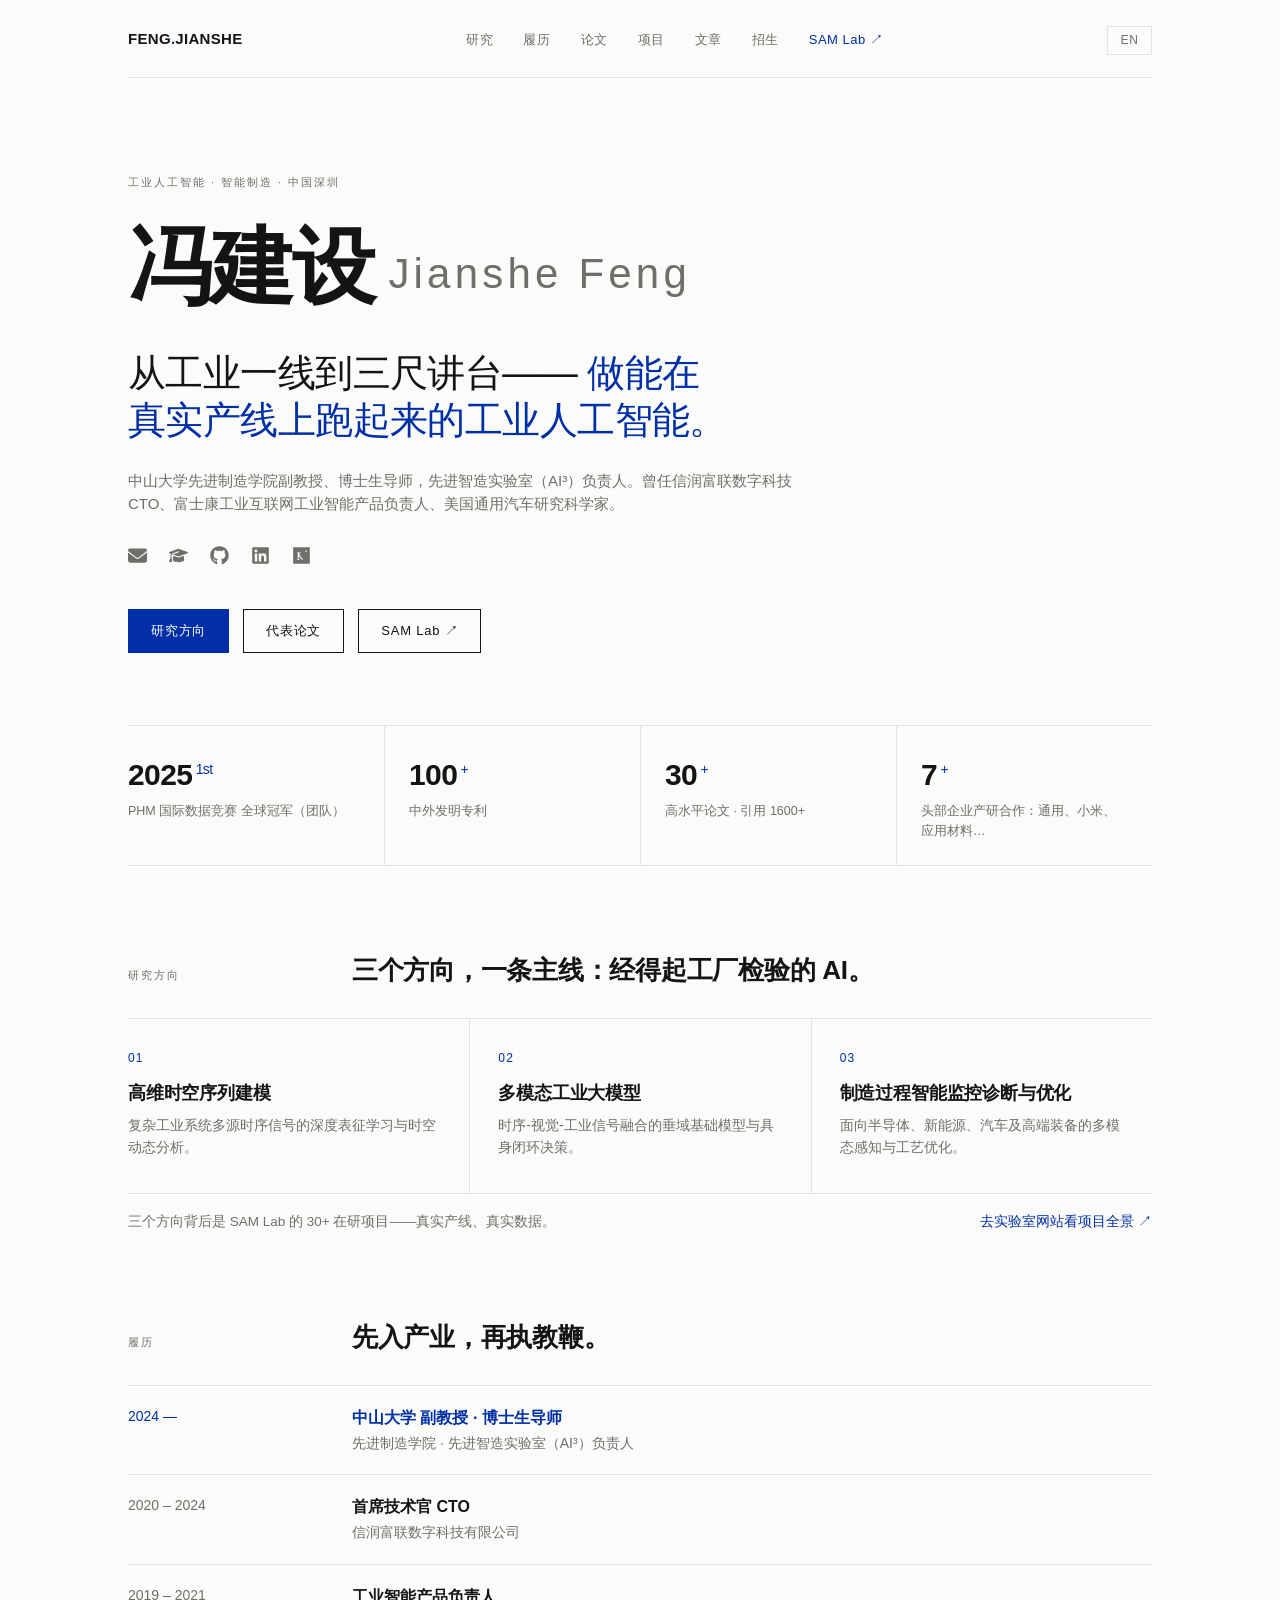
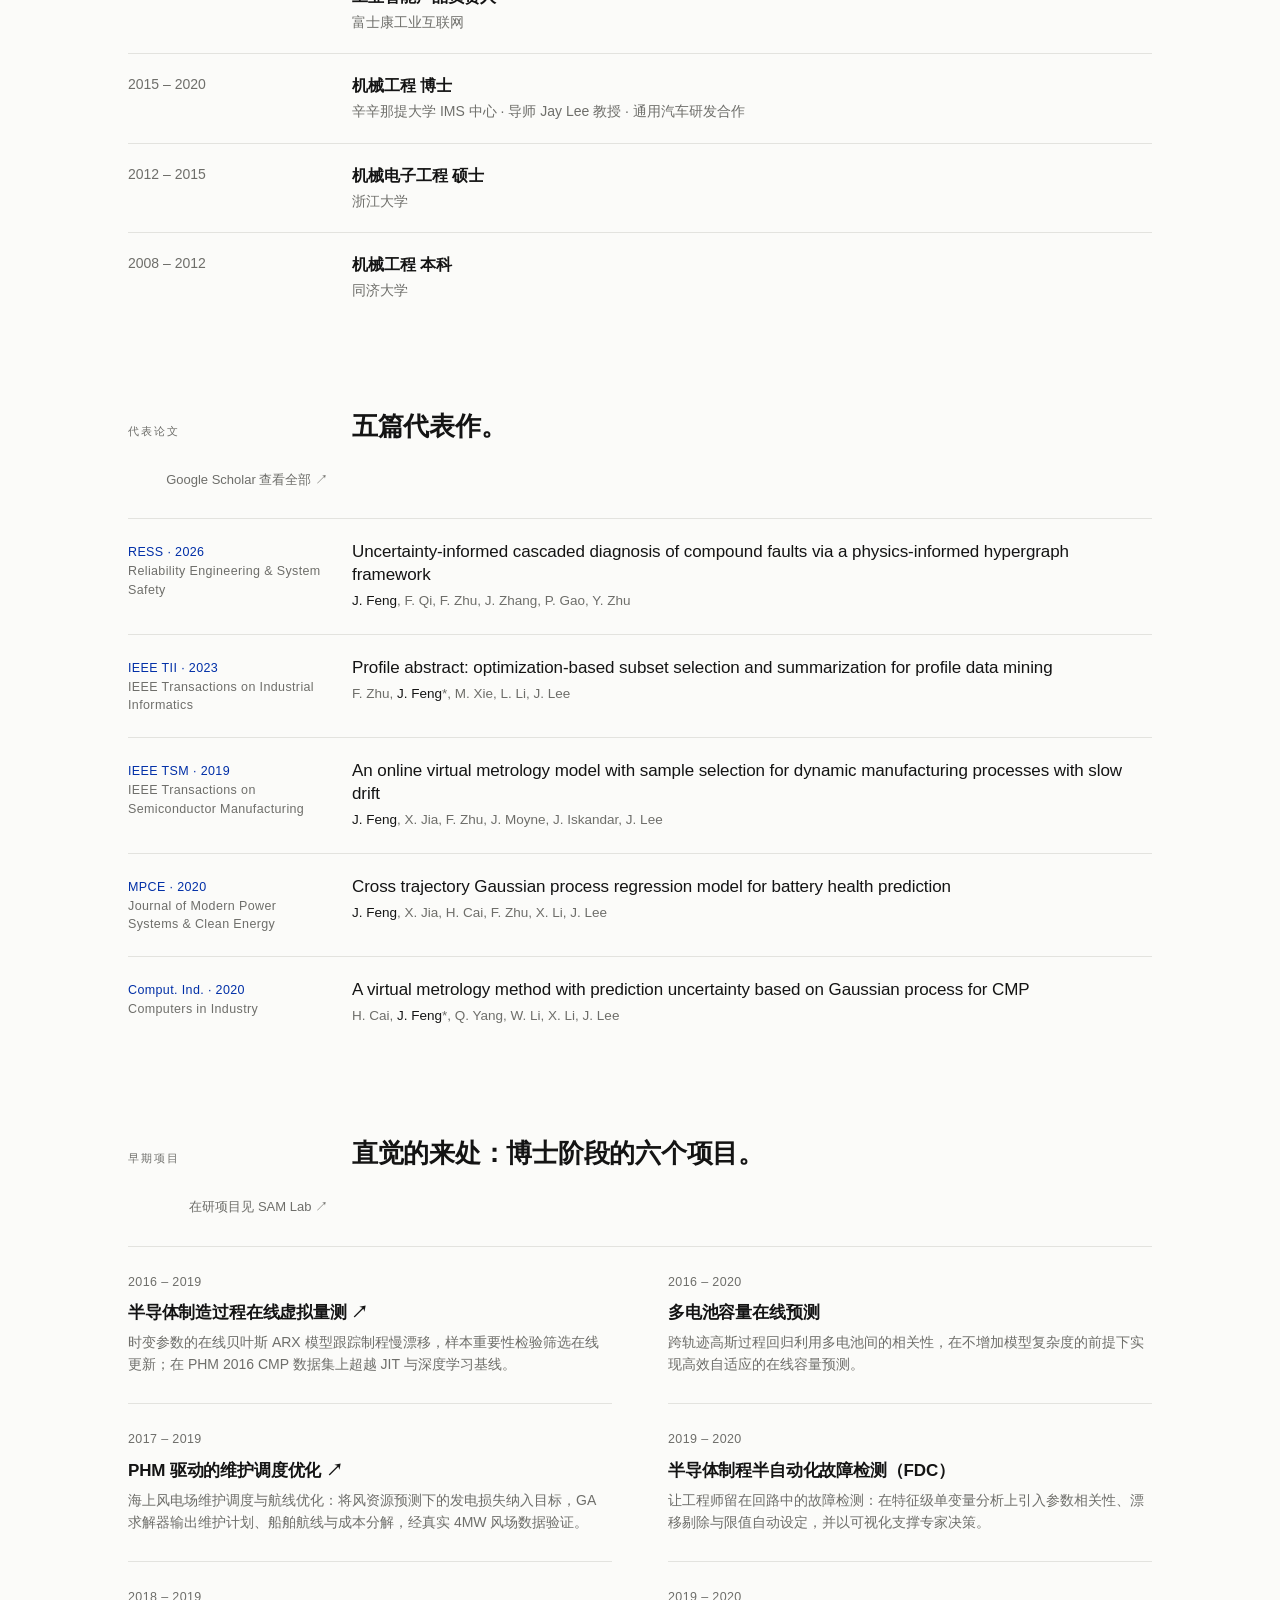
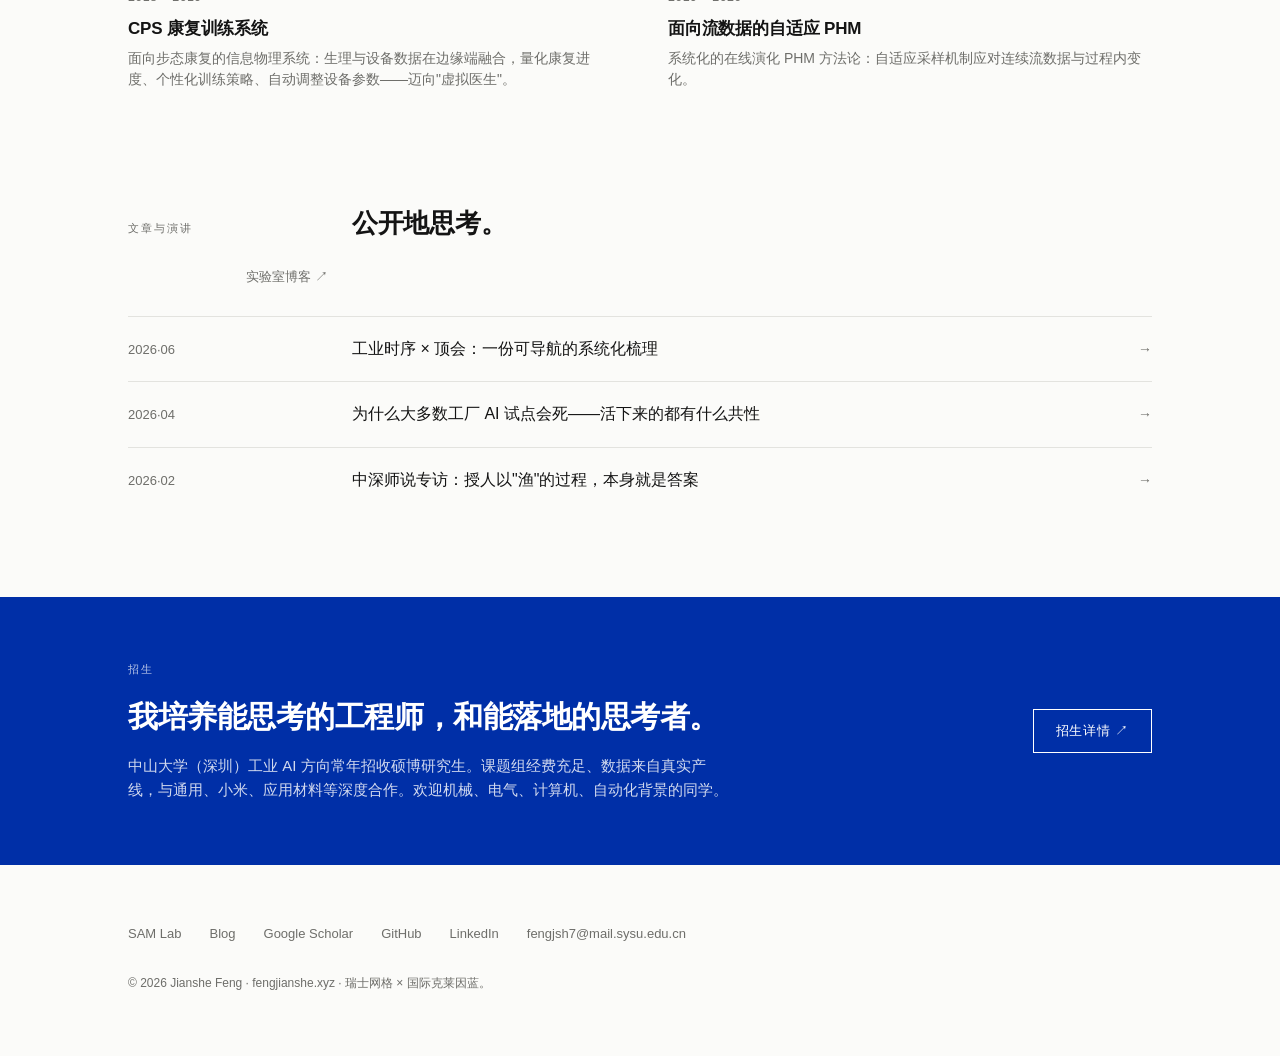
==== zh/index.html @ c840fd85 "deploy: JiansheFengRe/fengjianshe.xyz@a3668df6aca8c151411ede42d315ae31f72a05ec" ====
<!DOCTYPE html><html lang="zh-CN" data-astro-cid-5hce7sga> <head><meta charset="utf-8"><meta name="viewport" content="width=device-width, initial-scale=1"><title>冯建设 Jianshe Feng — 工业人工智能 · 中山大学</title><meta name="description" content="中山大学先进制造学院副教授、博士生导师，先进智造实验室（AI³）负责人。从工业一线到三尺讲台——做能在真实产线上跑起来的工业人工智能。"><meta name="author" content="Jianshe Feng"><link rel="alternate" hreflang="en" href="https://fengjianshe.xyz/"><link rel="alternate" hreflang="zh-CN" href="https://fengjianshe.xyz/zh/"><link rel="canonical" href="https://fengjianshe.xyz/zh/"><link rel="icon" href="/icon-32.png" type="image/png" sizes="32x32"><link rel="apple-touch-icon" href="/icon-192.png"><meta property="og:title" content="冯建设 Jianshe Feng — 工业人工智能 · 中山大学"><meta property="og:description" content="中山大学先进制造学院副教授、博士生导师，先进智造实验室（AI³）负责人。从工业一线到三尺讲台——做能在真实产线上跑起来的工业人工智能。"><meta property="og:type" content="profile"><link rel="stylesheet" href="/_astro/index.Cj0t_M-0.css"></head> <body data-astro-cid-5hce7sga> <div class="wrap" data-astro-cid-5hce7sga> <nav data-astro-cid-5hce7sga> <a class="logo" href="/zh/" data-astro-cid-5hce7sga>FENG<span data-astro-cid-5hce7sga>.</span>JIANSHE</a> <ul data-astro-cid-5hce7sga> <li data-astro-cid-5hce7sga><a href="#research" data-astro-cid-5hce7sga>研究</a></li> <li data-astro-cid-5hce7sga><a href="#path" data-astro-cid-5hce7sga>履历</a></li> <li data-astro-cid-5hce7sga><a href="#pubs" data-astro-cid-5hce7sga>论文</a></li> <li data-astro-cid-5hce7sga><a href="#projects" data-astro-cid-5hce7sga>项目</a></li> <li data-astro-cid-5hce7sga><a href="#writing" data-astro-cid-5hce7sga>文章</a></li> <li data-astro-cid-5hce7sga><a href="#students" data-astro-cid-5hce7sga>招生</a></li> <li data-astro-cid-5hce7sga><a class="lab" href="https://ai.sysu-sam.com/" data-astro-cid-5hce7sga>SAM Lab ↗</a></li> </ul> <a class="lang-btn" href="/" data-astro-cid-5hce7sga>EN</a> </nav> </div>  <div class="wrap" data-astro-cid-xhaoqxbd> <header class="hero" data-astro-cid-xhaoqxbd> <div class="kicker label" data-astro-cid-xhaoqxbd>工业人工智能 · 智能制造 · 中国深圳</div> <h1 data-astro-cid-xhaoqxbd> 冯建设<span class="cn" data-astro-cid-xhaoqxbd>Jianshe Feng</span> </h1> <p class="thesis" data-astro-cid-xhaoqxbd>从工业一线到三尺讲台—— <em data-astro-cid-xhaoqxbd>做能在真实产线上跑起来的工业人工智能。</em></p> <p class="sub" data-astro-cid-xhaoqxbd>中山大学先进制造学院副教授、博士生导师，先进智造实验室（AI³）负责人。曾任信润富联数字科技 CTO、富士康工业互联网工业智能产品负责人、美国通用汽车研究科学家。</p> <div class="social" data-astro-cid-dv46nlzh> <a href="mailto:fengjsh7@mail.sysu.edu.cn" title="Email" aria-label="Email" data-astro-cid-dv46nlzh> <svg viewBox="0 0 512 512" aria-hidden="true" data-astro-cid-dv46nlzh><path fill="currentColor" d="M48 64C21.5 64 0 85.5 0 112c0 15.1 7.1 29.3 19.2 38.4L236.8 313.6c11.4 8.5 27 8.5 38.4 0L492.8 150.4c12.1-9.1 19.2-23.3 19.2-38.4c0-26.5-21.5-48-48-48L48 64zM0 176L0 384c0 35.3 28.7 64 64 64l384 0c35.3 0 64-28.7 64-64l0-208L294.4 339.2c-22.8 17.1-54 17.1-76.8 0L0 176z" data-astro-cid-dv46nlzh></path></svg>     </a><a href="https://scholar.google.com/citations?hl=en&user=izHfXdgAAAAJ" title="Google Scholar" aria-label="Google Scholar" data-astro-cid-dv46nlzh>  <svg viewBox="0 0 640 512" aria-hidden="true" data-astro-cid-dv46nlzh><path fill="currentColor" d="M320 32c-8.1 0-16.1 1.4-23.7 4.1L15.8 137.4C6.3 140.9 0 149.9 0 160s6.3 19.1 15.8 22.6l57.9 20.9C57.3 229.3 48 259.8 48 291.9l0 28.1c0 28.4-10.8 57.7-22.3 80.8c-6.5 13-13.9 25.8-22.5 37.6C0 442.7-.9 448.3 .9 453.4s6 8.9 11.2 10.2l64 16c4.2 1.1 8.7 .3 12.4-2s6.3-6.1 7.1-10.4c8.6-42.8 4.3-81.2-2.1-108.7C90.3 344.3 86 329.8 80 316.5l0-24.6c0-30.2 10.2-58.7 27.9-81.5c12.9-15.5 29.6-28 49.2-35.7l157-61.7c8.2-3.2 17.5 .8 20.7 9s-.8 17.5-9 20.7l-157 61.7c-12.4 4.9-23.3 12.4-32.2 21.6l159.6 57.6c7.6 2.7 15.6 4.1 23.7 4.1s16.1-1.4 23.7-4.1L624.2 182.6c9.5-3.4 15.8-12.5 15.8-22.6s-6.3-19.1-15.8-22.6L343.7 36.1C336.1 33.4 328.1 32 320 32zM128 408c0 35.3 86 72 192 72s192-36.7 192-72L496.7 262.6 354.5 314c-11.1 4-22.8 6-34.5 6s-23.5-2-34.5-6L143.3 262.6 128 408z" data-astro-cid-dv46nlzh></path></svg>    </a><a href="https://github.com/fengjianshe" title="GitHub" aria-label="GitHub" data-astro-cid-dv46nlzh>   <svg viewBox="0 0 496 512" aria-hidden="true" data-astro-cid-dv46nlzh><path fill="currentColor" d="M165.9 397.4c0 2-2.3 3.6-5.2 3.6-3.3 .3-5.6-1.3-5.6-3.6 0-2 2.3-3.6 5.2-3.6 3-.3 5.6 1.3 5.6 3.6zm-31.1-4.5c-.7 2 1.3 4.3 4.3 4.9 2.6 1 5.6 0 6.2-2s-1.3-4.3-4.3-5.2c-2.6-.7-5.5 .3-6.2 2.3zm44.2-1.7c-2.9 .7-4.9 2.6-4.6 4.9 .3 2 2.9 3.3 5.9 2.6 2.9-.7 4.9-2.6 4.6-4.6-.3-1.9-3-3.2-5.9-2.9zM244.8 8C106.1 8 0 113.3 0 252c0 110.9 69.8 205.8 169.5 239.2 12.8 2.3 17.3-5.6 17.3-12.1 0-6.2-.3-40.4-.3-61.4 0 0-70 15-84.7-29.8 0 0-11.4-29.1-27.8-36.6 0 0-22.9-15.7 1.6-15.4 0 0 24.9 2 38.6 25.8 21.9 38.6 58.6 27.5 72.9 20.9 2.3-16 8.8-27.1 16-33.7-55.9-6.2-112.3-14.3-112.3-110.5 0-27.5 7.6-41.3 23.6-58.9-2.6-6.5-11.1-33.3 2.6-67.9 20.9-6.5 69 27 69 27 20-5.6 41.5-8.5 62.8-8.5s42.8 2.9 62.8 8.5c0 0 48.1-33.6 69-27 13.7 34.7 5.2 61.4 2.6 67.9 16 17.7 25.8 31.5 25.8 58.9 0 96.5-58.9 104.2-114.8 110.5 9.2 7.9 17 22.9 17 46.4 0 33.7-.3 75.4-.3 83.6 0 6.5 4.6 14.4 17.3 12.1C428.2 457.8 496 362.9 496 252 496 113.3 383.5 8 244.8 8z" data-astro-cid-dv46nlzh></path></svg>   </a><a href="https://www.linkedin.com/in/jianshe-feng-096644a1/" title="LinkedIn" aria-label="LinkedIn" data-astro-cid-dv46nlzh>    <svg viewBox="0 0 448 512" aria-hidden="true" data-astro-cid-dv46nlzh><path fill="currentColor" d="M416 32H31.9C14.3 32 0 46.5 0 64.3v383.4C0 465.5 14.3 480 31.9 480H416c17.6 0 32-14.5 32-32.3V64.3c0-17.8-14.4-32.3-32-32.3zM135.4 416H69V202.2h66.5V416zm-33.2-243c-21.3 0-38.5-17.3-38.5-38.5S80.9 96 102.2 96c21.2 0 38.5 17.3 38.5 38.5 0 21.3-17.2 38.5-38.5 38.5zm282.1 243h-66.4V312c0-24.8-.5-56.7-34.5-56.7-34.6 0-39.9 27-39.9 54.9V416h-66.4V202.2h63.7v29.2h.9c8.9-16.8 30.6-34.5 62.9-34.5 67.2 0 79.7 44.3 79.7 101.9V416z" data-astro-cid-dv46nlzh></path></svg>  </a><a href="https://www.researchgate.net/profile/Jianshe_Feng" title="ResearchGate" aria-label="ResearchGate" data-astro-cid-dv46nlzh>     <svg viewBox="0 0 448 512" aria-hidden="true" data-astro-cid-dv46nlzh><path fill="currentColor" d="M0 32v448h448V32H0zm262.2 334.4c-6.6 3-33.2 6-50-14.2-9.2-10.6-25.3-33.3-42.2-63.6-8.9 0-14.7 0-21.4-.6v46.4c0 23.5 2.8 27.1 23.1 29.6v11.9h-70.9v-11.9c17.5-2.5 21.1-5.5 21.1-29.6V213.9c0-24.2-2.8-25.7-21.1-28.2v-12.2h67.5c39.7 0 58.6 15.8 58.6 47.8 0 26.3-16.9 42.9-39.7 48.9 5.8 10.6 19.7 32.8 29.6 46.4 11.9 16.1 18.9 19.7 26.7 22.5l18.7-1.9zM227.6 224.2c0-25.6-16.4-36.4-41.9-36.4-3.9 0-8.3 .3-11.1 .8-3.1 .6-4.4 2.8-4.4 8.9v60.5c4.7 .6 8.9 .8 13.9 .8 28.3 0 43.5-12.5 43.5-34.6zm140.8-82.7c0 12.2-9.4 21.7-21.7 21.7s-21.7-9.4-21.7-21.7 9.4-21.7 21.7-21.7 21.7 9.5 21.7 21.7z" data-astro-cid-dv46nlzh></path></svg> </a> </div>  <div class="cta-row" data-astro-cid-xhaoqxbd> <a class="cta primary" href="#research" data-astro-cid-xhaoqxbd>研究方向</a> <a class="cta" href="#pubs" data-astro-cid-xhaoqxbd>代表论文</a> <a class="cta" href="https://ai.sysu-sam.com/" data-astro-cid-xhaoqxbd>SAM Lab ↗</a> </div> </header> <div class="proof" data-astro-cid-xhaoqxbd> <div data-astro-cid-xhaoqxbd> <div class="num" data-astro-cid-xhaoqxbd>2025<sup data-astro-cid-xhaoqxbd>&nbsp;1st</sup></div> <div class="cap" data-astro-cid-xhaoqxbd>PHM 国际数据竞赛 全球冠军（团队）</div> </div><div data-astro-cid-xhaoqxbd> <div class="num" data-astro-cid-xhaoqxbd>100<sup data-astro-cid-xhaoqxbd>&nbsp;+</sup></div> <div class="cap" data-astro-cid-xhaoqxbd>中外发明专利</div> </div><div data-astro-cid-xhaoqxbd> <div class="num" data-astro-cid-xhaoqxbd>30<sup data-astro-cid-xhaoqxbd>&nbsp;+</sup></div> <div class="cap" data-astro-cid-xhaoqxbd>高水平论文 · 引用 1600+</div> </div><div data-astro-cid-xhaoqxbd> <div class="num" data-astro-cid-xhaoqxbd>7<sup data-astro-cid-xhaoqxbd>&nbsp;+</sup></div> <div class="cap" data-astro-cid-xhaoqxbd>头部企业产研合作：通用、小米、应用材料…</div> </div> </div> <section id="research" data-astro-cid-xhaoqxbd> <div class="sec-head" data-astro-cid-xhaoqxbd> <div class="label" data-astro-cid-xhaoqxbd>研究方向</div> <h2 data-astro-cid-xhaoqxbd>三个方向，一条主线：经得起工厂检验的 AI。</h2> </div> <hr class="rule" data-astro-cid-xhaoqxbd> <div class="research" data-astro-cid-xhaoqxbd> <article data-astro-cid-xhaoqxbd> <div class="idx" data-astro-cid-xhaoqxbd>01</div> <h3 data-astro-cid-xhaoqxbd>高维时空序列建模</h3> <p data-astro-cid-xhaoqxbd>复杂工业系统多源时序信号的深度表征学习与时空动态分析。</p> </article><article data-astro-cid-xhaoqxbd> <div class="idx" data-astro-cid-xhaoqxbd>02</div> <h3 data-astro-cid-xhaoqxbd>多模态工业大模型</h3> <p data-astro-cid-xhaoqxbd>时序-视觉-工业信号融合的垂域基础模型与具身闭环决策。</p> </article><article data-astro-cid-xhaoqxbd> <div class="idx" data-astro-cid-xhaoqxbd>03</div> <h3 data-astro-cid-xhaoqxbd>制造过程智能监控诊断与优化</h3> <p data-astro-cid-xhaoqxbd>面向半导体、新能源、汽车及高端装备的多模态感知与工艺优化。</p> </article> </div> <div class="lab-note" data-astro-cid-xhaoqxbd> <p data-astro-cid-xhaoqxbd>三个方向背后是 SAM Lab 的 30+ 在研项目——真实产线、真实数据。</p> <a href="https://ai.sysu-sam.com/research/" data-astro-cid-xhaoqxbd>去实验室网站看项目全景 ↗</a> </div> </section> <section id="path" data-astro-cid-xhaoqxbd> <div class="sec-head" data-astro-cid-xhaoqxbd> <div class="label" data-astro-cid-xhaoqxbd>履历</div> <h2 data-astro-cid-xhaoqxbd>先入产业，再执教鞭。</h2> </div> <hr class="rule" data-astro-cid-xhaoqxbd> <ul class="timeline" data-astro-cid-xhaoqxbd> <li class="now" data-astro-cid-xhaoqxbd> <div class="yr" data-astro-cid-xhaoqxbd>2024 —</div> <div class="what" data-astro-cid-xhaoqxbd> <b data-astro-cid-xhaoqxbd>中山大学 副教授 · 博士生导师</b> <span class="org" data-astro-cid-xhaoqxbd>先进制造学院 · 先进智造实验室（AI³）负责人</span> </div> </li><li data-astro-cid-xhaoqxbd> <div class="yr" data-astro-cid-xhaoqxbd>2020 – 2024</div> <div class="what" data-astro-cid-xhaoqxbd> <b data-astro-cid-xhaoqxbd>首席技术官 CTO</b> <span class="org" data-astro-cid-xhaoqxbd>信润富联数字科技有限公司</span> </div> </li><li data-astro-cid-xhaoqxbd> <div class="yr" data-astro-cid-xhaoqxbd>2019 – 2021</div> <div class="what" data-astro-cid-xhaoqxbd> <b data-astro-cid-xhaoqxbd>工业智能产品负责人</b> <span class="org" data-astro-cid-xhaoqxbd>富士康工业互联网</span> </div> </li><li data-astro-cid-xhaoqxbd> <div class="yr" data-astro-cid-xhaoqxbd>2015 – 2020</div> <div class="what" data-astro-cid-xhaoqxbd> <b data-astro-cid-xhaoqxbd>机械工程 博士</b> <span class="org" data-astro-cid-xhaoqxbd>辛辛那提大学 IMS 中心 · 导师 Jay Lee 教授 · 通用汽车研发合作</span> </div> </li><li data-astro-cid-xhaoqxbd> <div class="yr" data-astro-cid-xhaoqxbd>2012 – 2015</div> <div class="what" data-astro-cid-xhaoqxbd> <b data-astro-cid-xhaoqxbd>机械电子工程 硕士</b> <span class="org" data-astro-cid-xhaoqxbd>浙江大学</span> </div> </li><li data-astro-cid-xhaoqxbd> <div class="yr" data-astro-cid-xhaoqxbd>2008 – 2012</div> <div class="what" data-astro-cid-xhaoqxbd> <b data-astro-cid-xhaoqxbd>机械工程 本科</b> <span class="org" data-astro-cid-xhaoqxbd>同济大学</span> </div> </li> </ul> </section> <section id="pubs" data-astro-cid-xhaoqxbd> <div class="sec-head" data-astro-cid-xhaoqxbd> <div class="label" data-astro-cid-xhaoqxbd>代表论文</div> <h2 data-astro-cid-xhaoqxbd>五篇代表作。</h2> <a class="more" href="https://scholar.google.com/citations?hl=en&user=izHfXdgAAAAJ" data-astro-cid-xhaoqxbd>Google Scholar 查看全部 ↗</a> </div> <hr class="rule" data-astro-cid-xhaoqxbd> <ul class="pubs" data-astro-cid-xhaoqxbd> <li data-astro-cid-xhaoqxbd> <div class="venue" data-astro-cid-xhaoqxbd><b data-astro-cid-xhaoqxbd>RESS · 2026</b>Reliability Engineering &amp; System Safety</div> <div data-astro-cid-xhaoqxbd> <h3 data-astro-cid-xhaoqxbd>Uncertainty-informed cascaded diagnosis of compound faults via a physics-informed hypergraph framework</h3> <div class="auth" data-astro-cid-xhaoqxbd><u>J. Feng</u>, F. Qi, F. Zhu, J. Zhang, P. Gao, Y. Zhu</div> </div> </li><li data-astro-cid-xhaoqxbd> <div class="venue" data-astro-cid-xhaoqxbd><b data-astro-cid-xhaoqxbd>IEEE TII · 2023</b>IEEE Transactions on Industrial Informatics</div> <div data-astro-cid-xhaoqxbd> <h3 data-astro-cid-xhaoqxbd>Profile abstract: optimization-based subset selection and summarization for profile data mining</h3> <div class="auth" data-astro-cid-xhaoqxbd>F. Zhu, <u>J. Feng</u>*, M. Xie, L. Li, J. Lee</div> </div> </li><li data-astro-cid-xhaoqxbd> <div class="venue" data-astro-cid-xhaoqxbd><b data-astro-cid-xhaoqxbd>IEEE TSM · 2019</b>IEEE Transactions on Semiconductor Manufacturing</div> <div data-astro-cid-xhaoqxbd> <h3 data-astro-cid-xhaoqxbd>An online virtual metrology model with sample selection for dynamic manufacturing processes with slow drift</h3> <div class="auth" data-astro-cid-xhaoqxbd><u>J. Feng</u>, X. Jia, F. Zhu, J. Moyne, J. Iskandar, J. Lee</div> </div> </li><li data-astro-cid-xhaoqxbd> <div class="venue" data-astro-cid-xhaoqxbd><b data-astro-cid-xhaoqxbd>MPCE · 2020</b>Journal of Modern Power Systems &amp; Clean Energy</div> <div data-astro-cid-xhaoqxbd> <h3 data-astro-cid-xhaoqxbd>Cross trajectory Gaussian process regression model for battery health prediction</h3> <div class="auth" data-astro-cid-xhaoqxbd><u>J. Feng</u>, X. Jia, H. Cai, F. Zhu, X. Li, J. Lee</div> </div> </li><li data-astro-cid-xhaoqxbd> <div class="venue" data-astro-cid-xhaoqxbd><b data-astro-cid-xhaoqxbd>Comput. Ind. · 2020</b>Computers in Industry</div> <div data-astro-cid-xhaoqxbd> <h3 data-astro-cid-xhaoqxbd>A virtual metrology method with prediction uncertainty based on Gaussian process for CMP</h3> <div class="auth" data-astro-cid-xhaoqxbd>H. Cai, <u>J. Feng</u>*, Q. Yang, W. Li, X. Li, J. Lee</div> </div> </li> </ul> </section> <section id="projects" data-astro-cid-xhaoqxbd> <div class="sec-head" data-astro-cid-xhaoqxbd> <div class="label" data-astro-cid-xhaoqxbd>早期项目</div> <h2 data-astro-cid-xhaoqxbd>直觉的来处：博士阶段的六个项目。</h2> <a class="more" href="https://ai.sysu-sam.com/research/" data-astro-cid-xhaoqxbd>在研项目见 SAM Lab ↗</a> </div> <hr class="rule" data-astro-cid-xhaoqxbd> <div class="projects" data-astro-cid-xhaoqxbd> <article data-astro-cid-xhaoqxbd> <div class="yr" data-astro-cid-xhaoqxbd>2016 – 2019</div> <h3 data-astro-cid-xhaoqxbd><a href="https://ieeexplore.ieee.org/document/8845673" data-astro-cid-xhaoqxbd>半导体制造过程在线虚拟量测 ↗</a></h3> <p data-astro-cid-xhaoqxbd>时变参数的在线贝叶斯 ARX 模型跟踪制程慢漂移，样本重要性检验筛选在线更新；在 PHM 2016 CMP 数据集上超越 JIT 与深度学习基线。</p> </article><article data-astro-cid-xhaoqxbd> <div class="yr" data-astro-cid-xhaoqxbd>2016 – 2020</div> <h3 data-astro-cid-xhaoqxbd>多电池容量在线预测</h3> <p data-astro-cid-xhaoqxbd>跨轨迹高斯过程回归利用多电池间的相关性，在不增加模型复杂度的前提下实现高效自适应的在线容量预测。</p> </article><article data-astro-cid-xhaoqxbd> <div class="yr" data-astro-cid-xhaoqxbd>2017 – 2019</div> <h3 data-astro-cid-xhaoqxbd><a href="https://www.researchgate.net/publication/336663228" data-astro-cid-xhaoqxbd>PHM 驱动的维护调度优化 ↗</a></h3> <p data-astro-cid-xhaoqxbd>海上风电场维护调度与航线优化：将风资源预测下的发电损失纳入目标，GA 求解器输出维护计划、船舶航线与成本分解，经真实 4MW 风场数据验证。</p> </article><article data-astro-cid-xhaoqxbd> <div class="yr" data-astro-cid-xhaoqxbd>2019 – 2020</div> <h3 data-astro-cid-xhaoqxbd>半导体制程半自动化故障检测（FDC）</h3> <p data-astro-cid-xhaoqxbd>让工程师留在回路中的故障检测：在特征级单变量分析上引入参数相关性、漂移剔除与限值自动设定，并以可视化支撑专家决策。</p> </article><article data-astro-cid-xhaoqxbd> <div class="yr" data-astro-cid-xhaoqxbd>2018 – 2019</div> <h3 data-astro-cid-xhaoqxbd>CPS 康复训练系统</h3> <p data-astro-cid-xhaoqxbd>面向步态康复的信息物理系统：生理与设备数据在边缘端融合，量化康复进度、个性化训练策略、自动调整设备参数——迈向&quot;虚拟医生&quot;。</p> </article><article data-astro-cid-xhaoqxbd> <div class="yr" data-astro-cid-xhaoqxbd>2019 – 2020</div> <h3 data-astro-cid-xhaoqxbd>面向流数据的自适应 PHM</h3> <p data-astro-cid-xhaoqxbd>系统化的在线演化 PHM 方法论：自适应采样机制应对连续流数据与过程内变化。</p> </article> </div> </section> <section id="writing" data-astro-cid-xhaoqxbd> <div class="sec-head" data-astro-cid-xhaoqxbd> <div class="label" data-astro-cid-xhaoqxbd>文章与演讲</div> <h2 data-astro-cid-xhaoqxbd>公开地思考。</h2> <a class="more" href="https://blog.sysu-sam.com/" data-astro-cid-xhaoqxbd>实验室博客 ↗</a> </div> <hr class="rule" data-astro-cid-xhaoqxbd> <ul class="writing" data-astro-cid-xhaoqxbd> <li data-astro-cid-xhaoqxbd> <a href="https://blog.sysu-sam.com/" data-astro-cid-xhaoqxbd> <span class="date" data-astro-cid-xhaoqxbd>2026·06</span> <span class="t" data-astro-cid-xhaoqxbd>工业时序 × 顶会：一份可导航的系统化梳理</span> <span class="arrow" data-astro-cid-xhaoqxbd>→</span> </a> </li><li data-astro-cid-xhaoqxbd> <a href="https://blog.sysu-sam.com/" data-astro-cid-xhaoqxbd> <span class="date" data-astro-cid-xhaoqxbd>2026·04</span> <span class="t" data-astro-cid-xhaoqxbd>为什么大多数工厂 AI 试点会死——活下来的都有什么共性</span> <span class="arrow" data-astro-cid-xhaoqxbd>→</span> </a> </li><li data-astro-cid-xhaoqxbd> <a href="https://blog.sysu-sam.com/" data-astro-cid-xhaoqxbd> <span class="date" data-astro-cid-xhaoqxbd>2026·02</span> <span class="t" data-astro-cid-xhaoqxbd>中深师说专访：授人以&quot;渔&quot;的过程，本身就是答案</span> <span class="arrow" data-astro-cid-xhaoqxbd>→</span> </a> </li> </ul> </section> </div> <div class="students-band" id="students" data-astro-cid-xhaoqxbd> <div class="wrap inner" data-astro-cid-xhaoqxbd> <div data-astro-cid-xhaoqxbd> <div class="label band-label" data-astro-cid-xhaoqxbd>招生</div> <h2 data-astro-cid-xhaoqxbd>我培养能思考的工程师，和能落地的思考者。</h2> <p data-astro-cid-xhaoqxbd>中山大学（深圳）工业 AI 方向常年招收硕博研究生。课题组经费充足、数据来自真实产线，与通用、小米、应用材料等深度合作。欢迎机械、电气、计算机、自动化背景的同学。</p> </div> <a class="cta band-cta" href="https://ai.sysu-sam.com/join/" data-astro-cid-xhaoqxbd>招生详情 ↗</a> </div> </div>   <div class="wrap" data-astro-cid-5hce7sga> <footer data-astro-cid-5hce7sga> <div class="cols" data-astro-cid-5hce7sga> <ul data-astro-cid-5hce7sga> <li data-astro-cid-5hce7sga><a href="https://ai.sysu-sam.com/" data-astro-cid-5hce7sga>SAM Lab</a></li> <li data-astro-cid-5hce7sga><a href="https://blog.sysu-sam.com/" data-astro-cid-5hce7sga>Blog</a></li> <li data-astro-cid-5hce7sga><a href="https://scholar.google.com/citations?hl=en&user=izHfXdgAAAAJ" data-astro-cid-5hce7sga>Google Scholar</a></li> <li data-astro-cid-5hce7sga><a href="https://github.com/fengjianshe" data-astro-cid-5hce7sga>GitHub</a></li> <li data-astro-cid-5hce7sga><a href="https://www.linkedin.com/in/jianshe-feng-096644a1/" data-astro-cid-5hce7sga>LinkedIn</a></li> <li data-astro-cid-5hce7sga><a href="mailto:fengjsh7@mail.sysu.edu.cn" data-astro-cid-5hce7sga>fengjsh7@mail.sysu.edu.cn</a></li> </ul> </div> <div class="fine" data-astro-cid-5hce7sga>© 2026 Jianshe Feng · fengjianshe.xyz · 瑞士网格 × 国际克莱因蓝。</div> </footer> </div> </body></html>
---- _astro/index.Cj0t_M-0.css ----
:root{--paper: #fbfbf9;--ink: #141414;--grey: #6e6e6a;--hairline: #e3e3df;--ikb: #002fa7;--ikb-ink: #ffffff}@media(prefers-color-scheme:dark){:root{--paper: #0d0d0f;--ink: #ececea;--grey: #9a9a94;--hairline: #26262a;--ikb: #4d79ff;--ikb-ink: #0d0d0f}}:root[data-theme=dark]{--paper: #0d0d0f;--ink: #ececea;--grey: #9a9a94;--hairline: #26262a;--ikb: #4d79ff;--ikb-ink: #0d0d0f}:root[data-theme=light]{--paper: #fbfbf9;--ink: #141414;--grey: #6e6e6a;--hairline: #e3e3df;--ikb: #002fa7;--ikb-ink: #ffffff}*{box-sizing:border-box}html,body{margin:0}html{scroll-behavior:smooth}@media(prefers-reduced-motion:reduce){html{scroll-behavior:auto}}body{background:var(--paper);color:var(--ink);font-family:Helvetica Neue,Helvetica,PingFang SC,Hiragino Sans GB,Arial,sans-serif;font-size:16px;line-height:1.55;-webkit-font-smoothing:antialiased}.wrap{max-width:1080px;margin:0 auto;padding:0 28px}a{color:inherit;text-decoration:none}a:hover{color:var(--ikb)}a:focus-visible{outline:2px solid var(--ikb);outline-offset:3px}.label{font-size:11px;font-weight:500;letter-spacing:.18em;text-transform:uppercase;color:var(--grey)}.cta{display:inline-block;font-size:13px;font-weight:500;letter-spacing:.06em;padding:11px 22px;border:1px solid var(--ink)}.cta.primary{background:var(--ikb);border-color:var(--ikb);color:var(--ikb-ink)}.cta.primary:hover{background:var(--ink);border-color:var(--ink);color:var(--paper)}.cta:hover{border-color:var(--ikb);color:var(--ikb)}section{padding:84px 0 0}.sec-head{display:grid;grid-template-columns:200px 1fr;gap:24px;align-items:baseline;padding-bottom:28px}.sec-head h2{margin:0;font-size:26px;letter-spacing:-.01em;font-weight:700;text-wrap:balance}.sec-head .more{justify-self:end;font-size:13px;color:var(--grey)}.sec-head .more:hover{color:var(--ikb)}.rule{border:0;border-top:1px solid var(--hairline);margin:0}@media(max-width:760px){.sec-head{grid-template-columns:1fr;gap:6px}.sec-head .more{justify-self:start}}nav[data-astro-cid-5hce7sga]{display:flex;align-items:baseline;justify-content:space-between;padding:26px 0 22px;border-bottom:1px solid var(--hairline)}nav[data-astro-cid-5hce7sga] .logo[data-astro-cid-5hce7sga]{font-weight:700;font-size:15px;letter-spacing:.02em}nav[data-astro-cid-5hce7sga] .logo[data-astro-cid-5hce7sga] span[data-astro-cid-5hce7sga]{color:var(--ikb)}nav[data-astro-cid-5hce7sga] ul[data-astro-cid-5hce7sga]{display:flex;gap:30px;list-style:none;margin:0;padding:0}nav[data-astro-cid-5hce7sga] ul[data-astro-cid-5hce7sga] a[data-astro-cid-5hce7sga]{font-size:13px;letter-spacing:.04em;color:var(--grey)}nav[data-astro-cid-5hce7sga] ul[data-astro-cid-5hce7sga] a[data-astro-cid-5hce7sga]:hover{color:var(--ikb)}nav[data-astro-cid-5hce7sga] ul[data-astro-cid-5hce7sga] a[data-astro-cid-5hce7sga].lab{color:var(--ikb);font-weight:500}.lang-btn[data-astro-cid-5hce7sga]{font-size:12px;letter-spacing:.08em;color:var(--grey);border:1px solid var(--hairline);padding:4px 12px}.lang-btn[data-astro-cid-5hce7sga]:hover{border-color:var(--ikb);color:var(--ikb)}footer[data-astro-cid-5hce7sga]{padding:56px 0 64px}footer[data-astro-cid-5hce7sga] .cols[data-astro-cid-5hce7sga]{display:flex;justify-content:space-between;align-items:baseline;flex-wrap:wrap;gap:20px}footer[data-astro-cid-5hce7sga] ul[data-astro-cid-5hce7sga]{display:flex;gap:28px;list-style:none;margin:0;padding:0;flex-wrap:wrap}footer[data-astro-cid-5hce7sga] a[data-astro-cid-5hce7sga]{font-size:13px;color:var(--grey)}footer[data-astro-cid-5hce7sga] .fine[data-astro-cid-5hce7sga]{font-size:12px;color:var(--grey);margin-top:28px}@media(max-width:760px){nav[data-astro-cid-5hce7sga] ul[data-astro-cid-5hce7sga]{display:none}}.social[data-astro-cid-dv46nlzh]{display:flex;gap:22px;margin-top:30px}.social[data-astro-cid-dv46nlzh] a[data-astro-cid-dv46nlzh]{color:var(--grey);display:inline-flex}.social[data-astro-cid-dv46nlzh] a[data-astro-cid-dv46nlzh]:hover{color:var(--ikb)}.social[data-astro-cid-dv46nlzh] svg[data-astro-cid-dv46nlzh]{width:19px;height:19px}.hero[data-astro-cid-xhaoqxbd]{padding:96px 0 72px}.hero[data-astro-cid-xhaoqxbd] .kicker[data-astro-cid-xhaoqxbd]{margin-bottom:34px}.hero[data-astro-cid-xhaoqxbd] h1[data-astro-cid-xhaoqxbd]{margin:0 0 12px;font-size:clamp(40px,7.2vw,84px);line-height:1.02;letter-spacing:-.025em;font-weight:700;text-wrap:balance}.hero[data-astro-cid-xhaoqxbd] h1[data-astro-cid-xhaoqxbd] .cn[data-astro-cid-xhaoqxbd]{font-weight:400;color:var(--grey);font-size:.5em;letter-spacing:.1em;vertical-align:18%;margin-left:.35em}.hero[data-astro-cid-xhaoqxbd] .thesis[data-astro-cid-xhaoqxbd]{margin:40px 0 0;font-size:clamp(22px,3.4vw,38px);line-height:1.22;letter-spacing:-.015em;font-weight:500;max-width:21em;text-wrap:balance}.hero[data-astro-cid-xhaoqxbd] .thesis[data-astro-cid-xhaoqxbd] em[data-astro-cid-xhaoqxbd]{font-style:normal;color:var(--ikb)}.hero[data-astro-cid-xhaoqxbd] .sub[data-astro-cid-xhaoqxbd]{margin:26px 0 0;color:var(--grey);font-size:15px;max-width:46em}.hero[data-astro-cid-xhaoqxbd] .cta-row[data-astro-cid-xhaoqxbd]{display:flex;gap:14px;margin-top:44px;flex-wrap:wrap}.proof[data-astro-cid-xhaoqxbd]{border-top:1px solid var(--hairline);border-bottom:1px solid var(--hairline);display:grid;grid-template-columns:repeat(4,1fr)}.proof[data-astro-cid-xhaoqxbd]>div[data-astro-cid-xhaoqxbd]{padding:26px 24px 24px;border-left:1px solid var(--hairline)}.proof[data-astro-cid-xhaoqxbd]>div[data-astro-cid-xhaoqxbd]:first-child{border-left:none;padding-left:0}.proof[data-astro-cid-xhaoqxbd] .num[data-astro-cid-xhaoqxbd]{font-size:30px;font-weight:700;letter-spacing:-.02em;font-variant-numeric:tabular-nums}.proof[data-astro-cid-xhaoqxbd] .num[data-astro-cid-xhaoqxbd] sup[data-astro-cid-xhaoqxbd]{font-size:14px;color:var(--ikb);font-weight:500}.proof[data-astro-cid-xhaoqxbd] .cap[data-astro-cid-xhaoqxbd]{font-size:12.5px;color:var(--grey);margin-top:4px}.research[data-astro-cid-xhaoqxbd]{display:grid;grid-template-columns:repeat(3,1fr)}.research[data-astro-cid-xhaoqxbd] article[data-astro-cid-xhaoqxbd]{padding:30px 28px 34px 0;border-left:1px solid var(--hairline)}.research[data-astro-cid-xhaoqxbd] article[data-astro-cid-xhaoqxbd]+article[data-astro-cid-xhaoqxbd]{padding-left:28px}.research[data-astro-cid-xhaoqxbd] article[data-astro-cid-xhaoqxbd]:first-child{border-left:none}.research[data-astro-cid-xhaoqxbd] .idx[data-astro-cid-xhaoqxbd]{font-size:12px;color:var(--ikb);font-variant-numeric:tabular-nums;letter-spacing:.1em}.research[data-astro-cid-xhaoqxbd] h3[data-astro-cid-xhaoqxbd]{margin:14px 0 10px;font-size:18px;line-height:1.3;letter-spacing:-.01em}.research[data-astro-cid-xhaoqxbd] p[data-astro-cid-xhaoqxbd]{margin:0;font-size:14px;color:var(--grey)}.lab-note[data-astro-cid-xhaoqxbd]{border-top:1px solid var(--hairline);padding:18px 0 0;display:flex;justify-content:space-between;align-items:baseline;gap:24px;flex-wrap:wrap}.lab-note[data-astro-cid-xhaoqxbd] p[data-astro-cid-xhaoqxbd]{margin:0;font-size:13.5px;color:var(--grey)}.lab-note[data-astro-cid-xhaoqxbd] a[data-astro-cid-xhaoqxbd]{font-size:13.5px;font-weight:500;color:var(--ikb);white-space:nowrap}.timeline[data-astro-cid-xhaoqxbd]{list-style:none;margin:0;padding:0}.timeline[data-astro-cid-xhaoqxbd] li[data-astro-cid-xhaoqxbd]{display:grid;grid-template-columns:200px 1fr;gap:24px;padding:20px 0;border-top:1px solid var(--hairline)}.timeline[data-astro-cid-xhaoqxbd] li[data-astro-cid-xhaoqxbd]:first-child{border-top:none}.timeline[data-astro-cid-xhaoqxbd] .yr[data-astro-cid-xhaoqxbd]{font-variant-numeric:tabular-nums;font-size:14px;color:var(--grey)}.timeline[data-astro-cid-xhaoqxbd] .what[data-astro-cid-xhaoqxbd]{font-size:16px}.timeline[data-astro-cid-xhaoqxbd] .what[data-astro-cid-xhaoqxbd] b[data-astro-cid-xhaoqxbd]{font-weight:600}.timeline[data-astro-cid-xhaoqxbd] .what[data-astro-cid-xhaoqxbd] .org[data-astro-cid-xhaoqxbd]{color:var(--grey);font-size:14px;display:block;margin-top:2px}.timeline[data-astro-cid-xhaoqxbd] li[data-astro-cid-xhaoqxbd].now .yr[data-astro-cid-xhaoqxbd],.timeline[data-astro-cid-xhaoqxbd] li[data-astro-cid-xhaoqxbd].now .what[data-astro-cid-xhaoqxbd] b[data-astro-cid-xhaoqxbd]{color:var(--ikb)}.pubs[data-astro-cid-xhaoqxbd]{list-style:none;margin:0;padding:0}.pubs[data-astro-cid-xhaoqxbd] li[data-astro-cid-xhaoqxbd]{display:grid;grid-template-columns:200px 1fr;gap:24px;padding:22px 0;border-top:1px solid var(--hairline)}.pubs[data-astro-cid-xhaoqxbd] li[data-astro-cid-xhaoqxbd]:first-child{border-top:none}.pubs[data-astro-cid-xhaoqxbd] .venue[data-astro-cid-xhaoqxbd]{font-size:12.5px;color:var(--grey);letter-spacing:.03em;line-height:1.5;padding-top:2px}.pubs[data-astro-cid-xhaoqxbd] .venue[data-astro-cid-xhaoqxbd] b[data-astro-cid-xhaoqxbd]{color:var(--ikb);font-weight:500;display:block}.pubs[data-astro-cid-xhaoqxbd] h3[data-astro-cid-xhaoqxbd]{margin:0 0 4px;font-size:17px;font-weight:500;line-height:1.35;letter-spacing:-.005em}.pubs[data-astro-cid-xhaoqxbd] .auth[data-astro-cid-xhaoqxbd]{font-size:13.5px;color:var(--grey)}.pubs[data-astro-cid-xhaoqxbd] .auth[data-astro-cid-xhaoqxbd] u{text-decoration:none;color:var(--ink);font-weight:500}.projects[data-astro-cid-xhaoqxbd]{display:grid;grid-template-columns:repeat(2,1fr);column-gap:56px}.projects[data-astro-cid-xhaoqxbd] article[data-astro-cid-xhaoqxbd]{padding:26px 0 28px;border-bottom:1px solid var(--hairline)}.projects[data-astro-cid-xhaoqxbd] article[data-astro-cid-xhaoqxbd]:nth-last-child(-n+2){border-bottom:none}.projects[data-astro-cid-xhaoqxbd] .yr[data-astro-cid-xhaoqxbd]{font-size:12.5px;color:var(--grey);font-variant-numeric:tabular-nums;letter-spacing:.03em}.projects[data-astro-cid-xhaoqxbd] h3[data-astro-cid-xhaoqxbd]{margin:10px 0 8px;font-size:17px;line-height:1.3;letter-spacing:-.01em;font-weight:600}.projects[data-astro-cid-xhaoqxbd] h3[data-astro-cid-xhaoqxbd] a[data-astro-cid-xhaoqxbd]:hover{color:var(--ikb)}.projects[data-astro-cid-xhaoqxbd] p[data-astro-cid-xhaoqxbd]{margin:0;font-size:14px;color:var(--grey)}.writing[data-astro-cid-xhaoqxbd]{list-style:none;margin:0;padding:0}.writing[data-astro-cid-xhaoqxbd] li[data-astro-cid-xhaoqxbd]{border-top:1px solid var(--hairline)}.writing[data-astro-cid-xhaoqxbd] li[data-astro-cid-xhaoqxbd]:first-child{border-top:none}.writing[data-astro-cid-xhaoqxbd] a[data-astro-cid-xhaoqxbd]{display:grid;grid-template-columns:200px 1fr auto;gap:24px;padding:20px 0;align-items:baseline}.writing[data-astro-cid-xhaoqxbd] .date[data-astro-cid-xhaoqxbd]{font-size:13px;color:var(--grey);font-variant-numeric:tabular-nums}.writing[data-astro-cid-xhaoqxbd] .t[data-astro-cid-xhaoqxbd]{font-size:16px;font-weight:500}.writing[data-astro-cid-xhaoqxbd] .arrow[data-astro-cid-xhaoqxbd]{color:var(--grey);font-size:14px;transition:transform .15s ease}.writing[data-astro-cid-xhaoqxbd] a[data-astro-cid-xhaoqxbd]:hover .arrow[data-astro-cid-xhaoqxbd]{color:var(--ikb);transform:translate(3px)}.students-band[data-astro-cid-xhaoqxbd]{margin-top:84px;background:var(--ikb);color:var(--ikb-ink);padding:64px 0}.students-band[data-astro-cid-xhaoqxbd] .inner[data-astro-cid-xhaoqxbd]{display:grid;grid-template-columns:1fr 320px;gap:40px;align-items:center}.students-band[data-astro-cid-xhaoqxbd] .band-label[data-astro-cid-xhaoqxbd]{color:inherit;opacity:.7;margin-bottom:16px}.students-band[data-astro-cid-xhaoqxbd] h2[data-astro-cid-xhaoqxbd]{margin:0 0 14px;font-size:30px;letter-spacing:-.015em;text-wrap:balance}.students-band[data-astro-cid-xhaoqxbd] p[data-astro-cid-xhaoqxbd]{margin:0;font-size:15px;opacity:.82;max-width:40em}.students-band[data-astro-cid-xhaoqxbd] .band-cta[data-astro-cid-xhaoqxbd]{border-color:var(--ikb-ink);color:var(--ikb-ink);justify-self:end}.students-band[data-astro-cid-xhaoqxbd] .band-cta[data-astro-cid-xhaoqxbd]:hover{background:var(--ikb-ink);color:var(--ikb)}@media(max-width:760px){.proof[data-astro-cid-xhaoqxbd]{grid-template-columns:repeat(2,1fr)}.proof[data-astro-cid-xhaoqxbd]>div[data-astro-cid-xhaoqxbd]:nth-child(3){border-left:none;padding-left:0}.proof[data-astro-cid-xhaoqxbd]>div[data-astro-cid-xhaoqxbd]{border-top:1px solid var(--hairline)}.proof[data-astro-cid-xhaoqxbd]>div[data-astro-cid-xhaoqxbd]:nth-child(-n+2){border-top:none}.research[data-astro-cid-xhaoqxbd]{grid-template-columns:1fr}.research[data-astro-cid-xhaoqxbd] article[data-astro-cid-xhaoqxbd]{border-left:none;padding-left:0!important;border-top:1px solid var(--hairline)}.research[data-astro-cid-xhaoqxbd] article[data-astro-cid-xhaoqxbd]:first-child{border-top:none}.timeline[data-astro-cid-xhaoqxbd] li[data-astro-cid-xhaoqxbd],.pubs[data-astro-cid-xhaoqxbd] li[data-astro-cid-xhaoqxbd]{grid-template-columns:1fr;gap:6px}.projects[data-astro-cid-xhaoqxbd]{grid-template-columns:1fr}.projects[data-astro-cid-xhaoqxbd] article[data-astro-cid-xhaoqxbd]:nth-last-child(2){border-bottom:1px solid var(--hairline)}.writing[data-astro-cid-xhaoqxbd] a[data-astro-cid-xhaoqxbd]{grid-template-columns:1fr auto}.writing[data-astro-cid-xhaoqxbd] .date[data-astro-cid-xhaoqxbd]{display:none}.students-band[data-astro-cid-xhaoqxbd] .inner[data-astro-cid-xhaoqxbd]{grid-template-columns:1fr}.students-band[data-astro-cid-xhaoqxbd] .band-cta[data-astro-cid-xhaoqxbd]{justify-self:start}}@media(prefers-reduced-motion:reduce){.writing[data-astro-cid-xhaoqxbd] .arrow[data-astro-cid-xhaoqxbd]{transition:none}}
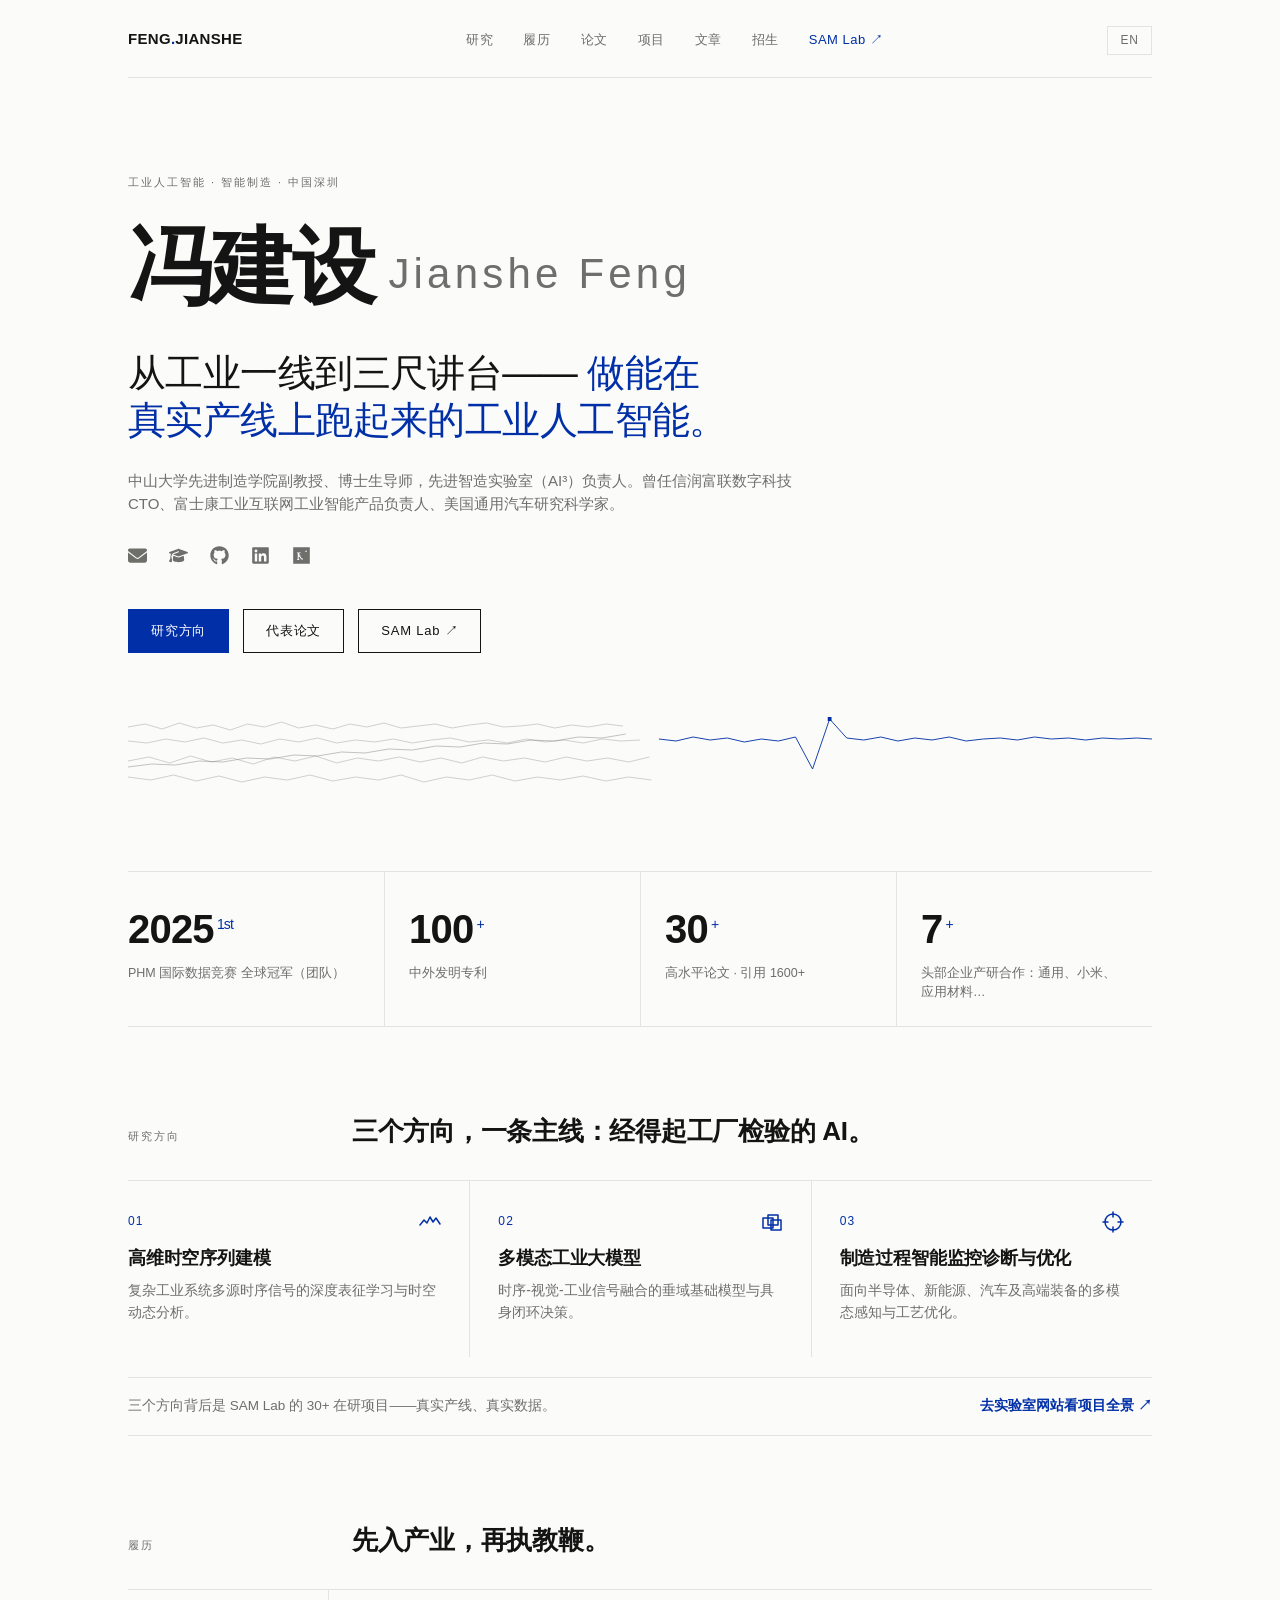
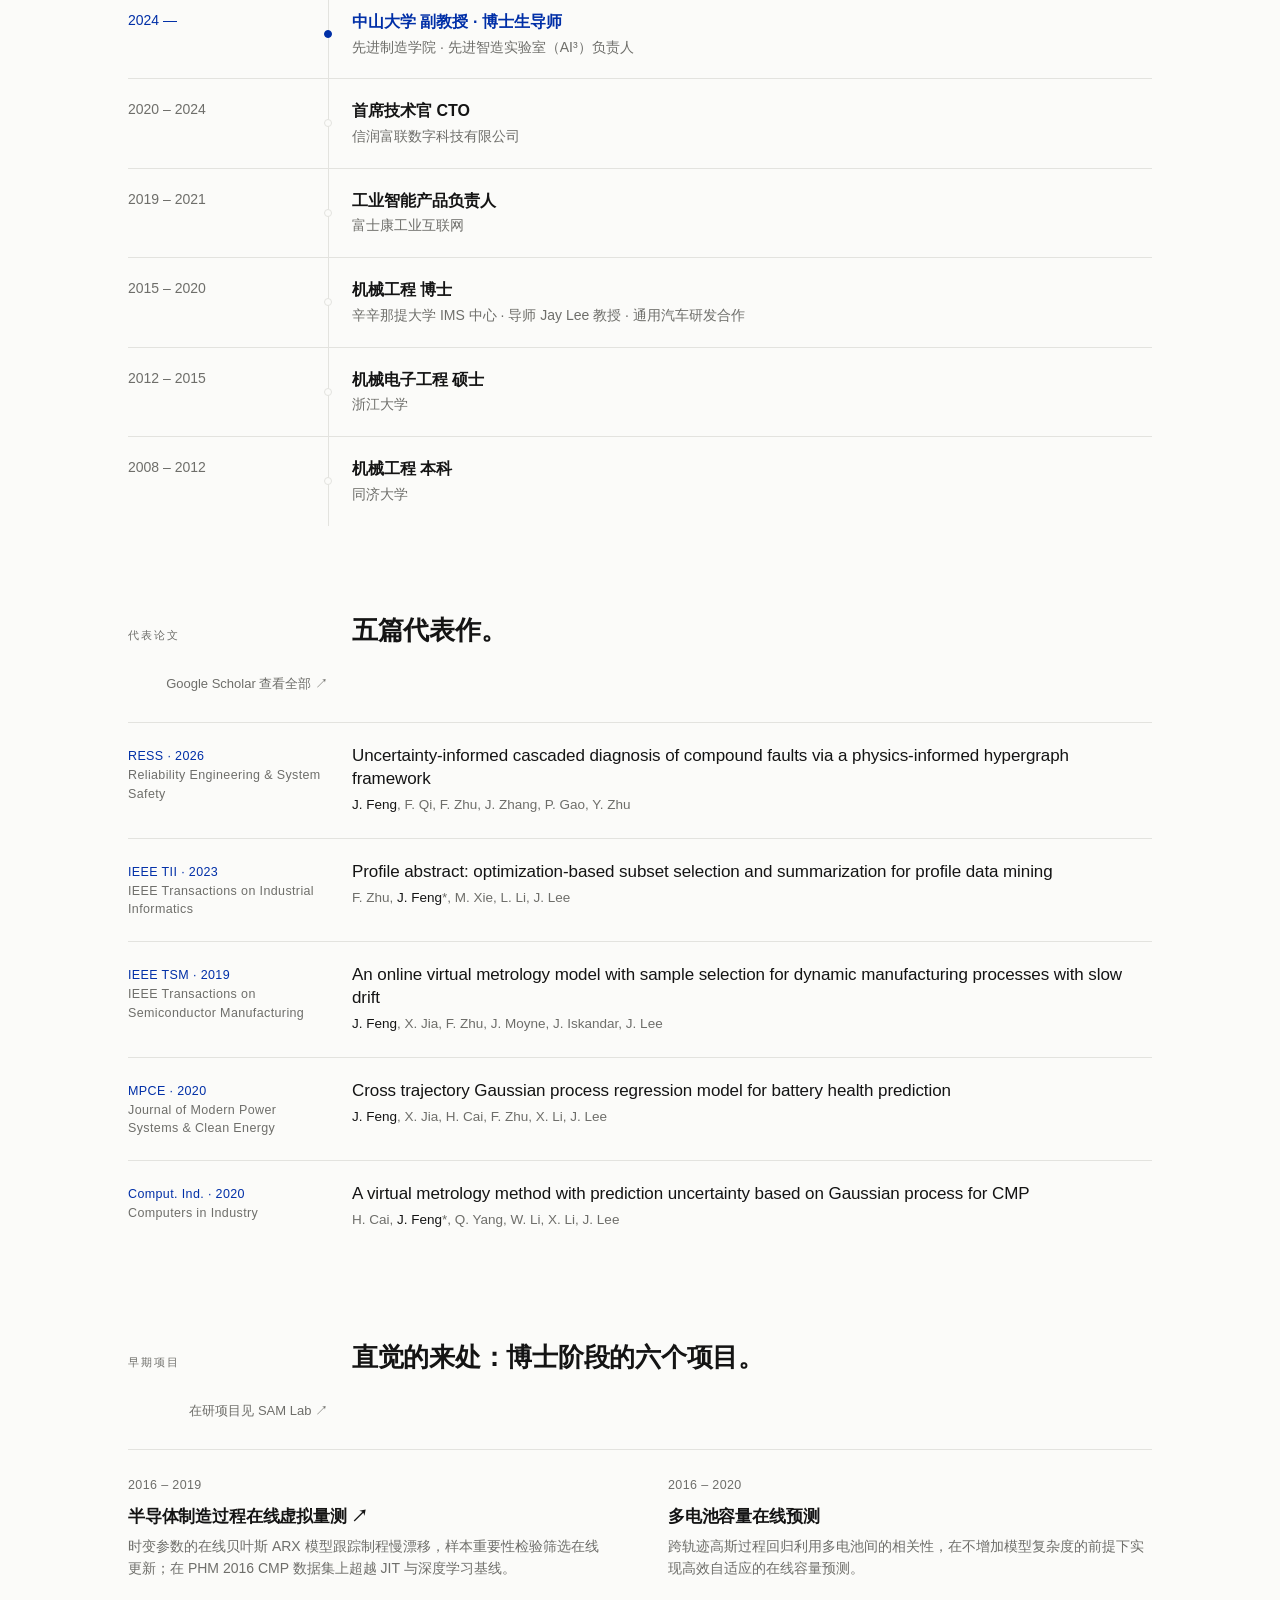
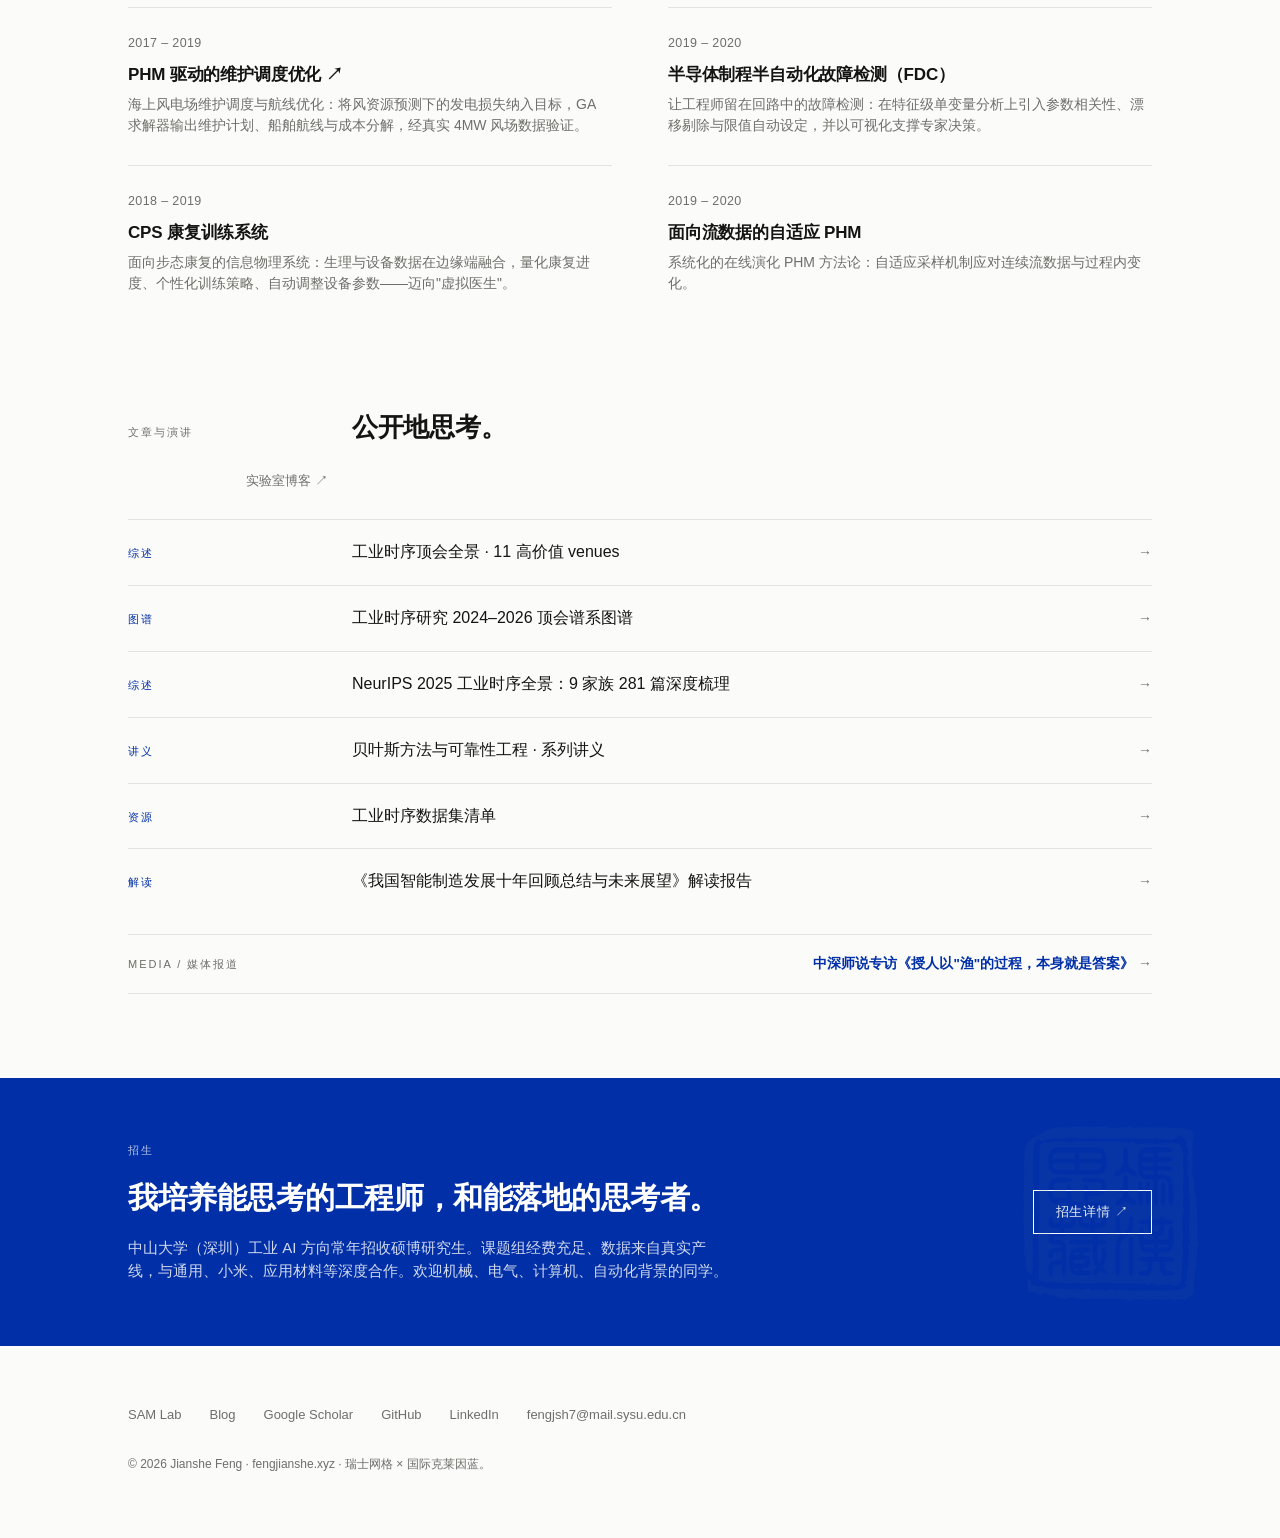
==== commit 47da27cd: "deploy: JiansheFengRe/fengjianshe.xyz@19f9d43770838e326226aa9c96d20ec6b88df391" ====
--- a/zh/index.html
+++ b/zh/index.html
@@ -1 +1 @@
-<!DOCTYPE html><html lang="zh-CN" data-astro-cid-5hce7sga> <head><meta charset="utf-8"><meta name="viewport" content="width=device-width, initial-scale=1"><title>冯建设 Jianshe Feng — 工业人工智能 · 中山大学</title><meta name="description" content="中山大学先进制造学院副教授、博士生导师，先进智造实验室（AI³）负责人。从工业一线到三尺讲台——做能在真实产线上跑起来的工业人工智能。"><meta name="author" content="Jianshe Feng"><link rel="alternate" hreflang="en" href="https://fengjianshe.xyz/"><link rel="alternate" hreflang="zh-CN" href="https://fengjianshe.xyz/zh/"><link rel="canonical" href="https://fengjianshe.xyz/zh/"><link rel="icon" href="/icon-32.png" type="image/png" sizes="32x32"><link rel="apple-touch-icon" href="/icon-192.png"><meta property="og:title" content="冯建设 Jianshe Feng — 工业人工智能 · 中山大学"><meta property="og:description" content="中山大学先进制造学院副教授、博士生导师，先进智造实验室（AI³）负责人。从工业一线到三尺讲台——做能在真实产线上跑起来的工业人工智能。"><meta property="og:type" content="profile"><link rel="stylesheet" href="/_astro/index.Cj0t_M-0.css"></head> <body data-astro-cid-5hce7sga> <div class="wrap" data-astro-cid-5hce7sga> <nav data-astro-cid-5hce7sga> <a class="logo" href="/zh/" data-astro-cid-5hce7sga>FENG<span data-astro-cid-5hce7sga>.</span>JIANSHE</a> <ul data-astro-cid-5hce7sga> <li data-astro-cid-5hce7sga><a href="#research" data-astro-cid-5hce7sga>研究</a></li> <li data-astro-cid-5hce7sga><a href="#path" data-astro-cid-5hce7sga>履历</a></li> <li data-astro-cid-5hce7sga><a href="#pubs" data-astro-cid-5hce7sga>论文</a></li> <li data-astro-cid-5hce7sga><a href="#projects" data-astro-cid-5hce7sga>项目</a></li> <li data-astro-cid-5hce7sga><a href="#writing" data-astro-cid-5hce7sga>文章</a></li> <li data-astro-cid-5hce7sga><a href="#students" data-astro-cid-5hce7sga>招生</a></li> <li data-astro-cid-5hce7sga><a class="lab" href="https://ai.sysu-sam.com/" data-astro-cid-5hce7sga>SAM Lab ↗</a></li> </ul> <a class="lang-btn" href="/" data-astro-cid-5hce7sga>EN</a> </nav> </div>  <div class="wrap" data-astro-cid-xhaoqxbd> <header class="hero" data-astro-cid-xhaoqxbd> <div class="kicker label" data-astro-cid-xhaoqxbd>工业人工智能 · 智能制造 · 中国深圳</div> <h1 data-astro-cid-xhaoqxbd> 冯建设<span class="cn" data-astro-cid-xhaoqxbd>Jianshe Feng</span> </h1> <p class="thesis" data-astro-cid-xhaoqxbd>从工业一线到三尺讲台—— <em data-astro-cid-xhaoqxbd>做能在真实产线上跑起来的工业人工智能。</em></p> <p class="sub" data-astro-cid-xhaoqxbd>中山大学先进制造学院副教授、博士生导师，先进智造实验室（AI³）负责人。曾任信润富联数字科技 CTO、富士康工业互联网工业智能产品负责人、美国通用汽车研究科学家。</p> <div class="social" data-astro-cid-dv46nlzh> <a href="mailto:fengjsh7@mail.sysu.edu.cn" title="Email" aria-label="Email" data-astro-cid-dv46nlzh> <svg viewBox="0 0 512 512" aria-hidden="true" data-astro-cid-dv46nlzh><path fill="currentColor" d="M48 64C21.5 64 0 85.5 0 112c0 15.1 7.1 29.3 19.2 38.4L236.8 313.6c11.4 8.5 27 8.5 38.4 0L492.8 150.4c12.1-9.1 19.2-23.3 19.2-38.4c0-26.5-21.5-48-48-48L48 64zM0 176L0 384c0 35.3 28.7 64 64 64l384 0c35.3 0 64-28.7 64-64l0-208L294.4 339.2c-22.8 17.1-54 17.1-76.8 0L0 176z" data-astro-cid-dv46nlzh></path></svg>     </a><a href="https://scholar.google.com/citations?hl=en&user=izHfXdgAAAAJ" title="Google Scholar" aria-label="Google Scholar" data-astro-cid-dv46nlzh>  <svg viewBox="0 0 640 512" aria-hidden="true" data-astro-cid-dv46nlzh><path fill="currentColor" d="M320 32c-8.1 0-16.1 1.4-23.7 4.1L15.8 137.4C6.3 140.9 0 149.9 0 160s6.3 19.1 15.8 22.6l57.9 20.9C57.3 229.3 48 259.8 48 291.9l0 28.1c0 28.4-10.8 57.7-22.3 80.8c-6.5 13-13.9 25.8-22.5 37.6C0 442.7-.9 448.3 .9 453.4s6 8.9 11.2 10.2l64 16c4.2 1.1 8.7 .3 12.4-2s6.3-6.1 7.1-10.4c8.6-42.8 4.3-81.2-2.1-108.7C90.3 344.3 86 329.8 80 316.5l0-24.6c0-30.2 10.2-58.7 27.9-81.5c12.9-15.5 29.6-28 49.2-35.7l157-61.7c8.2-3.2 17.5 .8 20.7 9s-.8 17.5-9 20.7l-157 61.7c-12.4 4.9-23.3 12.4-32.2 21.6l159.6 57.6c7.6 2.7 15.6 4.1 23.7 4.1s16.1-1.4 23.7-4.1L624.2 182.6c9.5-3.4 15.8-12.5 15.8-22.6s-6.3-19.1-15.8-22.6L343.7 36.1C336.1 33.4 328.1 32 320 32zM128 408c0 35.3 86 72 192 72s192-36.7 192-72L496.7 262.6 354.5 314c-11.1 4-22.8 6-34.5 6s-23.5-2-34.5-6L143.3 262.6 128 408z" data-astro-cid-dv46nlzh></path></svg>    </a><a href="https://github.com/fengjianshe" title="GitHub" aria-label="GitHub" data-astro-cid-dv46nlzh>   <svg viewBox="0 0 496 512" aria-hidden="true" data-astro-cid-dv46nlzh><path fill="currentColor" d="M165.9 397.4c0 2-2.3 3.6-5.2 3.6-3.3 .3-5.6-1.3-5.6-3.6 0-2 2.3-3.6 5.2-3.6 3-.3 5.6 1.3 5.6 3.6zm-31.1-4.5c-.7 2 1.3 4.3 4.3 4.9 2.6 1 5.6 0 6.2-2s-1.3-4.3-4.3-5.2c-2.6-.7-5.5 .3-6.2 2.3zm44.2-1.7c-2.9 .7-4.9 2.6-4.6 4.9 .3 2 2.9 3.3 5.9 2.6 2.9-.7 4.9-2.6 4.6-4.6-.3-1.9-3-3.2-5.9-2.9zM244.8 8C106.1 8 0 113.3 0 252c0 110.9 69.8 205.8 169.5 239.2 12.8 2.3 17.3-5.6 17.3-12.1 0-6.2-.3-40.4-.3-61.4 0 0-70 15-84.7-29.8 0 0-11.4-29.1-27.8-36.6 0 0-22.9-15.7 1.6-15.4 0 0 24.9 2 38.6 25.8 21.9 38.6 58.6 27.5 72.9 20.9 2.3-16 8.8-27.1 16-33.7-55.9-6.2-112.3-14.3-112.3-110.5 0-27.5 7.6-41.3 23.6-58.9-2.6-6.5-11.1-33.3 2.6-67.9 20.9-6.5 69 27 69 27 20-5.6 41.5-8.5 62.8-8.5s42.8 2.9 62.8 8.5c0 0 48.1-33.6 69-27 13.7 34.7 5.2 61.4 2.6 67.9 16 17.7 25.8 31.5 25.8 58.9 0 96.5-58.9 104.2-114.8 110.5 9.2 7.9 17 22.9 17 46.4 0 33.7-.3 75.4-.3 83.6 0 6.5 4.6 14.4 17.3 12.1C428.2 457.8 496 362.9 496 252 496 113.3 383.5 8 244.8 8z" data-astro-cid-dv46nlzh></path></svg>   </a><a href="https://www.linkedin.com/in/jianshe-feng-096644a1/" title="LinkedIn" aria-label="LinkedIn" data-astro-cid-dv46nlzh>    <svg viewBox="0 0 448 512" aria-hidden="true" data-astro-cid-dv46nlzh><path fill="currentColor" d="M416 32H31.9C14.3 32 0 46.5 0 64.3v383.4C0 465.5 14.3 480 31.9 480H416c17.6 0 32-14.5 32-32.3V64.3c0-17.8-14.4-32.3-32-32.3zM135.4 416H69V202.2h66.5V416zm-33.2-243c-21.3 0-38.5-17.3-38.5-38.5S80.9 96 102.2 96c21.2 0 38.5 17.3 38.5 38.5 0 21.3-17.2 38.5-38.5 38.5zm282.1 243h-66.4V312c0-24.8-.5-56.7-34.5-56.7-34.6 0-39.9 27-39.9 54.9V416h-66.4V202.2h63.7v29.2h.9c8.9-16.8 30.6-34.5 62.9-34.5 67.2 0 79.7 44.3 79.7 101.9V416z" data-astro-cid-dv46nlzh></path></svg>  </a><a href="https://www.researchgate.net/profile/Jianshe_Feng" title="ResearchGate" aria-label="ResearchGate" data-astro-cid-dv46nlzh>     <svg viewBox="0 0 448 512" aria-hidden="true" data-astro-cid-dv46nlzh><path fill="currentColor" d="M0 32v448h448V32H0zm262.2 334.4c-6.6 3-33.2 6-50-14.2-9.2-10.6-25.3-33.3-42.2-63.6-8.9 0-14.7 0-21.4-.6v46.4c0 23.5 2.8 27.1 23.1 29.6v11.9h-70.9v-11.9c17.5-2.5 21.1-5.5 21.1-29.6V213.9c0-24.2-2.8-25.7-21.1-28.2v-12.2h67.5c39.7 0 58.6 15.8 58.6 47.8 0 26.3-16.9 42.9-39.7 48.9 5.8 10.6 19.7 32.8 29.6 46.4 11.9 16.1 18.9 19.7 26.7 22.5l18.7-1.9zM227.6 224.2c0-25.6-16.4-36.4-41.9-36.4-3.9 0-8.3 .3-11.1 .8-3.1 .6-4.4 2.8-4.4 8.9v60.5c4.7 .6 8.9 .8 13.9 .8 28.3 0 43.5-12.5 43.5-34.6zm140.8-82.7c0 12.2-9.4 21.7-21.7 21.7s-21.7-9.4-21.7-21.7 9.4-21.7 21.7-21.7 21.7 9.5 21.7 21.7z" data-astro-cid-dv46nlzh></path></svg> </a> </div>  <div class="cta-row" data-astro-cid-xhaoqxbd> <a class="cta primary" href="#research" data-astro-cid-xhaoqxbd>研究方向</a> <a class="cta" href="#pubs" data-astro-cid-xhaoqxbd>代表论文</a> <a class="cta" href="https://ai.sysu-sam.com/" data-astro-cid-xhaoqxbd>SAM Lab ↗</a> </div> </header> <div class="proof" data-astro-cid-xhaoqxbd> <div data-astro-cid-xhaoqxbd> <div class="num" data-astro-cid-xhaoqxbd>2025<sup data-astro-cid-xhaoqxbd>&nbsp;1st</sup></div> <div class="cap" data-astro-cid-xhaoqxbd>PHM 国际数据竞赛 全球冠军（团队）</div> </div><div data-astro-cid-xhaoqxbd> <div class="num" data-astro-cid-xhaoqxbd>100<sup data-astro-cid-xhaoqxbd>&nbsp;+</sup></div> <div class="cap" data-astro-cid-xhaoqxbd>中外发明专利</div> </div><div data-astro-cid-xhaoqxbd> <div class="num" data-astro-cid-xhaoqxbd>30<sup data-astro-cid-xhaoqxbd>&nbsp;+</sup></div> <div class="cap" data-astro-cid-xhaoqxbd>高水平论文 · 引用 1600+</div> </div><div data-astro-cid-xhaoqxbd> <div class="num" data-astro-cid-xhaoqxbd>7<sup data-astro-cid-xhaoqxbd>&nbsp;+</sup></div> <div class="cap" data-astro-cid-xhaoqxbd>头部企业产研合作：通用、小米、应用材料…</div> </div> </div> <section id="research" data-astro-cid-xhaoqxbd> <div class="sec-head" data-astro-cid-xhaoqxbd> <div class="label" data-astro-cid-xhaoqxbd>研究方向</div> <h2 data-astro-cid-xhaoqxbd>三个方向，一条主线：经得起工厂检验的 AI。</h2> </div> <hr class="rule" data-astro-cid-xhaoqxbd> <div class="research" data-astro-cid-xhaoqxbd> <article data-astro-cid-xhaoqxbd> <div class="idx" data-astro-cid-xhaoqxbd>01</div> <h3 data-astro-cid-xhaoqxbd>高维时空序列建模</h3> <p data-astro-cid-xhaoqxbd>复杂工业系统多源时序信号的深度表征学习与时空动态分析。</p> </article><article data-astro-cid-xhaoqxbd> <div class="idx" data-astro-cid-xhaoqxbd>02</div> <h3 data-astro-cid-xhaoqxbd>多模态工业大模型</h3> <p data-astro-cid-xhaoqxbd>时序-视觉-工业信号融合的垂域基础模型与具身闭环决策。</p> </article><article data-astro-cid-xhaoqxbd> <div class="idx" data-astro-cid-xhaoqxbd>03</div> <h3 data-astro-cid-xhaoqxbd>制造过程智能监控诊断与优化</h3> <p data-astro-cid-xhaoqxbd>面向半导体、新能源、汽车及高端装备的多模态感知与工艺优化。</p> </article> </div> <div class="lab-note" data-astro-cid-xhaoqxbd> <p data-astro-cid-xhaoqxbd>三个方向背后是 SAM Lab 的 30+ 在研项目——真实产线、真实数据。</p> <a href="https://ai.sysu-sam.com/research/" data-astro-cid-xhaoqxbd>去实验室网站看项目全景 ↗</a> </div> </section> <section id="path" data-astro-cid-xhaoqxbd> <div class="sec-head" data-astro-cid-xhaoqxbd> <div class="label" data-astro-cid-xhaoqxbd>履历</div> <h2 data-astro-cid-xhaoqxbd>先入产业，再执教鞭。</h2> </div> <hr class="rule" data-astro-cid-xhaoqxbd> <ul class="timeline" data-astro-cid-xhaoqxbd> <li class="now" data-astro-cid-xhaoqxbd> <div class="yr" data-astro-cid-xhaoqxbd>2024 —</div> <div class="what" data-astro-cid-xhaoqxbd> <b data-astro-cid-xhaoqxbd>中山大学 副教授 · 博士生导师</b> <span class="org" data-astro-cid-xhaoqxbd>先进制造学院 · 先进智造实验室（AI³）负责人</span> </div> </li><li data-astro-cid-xhaoqxbd> <div class="yr" data-astro-cid-xhaoqxbd>2020 – 2024</div> <div class="what" data-astro-cid-xhaoqxbd> <b data-astro-cid-xhaoqxbd>首席技术官 CTO</b> <span class="org" data-astro-cid-xhaoqxbd>信润富联数字科技有限公司</span> </div> </li><li data-astro-cid-xhaoqxbd> <div class="yr" data-astro-cid-xhaoqxbd>2019 – 2021</div> <div class="what" data-astro-cid-xhaoqxbd> <b data-astro-cid-xhaoqxbd>工业智能产品负责人</b> <span class="org" data-astro-cid-xhaoqxbd>富士康工业互联网</span> </div> </li><li data-astro-cid-xhaoqxbd> <div class="yr" data-astro-cid-xhaoqxbd>2015 – 2020</div> <div class="what" data-astro-cid-xhaoqxbd> <b data-astro-cid-xhaoqxbd>机械工程 博士</b> <span class="org" data-astro-cid-xhaoqxbd>辛辛那提大学 IMS 中心 · 导师 Jay Lee 教授 · 通用汽车研发合作</span> </div> </li><li data-astro-cid-xhaoqxbd> <div class="yr" data-astro-cid-xhaoqxbd>2012 – 2015</div> <div class="what" data-astro-cid-xhaoqxbd> <b data-astro-cid-xhaoqxbd>机械电子工程 硕士</b> <span class="org" data-astro-cid-xhaoqxbd>浙江大学</span> </div> </li><li data-astro-cid-xhaoqxbd> <div class="yr" data-astro-cid-xhaoqxbd>2008 – 2012</div> <div class="what" data-astro-cid-xhaoqxbd> <b data-astro-cid-xhaoqxbd>机械工程 本科</b> <span class="org" data-astro-cid-xhaoqxbd>同济大学</span> </div> </li> </ul> </section> <section id="pubs" data-astro-cid-xhaoqxbd> <div class="sec-head" data-astro-cid-xhaoqxbd> <div class="label" data-astro-cid-xhaoqxbd>代表论文</div> <h2 data-astro-cid-xhaoqxbd>五篇代表作。</h2> <a class="more" href="https://scholar.google.com/citations?hl=en&user=izHfXdgAAAAJ" data-astro-cid-xhaoqxbd>Google Scholar 查看全部 ↗</a> </div> <hr class="rule" data-astro-cid-xhaoqxbd> <ul class="pubs" data-astro-cid-xhaoqxbd> <li data-astro-cid-xhaoqxbd> <div class="venue" data-astro-cid-xhaoqxbd><b data-astro-cid-xhaoqxbd>RESS · 2026</b>Reliability Engineering &amp; System Safety</div> <div data-astro-cid-xhaoqxbd> <h3 data-astro-cid-xhaoqxbd>Uncertainty-informed cascaded diagnosis of compound faults via a physics-informed hypergraph framework</h3> <div class="auth" data-astro-cid-xhaoqxbd><u>J. Feng</u>, F. Qi, F. Zhu, J. Zhang, P. Gao, Y. Zhu</div> </div> </li><li data-astro-cid-xhaoqxbd> <div class="venue" data-astro-cid-xhaoqxbd><b data-astro-cid-xhaoqxbd>IEEE TII · 2023</b>IEEE Transactions on Industrial Informatics</div> <div data-astro-cid-xhaoqxbd> <h3 data-astro-cid-xhaoqxbd>Profile abstract: optimization-based subset selection and summarization for profile data mining</h3> <div class="auth" data-astro-cid-xhaoqxbd>F. Zhu, <u>J. Feng</u>*, M. Xie, L. Li, J. Lee</div> </div> </li><li data-astro-cid-xhaoqxbd> <div class="venue" data-astro-cid-xhaoqxbd><b data-astro-cid-xhaoqxbd>IEEE TSM · 2019</b>IEEE Transactions on Semiconductor Manufacturing</div> <div data-astro-cid-xhaoqxbd> <h3 data-astro-cid-xhaoqxbd>An online virtual metrology model with sample selection for dynamic manufacturing processes with slow drift</h3> <div class="auth" data-astro-cid-xhaoqxbd><u>J. Feng</u>, X. Jia, F. Zhu, J. Moyne, J. Iskandar, J. Lee</div> </div> </li><li data-astro-cid-xhaoqxbd> <div class="venue" data-astro-cid-xhaoqxbd><b data-astro-cid-xhaoqxbd>MPCE · 2020</b>Journal of Modern Power Systems &amp; Clean Energy</div> <div data-astro-cid-xhaoqxbd> <h3 data-astro-cid-xhaoqxbd>Cross trajectory Gaussian process regression model for battery health prediction</h3> <div class="auth" data-astro-cid-xhaoqxbd><u>J. Feng</u>, X. Jia, H. Cai, F. Zhu, X. Li, J. Lee</div> </div> </li><li data-astro-cid-xhaoqxbd> <div class="venue" data-astro-cid-xhaoqxbd><b data-astro-cid-xhaoqxbd>Comput. Ind. · 2020</b>Computers in Industry</div> <div data-astro-cid-xhaoqxbd> <h3 data-astro-cid-xhaoqxbd>A virtual metrology method with prediction uncertainty based on Gaussian process for CMP</h3> <div class="auth" data-astro-cid-xhaoqxbd>H. Cai, <u>J. Feng</u>*, Q. Yang, W. Li, X. Li, J. Lee</div> </div> </li> </ul> </section> <section id="projects" data-astro-cid-xhaoqxbd> <div class="sec-head" data-astro-cid-xhaoqxbd> <div class="label" data-astro-cid-xhaoqxbd>早期项目</div> <h2 data-astro-cid-xhaoqxbd>直觉的来处：博士阶段的六个项目。</h2> <a class="more" href="https://ai.sysu-sam.com/research/" data-astro-cid-xhaoqxbd>在研项目见 SAM Lab ↗</a> </div> <hr class="rule" data-astro-cid-xhaoqxbd> <div class="projects" data-astro-cid-xhaoqxbd> <article data-astro-cid-xhaoqxbd> <div class="yr" data-astro-cid-xhaoqxbd>2016 – 2019</div> <h3 data-astro-cid-xhaoqxbd><a href="https://ieeexplore.ieee.org/document/8845673" data-astro-cid-xhaoqxbd>半导体制造过程在线虚拟量测 ↗</a></h3> <p data-astro-cid-xhaoqxbd>时变参数的在线贝叶斯 ARX 模型跟踪制程慢漂移，样本重要性检验筛选在线更新；在 PHM 2016 CMP 数据集上超越 JIT 与深度学习基线。</p> </article><article data-astro-cid-xhaoqxbd> <div class="yr" data-astro-cid-xhaoqxbd>2016 – 2020</div> <h3 data-astro-cid-xhaoqxbd>多电池容量在线预测</h3> <p data-astro-cid-xhaoqxbd>跨轨迹高斯过程回归利用多电池间的相关性，在不增加模型复杂度的前提下实现高效自适应的在线容量预测。</p> </article><article data-astro-cid-xhaoqxbd> <div class="yr" data-astro-cid-xhaoqxbd>2017 – 2019</div> <h3 data-astro-cid-xhaoqxbd><a href="https://www.researchgate.net/publication/336663228" data-astro-cid-xhaoqxbd>PHM 驱动的维护调度优化 ↗</a></h3> <p data-astro-cid-xhaoqxbd>海上风电场维护调度与航线优化：将风资源预测下的发电损失纳入目标，GA 求解器输出维护计划、船舶航线与成本分解，经真实 4MW 风场数据验证。</p> </article><article data-astro-cid-xhaoqxbd> <div class="yr" data-astro-cid-xhaoqxbd>2019 – 2020</div> <h3 data-astro-cid-xhaoqxbd>半导体制程半自动化故障检测（FDC）</h3> <p data-astro-cid-xhaoqxbd>让工程师留在回路中的故障检测：在特征级单变量分析上引入参数相关性、漂移剔除与限值自动设定，并以可视化支撑专家决策。</p> </article><article data-astro-cid-xhaoqxbd> <div class="yr" data-astro-cid-xhaoqxbd>2018 – 2019</div> <h3 data-astro-cid-xhaoqxbd>CPS 康复训练系统</h3> <p data-astro-cid-xhaoqxbd>面向步态康复的信息物理系统：生理与设备数据在边缘端融合，量化康复进度、个性化训练策略、自动调整设备参数——迈向&quot;虚拟医生&quot;。</p> </article><article data-astro-cid-xhaoqxbd> <div class="yr" data-astro-cid-xhaoqxbd>2019 – 2020</div> <h3 data-astro-cid-xhaoqxbd>面向流数据的自适应 PHM</h3> <p data-astro-cid-xhaoqxbd>系统化的在线演化 PHM 方法论：自适应采样机制应对连续流数据与过程内变化。</p> </article> </div> </section> <section id="writing" data-astro-cid-xhaoqxbd> <div class="sec-head" data-astro-cid-xhaoqxbd> <div class="label" data-astro-cid-xhaoqxbd>文章与演讲</div> <h2 data-astro-cid-xhaoqxbd>公开地思考。</h2> <a class="more" href="https://blog.sysu-sam.com/" data-astro-cid-xhaoqxbd>实验室博客 ↗</a> </div> <hr class="rule" data-astro-cid-xhaoqxbd> <ul class="writing" data-astro-cid-xhaoqxbd> <li data-astro-cid-xhaoqxbd> <a href="https://blog.sysu-sam.com/" data-astro-cid-xhaoqxbd> <span class="date" data-astro-cid-xhaoqxbd>2026·06</span> <span class="t" data-astro-cid-xhaoqxbd>工业时序 × 顶会：一份可导航的系统化梳理</span> <span class="arrow" data-astro-cid-xhaoqxbd>→</span> </a> </li><li data-astro-cid-xhaoqxbd> <a href="https://blog.sysu-sam.com/" data-astro-cid-xhaoqxbd> <span class="date" data-astro-cid-xhaoqxbd>2026·04</span> <span class="t" data-astro-cid-xhaoqxbd>为什么大多数工厂 AI 试点会死——活下来的都有什么共性</span> <span class="arrow" data-astro-cid-xhaoqxbd>→</span> </a> </li><li data-astro-cid-xhaoqxbd> <a href="https://blog.sysu-sam.com/" data-astro-cid-xhaoqxbd> <span class="date" data-astro-cid-xhaoqxbd>2026·02</span> <span class="t" data-astro-cid-xhaoqxbd>中深师说专访：授人以&quot;渔&quot;的过程，本身就是答案</span> <span class="arrow" data-astro-cid-xhaoqxbd>→</span> </a> </li> </ul> </section> </div> <div class="students-band" id="students" data-astro-cid-xhaoqxbd> <div class="wrap inner" data-astro-cid-xhaoqxbd> <div data-astro-cid-xhaoqxbd> <div class="label band-label" data-astro-cid-xhaoqxbd>招生</div> <h2 data-astro-cid-xhaoqxbd>我培养能思考的工程师，和能落地的思考者。</h2> <p data-astro-cid-xhaoqxbd>中山大学（深圳）工业 AI 方向常年招收硕博研究生。课题组经费充足、数据来自真实产线，与通用、小米、应用材料等深度合作。欢迎机械、电气、计算机、自动化背景的同学。</p> </div> <a class="cta band-cta" href="https://ai.sysu-sam.com/join/" data-astro-cid-xhaoqxbd>招生详情 ↗</a> </div> </div>   <div class="wrap" data-astro-cid-5hce7sga> <footer data-astro-cid-5hce7sga> <div class="cols" data-astro-cid-5hce7sga> <ul data-astro-cid-5hce7sga> <li data-astro-cid-5hce7sga><a href="https://ai.sysu-sam.com/" data-astro-cid-5hce7sga>SAM Lab</a></li> <li data-astro-cid-5hce7sga><a href="https://blog.sysu-sam.com/" data-astro-cid-5hce7sga>Blog</a></li> <li data-astro-cid-5hce7sga><a href="https://scholar.google.com/citations?hl=en&user=izHfXdgAAAAJ" data-astro-cid-5hce7sga>Google Scholar</a></li> <li data-astro-cid-5hce7sga><a href="https://github.com/fengjianshe" data-astro-cid-5hce7sga>GitHub</a></li> <li data-astro-cid-5hce7sga><a href="https://www.linkedin.com/in/jianshe-feng-096644a1/" data-astro-cid-5hce7sga>LinkedIn</a></li> <li data-astro-cid-5hce7sga><a href="mailto:fengjsh7@mail.sysu.edu.cn" data-astro-cid-5hce7sga>fengjsh7@mail.sysu.edu.cn</a></li> </ul> </div> <div class="fine" data-astro-cid-5hce7sga>© 2026 Jianshe Feng · fengjianshe.xyz · 瑞士网格 × 国际克莱因蓝。</div> </footer> </div> </body></html>+<!DOCTYPE html><html lang="zh-CN" data-astro-cid-5hce7sga> <head><meta charset="utf-8"><meta name="viewport" content="width=device-width, initial-scale=1"><title>冯建设 Jianshe Feng — 工业人工智能 · 中山大学</title><meta name="description" content="中山大学先进制造学院副教授、博士生导师，先进智造实验室（AI³）负责人。从工业一线到三尺讲台——做能在真实产线上跑起来的工业人工智能。"><meta name="author" content="Jianshe Feng"><link rel="alternate" hreflang="en" href="https://fengjianshe.xyz/"><link rel="alternate" hreflang="zh-CN" href="https://fengjianshe.xyz/zh/"><link rel="canonical" href="https://fengjianshe.xyz/zh/"><link rel="icon" href="/icon-32.png" type="image/png" sizes="32x32"><link rel="apple-touch-icon" href="/icon-192.png"><meta property="og:title" content="冯建设 Jianshe Feng — 工业人工智能 · 中山大学"><meta property="og:description" content="中山大学先进制造学院副教授、博士生导师，先进智造实验室（AI³）负责人。从工业一线到三尺讲台——做能在真实产线上跑起来的工业人工智能。"><meta property="og:type" content="profile"><link rel="stylesheet" href="/_astro/index.C3zvkpYN.css"></head> <body data-astro-cid-5hce7sga> <div class="wrap" data-astro-cid-5hce7sga> <nav data-astro-cid-5hce7sga> <a class="logo" href="/zh/" data-astro-cid-5hce7sga>FENG<span data-astro-cid-5hce7sga>.</span>JIANSHE</a> <ul data-astro-cid-5hce7sga> <li data-astro-cid-5hce7sga><a href="#research" data-astro-cid-5hce7sga>研究</a></li> <li data-astro-cid-5hce7sga><a href="#path" data-astro-cid-5hce7sga>履历</a></li> <li data-astro-cid-5hce7sga><a href="#pubs" data-astro-cid-5hce7sga>论文</a></li> <li data-astro-cid-5hce7sga><a href="#projects" data-astro-cid-5hce7sga>项目</a></li> <li data-astro-cid-5hce7sga><a href="#writing" data-astro-cid-5hce7sga>文章</a></li> <li data-astro-cid-5hce7sga><a href="#students" data-astro-cid-5hce7sga>招生</a></li> <li data-astro-cid-5hce7sga><a class="lab" href="https://ai.sysu-sam.com/" data-astro-cid-5hce7sga>SAM Lab ↗</a></li> </ul> <a class="lang-btn" href="/" data-astro-cid-5hce7sga>EN</a> </nav> </div>  <div class="wrap" data-astro-cid-xhaoqxbd> <header class="hero" data-astro-cid-xhaoqxbd> <div class="kicker label" data-astro-cid-xhaoqxbd>工业人工智能 · 智能制造 · 中国深圳</div> <h1 data-astro-cid-xhaoqxbd> 冯建设<span class="cn" data-astro-cid-xhaoqxbd>Jianshe Feng</span> </h1> <p class="thesis" data-astro-cid-xhaoqxbd>从工业一线到三尺讲台—— <em data-astro-cid-xhaoqxbd>做能在真实产线上跑起来的工业人工智能。</em></p> <p class="sub" data-astro-cid-xhaoqxbd>中山大学先进制造学院副教授、博士生导师，先进智造实验室（AI³）负责人。曾任信润富联数字科技 CTO、富士康工业互联网工业智能产品负责人、美国通用汽车研究科学家。</p> <div class="social" data-astro-cid-dv46nlzh> <a href="mailto:fengjsh7@mail.sysu.edu.cn" title="Email" aria-label="Email" data-astro-cid-dv46nlzh> <svg viewBox="0 0 512 512" aria-hidden="true" data-astro-cid-dv46nlzh><path fill="currentColor" d="M48 64C21.5 64 0 85.5 0 112c0 15.1 7.1 29.3 19.2 38.4L236.8 313.6c11.4 8.5 27 8.5 38.4 0L492.8 150.4c12.1-9.1 19.2-23.3 19.2-38.4c0-26.5-21.5-48-48-48L48 64zM0 176L0 384c0 35.3 28.7 64 64 64l384 0c35.3 0 64-28.7 64-64l0-208L294.4 339.2c-22.8 17.1-54 17.1-76.8 0L0 176z" data-astro-cid-dv46nlzh></path></svg>     </a><a href="https://scholar.google.com/citations?hl=en&user=izHfXdgAAAAJ" title="Google Scholar" aria-label="Google Scholar" data-astro-cid-dv46nlzh>  <svg viewBox="0 0 640 512" aria-hidden="true" data-astro-cid-dv46nlzh><path fill="currentColor" d="M320 32c-8.1 0-16.1 1.4-23.7 4.1L15.8 137.4C6.3 140.9 0 149.9 0 160s6.3 19.1 15.8 22.6l57.9 20.9C57.3 229.3 48 259.8 48 291.9l0 28.1c0 28.4-10.8 57.7-22.3 80.8c-6.5 13-13.9 25.8-22.5 37.6C0 442.7-.9 448.3 .9 453.4s6 8.9 11.2 10.2l64 16c4.2 1.1 8.7 .3 12.4-2s6.3-6.1 7.1-10.4c8.6-42.8 4.3-81.2-2.1-108.7C90.3 344.3 86 329.8 80 316.5l0-24.6c0-30.2 10.2-58.7 27.9-81.5c12.9-15.5 29.6-28 49.2-35.7l157-61.7c8.2-3.2 17.5 .8 20.7 9s-.8 17.5-9 20.7l-157 61.7c-12.4 4.9-23.3 12.4-32.2 21.6l159.6 57.6c7.6 2.7 15.6 4.1 23.7 4.1s16.1-1.4 23.7-4.1L624.2 182.6c9.5-3.4 15.8-12.5 15.8-22.6s-6.3-19.1-15.8-22.6L343.7 36.1C336.1 33.4 328.1 32 320 32zM128 408c0 35.3 86 72 192 72s192-36.7 192-72L496.7 262.6 354.5 314c-11.1 4-22.8 6-34.5 6s-23.5-2-34.5-6L143.3 262.6 128 408z" data-astro-cid-dv46nlzh></path></svg>    </a><a href="https://github.com/fengjianshe" title="GitHub" aria-label="GitHub" data-astro-cid-dv46nlzh>   <svg viewBox="0 0 496 512" aria-hidden="true" data-astro-cid-dv46nlzh><path fill="currentColor" d="M165.9 397.4c0 2-2.3 3.6-5.2 3.6-3.3 .3-5.6-1.3-5.6-3.6 0-2 2.3-3.6 5.2-3.6 3-.3 5.6 1.3 5.6 3.6zm-31.1-4.5c-.7 2 1.3 4.3 4.3 4.9 2.6 1 5.6 0 6.2-2s-1.3-4.3-4.3-5.2c-2.6-.7-5.5 .3-6.2 2.3zm44.2-1.7c-2.9 .7-4.9 2.6-4.6 4.9 .3 2 2.9 3.3 5.9 2.6 2.9-.7 4.9-2.6 4.6-4.6-.3-1.9-3-3.2-5.9-2.9zM244.8 8C106.1 8 0 113.3 0 252c0 110.9 69.8 205.8 169.5 239.2 12.8 2.3 17.3-5.6 17.3-12.1 0-6.2-.3-40.4-.3-61.4 0 0-70 15-84.7-29.8 0 0-11.4-29.1-27.8-36.6 0 0-22.9-15.7 1.6-15.4 0 0 24.9 2 38.6 25.8 21.9 38.6 58.6 27.5 72.9 20.9 2.3-16 8.8-27.1 16-33.7-55.9-6.2-112.3-14.3-112.3-110.5 0-27.5 7.6-41.3 23.6-58.9-2.6-6.5-11.1-33.3 2.6-67.9 20.9-6.5 69 27 69 27 20-5.6 41.5-8.5 62.8-8.5s42.8 2.9 62.8 8.5c0 0 48.1-33.6 69-27 13.7 34.7 5.2 61.4 2.6 67.9 16 17.7 25.8 31.5 25.8 58.9 0 96.5-58.9 104.2-114.8 110.5 9.2 7.9 17 22.9 17 46.4 0 33.7-.3 75.4-.3 83.6 0 6.5 4.6 14.4 17.3 12.1C428.2 457.8 496 362.9 496 252 496 113.3 383.5 8 244.8 8z" data-astro-cid-dv46nlzh></path></svg>   </a><a href="https://www.linkedin.com/in/jianshe-feng-096644a1/" title="LinkedIn" aria-label="LinkedIn" data-astro-cid-dv46nlzh>    <svg viewBox="0 0 448 512" aria-hidden="true" data-astro-cid-dv46nlzh><path fill="currentColor" d="M416 32H31.9C14.3 32 0 46.5 0 64.3v383.4C0 465.5 14.3 480 31.9 480H416c17.6 0 32-14.5 32-32.3V64.3c0-17.8-14.4-32.3-32-32.3zM135.4 416H69V202.2h66.5V416zm-33.2-243c-21.3 0-38.5-17.3-38.5-38.5S80.9 96 102.2 96c21.2 0 38.5 17.3 38.5 38.5 0 21.3-17.2 38.5-38.5 38.5zm282.1 243h-66.4V312c0-24.8-.5-56.7-34.5-56.7-34.6 0-39.9 27-39.9 54.9V416h-66.4V202.2h63.7v29.2h.9c8.9-16.8 30.6-34.5 62.9-34.5 67.2 0 79.7 44.3 79.7 101.9V416z" data-astro-cid-dv46nlzh></path></svg>  </a><a href="https://www.researchgate.net/profile/Jianshe_Feng" title="ResearchGate" aria-label="ResearchGate" data-astro-cid-dv46nlzh>     <svg viewBox="0 0 448 512" aria-hidden="true" data-astro-cid-dv46nlzh><path fill="currentColor" d="M0 32v448h448V32H0zm262.2 334.4c-6.6 3-33.2 6-50-14.2-9.2-10.6-25.3-33.3-42.2-63.6-8.9 0-14.7 0-21.4-.6v46.4c0 23.5 2.8 27.1 23.1 29.6v11.9h-70.9v-11.9c17.5-2.5 21.1-5.5 21.1-29.6V213.9c0-24.2-2.8-25.7-21.1-28.2v-12.2h67.5c39.7 0 58.6 15.8 58.6 47.8 0 26.3-16.9 42.9-39.7 48.9 5.8 10.6 19.7 32.8 29.6 46.4 11.9 16.1 18.9 19.7 26.7 22.5l18.7-1.9zM227.6 224.2c0-25.6-16.4-36.4-41.9-36.4-3.9 0-8.3 .3-11.1 .8-3.1 .6-4.4 2.8-4.4 8.9v60.5c4.7 .6 8.9 .8 13.9 .8 28.3 0 43.5-12.5 43.5-34.6zm140.8-82.7c0 12.2-9.4 21.7-21.7 21.7s-21.7-9.4-21.7-21.7 9.4-21.7 21.7-21.7 21.7 9.5 21.7 21.7z" data-astro-cid-dv46nlzh></path></svg> </a> </div>  <div class="cta-row" data-astro-cid-xhaoqxbd> <a class="cta primary" href="#research" data-astro-cid-xhaoqxbd>研究方向</a> <a class="cta" href="#pubs" data-astro-cid-xhaoqxbd>代表论文</a> <a class="cta" href="https://ai.sysu-sam.com/" data-astro-cid-xhaoqxbd>SAM Lab ↗</a> </div> <svg class="signal" viewBox="0 0 1080 90" preserveAspectRatio="none" aria-hidden="true" data-astro-cid-xhaoqxbd> <polyline class="ch" points="0,18 18,15 36,20 54,14 72,19 90,16 108,21 126,15 144,18 162,13 180,19 198,16 216,20 234,15 252,18 270,14 288,19 306,17 324,15 342,19 360,16 378,14 396,18 414,17 432,15 450,19 468,16 486,18 504,15 522,17" data-astro-cid-xhaoqxbd></polyline> <polyline class="ch" points="0,32 20,34 40,30 60,33 80,29 100,34 120,31 140,35 160,30 180,33 200,29 220,34 240,31 260,33 280,30 300,34 320,31 340,29 360,33 380,31 400,34 420,30 440,33 460,31 480,34 500,30 520,32 540,31" data-astro-cid-xhaoqxbd></polyline> <polyline class="ch" points="0,52 22,48 44,54 66,47 88,53 110,49 132,55 154,48 176,52 198,47 220,54 242,49 264,52 286,48 308,53 330,49 352,54 374,48 396,52 418,49 440,53 462,48 484,52 506,49 528,53 550,48" data-astro-cid-xhaoqxbd></polyline> <polyline class="ch" points="0,68 24,71 48,66 72,72 96,67 120,73 144,68 168,71 192,66 216,72 240,68 264,71 288,66 312,73 336,68 360,71 384,66 408,72 432,68 456,71 480,67 504,72 528,68 552,71" data-astro-cid-xhaoqxbd></polyline> <polyline class="ch trend" points="0,58 25,55 50,56 75,52 100,53 125,49 150,50 175,46 200,47 225,43 250,44 275,40 300,41 325,37 350,38 375,34 400,35 425,31 450,32 475,28 500,29 525,25" data-astro-cid-xhaoqxbd></polyline> <polyline class="ch ikb-ch" points="560,30 578,32 596,28 614,31 632,29 650,33 668,30 686,32 704,28 722,60 740,10 758,29 776,31 794,28 812,32 830,29 848,31 866,28 884,32 902,30 920,29 938,31 956,28 974,30 992,29 1010,31 1028,29 1046,30 1064,29 1080,30" data-astro-cid-xhaoqxbd></polyline> <rect class="spike" x="738" y="8" width="4" height="4" data-astro-cid-xhaoqxbd></rect> </svg> </header> <div class="proof" data-astro-cid-xhaoqxbd> <div data-astro-cid-xhaoqxbd> <div class="num" data-astro-cid-xhaoqxbd>2025<sup data-astro-cid-xhaoqxbd>&nbsp;1st</sup></div> <div class="cap" data-astro-cid-xhaoqxbd>PHM 国际数据竞赛 全球冠军（团队）</div> </div><div data-astro-cid-xhaoqxbd> <div class="num" data-astro-cid-xhaoqxbd>100<sup data-astro-cid-xhaoqxbd>&nbsp;+</sup></div> <div class="cap" data-astro-cid-xhaoqxbd>中外发明专利</div> </div><div data-astro-cid-xhaoqxbd> <div class="num" data-astro-cid-xhaoqxbd>30<sup data-astro-cid-xhaoqxbd>&nbsp;+</sup></div> <div class="cap" data-astro-cid-xhaoqxbd>高水平论文 · 引用 1600+</div> </div><div data-astro-cid-xhaoqxbd> <div class="num" data-astro-cid-xhaoqxbd>7<sup data-astro-cid-xhaoqxbd>&nbsp;+</sup></div> <div class="cap" data-astro-cid-xhaoqxbd>头部企业产研合作：通用、小米、应用材料…</div> </div> </div> <section id="research" data-astro-cid-xhaoqxbd> <div class="sec-head" data-astro-cid-xhaoqxbd> <div class="label" data-astro-cid-xhaoqxbd>研究方向</div> <h2 data-astro-cid-xhaoqxbd>三个方向，一条主线：经得起工厂检验的 AI。</h2> </div> <hr class="rule" data-astro-cid-xhaoqxbd> <div class="research" data-astro-cid-xhaoqxbd> <article data-astro-cid-xhaoqxbd> <div class="idx-row" data-astro-cid-xhaoqxbd> <div class="idx" data-astro-cid-xhaoqxbd>01</div> <svg class="ricon" viewBox="0 0 22 22" aria-hidden="true" data-astro-cid-xhaoqxbd> <polyline points="1,14 5,9 8,12 11,6 14,11 17,7 21,13" data-astro-cid-xhaoqxbd></polyline> </svg>   </div> <h3 data-astro-cid-xhaoqxbd>高维时空序列建模</h3> <p data-astro-cid-xhaoqxbd>复杂工业系统多源时序信号的深度表征学习与时空动态分析。</p> </article><article data-astro-cid-xhaoqxbd> <div class="idx-row" data-astro-cid-xhaoqxbd> <div class="idx" data-astro-cid-xhaoqxbd>02</div>  <svg class="ricon" viewBox="0 0 22 22" aria-hidden="true" data-astro-cid-xhaoqxbd> <rect x="2" y="7" width="10" height="10" data-astro-cid-xhaoqxbd></rect> <rect x="7" y="4" width="10" height="10" data-astro-cid-xhaoqxbd></rect> <rect x="10" y="9" width="10" height="10" data-astro-cid-xhaoqxbd></rect> </svg>  </div> <h3 data-astro-cid-xhaoqxbd>多模态工业大模型</h3> <p data-astro-cid-xhaoqxbd>时序-视觉-工业信号融合的垂域基础模型与具身闭环决策。</p> </article><article data-astro-cid-xhaoqxbd> <div class="idx-row" data-astro-cid-xhaoqxbd> <div class="idx" data-astro-cid-xhaoqxbd>03</div>   <svg class="ricon" viewBox="0 0 22 22" aria-hidden="true" data-astro-cid-xhaoqxbd> <circle cx="11" cy="11" r="8" data-astro-cid-xhaoqxbd></circle> <line x1="11" y1="1" x2="11" y2="6" data-astro-cid-xhaoqxbd></line> <line x1="11" y1="16" x2="11" y2="21" data-astro-cid-xhaoqxbd></line> <line x1="1" y1="11" x2="6" y2="11" data-astro-cid-xhaoqxbd></line> <line x1="16" y1="11" x2="21" y2="11" data-astro-cid-xhaoqxbd></line> </svg> </div> <h3 data-astro-cid-xhaoqxbd>制造过程智能监控诊断与优化</h3> <p data-astro-cid-xhaoqxbd>面向半导体、新能源、汽车及高端装备的多模态感知与工艺优化。</p> </article> </div> <div class="lab-note" data-astro-cid-xhaoqxbd> <p data-astro-cid-xhaoqxbd>三个方向背后是 SAM Lab 的 30+ 在研项目——真实产线、真实数据。</p> <a href="https://ai.sysu-sam.com/research/" data-astro-cid-xhaoqxbd>去实验室网站看项目全景 ↗</a> </div> </section> <section id="path" data-astro-cid-xhaoqxbd> <div class="sec-head" data-astro-cid-xhaoqxbd> <div class="label" data-astro-cid-xhaoqxbd>履历</div> <h2 data-astro-cid-xhaoqxbd>先入产业，再执教鞭。</h2> </div> <hr class="rule" data-astro-cid-xhaoqxbd> <ul class="timeline" data-astro-cid-xhaoqxbd> <li class="now" data-astro-cid-xhaoqxbd> <div class="yr" data-astro-cid-xhaoqxbd>2024 —</div> <div class="what" data-astro-cid-xhaoqxbd> <b data-astro-cid-xhaoqxbd>中山大学 副教授 · 博士生导师</b> <span class="org" data-astro-cid-xhaoqxbd>先进制造学院 · 先进智造实验室（AI³）负责人</span> </div> </li><li data-astro-cid-xhaoqxbd> <div class="yr" data-astro-cid-xhaoqxbd>2020 – 2024</div> <div class="what" data-astro-cid-xhaoqxbd> <b data-astro-cid-xhaoqxbd>首席技术官 CTO</b> <span class="org" data-astro-cid-xhaoqxbd>信润富联数字科技有限公司</span> </div> </li><li data-astro-cid-xhaoqxbd> <div class="yr" data-astro-cid-xhaoqxbd>2019 – 2021</div> <div class="what" data-astro-cid-xhaoqxbd> <b data-astro-cid-xhaoqxbd>工业智能产品负责人</b> <span class="org" data-astro-cid-xhaoqxbd>富士康工业互联网</span> </div> </li><li data-astro-cid-xhaoqxbd> <div class="yr" data-astro-cid-xhaoqxbd>2015 – 2020</div> <div class="what" data-astro-cid-xhaoqxbd> <b data-astro-cid-xhaoqxbd>机械工程 博士</b> <span class="org" data-astro-cid-xhaoqxbd>辛辛那提大学 IMS 中心 · 导师 Jay Lee 教授 · 通用汽车研发合作</span> </div> </li><li data-astro-cid-xhaoqxbd> <div class="yr" data-astro-cid-xhaoqxbd>2012 – 2015</div> <div class="what" data-astro-cid-xhaoqxbd> <b data-astro-cid-xhaoqxbd>机械电子工程 硕士</b> <span class="org" data-astro-cid-xhaoqxbd>浙江大学</span> </div> </li><li data-astro-cid-xhaoqxbd> <div class="yr" data-astro-cid-xhaoqxbd>2008 – 2012</div> <div class="what" data-astro-cid-xhaoqxbd> <b data-astro-cid-xhaoqxbd>机械工程 本科</b> <span class="org" data-astro-cid-xhaoqxbd>同济大学</span> </div> </li> </ul> </section> <section id="pubs" data-astro-cid-xhaoqxbd> <div class="sec-head" data-astro-cid-xhaoqxbd> <div class="label" data-astro-cid-xhaoqxbd>代表论文</div> <h2 data-astro-cid-xhaoqxbd>五篇代表作。</h2> <a class="more" href="https://scholar.google.com/citations?hl=en&user=izHfXdgAAAAJ" data-astro-cid-xhaoqxbd>Google Scholar 查看全部 ↗</a> </div> <hr class="rule" data-astro-cid-xhaoqxbd> <ul class="pubs" data-astro-cid-xhaoqxbd> <li data-astro-cid-xhaoqxbd> <div class="venue" data-astro-cid-xhaoqxbd><b data-astro-cid-xhaoqxbd>RESS · 2026</b>Reliability Engineering &amp; System Safety</div> <div data-astro-cid-xhaoqxbd> <h3 data-astro-cid-xhaoqxbd>Uncertainty-informed cascaded diagnosis of compound faults via a physics-informed hypergraph framework</h3> <div class="auth" data-astro-cid-xhaoqxbd><u>J. Feng</u>, F. Qi, F. Zhu, J. Zhang, P. Gao, Y. Zhu</div> </div> </li><li data-astro-cid-xhaoqxbd> <div class="venue" data-astro-cid-xhaoqxbd><b data-astro-cid-xhaoqxbd>IEEE TII · 2023</b>IEEE Transactions on Industrial Informatics</div> <div data-astro-cid-xhaoqxbd> <h3 data-astro-cid-xhaoqxbd>Profile abstract: optimization-based subset selection and summarization for profile data mining</h3> <div class="auth" data-astro-cid-xhaoqxbd>F. Zhu, <u>J. Feng</u>*, M. Xie, L. Li, J. Lee</div> </div> </li><li data-astro-cid-xhaoqxbd> <div class="venue" data-astro-cid-xhaoqxbd><b data-astro-cid-xhaoqxbd>IEEE TSM · 2019</b>IEEE Transactions on Semiconductor Manufacturing</div> <div data-astro-cid-xhaoqxbd> <h3 data-astro-cid-xhaoqxbd>An online virtual metrology model with sample selection for dynamic manufacturing processes with slow drift</h3> <div class="auth" data-astro-cid-xhaoqxbd><u>J. Feng</u>, X. Jia, F. Zhu, J. Moyne, J. Iskandar, J. Lee</div> </div> </li><li data-astro-cid-xhaoqxbd> <div class="venue" data-astro-cid-xhaoqxbd><b data-astro-cid-xhaoqxbd>MPCE · 2020</b>Journal of Modern Power Systems &amp; Clean Energy</div> <div data-astro-cid-xhaoqxbd> <h3 data-astro-cid-xhaoqxbd>Cross trajectory Gaussian process regression model for battery health prediction</h3> <div class="auth" data-astro-cid-xhaoqxbd><u>J. Feng</u>, X. Jia, H. Cai, F. Zhu, X. Li, J. Lee</div> </div> </li><li data-astro-cid-xhaoqxbd> <div class="venue" data-astro-cid-xhaoqxbd><b data-astro-cid-xhaoqxbd>Comput. Ind. · 2020</b>Computers in Industry</div> <div data-astro-cid-xhaoqxbd> <h3 data-astro-cid-xhaoqxbd>A virtual metrology method with prediction uncertainty based on Gaussian process for CMP</h3> <div class="auth" data-astro-cid-xhaoqxbd>H. Cai, <u>J. Feng</u>*, Q. Yang, W. Li, X. Li, J. Lee</div> </div> </li> </ul> </section> <section id="projects" data-astro-cid-xhaoqxbd> <div class="sec-head" data-astro-cid-xhaoqxbd> <div class="label" data-astro-cid-xhaoqxbd>早期项目</div> <h2 data-astro-cid-xhaoqxbd>直觉的来处：博士阶段的六个项目。</h2> <a class="more" href="https://ai.sysu-sam.com/research/" data-astro-cid-xhaoqxbd>在研项目见 SAM Lab ↗</a> </div> <hr class="rule" data-astro-cid-xhaoqxbd> <div class="projects" data-astro-cid-xhaoqxbd> <article data-astro-cid-xhaoqxbd> <div class="yr" data-astro-cid-xhaoqxbd>2016 – 2019</div> <h3 data-astro-cid-xhaoqxbd><a href="https://ieeexplore.ieee.org/document/8845673" data-astro-cid-xhaoqxbd>半导体制造过程在线虚拟量测 ↗</a></h3> <p data-astro-cid-xhaoqxbd>时变参数的在线贝叶斯 ARX 模型跟踪制程慢漂移，样本重要性检验筛选在线更新；在 PHM 2016 CMP 数据集上超越 JIT 与深度学习基线。</p> </article><article data-astro-cid-xhaoqxbd> <div class="yr" data-astro-cid-xhaoqxbd>2016 – 2020</div> <h3 data-astro-cid-xhaoqxbd>多电池容量在线预测</h3> <p data-astro-cid-xhaoqxbd>跨轨迹高斯过程回归利用多电池间的相关性，在不增加模型复杂度的前提下实现高效自适应的在线容量预测。</p> </article><article data-astro-cid-xhaoqxbd> <div class="yr" data-astro-cid-xhaoqxbd>2017 – 2019</div> <h3 data-astro-cid-xhaoqxbd><a href="https://www.researchgate.net/publication/336663228" data-astro-cid-xhaoqxbd>PHM 驱动的维护调度优化 ↗</a></h3> <p data-astro-cid-xhaoqxbd>海上风电场维护调度与航线优化：将风资源预测下的发电损失纳入目标，GA 求解器输出维护计划、船舶航线与成本分解，经真实 4MW 风场数据验证。</p> </article><article data-astro-cid-xhaoqxbd> <div class="yr" data-astro-cid-xhaoqxbd>2019 – 2020</div> <h3 data-astro-cid-xhaoqxbd>半导体制程半自动化故障检测（FDC）</h3> <p data-astro-cid-xhaoqxbd>让工程师留在回路中的故障检测：在特征级单变量分析上引入参数相关性、漂移剔除与限值自动设定，并以可视化支撑专家决策。</p> </article><article data-astro-cid-xhaoqxbd> <div class="yr" data-astro-cid-xhaoqxbd>2018 – 2019</div> <h3 data-astro-cid-xhaoqxbd>CPS 康复训练系统</h3> <p data-astro-cid-xhaoqxbd>面向步态康复的信息物理系统：生理与设备数据在边缘端融合，量化康复进度、个性化训练策略、自动调整设备参数——迈向&quot;虚拟医生&quot;。</p> </article><article data-astro-cid-xhaoqxbd> <div class="yr" data-astro-cid-xhaoqxbd>2019 – 2020</div> <h3 data-astro-cid-xhaoqxbd>面向流数据的自适应 PHM</h3> <p data-astro-cid-xhaoqxbd>系统化的在线演化 PHM 方法论：自适应采样机制应对连续流数据与过程内变化。</p> </article> </div> </section> <section id="writing" data-astro-cid-xhaoqxbd> <div class="sec-head" data-astro-cid-xhaoqxbd> <div class="label" data-astro-cid-xhaoqxbd>文章与演讲</div> <h2 data-astro-cid-xhaoqxbd>公开地思考。</h2> <a class="more" href="https://blog.sysu-sam.com/" data-astro-cid-xhaoqxbd>实验室博客 ↗</a> </div> <hr class="rule" data-astro-cid-xhaoqxbd> <ul class="writing" data-astro-cid-xhaoqxbd> <li data-astro-cid-xhaoqxbd> <a href="https://blog.sysu-sam.com/@fengjianshe/multi-venue-industrial-ts-overview" data-astro-cid-xhaoqxbd> <span class="kind label" data-astro-cid-xhaoqxbd>综述</span> <span class="t" data-astro-cid-xhaoqxbd>工业时序顶会全景 · 11 高价值 venues</span> <span class="arrow" data-astro-cid-xhaoqxbd>→</span> </a> </li><li data-astro-cid-xhaoqxbd> <a href="https://blog.sysu-sam.com/@fengjianshe/industrial-ts-genealogy-ebook-2024-2026" data-astro-cid-xhaoqxbd> <span class="kind label" data-astro-cid-xhaoqxbd>图谱</span> <span class="t" data-astro-cid-xhaoqxbd>工业时序研究 2024–2026 顶会谱系图谱</span> <span class="arrow" data-astro-cid-xhaoqxbd>→</span> </a> </li><li data-astro-cid-xhaoqxbd> <a href="https://blog.sysu-sam.com/@fengjianshe/neurips2025-industrial-ts-map" data-astro-cid-xhaoqxbd> <span class="kind label" data-astro-cid-xhaoqxbd>综述</span> <span class="t" data-astro-cid-xhaoqxbd>NeurIPS 2025 工业时序全景：9 家族 281 篇深度梳理</span> <span class="arrow" data-astro-cid-xhaoqxbd>→</span> </a> </li><li data-astro-cid-xhaoqxbd> <a href="https://blog.sysu-sam.com/@fengjianshe/bayesian-reliability-lectures" data-astro-cid-xhaoqxbd> <span class="kind label" data-astro-cid-xhaoqxbd>讲义</span> <span class="t" data-astro-cid-xhaoqxbd>贝叶斯方法与可靠性工程 · 系列讲义</span> <span class="arrow" data-astro-cid-xhaoqxbd>→</span> </a> </li><li data-astro-cid-xhaoqxbd> <a href="https://blog.sysu-sam.com/@fengjianshe/industrial-ts-datasets-catalog" data-astro-cid-xhaoqxbd> <span class="kind label" data-astro-cid-xhaoqxbd>资源</span> <span class="t" data-astro-cid-xhaoqxbd>工业时序数据集清单</span> <span class="arrow" data-astro-cid-xhaoqxbd>→</span> </a> </li><li data-astro-cid-xhaoqxbd> <a href="https://blog.sysu-sam.com/@fengjianshe/smart-manufacturing-china-decade-review-interpretation" data-astro-cid-xhaoqxbd> <span class="kind label" data-astro-cid-xhaoqxbd>解读</span> <span class="t" data-astro-cid-xhaoqxbd>《我国智能制造发展十年回顾总结与未来展望》解读报告</span> <span class="arrow" data-astro-cid-xhaoqxbd>→</span> </a> </li> </ul> <div class="media-bar" data-astro-cid-xhaoqxbd> <span class="label" data-astro-cid-xhaoqxbd>Media / 媒体报道</span> <div class="media-links" data-astro-cid-xhaoqxbd> <a href="https://ai.sysu-sam.com/news/feng-jianshe-sysu-shenzhen-interview-2025/" data-astro-cid-xhaoqxbd>中深师说专访《授人以&quot;渔&quot;的过程，本身就是答案》 <span class="arrow" data-astro-cid-xhaoqxbd>→</span></a> </div> </div> </section> </div> <div class="students-band" id="students" data-astro-cid-xhaoqxbd> <div class="wrap inner" data-astro-cid-xhaoqxbd> <div data-astro-cid-xhaoqxbd> <div class="label band-label" data-astro-cid-xhaoqxbd>招生</div> <h2 data-astro-cid-xhaoqxbd>我培养能思考的工程师，和能落地的思考者。</h2> <p data-astro-cid-xhaoqxbd>中山大学（深圳）工业 AI 方向常年招收硕博研究生。课题组经费充足、数据来自真实产线，与通用、小米、应用材料等深度合作。欢迎机械、电气、计算机、自动化背景的同学。</p> </div> <a class="cta band-cta" href="https://ai.sysu-sam.com/join/" data-astro-cid-xhaoqxbd>招生详情 ↗</a> <div class="band-stamp" aria-hidden="true" data-astro-cid-xhaoqxbd></div> </div> </div>   <div class="wrap" data-astro-cid-5hce7sga> <footer data-astro-cid-5hce7sga> <div class="cols" data-astro-cid-5hce7sga> <ul data-astro-cid-5hce7sga> <li data-astro-cid-5hce7sga><a href="https://ai.sysu-sam.com/" data-astro-cid-5hce7sga>SAM Lab</a></li> <li data-astro-cid-5hce7sga><a href="https://blog.sysu-sam.com/" data-astro-cid-5hce7sga>Blog</a></li> <li data-astro-cid-5hce7sga><a href="https://scholar.google.com/citations?hl=en&user=izHfXdgAAAAJ" data-astro-cid-5hce7sga>Google Scholar</a></li> <li data-astro-cid-5hce7sga><a href="https://github.com/fengjianshe" data-astro-cid-5hce7sga>GitHub</a></li> <li data-astro-cid-5hce7sga><a href="https://www.linkedin.com/in/jianshe-feng-096644a1/" data-astro-cid-5hce7sga>LinkedIn</a></li> <li data-astro-cid-5hce7sga><a href="mailto:fengjsh7@mail.sysu.edu.cn" data-astro-cid-5hce7sga>fengjsh7@mail.sysu.edu.cn</a></li> </ul> </div> <div class="fine" data-astro-cid-5hce7sga>© 2026 Jianshe Feng · fengjianshe.xyz · 瑞士网格 × 国际克莱因蓝。</div> </footer> </div> </body></html>
--- a/_astro/index.C3zvkpYN.css
+++ b/_astro/index.C3zvkpYN.css
@@ -0,0 +1 @@
+:root{--paper: #fbfbf9;--ink: #141414;--grey: #6e6e6a;--hairline: #e3e3df;--ikb: #002fa7;--ikb-ink: #ffffff}@media(prefers-color-scheme:dark){:root{--paper: #0d0d0f;--ink: #ececea;--grey: #9a9a94;--hairline: #26262a;--ikb: #4d79ff;--ikb-ink: #0d0d0f}}:root[data-theme=dark]{--paper: #0d0d0f;--ink: #ececea;--grey: #9a9a94;--hairline: #26262a;--ikb: #4d79ff;--ikb-ink: #0d0d0f}:root[data-theme=light]{--paper: #fbfbf9;--ink: #141414;--grey: #6e6e6a;--hairline: #e3e3df;--ikb: #002fa7;--ikb-ink: #ffffff}*{box-sizing:border-box}html,body{margin:0}html{scroll-behavior:smooth}@media(prefers-reduced-motion:reduce){html{scroll-behavior:auto}}body{background:var(--paper);color:var(--ink);font-family:Helvetica Neue,Helvetica,PingFang SC,Hiragino Sans GB,Arial,sans-serif;font-size:16px;line-height:1.55;-webkit-font-smoothing:antialiased}.wrap{max-width:1080px;margin:0 auto;padding:0 28px}a{color:inherit;text-decoration:none}a:hover{color:var(--ikb)}a:focus-visible{outline:2px solid var(--ikb);outline-offset:3px}.label{font-size:11px;font-weight:500;letter-spacing:.18em;text-transform:uppercase;color:var(--grey)}.cta{display:inline-block;font-size:13px;font-weight:500;letter-spacing:.06em;padding:11px 22px;border:1px solid var(--ink)}.cta.primary{background:var(--ikb);border-color:var(--ikb);color:var(--ikb-ink)}.cta.primary:hover{background:var(--ink);border-color:var(--ink);color:var(--paper)}.cta:hover{border-color:var(--ikb);color:var(--ikb)}section{padding:84px 0 0}.sec-head{display:grid;grid-template-columns:200px 1fr;gap:24px;align-items:baseline;padding-bottom:28px}.sec-head h2{margin:0;font-size:26px;letter-spacing:-.01em;font-weight:700;text-wrap:balance}.sec-head .more{justify-self:end;font-size:13px;color:var(--grey)}.sec-head .more:hover{color:var(--ikb)}.rule{border:0;border-top:1px solid var(--hairline);margin:0}@media(max-width:760px){.sec-head{grid-template-columns:1fr;gap:6px}.sec-head .more{justify-self:start}}nav[data-astro-cid-5hce7sga]{display:flex;align-items:baseline;justify-content:space-between;padding:26px 0 22px;border-bottom:1px solid var(--hairline)}nav[data-astro-cid-5hce7sga] .logo[data-astro-cid-5hce7sga]{font-weight:700;font-size:15px;letter-spacing:.02em}nav[data-astro-cid-5hce7sga] .logo[data-astro-cid-5hce7sga] span[data-astro-cid-5hce7sga]{color:var(--ikb)}nav[data-astro-cid-5hce7sga] ul[data-astro-cid-5hce7sga]{display:flex;gap:30px;list-style:none;margin:0;padding:0}nav[data-astro-cid-5hce7sga] ul[data-astro-cid-5hce7sga] a[data-astro-cid-5hce7sga]{font-size:13px;letter-spacing:.04em;color:var(--grey)}nav[data-astro-cid-5hce7sga] ul[data-astro-cid-5hce7sga] a[data-astro-cid-5hce7sga]:hover{color:var(--ikb)}nav[data-astro-cid-5hce7sga] ul[data-astro-cid-5hce7sga] a[data-astro-cid-5hce7sga].lab{color:var(--ikb);font-weight:500}.lang-btn[data-astro-cid-5hce7sga]{font-size:12px;letter-spacing:.08em;color:var(--grey);border:1px solid var(--hairline);padding:4px 12px}.lang-btn[data-astro-cid-5hce7sga]:hover{border-color:var(--ikb);color:var(--ikb)}footer[data-astro-cid-5hce7sga]{padding:56px 0 64px}footer[data-astro-cid-5hce7sga] .cols[data-astro-cid-5hce7sga]{display:flex;justify-content:space-between;align-items:baseline;flex-wrap:wrap;gap:20px}footer[data-astro-cid-5hce7sga] ul[data-astro-cid-5hce7sga]{display:flex;gap:28px;list-style:none;margin:0;padding:0;flex-wrap:wrap}footer[data-astro-cid-5hce7sga] a[data-astro-cid-5hce7sga]{font-size:13px;color:var(--grey)}footer[data-astro-cid-5hce7sga] .fine[data-astro-cid-5hce7sga]{font-size:12px;color:var(--grey);margin-top:28px}@media(max-width:760px){nav[data-astro-cid-5hce7sga] ul[data-astro-cid-5hce7sga]{display:none}}.social[data-astro-cid-dv46nlzh]{display:flex;gap:22px;margin-top:30px}.social[data-astro-cid-dv46nlzh] a[data-astro-cid-dv46nlzh]{color:var(--grey);display:inline-flex}.social[data-astro-cid-dv46nlzh] a[data-astro-cid-dv46nlzh]:hover{color:var(--ikb)}.social[data-astro-cid-dv46nlzh] svg[data-astro-cid-dv46nlzh]{width:19px;height:19px}.hero[data-astro-cid-xhaoqxbd]{padding:96px 0 72px}.hero[data-astro-cid-xhaoqxbd] .kicker[data-astro-cid-xhaoqxbd]{margin-bottom:34px}.hero[data-astro-cid-xhaoqxbd] h1[data-astro-cid-xhaoqxbd]{margin:0 0 12px;font-size:clamp(40px,7.2vw,84px);line-height:1.02;letter-spacing:-.025em;font-weight:700;text-wrap:balance}.hero[data-astro-cid-xhaoqxbd] h1[data-astro-cid-xhaoqxbd] .cn[data-astro-cid-xhaoqxbd]{font-weight:400;color:var(--grey);font-size:.5em;letter-spacing:.1em;vertical-align:18%;margin-left:.35em}.hero[data-astro-cid-xhaoqxbd] .thesis[data-astro-cid-xhaoqxbd]{margin:40px 0 0;font-size:clamp(22px,3.4vw,38px);line-height:1.22;letter-spacing:-.015em;font-weight:500;max-width:21em;text-wrap:balance}.hero[data-astro-cid-xhaoqxbd] .thesis[data-astro-cid-xhaoqxbd] em[data-astro-cid-xhaoqxbd]{font-style:normal;color:var(--ikb)}.hero[data-astro-cid-xhaoqxbd] .sub[data-astro-cid-xhaoqxbd]{margin:26px 0 0;color:var(--grey);font-size:15px;max-width:46em}.hero[data-astro-cid-xhaoqxbd] .cta-row[data-astro-cid-xhaoqxbd]{display:flex;gap:14px;margin-top:44px;flex-wrap:wrap}.hero[data-astro-cid-xhaoqxbd] .signal[data-astro-cid-xhaoqxbd]{display:block;width:100%;height:90px;margin-top:56px;overflow:visible}.hero[data-astro-cid-xhaoqxbd] .signal[data-astro-cid-xhaoqxbd] .ch[data-astro-cid-xhaoqxbd]{fill:none;stroke:var(--grey);stroke-width:1;opacity:.3;vector-effect:non-scaling-stroke}.hero[data-astro-cid-xhaoqxbd] .signal[data-astro-cid-xhaoqxbd] .ch[data-astro-cid-xhaoqxbd].trend{opacity:.4}.hero[data-astro-cid-xhaoqxbd] .signal[data-astro-cid-xhaoqxbd] .ikb-ch[data-astro-cid-xhaoqxbd]{stroke:var(--ikb);opacity:.9}.hero[data-astro-cid-xhaoqxbd] .signal[data-astro-cid-xhaoqxbd] .spike[data-astro-cid-xhaoqxbd]{fill:var(--ikb)}.proof[data-astro-cid-xhaoqxbd]{border-top:1px solid var(--hairline);border-bottom:1px solid var(--hairline);display:grid;grid-template-columns:repeat(4,1fr)}.proof[data-astro-cid-xhaoqxbd]>div[data-astro-cid-xhaoqxbd]{padding:26px 24px 24px;border-left:1px solid var(--hairline)}.proof[data-astro-cid-xhaoqxbd]>div[data-astro-cid-xhaoqxbd]:first-child{border-left:none;padding-left:0}.proof[data-astro-cid-xhaoqxbd] .num[data-astro-cid-xhaoqxbd]{font-size:40px;font-weight:700;letter-spacing:-.02em;font-variant-numeric:tabular-nums}.proof[data-astro-cid-xhaoqxbd] .num[data-astro-cid-xhaoqxbd] sup[data-astro-cid-xhaoqxbd]{font-size:14px;color:var(--ikb);font-weight:500}.proof[data-astro-cid-xhaoqxbd] .cap[data-astro-cid-xhaoqxbd]{font-size:12.5px;color:var(--grey);margin-top:4px}.research[data-astro-cid-xhaoqxbd]{display:grid;grid-template-columns:repeat(3,1fr)}.research[data-astro-cid-xhaoqxbd] article[data-astro-cid-xhaoqxbd]{padding:30px 28px 34px 0;border-left:1px solid var(--hairline)}.research[data-astro-cid-xhaoqxbd] article[data-astro-cid-xhaoqxbd]+article[data-astro-cid-xhaoqxbd]{padding-left:28px}.research[data-astro-cid-xhaoqxbd] article[data-astro-cid-xhaoqxbd]:first-child{border-left:none}.research[data-astro-cid-xhaoqxbd] .idx-row[data-astro-cid-xhaoqxbd]{display:flex;align-items:center;justify-content:space-between}.research[data-astro-cid-xhaoqxbd] .idx[data-astro-cid-xhaoqxbd]{font-size:12px;color:var(--ikb);font-variant-numeric:tabular-nums;letter-spacing:.1em}.research[data-astro-cid-xhaoqxbd] .ricon[data-astro-cid-xhaoqxbd]{width:22px;height:22px;fill:none;stroke:var(--ikb);stroke-width:1.5;stroke-linecap:round;stroke-linejoin:round}.research[data-astro-cid-xhaoqxbd] h3[data-astro-cid-xhaoqxbd]{margin:14px 0 10px;font-size:18px;line-height:1.3;letter-spacing:-.01em}.research[data-astro-cid-xhaoqxbd] p[data-astro-cid-xhaoqxbd]{margin:0;font-size:14px;color:var(--grey)}.lab-note[data-astro-cid-xhaoqxbd],.media-bar[data-astro-cid-xhaoqxbd]{border-top:1px solid var(--hairline);border-bottom:1px solid var(--hairline);margin-top:20px;padding:18px 0;display:flex;justify-content:space-between;align-items:baseline;gap:24px;flex-wrap:wrap}.lab-note[data-astro-cid-xhaoqxbd] p[data-astro-cid-xhaoqxbd]{margin:0;font-size:13.5px;color:var(--grey)}.lab-note[data-astro-cid-xhaoqxbd] a[data-astro-cid-xhaoqxbd],.media-links[data-astro-cid-xhaoqxbd] a[data-astro-cid-xhaoqxbd]{font-size:13.5px;font-weight:700;color:var(--ikb);white-space:nowrap}.media-links[data-astro-cid-xhaoqxbd]{display:flex;gap:8px;flex-wrap:wrap}.timeline[data-astro-cid-xhaoqxbd]{list-style:none;margin:0;padding:0;position:relative}.timeline[data-astro-cid-xhaoqxbd]:before{content:"";position:absolute;top:0;bottom:0;left:200px;width:1px;background:var(--hairline)}.timeline[data-astro-cid-xhaoqxbd] li[data-astro-cid-xhaoqxbd]{display:grid;grid-template-columns:200px 1fr;gap:24px;padding:20px 0;border-top:1px solid var(--hairline);position:relative}.timeline[data-astro-cid-xhaoqxbd] li[data-astro-cid-xhaoqxbd]:first-child{border-top:none}.timeline[data-astro-cid-xhaoqxbd] li[data-astro-cid-xhaoqxbd]:before{content:"";position:absolute;left:200px;top:50%;width:6px;height:6px;border-radius:50%;transform:translate(-50%,-50%);background:var(--paper);border:1px solid var(--hairline)}.timeline[data-astro-cid-xhaoqxbd] li[data-astro-cid-xhaoqxbd].now:before{background:var(--ikb);border-color:var(--ikb)}.timeline[data-astro-cid-xhaoqxbd] .yr[data-astro-cid-xhaoqxbd]{font-variant-numeric:tabular-nums;font-size:14px;color:var(--grey)}.timeline[data-astro-cid-xhaoqxbd] .what[data-astro-cid-xhaoqxbd]{font-size:16px}.timeline[data-astro-cid-xhaoqxbd] .what[data-astro-cid-xhaoqxbd] b[data-astro-cid-xhaoqxbd]{font-weight:600}.timeline[data-astro-cid-xhaoqxbd] .what[data-astro-cid-xhaoqxbd] .org[data-astro-cid-xhaoqxbd]{color:var(--grey);font-size:14px;display:block;margin-top:2px}.timeline[data-astro-cid-xhaoqxbd] li[data-astro-cid-xhaoqxbd].now .yr[data-astro-cid-xhaoqxbd],.timeline[data-astro-cid-xhaoqxbd] li[data-astro-cid-xhaoqxbd].now .what[data-astro-cid-xhaoqxbd] b[data-astro-cid-xhaoqxbd]{color:var(--ikb)}.pubs[data-astro-cid-xhaoqxbd]{list-style:none;margin:0;padding:0}.pubs[data-astro-cid-xhaoqxbd] li[data-astro-cid-xhaoqxbd]{display:grid;grid-template-columns:200px 1fr;gap:24px;padding:22px 0;border-top:1px solid var(--hairline)}.pubs[data-astro-cid-xhaoqxbd] li[data-astro-cid-xhaoqxbd]:first-child{border-top:none}.pubs[data-astro-cid-xhaoqxbd] .venue[data-astro-cid-xhaoqxbd]{font-size:12.5px;color:var(--grey);letter-spacing:.03em;line-height:1.5;padding-top:2px}.pubs[data-astro-cid-xhaoqxbd] .venue[data-astro-cid-xhaoqxbd] b[data-astro-cid-xhaoqxbd]{color:var(--ikb);font-weight:500;display:block}.pubs[data-astro-cid-xhaoqxbd] h3[data-astro-cid-xhaoqxbd]{margin:0 0 4px;font-size:17px;font-weight:500;line-height:1.35;letter-spacing:-.005em}.pubs[data-astro-cid-xhaoqxbd] .auth[data-astro-cid-xhaoqxbd]{font-size:13.5px;color:var(--grey)}.pubs[data-astro-cid-xhaoqxbd] .auth[data-astro-cid-xhaoqxbd] u{text-decoration:none;color:var(--ink);font-weight:500}.projects[data-astro-cid-xhaoqxbd]{display:grid;grid-template-columns:repeat(2,1fr);column-gap:56px}.projects[data-astro-cid-xhaoqxbd] article[data-astro-cid-xhaoqxbd]{padding:26px 0 28px;border-bottom:1px solid var(--hairline)}.projects[data-astro-cid-xhaoqxbd] article[data-astro-cid-xhaoqxbd]:nth-last-child(-n+2){border-bottom:none}.projects[data-astro-cid-xhaoqxbd] .yr[data-astro-cid-xhaoqxbd]{font-size:12.5px;color:var(--grey);font-variant-numeric:tabular-nums;letter-spacing:.03em}.projects[data-astro-cid-xhaoqxbd] h3[data-astro-cid-xhaoqxbd]{margin:10px 0 8px;font-size:17px;line-height:1.3;letter-spacing:-.01em;font-weight:600}.projects[data-astro-cid-xhaoqxbd] h3[data-astro-cid-xhaoqxbd] a[data-astro-cid-xhaoqxbd]:hover{color:var(--ikb)}.projects[data-astro-cid-xhaoqxbd] p[data-astro-cid-xhaoqxbd]{margin:0;font-size:14px;color:var(--grey)}.writing[data-astro-cid-xhaoqxbd]{list-style:none;margin:0;padding:0}.writing[data-astro-cid-xhaoqxbd] li[data-astro-cid-xhaoqxbd]{border-top:1px solid var(--hairline)}.writing[data-astro-cid-xhaoqxbd] li[data-astro-cid-xhaoqxbd]:first-child{border-top:none}.writing[data-astro-cid-xhaoqxbd] a[data-astro-cid-xhaoqxbd]{display:grid;grid-template-columns:200px 1fr auto;gap:24px;padding:20px 0;align-items:baseline}.writing[data-astro-cid-xhaoqxbd] .kind[data-astro-cid-xhaoqxbd]{font-size:11px;color:var(--ikb)}.writing[data-astro-cid-xhaoqxbd] .t[data-astro-cid-xhaoqxbd]{font-size:16px;font-weight:500}.writing[data-astro-cid-xhaoqxbd] .arrow[data-astro-cid-xhaoqxbd],.media-links[data-astro-cid-xhaoqxbd] .arrow[data-astro-cid-xhaoqxbd]{color:var(--grey);font-size:14px;transition:transform .15s ease}.writing[data-astro-cid-xhaoqxbd] a[data-astro-cid-xhaoqxbd]:hover .arrow[data-astro-cid-xhaoqxbd],.media-links[data-astro-cid-xhaoqxbd] a[data-astro-cid-xhaoqxbd]:hover .arrow[data-astro-cid-xhaoqxbd]{color:var(--ikb);transform:translate(3px)}.students-band[data-astro-cid-xhaoqxbd]{margin-top:84px;background:var(--ikb);color:var(--ikb-ink);padding:64px 0;position:relative;overflow:hidden}.students-band[data-astro-cid-xhaoqxbd] .inner[data-astro-cid-xhaoqxbd]{display:grid;grid-template-columns:1fr 320px;gap:40px;align-items:center;position:relative}.students-band[data-astro-cid-xhaoqxbd] .band-label[data-astro-cid-xhaoqxbd]{color:inherit;opacity:.7;margin-bottom:16px}.students-band[data-astro-cid-xhaoqxbd] h2[data-astro-cid-xhaoqxbd]{margin:0 0 14px;font-size:30px;letter-spacing:-.015em;text-wrap:balance}.students-band[data-astro-cid-xhaoqxbd] p[data-astro-cid-xhaoqxbd]{margin:0;font-size:15px;opacity:.82;max-width:40em}.students-band[data-astro-cid-xhaoqxbd] .band-cta[data-astro-cid-xhaoqxbd]{border-color:var(--ikb-ink);color:var(--ikb-ink);justify-self:end}.students-band[data-astro-cid-xhaoqxbd] .band-cta[data-astro-cid-xhaoqxbd]:hover{background:var(--ikb-ink);color:var(--ikb)}.students-band[data-astro-cid-xhaoqxbd] .band-stamp[data-astro-cid-xhaoqxbd]{position:absolute;top:50%;right:-20px;width:180px;height:180px;transform:translateY(-50%);background-image:url(/icon-192.png);background-size:contain;background-repeat:no-repeat;opacity:.12;pointer-events:none}@media(max-width:760px){.proof[data-astro-cid-xhaoqxbd]{grid-template-columns:repeat(2,1fr)}.proof[data-astro-cid-xhaoqxbd]>div[data-astro-cid-xhaoqxbd]:nth-child(3){border-left:none;padding-left:0}.proof[data-astro-cid-xhaoqxbd]>div[data-astro-cid-xhaoqxbd]{border-top:1px solid var(--hairline)}.proof[data-astro-cid-xhaoqxbd]>div[data-astro-cid-xhaoqxbd]:nth-child(-n+2){border-top:none}.research[data-astro-cid-xhaoqxbd]{grid-template-columns:1fr}.research[data-astro-cid-xhaoqxbd] article[data-astro-cid-xhaoqxbd]{border-left:none;padding-left:0!important;border-top:1px solid var(--hairline)}.research[data-astro-cid-xhaoqxbd] article[data-astro-cid-xhaoqxbd]:first-child{border-top:none}.timeline[data-astro-cid-xhaoqxbd] li[data-astro-cid-xhaoqxbd],.pubs[data-astro-cid-xhaoqxbd] li[data-astro-cid-xhaoqxbd]{grid-template-columns:1fr;gap:6px}.timeline[data-astro-cid-xhaoqxbd]:before,.timeline[data-astro-cid-xhaoqxbd] li[data-astro-cid-xhaoqxbd]:before{display:none}.projects[data-astro-cid-xhaoqxbd]{grid-template-columns:1fr}.projects[data-astro-cid-xhaoqxbd] article[data-astro-cid-xhaoqxbd]:nth-last-child(2){border-bottom:1px solid var(--hairline)}.writing[data-astro-cid-xhaoqxbd] a[data-astro-cid-xhaoqxbd]{grid-template-columns:1fr auto}.writing[data-astro-cid-xhaoqxbd] .kind[data-astro-cid-xhaoqxbd]{display:none}.media-bar[data-astro-cid-xhaoqxbd]{flex-direction:column;align-items:flex-start;gap:10px}.students-band[data-astro-cid-xhaoqxbd] .inner[data-astro-cid-xhaoqxbd]{grid-template-columns:1fr}.students-band[data-astro-cid-xhaoqxbd] .band-cta[data-astro-cid-xhaoqxbd]{justify-self:start}.students-band[data-astro-cid-xhaoqxbd] .band-stamp[data-astro-cid-xhaoqxbd]{display:none}.hero[data-astro-cid-xhaoqxbd] .signal[data-astro-cid-xhaoqxbd]{height:60px;margin-top:40px}}@media(prefers-reduced-motion:reduce){.writing[data-astro-cid-xhaoqxbd] .arrow[data-astro-cid-xhaoqxbd]{transition:none}}
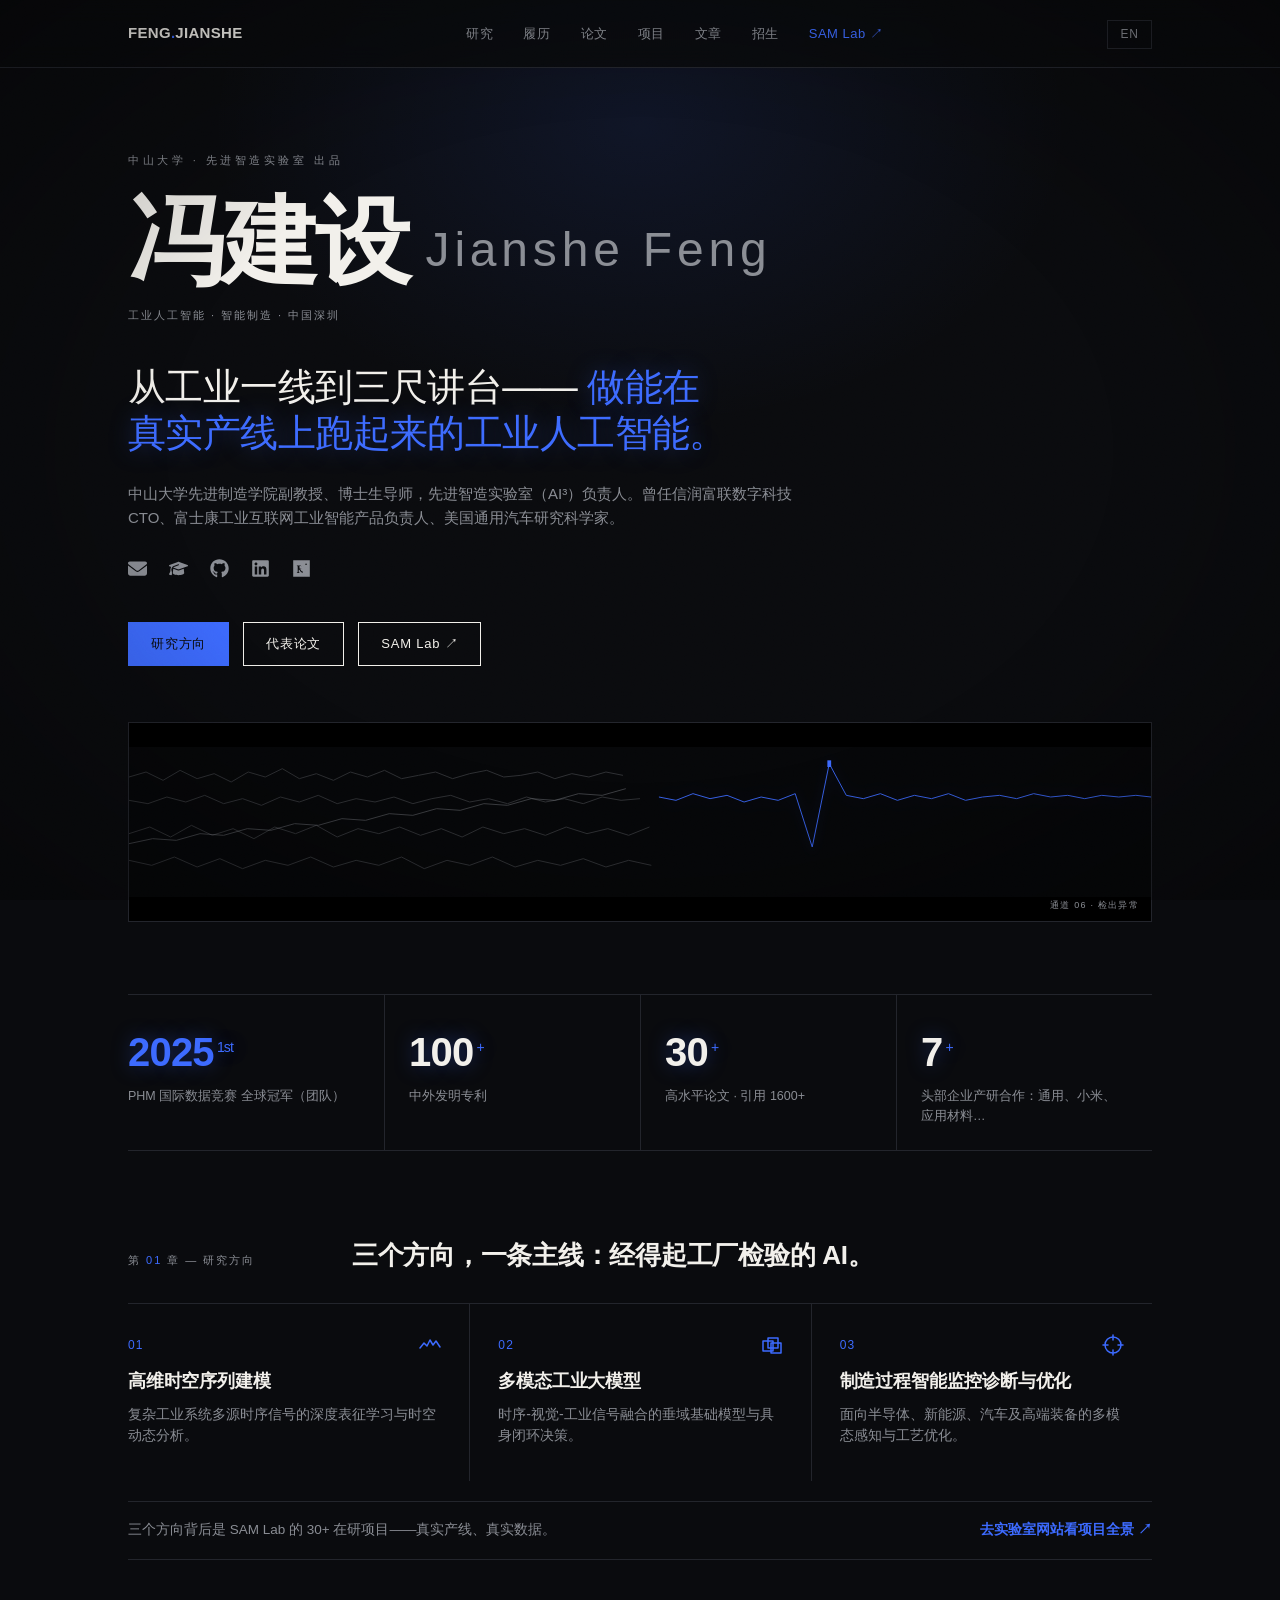
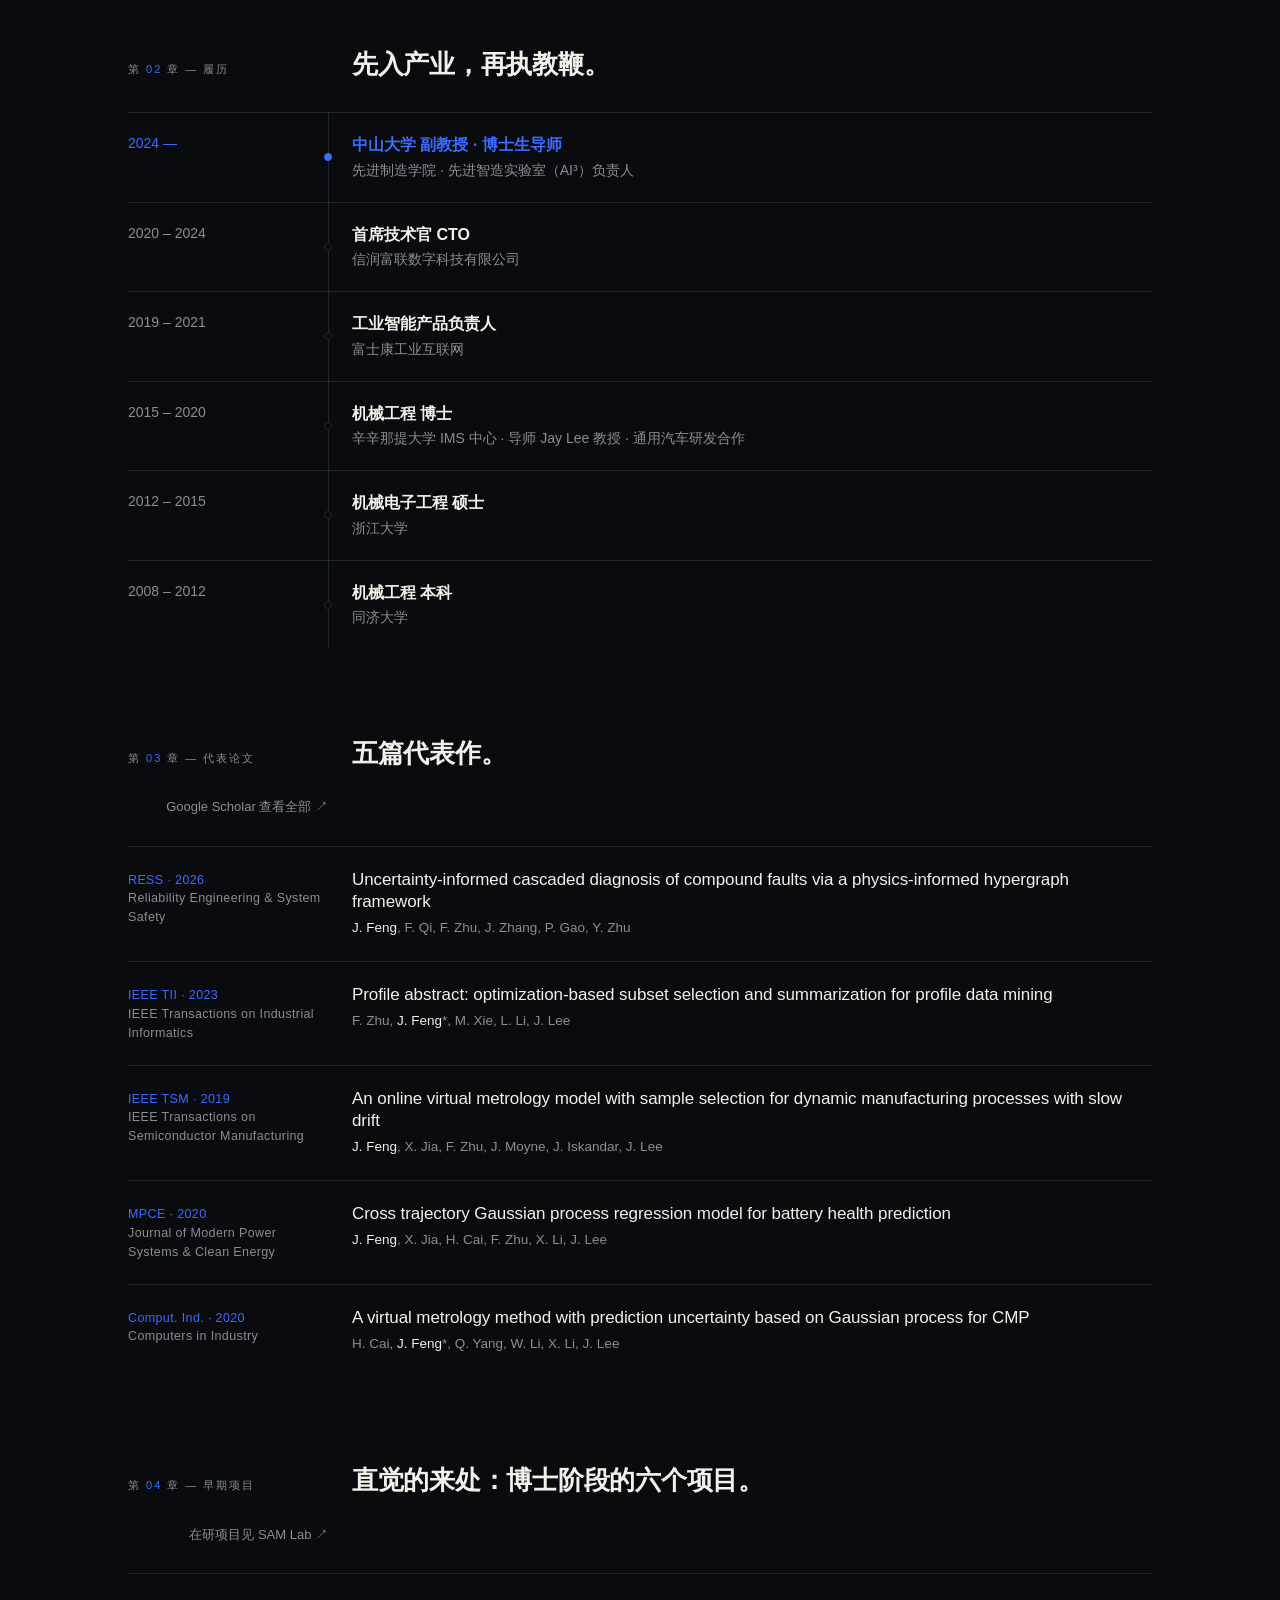
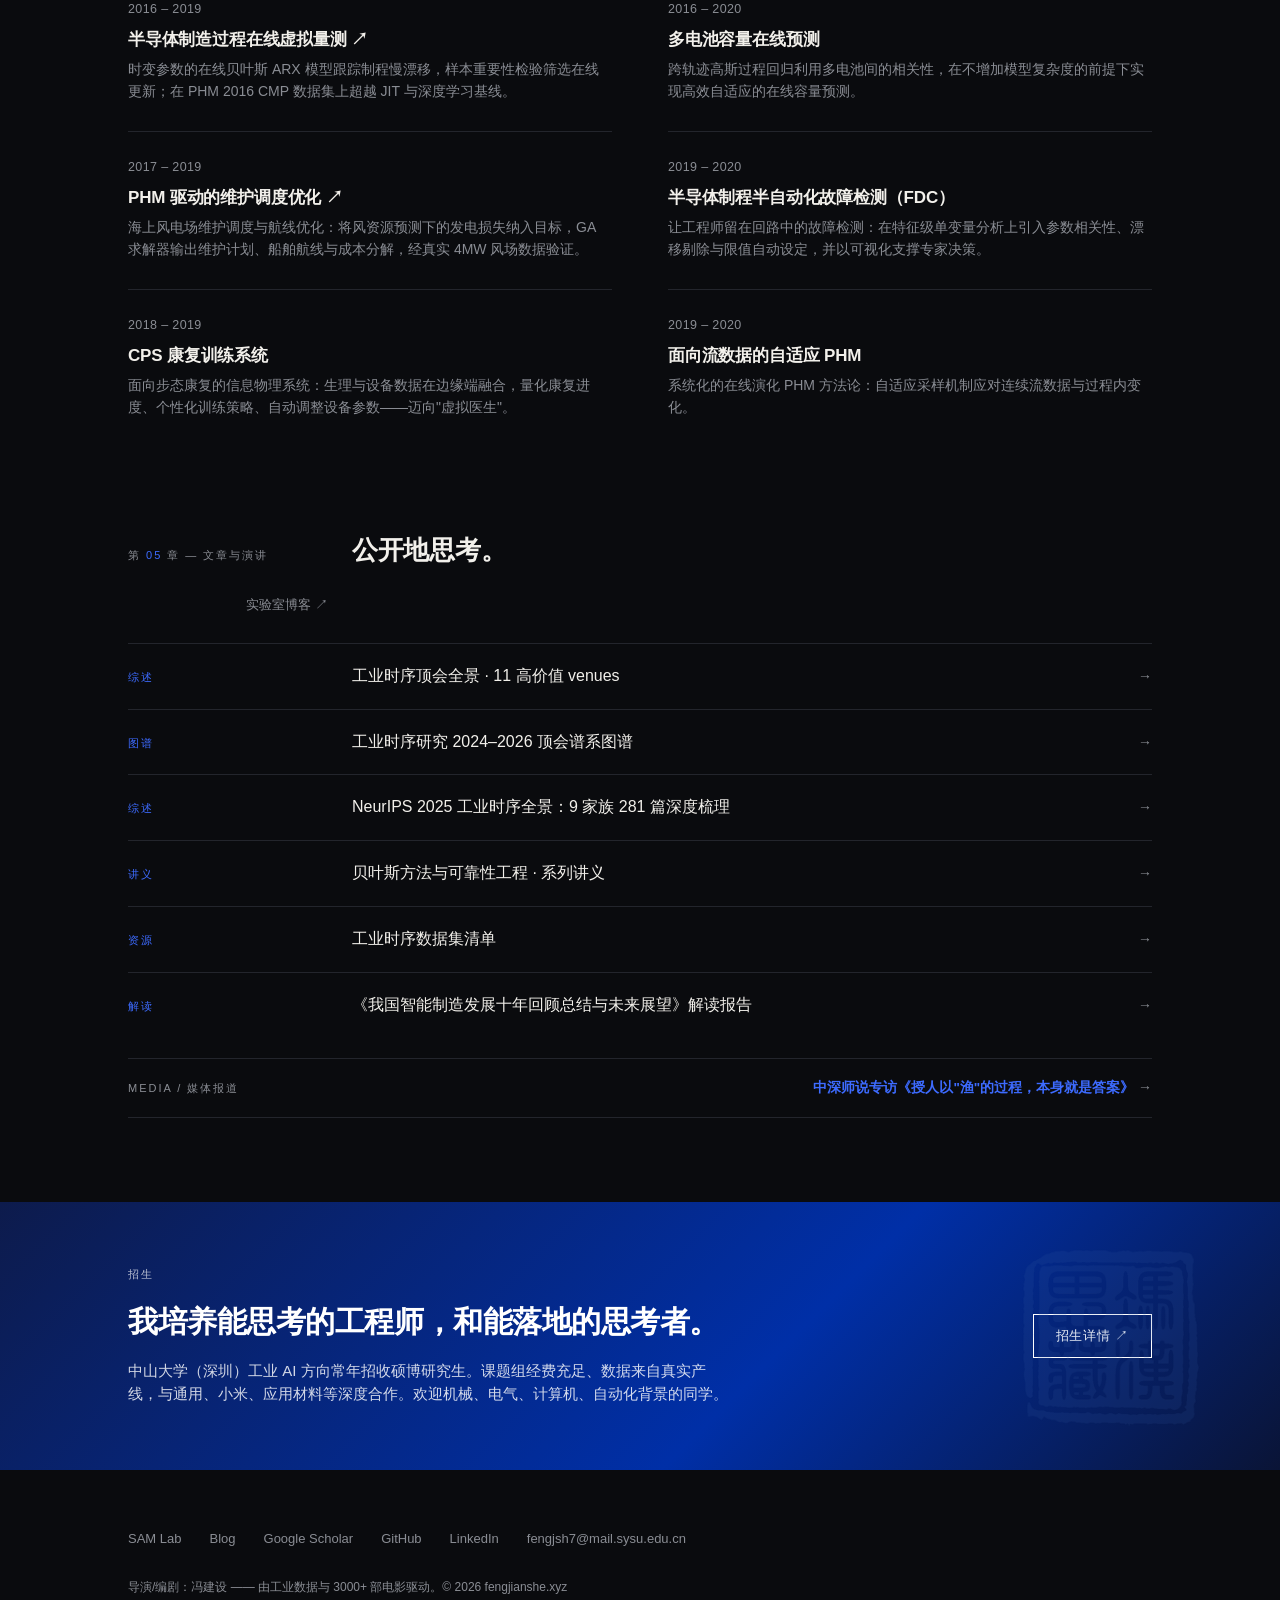
==== commit 7143497b: "deploy: JiansheFengRe/fengjianshe.xyz@253fd72d6d8a8b462a5abaf27dd3e5ab3d1ac1ff" ====
--- a/zh/index.html
+++ b/zh/index.html
@@ -1 +1 @@
-<!DOCTYPE html><html lang="zh-CN" data-astro-cid-5hce7sga> <head><meta charset="utf-8"><meta name="viewport" content="width=device-width, initial-scale=1"><title>冯建设 Jianshe Feng — 工业人工智能 · 中山大学</title><meta name="description" content="中山大学先进制造学院副教授、博士生导师，先进智造实验室（AI³）负责人。从工业一线到三尺讲台——做能在真实产线上跑起来的工业人工智能。"><meta name="author" content="Jianshe Feng"><link rel="alternate" hreflang="en" href="https://fengjianshe.xyz/"><link rel="alternate" hreflang="zh-CN" href="https://fengjianshe.xyz/zh/"><link rel="canonical" href="https://fengjianshe.xyz/zh/"><link rel="icon" href="/icon-32.png" type="image/png" sizes="32x32"><link rel="apple-touch-icon" href="/icon-192.png"><meta property="og:title" content="冯建设 Jianshe Feng — 工业人工智能 · 中山大学"><meta property="og:description" content="中山大学先进制造学院副教授、博士生导师，先进智造实验室（AI³）负责人。从工业一线到三尺讲台——做能在真实产线上跑起来的工业人工智能。"><meta property="og:type" content="profile"><link rel="stylesheet" href="/_astro/index.C3zvkpYN.css"></head> <body data-astro-cid-5hce7sga> <div class="wrap" data-astro-cid-5hce7sga> <nav data-astro-cid-5hce7sga> <a class="logo" href="/zh/" data-astro-cid-5hce7sga>FENG<span data-astro-cid-5hce7sga>.</span>JIANSHE</a> <ul data-astro-cid-5hce7sga> <li data-astro-cid-5hce7sga><a href="#research" data-astro-cid-5hce7sga>研究</a></li> <li data-astro-cid-5hce7sga><a href="#path" data-astro-cid-5hce7sga>履历</a></li> <li data-astro-cid-5hce7sga><a href="#pubs" data-astro-cid-5hce7sga>论文</a></li> <li data-astro-cid-5hce7sga><a href="#projects" data-astro-cid-5hce7sga>项目</a></li> <li data-astro-cid-5hce7sga><a href="#writing" data-astro-cid-5hce7sga>文章</a></li> <li data-astro-cid-5hce7sga><a href="#students" data-astro-cid-5hce7sga>招生</a></li> <li data-astro-cid-5hce7sga><a class="lab" href="https://ai.sysu-sam.com/" data-astro-cid-5hce7sga>SAM Lab ↗</a></li> </ul> <a class="lang-btn" href="/" data-astro-cid-5hce7sga>EN</a> </nav> </div>  <div class="wrap" data-astro-cid-xhaoqxbd> <header class="hero" data-astro-cid-xhaoqxbd> <div class="kicker label" data-astro-cid-xhaoqxbd>工业人工智能 · 智能制造 · 中国深圳</div> <h1 data-astro-cid-xhaoqxbd> 冯建设<span class="cn" data-astro-cid-xhaoqxbd>Jianshe Feng</span> </h1> <p class="thesis" data-astro-cid-xhaoqxbd>从工业一线到三尺讲台—— <em data-astro-cid-xhaoqxbd>做能在真实产线上跑起来的工业人工智能。</em></p> <p class="sub" data-astro-cid-xhaoqxbd>中山大学先进制造学院副教授、博士生导师，先进智造实验室（AI³）负责人。曾任信润富联数字科技 CTO、富士康工业互联网工业智能产品负责人、美国通用汽车研究科学家。</p> <div class="social" data-astro-cid-dv46nlzh> <a href="mailto:fengjsh7@mail.sysu.edu.cn" title="Email" aria-label="Email" data-astro-cid-dv46nlzh> <svg viewBox="0 0 512 512" aria-hidden="true" data-astro-cid-dv46nlzh><path fill="currentColor" d="M48 64C21.5 64 0 85.5 0 112c0 15.1 7.1 29.3 19.2 38.4L236.8 313.6c11.4 8.5 27 8.5 38.4 0L492.8 150.4c12.1-9.1 19.2-23.3 19.2-38.4c0-26.5-21.5-48-48-48L48 64zM0 176L0 384c0 35.3 28.7 64 64 64l384 0c35.3 0 64-28.7 64-64l0-208L294.4 339.2c-22.8 17.1-54 17.1-76.8 0L0 176z" data-astro-cid-dv46nlzh></path></svg>     </a><a href="https://scholar.google.com/citations?hl=en&user=izHfXdgAAAAJ" title="Google Scholar" aria-label="Google Scholar" data-astro-cid-dv46nlzh>  <svg viewBox="0 0 640 512" aria-hidden="true" data-astro-cid-dv46nlzh><path fill="currentColor" d="M320 32c-8.1 0-16.1 1.4-23.7 4.1L15.8 137.4C6.3 140.9 0 149.9 0 160s6.3 19.1 15.8 22.6l57.9 20.9C57.3 229.3 48 259.8 48 291.9l0 28.1c0 28.4-10.8 57.7-22.3 80.8c-6.5 13-13.9 25.8-22.5 37.6C0 442.7-.9 448.3 .9 453.4s6 8.9 11.2 10.2l64 16c4.2 1.1 8.7 .3 12.4-2s6.3-6.1 7.1-10.4c8.6-42.8 4.3-81.2-2.1-108.7C90.3 344.3 86 329.8 80 316.5l0-24.6c0-30.2 10.2-58.7 27.9-81.5c12.9-15.5 29.6-28 49.2-35.7l157-61.7c8.2-3.2 17.5 .8 20.7 9s-.8 17.5-9 20.7l-157 61.7c-12.4 4.9-23.3 12.4-32.2 21.6l159.6 57.6c7.6 2.7 15.6 4.1 23.7 4.1s16.1-1.4 23.7-4.1L624.2 182.6c9.5-3.4 15.8-12.5 15.8-22.6s-6.3-19.1-15.8-22.6L343.7 36.1C336.1 33.4 328.1 32 320 32zM128 408c0 35.3 86 72 192 72s192-36.7 192-72L496.7 262.6 354.5 314c-11.1 4-22.8 6-34.5 6s-23.5-2-34.5-6L143.3 262.6 128 408z" data-astro-cid-dv46nlzh></path></svg>    </a><a href="https://github.com/fengjianshe" title="GitHub" aria-label="GitHub" data-astro-cid-dv46nlzh>   <svg viewBox="0 0 496 512" aria-hidden="true" data-astro-cid-dv46nlzh><path fill="currentColor" d="M165.9 397.4c0 2-2.3 3.6-5.2 3.6-3.3 .3-5.6-1.3-5.6-3.6 0-2 2.3-3.6 5.2-3.6 3-.3 5.6 1.3 5.6 3.6zm-31.1-4.5c-.7 2 1.3 4.3 4.3 4.9 2.6 1 5.6 0 6.2-2s-1.3-4.3-4.3-5.2c-2.6-.7-5.5 .3-6.2 2.3zm44.2-1.7c-2.9 .7-4.9 2.6-4.6 4.9 .3 2 2.9 3.3 5.9 2.6 2.9-.7 4.9-2.6 4.6-4.6-.3-1.9-3-3.2-5.9-2.9zM244.8 8C106.1 8 0 113.3 0 252c0 110.9 69.8 205.8 169.5 239.2 12.8 2.3 17.3-5.6 17.3-12.1 0-6.2-.3-40.4-.3-61.4 0 0-70 15-84.7-29.8 0 0-11.4-29.1-27.8-36.6 0 0-22.9-15.7 1.6-15.4 0 0 24.9 2 38.6 25.8 21.9 38.6 58.6 27.5 72.9 20.9 2.3-16 8.8-27.1 16-33.7-55.9-6.2-112.3-14.3-112.3-110.5 0-27.5 7.6-41.3 23.6-58.9-2.6-6.5-11.1-33.3 2.6-67.9 20.9-6.5 69 27 69 27 20-5.6 41.5-8.5 62.8-8.5s42.8 2.9 62.8 8.5c0 0 48.1-33.6 69-27 13.7 34.7 5.2 61.4 2.6 67.9 16 17.7 25.8 31.5 25.8 58.9 0 96.5-58.9 104.2-114.8 110.5 9.2 7.9 17 22.9 17 46.4 0 33.7-.3 75.4-.3 83.6 0 6.5 4.6 14.4 17.3 12.1C428.2 457.8 496 362.9 496 252 496 113.3 383.5 8 244.8 8z" data-astro-cid-dv46nlzh></path></svg>   </a><a href="https://www.linkedin.com/in/jianshe-feng-096644a1/" title="LinkedIn" aria-label="LinkedIn" data-astro-cid-dv46nlzh>    <svg viewBox="0 0 448 512" aria-hidden="true" data-astro-cid-dv46nlzh><path fill="currentColor" d="M416 32H31.9C14.3 32 0 46.5 0 64.3v383.4C0 465.5 14.3 480 31.9 480H416c17.6 0 32-14.5 32-32.3V64.3c0-17.8-14.4-32.3-32-32.3zM135.4 416H69V202.2h66.5V416zm-33.2-243c-21.3 0-38.5-17.3-38.5-38.5S80.9 96 102.2 96c21.2 0 38.5 17.3 38.5 38.5 0 21.3-17.2 38.5-38.5 38.5zm282.1 243h-66.4V312c0-24.8-.5-56.7-34.5-56.7-34.6 0-39.9 27-39.9 54.9V416h-66.4V202.2h63.7v29.2h.9c8.9-16.8 30.6-34.5 62.9-34.5 67.2 0 79.7 44.3 79.7 101.9V416z" data-astro-cid-dv46nlzh></path></svg>  </a><a href="https://www.researchgate.net/profile/Jianshe_Feng" title="ResearchGate" aria-label="ResearchGate" data-astro-cid-dv46nlzh>     <svg viewBox="0 0 448 512" aria-hidden="true" data-astro-cid-dv46nlzh><path fill="currentColor" d="M0 32v448h448V32H0zm262.2 334.4c-6.6 3-33.2 6-50-14.2-9.2-10.6-25.3-33.3-42.2-63.6-8.9 0-14.7 0-21.4-.6v46.4c0 23.5 2.8 27.1 23.1 29.6v11.9h-70.9v-11.9c17.5-2.5 21.1-5.5 21.1-29.6V213.9c0-24.2-2.8-25.7-21.1-28.2v-12.2h67.5c39.7 0 58.6 15.8 58.6 47.8 0 26.3-16.9 42.9-39.7 48.9 5.8 10.6 19.7 32.8 29.6 46.4 11.9 16.1 18.9 19.7 26.7 22.5l18.7-1.9zM227.6 224.2c0-25.6-16.4-36.4-41.9-36.4-3.9 0-8.3 .3-11.1 .8-3.1 .6-4.4 2.8-4.4 8.9v60.5c4.7 .6 8.9 .8 13.9 .8 28.3 0 43.5-12.5 43.5-34.6zm140.8-82.7c0 12.2-9.4 21.7-21.7 21.7s-21.7-9.4-21.7-21.7 9.4-21.7 21.7-21.7 21.7 9.5 21.7 21.7z" data-astro-cid-dv46nlzh></path></svg> </a> </div>  <div class="cta-row" data-astro-cid-xhaoqxbd> <a class="cta primary" href="#research" data-astro-cid-xhaoqxbd>研究方向</a> <a class="cta" href="#pubs" data-astro-cid-xhaoqxbd>代表论文</a> <a class="cta" href="https://ai.sysu-sam.com/" data-astro-cid-xhaoqxbd>SAM Lab ↗</a> </div> <svg class="signal" viewBox="0 0 1080 90" preserveAspectRatio="none" aria-hidden="true" data-astro-cid-xhaoqxbd> <polyline class="ch" points="0,18 18,15 36,20 54,14 72,19 90,16 108,21 126,15 144,18 162,13 180,19 198,16 216,20 234,15 252,18 270,14 288,19 306,17 324,15 342,19 360,16 378,14 396,18 414,17 432,15 450,19 468,16 486,18 504,15 522,17" data-astro-cid-xhaoqxbd></polyline> <polyline class="ch" points="0,32 20,34 40,30 60,33 80,29 100,34 120,31 140,35 160,30 180,33 200,29 220,34 240,31 260,33 280,30 300,34 320,31 340,29 360,33 380,31 400,34 420,30 440,33 460,31 480,34 500,30 520,32 540,31" data-astro-cid-xhaoqxbd></polyline> <polyline class="ch" points="0,52 22,48 44,54 66,47 88,53 110,49 132,55 154,48 176,52 198,47 220,54 242,49 264,52 286,48 308,53 330,49 352,54 374,48 396,52 418,49 440,53 462,48 484,52 506,49 528,53 550,48" data-astro-cid-xhaoqxbd></polyline> <polyline class="ch" points="0,68 24,71 48,66 72,72 96,67 120,73 144,68 168,71 192,66 216,72 240,68 264,71 288,66 312,73 336,68 360,71 384,66 408,72 432,68 456,71 480,67 504,72 528,68 552,71" data-astro-cid-xhaoqxbd></polyline> <polyline class="ch trend" points="0,58 25,55 50,56 75,52 100,53 125,49 150,50 175,46 200,47 225,43 250,44 275,40 300,41 325,37 350,38 375,34 400,35 425,31 450,32 475,28 500,29 525,25" data-astro-cid-xhaoqxbd></polyline> <polyline class="ch ikb-ch" points="560,30 578,32 596,28 614,31 632,29 650,33 668,30 686,32 704,28 722,60 740,10 758,29 776,31 794,28 812,32 830,29 848,31 866,28 884,32 902,30 920,29 938,31 956,28 974,30 992,29 1010,31 1028,29 1046,30 1064,29 1080,30" data-astro-cid-xhaoqxbd></polyline> <rect class="spike" x="738" y="8" width="4" height="4" data-astro-cid-xhaoqxbd></rect> </svg> </header> <div class="proof" data-astro-cid-xhaoqxbd> <div data-astro-cid-xhaoqxbd> <div class="num" data-astro-cid-xhaoqxbd>2025<sup data-astro-cid-xhaoqxbd>&nbsp;1st</sup></div> <div class="cap" data-astro-cid-xhaoqxbd>PHM 国际数据竞赛 全球冠军（团队）</div> </div><div data-astro-cid-xhaoqxbd> <div class="num" data-astro-cid-xhaoqxbd>100<sup data-astro-cid-xhaoqxbd>&nbsp;+</sup></div> <div class="cap" data-astro-cid-xhaoqxbd>中外发明专利</div> </div><div data-astro-cid-xhaoqxbd> <div class="num" data-astro-cid-xhaoqxbd>30<sup data-astro-cid-xhaoqxbd>&nbsp;+</sup></div> <div class="cap" data-astro-cid-xhaoqxbd>高水平论文 · 引用 1600+</div> </div><div data-astro-cid-xhaoqxbd> <div class="num" data-astro-cid-xhaoqxbd>7<sup data-astro-cid-xhaoqxbd>&nbsp;+</sup></div> <div class="cap" data-astro-cid-xhaoqxbd>头部企业产研合作：通用、小米、应用材料…</div> </div> </div> <section id="research" data-astro-cid-xhaoqxbd> <div class="sec-head" data-astro-cid-xhaoqxbd> <div class="label" data-astro-cid-xhaoqxbd>研究方向</div> <h2 data-astro-cid-xhaoqxbd>三个方向，一条主线：经得起工厂检验的 AI。</h2> </div> <hr class="rule" data-astro-cid-xhaoqxbd> <div class="research" data-astro-cid-xhaoqxbd> <article data-astro-cid-xhaoqxbd> <div class="idx-row" data-astro-cid-xhaoqxbd> <div class="idx" data-astro-cid-xhaoqxbd>01</div> <svg class="ricon" viewBox="0 0 22 22" aria-hidden="true" data-astro-cid-xhaoqxbd> <polyline points="1,14 5,9 8,12 11,6 14,11 17,7 21,13" data-astro-cid-xhaoqxbd></polyline> </svg>   </div> <h3 data-astro-cid-xhaoqxbd>高维时空序列建模</h3> <p data-astro-cid-xhaoqxbd>复杂工业系统多源时序信号的深度表征学习与时空动态分析。</p> </article><article data-astro-cid-xhaoqxbd> <div class="idx-row" data-astro-cid-xhaoqxbd> <div class="idx" data-astro-cid-xhaoqxbd>02</div>  <svg class="ricon" viewBox="0 0 22 22" aria-hidden="true" data-astro-cid-xhaoqxbd> <rect x="2" y="7" width="10" height="10" data-astro-cid-xhaoqxbd></rect> <rect x="7" y="4" width="10" height="10" data-astro-cid-xhaoqxbd></rect> <rect x="10" y="9" width="10" height="10" data-astro-cid-xhaoqxbd></rect> </svg>  </div> <h3 data-astro-cid-xhaoqxbd>多模态工业大模型</h3> <p data-astro-cid-xhaoqxbd>时序-视觉-工业信号融合的垂域基础模型与具身闭环决策。</p> </article><article data-astro-cid-xhaoqxbd> <div class="idx-row" data-astro-cid-xhaoqxbd> <div class="idx" data-astro-cid-xhaoqxbd>03</div>   <svg class="ricon" viewBox="0 0 22 22" aria-hidden="true" data-astro-cid-xhaoqxbd> <circle cx="11" cy="11" r="8" data-astro-cid-xhaoqxbd></circle> <line x1="11" y1="1" x2="11" y2="6" data-astro-cid-xhaoqxbd></line> <line x1="11" y1="16" x2="11" y2="21" data-astro-cid-xhaoqxbd></line> <line x1="1" y1="11" x2="6" y2="11" data-astro-cid-xhaoqxbd></line> <line x1="16" y1="11" x2="21" y2="11" data-astro-cid-xhaoqxbd></line> </svg> </div> <h3 data-astro-cid-xhaoqxbd>制造过程智能监控诊断与优化</h3> <p data-astro-cid-xhaoqxbd>面向半导体、新能源、汽车及高端装备的多模态感知与工艺优化。</p> </article> </div> <div class="lab-note" data-astro-cid-xhaoqxbd> <p data-astro-cid-xhaoqxbd>三个方向背后是 SAM Lab 的 30+ 在研项目——真实产线、真实数据。</p> <a href="https://ai.sysu-sam.com/research/" data-astro-cid-xhaoqxbd>去实验室网站看项目全景 ↗</a> </div> </section> <section id="path" data-astro-cid-xhaoqxbd> <div class="sec-head" data-astro-cid-xhaoqxbd> <div class="label" data-astro-cid-xhaoqxbd>履历</div> <h2 data-astro-cid-xhaoqxbd>先入产业，再执教鞭。</h2> </div> <hr class="rule" data-astro-cid-xhaoqxbd> <ul class="timeline" data-astro-cid-xhaoqxbd> <li class="now" data-astro-cid-xhaoqxbd> <div class="yr" data-astro-cid-xhaoqxbd>2024 —</div> <div class="what" data-astro-cid-xhaoqxbd> <b data-astro-cid-xhaoqxbd>中山大学 副教授 · 博士生导师</b> <span class="org" data-astro-cid-xhaoqxbd>先进制造学院 · 先进智造实验室（AI³）负责人</span> </div> </li><li data-astro-cid-xhaoqxbd> <div class="yr" data-astro-cid-xhaoqxbd>2020 – 2024</div> <div class="what" data-astro-cid-xhaoqxbd> <b data-astro-cid-xhaoqxbd>首席技术官 CTO</b> <span class="org" data-astro-cid-xhaoqxbd>信润富联数字科技有限公司</span> </div> </li><li data-astro-cid-xhaoqxbd> <div class="yr" data-astro-cid-xhaoqxbd>2019 – 2021</div> <div class="what" data-astro-cid-xhaoqxbd> <b data-astro-cid-xhaoqxbd>工业智能产品负责人</b> <span class="org" data-astro-cid-xhaoqxbd>富士康工业互联网</span> </div> </li><li data-astro-cid-xhaoqxbd> <div class="yr" data-astro-cid-xhaoqxbd>2015 – 2020</div> <div class="what" data-astro-cid-xhaoqxbd> <b data-astro-cid-xhaoqxbd>机械工程 博士</b> <span class="org" data-astro-cid-xhaoqxbd>辛辛那提大学 IMS 中心 · 导师 Jay Lee 教授 · 通用汽车研发合作</span> </div> </li><li data-astro-cid-xhaoqxbd> <div class="yr" data-astro-cid-xhaoqxbd>2012 – 2015</div> <div class="what" data-astro-cid-xhaoqxbd> <b data-astro-cid-xhaoqxbd>机械电子工程 硕士</b> <span class="org" data-astro-cid-xhaoqxbd>浙江大学</span> </div> </li><li data-astro-cid-xhaoqxbd> <div class="yr" data-astro-cid-xhaoqxbd>2008 – 2012</div> <div class="what" data-astro-cid-xhaoqxbd> <b data-astro-cid-xhaoqxbd>机械工程 本科</b> <span class="org" data-astro-cid-xhaoqxbd>同济大学</span> </div> </li> </ul> </section> <section id="pubs" data-astro-cid-xhaoqxbd> <div class="sec-head" data-astro-cid-xhaoqxbd> <div class="label" data-astro-cid-xhaoqxbd>代表论文</div> <h2 data-astro-cid-xhaoqxbd>五篇代表作。</h2> <a class="more" href="https://scholar.google.com/citations?hl=en&user=izHfXdgAAAAJ" data-astro-cid-xhaoqxbd>Google Scholar 查看全部 ↗</a> </div> <hr class="rule" data-astro-cid-xhaoqxbd> <ul class="pubs" data-astro-cid-xhaoqxbd> <li data-astro-cid-xhaoqxbd> <div class="venue" data-astro-cid-xhaoqxbd><b data-astro-cid-xhaoqxbd>RESS · 2026</b>Reliability Engineering &amp; System Safety</div> <div data-astro-cid-xhaoqxbd> <h3 data-astro-cid-xhaoqxbd>Uncertainty-informed cascaded diagnosis of compound faults via a physics-informed hypergraph framework</h3> <div class="auth" data-astro-cid-xhaoqxbd><u>J. Feng</u>, F. Qi, F. Zhu, J. Zhang, P. Gao, Y. Zhu</div> </div> </li><li data-astro-cid-xhaoqxbd> <div class="venue" data-astro-cid-xhaoqxbd><b data-astro-cid-xhaoqxbd>IEEE TII · 2023</b>IEEE Transactions on Industrial Informatics</div> <div data-astro-cid-xhaoqxbd> <h3 data-astro-cid-xhaoqxbd>Profile abstract: optimization-based subset selection and summarization for profile data mining</h3> <div class="auth" data-astro-cid-xhaoqxbd>F. Zhu, <u>J. Feng</u>*, M. Xie, L. Li, J. Lee</div> </div> </li><li data-astro-cid-xhaoqxbd> <div class="venue" data-astro-cid-xhaoqxbd><b data-astro-cid-xhaoqxbd>IEEE TSM · 2019</b>IEEE Transactions on Semiconductor Manufacturing</div> <div data-astro-cid-xhaoqxbd> <h3 data-astro-cid-xhaoqxbd>An online virtual metrology model with sample selection for dynamic manufacturing processes with slow drift</h3> <div class="auth" data-astro-cid-xhaoqxbd><u>J. Feng</u>, X. Jia, F. Zhu, J. Moyne, J. Iskandar, J. Lee</div> </div> </li><li data-astro-cid-xhaoqxbd> <div class="venue" data-astro-cid-xhaoqxbd><b data-astro-cid-xhaoqxbd>MPCE · 2020</b>Journal of Modern Power Systems &amp; Clean Energy</div> <div data-astro-cid-xhaoqxbd> <h3 data-astro-cid-xhaoqxbd>Cross trajectory Gaussian process regression model for battery health prediction</h3> <div class="auth" data-astro-cid-xhaoqxbd><u>J. Feng</u>, X. Jia, H. Cai, F. Zhu, X. Li, J. Lee</div> </div> </li><li data-astro-cid-xhaoqxbd> <div class="venue" data-astro-cid-xhaoqxbd><b data-astro-cid-xhaoqxbd>Comput. Ind. · 2020</b>Computers in Industry</div> <div data-astro-cid-xhaoqxbd> <h3 data-astro-cid-xhaoqxbd>A virtual metrology method with prediction uncertainty based on Gaussian process for CMP</h3> <div class="auth" data-astro-cid-xhaoqxbd>H. Cai, <u>J. Feng</u>*, Q. Yang, W. Li, X. Li, J. Lee</div> </div> </li> </ul> </section> <section id="projects" data-astro-cid-xhaoqxbd> <div class="sec-head" data-astro-cid-xhaoqxbd> <div class="label" data-astro-cid-xhaoqxbd>早期项目</div> <h2 data-astro-cid-xhaoqxbd>直觉的来处：博士阶段的六个项目。</h2> <a class="more" href="https://ai.sysu-sam.com/research/" data-astro-cid-xhaoqxbd>在研项目见 SAM Lab ↗</a> </div> <hr class="rule" data-astro-cid-xhaoqxbd> <div class="projects" data-astro-cid-xhaoqxbd> <article data-astro-cid-xhaoqxbd> <div class="yr" data-astro-cid-xhaoqxbd>2016 – 2019</div> <h3 data-astro-cid-xhaoqxbd><a href="https://ieeexplore.ieee.org/document/8845673" data-astro-cid-xhaoqxbd>半导体制造过程在线虚拟量测 ↗</a></h3> <p data-astro-cid-xhaoqxbd>时变参数的在线贝叶斯 ARX 模型跟踪制程慢漂移，样本重要性检验筛选在线更新；在 PHM 2016 CMP 数据集上超越 JIT 与深度学习基线。</p> </article><article data-astro-cid-xhaoqxbd> <div class="yr" data-astro-cid-xhaoqxbd>2016 – 2020</div> <h3 data-astro-cid-xhaoqxbd>多电池容量在线预测</h3> <p data-astro-cid-xhaoqxbd>跨轨迹高斯过程回归利用多电池间的相关性，在不增加模型复杂度的前提下实现高效自适应的在线容量预测。</p> </article><article data-astro-cid-xhaoqxbd> <div class="yr" data-astro-cid-xhaoqxbd>2017 – 2019</div> <h3 data-astro-cid-xhaoqxbd><a href="https://www.researchgate.net/publication/336663228" data-astro-cid-xhaoqxbd>PHM 驱动的维护调度优化 ↗</a></h3> <p data-astro-cid-xhaoqxbd>海上风电场维护调度与航线优化：将风资源预测下的发电损失纳入目标，GA 求解器输出维护计划、船舶航线与成本分解，经真实 4MW 风场数据验证。</p> </article><article data-astro-cid-xhaoqxbd> <div class="yr" data-astro-cid-xhaoqxbd>2019 – 2020</div> <h3 data-astro-cid-xhaoqxbd>半导体制程半自动化故障检测（FDC）</h3> <p data-astro-cid-xhaoqxbd>让工程师留在回路中的故障检测：在特征级单变量分析上引入参数相关性、漂移剔除与限值自动设定，并以可视化支撑专家决策。</p> </article><article data-astro-cid-xhaoqxbd> <div class="yr" data-astro-cid-xhaoqxbd>2018 – 2019</div> <h3 data-astro-cid-xhaoqxbd>CPS 康复训练系统</h3> <p data-astro-cid-xhaoqxbd>面向步态康复的信息物理系统：生理与设备数据在边缘端融合，量化康复进度、个性化训练策略、自动调整设备参数——迈向&quot;虚拟医生&quot;。</p> </article><article data-astro-cid-xhaoqxbd> <div class="yr" data-astro-cid-xhaoqxbd>2019 – 2020</div> <h3 data-astro-cid-xhaoqxbd>面向流数据的自适应 PHM</h3> <p data-astro-cid-xhaoqxbd>系统化的在线演化 PHM 方法论：自适应采样机制应对连续流数据与过程内变化。</p> </article> </div> </section> <section id="writing" data-astro-cid-xhaoqxbd> <div class="sec-head" data-astro-cid-xhaoqxbd> <div class="label" data-astro-cid-xhaoqxbd>文章与演讲</div> <h2 data-astro-cid-xhaoqxbd>公开地思考。</h2> <a class="more" href="https://blog.sysu-sam.com/" data-astro-cid-xhaoqxbd>实验室博客 ↗</a> </div> <hr class="rule" data-astro-cid-xhaoqxbd> <ul class="writing" data-astro-cid-xhaoqxbd> <li data-astro-cid-xhaoqxbd> <a href="https://blog.sysu-sam.com/@fengjianshe/multi-venue-industrial-ts-overview" data-astro-cid-xhaoqxbd> <span class="kind label" data-astro-cid-xhaoqxbd>综述</span> <span class="t" data-astro-cid-xhaoqxbd>工业时序顶会全景 · 11 高价值 venues</span> <span class="arrow" data-astro-cid-xhaoqxbd>→</span> </a> </li><li data-astro-cid-xhaoqxbd> <a href="https://blog.sysu-sam.com/@fengjianshe/industrial-ts-genealogy-ebook-2024-2026" data-astro-cid-xhaoqxbd> <span class="kind label" data-astro-cid-xhaoqxbd>图谱</span> <span class="t" data-astro-cid-xhaoqxbd>工业时序研究 2024–2026 顶会谱系图谱</span> <span class="arrow" data-astro-cid-xhaoqxbd>→</span> </a> </li><li data-astro-cid-xhaoqxbd> <a href="https://blog.sysu-sam.com/@fengjianshe/neurips2025-industrial-ts-map" data-astro-cid-xhaoqxbd> <span class="kind label" data-astro-cid-xhaoqxbd>综述</span> <span class="t" data-astro-cid-xhaoqxbd>NeurIPS 2025 工业时序全景：9 家族 281 篇深度梳理</span> <span class="arrow" data-astro-cid-xhaoqxbd>→</span> </a> </li><li data-astro-cid-xhaoqxbd> <a href="https://blog.sysu-sam.com/@fengjianshe/bayesian-reliability-lectures" data-astro-cid-xhaoqxbd> <span class="kind label" data-astro-cid-xhaoqxbd>讲义</span> <span class="t" data-astro-cid-xhaoqxbd>贝叶斯方法与可靠性工程 · 系列讲义</span> <span class="arrow" data-astro-cid-xhaoqxbd>→</span> </a> </li><li data-astro-cid-xhaoqxbd> <a href="https://blog.sysu-sam.com/@fengjianshe/industrial-ts-datasets-catalog" data-astro-cid-xhaoqxbd> <span class="kind label" data-astro-cid-xhaoqxbd>资源</span> <span class="t" data-astro-cid-xhaoqxbd>工业时序数据集清单</span> <span class="arrow" data-astro-cid-xhaoqxbd>→</span> </a> </li><li data-astro-cid-xhaoqxbd> <a href="https://blog.sysu-sam.com/@fengjianshe/smart-manufacturing-china-decade-review-interpretation" data-astro-cid-xhaoqxbd> <span class="kind label" data-astro-cid-xhaoqxbd>解读</span> <span class="t" data-astro-cid-xhaoqxbd>《我国智能制造发展十年回顾总结与未来展望》解读报告</span> <span class="arrow" data-astro-cid-xhaoqxbd>→</span> </a> </li> </ul> <div class="media-bar" data-astro-cid-xhaoqxbd> <span class="label" data-astro-cid-xhaoqxbd>Media / 媒体报道</span> <div class="media-links" data-astro-cid-xhaoqxbd> <a href="https://ai.sysu-sam.com/news/feng-jianshe-sysu-shenzhen-interview-2025/" data-astro-cid-xhaoqxbd>中深师说专访《授人以&quot;渔&quot;的过程，本身就是答案》 <span class="arrow" data-astro-cid-xhaoqxbd>→</span></a> </div> </div> </section> </div> <div class="students-band" id="students" data-astro-cid-xhaoqxbd> <div class="wrap inner" data-astro-cid-xhaoqxbd> <div data-astro-cid-xhaoqxbd> <div class="label band-label" data-astro-cid-xhaoqxbd>招生</div> <h2 data-astro-cid-xhaoqxbd>我培养能思考的工程师，和能落地的思考者。</h2> <p data-astro-cid-xhaoqxbd>中山大学（深圳）工业 AI 方向常年招收硕博研究生。课题组经费充足、数据来自真实产线，与通用、小米、应用材料等深度合作。欢迎机械、电气、计算机、自动化背景的同学。</p> </div> <a class="cta band-cta" href="https://ai.sysu-sam.com/join/" data-astro-cid-xhaoqxbd>招生详情 ↗</a> <div class="band-stamp" aria-hidden="true" data-astro-cid-xhaoqxbd></div> </div> </div>   <div class="wrap" data-astro-cid-5hce7sga> <footer data-astro-cid-5hce7sga> <div class="cols" data-astro-cid-5hce7sga> <ul data-astro-cid-5hce7sga> <li data-astro-cid-5hce7sga><a href="https://ai.sysu-sam.com/" data-astro-cid-5hce7sga>SAM Lab</a></li> <li data-astro-cid-5hce7sga><a href="https://blog.sysu-sam.com/" data-astro-cid-5hce7sga>Blog</a></li> <li data-astro-cid-5hce7sga><a href="https://scholar.google.com/citations?hl=en&user=izHfXdgAAAAJ" data-astro-cid-5hce7sga>Google Scholar</a></li> <li data-astro-cid-5hce7sga><a href="https://github.com/fengjianshe" data-astro-cid-5hce7sga>GitHub</a></li> <li data-astro-cid-5hce7sga><a href="https://www.linkedin.com/in/jianshe-feng-096644a1/" data-astro-cid-5hce7sga>LinkedIn</a></li> <li data-astro-cid-5hce7sga><a href="mailto:fengjsh7@mail.sysu.edu.cn" data-astro-cid-5hce7sga>fengjsh7@mail.sysu.edu.cn</a></li> </ul> </div> <div class="fine" data-astro-cid-5hce7sga>© 2026 Jianshe Feng · fengjianshe.xyz · 瑞士网格 × 国际克莱因蓝。</div> </footer> </div> </body></html>+<!DOCTYPE html><html lang="zh-CN" data-astro-cid-5hce7sga> <head><meta charset="utf-8"><meta name="viewport" content="width=device-width, initial-scale=1"><meta name="theme-color" content="#0a0b0e"><link rel="preconnect" href="https://fonts.googleapis.com"><link rel="preconnect" href="https://fonts.gstatic.com" crossorigin><link href="https://fonts.googleapis.com/css2?family=Anton&display=swap" rel="stylesheet"><title>冯建设 Jianshe Feng — 工业人工智能 · 中山大学</title><meta name="description" content="中山大学先进制造学院副教授、博士生导师，先进智造实验室（AI³）负责人。从工业一线到三尺讲台——做能在真实产线上跑起来的工业人工智能。"><meta name="author" content="Jianshe Feng"><link rel="alternate" hreflang="en" href="https://fengjianshe.xyz/"><link rel="alternate" hreflang="zh-CN" href="https://fengjianshe.xyz/zh/"><link rel="canonical" href="https://fengjianshe.xyz/zh/"><link rel="icon" href="/icon-32.png" type="image/png" sizes="32x32"><link rel="apple-touch-icon" href="/icon-192.png"><meta property="og:title" content="冯建设 Jianshe Feng — 工业人工智能 · 中山大学"><meta property="og:description" content="中山大学先进制造学院副教授、博士生导师，先进智造实验室（AI³）负责人。从工业一线到三尺讲台——做能在真实产线上跑起来的工业人工智能。"><meta property="og:type" content="profile"><link rel="stylesheet" href="/_astro/index.IGFX12Kk.css"></head> <body data-astro-cid-5hce7sga> <div class="topbar" data-astro-cid-5hce7sga> <div class="wrap" data-astro-cid-5hce7sga> <nav data-astro-cid-5hce7sga> <a class="logo" href="/zh/" data-astro-cid-5hce7sga>FENG<span data-astro-cid-5hce7sga>.</span>JIANSHE</a> <ul data-astro-cid-5hce7sga> <li data-astro-cid-5hce7sga><a href="#research" data-astro-cid-5hce7sga>研究</a></li> <li data-astro-cid-5hce7sga><a href="#path" data-astro-cid-5hce7sga>履历</a></li> <li data-astro-cid-5hce7sga><a href="#pubs" data-astro-cid-5hce7sga>论文</a></li> <li data-astro-cid-5hce7sga><a href="#projects" data-astro-cid-5hce7sga>项目</a></li> <li data-astro-cid-5hce7sga><a href="#writing" data-astro-cid-5hce7sga>文章</a></li> <li data-astro-cid-5hce7sga><a href="#students" data-astro-cid-5hce7sga>招生</a></li> <li data-astro-cid-5hce7sga><a class="lab" href="https://ai.sysu-sam.com/" data-astro-cid-5hce7sga>SAM Lab ↗</a></li> </ul> <a class="lang-btn" href="/" data-astro-cid-5hce7sga>EN</a> </nav> </div> </div>  <div class="wrap" data-astro-cid-xhaoqxbd> <header class="hero" data-astro-cid-xhaoqxbd> <div class="presents" data-astro-cid-xhaoqxbd>中山大学 · 先进智造实验室 出品</div> <h1 data-astro-cid-xhaoqxbd> 冯建设<span class="cn" data-astro-cid-xhaoqxbd>Jianshe Feng</span> </h1> <div class="kicker label" data-astro-cid-xhaoqxbd>工业人工智能 · 智能制造 · 中国深圳</div> <p class="thesis" data-astro-cid-xhaoqxbd>从工业一线到三尺讲台—— <em data-astro-cid-xhaoqxbd>做能在真实产线上跑起来的工业人工智能。</em></p> <p class="sub" data-astro-cid-xhaoqxbd>中山大学先进制造学院副教授、博士生导师，先进智造实验室（AI³）负责人。曾任信润富联数字科技 CTO、富士康工业互联网工业智能产品负责人、美国通用汽车研究科学家。</p> <div class="social" data-astro-cid-dv46nlzh> <a href="mailto:fengjsh7@mail.sysu.edu.cn" title="Email" aria-label="Email" data-astro-cid-dv46nlzh> <svg viewBox="0 0 512 512" aria-hidden="true" data-astro-cid-dv46nlzh><path fill="currentColor" d="M48 64C21.5 64 0 85.5 0 112c0 15.1 7.1 29.3 19.2 38.4L236.8 313.6c11.4 8.5 27 8.5 38.4 0L492.8 150.4c12.1-9.1 19.2-23.3 19.2-38.4c0-26.5-21.5-48-48-48L48 64zM0 176L0 384c0 35.3 28.7 64 64 64l384 0c35.3 0 64-28.7 64-64l0-208L294.4 339.2c-22.8 17.1-54 17.1-76.8 0L0 176z" data-astro-cid-dv46nlzh></path></svg>     </a><a href="https://scholar.google.com/citations?hl=en&user=izHfXdgAAAAJ" title="Google Scholar" aria-label="Google Scholar" data-astro-cid-dv46nlzh>  <svg viewBox="0 0 640 512" aria-hidden="true" data-astro-cid-dv46nlzh><path fill="currentColor" d="M320 32c-8.1 0-16.1 1.4-23.7 4.1L15.8 137.4C6.3 140.9 0 149.9 0 160s6.3 19.1 15.8 22.6l57.9 20.9C57.3 229.3 48 259.8 48 291.9l0 28.1c0 28.4-10.8 57.7-22.3 80.8c-6.5 13-13.9 25.8-22.5 37.6C0 442.7-.9 448.3 .9 453.4s6 8.9 11.2 10.2l64 16c4.2 1.1 8.7 .3 12.4-2s6.3-6.1 7.1-10.4c8.6-42.8 4.3-81.2-2.1-108.7C90.3 344.3 86 329.8 80 316.5l0-24.6c0-30.2 10.2-58.7 27.9-81.5c12.9-15.5 29.6-28 49.2-35.7l157-61.7c8.2-3.2 17.5 .8 20.7 9s-.8 17.5-9 20.7l-157 61.7c-12.4 4.9-23.3 12.4-32.2 21.6l159.6 57.6c7.6 2.7 15.6 4.1 23.7 4.1s16.1-1.4 23.7-4.1L624.2 182.6c9.5-3.4 15.8-12.5 15.8-22.6s-6.3-19.1-15.8-22.6L343.7 36.1C336.1 33.4 328.1 32 320 32zM128 408c0 35.3 86 72 192 72s192-36.7 192-72L496.7 262.6 354.5 314c-11.1 4-22.8 6-34.5 6s-23.5-2-34.5-6L143.3 262.6 128 408z" data-astro-cid-dv46nlzh></path></svg>    </a><a href="https://github.com/fengjianshe" title="GitHub" aria-label="GitHub" data-astro-cid-dv46nlzh>   <svg viewBox="0 0 496 512" aria-hidden="true" data-astro-cid-dv46nlzh><path fill="currentColor" d="M165.9 397.4c0 2-2.3 3.6-5.2 3.6-3.3 .3-5.6-1.3-5.6-3.6 0-2 2.3-3.6 5.2-3.6 3-.3 5.6 1.3 5.6 3.6zm-31.1-4.5c-.7 2 1.3 4.3 4.3 4.9 2.6 1 5.6 0 6.2-2s-1.3-4.3-4.3-5.2c-2.6-.7-5.5 .3-6.2 2.3zm44.2-1.7c-2.9 .7-4.9 2.6-4.6 4.9 .3 2 2.9 3.3 5.9 2.6 2.9-.7 4.9-2.6 4.6-4.6-.3-1.9-3-3.2-5.9-2.9zM244.8 8C106.1 8 0 113.3 0 252c0 110.9 69.8 205.8 169.5 239.2 12.8 2.3 17.3-5.6 17.3-12.1 0-6.2-.3-40.4-.3-61.4 0 0-70 15-84.7-29.8 0 0-11.4-29.1-27.8-36.6 0 0-22.9-15.7 1.6-15.4 0 0 24.9 2 38.6 25.8 21.9 38.6 58.6 27.5 72.9 20.9 2.3-16 8.8-27.1 16-33.7-55.9-6.2-112.3-14.3-112.3-110.5 0-27.5 7.6-41.3 23.6-58.9-2.6-6.5-11.1-33.3 2.6-67.9 20.9-6.5 69 27 69 27 20-5.6 41.5-8.5 62.8-8.5s42.8 2.9 62.8 8.5c0 0 48.1-33.6 69-27 13.7 34.7 5.2 61.4 2.6 67.9 16 17.7 25.8 31.5 25.8 58.9 0 96.5-58.9 104.2-114.8 110.5 9.2 7.9 17 22.9 17 46.4 0 33.7-.3 75.4-.3 83.6 0 6.5 4.6 14.4 17.3 12.1C428.2 457.8 496 362.9 496 252 496 113.3 383.5 8 244.8 8z" data-astro-cid-dv46nlzh></path></svg>   </a><a href="https://www.linkedin.com/in/jianshe-feng-096644a1/" title="LinkedIn" aria-label="LinkedIn" data-astro-cid-dv46nlzh>    <svg viewBox="0 0 448 512" aria-hidden="true" data-astro-cid-dv46nlzh><path fill="currentColor" d="M416 32H31.9C14.3 32 0 46.5 0 64.3v383.4C0 465.5 14.3 480 31.9 480H416c17.6 0 32-14.5 32-32.3V64.3c0-17.8-14.4-32.3-32-32.3zM135.4 416H69V202.2h66.5V416zm-33.2-243c-21.3 0-38.5-17.3-38.5-38.5S80.9 96 102.2 96c21.2 0 38.5 17.3 38.5 38.5 0 21.3-17.2 38.5-38.5 38.5zm282.1 243h-66.4V312c0-24.8-.5-56.7-34.5-56.7-34.6 0-39.9 27-39.9 54.9V416h-66.4V202.2h63.7v29.2h.9c8.9-16.8 30.6-34.5 62.9-34.5 67.2 0 79.7 44.3 79.7 101.9V416z" data-astro-cid-dv46nlzh></path></svg>  </a><a href="https://www.researchgate.net/profile/Jianshe_Feng" title="ResearchGate" aria-label="ResearchGate" data-astro-cid-dv46nlzh>     <svg viewBox="0 0 448 512" aria-hidden="true" data-astro-cid-dv46nlzh><path fill="currentColor" d="M0 32v448h448V32H0zm262.2 334.4c-6.6 3-33.2 6-50-14.2-9.2-10.6-25.3-33.3-42.2-63.6-8.9 0-14.7 0-21.4-.6v46.4c0 23.5 2.8 27.1 23.1 29.6v11.9h-70.9v-11.9c17.5-2.5 21.1-5.5 21.1-29.6V213.9c0-24.2-2.8-25.7-21.1-28.2v-12.2h67.5c39.7 0 58.6 15.8 58.6 47.8 0 26.3-16.9 42.9-39.7 48.9 5.8 10.6 19.7 32.8 29.6 46.4 11.9 16.1 18.9 19.7 26.7 22.5l18.7-1.9zM227.6 224.2c0-25.6-16.4-36.4-41.9-36.4-3.9 0-8.3 .3-11.1 .8-3.1 .6-4.4 2.8-4.4 8.9v60.5c4.7 .6 8.9 .8 13.9 .8 28.3 0 43.5-12.5 43.5-34.6zm140.8-82.7c0 12.2-9.4 21.7-21.7 21.7s-21.7-9.4-21.7-21.7 9.4-21.7 21.7-21.7 21.7 9.5 21.7 21.7z" data-astro-cid-dv46nlzh></path></svg> </a> </div>  <div class="cta-row" data-astro-cid-xhaoqxbd> <a class="cta primary" href="#research" data-astro-cid-xhaoqxbd>研究方向</a> <a class="cta" href="#pubs" data-astro-cid-xhaoqxbd>代表论文</a> <a class="cta" href="https://ai.sysu-sam.com/" data-astro-cid-xhaoqxbd>SAM Lab ↗</a> </div> <div class="screen" data-astro-cid-xhaoqxbd> <svg class="signal" viewBox="0 0 1080 90" preserveAspectRatio="none" aria-hidden="true" data-astro-cid-xhaoqxbd> <polyline class="ch" points="0,18 18,15 36,20 54,14 72,19 90,16 108,21 126,15 144,18 162,13 180,19 198,16 216,20 234,15 252,18 270,14 288,19 306,17 324,15 342,19 360,16 378,14 396,18 414,17 432,15 450,19 468,16 486,18 504,15 522,17" data-astro-cid-xhaoqxbd></polyline> <polyline class="ch" points="0,32 20,34 40,30 60,33 80,29 100,34 120,31 140,35 160,30 180,33 200,29 220,34 240,31 260,33 280,30 300,34 320,31 340,29 360,33 380,31 400,34 420,30 440,33 460,31 480,34 500,30 520,32 540,31" data-astro-cid-xhaoqxbd></polyline> <polyline class="ch" points="0,52 22,48 44,54 66,47 88,53 110,49 132,55 154,48 176,52 198,47 220,54 242,49 264,52 286,48 308,53 330,49 352,54 374,48 396,52 418,49 440,53 462,48 484,52 506,49 528,53 550,48" data-astro-cid-xhaoqxbd></polyline> <polyline class="ch" points="0,68 24,71 48,66 72,72 96,67 120,73 144,68 168,71 192,66 216,72 240,68 264,71 288,66 312,73 336,68 360,71 384,66 408,72 432,68 456,71 480,67 504,72 528,68 552,71" data-astro-cid-xhaoqxbd></polyline> <polyline class="ch trend" points="0,58 25,55 50,56 75,52 100,53 125,49 150,50 175,46 200,47 225,43 250,44 275,40 300,41 325,37 350,38 375,34 400,35 425,31 450,32 475,28 500,29 525,25" data-astro-cid-xhaoqxbd></polyline> <polyline class="ch ikb-ch" points="560,30 578,32 596,28 614,31 632,29 650,33 668,30 686,32 704,28 722,60 740,10 758,29 776,31 794,28 812,32 830,29 848,31 866,28 884,32 902,30 920,29 938,31 956,28 974,30 992,29 1010,31 1028,29 1046,30 1064,29 1080,30" data-astro-cid-xhaoqxbd></polyline> <rect class="spike" x="738" y="8" width="4" height="4" data-astro-cid-xhaoqxbd></rect> </svg> <div class="screen-tag" data-astro-cid-xhaoqxbd>通道 06 · 检出异常</div> </div> </header> <div class="proof" data-astro-cid-xhaoqxbd> <div data-astro-cid-xhaoqxbd> <div class="num" data-astro-cid-xhaoqxbd>2025<sup data-astro-cid-xhaoqxbd>&nbsp;1st</sup></div> <div class="cap" data-astro-cid-xhaoqxbd>PHM 国际数据竞赛 全球冠军（团队）</div> </div><div data-astro-cid-xhaoqxbd> <div class="num" data-astro-cid-xhaoqxbd>100<sup data-astro-cid-xhaoqxbd>&nbsp;+</sup></div> <div class="cap" data-astro-cid-xhaoqxbd>中外发明专利</div> </div><div data-astro-cid-xhaoqxbd> <div class="num" data-astro-cid-xhaoqxbd>30<sup data-astro-cid-xhaoqxbd>&nbsp;+</sup></div> <div class="cap" data-astro-cid-xhaoqxbd>高水平论文 · 引用 1600+</div> </div><div data-astro-cid-xhaoqxbd> <div class="num" data-astro-cid-xhaoqxbd>7<sup data-astro-cid-xhaoqxbd>&nbsp;+</sup></div> <div class="cap" data-astro-cid-xhaoqxbd>头部企业产研合作：通用、小米、应用材料…</div> </div> </div> <section id="research" data-astro-cid-xhaoqxbd> <div class="sec-head" data-astro-cid-xhaoqxbd> <div class="label" data-astro-cid-xhaoqxbd>第 <span class="chno">01</span> 章 — 研究方向</div> <h2 data-astro-cid-xhaoqxbd>三个方向，一条主线：经得起工厂检验的 AI。</h2> </div> <hr class="rule" data-astro-cid-xhaoqxbd> <div class="research" data-astro-cid-xhaoqxbd> <article data-astro-cid-xhaoqxbd> <div class="idx-row" data-astro-cid-xhaoqxbd> <div class="idx" data-astro-cid-xhaoqxbd>01</div> <svg class="ricon" viewBox="0 0 22 22" aria-hidden="true" data-astro-cid-xhaoqxbd> <polyline points="1,14 5,9 8,12 11,6 14,11 17,7 21,13" data-astro-cid-xhaoqxbd></polyline> </svg>   </div> <h3 data-astro-cid-xhaoqxbd>高维时空序列建模</h3> <p data-astro-cid-xhaoqxbd>复杂工业系统多源时序信号的深度表征学习与时空动态分析。</p> </article><article data-astro-cid-xhaoqxbd> <div class="idx-row" data-astro-cid-xhaoqxbd> <div class="idx" data-astro-cid-xhaoqxbd>02</div>  <svg class="ricon" viewBox="0 0 22 22" aria-hidden="true" data-astro-cid-xhaoqxbd> <rect x="2" y="7" width="10" height="10" data-astro-cid-xhaoqxbd></rect> <rect x="7" y="4" width="10" height="10" data-astro-cid-xhaoqxbd></rect> <rect x="10" y="9" width="10" height="10" data-astro-cid-xhaoqxbd></rect> </svg>  </div> <h3 data-astro-cid-xhaoqxbd>多模态工业大模型</h3> <p data-astro-cid-xhaoqxbd>时序-视觉-工业信号融合的垂域基础模型与具身闭环决策。</p> </article><article data-astro-cid-xhaoqxbd> <div class="idx-row" data-astro-cid-xhaoqxbd> <div class="idx" data-astro-cid-xhaoqxbd>03</div>   <svg class="ricon" viewBox="0 0 22 22" aria-hidden="true" data-astro-cid-xhaoqxbd> <circle cx="11" cy="11" r="8" data-astro-cid-xhaoqxbd></circle> <line x1="11" y1="1" x2="11" y2="6" data-astro-cid-xhaoqxbd></line> <line x1="11" y1="16" x2="11" y2="21" data-astro-cid-xhaoqxbd></line> <line x1="1" y1="11" x2="6" y2="11" data-astro-cid-xhaoqxbd></line> <line x1="16" y1="11" x2="21" y2="11" data-astro-cid-xhaoqxbd></line> </svg> </div> <h3 data-astro-cid-xhaoqxbd>制造过程智能监控诊断与优化</h3> <p data-astro-cid-xhaoqxbd>面向半导体、新能源、汽车及高端装备的多模态感知与工艺优化。</p> </article> </div> <div class="lab-note" data-astro-cid-xhaoqxbd> <p data-astro-cid-xhaoqxbd>三个方向背后是 SAM Lab 的 30+ 在研项目——真实产线、真实数据。</p> <a href="https://ai.sysu-sam.com/research/" data-astro-cid-xhaoqxbd>去实验室网站看项目全景 ↗</a> </div> </section> <section id="path" data-astro-cid-xhaoqxbd> <div class="sec-head" data-astro-cid-xhaoqxbd> <div class="label" data-astro-cid-xhaoqxbd>第 <span class="chno">02</span> 章 — 履历</div> <h2 data-astro-cid-xhaoqxbd>先入产业，再执教鞭。</h2> </div> <hr class="rule" data-astro-cid-xhaoqxbd> <ul class="timeline" data-astro-cid-xhaoqxbd> <li class="now" data-astro-cid-xhaoqxbd> <div class="yr" data-astro-cid-xhaoqxbd>2024 —</div> <div class="what" data-astro-cid-xhaoqxbd> <b data-astro-cid-xhaoqxbd>中山大学 副教授 · 博士生导师</b> <span class="org" data-astro-cid-xhaoqxbd>先进制造学院 · 先进智造实验室（AI³）负责人</span> </div> </li><li data-astro-cid-xhaoqxbd> <div class="yr" data-astro-cid-xhaoqxbd>2020 – 2024</div> <div class="what" data-astro-cid-xhaoqxbd> <b data-astro-cid-xhaoqxbd>首席技术官 CTO</b> <span class="org" data-astro-cid-xhaoqxbd>信润富联数字科技有限公司</span> </div> </li><li data-astro-cid-xhaoqxbd> <div class="yr" data-astro-cid-xhaoqxbd>2019 – 2021</div> <div class="what" data-astro-cid-xhaoqxbd> <b data-astro-cid-xhaoqxbd>工业智能产品负责人</b> <span class="org" data-astro-cid-xhaoqxbd>富士康工业互联网</span> </div> </li><li data-astro-cid-xhaoqxbd> <div class="yr" data-astro-cid-xhaoqxbd>2015 – 2020</div> <div class="what" data-astro-cid-xhaoqxbd> <b data-astro-cid-xhaoqxbd>机械工程 博士</b> <span class="org" data-astro-cid-xhaoqxbd>辛辛那提大学 IMS 中心 · 导师 Jay Lee 教授 · 通用汽车研发合作</span> </div> </li><li data-astro-cid-xhaoqxbd> <div class="yr" data-astro-cid-xhaoqxbd>2012 – 2015</div> <div class="what" data-astro-cid-xhaoqxbd> <b data-astro-cid-xhaoqxbd>机械电子工程 硕士</b> <span class="org" data-astro-cid-xhaoqxbd>浙江大学</span> </div> </li><li data-astro-cid-xhaoqxbd> <div class="yr" data-astro-cid-xhaoqxbd>2008 – 2012</div> <div class="what" data-astro-cid-xhaoqxbd> <b data-astro-cid-xhaoqxbd>机械工程 本科</b> <span class="org" data-astro-cid-xhaoqxbd>同济大学</span> </div> </li> </ul> </section> <section id="pubs" data-astro-cid-xhaoqxbd> <div class="sec-head" data-astro-cid-xhaoqxbd> <div class="label" data-astro-cid-xhaoqxbd>第 <span class="chno">03</span> 章 — 代表论文</div> <h2 data-astro-cid-xhaoqxbd>五篇代表作。</h2> <a class="more" href="https://scholar.google.com/citations?hl=en&user=izHfXdgAAAAJ" data-astro-cid-xhaoqxbd>Google Scholar 查看全部 ↗</a> </div> <hr class="rule" data-astro-cid-xhaoqxbd> <ul class="pubs" data-astro-cid-xhaoqxbd> <li data-astro-cid-xhaoqxbd> <div class="venue" data-astro-cid-xhaoqxbd><b data-astro-cid-xhaoqxbd>RESS · 2026</b>Reliability Engineering &amp; System Safety</div> <div data-astro-cid-xhaoqxbd> <h3 data-astro-cid-xhaoqxbd>Uncertainty-informed cascaded diagnosis of compound faults via a physics-informed hypergraph framework</h3> <div class="auth" data-astro-cid-xhaoqxbd><u>J. Feng</u>, F. Qi, F. Zhu, J. Zhang, P. Gao, Y. Zhu</div> </div> </li><li data-astro-cid-xhaoqxbd> <div class="venue" data-astro-cid-xhaoqxbd><b data-astro-cid-xhaoqxbd>IEEE TII · 2023</b>IEEE Transactions on Industrial Informatics</div> <div data-astro-cid-xhaoqxbd> <h3 data-astro-cid-xhaoqxbd>Profile abstract: optimization-based subset selection and summarization for profile data mining</h3> <div class="auth" data-astro-cid-xhaoqxbd>F. Zhu, <u>J. Feng</u>*, M. Xie, L. Li, J. Lee</div> </div> </li><li data-astro-cid-xhaoqxbd> <div class="venue" data-astro-cid-xhaoqxbd><b data-astro-cid-xhaoqxbd>IEEE TSM · 2019</b>IEEE Transactions on Semiconductor Manufacturing</div> <div data-astro-cid-xhaoqxbd> <h3 data-astro-cid-xhaoqxbd>An online virtual metrology model with sample selection for dynamic manufacturing processes with slow drift</h3> <div class="auth" data-astro-cid-xhaoqxbd><u>J. Feng</u>, X. Jia, F. Zhu, J. Moyne, J. Iskandar, J. Lee</div> </div> </li><li data-astro-cid-xhaoqxbd> <div class="venue" data-astro-cid-xhaoqxbd><b data-astro-cid-xhaoqxbd>MPCE · 2020</b>Journal of Modern Power Systems &amp; Clean Energy</div> <div data-astro-cid-xhaoqxbd> <h3 data-astro-cid-xhaoqxbd>Cross trajectory Gaussian process regression model for battery health prediction</h3> <div class="auth" data-astro-cid-xhaoqxbd><u>J. Feng</u>, X. Jia, H. Cai, F. Zhu, X. Li, J. Lee</div> </div> </li><li data-astro-cid-xhaoqxbd> <div class="venue" data-astro-cid-xhaoqxbd><b data-astro-cid-xhaoqxbd>Comput. Ind. · 2020</b>Computers in Industry</div> <div data-astro-cid-xhaoqxbd> <h3 data-astro-cid-xhaoqxbd>A virtual metrology method with prediction uncertainty based on Gaussian process for CMP</h3> <div class="auth" data-astro-cid-xhaoqxbd>H. Cai, <u>J. Feng</u>*, Q. Yang, W. Li, X. Li, J. Lee</div> </div> </li> </ul> </section> <section id="projects" data-astro-cid-xhaoqxbd> <div class="sec-head" data-astro-cid-xhaoqxbd> <div class="label" data-astro-cid-xhaoqxbd>第 <span class="chno">04</span> 章 — 早期项目</div> <h2 data-astro-cid-xhaoqxbd>直觉的来处：博士阶段的六个项目。</h2> <a class="more" href="https://ai.sysu-sam.com/research/" data-astro-cid-xhaoqxbd>在研项目见 SAM Lab ↗</a> </div> <hr class="rule" data-astro-cid-xhaoqxbd> <div class="projects" data-astro-cid-xhaoqxbd> <article data-astro-cid-xhaoqxbd> <div class="yr" data-astro-cid-xhaoqxbd>2016 – 2019</div> <h3 data-astro-cid-xhaoqxbd><a href="https://ieeexplore.ieee.org/document/8845673" data-astro-cid-xhaoqxbd>半导体制造过程在线虚拟量测 ↗</a></h3> <p data-astro-cid-xhaoqxbd>时变参数的在线贝叶斯 ARX 模型跟踪制程慢漂移，样本重要性检验筛选在线更新；在 PHM 2016 CMP 数据集上超越 JIT 与深度学习基线。</p> </article><article data-astro-cid-xhaoqxbd> <div class="yr" data-astro-cid-xhaoqxbd>2016 – 2020</div> <h3 data-astro-cid-xhaoqxbd>多电池容量在线预测</h3> <p data-astro-cid-xhaoqxbd>跨轨迹高斯过程回归利用多电池间的相关性，在不增加模型复杂度的前提下实现高效自适应的在线容量预测。</p> </article><article data-astro-cid-xhaoqxbd> <div class="yr" data-astro-cid-xhaoqxbd>2017 – 2019</div> <h3 data-astro-cid-xhaoqxbd><a href="https://www.researchgate.net/publication/336663228" data-astro-cid-xhaoqxbd>PHM 驱动的维护调度优化 ↗</a></h3> <p data-astro-cid-xhaoqxbd>海上风电场维护调度与航线优化：将风资源预测下的发电损失纳入目标，GA 求解器输出维护计划、船舶航线与成本分解，经真实 4MW 风场数据验证。</p> </article><article data-astro-cid-xhaoqxbd> <div class="yr" data-astro-cid-xhaoqxbd>2019 – 2020</div> <h3 data-astro-cid-xhaoqxbd>半导体制程半自动化故障检测（FDC）</h3> <p data-astro-cid-xhaoqxbd>让工程师留在回路中的故障检测：在特征级单变量分析上引入参数相关性、漂移剔除与限值自动设定，并以可视化支撑专家决策。</p> </article><article data-astro-cid-xhaoqxbd> <div class="yr" data-astro-cid-xhaoqxbd>2018 – 2019</div> <h3 data-astro-cid-xhaoqxbd>CPS 康复训练系统</h3> <p data-astro-cid-xhaoqxbd>面向步态康复的信息物理系统：生理与设备数据在边缘端融合，量化康复进度、个性化训练策略、自动调整设备参数——迈向&quot;虚拟医生&quot;。</p> </article><article data-astro-cid-xhaoqxbd> <div class="yr" data-astro-cid-xhaoqxbd>2019 – 2020</div> <h3 data-astro-cid-xhaoqxbd>面向流数据的自适应 PHM</h3> <p data-astro-cid-xhaoqxbd>系统化的在线演化 PHM 方法论：自适应采样机制应对连续流数据与过程内变化。</p> </article> </div> </section> <section id="writing" data-astro-cid-xhaoqxbd> <div class="sec-head" data-astro-cid-xhaoqxbd> <div class="label" data-astro-cid-xhaoqxbd>第 <span class="chno">05</span> 章 — 文章与演讲</div> <h2 data-astro-cid-xhaoqxbd>公开地思考。</h2> <a class="more" href="https://blog.sysu-sam.com/" data-astro-cid-xhaoqxbd>实验室博客 ↗</a> </div> <hr class="rule" data-astro-cid-xhaoqxbd> <ul class="writing" data-astro-cid-xhaoqxbd> <li data-astro-cid-xhaoqxbd> <a href="https://blog.sysu-sam.com/@fengjianshe/multi-venue-industrial-ts-overview" data-astro-cid-xhaoqxbd> <span class="kind label" data-astro-cid-xhaoqxbd>综述</span> <span class="t" data-astro-cid-xhaoqxbd>工业时序顶会全景 · 11 高价值 venues</span> <span class="arrow" data-astro-cid-xhaoqxbd>→</span> </a> </li><li data-astro-cid-xhaoqxbd> <a href="https://blog.sysu-sam.com/@fengjianshe/industrial-ts-genealogy-ebook-2024-2026" data-astro-cid-xhaoqxbd> <span class="kind label" data-astro-cid-xhaoqxbd>图谱</span> <span class="t" data-astro-cid-xhaoqxbd>工业时序研究 2024–2026 顶会谱系图谱</span> <span class="arrow" data-astro-cid-xhaoqxbd>→</span> </a> </li><li data-astro-cid-xhaoqxbd> <a href="https://blog.sysu-sam.com/@fengjianshe/neurips2025-industrial-ts-map" data-astro-cid-xhaoqxbd> <span class="kind label" data-astro-cid-xhaoqxbd>综述</span> <span class="t" data-astro-cid-xhaoqxbd>NeurIPS 2025 工业时序全景：9 家族 281 篇深度梳理</span> <span class="arrow" data-astro-cid-xhaoqxbd>→</span> </a> </li><li data-astro-cid-xhaoqxbd> <a href="https://blog.sysu-sam.com/@fengjianshe/bayesian-reliability-lectures" data-astro-cid-xhaoqxbd> <span class="kind label" data-astro-cid-xhaoqxbd>讲义</span> <span class="t" data-astro-cid-xhaoqxbd>贝叶斯方法与可靠性工程 · 系列讲义</span> <span class="arrow" data-astro-cid-xhaoqxbd>→</span> </a> </li><li data-astro-cid-xhaoqxbd> <a href="https://blog.sysu-sam.com/@fengjianshe/industrial-ts-datasets-catalog" data-astro-cid-xhaoqxbd> <span class="kind label" data-astro-cid-xhaoqxbd>资源</span> <span class="t" data-astro-cid-xhaoqxbd>工业时序数据集清单</span> <span class="arrow" data-astro-cid-xhaoqxbd>→</span> </a> </li><li data-astro-cid-xhaoqxbd> <a href="https://blog.sysu-sam.com/@fengjianshe/smart-manufacturing-china-decade-review-interpretation" data-astro-cid-xhaoqxbd> <span class="kind label" data-astro-cid-xhaoqxbd>解读</span> <span class="t" data-astro-cid-xhaoqxbd>《我国智能制造发展十年回顾总结与未来展望》解读报告</span> <span class="arrow" data-astro-cid-xhaoqxbd>→</span> </a> </li> </ul> <div class="media-bar" data-astro-cid-xhaoqxbd> <span class="label" data-astro-cid-xhaoqxbd>Media / 媒体报道</span> <div class="media-links" data-astro-cid-xhaoqxbd> <a href="https://ai.sysu-sam.com/news/feng-jianshe-sysu-shenzhen-interview-2025/" data-astro-cid-xhaoqxbd>中深师说专访《授人以&quot;渔&quot;的过程，本身就是答案》 <span class="arrow" data-astro-cid-xhaoqxbd>→</span></a> </div> </div> </section> </div> <div class="students-band" id="students" data-astro-cid-xhaoqxbd> <div class="wrap inner" data-astro-cid-xhaoqxbd> <div data-astro-cid-xhaoqxbd> <div class="label band-label" data-astro-cid-xhaoqxbd>招生</div> <h2 data-astro-cid-xhaoqxbd>我培养能思考的工程师，和能落地的思考者。</h2> <p data-astro-cid-xhaoqxbd>中山大学（深圳）工业 AI 方向常年招收硕博研究生。课题组经费充足、数据来自真实产线，与通用、小米、应用材料等深度合作。欢迎机械、电气、计算机、自动化背景的同学。</p> </div> <a class="cta band-cta" href="https://ai.sysu-sam.com/join/" data-astro-cid-xhaoqxbd>招生详情 ↗</a> <div class="band-stamp" aria-hidden="true" data-astro-cid-xhaoqxbd></div> </div> </div>   <div class="wrap" data-astro-cid-5hce7sga> <footer data-astro-cid-5hce7sga> <div class="cols" data-astro-cid-5hce7sga> <ul data-astro-cid-5hce7sga> <li data-astro-cid-5hce7sga><a href="https://ai.sysu-sam.com/" data-astro-cid-5hce7sga>SAM Lab</a></li> <li data-astro-cid-5hce7sga><a href="https://blog.sysu-sam.com/" data-astro-cid-5hce7sga>Blog</a></li> <li data-astro-cid-5hce7sga><a href="https://scholar.google.com/citations?hl=en&user=izHfXdgAAAAJ" data-astro-cid-5hce7sga>Google Scholar</a></li> <li data-astro-cid-5hce7sga><a href="https://github.com/fengjianshe" data-astro-cid-5hce7sga>GitHub</a></li> <li data-astro-cid-5hce7sga><a href="https://www.linkedin.com/in/jianshe-feng-096644a1/" data-astro-cid-5hce7sga>LinkedIn</a></li> <li data-astro-cid-5hce7sga><a href="mailto:fengjsh7@mail.sysu.edu.cn" data-astro-cid-5hce7sga>fengjsh7@mail.sysu.edu.cn</a></li> </ul> </div> <div class="fine" data-astro-cid-5hce7sga>导演/编剧：冯建设 —— 由工业数据与 3000+ 部电影驱动。© 2026 fengjianshe.xyz</div> </footer> </div> </body></html>
--- a/_astro/index.IGFX12Kk.css
+++ b/_astro/index.IGFX12Kk.css
@@ -0,0 +1 @@
+:root{--paper: #0a0b0e;--ink: #f2f0eb;--grey: #8a8d94;--hairline: #23252c;--ikb: #3d6bff;--ikb-ink: #0a0b0e;--glow: rgba(61, 107, 255, .35)}*{box-sizing:border-box}html,body{margin:0}html{scroll-behavior:smooth}@media(prefers-reduced-motion:reduce){html{scroll-behavior:auto}}body{background:var(--paper);color:var(--ink);font-family:Helvetica Neue,Helvetica,PingFang SC,Hiragino Sans GB,Arial,sans-serif;font-size:16px;line-height:1.55;-webkit-font-smoothing:antialiased;position:relative}body:before{content:"";position:fixed;inset:0;z-index:9998;pointer-events:none;background:radial-gradient(ellipse at center,transparent 52%,rgba(0,0,0,.35) 100%)}body:after{content:"";position:fixed;inset:0;z-index:9999;pointer-events:none;opacity:.045;mix-blend-mode:overlay;background-image:url("data:image/svg+xml,%3Csvg xmlns='http://www.w3.org/2000/svg' width='140' height='140'%3E%3Cfilter id='n'%3E%3CfeTurbulence type='fractalNoise' baseFrequency='0.9' numOctaves='2' stitchTiles='stitch'/%3E%3C/filter%3E%3Crect width='100%25' height='100%25' filter='url(%23n)'/%3E%3C/svg%3E")}.wrap{max-width:1080px;margin:0 auto;padding:0 28px}a{color:inherit;text-decoration:none}a:hover{color:var(--ikb)}a:focus-visible{outline:2px solid var(--ikb);outline-offset:3px}.display{font-family:Anton,Helvetica Neue,Helvetica,PingFang SC,Hiragino Sans GB,Arial,sans-serif;font-weight:400}.label{font-size:11px;font-weight:500;letter-spacing:.18em;text-transform:uppercase;color:var(--grey)}.label .chno{color:var(--ikb)}.cta{display:inline-block;font-size:13px;font-weight:500;letter-spacing:.06em;padding:11px 22px;border:1px solid var(--ink)}.cta.primary{background:var(--ikb);border-color:var(--ikb);color:var(--ikb-ink)}.cta.primary:hover{background:var(--ink);border-color:var(--ink);color:var(--paper)}.cta:hover{border-color:var(--ikb);color:var(--ikb)}section{padding:84px 0 0}.sec-head{display:grid;grid-template-columns:200px 1fr;gap:24px;align-items:baseline;padding-bottom:28px}.sec-head h2{margin:0;font-size:26px;letter-spacing:-.01em;font-weight:700;text-wrap:balance}html[lang=en] .sec-head h2{font-family:Anton,Helvetica Neue,Helvetica,Arial,sans-serif;font-weight:400;text-transform:uppercase;letter-spacing:.01em;font-size:30px}html[lang=zh-CN] .sec-head h2{font-weight:800}.sec-head .more{justify-self:end;font-size:13px;color:var(--grey)}.sec-head .more:hover{color:var(--ikb)}.rule{border:0;border-top:1px solid var(--hairline);margin:0}@media(max-width:760px){.sec-head{grid-template-columns:1fr;gap:6px}.sec-head .more{justify-self:start}}.topbar[data-astro-cid-5hce7sga]{position:sticky;top:0;z-index:100;background:#0a0b0ed9;backdrop-filter:blur(12px);-webkit-backdrop-filter:blur(12px);border-bottom:1px solid var(--hairline)}nav[data-astro-cid-5hce7sga]{display:flex;align-items:baseline;justify-content:space-between;padding:20px 0 18px}nav[data-astro-cid-5hce7sga] .logo[data-astro-cid-5hce7sga]{font-weight:700;font-size:15px;letter-spacing:.02em}nav[data-astro-cid-5hce7sga] .logo[data-astro-cid-5hce7sga] span[data-astro-cid-5hce7sga]{color:var(--ikb)}nav[data-astro-cid-5hce7sga] ul[data-astro-cid-5hce7sga]{display:flex;gap:30px;list-style:none;margin:0;padding:0}nav[data-astro-cid-5hce7sga] ul[data-astro-cid-5hce7sga] a[data-astro-cid-5hce7sga]{font-size:13px;letter-spacing:.04em;color:var(--grey)}nav[data-astro-cid-5hce7sga] ul[data-astro-cid-5hce7sga] a[data-astro-cid-5hce7sga]:hover{color:var(--ikb)}nav[data-astro-cid-5hce7sga] ul[data-astro-cid-5hce7sga] a[data-astro-cid-5hce7sga].lab{color:var(--ikb);font-weight:500}.lang-btn[data-astro-cid-5hce7sga]{font-size:12px;letter-spacing:.08em;color:var(--grey);border:1px solid var(--hairline);padding:4px 12px}.lang-btn[data-astro-cid-5hce7sga]:hover{border-color:var(--ikb);color:var(--ikb)}footer[data-astro-cid-5hce7sga]{padding:56px 0 64px}footer[data-astro-cid-5hce7sga] .cols[data-astro-cid-5hce7sga]{display:flex;justify-content:space-between;align-items:baseline;flex-wrap:wrap;gap:20px}footer[data-astro-cid-5hce7sga] ul[data-astro-cid-5hce7sga]{display:flex;gap:28px;list-style:none;margin:0;padding:0;flex-wrap:wrap}footer[data-astro-cid-5hce7sga] a[data-astro-cid-5hce7sga]{font-size:13px;color:var(--grey)}footer[data-astro-cid-5hce7sga] .fine[data-astro-cid-5hce7sga]{font-size:12px;color:var(--grey);margin-top:28px}@media(max-width:760px){nav[data-astro-cid-5hce7sga] ul[data-astro-cid-5hce7sga]{display:none}}.social[data-astro-cid-dv46nlzh]{display:flex;gap:22px;margin-top:30px}.social[data-astro-cid-dv46nlzh] a[data-astro-cid-dv46nlzh]{color:var(--grey);display:inline-flex}.social[data-astro-cid-dv46nlzh] a[data-astro-cid-dv46nlzh]:hover{color:var(--ikb)}.social[data-astro-cid-dv46nlzh] svg[data-astro-cid-dv46nlzh]{width:19px;height:19px}.hero[data-astro-cid-xhaoqxbd]{padding:84px 0 72px;position:relative;isolation:isolate}.hero[data-astro-cid-xhaoqxbd]:before{content:"";position:absolute;inset:-12% 0 20%;z-index:-1;pointer-events:none;background:radial-gradient(ellipse 60% 50% at 50% 20%,rgba(61,107,255,.1),transparent 70%)}.hero[data-astro-cid-xhaoqxbd] .presents[data-astro-cid-xhaoqxbd]{margin-bottom:26px;font-size:11px;letter-spacing:.32em;text-transform:uppercase;color:var(--grey);font-weight:500}.hero[data-astro-cid-xhaoqxbd] .kicker[data-astro-cid-xhaoqxbd]{margin-top:18px}.hero[data-astro-cid-xhaoqxbd] h1[data-astro-cid-xhaoqxbd]{margin:0;font-size:clamp(40px,7.2vw,84px);line-height:1.02;letter-spacing:-.025em;font-weight:700;text-wrap:balance}.hero[data-astro-cid-xhaoqxbd] h1[data-astro-cid-xhaoqxbd] .cn[data-astro-cid-xhaoqxbd]{font-weight:400;color:var(--grey);font-size:.5em;letter-spacing:.1em;vertical-align:18%;margin-left:.35em}html[lang=en] .hero[data-astro-cid-xhaoqxbd] h1[data-astro-cid-xhaoqxbd]{font-family:Anton,Helvetica Neue,Helvetica,Arial,sans-serif;text-transform:uppercase;letter-spacing:.01em;font-weight:400;font-size:clamp(56px,9vw,120px);line-height:.95}html[lang=en] .hero[data-astro-cid-xhaoqxbd] h1[data-astro-cid-xhaoqxbd] .cn[data-astro-cid-xhaoqxbd]{text-transform:none}html[lang=zh-CN] .hero[data-astro-cid-xhaoqxbd] h1[data-astro-cid-xhaoqxbd]{font-size:clamp(48px,8vw,96px);font-weight:700;line-height:.98}.hero[data-astro-cid-xhaoqxbd] .thesis[data-astro-cid-xhaoqxbd]{margin:40px 0 0;font-size:clamp(22px,3.4vw,38px);line-height:1.22;letter-spacing:-.015em;font-weight:500;max-width:21em;text-wrap:balance}.hero[data-astro-cid-xhaoqxbd] .thesis[data-astro-cid-xhaoqxbd] em[data-astro-cid-xhaoqxbd]{font-style:normal;color:var(--ikb);text-shadow:0 0 24px var(--glow)}.hero[data-astro-cid-xhaoqxbd] .sub[data-astro-cid-xhaoqxbd]{margin:26px 0 0;color:var(--grey);font-size:15px;max-width:46em}.hero[data-astro-cid-xhaoqxbd] .cta-row[data-astro-cid-xhaoqxbd]{display:flex;gap:14px;margin-top:44px;flex-wrap:wrap}.screen[data-astro-cid-xhaoqxbd]{position:relative;margin-top:56px;overflow:hidden;height:clamp(160px,22vw,200px);border:1px solid var(--hairline);background:#060709}.screen[data-astro-cid-xhaoqxbd]:before,.screen[data-astro-cid-xhaoqxbd]:after{content:"";position:absolute;left:0;right:0;height:24px;background:#000;z-index:1}.screen[data-astro-cid-xhaoqxbd]:before{top:0}.screen[data-astro-cid-xhaoqxbd]:after{bottom:0}.screen[data-astro-cid-xhaoqxbd] .signal[data-astro-cid-xhaoqxbd]{position:absolute;top:24px;left:0;right:0;width:100%;height:calc(100% - 48px);display:block;overflow:visible}.screen[data-astro-cid-xhaoqxbd] .signal[data-astro-cid-xhaoqxbd] .ch[data-astro-cid-xhaoqxbd]{fill:none;stroke:var(--grey);stroke-width:1;opacity:.3;vector-effect:non-scaling-stroke}.screen[data-astro-cid-xhaoqxbd] .signal[data-astro-cid-xhaoqxbd] .ch[data-astro-cid-xhaoqxbd].trend{opacity:.4}.screen[data-astro-cid-xhaoqxbd] .signal[data-astro-cid-xhaoqxbd] .ikb-ch[data-astro-cid-xhaoqxbd]{stroke:var(--ikb);opacity:.9;filter:drop-shadow(0 0 6px var(--glow))}.screen[data-astro-cid-xhaoqxbd] .signal[data-astro-cid-xhaoqxbd] .spike[data-astro-cid-xhaoqxbd]{fill:var(--ikb)}.screen-tag[data-astro-cid-xhaoqxbd]{position:absolute;right:12px;bottom:8px;z-index:2;font-size:9px;letter-spacing:.14em;text-transform:uppercase;color:var(--grey)}.proof[data-astro-cid-xhaoqxbd]{border-top:1px solid var(--hairline);border-bottom:1px solid var(--hairline);display:grid;grid-template-columns:repeat(4,1fr)}.proof[data-astro-cid-xhaoqxbd]>div[data-astro-cid-xhaoqxbd]{padding:26px 24px 24px;border-left:1px solid var(--hairline)}.proof[data-astro-cid-xhaoqxbd]>div[data-astro-cid-xhaoqxbd]:first-child{border-left:none;padding-left:0}.proof[data-astro-cid-xhaoqxbd] .num[data-astro-cid-xhaoqxbd]{font-size:40px;font-weight:700;letter-spacing:-.02em;font-variant-numeric:tabular-nums;text-shadow:0 0 20px var(--glow)}.proof[data-astro-cid-xhaoqxbd]>div[data-astro-cid-xhaoqxbd]:first-child .num[data-astro-cid-xhaoqxbd]{color:var(--ikb)}.proof[data-astro-cid-xhaoqxbd] .num[data-astro-cid-xhaoqxbd] sup[data-astro-cid-xhaoqxbd]{font-size:14px;color:var(--ikb);font-weight:500}.proof[data-astro-cid-xhaoqxbd] .cap[data-astro-cid-xhaoqxbd]{font-size:12.5px;color:var(--grey);margin-top:4px}.research[data-astro-cid-xhaoqxbd]{display:grid;grid-template-columns:repeat(3,1fr)}.research[data-astro-cid-xhaoqxbd] article[data-astro-cid-xhaoqxbd]{padding:30px 28px 34px 0;border-left:1px solid var(--hairline)}.research[data-astro-cid-xhaoqxbd] article[data-astro-cid-xhaoqxbd]+article[data-astro-cid-xhaoqxbd]{padding-left:28px}.research[data-astro-cid-xhaoqxbd] article[data-astro-cid-xhaoqxbd]:first-child{border-left:none}.research[data-astro-cid-xhaoqxbd] .idx-row[data-astro-cid-xhaoqxbd]{display:flex;align-items:center;justify-content:space-between}.research[data-astro-cid-xhaoqxbd] .idx[data-astro-cid-xhaoqxbd]{font-size:12px;color:var(--ikb);font-variant-numeric:tabular-nums;letter-spacing:.1em}.research[data-astro-cid-xhaoqxbd] .ricon[data-astro-cid-xhaoqxbd]{width:22px;height:22px;fill:none;stroke:var(--ikb);stroke-width:1.5;stroke-linecap:round;stroke-linejoin:round}.research[data-astro-cid-xhaoqxbd] h3[data-astro-cid-xhaoqxbd]{margin:14px 0 10px;font-size:18px;line-height:1.3;letter-spacing:-.01em;transition:color .15s ease}.research[data-astro-cid-xhaoqxbd] article[data-astro-cid-xhaoqxbd]:hover h3[data-astro-cid-xhaoqxbd]{color:var(--ikb);text-shadow:0 0 14px var(--glow)}.research[data-astro-cid-xhaoqxbd] p[data-astro-cid-xhaoqxbd]{margin:0;font-size:14px;color:var(--grey)}.lab-note[data-astro-cid-xhaoqxbd],.media-bar[data-astro-cid-xhaoqxbd]{border-top:1px solid var(--hairline);border-bottom:1px solid var(--hairline);margin-top:20px;padding:18px 0;display:flex;justify-content:space-between;align-items:baseline;gap:24px;flex-wrap:wrap}.lab-note[data-astro-cid-xhaoqxbd] p[data-astro-cid-xhaoqxbd]{margin:0;font-size:13.5px;color:var(--grey)}.lab-note[data-astro-cid-xhaoqxbd] a[data-astro-cid-xhaoqxbd],.media-links[data-astro-cid-xhaoqxbd] a[data-astro-cid-xhaoqxbd]{font-size:13.5px;font-weight:700;color:var(--ikb);white-space:nowrap}.media-links[data-astro-cid-xhaoqxbd]{display:flex;gap:8px;flex-wrap:wrap}.timeline[data-astro-cid-xhaoqxbd]{list-style:none;margin:0;padding:0;position:relative}.timeline[data-astro-cid-xhaoqxbd]:before{content:"";position:absolute;top:0;bottom:0;left:200px;width:1px;background:var(--hairline)}.timeline[data-astro-cid-xhaoqxbd] li[data-astro-cid-xhaoqxbd]{display:grid;grid-template-columns:200px 1fr;gap:24px;padding:20px 0;border-top:1px solid var(--hairline);position:relative}.timeline[data-astro-cid-xhaoqxbd] li[data-astro-cid-xhaoqxbd]:first-child{border-top:none}.timeline[data-astro-cid-xhaoqxbd] li[data-astro-cid-xhaoqxbd]:before{content:"";position:absolute;left:200px;top:50%;width:6px;height:6px;border-radius:50%;transform:translate(-50%,-50%);background:var(--paper);border:1px solid var(--hairline)}.timeline[data-astro-cid-xhaoqxbd] li[data-astro-cid-xhaoqxbd].now:before{background:var(--ikb);border-color:var(--ikb)}.timeline[data-astro-cid-xhaoqxbd] .yr[data-astro-cid-xhaoqxbd]{font-variant-numeric:tabular-nums;font-size:14px;color:var(--grey)}.timeline[data-astro-cid-xhaoqxbd] .what[data-astro-cid-xhaoqxbd]{font-size:16px}.timeline[data-astro-cid-xhaoqxbd] .what[data-astro-cid-xhaoqxbd] b[data-astro-cid-xhaoqxbd]{font-weight:600}.timeline[data-astro-cid-xhaoqxbd] .what[data-astro-cid-xhaoqxbd] .org[data-astro-cid-xhaoqxbd]{color:var(--grey);font-size:14px;display:block;margin-top:2px}.timeline[data-astro-cid-xhaoqxbd] li[data-astro-cid-xhaoqxbd].now .yr[data-astro-cid-xhaoqxbd],.timeline[data-astro-cid-xhaoqxbd] li[data-astro-cid-xhaoqxbd].now .what[data-astro-cid-xhaoqxbd] b[data-astro-cid-xhaoqxbd]{color:var(--ikb)}.pubs[data-astro-cid-xhaoqxbd]{list-style:none;margin:0;padding:0}.pubs[data-astro-cid-xhaoqxbd] li[data-astro-cid-xhaoqxbd]{display:grid;grid-template-columns:200px 1fr;gap:24px;padding:22px 0;border-top:1px solid var(--hairline)}.pubs[data-astro-cid-xhaoqxbd] li[data-astro-cid-xhaoqxbd]:first-child{border-top:none}.pubs[data-astro-cid-xhaoqxbd] .venue[data-astro-cid-xhaoqxbd]{font-size:12.5px;color:var(--grey);letter-spacing:.03em;line-height:1.5;padding-top:2px}.pubs[data-astro-cid-xhaoqxbd] .venue[data-astro-cid-xhaoqxbd] b[data-astro-cid-xhaoqxbd]{color:var(--ikb);font-weight:500;display:block}.pubs[data-astro-cid-xhaoqxbd] h3[data-astro-cid-xhaoqxbd]{margin:0 0 4px;font-size:17px;font-weight:500;line-height:1.35;letter-spacing:-.005em}.pubs[data-astro-cid-xhaoqxbd] .auth[data-astro-cid-xhaoqxbd]{font-size:13.5px;color:var(--grey)}.pubs[data-astro-cid-xhaoqxbd] .auth[data-astro-cid-xhaoqxbd] u{text-decoration:none;color:var(--ink);font-weight:500}.projects[data-astro-cid-xhaoqxbd]{display:grid;grid-template-columns:repeat(2,1fr);column-gap:56px}.projects[data-astro-cid-xhaoqxbd] article[data-astro-cid-xhaoqxbd]{padding:26px 0 28px;border-bottom:1px solid var(--hairline)}.projects[data-astro-cid-xhaoqxbd] article[data-astro-cid-xhaoqxbd]:nth-last-child(-n+2){border-bottom:none}.projects[data-astro-cid-xhaoqxbd] .yr[data-astro-cid-xhaoqxbd]{font-size:12.5px;color:var(--grey);font-variant-numeric:tabular-nums;letter-spacing:.03em}.projects[data-astro-cid-xhaoqxbd] h3[data-astro-cid-xhaoqxbd]{margin:10px 0 8px;font-size:17px;line-height:1.3;letter-spacing:-.01em;font-weight:600}.projects[data-astro-cid-xhaoqxbd] h3[data-astro-cid-xhaoqxbd] a[data-astro-cid-xhaoqxbd]:hover{color:var(--ikb);text-shadow:0 0 14px var(--glow)}.projects[data-astro-cid-xhaoqxbd] p[data-astro-cid-xhaoqxbd]{margin:0;font-size:14px;color:var(--grey)}.writing[data-astro-cid-xhaoqxbd]{list-style:none;margin:0;padding:0}.writing[data-astro-cid-xhaoqxbd] li[data-astro-cid-xhaoqxbd]{border-top:1px solid var(--hairline)}.writing[data-astro-cid-xhaoqxbd] li[data-astro-cid-xhaoqxbd]:first-child{border-top:none}.writing[data-astro-cid-xhaoqxbd] a[data-astro-cid-xhaoqxbd]{display:grid;grid-template-columns:200px 1fr auto;gap:24px;padding:20px 0;align-items:baseline}.writing[data-astro-cid-xhaoqxbd] .kind[data-astro-cid-xhaoqxbd]{font-size:11px;color:var(--ikb)}.writing[data-astro-cid-xhaoqxbd] .t[data-astro-cid-xhaoqxbd]{font-size:16px;font-weight:500;transition:color .15s ease}.writing[data-astro-cid-xhaoqxbd] a[data-astro-cid-xhaoqxbd]:hover .t[data-astro-cid-xhaoqxbd]{color:var(--ikb);text-shadow:0 0 14px var(--glow)}.writing[data-astro-cid-xhaoqxbd] .arrow[data-astro-cid-xhaoqxbd],.media-links[data-astro-cid-xhaoqxbd] .arrow[data-astro-cid-xhaoqxbd]{color:var(--grey);font-size:14px;transition:transform .15s ease}.writing[data-astro-cid-xhaoqxbd] a[data-astro-cid-xhaoqxbd]:hover .arrow[data-astro-cid-xhaoqxbd],.media-links[data-astro-cid-xhaoqxbd] a[data-astro-cid-xhaoqxbd]:hover .arrow[data-astro-cid-xhaoqxbd]{color:var(--ikb);transform:translate(3px)}.students-band[data-astro-cid-xhaoqxbd]{margin-top:84px;background:linear-gradient(135deg,#0d1b4c,#002fa7 60%,#0a1436);color:#fff;padding:64px 0;position:relative;overflow:hidden}.students-band[data-astro-cid-xhaoqxbd] .inner[data-astro-cid-xhaoqxbd]{display:grid;grid-template-columns:1fr 320px;gap:40px;align-items:center;position:relative}.students-band[data-astro-cid-xhaoqxbd] .band-label[data-astro-cid-xhaoqxbd]{color:inherit;opacity:.7;margin-bottom:16px}.students-band[data-astro-cid-xhaoqxbd] h2[data-astro-cid-xhaoqxbd]{margin:0 0 14px;font-size:30px;letter-spacing:-.015em;text-wrap:balance}html[lang=en] .students-band[data-astro-cid-xhaoqxbd] h2[data-astro-cid-xhaoqxbd]{font-family:Anton,Helvetica Neue,Helvetica,Arial,sans-serif;font-weight:400;text-transform:uppercase;letter-spacing:.01em;font-size:34px}html[lang=zh-CN] .students-band[data-astro-cid-xhaoqxbd] h2[data-astro-cid-xhaoqxbd]{font-weight:800}.students-band[data-astro-cid-xhaoqxbd] p[data-astro-cid-xhaoqxbd]{margin:0;font-size:15px;opacity:.82;max-width:40em}.students-band[data-astro-cid-xhaoqxbd] .band-cta[data-astro-cid-xhaoqxbd]{border-color:#fff;color:#fff;justify-self:end}.students-band[data-astro-cid-xhaoqxbd] .band-cta[data-astro-cid-xhaoqxbd]:hover{background:#fff;color:#002fa7;border-color:#fff}.students-band[data-astro-cid-xhaoqxbd] .band-stamp[data-astro-cid-xhaoqxbd]{position:absolute;top:50%;right:-20px;width:180px;height:180px;transform:translateY(-50%);background-image:url(/icon-192.png);background-size:contain;background-repeat:no-repeat;opacity:.15;pointer-events:none}@media(max-width:760px){.proof[data-astro-cid-xhaoqxbd]{grid-template-columns:repeat(2,1fr)}.proof[data-astro-cid-xhaoqxbd]>div[data-astro-cid-xhaoqxbd]:nth-child(3){border-left:none;padding-left:0}.proof[data-astro-cid-xhaoqxbd]>div[data-astro-cid-xhaoqxbd]{border-top:1px solid var(--hairline)}.proof[data-astro-cid-xhaoqxbd]>div[data-astro-cid-xhaoqxbd]:nth-child(-n+2){border-top:none}.research[data-astro-cid-xhaoqxbd]{grid-template-columns:1fr}.research[data-astro-cid-xhaoqxbd] article[data-astro-cid-xhaoqxbd]{border-left:none;padding-left:0!important;border-top:1px solid var(--hairline)}.research[data-astro-cid-xhaoqxbd] article[data-astro-cid-xhaoqxbd]:first-child{border-top:none}.timeline[data-astro-cid-xhaoqxbd] li[data-astro-cid-xhaoqxbd],.pubs[data-astro-cid-xhaoqxbd] li[data-astro-cid-xhaoqxbd]{grid-template-columns:1fr;gap:6px}.timeline[data-astro-cid-xhaoqxbd]:before,.timeline[data-astro-cid-xhaoqxbd] li[data-astro-cid-xhaoqxbd]:before{display:none}.projects[data-astro-cid-xhaoqxbd]{grid-template-columns:1fr}.projects[data-astro-cid-xhaoqxbd] article[data-astro-cid-xhaoqxbd]:nth-last-child(2){border-bottom:1px solid var(--hairline)}.writing[data-astro-cid-xhaoqxbd] a[data-astro-cid-xhaoqxbd]{grid-template-columns:1fr auto}.writing[data-astro-cid-xhaoqxbd] .kind[data-astro-cid-xhaoqxbd]{display:none}.media-bar[data-astro-cid-xhaoqxbd]{flex-direction:column;align-items:flex-start;gap:10px}.students-band[data-astro-cid-xhaoqxbd] .inner[data-astro-cid-xhaoqxbd]{grid-template-columns:1fr}.students-band[data-astro-cid-xhaoqxbd] .band-cta[data-astro-cid-xhaoqxbd]{justify-self:start}.students-band[data-astro-cid-xhaoqxbd] .band-stamp[data-astro-cid-xhaoqxbd]{display:none}.screen[data-astro-cid-xhaoqxbd]{height:clamp(120px,34vw,160px);margin-top:40px}}@media(prefers-reduced-motion:reduce){.writing[data-astro-cid-xhaoqxbd] .arrow[data-astro-cid-xhaoqxbd]{transition:none}}
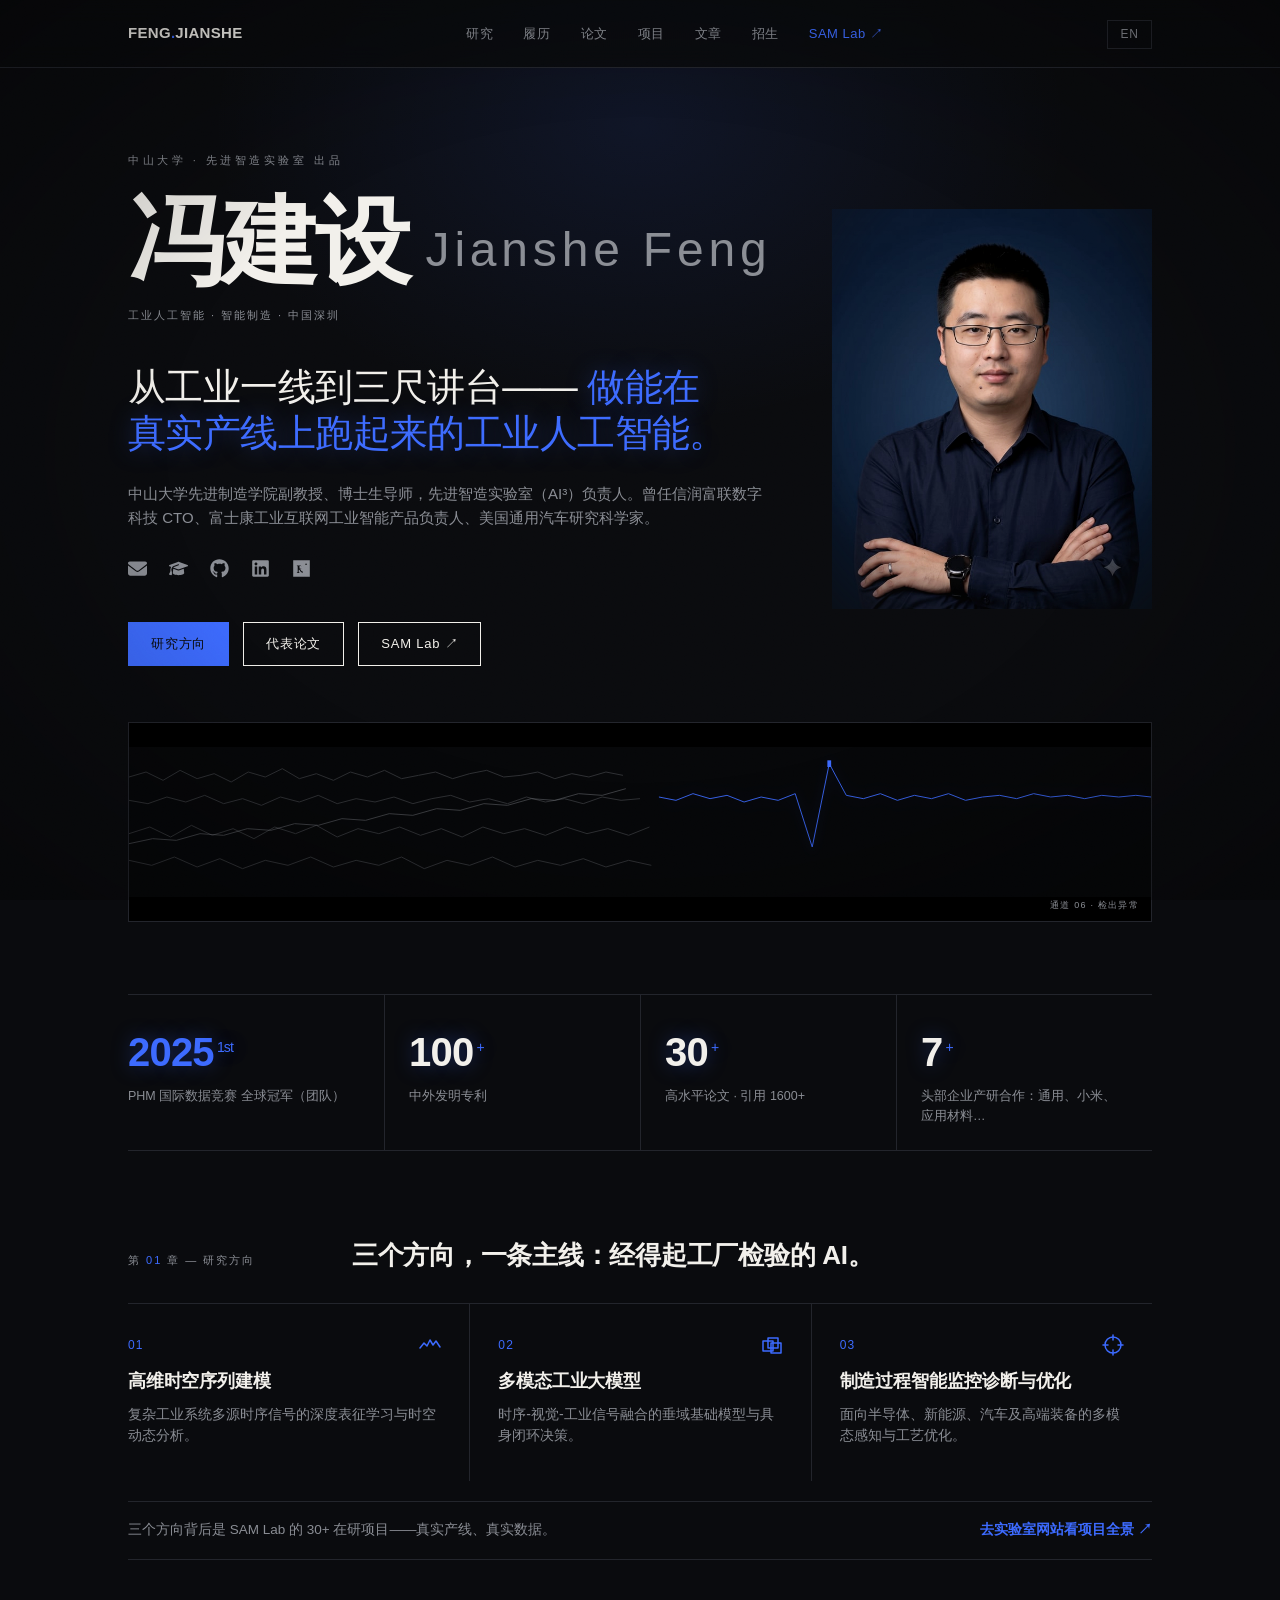
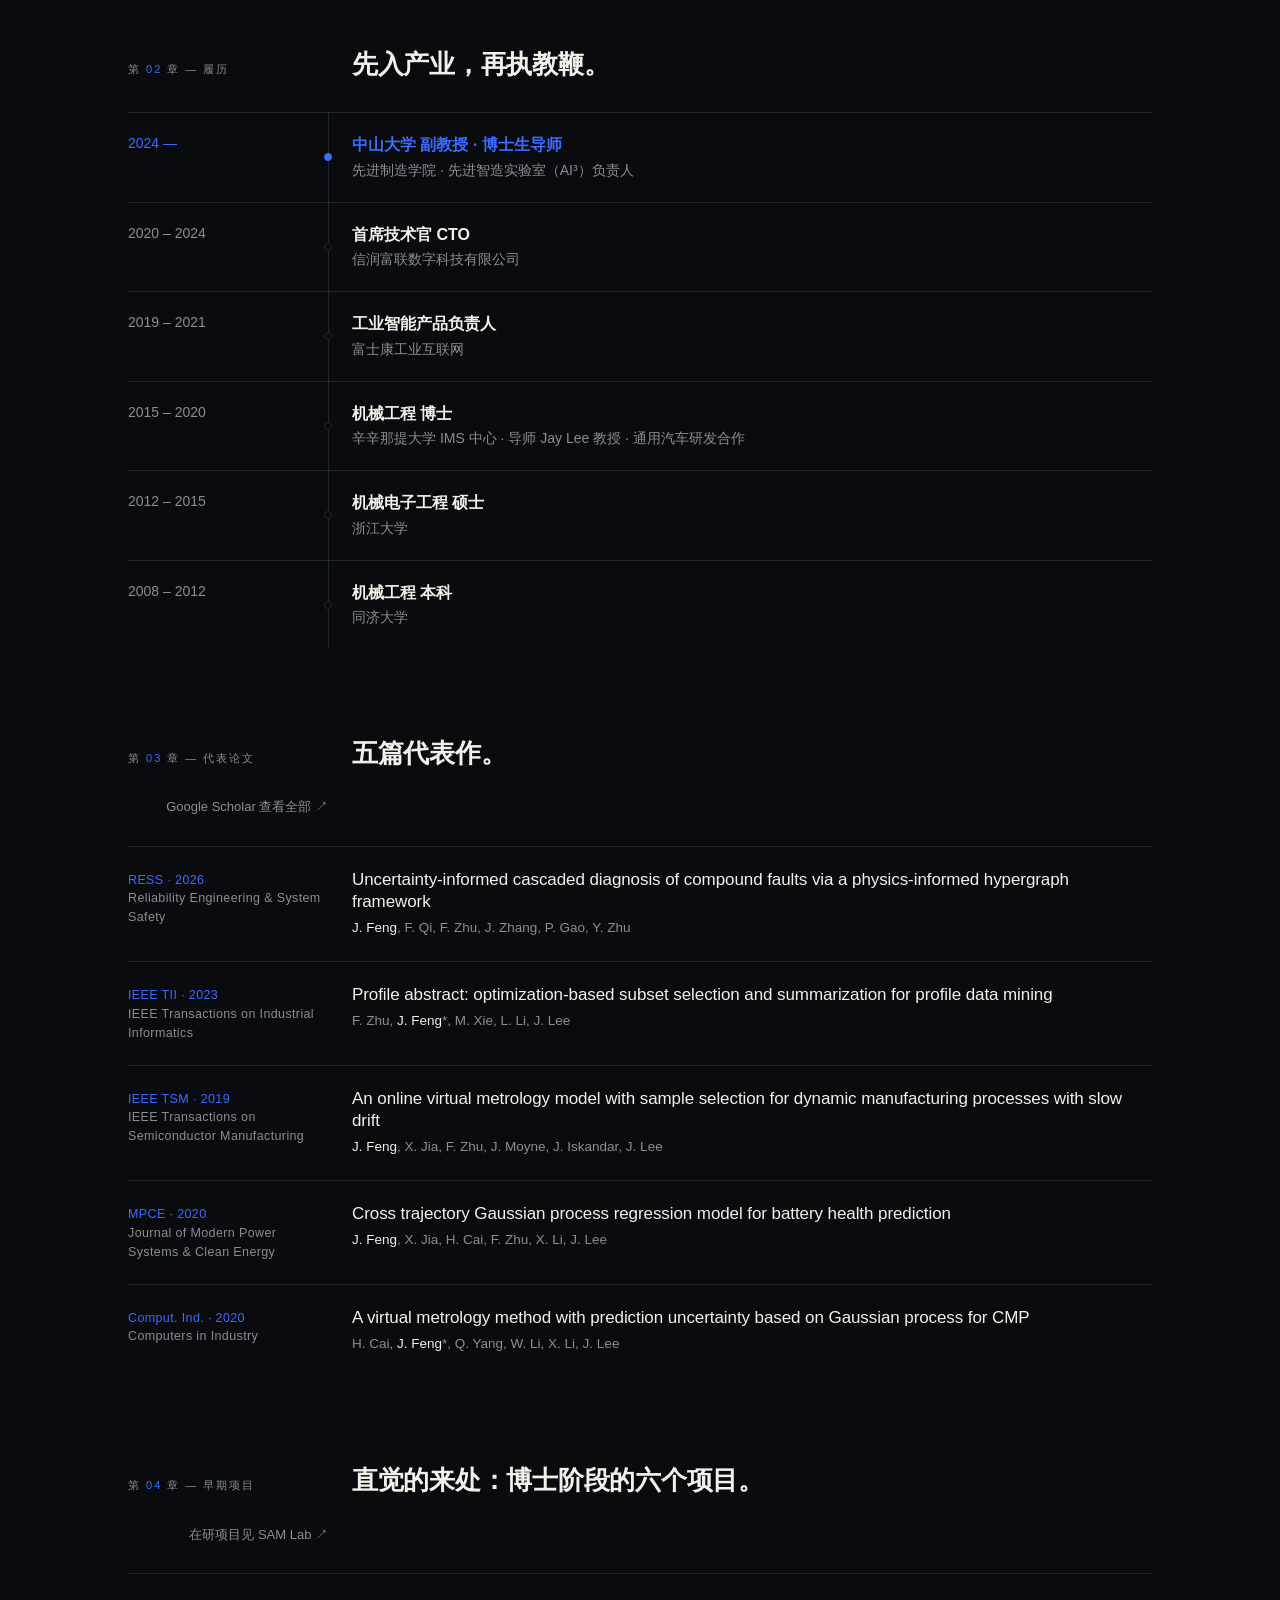
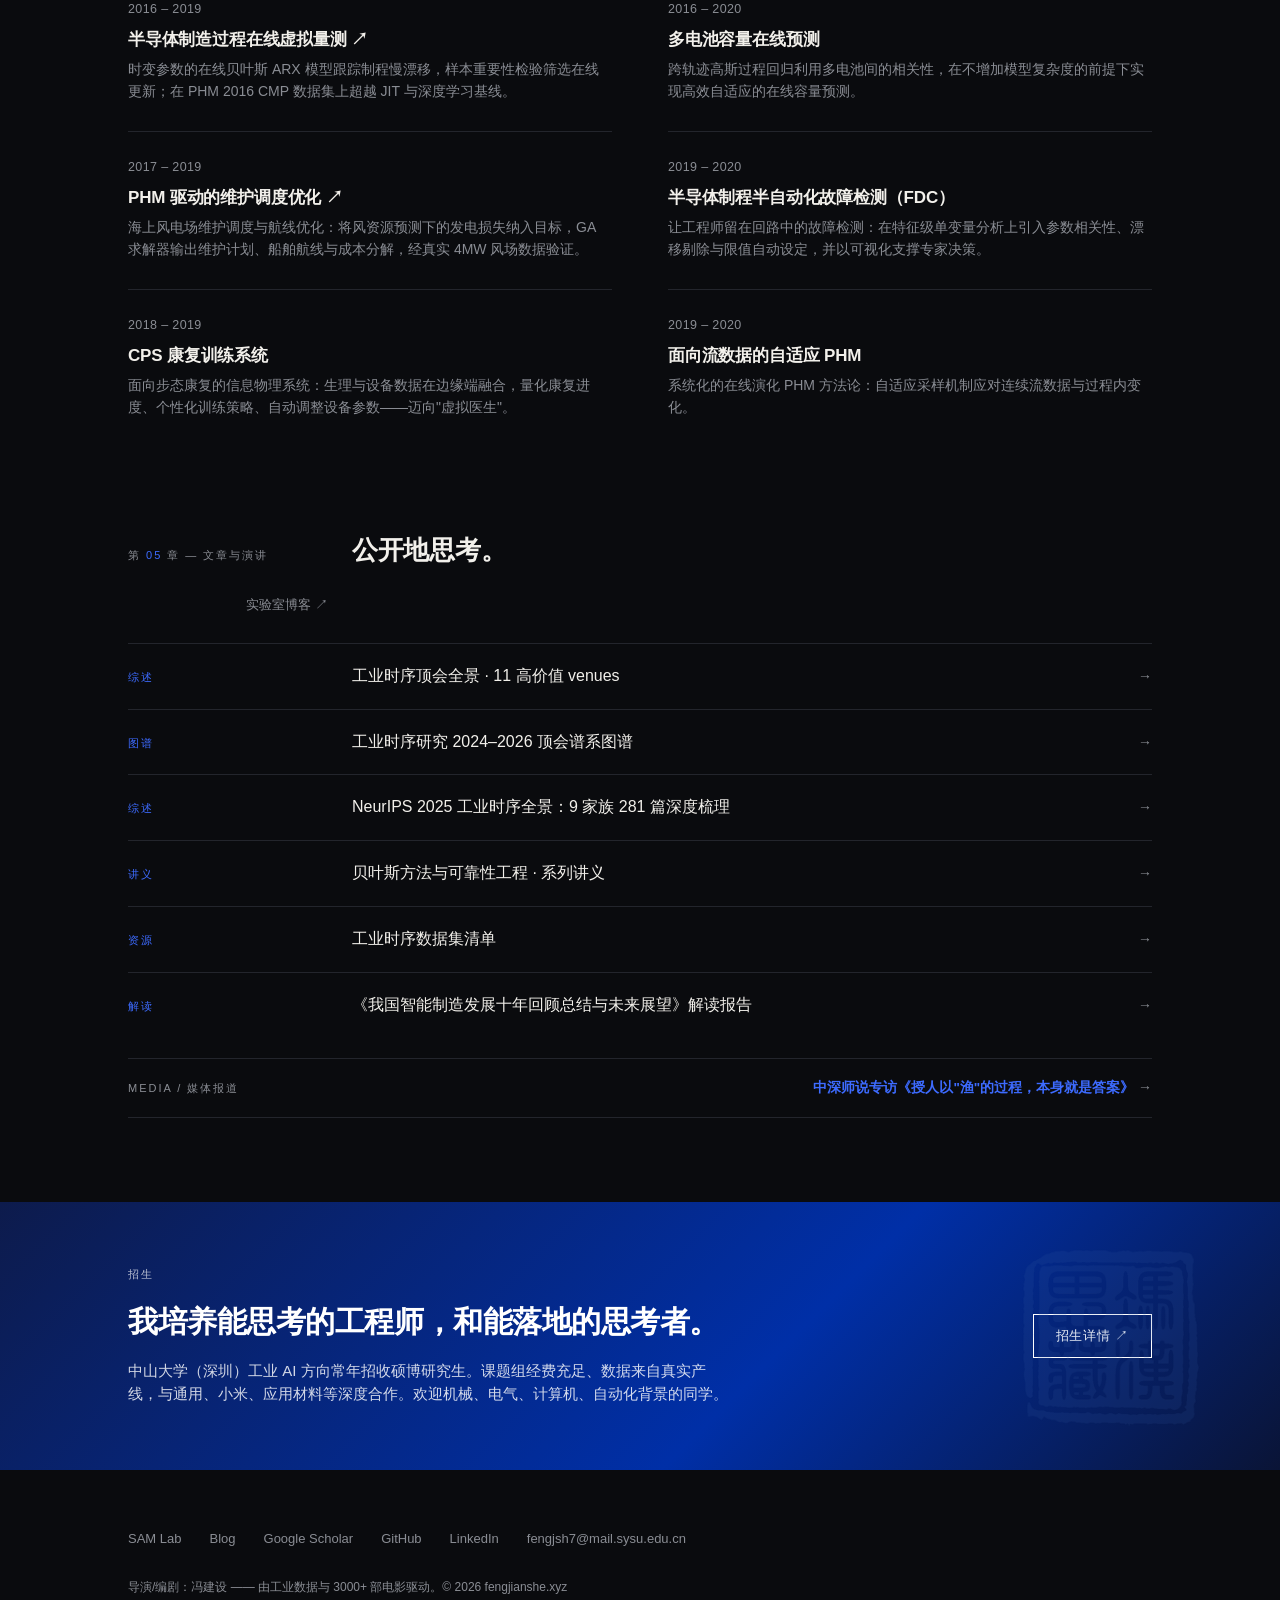
==== commit 1acd421f: "deploy: JiansheFengRe/fengjianshe.xyz@2ced1084b9e1a32445e02e263d0126efbe661501" ====
--- a/zh/index.html
+++ b/zh/index.html
@@ -1 +1 @@
-<!DOCTYPE html><html lang="zh-CN" data-astro-cid-5hce7sga> <head><meta charset="utf-8"><meta name="viewport" content="width=device-width, initial-scale=1"><meta name="theme-color" content="#0a0b0e"><link rel="preconnect" href="https://fonts.googleapis.com"><link rel="preconnect" href="https://fonts.gstatic.com" crossorigin><link href="https://fonts.googleapis.com/css2?family=Anton&display=swap" rel="stylesheet"><title>冯建设 Jianshe Feng — 工业人工智能 · 中山大学</title><meta name="description" content="中山大学先进制造学院副教授、博士生导师，先进智造实验室（AI³）负责人。从工业一线到三尺讲台——做能在真实产线上跑起来的工业人工智能。"><meta name="author" content="Jianshe Feng"><link rel="alternate" hreflang="en" href="https://fengjianshe.xyz/"><link rel="alternate" hreflang="zh-CN" href="https://fengjianshe.xyz/zh/"><link rel="canonical" href="https://fengjianshe.xyz/zh/"><link rel="icon" href="/icon-32.png" type="image/png" sizes="32x32"><link rel="apple-touch-icon" href="/icon-192.png"><meta property="og:title" content="冯建设 Jianshe Feng — 工业人工智能 · 中山大学"><meta property="og:description" content="中山大学先进制造学院副教授、博士生导师，先进智造实验室（AI³）负责人。从工业一线到三尺讲台——做能在真实产线上跑起来的工业人工智能。"><meta property="og:type" content="profile"><link rel="stylesheet" href="/_astro/index.IGFX12Kk.css"></head> <body data-astro-cid-5hce7sga> <div class="topbar" data-astro-cid-5hce7sga> <div class="wrap" data-astro-cid-5hce7sga> <nav data-astro-cid-5hce7sga> <a class="logo" href="/zh/" data-astro-cid-5hce7sga>FENG<span data-astro-cid-5hce7sga>.</span>JIANSHE</a> <ul data-astro-cid-5hce7sga> <li data-astro-cid-5hce7sga><a href="#research" data-astro-cid-5hce7sga>研究</a></li> <li data-astro-cid-5hce7sga><a href="#path" data-astro-cid-5hce7sga>履历</a></li> <li data-astro-cid-5hce7sga><a href="#pubs" data-astro-cid-5hce7sga>论文</a></li> <li data-astro-cid-5hce7sga><a href="#projects" data-astro-cid-5hce7sga>项目</a></li> <li data-astro-cid-5hce7sga><a href="#writing" data-astro-cid-5hce7sga>文章</a></li> <li data-astro-cid-5hce7sga><a href="#students" data-astro-cid-5hce7sga>招生</a></li> <li data-astro-cid-5hce7sga><a class="lab" href="https://ai.sysu-sam.com/" data-astro-cid-5hce7sga>SAM Lab ↗</a></li> </ul> <a class="lang-btn" href="/" data-astro-cid-5hce7sga>EN</a> </nav> </div> </div>  <div class="wrap" data-astro-cid-xhaoqxbd> <header class="hero" data-astro-cid-xhaoqxbd> <div class="presents" data-astro-cid-xhaoqxbd>中山大学 · 先进智造实验室 出品</div> <h1 data-astro-cid-xhaoqxbd> 冯建设<span class="cn" data-astro-cid-xhaoqxbd>Jianshe Feng</span> </h1> <div class="kicker label" data-astro-cid-xhaoqxbd>工业人工智能 · 智能制造 · 中国深圳</div> <p class="thesis" data-astro-cid-xhaoqxbd>从工业一线到三尺讲台—— <em data-astro-cid-xhaoqxbd>做能在真实产线上跑起来的工业人工智能。</em></p> <p class="sub" data-astro-cid-xhaoqxbd>中山大学先进制造学院副教授、博士生导师，先进智造实验室（AI³）负责人。曾任信润富联数字科技 CTO、富士康工业互联网工业智能产品负责人、美国通用汽车研究科学家。</p> <div class="social" data-astro-cid-dv46nlzh> <a href="mailto:fengjsh7@mail.sysu.edu.cn" title="Email" aria-label="Email" data-astro-cid-dv46nlzh> <svg viewBox="0 0 512 512" aria-hidden="true" data-astro-cid-dv46nlzh><path fill="currentColor" d="M48 64C21.5 64 0 85.5 0 112c0 15.1 7.1 29.3 19.2 38.4L236.8 313.6c11.4 8.5 27 8.5 38.4 0L492.8 150.4c12.1-9.1 19.2-23.3 19.2-38.4c0-26.5-21.5-48-48-48L48 64zM0 176L0 384c0 35.3 28.7 64 64 64l384 0c35.3 0 64-28.7 64-64l0-208L294.4 339.2c-22.8 17.1-54 17.1-76.8 0L0 176z" data-astro-cid-dv46nlzh></path></svg>     </a><a href="https://scholar.google.com/citations?hl=en&user=izHfXdgAAAAJ" title="Google Scholar" aria-label="Google Scholar" data-astro-cid-dv46nlzh>  <svg viewBox="0 0 640 512" aria-hidden="true" data-astro-cid-dv46nlzh><path fill="currentColor" d="M320 32c-8.1 0-16.1 1.4-23.7 4.1L15.8 137.4C6.3 140.9 0 149.9 0 160s6.3 19.1 15.8 22.6l57.9 20.9C57.3 229.3 48 259.8 48 291.9l0 28.1c0 28.4-10.8 57.7-22.3 80.8c-6.5 13-13.9 25.8-22.5 37.6C0 442.7-.9 448.3 .9 453.4s6 8.9 11.2 10.2l64 16c4.2 1.1 8.7 .3 12.4-2s6.3-6.1 7.1-10.4c8.6-42.8 4.3-81.2-2.1-108.7C90.3 344.3 86 329.8 80 316.5l0-24.6c0-30.2 10.2-58.7 27.9-81.5c12.9-15.5 29.6-28 49.2-35.7l157-61.7c8.2-3.2 17.5 .8 20.7 9s-.8 17.5-9 20.7l-157 61.7c-12.4 4.9-23.3 12.4-32.2 21.6l159.6 57.6c7.6 2.7 15.6 4.1 23.7 4.1s16.1-1.4 23.7-4.1L624.2 182.6c9.5-3.4 15.8-12.5 15.8-22.6s-6.3-19.1-15.8-22.6L343.7 36.1C336.1 33.4 328.1 32 320 32zM128 408c0 35.3 86 72 192 72s192-36.7 192-72L496.7 262.6 354.5 314c-11.1 4-22.8 6-34.5 6s-23.5-2-34.5-6L143.3 262.6 128 408z" data-astro-cid-dv46nlzh></path></svg>    </a><a href="https://github.com/fengjianshe" title="GitHub" aria-label="GitHub" data-astro-cid-dv46nlzh>   <svg viewBox="0 0 496 512" aria-hidden="true" data-astro-cid-dv46nlzh><path fill="currentColor" d="M165.9 397.4c0 2-2.3 3.6-5.2 3.6-3.3 .3-5.6-1.3-5.6-3.6 0-2 2.3-3.6 5.2-3.6 3-.3 5.6 1.3 5.6 3.6zm-31.1-4.5c-.7 2 1.3 4.3 4.3 4.9 2.6 1 5.6 0 6.2-2s-1.3-4.3-4.3-5.2c-2.6-.7-5.5 .3-6.2 2.3zm44.2-1.7c-2.9 .7-4.9 2.6-4.6 4.9 .3 2 2.9 3.3 5.9 2.6 2.9-.7 4.9-2.6 4.6-4.6-.3-1.9-3-3.2-5.9-2.9zM244.8 8C106.1 8 0 113.3 0 252c0 110.9 69.8 205.8 169.5 239.2 12.8 2.3 17.3-5.6 17.3-12.1 0-6.2-.3-40.4-.3-61.4 0 0-70 15-84.7-29.8 0 0-11.4-29.1-27.8-36.6 0 0-22.9-15.7 1.6-15.4 0 0 24.9 2 38.6 25.8 21.9 38.6 58.6 27.5 72.9 20.9 2.3-16 8.8-27.1 16-33.7-55.9-6.2-112.3-14.3-112.3-110.5 0-27.5 7.6-41.3 23.6-58.9-2.6-6.5-11.1-33.3 2.6-67.9 20.9-6.5 69 27 69 27 20-5.6 41.5-8.5 62.8-8.5s42.8 2.9 62.8 8.5c0 0 48.1-33.6 69-27 13.7 34.7 5.2 61.4 2.6 67.9 16 17.7 25.8 31.5 25.8 58.9 0 96.5-58.9 104.2-114.8 110.5 9.2 7.9 17 22.9 17 46.4 0 33.7-.3 75.4-.3 83.6 0 6.5 4.6 14.4 17.3 12.1C428.2 457.8 496 362.9 496 252 496 113.3 383.5 8 244.8 8z" data-astro-cid-dv46nlzh></path></svg>   </a><a href="https://www.linkedin.com/in/jianshe-feng-096644a1/" title="LinkedIn" aria-label="LinkedIn" data-astro-cid-dv46nlzh>    <svg viewBox="0 0 448 512" aria-hidden="true" data-astro-cid-dv46nlzh><path fill="currentColor" d="M416 32H31.9C14.3 32 0 46.5 0 64.3v383.4C0 465.5 14.3 480 31.9 480H416c17.6 0 32-14.5 32-32.3V64.3c0-17.8-14.4-32.3-32-32.3zM135.4 416H69V202.2h66.5V416zm-33.2-243c-21.3 0-38.5-17.3-38.5-38.5S80.9 96 102.2 96c21.2 0 38.5 17.3 38.5 38.5 0 21.3-17.2 38.5-38.5 38.5zm282.1 243h-66.4V312c0-24.8-.5-56.7-34.5-56.7-34.6 0-39.9 27-39.9 54.9V416h-66.4V202.2h63.7v29.2h.9c8.9-16.8 30.6-34.5 62.9-34.5 67.2 0 79.7 44.3 79.7 101.9V416z" data-astro-cid-dv46nlzh></path></svg>  </a><a href="https://www.researchgate.net/profile/Jianshe_Feng" title="ResearchGate" aria-label="ResearchGate" data-astro-cid-dv46nlzh>     <svg viewBox="0 0 448 512" aria-hidden="true" data-astro-cid-dv46nlzh><path fill="currentColor" d="M0 32v448h448V32H0zm262.2 334.4c-6.6 3-33.2 6-50-14.2-9.2-10.6-25.3-33.3-42.2-63.6-8.9 0-14.7 0-21.4-.6v46.4c0 23.5 2.8 27.1 23.1 29.6v11.9h-70.9v-11.9c17.5-2.5 21.1-5.5 21.1-29.6V213.9c0-24.2-2.8-25.7-21.1-28.2v-12.2h67.5c39.7 0 58.6 15.8 58.6 47.8 0 26.3-16.9 42.9-39.7 48.9 5.8 10.6 19.7 32.8 29.6 46.4 11.9 16.1 18.9 19.7 26.7 22.5l18.7-1.9zM227.6 224.2c0-25.6-16.4-36.4-41.9-36.4-3.9 0-8.3 .3-11.1 .8-3.1 .6-4.4 2.8-4.4 8.9v60.5c4.7 .6 8.9 .8 13.9 .8 28.3 0 43.5-12.5 43.5-34.6zm140.8-82.7c0 12.2-9.4 21.7-21.7 21.7s-21.7-9.4-21.7-21.7 9.4-21.7 21.7-21.7 21.7 9.5 21.7 21.7z" data-astro-cid-dv46nlzh></path></svg> </a> </div>  <div class="cta-row" data-astro-cid-xhaoqxbd> <a class="cta primary" href="#research" data-astro-cid-xhaoqxbd>研究方向</a> <a class="cta" href="#pubs" data-astro-cid-xhaoqxbd>代表论文</a> <a class="cta" href="https://ai.sysu-sam.com/" data-astro-cid-xhaoqxbd>SAM Lab ↗</a> </div> <div class="screen" data-astro-cid-xhaoqxbd> <svg class="signal" viewBox="0 0 1080 90" preserveAspectRatio="none" aria-hidden="true" data-astro-cid-xhaoqxbd> <polyline class="ch" points="0,18 18,15 36,20 54,14 72,19 90,16 108,21 126,15 144,18 162,13 180,19 198,16 216,20 234,15 252,18 270,14 288,19 306,17 324,15 342,19 360,16 378,14 396,18 414,17 432,15 450,19 468,16 486,18 504,15 522,17" data-astro-cid-xhaoqxbd></polyline> <polyline class="ch" points="0,32 20,34 40,30 60,33 80,29 100,34 120,31 140,35 160,30 180,33 200,29 220,34 240,31 260,33 280,30 300,34 320,31 340,29 360,33 380,31 400,34 420,30 440,33 460,31 480,34 500,30 520,32 540,31" data-astro-cid-xhaoqxbd></polyline> <polyline class="ch" points="0,52 22,48 44,54 66,47 88,53 110,49 132,55 154,48 176,52 198,47 220,54 242,49 264,52 286,48 308,53 330,49 352,54 374,48 396,52 418,49 440,53 462,48 484,52 506,49 528,53 550,48" data-astro-cid-xhaoqxbd></polyline> <polyline class="ch" points="0,68 24,71 48,66 72,72 96,67 120,73 144,68 168,71 192,66 216,72 240,68 264,71 288,66 312,73 336,68 360,71 384,66 408,72 432,68 456,71 480,67 504,72 528,68 552,71" data-astro-cid-xhaoqxbd></polyline> <polyline class="ch trend" points="0,58 25,55 50,56 75,52 100,53 125,49 150,50 175,46 200,47 225,43 250,44 275,40 300,41 325,37 350,38 375,34 400,35 425,31 450,32 475,28 500,29 525,25" data-astro-cid-xhaoqxbd></polyline> <polyline class="ch ikb-ch" points="560,30 578,32 596,28 614,31 632,29 650,33 668,30 686,32 704,28 722,60 740,10 758,29 776,31 794,28 812,32 830,29 848,31 866,28 884,32 902,30 920,29 938,31 956,28 974,30 992,29 1010,31 1028,29 1046,30 1064,29 1080,30" data-astro-cid-xhaoqxbd></polyline> <rect class="spike" x="738" y="8" width="4" height="4" data-astro-cid-xhaoqxbd></rect> </svg> <div class="screen-tag" data-astro-cid-xhaoqxbd>通道 06 · 检出异常</div> </div> </header> <div class="proof" data-astro-cid-xhaoqxbd> <div data-astro-cid-xhaoqxbd> <div class="num" data-astro-cid-xhaoqxbd>2025<sup data-astro-cid-xhaoqxbd>&nbsp;1st</sup></div> <div class="cap" data-astro-cid-xhaoqxbd>PHM 国际数据竞赛 全球冠军（团队）</div> </div><div data-astro-cid-xhaoqxbd> <div class="num" data-astro-cid-xhaoqxbd>100<sup data-astro-cid-xhaoqxbd>&nbsp;+</sup></div> <div class="cap" data-astro-cid-xhaoqxbd>中外发明专利</div> </div><div data-astro-cid-xhaoqxbd> <div class="num" data-astro-cid-xhaoqxbd>30<sup data-astro-cid-xhaoqxbd>&nbsp;+</sup></div> <div class="cap" data-astro-cid-xhaoqxbd>高水平论文 · 引用 1600+</div> </div><div data-astro-cid-xhaoqxbd> <div class="num" data-astro-cid-xhaoqxbd>7<sup data-astro-cid-xhaoqxbd>&nbsp;+</sup></div> <div class="cap" data-astro-cid-xhaoqxbd>头部企业产研合作：通用、小米、应用材料…</div> </div> </div> <section id="research" data-astro-cid-xhaoqxbd> <div class="sec-head" data-astro-cid-xhaoqxbd> <div class="label" data-astro-cid-xhaoqxbd>第 <span class="chno">01</span> 章 — 研究方向</div> <h2 data-astro-cid-xhaoqxbd>三个方向，一条主线：经得起工厂检验的 AI。</h2> </div> <hr class="rule" data-astro-cid-xhaoqxbd> <div class="research" data-astro-cid-xhaoqxbd> <article data-astro-cid-xhaoqxbd> <div class="idx-row" data-astro-cid-xhaoqxbd> <div class="idx" data-astro-cid-xhaoqxbd>01</div> <svg class="ricon" viewBox="0 0 22 22" aria-hidden="true" data-astro-cid-xhaoqxbd> <polyline points="1,14 5,9 8,12 11,6 14,11 17,7 21,13" data-astro-cid-xhaoqxbd></polyline> </svg>   </div> <h3 data-astro-cid-xhaoqxbd>高维时空序列建模</h3> <p data-astro-cid-xhaoqxbd>复杂工业系统多源时序信号的深度表征学习与时空动态分析。</p> </article><article data-astro-cid-xhaoqxbd> <div class="idx-row" data-astro-cid-xhaoqxbd> <div class="idx" data-astro-cid-xhaoqxbd>02</div>  <svg class="ricon" viewBox="0 0 22 22" aria-hidden="true" data-astro-cid-xhaoqxbd> <rect x="2" y="7" width="10" height="10" data-astro-cid-xhaoqxbd></rect> <rect x="7" y="4" width="10" height="10" data-astro-cid-xhaoqxbd></rect> <rect x="10" y="9" width="10" height="10" data-astro-cid-xhaoqxbd></rect> </svg>  </div> <h3 data-astro-cid-xhaoqxbd>多模态工业大模型</h3> <p data-astro-cid-xhaoqxbd>时序-视觉-工业信号融合的垂域基础模型与具身闭环决策。</p> </article><article data-astro-cid-xhaoqxbd> <div class="idx-row" data-astro-cid-xhaoqxbd> <div class="idx" data-astro-cid-xhaoqxbd>03</div>   <svg class="ricon" viewBox="0 0 22 22" aria-hidden="true" data-astro-cid-xhaoqxbd> <circle cx="11" cy="11" r="8" data-astro-cid-xhaoqxbd></circle> <line x1="11" y1="1" x2="11" y2="6" data-astro-cid-xhaoqxbd></line> <line x1="11" y1="16" x2="11" y2="21" data-astro-cid-xhaoqxbd></line> <line x1="1" y1="11" x2="6" y2="11" data-astro-cid-xhaoqxbd></line> <line x1="16" y1="11" x2="21" y2="11" data-astro-cid-xhaoqxbd></line> </svg> </div> <h3 data-astro-cid-xhaoqxbd>制造过程智能监控诊断与优化</h3> <p data-astro-cid-xhaoqxbd>面向半导体、新能源、汽车及高端装备的多模态感知与工艺优化。</p> </article> </div> <div class="lab-note" data-astro-cid-xhaoqxbd> <p data-astro-cid-xhaoqxbd>三个方向背后是 SAM Lab 的 30+ 在研项目——真实产线、真实数据。</p> <a href="https://ai.sysu-sam.com/research/" data-astro-cid-xhaoqxbd>去实验室网站看项目全景 ↗</a> </div> </section> <section id="path" data-astro-cid-xhaoqxbd> <div class="sec-head" data-astro-cid-xhaoqxbd> <div class="label" data-astro-cid-xhaoqxbd>第 <span class="chno">02</span> 章 — 履历</div> <h2 data-astro-cid-xhaoqxbd>先入产业，再执教鞭。</h2> </div> <hr class="rule" data-astro-cid-xhaoqxbd> <ul class="timeline" data-astro-cid-xhaoqxbd> <li class="now" data-astro-cid-xhaoqxbd> <div class="yr" data-astro-cid-xhaoqxbd>2024 —</div> <div class="what" data-astro-cid-xhaoqxbd> <b data-astro-cid-xhaoqxbd>中山大学 副教授 · 博士生导师</b> <span class="org" data-astro-cid-xhaoqxbd>先进制造学院 · 先进智造实验室（AI³）负责人</span> </div> </li><li data-astro-cid-xhaoqxbd> <div class="yr" data-astro-cid-xhaoqxbd>2020 – 2024</div> <div class="what" data-astro-cid-xhaoqxbd> <b data-astro-cid-xhaoqxbd>首席技术官 CTO</b> <span class="org" data-astro-cid-xhaoqxbd>信润富联数字科技有限公司</span> </div> </li><li data-astro-cid-xhaoqxbd> <div class="yr" data-astro-cid-xhaoqxbd>2019 – 2021</div> <div class="what" data-astro-cid-xhaoqxbd> <b data-astro-cid-xhaoqxbd>工业智能产品负责人</b> <span class="org" data-astro-cid-xhaoqxbd>富士康工业互联网</span> </div> </li><li data-astro-cid-xhaoqxbd> <div class="yr" data-astro-cid-xhaoqxbd>2015 – 2020</div> <div class="what" data-astro-cid-xhaoqxbd> <b data-astro-cid-xhaoqxbd>机械工程 博士</b> <span class="org" data-astro-cid-xhaoqxbd>辛辛那提大学 IMS 中心 · 导师 Jay Lee 教授 · 通用汽车研发合作</span> </div> </li><li data-astro-cid-xhaoqxbd> <div class="yr" data-astro-cid-xhaoqxbd>2012 – 2015</div> <div class="what" data-astro-cid-xhaoqxbd> <b data-astro-cid-xhaoqxbd>机械电子工程 硕士</b> <span class="org" data-astro-cid-xhaoqxbd>浙江大学</span> </div> </li><li data-astro-cid-xhaoqxbd> <div class="yr" data-astro-cid-xhaoqxbd>2008 – 2012</div> <div class="what" data-astro-cid-xhaoqxbd> <b data-astro-cid-xhaoqxbd>机械工程 本科</b> <span class="org" data-astro-cid-xhaoqxbd>同济大学</span> </div> </li> </ul> </section> <section id="pubs" data-astro-cid-xhaoqxbd> <div class="sec-head" data-astro-cid-xhaoqxbd> <div class="label" data-astro-cid-xhaoqxbd>第 <span class="chno">03</span> 章 — 代表论文</div> <h2 data-astro-cid-xhaoqxbd>五篇代表作。</h2> <a class="more" href="https://scholar.google.com/citations?hl=en&user=izHfXdgAAAAJ" data-astro-cid-xhaoqxbd>Google Scholar 查看全部 ↗</a> </div> <hr class="rule" data-astro-cid-xhaoqxbd> <ul class="pubs" data-astro-cid-xhaoqxbd> <li data-astro-cid-xhaoqxbd> <div class="venue" data-astro-cid-xhaoqxbd><b data-astro-cid-xhaoqxbd>RESS · 2026</b>Reliability Engineering &amp; System Safety</div> <div data-astro-cid-xhaoqxbd> <h3 data-astro-cid-xhaoqxbd>Uncertainty-informed cascaded diagnosis of compound faults via a physics-informed hypergraph framework</h3> <div class="auth" data-astro-cid-xhaoqxbd><u>J. Feng</u>, F. Qi, F. Zhu, J. Zhang, P. Gao, Y. Zhu</div> </div> </li><li data-astro-cid-xhaoqxbd> <div class="venue" data-astro-cid-xhaoqxbd><b data-astro-cid-xhaoqxbd>IEEE TII · 2023</b>IEEE Transactions on Industrial Informatics</div> <div data-astro-cid-xhaoqxbd> <h3 data-astro-cid-xhaoqxbd>Profile abstract: optimization-based subset selection and summarization for profile data mining</h3> <div class="auth" data-astro-cid-xhaoqxbd>F. Zhu, <u>J. Feng</u>*, M. Xie, L. Li, J. Lee</div> </div> </li><li data-astro-cid-xhaoqxbd> <div class="venue" data-astro-cid-xhaoqxbd><b data-astro-cid-xhaoqxbd>IEEE TSM · 2019</b>IEEE Transactions on Semiconductor Manufacturing</div> <div data-astro-cid-xhaoqxbd> <h3 data-astro-cid-xhaoqxbd>An online virtual metrology model with sample selection for dynamic manufacturing processes with slow drift</h3> <div class="auth" data-astro-cid-xhaoqxbd><u>J. Feng</u>, X. Jia, F. Zhu, J. Moyne, J. Iskandar, J. Lee</div> </div> </li><li data-astro-cid-xhaoqxbd> <div class="venue" data-astro-cid-xhaoqxbd><b data-astro-cid-xhaoqxbd>MPCE · 2020</b>Journal of Modern Power Systems &amp; Clean Energy</div> <div data-astro-cid-xhaoqxbd> <h3 data-astro-cid-xhaoqxbd>Cross trajectory Gaussian process regression model for battery health prediction</h3> <div class="auth" data-astro-cid-xhaoqxbd><u>J. Feng</u>, X. Jia, H. Cai, F. Zhu, X. Li, J. Lee</div> </div> </li><li data-astro-cid-xhaoqxbd> <div class="venue" data-astro-cid-xhaoqxbd><b data-astro-cid-xhaoqxbd>Comput. Ind. · 2020</b>Computers in Industry</div> <div data-astro-cid-xhaoqxbd> <h3 data-astro-cid-xhaoqxbd>A virtual metrology method with prediction uncertainty based on Gaussian process for CMP</h3> <div class="auth" data-astro-cid-xhaoqxbd>H. Cai, <u>J. Feng</u>*, Q. Yang, W. Li, X. Li, J. Lee</div> </div> </li> </ul> </section> <section id="projects" data-astro-cid-xhaoqxbd> <div class="sec-head" data-astro-cid-xhaoqxbd> <div class="label" data-astro-cid-xhaoqxbd>第 <span class="chno">04</span> 章 — 早期项目</div> <h2 data-astro-cid-xhaoqxbd>直觉的来处：博士阶段的六个项目。</h2> <a class="more" href="https://ai.sysu-sam.com/research/" data-astro-cid-xhaoqxbd>在研项目见 SAM Lab ↗</a> </div> <hr class="rule" data-astro-cid-xhaoqxbd> <div class="projects" data-astro-cid-xhaoqxbd> <article data-astro-cid-xhaoqxbd> <div class="yr" data-astro-cid-xhaoqxbd>2016 – 2019</div> <h3 data-astro-cid-xhaoqxbd><a href="https://ieeexplore.ieee.org/document/8845673" data-astro-cid-xhaoqxbd>半导体制造过程在线虚拟量测 ↗</a></h3> <p data-astro-cid-xhaoqxbd>时变参数的在线贝叶斯 ARX 模型跟踪制程慢漂移，样本重要性检验筛选在线更新；在 PHM 2016 CMP 数据集上超越 JIT 与深度学习基线。</p> </article><article data-astro-cid-xhaoqxbd> <div class="yr" data-astro-cid-xhaoqxbd>2016 – 2020</div> <h3 data-astro-cid-xhaoqxbd>多电池容量在线预测</h3> <p data-astro-cid-xhaoqxbd>跨轨迹高斯过程回归利用多电池间的相关性，在不增加模型复杂度的前提下实现高效自适应的在线容量预测。</p> </article><article data-astro-cid-xhaoqxbd> <div class="yr" data-astro-cid-xhaoqxbd>2017 – 2019</div> <h3 data-astro-cid-xhaoqxbd><a href="https://www.researchgate.net/publication/336663228" data-astro-cid-xhaoqxbd>PHM 驱动的维护调度优化 ↗</a></h3> <p data-astro-cid-xhaoqxbd>海上风电场维护调度与航线优化：将风资源预测下的发电损失纳入目标，GA 求解器输出维护计划、船舶航线与成本分解，经真实 4MW 风场数据验证。</p> </article><article data-astro-cid-xhaoqxbd> <div class="yr" data-astro-cid-xhaoqxbd>2019 – 2020</div> <h3 data-astro-cid-xhaoqxbd>半导体制程半自动化故障检测（FDC）</h3> <p data-astro-cid-xhaoqxbd>让工程师留在回路中的故障检测：在特征级单变量分析上引入参数相关性、漂移剔除与限值自动设定，并以可视化支撑专家决策。</p> </article><article data-astro-cid-xhaoqxbd> <div class="yr" data-astro-cid-xhaoqxbd>2018 – 2019</div> <h3 data-astro-cid-xhaoqxbd>CPS 康复训练系统</h3> <p data-astro-cid-xhaoqxbd>面向步态康复的信息物理系统：生理与设备数据在边缘端融合，量化康复进度、个性化训练策略、自动调整设备参数——迈向&quot;虚拟医生&quot;。</p> </article><article data-astro-cid-xhaoqxbd> <div class="yr" data-astro-cid-xhaoqxbd>2019 – 2020</div> <h3 data-astro-cid-xhaoqxbd>面向流数据的自适应 PHM</h3> <p data-astro-cid-xhaoqxbd>系统化的在线演化 PHM 方法论：自适应采样机制应对连续流数据与过程内变化。</p> </article> </div> </section> <section id="writing" data-astro-cid-xhaoqxbd> <div class="sec-head" data-astro-cid-xhaoqxbd> <div class="label" data-astro-cid-xhaoqxbd>第 <span class="chno">05</span> 章 — 文章与演讲</div> <h2 data-astro-cid-xhaoqxbd>公开地思考。</h2> <a class="more" href="https://blog.sysu-sam.com/" data-astro-cid-xhaoqxbd>实验室博客 ↗</a> </div> <hr class="rule" data-astro-cid-xhaoqxbd> <ul class="writing" data-astro-cid-xhaoqxbd> <li data-astro-cid-xhaoqxbd> <a href="https://blog.sysu-sam.com/@fengjianshe/multi-venue-industrial-ts-overview" data-astro-cid-xhaoqxbd> <span class="kind label" data-astro-cid-xhaoqxbd>综述</span> <span class="t" data-astro-cid-xhaoqxbd>工业时序顶会全景 · 11 高价值 venues</span> <span class="arrow" data-astro-cid-xhaoqxbd>→</span> </a> </li><li data-astro-cid-xhaoqxbd> <a href="https://blog.sysu-sam.com/@fengjianshe/industrial-ts-genealogy-ebook-2024-2026" data-astro-cid-xhaoqxbd> <span class="kind label" data-astro-cid-xhaoqxbd>图谱</span> <span class="t" data-astro-cid-xhaoqxbd>工业时序研究 2024–2026 顶会谱系图谱</span> <span class="arrow" data-astro-cid-xhaoqxbd>→</span> </a> </li><li data-astro-cid-xhaoqxbd> <a href="https://blog.sysu-sam.com/@fengjianshe/neurips2025-industrial-ts-map" data-astro-cid-xhaoqxbd> <span class="kind label" data-astro-cid-xhaoqxbd>综述</span> <span class="t" data-astro-cid-xhaoqxbd>NeurIPS 2025 工业时序全景：9 家族 281 篇深度梳理</span> <span class="arrow" data-astro-cid-xhaoqxbd>→</span> </a> </li><li data-astro-cid-xhaoqxbd> <a href="https://blog.sysu-sam.com/@fengjianshe/bayesian-reliability-lectures" data-astro-cid-xhaoqxbd> <span class="kind label" data-astro-cid-xhaoqxbd>讲义</span> <span class="t" data-astro-cid-xhaoqxbd>贝叶斯方法与可靠性工程 · 系列讲义</span> <span class="arrow" data-astro-cid-xhaoqxbd>→</span> </a> </li><li data-astro-cid-xhaoqxbd> <a href="https://blog.sysu-sam.com/@fengjianshe/industrial-ts-datasets-catalog" data-astro-cid-xhaoqxbd> <span class="kind label" data-astro-cid-xhaoqxbd>资源</span> <span class="t" data-astro-cid-xhaoqxbd>工业时序数据集清单</span> <span class="arrow" data-astro-cid-xhaoqxbd>→</span> </a> </li><li data-astro-cid-xhaoqxbd> <a href="https://blog.sysu-sam.com/@fengjianshe/smart-manufacturing-china-decade-review-interpretation" data-astro-cid-xhaoqxbd> <span class="kind label" data-astro-cid-xhaoqxbd>解读</span> <span class="t" data-astro-cid-xhaoqxbd>《我国智能制造发展十年回顾总结与未来展望》解读报告</span> <span class="arrow" data-astro-cid-xhaoqxbd>→</span> </a> </li> </ul> <div class="media-bar" data-astro-cid-xhaoqxbd> <span class="label" data-astro-cid-xhaoqxbd>Media / 媒体报道</span> <div class="media-links" data-astro-cid-xhaoqxbd> <a href="https://ai.sysu-sam.com/news/feng-jianshe-sysu-shenzhen-interview-2025/" data-astro-cid-xhaoqxbd>中深师说专访《授人以&quot;渔&quot;的过程，本身就是答案》 <span class="arrow" data-astro-cid-xhaoqxbd>→</span></a> </div> </div> </section> </div> <div class="students-band" id="students" data-astro-cid-xhaoqxbd> <div class="wrap inner" data-astro-cid-xhaoqxbd> <div data-astro-cid-xhaoqxbd> <div class="label band-label" data-astro-cid-xhaoqxbd>招生</div> <h2 data-astro-cid-xhaoqxbd>我培养能思考的工程师，和能落地的思考者。</h2> <p data-astro-cid-xhaoqxbd>中山大学（深圳）工业 AI 方向常年招收硕博研究生。课题组经费充足、数据来自真实产线，与通用、小米、应用材料等深度合作。欢迎机械、电气、计算机、自动化背景的同学。</p> </div> <a class="cta band-cta" href="https://ai.sysu-sam.com/join/" data-astro-cid-xhaoqxbd>招生详情 ↗</a> <div class="band-stamp" aria-hidden="true" data-astro-cid-xhaoqxbd></div> </div> </div>   <div class="wrap" data-astro-cid-5hce7sga> <footer data-astro-cid-5hce7sga> <div class="cols" data-astro-cid-5hce7sga> <ul data-astro-cid-5hce7sga> <li data-astro-cid-5hce7sga><a href="https://ai.sysu-sam.com/" data-astro-cid-5hce7sga>SAM Lab</a></li> <li data-astro-cid-5hce7sga><a href="https://blog.sysu-sam.com/" data-astro-cid-5hce7sga>Blog</a></li> <li data-astro-cid-5hce7sga><a href="https://scholar.google.com/citations?hl=en&user=izHfXdgAAAAJ" data-astro-cid-5hce7sga>Google Scholar</a></li> <li data-astro-cid-5hce7sga><a href="https://github.com/fengjianshe" data-astro-cid-5hce7sga>GitHub</a></li> <li data-astro-cid-5hce7sga><a href="https://www.linkedin.com/in/jianshe-feng-096644a1/" data-astro-cid-5hce7sga>LinkedIn</a></li> <li data-astro-cid-5hce7sga><a href="mailto:fengjsh7@mail.sysu.edu.cn" data-astro-cid-5hce7sga>fengjsh7@mail.sysu.edu.cn</a></li> </ul> </div> <div class="fine" data-astro-cid-5hce7sga>导演/编剧：冯建设 —— 由工业数据与 3000+ 部电影驱动。© 2026 fengjianshe.xyz</div> </footer> </div> </body></html>+<!DOCTYPE html><html lang="zh-CN" data-astro-cid-5hce7sga> <head><meta charset="utf-8"><meta name="viewport" content="width=device-width, initial-scale=1"><meta name="theme-color" content="#0a0b0e"><link rel="preconnect" href="https://fonts.googleapis.com"><link rel="preconnect" href="https://fonts.gstatic.com" crossorigin><link href="https://fonts.googleapis.com/css2?family=Anton&display=swap" rel="stylesheet"><title>冯建设 Jianshe Feng — 工业人工智能 · 中山大学</title><meta name="description" content="中山大学先进制造学院副教授、博士生导师，先进智造实验室（AI³）负责人。从工业一线到三尺讲台——做能在真实产线上跑起来的工业人工智能。"><meta name="author" content="Jianshe Feng"><link rel="alternate" hreflang="en" href="https://fengjianshe.xyz/"><link rel="alternate" hreflang="zh-CN" href="https://fengjianshe.xyz/zh/"><link rel="canonical" href="https://fengjianshe.xyz/zh/"><link rel="icon" href="/icon-32.png" type="image/png" sizes="32x32"><link rel="apple-touch-icon" href="/icon-192.png"><meta property="og:title" content="冯建设 Jianshe Feng — 工业人工智能 · 中山大学"><meta property="og:description" content="中山大学先进制造学院副教授、博士生导师，先进智造实验室（AI³）负责人。从工业一线到三尺讲台——做能在真实产线上跑起来的工业人工智能。"><meta property="og:type" content="profile"><link rel="stylesheet" href="/_astro/index.vmsCVomZ.css"></head> <body data-astro-cid-5hce7sga> <div class="topbar" data-astro-cid-5hce7sga> <div class="wrap" data-astro-cid-5hce7sga> <nav data-astro-cid-5hce7sga> <a class="logo" href="/zh/" data-astro-cid-5hce7sga>FENG<span data-astro-cid-5hce7sga>.</span>JIANSHE</a> <ul data-astro-cid-5hce7sga> <li data-astro-cid-5hce7sga><a href="#research" data-astro-cid-5hce7sga>研究</a></li> <li data-astro-cid-5hce7sga><a href="#path" data-astro-cid-5hce7sga>履历</a></li> <li data-astro-cid-5hce7sga><a href="#pubs" data-astro-cid-5hce7sga>论文</a></li> <li data-astro-cid-5hce7sga><a href="#projects" data-astro-cid-5hce7sga>项目</a></li> <li data-astro-cid-5hce7sga><a href="#writing" data-astro-cid-5hce7sga>文章</a></li> <li data-astro-cid-5hce7sga><a href="#students" data-astro-cid-5hce7sga>招生</a></li> <li data-astro-cid-5hce7sga><a class="lab" href="https://ai.sysu-sam.com/" data-astro-cid-5hce7sga>SAM Lab ↗</a></li> </ul> <a class="lang-btn" href="/" data-astro-cid-5hce7sga>EN</a> </nav> </div> </div>  <div class="wrap" data-astro-cid-xhaoqxbd> <header class="hero" data-astro-cid-xhaoqxbd> <div class="hero-grid" data-astro-cid-xhaoqxbd> <div class="hero-main" data-astro-cid-xhaoqxbd> <div class="presents" data-astro-cid-xhaoqxbd>中山大学 · 先进智造实验室 出品</div> <h1 data-astro-cid-xhaoqxbd> 冯建设<span class="cn" data-astro-cid-xhaoqxbd>Jianshe Feng</span> </h1> <div class="kicker label" data-astro-cid-xhaoqxbd>工业人工智能 · 智能制造 · 中国深圳</div> <p class="thesis" data-astro-cid-xhaoqxbd>从工业一线到三尺讲台—— <em data-astro-cid-xhaoqxbd>做能在真实产线上跑起来的工业人工智能。</em></p> <p class="sub" data-astro-cid-xhaoqxbd>中山大学先进制造学院副教授、博士生导师，先进智造实验室（AI³）负责人。曾任信润富联数字科技 CTO、富士康工业互联网工业智能产品负责人、美国通用汽车研究科学家。</p> <div class="social" data-astro-cid-dv46nlzh> <a href="mailto:fengjsh7@mail.sysu.edu.cn" title="Email" aria-label="Email" data-astro-cid-dv46nlzh> <svg viewBox="0 0 512 512" aria-hidden="true" data-astro-cid-dv46nlzh><path fill="currentColor" d="M48 64C21.5 64 0 85.5 0 112c0 15.1 7.1 29.3 19.2 38.4L236.8 313.6c11.4 8.5 27 8.5 38.4 0L492.8 150.4c12.1-9.1 19.2-23.3 19.2-38.4c0-26.5-21.5-48-48-48L48 64zM0 176L0 384c0 35.3 28.7 64 64 64l384 0c35.3 0 64-28.7 64-64l0-208L294.4 339.2c-22.8 17.1-54 17.1-76.8 0L0 176z" data-astro-cid-dv46nlzh></path></svg>     </a><a href="https://scholar.google.com/citations?hl=en&user=izHfXdgAAAAJ" title="Google Scholar" aria-label="Google Scholar" data-astro-cid-dv46nlzh>  <svg viewBox="0 0 640 512" aria-hidden="true" data-astro-cid-dv46nlzh><path fill="currentColor" d="M320 32c-8.1 0-16.1 1.4-23.7 4.1L15.8 137.4C6.3 140.9 0 149.9 0 160s6.3 19.1 15.8 22.6l57.9 20.9C57.3 229.3 48 259.8 48 291.9l0 28.1c0 28.4-10.8 57.7-22.3 80.8c-6.5 13-13.9 25.8-22.5 37.6C0 442.7-.9 448.3 .9 453.4s6 8.9 11.2 10.2l64 16c4.2 1.1 8.7 .3 12.4-2s6.3-6.1 7.1-10.4c8.6-42.8 4.3-81.2-2.1-108.7C90.3 344.3 86 329.8 80 316.5l0-24.6c0-30.2 10.2-58.7 27.9-81.5c12.9-15.5 29.6-28 49.2-35.7l157-61.7c8.2-3.2 17.5 .8 20.7 9s-.8 17.5-9 20.7l-157 61.7c-12.4 4.9-23.3 12.4-32.2 21.6l159.6 57.6c7.6 2.7 15.6 4.1 23.7 4.1s16.1-1.4 23.7-4.1L624.2 182.6c9.5-3.4 15.8-12.5 15.8-22.6s-6.3-19.1-15.8-22.6L343.7 36.1C336.1 33.4 328.1 32 320 32zM128 408c0 35.3 86 72 192 72s192-36.7 192-72L496.7 262.6 354.5 314c-11.1 4-22.8 6-34.5 6s-23.5-2-34.5-6L143.3 262.6 128 408z" data-astro-cid-dv46nlzh></path></svg>    </a><a href="https://github.com/fengjianshe" title="GitHub" aria-label="GitHub" data-astro-cid-dv46nlzh>   <svg viewBox="0 0 496 512" aria-hidden="true" data-astro-cid-dv46nlzh><path fill="currentColor" d="M165.9 397.4c0 2-2.3 3.6-5.2 3.6-3.3 .3-5.6-1.3-5.6-3.6 0-2 2.3-3.6 5.2-3.6 3-.3 5.6 1.3 5.6 3.6zm-31.1-4.5c-.7 2 1.3 4.3 4.3 4.9 2.6 1 5.6 0 6.2-2s-1.3-4.3-4.3-5.2c-2.6-.7-5.5 .3-6.2 2.3zm44.2-1.7c-2.9 .7-4.9 2.6-4.6 4.9 .3 2 2.9 3.3 5.9 2.6 2.9-.7 4.9-2.6 4.6-4.6-.3-1.9-3-3.2-5.9-2.9zM244.8 8C106.1 8 0 113.3 0 252c0 110.9 69.8 205.8 169.5 239.2 12.8 2.3 17.3-5.6 17.3-12.1 0-6.2-.3-40.4-.3-61.4 0 0-70 15-84.7-29.8 0 0-11.4-29.1-27.8-36.6 0 0-22.9-15.7 1.6-15.4 0 0 24.9 2 38.6 25.8 21.9 38.6 58.6 27.5 72.9 20.9 2.3-16 8.8-27.1 16-33.7-55.9-6.2-112.3-14.3-112.3-110.5 0-27.5 7.6-41.3 23.6-58.9-2.6-6.5-11.1-33.3 2.6-67.9 20.9-6.5 69 27 69 27 20-5.6 41.5-8.5 62.8-8.5s42.8 2.9 62.8 8.5c0 0 48.1-33.6 69-27 13.7 34.7 5.2 61.4 2.6 67.9 16 17.7 25.8 31.5 25.8 58.9 0 96.5-58.9 104.2-114.8 110.5 9.2 7.9 17 22.9 17 46.4 0 33.7-.3 75.4-.3 83.6 0 6.5 4.6 14.4 17.3 12.1C428.2 457.8 496 362.9 496 252 496 113.3 383.5 8 244.8 8z" data-astro-cid-dv46nlzh></path></svg>   </a><a href="https://www.linkedin.com/in/jianshe-feng-096644a1/" title="LinkedIn" aria-label="LinkedIn" data-astro-cid-dv46nlzh>    <svg viewBox="0 0 448 512" aria-hidden="true" data-astro-cid-dv46nlzh><path fill="currentColor" d="M416 32H31.9C14.3 32 0 46.5 0 64.3v383.4C0 465.5 14.3 480 31.9 480H416c17.6 0 32-14.5 32-32.3V64.3c0-17.8-14.4-32.3-32-32.3zM135.4 416H69V202.2h66.5V416zm-33.2-243c-21.3 0-38.5-17.3-38.5-38.5S80.9 96 102.2 96c21.2 0 38.5 17.3 38.5 38.5 0 21.3-17.2 38.5-38.5 38.5zm282.1 243h-66.4V312c0-24.8-.5-56.7-34.5-56.7-34.6 0-39.9 27-39.9 54.9V416h-66.4V202.2h63.7v29.2h.9c8.9-16.8 30.6-34.5 62.9-34.5 67.2 0 79.7 44.3 79.7 101.9V416z" data-astro-cid-dv46nlzh></path></svg>  </a><a href="https://www.researchgate.net/profile/Jianshe_Feng" title="ResearchGate" aria-label="ResearchGate" data-astro-cid-dv46nlzh>     <svg viewBox="0 0 448 512" aria-hidden="true" data-astro-cid-dv46nlzh><path fill="currentColor" d="M0 32v448h448V32H0zm262.2 334.4c-6.6 3-33.2 6-50-14.2-9.2-10.6-25.3-33.3-42.2-63.6-8.9 0-14.7 0-21.4-.6v46.4c0 23.5 2.8 27.1 23.1 29.6v11.9h-70.9v-11.9c17.5-2.5 21.1-5.5 21.1-29.6V213.9c0-24.2-2.8-25.7-21.1-28.2v-12.2h67.5c39.7 0 58.6 15.8 58.6 47.8 0 26.3-16.9 42.9-39.7 48.9 5.8 10.6 19.7 32.8 29.6 46.4 11.9 16.1 18.9 19.7 26.7 22.5l18.7-1.9zM227.6 224.2c0-25.6-16.4-36.4-41.9-36.4-3.9 0-8.3 .3-11.1 .8-3.1 .6-4.4 2.8-4.4 8.9v60.5c4.7 .6 8.9 .8 13.9 .8 28.3 0 43.5-12.5 43.5-34.6zm140.8-82.7c0 12.2-9.4 21.7-21.7 21.7s-21.7-9.4-21.7-21.7 9.4-21.7 21.7-21.7 21.7 9.5 21.7 21.7z" data-astro-cid-dv46nlzh></path></svg> </a> </div>  <div class="cta-row" data-astro-cid-xhaoqxbd> <a class="cta primary" href="#research" data-astro-cid-xhaoqxbd>研究方向</a> <a class="cta" href="#pubs" data-astro-cid-xhaoqxbd>代表论文</a> <a class="cta" href="https://ai.sysu-sam.com/" data-astro-cid-xhaoqxbd>SAM Lab ↗</a> </div> </div> <div class="portrait" data-astro-cid-xhaoqxbd> <img src="/portrait.jpg" width="600" height="750" alt="冯建设肖像照" data-astro-cid-xhaoqxbd> </div> </div> <div class="screen" data-astro-cid-xhaoqxbd> <svg class="signal" viewBox="0 0 1080 90" preserveAspectRatio="none" aria-hidden="true" data-astro-cid-xhaoqxbd> <polyline class="ch" points="0,18 18,15 36,20 54,14 72,19 90,16 108,21 126,15 144,18 162,13 180,19 198,16 216,20 234,15 252,18 270,14 288,19 306,17 324,15 342,19 360,16 378,14 396,18 414,17 432,15 450,19 468,16 486,18 504,15 522,17" data-astro-cid-xhaoqxbd></polyline> <polyline class="ch" points="0,32 20,34 40,30 60,33 80,29 100,34 120,31 140,35 160,30 180,33 200,29 220,34 240,31 260,33 280,30 300,34 320,31 340,29 360,33 380,31 400,34 420,30 440,33 460,31 480,34 500,30 520,32 540,31" data-astro-cid-xhaoqxbd></polyline> <polyline class="ch" points="0,52 22,48 44,54 66,47 88,53 110,49 132,55 154,48 176,52 198,47 220,54 242,49 264,52 286,48 308,53 330,49 352,54 374,48 396,52 418,49 440,53 462,48 484,52 506,49 528,53 550,48" data-astro-cid-xhaoqxbd></polyline> <polyline class="ch" points="0,68 24,71 48,66 72,72 96,67 120,73 144,68 168,71 192,66 216,72 240,68 264,71 288,66 312,73 336,68 360,71 384,66 408,72 432,68 456,71 480,67 504,72 528,68 552,71" data-astro-cid-xhaoqxbd></polyline> <polyline class="ch trend" points="0,58 25,55 50,56 75,52 100,53 125,49 150,50 175,46 200,47 225,43 250,44 275,40 300,41 325,37 350,38 375,34 400,35 425,31 450,32 475,28 500,29 525,25" data-astro-cid-xhaoqxbd></polyline> <polyline class="ch ikb-ch" points="560,30 578,32 596,28 614,31 632,29 650,33 668,30 686,32 704,28 722,60 740,10 758,29 776,31 794,28 812,32 830,29 848,31 866,28 884,32 902,30 920,29 938,31 956,28 974,30 992,29 1010,31 1028,29 1046,30 1064,29 1080,30" data-astro-cid-xhaoqxbd></polyline> <rect class="spike" x="738" y="8" width="4" height="4" data-astro-cid-xhaoqxbd></rect> </svg> <div class="screen-tag" data-astro-cid-xhaoqxbd>通道 06 · 检出异常</div> </div> </header> <div class="proof" data-astro-cid-xhaoqxbd> <div data-astro-cid-xhaoqxbd> <div class="num" data-astro-cid-xhaoqxbd>2025<sup data-astro-cid-xhaoqxbd>&nbsp;1st</sup></div> <div class="cap" data-astro-cid-xhaoqxbd>PHM 国际数据竞赛 全球冠军（团队）</div> </div><div data-astro-cid-xhaoqxbd> <div class="num" data-astro-cid-xhaoqxbd>100<sup data-astro-cid-xhaoqxbd>&nbsp;+</sup></div> <div class="cap" data-astro-cid-xhaoqxbd>中外发明专利</div> </div><div data-astro-cid-xhaoqxbd> <div class="num" data-astro-cid-xhaoqxbd>30<sup data-astro-cid-xhaoqxbd>&nbsp;+</sup></div> <div class="cap" data-astro-cid-xhaoqxbd>高水平论文 · 引用 1600+</div> </div><div data-astro-cid-xhaoqxbd> <div class="num" data-astro-cid-xhaoqxbd>7<sup data-astro-cid-xhaoqxbd>&nbsp;+</sup></div> <div class="cap" data-astro-cid-xhaoqxbd>头部企业产研合作：通用、小米、应用材料…</div> </div> </div> <section id="research" data-astro-cid-xhaoqxbd> <div class="sec-head" data-astro-cid-xhaoqxbd> <div class="label" data-astro-cid-xhaoqxbd>第 <span class="chno">01</span> 章 — 研究方向</div> <h2 data-astro-cid-xhaoqxbd>三个方向，一条主线：经得起工厂检验的 AI。</h2> </div> <hr class="rule" data-astro-cid-xhaoqxbd> <div class="research" data-astro-cid-xhaoqxbd> <article data-astro-cid-xhaoqxbd> <div class="idx-row" data-astro-cid-xhaoqxbd> <div class="idx" data-astro-cid-xhaoqxbd>01</div> <svg class="ricon" viewBox="0 0 22 22" aria-hidden="true" data-astro-cid-xhaoqxbd> <polyline points="1,14 5,9 8,12 11,6 14,11 17,7 21,13" data-astro-cid-xhaoqxbd></polyline> </svg>   </div> <h3 data-astro-cid-xhaoqxbd>高维时空序列建模</h3> <p data-astro-cid-xhaoqxbd>复杂工业系统多源时序信号的深度表征学习与时空动态分析。</p> </article><article data-astro-cid-xhaoqxbd> <div class="idx-row" data-astro-cid-xhaoqxbd> <div class="idx" data-astro-cid-xhaoqxbd>02</div>  <svg class="ricon" viewBox="0 0 22 22" aria-hidden="true" data-astro-cid-xhaoqxbd> <rect x="2" y="7" width="10" height="10" data-astro-cid-xhaoqxbd></rect> <rect x="7" y="4" width="10" height="10" data-astro-cid-xhaoqxbd></rect> <rect x="10" y="9" width="10" height="10" data-astro-cid-xhaoqxbd></rect> </svg>  </div> <h3 data-astro-cid-xhaoqxbd>多模态工业大模型</h3> <p data-astro-cid-xhaoqxbd>时序-视觉-工业信号融合的垂域基础模型与具身闭环决策。</p> </article><article data-astro-cid-xhaoqxbd> <div class="idx-row" data-astro-cid-xhaoqxbd> <div class="idx" data-astro-cid-xhaoqxbd>03</div>   <svg class="ricon" viewBox="0 0 22 22" aria-hidden="true" data-astro-cid-xhaoqxbd> <circle cx="11" cy="11" r="8" data-astro-cid-xhaoqxbd></circle> <line x1="11" y1="1" x2="11" y2="6" data-astro-cid-xhaoqxbd></line> <line x1="11" y1="16" x2="11" y2="21" data-astro-cid-xhaoqxbd></line> <line x1="1" y1="11" x2="6" y2="11" data-astro-cid-xhaoqxbd></line> <line x1="16" y1="11" x2="21" y2="11" data-astro-cid-xhaoqxbd></line> </svg> </div> <h3 data-astro-cid-xhaoqxbd>制造过程智能监控诊断与优化</h3> <p data-astro-cid-xhaoqxbd>面向半导体、新能源、汽车及高端装备的多模态感知与工艺优化。</p> </article> </div> <div class="lab-note" data-astro-cid-xhaoqxbd> <p data-astro-cid-xhaoqxbd>三个方向背后是 SAM Lab 的 30+ 在研项目——真实产线、真实数据。</p> <a href="https://ai.sysu-sam.com/research/" data-astro-cid-xhaoqxbd>去实验室网站看项目全景 ↗</a> </div> </section> <section id="path" data-astro-cid-xhaoqxbd> <div class="sec-head" data-astro-cid-xhaoqxbd> <div class="label" data-astro-cid-xhaoqxbd>第 <span class="chno">02</span> 章 — 履历</div> <h2 data-astro-cid-xhaoqxbd>先入产业，再执教鞭。</h2> </div> <hr class="rule" data-astro-cid-xhaoqxbd> <ul class="timeline" data-astro-cid-xhaoqxbd> <li class="now" data-astro-cid-xhaoqxbd> <div class="yr" data-astro-cid-xhaoqxbd>2024 —</div> <div class="what" data-astro-cid-xhaoqxbd> <b data-astro-cid-xhaoqxbd>中山大学 副教授 · 博士生导师</b> <span class="org" data-astro-cid-xhaoqxbd>先进制造学院 · 先进智造实验室（AI³）负责人</span> </div> </li><li data-astro-cid-xhaoqxbd> <div class="yr" data-astro-cid-xhaoqxbd>2020 – 2024</div> <div class="what" data-astro-cid-xhaoqxbd> <b data-astro-cid-xhaoqxbd>首席技术官 CTO</b> <span class="org" data-astro-cid-xhaoqxbd>信润富联数字科技有限公司</span> </div> </li><li data-astro-cid-xhaoqxbd> <div class="yr" data-astro-cid-xhaoqxbd>2019 – 2021</div> <div class="what" data-astro-cid-xhaoqxbd> <b data-astro-cid-xhaoqxbd>工业智能产品负责人</b> <span class="org" data-astro-cid-xhaoqxbd>富士康工业互联网</span> </div> </li><li data-astro-cid-xhaoqxbd> <div class="yr" data-astro-cid-xhaoqxbd>2015 – 2020</div> <div class="what" data-astro-cid-xhaoqxbd> <b data-astro-cid-xhaoqxbd>机械工程 博士</b> <span class="org" data-astro-cid-xhaoqxbd>辛辛那提大学 IMS 中心 · 导师 Jay Lee 教授 · 通用汽车研发合作</span> </div> </li><li data-astro-cid-xhaoqxbd> <div class="yr" data-astro-cid-xhaoqxbd>2012 – 2015</div> <div class="what" data-astro-cid-xhaoqxbd> <b data-astro-cid-xhaoqxbd>机械电子工程 硕士</b> <span class="org" data-astro-cid-xhaoqxbd>浙江大学</span> </div> </li><li data-astro-cid-xhaoqxbd> <div class="yr" data-astro-cid-xhaoqxbd>2008 – 2012</div> <div class="what" data-astro-cid-xhaoqxbd> <b data-astro-cid-xhaoqxbd>机械工程 本科</b> <span class="org" data-astro-cid-xhaoqxbd>同济大学</span> </div> </li> </ul> </section> <section id="pubs" data-astro-cid-xhaoqxbd> <div class="sec-head" data-astro-cid-xhaoqxbd> <div class="label" data-astro-cid-xhaoqxbd>第 <span class="chno">03</span> 章 — 代表论文</div> <h2 data-astro-cid-xhaoqxbd>五篇代表作。</h2> <a class="more" href="https://scholar.google.com/citations?hl=en&user=izHfXdgAAAAJ" data-astro-cid-xhaoqxbd>Google Scholar 查看全部 ↗</a> </div> <hr class="rule" data-astro-cid-xhaoqxbd> <ul class="pubs" data-astro-cid-xhaoqxbd> <li data-astro-cid-xhaoqxbd> <div class="venue" data-astro-cid-xhaoqxbd><b data-astro-cid-xhaoqxbd>RESS · 2026</b>Reliability Engineering &amp; System Safety</div> <div data-astro-cid-xhaoqxbd> <h3 data-astro-cid-xhaoqxbd>Uncertainty-informed cascaded diagnosis of compound faults via a physics-informed hypergraph framework</h3> <div class="auth" data-astro-cid-xhaoqxbd><u>J. Feng</u>, F. Qi, F. Zhu, J. Zhang, P. Gao, Y. Zhu</div> </div> </li><li data-astro-cid-xhaoqxbd> <div class="venue" data-astro-cid-xhaoqxbd><b data-astro-cid-xhaoqxbd>IEEE TII · 2023</b>IEEE Transactions on Industrial Informatics</div> <div data-astro-cid-xhaoqxbd> <h3 data-astro-cid-xhaoqxbd>Profile abstract: optimization-based subset selection and summarization for profile data mining</h3> <div class="auth" data-astro-cid-xhaoqxbd>F. Zhu, <u>J. Feng</u>*, M. Xie, L. Li, J. Lee</div> </div> </li><li data-astro-cid-xhaoqxbd> <div class="venue" data-astro-cid-xhaoqxbd><b data-astro-cid-xhaoqxbd>IEEE TSM · 2019</b>IEEE Transactions on Semiconductor Manufacturing</div> <div data-astro-cid-xhaoqxbd> <h3 data-astro-cid-xhaoqxbd>An online virtual metrology model with sample selection for dynamic manufacturing processes with slow drift</h3> <div class="auth" data-astro-cid-xhaoqxbd><u>J. Feng</u>, X. Jia, F. Zhu, J. Moyne, J. Iskandar, J. Lee</div> </div> </li><li data-astro-cid-xhaoqxbd> <div class="venue" data-astro-cid-xhaoqxbd><b data-astro-cid-xhaoqxbd>MPCE · 2020</b>Journal of Modern Power Systems &amp; Clean Energy</div> <div data-astro-cid-xhaoqxbd> <h3 data-astro-cid-xhaoqxbd>Cross trajectory Gaussian process regression model for battery health prediction</h3> <div class="auth" data-astro-cid-xhaoqxbd><u>J. Feng</u>, X. Jia, H. Cai, F. Zhu, X. Li, J. Lee</div> </div> </li><li data-astro-cid-xhaoqxbd> <div class="venue" data-astro-cid-xhaoqxbd><b data-astro-cid-xhaoqxbd>Comput. Ind. · 2020</b>Computers in Industry</div> <div data-astro-cid-xhaoqxbd> <h3 data-astro-cid-xhaoqxbd>A virtual metrology method with prediction uncertainty based on Gaussian process for CMP</h3> <div class="auth" data-astro-cid-xhaoqxbd>H. Cai, <u>J. Feng</u>*, Q. Yang, W. Li, X. Li, J. Lee</div> </div> </li> </ul> </section> <section id="projects" data-astro-cid-xhaoqxbd> <div class="sec-head" data-astro-cid-xhaoqxbd> <div class="label" data-astro-cid-xhaoqxbd>第 <span class="chno">04</span> 章 — 早期项目</div> <h2 data-astro-cid-xhaoqxbd>直觉的来处：博士阶段的六个项目。</h2> <a class="more" href="https://ai.sysu-sam.com/research/" data-astro-cid-xhaoqxbd>在研项目见 SAM Lab ↗</a> </div> <hr class="rule" data-astro-cid-xhaoqxbd> <div class="projects" data-astro-cid-xhaoqxbd> <article data-astro-cid-xhaoqxbd> <div class="yr" data-astro-cid-xhaoqxbd>2016 – 2019</div> <h3 data-astro-cid-xhaoqxbd><a href="https://ieeexplore.ieee.org/document/8845673" data-astro-cid-xhaoqxbd>半导体制造过程在线虚拟量测 ↗</a></h3> <p data-astro-cid-xhaoqxbd>时变参数的在线贝叶斯 ARX 模型跟踪制程慢漂移，样本重要性检验筛选在线更新；在 PHM 2016 CMP 数据集上超越 JIT 与深度学习基线。</p> </article><article data-astro-cid-xhaoqxbd> <div class="yr" data-astro-cid-xhaoqxbd>2016 – 2020</div> <h3 data-astro-cid-xhaoqxbd>多电池容量在线预测</h3> <p data-astro-cid-xhaoqxbd>跨轨迹高斯过程回归利用多电池间的相关性，在不增加模型复杂度的前提下实现高效自适应的在线容量预测。</p> </article><article data-astro-cid-xhaoqxbd> <div class="yr" data-astro-cid-xhaoqxbd>2017 – 2019</div> <h3 data-astro-cid-xhaoqxbd><a href="https://www.researchgate.net/publication/336663228" data-astro-cid-xhaoqxbd>PHM 驱动的维护调度优化 ↗</a></h3> <p data-astro-cid-xhaoqxbd>海上风电场维护调度与航线优化：将风资源预测下的发电损失纳入目标，GA 求解器输出维护计划、船舶航线与成本分解，经真实 4MW 风场数据验证。</p> </article><article data-astro-cid-xhaoqxbd> <div class="yr" data-astro-cid-xhaoqxbd>2019 – 2020</div> <h3 data-astro-cid-xhaoqxbd>半导体制程半自动化故障检测（FDC）</h3> <p data-astro-cid-xhaoqxbd>让工程师留在回路中的故障检测：在特征级单变量分析上引入参数相关性、漂移剔除与限值自动设定，并以可视化支撑专家决策。</p> </article><article data-astro-cid-xhaoqxbd> <div class="yr" data-astro-cid-xhaoqxbd>2018 – 2019</div> <h3 data-astro-cid-xhaoqxbd>CPS 康复训练系统</h3> <p data-astro-cid-xhaoqxbd>面向步态康复的信息物理系统：生理与设备数据在边缘端融合，量化康复进度、个性化训练策略、自动调整设备参数——迈向&quot;虚拟医生&quot;。</p> </article><article data-astro-cid-xhaoqxbd> <div class="yr" data-astro-cid-xhaoqxbd>2019 – 2020</div> <h3 data-astro-cid-xhaoqxbd>面向流数据的自适应 PHM</h3> <p data-astro-cid-xhaoqxbd>系统化的在线演化 PHM 方法论：自适应采样机制应对连续流数据与过程内变化。</p> </article> </div> </section> <section id="writing" data-astro-cid-xhaoqxbd> <div class="sec-head" data-astro-cid-xhaoqxbd> <div class="label" data-astro-cid-xhaoqxbd>第 <span class="chno">05</span> 章 — 文章与演讲</div> <h2 data-astro-cid-xhaoqxbd>公开地思考。</h2> <a class="more" href="https://blog.sysu-sam.com/" data-astro-cid-xhaoqxbd>实验室博客 ↗</a> </div> <hr class="rule" data-astro-cid-xhaoqxbd> <ul class="writing" data-astro-cid-xhaoqxbd> <li data-astro-cid-xhaoqxbd> <a href="https://blog.sysu-sam.com/@fengjianshe/multi-venue-industrial-ts-overview" data-astro-cid-xhaoqxbd> <span class="kind label" data-astro-cid-xhaoqxbd>综述</span> <span class="t" data-astro-cid-xhaoqxbd>工业时序顶会全景 · 11 高价值 venues</span> <span class="arrow" data-astro-cid-xhaoqxbd>→</span> </a> </li><li data-astro-cid-xhaoqxbd> <a href="https://blog.sysu-sam.com/@fengjianshe/industrial-ts-genealogy-ebook-2024-2026" data-astro-cid-xhaoqxbd> <span class="kind label" data-astro-cid-xhaoqxbd>图谱</span> <span class="t" data-astro-cid-xhaoqxbd>工业时序研究 2024–2026 顶会谱系图谱</span> <span class="arrow" data-astro-cid-xhaoqxbd>→</span> </a> </li><li data-astro-cid-xhaoqxbd> <a href="https://blog.sysu-sam.com/@fengjianshe/neurips2025-industrial-ts-map" data-astro-cid-xhaoqxbd> <span class="kind label" data-astro-cid-xhaoqxbd>综述</span> <span class="t" data-astro-cid-xhaoqxbd>NeurIPS 2025 工业时序全景：9 家族 281 篇深度梳理</span> <span class="arrow" data-astro-cid-xhaoqxbd>→</span> </a> </li><li data-astro-cid-xhaoqxbd> <a href="https://blog.sysu-sam.com/@fengjianshe/bayesian-reliability-lectures" data-astro-cid-xhaoqxbd> <span class="kind label" data-astro-cid-xhaoqxbd>讲义</span> <span class="t" data-astro-cid-xhaoqxbd>贝叶斯方法与可靠性工程 · 系列讲义</span> <span class="arrow" data-astro-cid-xhaoqxbd>→</span> </a> </li><li data-astro-cid-xhaoqxbd> <a href="https://blog.sysu-sam.com/@fengjianshe/industrial-ts-datasets-catalog" data-astro-cid-xhaoqxbd> <span class="kind label" data-astro-cid-xhaoqxbd>资源</span> <span class="t" data-astro-cid-xhaoqxbd>工业时序数据集清单</span> <span class="arrow" data-astro-cid-xhaoqxbd>→</span> </a> </li><li data-astro-cid-xhaoqxbd> <a href="https://blog.sysu-sam.com/@fengjianshe/smart-manufacturing-china-decade-review-interpretation" data-astro-cid-xhaoqxbd> <span class="kind label" data-astro-cid-xhaoqxbd>解读</span> <span class="t" data-astro-cid-xhaoqxbd>《我国智能制造发展十年回顾总结与未来展望》解读报告</span> <span class="arrow" data-astro-cid-xhaoqxbd>→</span> </a> </li> </ul> <div class="media-bar" data-astro-cid-xhaoqxbd> <span class="label" data-astro-cid-xhaoqxbd>Media / 媒体报道</span> <div class="media-links" data-astro-cid-xhaoqxbd> <a href="https://ai.sysu-sam.com/news/feng-jianshe-sysu-shenzhen-interview-2025/" data-astro-cid-xhaoqxbd>中深师说专访《授人以&quot;渔&quot;的过程，本身就是答案》 <span class="arrow" data-astro-cid-xhaoqxbd>→</span></a> </div> </div> </section> </div> <div class="students-band" id="students" data-astro-cid-xhaoqxbd> <div class="wrap inner" data-astro-cid-xhaoqxbd> <div data-astro-cid-xhaoqxbd> <div class="label band-label" data-astro-cid-xhaoqxbd>招生</div> <h2 data-astro-cid-xhaoqxbd>我培养能思考的工程师，和能落地的思考者。</h2> <p data-astro-cid-xhaoqxbd>中山大学（深圳）工业 AI 方向常年招收硕博研究生。课题组经费充足、数据来自真实产线，与通用、小米、应用材料等深度合作。欢迎机械、电气、计算机、自动化背景的同学。</p> </div> <a class="cta band-cta" href="https://ai.sysu-sam.com/join/" data-astro-cid-xhaoqxbd>招生详情 ↗</a> <div class="band-stamp" aria-hidden="true" data-astro-cid-xhaoqxbd></div> </div> </div>   <div class="wrap" data-astro-cid-5hce7sga> <footer data-astro-cid-5hce7sga> <div class="cols" data-astro-cid-5hce7sga> <ul data-astro-cid-5hce7sga> <li data-astro-cid-5hce7sga><a href="https://ai.sysu-sam.com/" data-astro-cid-5hce7sga>SAM Lab</a></li> <li data-astro-cid-5hce7sga><a href="https://blog.sysu-sam.com/" data-astro-cid-5hce7sga>Blog</a></li> <li data-astro-cid-5hce7sga><a href="https://scholar.google.com/citations?hl=en&user=izHfXdgAAAAJ" data-astro-cid-5hce7sga>Google Scholar</a></li> <li data-astro-cid-5hce7sga><a href="https://github.com/fengjianshe" data-astro-cid-5hce7sga>GitHub</a></li> <li data-astro-cid-5hce7sga><a href="https://www.linkedin.com/in/jianshe-feng-096644a1/" data-astro-cid-5hce7sga>LinkedIn</a></li> <li data-astro-cid-5hce7sga><a href="mailto:fengjsh7@mail.sysu.edu.cn" data-astro-cid-5hce7sga>fengjsh7@mail.sysu.edu.cn</a></li> </ul> </div> <div class="fine" data-astro-cid-5hce7sga>导演/编剧：冯建设 —— 由工业数据与 3000+ 部电影驱动。© 2026 fengjianshe.xyz</div> </footer> </div> </body></html>
--- a/_astro/index.vmsCVomZ.css
+++ b/_astro/index.vmsCVomZ.css
@@ -0,0 +1 @@
+:root{--paper: #0a0b0e;--ink: #f2f0eb;--grey: #8a8d94;--hairline: #23252c;--ikb: #3d6bff;--ikb-ink: #0a0b0e;--glow: rgba(61, 107, 255, .35)}*{box-sizing:border-box}html,body{margin:0}html{scroll-behavior:smooth}@media(prefers-reduced-motion:reduce){html{scroll-behavior:auto}}body{background:var(--paper);color:var(--ink);font-family:Helvetica Neue,Helvetica,PingFang SC,Hiragino Sans GB,Arial,sans-serif;font-size:16px;line-height:1.55;-webkit-font-smoothing:antialiased;position:relative}body:before{content:"";position:fixed;inset:0;z-index:9998;pointer-events:none;background:radial-gradient(ellipse at center,transparent 52%,rgba(0,0,0,.35) 100%)}body:after{content:"";position:fixed;inset:0;z-index:9999;pointer-events:none;opacity:.045;mix-blend-mode:overlay;background-image:url("data:image/svg+xml,%3Csvg xmlns='http://www.w3.org/2000/svg' width='140' height='140'%3E%3Cfilter id='n'%3E%3CfeTurbulence type='fractalNoise' baseFrequency='0.9' numOctaves='2' stitchTiles='stitch'/%3E%3C/filter%3E%3Crect width='100%25' height='100%25' filter='url(%23n)'/%3E%3C/svg%3E")}.wrap{max-width:1080px;margin:0 auto;padding:0 28px}a{color:inherit;text-decoration:none}a:hover{color:var(--ikb)}a:focus-visible{outline:2px solid var(--ikb);outline-offset:3px}.display{font-family:Anton,Helvetica Neue,Helvetica,PingFang SC,Hiragino Sans GB,Arial,sans-serif;font-weight:400}.label{font-size:11px;font-weight:500;letter-spacing:.18em;text-transform:uppercase;color:var(--grey)}.label .chno{color:var(--ikb)}.cta{display:inline-block;font-size:13px;font-weight:500;letter-spacing:.06em;padding:11px 22px;border:1px solid var(--ink)}.cta.primary{background:var(--ikb);border-color:var(--ikb);color:var(--ikb-ink)}.cta.primary:hover{background:var(--ink);border-color:var(--ink);color:var(--paper)}.cta:hover{border-color:var(--ikb);color:var(--ikb)}section{padding:84px 0 0}.sec-head{display:grid;grid-template-columns:200px 1fr;gap:24px;align-items:baseline;padding-bottom:28px}.sec-head h2{margin:0;font-size:26px;letter-spacing:-.01em;font-weight:700;text-wrap:balance}html[lang=en] .sec-head h2{font-family:Anton,Helvetica Neue,Helvetica,Arial,sans-serif;font-weight:400;text-transform:uppercase;letter-spacing:.01em;font-size:30px}html[lang=zh-CN] .sec-head h2{font-weight:800}.sec-head .more{justify-self:end;font-size:13px;color:var(--grey)}.sec-head .more:hover{color:var(--ikb)}.rule{border:0;border-top:1px solid var(--hairline);margin:0}@media(max-width:760px){.sec-head{grid-template-columns:1fr;gap:6px}.sec-head .more{justify-self:start}}.topbar[data-astro-cid-5hce7sga]{position:sticky;top:0;z-index:100;background:#0a0b0ed9;backdrop-filter:blur(12px);-webkit-backdrop-filter:blur(12px);border-bottom:1px solid var(--hairline)}nav[data-astro-cid-5hce7sga]{display:flex;align-items:baseline;justify-content:space-between;padding:20px 0 18px}nav[data-astro-cid-5hce7sga] .logo[data-astro-cid-5hce7sga]{font-weight:700;font-size:15px;letter-spacing:.02em}nav[data-astro-cid-5hce7sga] .logo[data-astro-cid-5hce7sga] span[data-astro-cid-5hce7sga]{color:var(--ikb)}nav[data-astro-cid-5hce7sga] ul[data-astro-cid-5hce7sga]{display:flex;gap:30px;list-style:none;margin:0;padding:0}nav[data-astro-cid-5hce7sga] ul[data-astro-cid-5hce7sga] a[data-astro-cid-5hce7sga]{font-size:13px;letter-spacing:.04em;color:var(--grey)}nav[data-astro-cid-5hce7sga] ul[data-astro-cid-5hce7sga] a[data-astro-cid-5hce7sga]:hover{color:var(--ikb)}nav[data-astro-cid-5hce7sga] ul[data-astro-cid-5hce7sga] a[data-astro-cid-5hce7sga].lab{color:var(--ikb);font-weight:500}.lang-btn[data-astro-cid-5hce7sga]{font-size:12px;letter-spacing:.08em;color:var(--grey);border:1px solid var(--hairline);padding:4px 12px}.lang-btn[data-astro-cid-5hce7sga]:hover{border-color:var(--ikb);color:var(--ikb)}footer[data-astro-cid-5hce7sga]{padding:56px 0 64px}footer[data-astro-cid-5hce7sga] .cols[data-astro-cid-5hce7sga]{display:flex;justify-content:space-between;align-items:baseline;flex-wrap:wrap;gap:20px}footer[data-astro-cid-5hce7sga] ul[data-astro-cid-5hce7sga]{display:flex;gap:28px;list-style:none;margin:0;padding:0;flex-wrap:wrap}footer[data-astro-cid-5hce7sga] a[data-astro-cid-5hce7sga]{font-size:13px;color:var(--grey)}footer[data-astro-cid-5hce7sga] .fine[data-astro-cid-5hce7sga]{font-size:12px;color:var(--grey);margin-top:28px}@media(max-width:760px){nav[data-astro-cid-5hce7sga] ul[data-astro-cid-5hce7sga]{display:none}}.social[data-astro-cid-dv46nlzh]{display:flex;gap:22px;margin-top:30px}.social[data-astro-cid-dv46nlzh] a[data-astro-cid-dv46nlzh]{color:var(--grey);display:inline-flex}.social[data-astro-cid-dv46nlzh] a[data-astro-cid-dv46nlzh]:hover{color:var(--ikb)}.social[data-astro-cid-dv46nlzh] svg[data-astro-cid-dv46nlzh]{width:19px;height:19px}.hero[data-astro-cid-xhaoqxbd]{padding:84px 0 72px;position:relative;isolation:isolate}.hero-grid[data-astro-cid-xhaoqxbd]{display:grid;grid-template-columns:1fr 320px;gap:56px;align-items:center}.portrait[data-astro-cid-xhaoqxbd] img[data-astro-cid-xhaoqxbd]{display:block;width:100%;height:auto;filter:saturate(.92) contrast(1.06) brightness(.96);-webkit-mask-image:radial-gradient(ellipse 92% 88% at 50% 42%,black 55%,transparent 98%);mask-image:radial-gradient(ellipse 92% 88% at 50% 42%,black 55%,transparent 98%)}.hero[data-astro-cid-xhaoqxbd]:before{content:"";position:absolute;inset:-12% 0 20%;z-index:-1;pointer-events:none;background:radial-gradient(ellipse 60% 50% at 50% 20%,rgba(61,107,255,.1),transparent 70%)}.hero[data-astro-cid-xhaoqxbd] .presents[data-astro-cid-xhaoqxbd]{margin-bottom:26px;font-size:11px;letter-spacing:.32em;text-transform:uppercase;color:var(--grey);font-weight:500}.hero[data-astro-cid-xhaoqxbd] .kicker[data-astro-cid-xhaoqxbd]{margin-top:18px}.hero[data-astro-cid-xhaoqxbd] h1[data-astro-cid-xhaoqxbd]{margin:0;font-size:clamp(40px,7.2vw,84px);line-height:1.02;letter-spacing:-.025em;font-weight:700;text-wrap:balance}.hero[data-astro-cid-xhaoqxbd] h1[data-astro-cid-xhaoqxbd] .cn[data-astro-cid-xhaoqxbd]{font-weight:400;color:var(--grey);font-size:.5em;letter-spacing:.1em;vertical-align:18%;margin-left:.35em}html[lang=en] .hero[data-astro-cid-xhaoqxbd] h1[data-astro-cid-xhaoqxbd]{font-family:Anton,Helvetica Neue,Helvetica,Arial,sans-serif;text-transform:uppercase;letter-spacing:.01em;font-weight:400;font-size:clamp(56px,9vw,120px);line-height:.95}html[lang=en] .hero[data-astro-cid-xhaoqxbd] h1[data-astro-cid-xhaoqxbd] .cn[data-astro-cid-xhaoqxbd]{text-transform:none}html[lang=zh-CN] .hero[data-astro-cid-xhaoqxbd] h1[data-astro-cid-xhaoqxbd]{font-size:clamp(48px,8vw,96px);font-weight:700;line-height:.98}.hero[data-astro-cid-xhaoqxbd] .thesis[data-astro-cid-xhaoqxbd]{margin:40px 0 0;font-size:clamp(22px,3.4vw,38px);line-height:1.22;letter-spacing:-.015em;font-weight:500;max-width:21em;text-wrap:balance}.hero[data-astro-cid-xhaoqxbd] .thesis[data-astro-cid-xhaoqxbd] em[data-astro-cid-xhaoqxbd]{font-style:normal;color:var(--ikb);text-shadow:0 0 24px var(--glow)}.hero[data-astro-cid-xhaoqxbd] .sub[data-astro-cid-xhaoqxbd]{margin:26px 0 0;color:var(--grey);font-size:15px;max-width:46em}.hero[data-astro-cid-xhaoqxbd] .cta-row[data-astro-cid-xhaoqxbd]{display:flex;gap:14px;margin-top:44px;flex-wrap:wrap}.screen[data-astro-cid-xhaoqxbd]{position:relative;margin-top:56px;overflow:hidden;height:clamp(160px,22vw,200px);border:1px solid var(--hairline);background:#060709}.screen[data-astro-cid-xhaoqxbd]:before,.screen[data-astro-cid-xhaoqxbd]:after{content:"";position:absolute;left:0;right:0;height:24px;background:#000;z-index:1}.screen[data-astro-cid-xhaoqxbd]:before{top:0}.screen[data-astro-cid-xhaoqxbd]:after{bottom:0}.screen[data-astro-cid-xhaoqxbd] .signal[data-astro-cid-xhaoqxbd]{position:absolute;top:24px;left:0;right:0;width:100%;height:calc(100% - 48px);display:block;overflow:visible}.screen[data-astro-cid-xhaoqxbd] .signal[data-astro-cid-xhaoqxbd] .ch[data-astro-cid-xhaoqxbd]{fill:none;stroke:var(--grey);stroke-width:1;opacity:.3;vector-effect:non-scaling-stroke}.screen[data-astro-cid-xhaoqxbd] .signal[data-astro-cid-xhaoqxbd] .ch[data-astro-cid-xhaoqxbd].trend{opacity:.4}.screen[data-astro-cid-xhaoqxbd] .signal[data-astro-cid-xhaoqxbd] .ikb-ch[data-astro-cid-xhaoqxbd]{stroke:var(--ikb);opacity:.9;filter:drop-shadow(0 0 6px var(--glow))}.screen[data-astro-cid-xhaoqxbd] .signal[data-astro-cid-xhaoqxbd] .spike[data-astro-cid-xhaoqxbd]{fill:var(--ikb)}.screen-tag[data-astro-cid-xhaoqxbd]{position:absolute;right:12px;bottom:8px;z-index:2;font-size:9px;letter-spacing:.14em;text-transform:uppercase;color:var(--grey)}.proof[data-astro-cid-xhaoqxbd]{border-top:1px solid var(--hairline);border-bottom:1px solid var(--hairline);display:grid;grid-template-columns:repeat(4,1fr)}.proof[data-astro-cid-xhaoqxbd]>div[data-astro-cid-xhaoqxbd]{padding:26px 24px 24px;border-left:1px solid var(--hairline)}.proof[data-astro-cid-xhaoqxbd]>div[data-astro-cid-xhaoqxbd]:first-child{border-left:none;padding-left:0}.proof[data-astro-cid-xhaoqxbd] .num[data-astro-cid-xhaoqxbd]{font-size:40px;font-weight:700;letter-spacing:-.02em;font-variant-numeric:tabular-nums;text-shadow:0 0 20px var(--glow)}.proof[data-astro-cid-xhaoqxbd]>div[data-astro-cid-xhaoqxbd]:first-child .num[data-astro-cid-xhaoqxbd]{color:var(--ikb)}.proof[data-astro-cid-xhaoqxbd] .num[data-astro-cid-xhaoqxbd] sup[data-astro-cid-xhaoqxbd]{font-size:14px;color:var(--ikb);font-weight:500}.proof[data-astro-cid-xhaoqxbd] .cap[data-astro-cid-xhaoqxbd]{font-size:12.5px;color:var(--grey);margin-top:4px}.research[data-astro-cid-xhaoqxbd]{display:grid;grid-template-columns:repeat(3,1fr)}.research[data-astro-cid-xhaoqxbd] article[data-astro-cid-xhaoqxbd]{padding:30px 28px 34px 0;border-left:1px solid var(--hairline)}.research[data-astro-cid-xhaoqxbd] article[data-astro-cid-xhaoqxbd]+article[data-astro-cid-xhaoqxbd]{padding-left:28px}.research[data-astro-cid-xhaoqxbd] article[data-astro-cid-xhaoqxbd]:first-child{border-left:none}.research[data-astro-cid-xhaoqxbd] .idx-row[data-astro-cid-xhaoqxbd]{display:flex;align-items:center;justify-content:space-between}.research[data-astro-cid-xhaoqxbd] .idx[data-astro-cid-xhaoqxbd]{font-size:12px;color:var(--ikb);font-variant-numeric:tabular-nums;letter-spacing:.1em}.research[data-astro-cid-xhaoqxbd] .ricon[data-astro-cid-xhaoqxbd]{width:22px;height:22px;fill:none;stroke:var(--ikb);stroke-width:1.5;stroke-linecap:round;stroke-linejoin:round}.research[data-astro-cid-xhaoqxbd] h3[data-astro-cid-xhaoqxbd]{margin:14px 0 10px;font-size:18px;line-height:1.3;letter-spacing:-.01em;transition:color .15s ease}.research[data-astro-cid-xhaoqxbd] article[data-astro-cid-xhaoqxbd]:hover h3[data-astro-cid-xhaoqxbd]{color:var(--ikb);text-shadow:0 0 14px var(--glow)}.research[data-astro-cid-xhaoqxbd] p[data-astro-cid-xhaoqxbd]{margin:0;font-size:14px;color:var(--grey)}.lab-note[data-astro-cid-xhaoqxbd],.media-bar[data-astro-cid-xhaoqxbd]{border-top:1px solid var(--hairline);border-bottom:1px solid var(--hairline);margin-top:20px;padding:18px 0;display:flex;justify-content:space-between;align-items:baseline;gap:24px;flex-wrap:wrap}.lab-note[data-astro-cid-xhaoqxbd] p[data-astro-cid-xhaoqxbd]{margin:0;font-size:13.5px;color:var(--grey)}.lab-note[data-astro-cid-xhaoqxbd] a[data-astro-cid-xhaoqxbd],.media-links[data-astro-cid-xhaoqxbd] a[data-astro-cid-xhaoqxbd]{font-size:13.5px;font-weight:700;color:var(--ikb);white-space:nowrap}.media-links[data-astro-cid-xhaoqxbd]{display:flex;gap:8px;flex-wrap:wrap}.timeline[data-astro-cid-xhaoqxbd]{list-style:none;margin:0;padding:0;position:relative}.timeline[data-astro-cid-xhaoqxbd]:before{content:"";position:absolute;top:0;bottom:0;left:200px;width:1px;background:var(--hairline)}.timeline[data-astro-cid-xhaoqxbd] li[data-astro-cid-xhaoqxbd]{display:grid;grid-template-columns:200px 1fr;gap:24px;padding:20px 0;border-top:1px solid var(--hairline);position:relative}.timeline[data-astro-cid-xhaoqxbd] li[data-astro-cid-xhaoqxbd]:first-child{border-top:none}.timeline[data-astro-cid-xhaoqxbd] li[data-astro-cid-xhaoqxbd]:before{content:"";position:absolute;left:200px;top:50%;width:6px;height:6px;border-radius:50%;transform:translate(-50%,-50%);background:var(--paper);border:1px solid var(--hairline)}.timeline[data-astro-cid-xhaoqxbd] li[data-astro-cid-xhaoqxbd].now:before{background:var(--ikb);border-color:var(--ikb)}.timeline[data-astro-cid-xhaoqxbd] .yr[data-astro-cid-xhaoqxbd]{font-variant-numeric:tabular-nums;font-size:14px;color:var(--grey)}.timeline[data-astro-cid-xhaoqxbd] .what[data-astro-cid-xhaoqxbd]{font-size:16px}.timeline[data-astro-cid-xhaoqxbd] .what[data-astro-cid-xhaoqxbd] b[data-astro-cid-xhaoqxbd]{font-weight:600}.timeline[data-astro-cid-xhaoqxbd] .what[data-astro-cid-xhaoqxbd] .org[data-astro-cid-xhaoqxbd]{color:var(--grey);font-size:14px;display:block;margin-top:2px}.timeline[data-astro-cid-xhaoqxbd] li[data-astro-cid-xhaoqxbd].now .yr[data-astro-cid-xhaoqxbd],.timeline[data-astro-cid-xhaoqxbd] li[data-astro-cid-xhaoqxbd].now .what[data-astro-cid-xhaoqxbd] b[data-astro-cid-xhaoqxbd]{color:var(--ikb)}.pubs[data-astro-cid-xhaoqxbd]{list-style:none;margin:0;padding:0}.pubs[data-astro-cid-xhaoqxbd] li[data-astro-cid-xhaoqxbd]{display:grid;grid-template-columns:200px 1fr;gap:24px;padding:22px 0;border-top:1px solid var(--hairline)}.pubs[data-astro-cid-xhaoqxbd] li[data-astro-cid-xhaoqxbd]:first-child{border-top:none}.pubs[data-astro-cid-xhaoqxbd] .venue[data-astro-cid-xhaoqxbd]{font-size:12.5px;color:var(--grey);letter-spacing:.03em;line-height:1.5;padding-top:2px}.pubs[data-astro-cid-xhaoqxbd] .venue[data-astro-cid-xhaoqxbd] b[data-astro-cid-xhaoqxbd]{color:var(--ikb);font-weight:500;display:block}.pubs[data-astro-cid-xhaoqxbd] h3[data-astro-cid-xhaoqxbd]{margin:0 0 4px;font-size:17px;font-weight:500;line-height:1.35;letter-spacing:-.005em}.pubs[data-astro-cid-xhaoqxbd] .auth[data-astro-cid-xhaoqxbd]{font-size:13.5px;color:var(--grey)}.pubs[data-astro-cid-xhaoqxbd] .auth[data-astro-cid-xhaoqxbd] u{text-decoration:none;color:var(--ink);font-weight:500}.projects[data-astro-cid-xhaoqxbd]{display:grid;grid-template-columns:repeat(2,1fr);column-gap:56px}.projects[data-astro-cid-xhaoqxbd] article[data-astro-cid-xhaoqxbd]{padding:26px 0 28px;border-bottom:1px solid var(--hairline)}.projects[data-astro-cid-xhaoqxbd] article[data-astro-cid-xhaoqxbd]:nth-last-child(-n+2){border-bottom:none}.projects[data-astro-cid-xhaoqxbd] .yr[data-astro-cid-xhaoqxbd]{font-size:12.5px;color:var(--grey);font-variant-numeric:tabular-nums;letter-spacing:.03em}.projects[data-astro-cid-xhaoqxbd] h3[data-astro-cid-xhaoqxbd]{margin:10px 0 8px;font-size:17px;line-height:1.3;letter-spacing:-.01em;font-weight:600}.projects[data-astro-cid-xhaoqxbd] h3[data-astro-cid-xhaoqxbd] a[data-astro-cid-xhaoqxbd]:hover{color:var(--ikb);text-shadow:0 0 14px var(--glow)}.projects[data-astro-cid-xhaoqxbd] p[data-astro-cid-xhaoqxbd]{margin:0;font-size:14px;color:var(--grey)}.writing[data-astro-cid-xhaoqxbd]{list-style:none;margin:0;padding:0}.writing[data-astro-cid-xhaoqxbd] li[data-astro-cid-xhaoqxbd]{border-top:1px solid var(--hairline)}.writing[data-astro-cid-xhaoqxbd] li[data-astro-cid-xhaoqxbd]:first-child{border-top:none}.writing[data-astro-cid-xhaoqxbd] a[data-astro-cid-xhaoqxbd]{display:grid;grid-template-columns:200px 1fr auto;gap:24px;padding:20px 0;align-items:baseline}.writing[data-astro-cid-xhaoqxbd] .kind[data-astro-cid-xhaoqxbd]{font-size:11px;color:var(--ikb)}.writing[data-astro-cid-xhaoqxbd] .t[data-astro-cid-xhaoqxbd]{font-size:16px;font-weight:500;transition:color .15s ease}.writing[data-astro-cid-xhaoqxbd] a[data-astro-cid-xhaoqxbd]:hover .t[data-astro-cid-xhaoqxbd]{color:var(--ikb);text-shadow:0 0 14px var(--glow)}.writing[data-astro-cid-xhaoqxbd] .arrow[data-astro-cid-xhaoqxbd],.media-links[data-astro-cid-xhaoqxbd] .arrow[data-astro-cid-xhaoqxbd]{color:var(--grey);font-size:14px;transition:transform .15s ease}.writing[data-astro-cid-xhaoqxbd] a[data-astro-cid-xhaoqxbd]:hover .arrow[data-astro-cid-xhaoqxbd],.media-links[data-astro-cid-xhaoqxbd] a[data-astro-cid-xhaoqxbd]:hover .arrow[data-astro-cid-xhaoqxbd]{color:var(--ikb);transform:translate(3px)}.students-band[data-astro-cid-xhaoqxbd]{margin-top:84px;background:linear-gradient(135deg,#0d1b4c,#002fa7 60%,#0a1436);color:#fff;padding:64px 0;position:relative;overflow:hidden}.students-band[data-astro-cid-xhaoqxbd] .inner[data-astro-cid-xhaoqxbd]{display:grid;grid-template-columns:1fr 320px;gap:40px;align-items:center;position:relative}.students-band[data-astro-cid-xhaoqxbd] .band-label[data-astro-cid-xhaoqxbd]{color:inherit;opacity:.7;margin-bottom:16px}.students-band[data-astro-cid-xhaoqxbd] h2[data-astro-cid-xhaoqxbd]{margin:0 0 14px;font-size:30px;letter-spacing:-.015em;text-wrap:balance}html[lang=en] .students-band[data-astro-cid-xhaoqxbd] h2[data-astro-cid-xhaoqxbd]{font-family:Anton,Helvetica Neue,Helvetica,Arial,sans-serif;font-weight:400;text-transform:uppercase;letter-spacing:.01em;font-size:34px}html[lang=zh-CN] .students-band[data-astro-cid-xhaoqxbd] h2[data-astro-cid-xhaoqxbd]{font-weight:800}.students-band[data-astro-cid-xhaoqxbd] p[data-astro-cid-xhaoqxbd]{margin:0;font-size:15px;opacity:.82;max-width:40em}.students-band[data-astro-cid-xhaoqxbd] .band-cta[data-astro-cid-xhaoqxbd]{border-color:#fff;color:#fff;justify-self:end}.students-band[data-astro-cid-xhaoqxbd] .band-cta[data-astro-cid-xhaoqxbd]:hover{background:#fff;color:#002fa7;border-color:#fff}.students-band[data-astro-cid-xhaoqxbd] .band-stamp[data-astro-cid-xhaoqxbd]{position:absolute;top:50%;right:-20px;width:180px;height:180px;transform:translateY(-50%);background-image:url(/icon-192.png);background-size:contain;background-repeat:no-repeat;opacity:.15;pointer-events:none}@media(max-width:760px){.hero-grid[data-astro-cid-xhaoqxbd]{grid-template-columns:1fr;gap:8px}.portrait[data-astro-cid-xhaoqxbd]{order:-1;max-width:240px}.proof[data-astro-cid-xhaoqxbd]{grid-template-columns:repeat(2,1fr)}.proof[data-astro-cid-xhaoqxbd]>div[data-astro-cid-xhaoqxbd]:nth-child(3){border-left:none;padding-left:0}.proof[data-astro-cid-xhaoqxbd]>div[data-astro-cid-xhaoqxbd]{border-top:1px solid var(--hairline)}.proof[data-astro-cid-xhaoqxbd]>div[data-astro-cid-xhaoqxbd]:nth-child(-n+2){border-top:none}.research[data-astro-cid-xhaoqxbd]{grid-template-columns:1fr}.research[data-astro-cid-xhaoqxbd] article[data-astro-cid-xhaoqxbd]{border-left:none;padding-left:0!important;border-top:1px solid var(--hairline)}.research[data-astro-cid-xhaoqxbd] article[data-astro-cid-xhaoqxbd]:first-child{border-top:none}.timeline[data-astro-cid-xhaoqxbd] li[data-astro-cid-xhaoqxbd],.pubs[data-astro-cid-xhaoqxbd] li[data-astro-cid-xhaoqxbd]{grid-template-columns:1fr;gap:6px}.timeline[data-astro-cid-xhaoqxbd]:before,.timeline[data-astro-cid-xhaoqxbd] li[data-astro-cid-xhaoqxbd]:before{display:none}.projects[data-astro-cid-xhaoqxbd]{grid-template-columns:1fr}.projects[data-astro-cid-xhaoqxbd] article[data-astro-cid-xhaoqxbd]:nth-last-child(2){border-bottom:1px solid var(--hairline)}.writing[data-astro-cid-xhaoqxbd] a[data-astro-cid-xhaoqxbd]{grid-template-columns:1fr auto}.writing[data-astro-cid-xhaoqxbd] .kind[data-astro-cid-xhaoqxbd]{display:none}.media-bar[data-astro-cid-xhaoqxbd]{flex-direction:column;align-items:flex-start;gap:10px}.students-band[data-astro-cid-xhaoqxbd] .inner[data-astro-cid-xhaoqxbd]{grid-template-columns:1fr}.students-band[data-astro-cid-xhaoqxbd] .band-cta[data-astro-cid-xhaoqxbd]{justify-self:start}.students-band[data-astro-cid-xhaoqxbd] .band-stamp[data-astro-cid-xhaoqxbd]{display:none}.screen[data-astro-cid-xhaoqxbd]{height:clamp(120px,34vw,160px);margin-top:40px}}@media(prefers-reduced-motion:reduce){.writing[data-astro-cid-xhaoqxbd] .arrow[data-astro-cid-xhaoqxbd]{transition:none}}
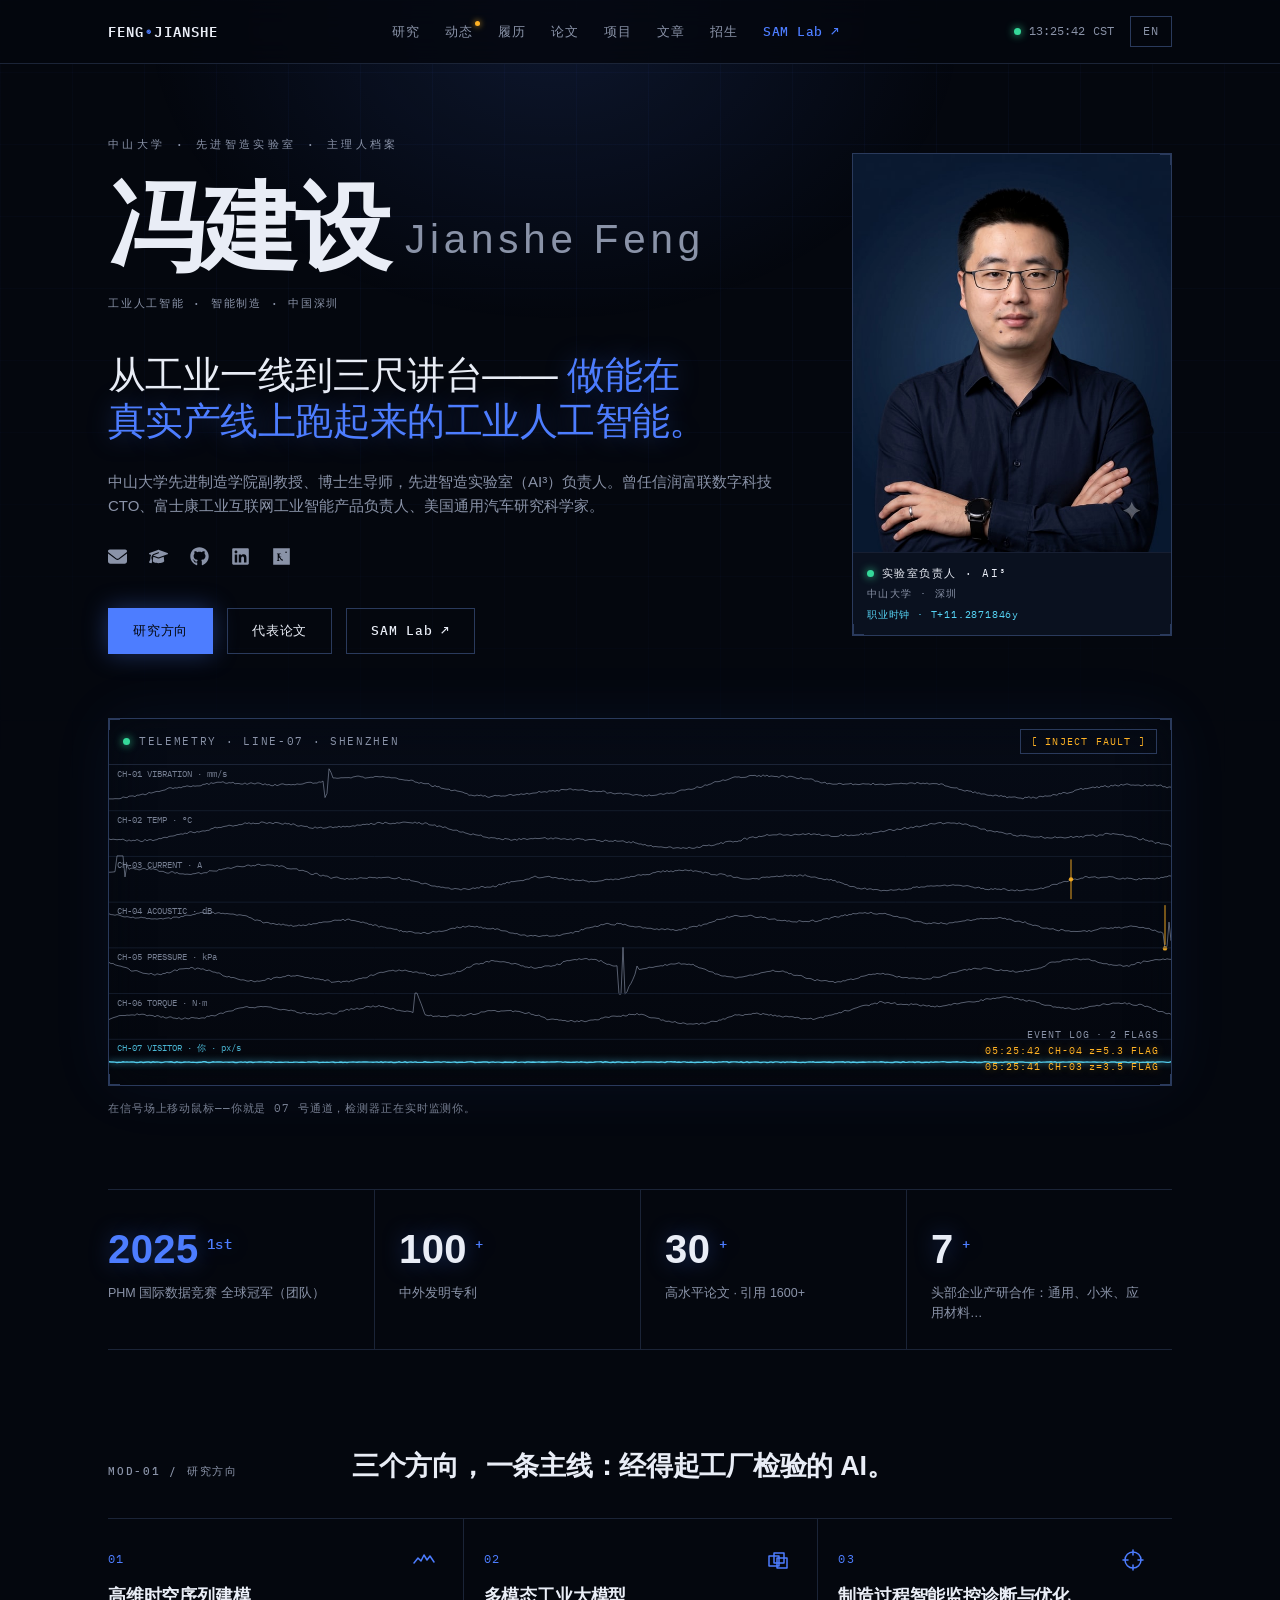
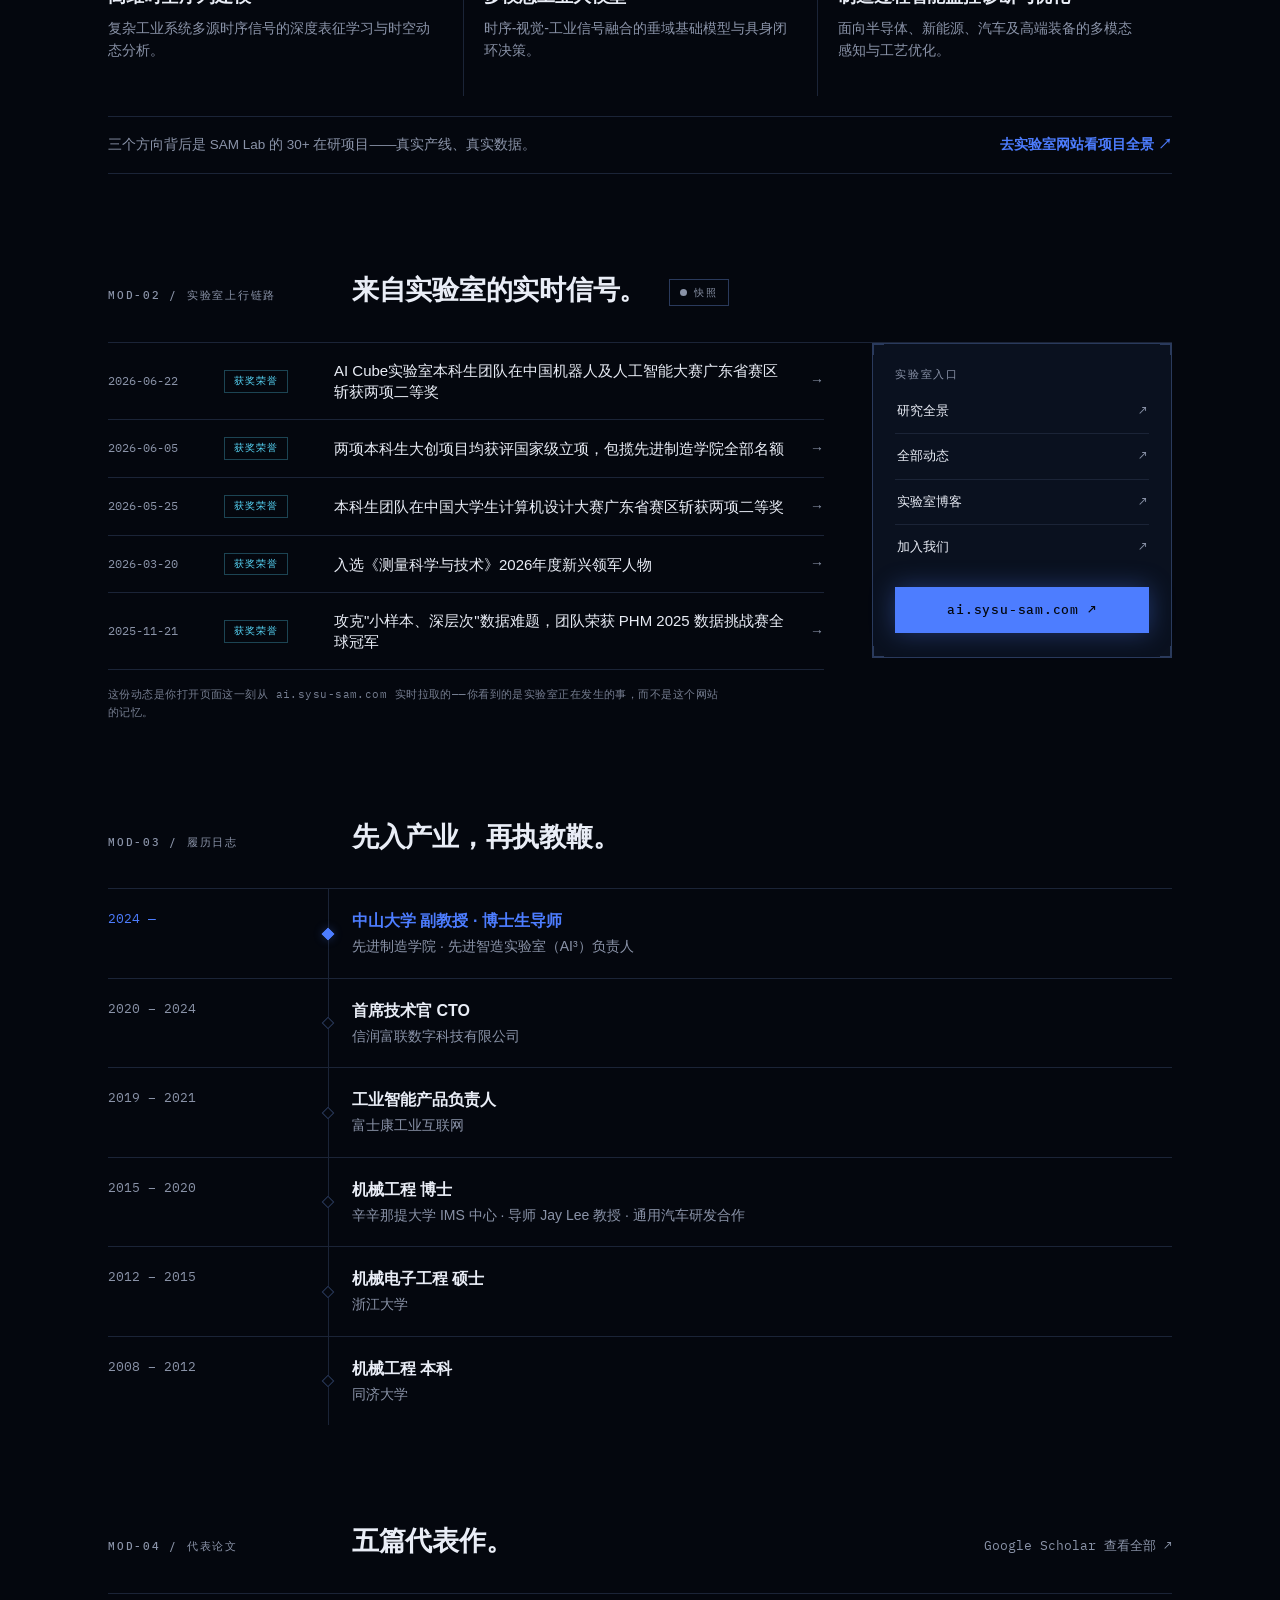
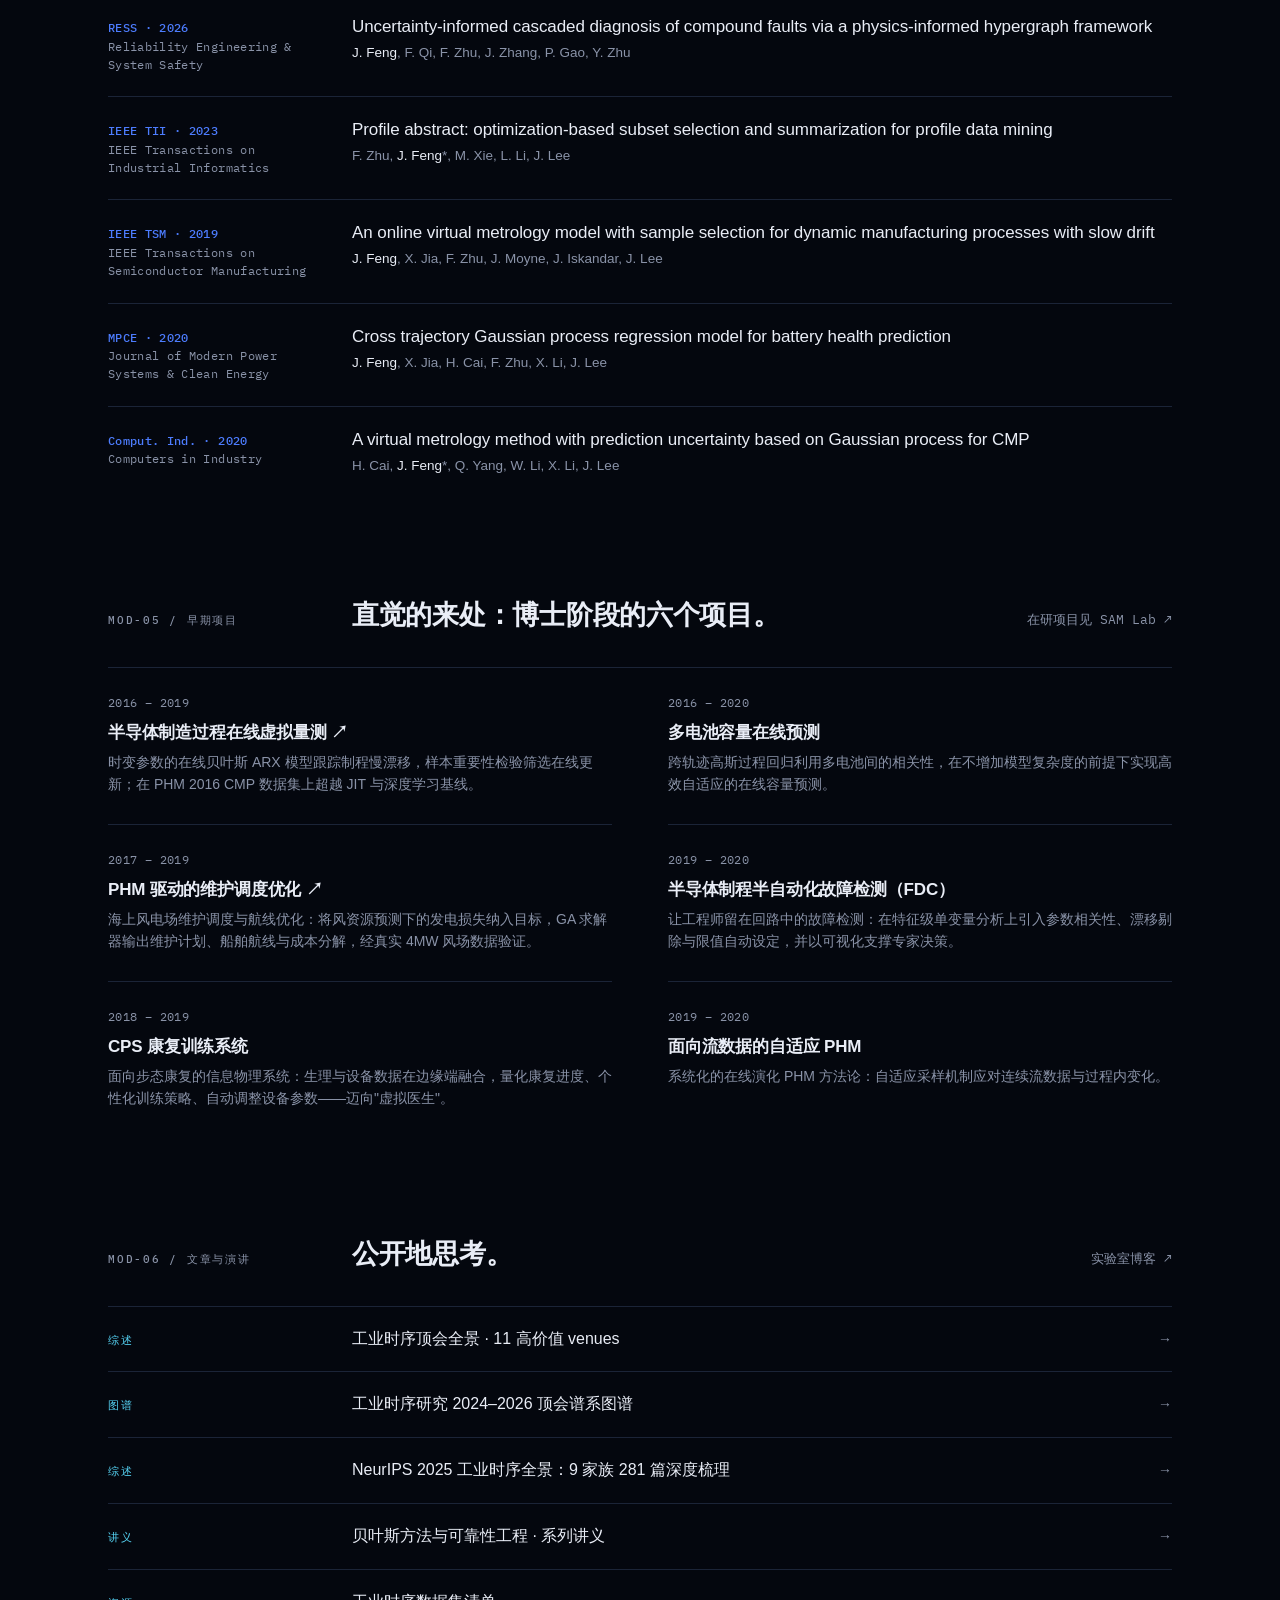
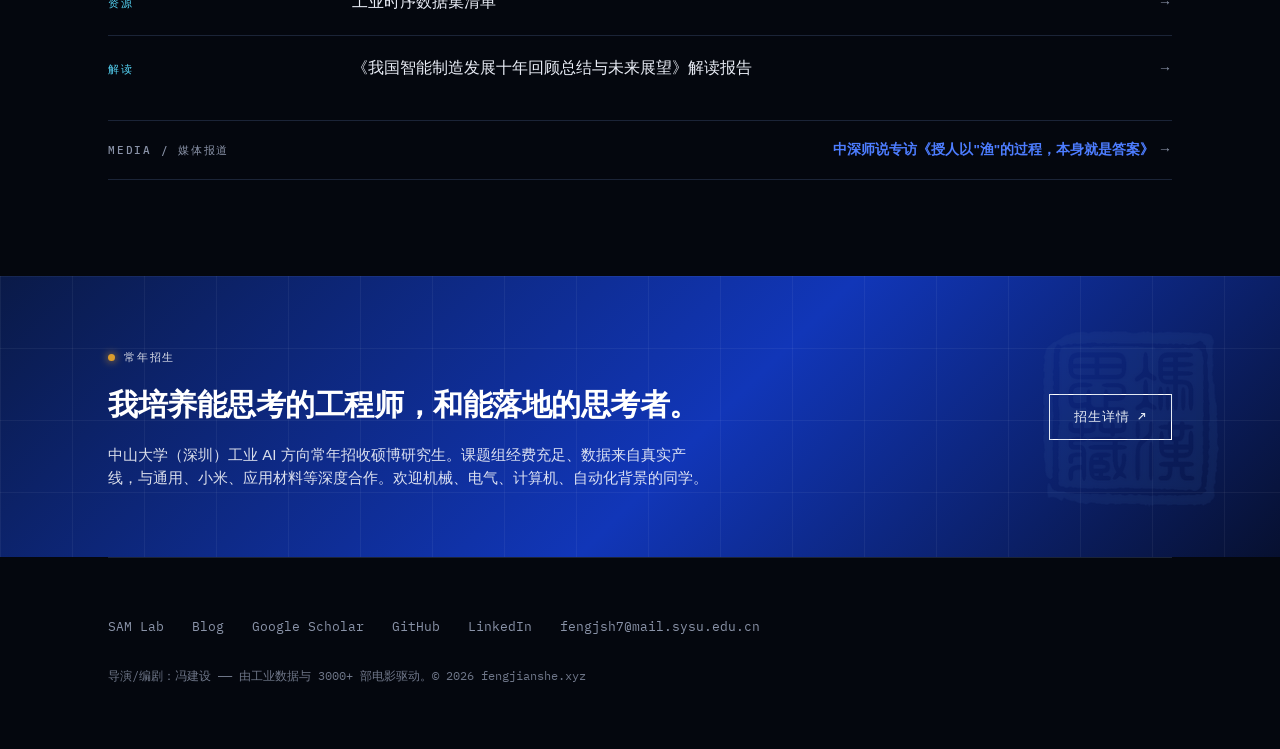
==== commit a249a934: "deploy: JiansheFengRe/fengjianshe.xyz@38a962acbdde6445f11f45a31451dca744276458" ====
--- a/zh/index.html
+++ b/zh/index.html
@@ -1 +1,4 @@
-<!DOCTYPE html><html lang="zh-CN" data-astro-cid-5hce7sga> <head><meta charset="utf-8"><meta name="viewport" content="width=device-width, initial-scale=1"><meta name="theme-color" content="#0a0b0e"><link rel="preconnect" href="https://fonts.googleapis.com"><link rel="preconnect" href="https://fonts.gstatic.com" crossorigin><link href="https://fonts.googleapis.com/css2?family=Anton&display=swap" rel="stylesheet"><title>冯建设 Jianshe Feng — 工业人工智能 · 中山大学</title><meta name="description" content="中山大学先进制造学院副教授、博士生导师，先进智造实验室（AI³）负责人。从工业一线到三尺讲台——做能在真实产线上跑起来的工业人工智能。"><meta name="author" content="Jianshe Feng"><link rel="alternate" hreflang="en" href="https://fengjianshe.xyz/"><link rel="alternate" hreflang="zh-CN" href="https://fengjianshe.xyz/zh/"><link rel="canonical" href="https://fengjianshe.xyz/zh/"><link rel="icon" href="/icon-32.png" type="image/png" sizes="32x32"><link rel="apple-touch-icon" href="/icon-192.png"><meta property="og:title" content="冯建设 Jianshe Feng — 工业人工智能 · 中山大学"><meta property="og:description" content="中山大学先进制造学院副教授、博士生导师，先进智造实验室（AI³）负责人。从工业一线到三尺讲台——做能在真实产线上跑起来的工业人工智能。"><meta property="og:type" content="profile"><link rel="stylesheet" href="/_astro/index.vmsCVomZ.css"></head> <body data-astro-cid-5hce7sga> <div class="topbar" data-astro-cid-5hce7sga> <div class="wrap" data-astro-cid-5hce7sga> <nav data-astro-cid-5hce7sga> <a class="logo" href="/zh/" data-astro-cid-5hce7sga>FENG<span data-astro-cid-5hce7sga>.</span>JIANSHE</a> <ul data-astro-cid-5hce7sga> <li data-astro-cid-5hce7sga><a href="#research" data-astro-cid-5hce7sga>研究</a></li> <li data-astro-cid-5hce7sga><a href="#path" data-astro-cid-5hce7sga>履历</a></li> <li data-astro-cid-5hce7sga><a href="#pubs" data-astro-cid-5hce7sga>论文</a></li> <li data-astro-cid-5hce7sga><a href="#projects" data-astro-cid-5hce7sga>项目</a></li> <li data-astro-cid-5hce7sga><a href="#writing" data-astro-cid-5hce7sga>文章</a></li> <li data-astro-cid-5hce7sga><a href="#students" data-astro-cid-5hce7sga>招生</a></li> <li data-astro-cid-5hce7sga><a class="lab" href="https://ai.sysu-sam.com/" data-astro-cid-5hce7sga>SAM Lab ↗</a></li> </ul> <a class="lang-btn" href="/" data-astro-cid-5hce7sga>EN</a> </nav> </div> </div>  <div class="wrap" data-astro-cid-xhaoqxbd> <header class="hero" data-astro-cid-xhaoqxbd> <div class="hero-grid" data-astro-cid-xhaoqxbd> <div class="hero-main" data-astro-cid-xhaoqxbd> <div class="presents" data-astro-cid-xhaoqxbd>中山大学 · 先进智造实验室 出品</div> <h1 data-astro-cid-xhaoqxbd> 冯建设<span class="cn" data-astro-cid-xhaoqxbd>Jianshe Feng</span> </h1> <div class="kicker label" data-astro-cid-xhaoqxbd>工业人工智能 · 智能制造 · 中国深圳</div> <p class="thesis" data-astro-cid-xhaoqxbd>从工业一线到三尺讲台—— <em data-astro-cid-xhaoqxbd>做能在真实产线上跑起来的工业人工智能。</em></p> <p class="sub" data-astro-cid-xhaoqxbd>中山大学先进制造学院副教授、博士生导师，先进智造实验室（AI³）负责人。曾任信润富联数字科技 CTO、富士康工业互联网工业智能产品负责人、美国通用汽车研究科学家。</p> <div class="social" data-astro-cid-dv46nlzh> <a href="mailto:fengjsh7@mail.sysu.edu.cn" title="Email" aria-label="Email" data-astro-cid-dv46nlzh> <svg viewBox="0 0 512 512" aria-hidden="true" data-astro-cid-dv46nlzh><path fill="currentColor" d="M48 64C21.5 64 0 85.5 0 112c0 15.1 7.1 29.3 19.2 38.4L236.8 313.6c11.4 8.5 27 8.5 38.4 0L492.8 150.4c12.1-9.1 19.2-23.3 19.2-38.4c0-26.5-21.5-48-48-48L48 64zM0 176L0 384c0 35.3 28.7 64 64 64l384 0c35.3 0 64-28.7 64-64l0-208L294.4 339.2c-22.8 17.1-54 17.1-76.8 0L0 176z" data-astro-cid-dv46nlzh></path></svg>     </a><a href="https://scholar.google.com/citations?hl=en&user=izHfXdgAAAAJ" title="Google Scholar" aria-label="Google Scholar" data-astro-cid-dv46nlzh>  <svg viewBox="0 0 640 512" aria-hidden="true" data-astro-cid-dv46nlzh><path fill="currentColor" d="M320 32c-8.1 0-16.1 1.4-23.7 4.1L15.8 137.4C6.3 140.9 0 149.9 0 160s6.3 19.1 15.8 22.6l57.9 20.9C57.3 229.3 48 259.8 48 291.9l0 28.1c0 28.4-10.8 57.7-22.3 80.8c-6.5 13-13.9 25.8-22.5 37.6C0 442.7-.9 448.3 .9 453.4s6 8.9 11.2 10.2l64 16c4.2 1.1 8.7 .3 12.4-2s6.3-6.1 7.1-10.4c8.6-42.8 4.3-81.2-2.1-108.7C90.3 344.3 86 329.8 80 316.5l0-24.6c0-30.2 10.2-58.7 27.9-81.5c12.9-15.5 29.6-28 49.2-35.7l157-61.7c8.2-3.2 17.5 .8 20.7 9s-.8 17.5-9 20.7l-157 61.7c-12.4 4.9-23.3 12.4-32.2 21.6l159.6 57.6c7.6 2.7 15.6 4.1 23.7 4.1s16.1-1.4 23.7-4.1L624.2 182.6c9.5-3.4 15.8-12.5 15.8-22.6s-6.3-19.1-15.8-22.6L343.7 36.1C336.1 33.4 328.1 32 320 32zM128 408c0 35.3 86 72 192 72s192-36.7 192-72L496.7 262.6 354.5 314c-11.1 4-22.8 6-34.5 6s-23.5-2-34.5-6L143.3 262.6 128 408z" data-astro-cid-dv46nlzh></path></svg>    </a><a href="https://github.com/fengjianshe" title="GitHub" aria-label="GitHub" data-astro-cid-dv46nlzh>   <svg viewBox="0 0 496 512" aria-hidden="true" data-astro-cid-dv46nlzh><path fill="currentColor" d="M165.9 397.4c0 2-2.3 3.6-5.2 3.6-3.3 .3-5.6-1.3-5.6-3.6 0-2 2.3-3.6 5.2-3.6 3-.3 5.6 1.3 5.6 3.6zm-31.1-4.5c-.7 2 1.3 4.3 4.3 4.9 2.6 1 5.6 0 6.2-2s-1.3-4.3-4.3-5.2c-2.6-.7-5.5 .3-6.2 2.3zm44.2-1.7c-2.9 .7-4.9 2.6-4.6 4.9 .3 2 2.9 3.3 5.9 2.6 2.9-.7 4.9-2.6 4.6-4.6-.3-1.9-3-3.2-5.9-2.9zM244.8 8C106.1 8 0 113.3 0 252c0 110.9 69.8 205.8 169.5 239.2 12.8 2.3 17.3-5.6 17.3-12.1 0-6.2-.3-40.4-.3-61.4 0 0-70 15-84.7-29.8 0 0-11.4-29.1-27.8-36.6 0 0-22.9-15.7 1.6-15.4 0 0 24.9 2 38.6 25.8 21.9 38.6 58.6 27.5 72.9 20.9 2.3-16 8.8-27.1 16-33.7-55.9-6.2-112.3-14.3-112.3-110.5 0-27.5 7.6-41.3 23.6-58.9-2.6-6.5-11.1-33.3 2.6-67.9 20.9-6.5 69 27 69 27 20-5.6 41.5-8.5 62.8-8.5s42.8 2.9 62.8 8.5c0 0 48.1-33.6 69-27 13.7 34.7 5.2 61.4 2.6 67.9 16 17.7 25.8 31.5 25.8 58.9 0 96.5-58.9 104.2-114.8 110.5 9.2 7.9 17 22.9 17 46.4 0 33.7-.3 75.4-.3 83.6 0 6.5 4.6 14.4 17.3 12.1C428.2 457.8 496 362.9 496 252 496 113.3 383.5 8 244.8 8z" data-astro-cid-dv46nlzh></path></svg>   </a><a href="https://www.linkedin.com/in/jianshe-feng-096644a1/" title="LinkedIn" aria-label="LinkedIn" data-astro-cid-dv46nlzh>    <svg viewBox="0 0 448 512" aria-hidden="true" data-astro-cid-dv46nlzh><path fill="currentColor" d="M416 32H31.9C14.3 32 0 46.5 0 64.3v383.4C0 465.5 14.3 480 31.9 480H416c17.6 0 32-14.5 32-32.3V64.3c0-17.8-14.4-32.3-32-32.3zM135.4 416H69V202.2h66.5V416zm-33.2-243c-21.3 0-38.5-17.3-38.5-38.5S80.9 96 102.2 96c21.2 0 38.5 17.3 38.5 38.5 0 21.3-17.2 38.5-38.5 38.5zm282.1 243h-66.4V312c0-24.8-.5-56.7-34.5-56.7-34.6 0-39.9 27-39.9 54.9V416h-66.4V202.2h63.7v29.2h.9c8.9-16.8 30.6-34.5 62.9-34.5 67.2 0 79.7 44.3 79.7 101.9V416z" data-astro-cid-dv46nlzh></path></svg>  </a><a href="https://www.researchgate.net/profile/Jianshe_Feng" title="ResearchGate" aria-label="ResearchGate" data-astro-cid-dv46nlzh>     <svg viewBox="0 0 448 512" aria-hidden="true" data-astro-cid-dv46nlzh><path fill="currentColor" d="M0 32v448h448V32H0zm262.2 334.4c-6.6 3-33.2 6-50-14.2-9.2-10.6-25.3-33.3-42.2-63.6-8.9 0-14.7 0-21.4-.6v46.4c0 23.5 2.8 27.1 23.1 29.6v11.9h-70.9v-11.9c17.5-2.5 21.1-5.5 21.1-29.6V213.9c0-24.2-2.8-25.7-21.1-28.2v-12.2h67.5c39.7 0 58.6 15.8 58.6 47.8 0 26.3-16.9 42.9-39.7 48.9 5.8 10.6 19.7 32.8 29.6 46.4 11.9 16.1 18.9 19.7 26.7 22.5l18.7-1.9zM227.6 224.2c0-25.6-16.4-36.4-41.9-36.4-3.9 0-8.3 .3-11.1 .8-3.1 .6-4.4 2.8-4.4 8.9v60.5c4.7 .6 8.9 .8 13.9 .8 28.3 0 43.5-12.5 43.5-34.6zm140.8-82.7c0 12.2-9.4 21.7-21.7 21.7s-21.7-9.4-21.7-21.7 9.4-21.7 21.7-21.7 21.7 9.5 21.7 21.7z" data-astro-cid-dv46nlzh></path></svg> </a> </div>  <div class="cta-row" data-astro-cid-xhaoqxbd> <a class="cta primary" href="#research" data-astro-cid-xhaoqxbd>研究方向</a> <a class="cta" href="#pubs" data-astro-cid-xhaoqxbd>代表论文</a> <a class="cta" href="https://ai.sysu-sam.com/" data-astro-cid-xhaoqxbd>SAM Lab ↗</a> </div> </div> <div class="portrait" data-astro-cid-xhaoqxbd> <img src="/portrait.jpg" width="600" height="750" alt="冯建设肖像照" data-astro-cid-xhaoqxbd> </div> </div> <div class="screen" data-astro-cid-xhaoqxbd> <svg class="signal" viewBox="0 0 1080 90" preserveAspectRatio="none" aria-hidden="true" data-astro-cid-xhaoqxbd> <polyline class="ch" points="0,18 18,15 36,20 54,14 72,19 90,16 108,21 126,15 144,18 162,13 180,19 198,16 216,20 234,15 252,18 270,14 288,19 306,17 324,15 342,19 360,16 378,14 396,18 414,17 432,15 450,19 468,16 486,18 504,15 522,17" data-astro-cid-xhaoqxbd></polyline> <polyline class="ch" points="0,32 20,34 40,30 60,33 80,29 100,34 120,31 140,35 160,30 180,33 200,29 220,34 240,31 260,33 280,30 300,34 320,31 340,29 360,33 380,31 400,34 420,30 440,33 460,31 480,34 500,30 520,32 540,31" data-astro-cid-xhaoqxbd></polyline> <polyline class="ch" points="0,52 22,48 44,54 66,47 88,53 110,49 132,55 154,48 176,52 198,47 220,54 242,49 264,52 286,48 308,53 330,49 352,54 374,48 396,52 418,49 440,53 462,48 484,52 506,49 528,53 550,48" data-astro-cid-xhaoqxbd></polyline> <polyline class="ch" points="0,68 24,71 48,66 72,72 96,67 120,73 144,68 168,71 192,66 216,72 240,68 264,71 288,66 312,73 336,68 360,71 384,66 408,72 432,68 456,71 480,67 504,72 528,68 552,71" data-astro-cid-xhaoqxbd></polyline> <polyline class="ch trend" points="0,58 25,55 50,56 75,52 100,53 125,49 150,50 175,46 200,47 225,43 250,44 275,40 300,41 325,37 350,38 375,34 400,35 425,31 450,32 475,28 500,29 525,25" data-astro-cid-xhaoqxbd></polyline> <polyline class="ch ikb-ch" points="560,30 578,32 596,28 614,31 632,29 650,33 668,30 686,32 704,28 722,60 740,10 758,29 776,31 794,28 812,32 830,29 848,31 866,28 884,32 902,30 920,29 938,31 956,28 974,30 992,29 1010,31 1028,29 1046,30 1064,29 1080,30" data-astro-cid-xhaoqxbd></polyline> <rect class="spike" x="738" y="8" width="4" height="4" data-astro-cid-xhaoqxbd></rect> </svg> <div class="screen-tag" data-astro-cid-xhaoqxbd>通道 06 · 检出异常</div> </div> </header> <div class="proof" data-astro-cid-xhaoqxbd> <div data-astro-cid-xhaoqxbd> <div class="num" data-astro-cid-xhaoqxbd>2025<sup data-astro-cid-xhaoqxbd>&nbsp;1st</sup></div> <div class="cap" data-astro-cid-xhaoqxbd>PHM 国际数据竞赛 全球冠军（团队）</div> </div><div data-astro-cid-xhaoqxbd> <div class="num" data-astro-cid-xhaoqxbd>100<sup data-astro-cid-xhaoqxbd>&nbsp;+</sup></div> <div class="cap" data-astro-cid-xhaoqxbd>中外发明专利</div> </div><div data-astro-cid-xhaoqxbd> <div class="num" data-astro-cid-xhaoqxbd>30<sup data-astro-cid-xhaoqxbd>&nbsp;+</sup></div> <div class="cap" data-astro-cid-xhaoqxbd>高水平论文 · 引用 1600+</div> </div><div data-astro-cid-xhaoqxbd> <div class="num" data-astro-cid-xhaoqxbd>7<sup data-astro-cid-xhaoqxbd>&nbsp;+</sup></div> <div class="cap" data-astro-cid-xhaoqxbd>头部企业产研合作：通用、小米、应用材料…</div> </div> </div> <section id="research" data-astro-cid-xhaoqxbd> <div class="sec-head" data-astro-cid-xhaoqxbd> <div class="label" data-astro-cid-xhaoqxbd>第 <span class="chno">01</span> 章 — 研究方向</div> <h2 data-astro-cid-xhaoqxbd>三个方向，一条主线：经得起工厂检验的 AI。</h2> </div> <hr class="rule" data-astro-cid-xhaoqxbd> <div class="research" data-astro-cid-xhaoqxbd> <article data-astro-cid-xhaoqxbd> <div class="idx-row" data-astro-cid-xhaoqxbd> <div class="idx" data-astro-cid-xhaoqxbd>01</div> <svg class="ricon" viewBox="0 0 22 22" aria-hidden="true" data-astro-cid-xhaoqxbd> <polyline points="1,14 5,9 8,12 11,6 14,11 17,7 21,13" data-astro-cid-xhaoqxbd></polyline> </svg>   </div> <h3 data-astro-cid-xhaoqxbd>高维时空序列建模</h3> <p data-astro-cid-xhaoqxbd>复杂工业系统多源时序信号的深度表征学习与时空动态分析。</p> </article><article data-astro-cid-xhaoqxbd> <div class="idx-row" data-astro-cid-xhaoqxbd> <div class="idx" data-astro-cid-xhaoqxbd>02</div>  <svg class="ricon" viewBox="0 0 22 22" aria-hidden="true" data-astro-cid-xhaoqxbd> <rect x="2" y="7" width="10" height="10" data-astro-cid-xhaoqxbd></rect> <rect x="7" y="4" width="10" height="10" data-astro-cid-xhaoqxbd></rect> <rect x="10" y="9" width="10" height="10" data-astro-cid-xhaoqxbd></rect> </svg>  </div> <h3 data-astro-cid-xhaoqxbd>多模态工业大模型</h3> <p data-astro-cid-xhaoqxbd>时序-视觉-工业信号融合的垂域基础模型与具身闭环决策。</p> </article><article data-astro-cid-xhaoqxbd> <div class="idx-row" data-astro-cid-xhaoqxbd> <div class="idx" data-astro-cid-xhaoqxbd>03</div>   <svg class="ricon" viewBox="0 0 22 22" aria-hidden="true" data-astro-cid-xhaoqxbd> <circle cx="11" cy="11" r="8" data-astro-cid-xhaoqxbd></circle> <line x1="11" y1="1" x2="11" y2="6" data-astro-cid-xhaoqxbd></line> <line x1="11" y1="16" x2="11" y2="21" data-astro-cid-xhaoqxbd></line> <line x1="1" y1="11" x2="6" y2="11" data-astro-cid-xhaoqxbd></line> <line x1="16" y1="11" x2="21" y2="11" data-astro-cid-xhaoqxbd></line> </svg> </div> <h3 data-astro-cid-xhaoqxbd>制造过程智能监控诊断与优化</h3> <p data-astro-cid-xhaoqxbd>面向半导体、新能源、汽车及高端装备的多模态感知与工艺优化。</p> </article> </div> <div class="lab-note" data-astro-cid-xhaoqxbd> <p data-astro-cid-xhaoqxbd>三个方向背后是 SAM Lab 的 30+ 在研项目——真实产线、真实数据。</p> <a href="https://ai.sysu-sam.com/research/" data-astro-cid-xhaoqxbd>去实验室网站看项目全景 ↗</a> </div> </section> <section id="path" data-astro-cid-xhaoqxbd> <div class="sec-head" data-astro-cid-xhaoqxbd> <div class="label" data-astro-cid-xhaoqxbd>第 <span class="chno">02</span> 章 — 履历</div> <h2 data-astro-cid-xhaoqxbd>先入产业，再执教鞭。</h2> </div> <hr class="rule" data-astro-cid-xhaoqxbd> <ul class="timeline" data-astro-cid-xhaoqxbd> <li class="now" data-astro-cid-xhaoqxbd> <div class="yr" data-astro-cid-xhaoqxbd>2024 —</div> <div class="what" data-astro-cid-xhaoqxbd> <b data-astro-cid-xhaoqxbd>中山大学 副教授 · 博士生导师</b> <span class="org" data-astro-cid-xhaoqxbd>先进制造学院 · 先进智造实验室（AI³）负责人</span> </div> </li><li data-astro-cid-xhaoqxbd> <div class="yr" data-astro-cid-xhaoqxbd>2020 – 2024</div> <div class="what" data-astro-cid-xhaoqxbd> <b data-astro-cid-xhaoqxbd>首席技术官 CTO</b> <span class="org" data-astro-cid-xhaoqxbd>信润富联数字科技有限公司</span> </div> </li><li data-astro-cid-xhaoqxbd> <div class="yr" data-astro-cid-xhaoqxbd>2019 – 2021</div> <div class="what" data-astro-cid-xhaoqxbd> <b data-astro-cid-xhaoqxbd>工业智能产品负责人</b> <span class="org" data-astro-cid-xhaoqxbd>富士康工业互联网</span> </div> </li><li data-astro-cid-xhaoqxbd> <div class="yr" data-astro-cid-xhaoqxbd>2015 – 2020</div> <div class="what" data-astro-cid-xhaoqxbd> <b data-astro-cid-xhaoqxbd>机械工程 博士</b> <span class="org" data-astro-cid-xhaoqxbd>辛辛那提大学 IMS 中心 · 导师 Jay Lee 教授 · 通用汽车研发合作</span> </div> </li><li data-astro-cid-xhaoqxbd> <div class="yr" data-astro-cid-xhaoqxbd>2012 – 2015</div> <div class="what" data-astro-cid-xhaoqxbd> <b data-astro-cid-xhaoqxbd>机械电子工程 硕士</b> <span class="org" data-astro-cid-xhaoqxbd>浙江大学</span> </div> </li><li data-astro-cid-xhaoqxbd> <div class="yr" data-astro-cid-xhaoqxbd>2008 – 2012</div> <div class="what" data-astro-cid-xhaoqxbd> <b data-astro-cid-xhaoqxbd>机械工程 本科</b> <span class="org" data-astro-cid-xhaoqxbd>同济大学</span> </div> </li> </ul> </section> <section id="pubs" data-astro-cid-xhaoqxbd> <div class="sec-head" data-astro-cid-xhaoqxbd> <div class="label" data-astro-cid-xhaoqxbd>第 <span class="chno">03</span> 章 — 代表论文</div> <h2 data-astro-cid-xhaoqxbd>五篇代表作。</h2> <a class="more" href="https://scholar.google.com/citations?hl=en&user=izHfXdgAAAAJ" data-astro-cid-xhaoqxbd>Google Scholar 查看全部 ↗</a> </div> <hr class="rule" data-astro-cid-xhaoqxbd> <ul class="pubs" data-astro-cid-xhaoqxbd> <li data-astro-cid-xhaoqxbd> <div class="venue" data-astro-cid-xhaoqxbd><b data-astro-cid-xhaoqxbd>RESS · 2026</b>Reliability Engineering &amp; System Safety</div> <div data-astro-cid-xhaoqxbd> <h3 data-astro-cid-xhaoqxbd>Uncertainty-informed cascaded diagnosis of compound faults via a physics-informed hypergraph framework</h3> <div class="auth" data-astro-cid-xhaoqxbd><u>J. Feng</u>, F. Qi, F. Zhu, J. Zhang, P. Gao, Y. Zhu</div> </div> </li><li data-astro-cid-xhaoqxbd> <div class="venue" data-astro-cid-xhaoqxbd><b data-astro-cid-xhaoqxbd>IEEE TII · 2023</b>IEEE Transactions on Industrial Informatics</div> <div data-astro-cid-xhaoqxbd> <h3 data-astro-cid-xhaoqxbd>Profile abstract: optimization-based subset selection and summarization for profile data mining</h3> <div class="auth" data-astro-cid-xhaoqxbd>F. Zhu, <u>J. Feng</u>*, M. Xie, L. Li, J. Lee</div> </div> </li><li data-astro-cid-xhaoqxbd> <div class="venue" data-astro-cid-xhaoqxbd><b data-astro-cid-xhaoqxbd>IEEE TSM · 2019</b>IEEE Transactions on Semiconductor Manufacturing</div> <div data-astro-cid-xhaoqxbd> <h3 data-astro-cid-xhaoqxbd>An online virtual metrology model with sample selection for dynamic manufacturing processes with slow drift</h3> <div class="auth" data-astro-cid-xhaoqxbd><u>J. Feng</u>, X. Jia, F. Zhu, J. Moyne, J. Iskandar, J. Lee</div> </div> </li><li data-astro-cid-xhaoqxbd> <div class="venue" data-astro-cid-xhaoqxbd><b data-astro-cid-xhaoqxbd>MPCE · 2020</b>Journal of Modern Power Systems &amp; Clean Energy</div> <div data-astro-cid-xhaoqxbd> <h3 data-astro-cid-xhaoqxbd>Cross trajectory Gaussian process regression model for battery health prediction</h3> <div class="auth" data-astro-cid-xhaoqxbd><u>J. Feng</u>, X. Jia, H. Cai, F. Zhu, X. Li, J. Lee</div> </div> </li><li data-astro-cid-xhaoqxbd> <div class="venue" data-astro-cid-xhaoqxbd><b data-astro-cid-xhaoqxbd>Comput. Ind. · 2020</b>Computers in Industry</div> <div data-astro-cid-xhaoqxbd> <h3 data-astro-cid-xhaoqxbd>A virtual metrology method with prediction uncertainty based on Gaussian process for CMP</h3> <div class="auth" data-astro-cid-xhaoqxbd>H. Cai, <u>J. Feng</u>*, Q. Yang, W. Li, X. Li, J. Lee</div> </div> </li> </ul> </section> <section id="projects" data-astro-cid-xhaoqxbd> <div class="sec-head" data-astro-cid-xhaoqxbd> <div class="label" data-astro-cid-xhaoqxbd>第 <span class="chno">04</span> 章 — 早期项目</div> <h2 data-astro-cid-xhaoqxbd>直觉的来处：博士阶段的六个项目。</h2> <a class="more" href="https://ai.sysu-sam.com/research/" data-astro-cid-xhaoqxbd>在研项目见 SAM Lab ↗</a> </div> <hr class="rule" data-astro-cid-xhaoqxbd> <div class="projects" data-astro-cid-xhaoqxbd> <article data-astro-cid-xhaoqxbd> <div class="yr" data-astro-cid-xhaoqxbd>2016 – 2019</div> <h3 data-astro-cid-xhaoqxbd><a href="https://ieeexplore.ieee.org/document/8845673" data-astro-cid-xhaoqxbd>半导体制造过程在线虚拟量测 ↗</a></h3> <p data-astro-cid-xhaoqxbd>时变参数的在线贝叶斯 ARX 模型跟踪制程慢漂移，样本重要性检验筛选在线更新；在 PHM 2016 CMP 数据集上超越 JIT 与深度学习基线。</p> </article><article data-astro-cid-xhaoqxbd> <div class="yr" data-astro-cid-xhaoqxbd>2016 – 2020</div> <h3 data-astro-cid-xhaoqxbd>多电池容量在线预测</h3> <p data-astro-cid-xhaoqxbd>跨轨迹高斯过程回归利用多电池间的相关性，在不增加模型复杂度的前提下实现高效自适应的在线容量预测。</p> </article><article data-astro-cid-xhaoqxbd> <div class="yr" data-astro-cid-xhaoqxbd>2017 – 2019</div> <h3 data-astro-cid-xhaoqxbd><a href="https://www.researchgate.net/publication/336663228" data-astro-cid-xhaoqxbd>PHM 驱动的维护调度优化 ↗</a></h3> <p data-astro-cid-xhaoqxbd>海上风电场维护调度与航线优化：将风资源预测下的发电损失纳入目标，GA 求解器输出维护计划、船舶航线与成本分解，经真实 4MW 风场数据验证。</p> </article><article data-astro-cid-xhaoqxbd> <div class="yr" data-astro-cid-xhaoqxbd>2019 – 2020</div> <h3 data-astro-cid-xhaoqxbd>半导体制程半自动化故障检测（FDC）</h3> <p data-astro-cid-xhaoqxbd>让工程师留在回路中的故障检测：在特征级单变量分析上引入参数相关性、漂移剔除与限值自动设定，并以可视化支撑专家决策。</p> </article><article data-astro-cid-xhaoqxbd> <div class="yr" data-astro-cid-xhaoqxbd>2018 – 2019</div> <h3 data-astro-cid-xhaoqxbd>CPS 康复训练系统</h3> <p data-astro-cid-xhaoqxbd>面向步态康复的信息物理系统：生理与设备数据在边缘端融合，量化康复进度、个性化训练策略、自动调整设备参数——迈向&quot;虚拟医生&quot;。</p> </article><article data-astro-cid-xhaoqxbd> <div class="yr" data-astro-cid-xhaoqxbd>2019 – 2020</div> <h3 data-astro-cid-xhaoqxbd>面向流数据的自适应 PHM</h3> <p data-astro-cid-xhaoqxbd>系统化的在线演化 PHM 方法论：自适应采样机制应对连续流数据与过程内变化。</p> </article> </div> </section> <section id="writing" data-astro-cid-xhaoqxbd> <div class="sec-head" data-astro-cid-xhaoqxbd> <div class="label" data-astro-cid-xhaoqxbd>第 <span class="chno">05</span> 章 — 文章与演讲</div> <h2 data-astro-cid-xhaoqxbd>公开地思考。</h2> <a class="more" href="https://blog.sysu-sam.com/" data-astro-cid-xhaoqxbd>实验室博客 ↗</a> </div> <hr class="rule" data-astro-cid-xhaoqxbd> <ul class="writing" data-astro-cid-xhaoqxbd> <li data-astro-cid-xhaoqxbd> <a href="https://blog.sysu-sam.com/@fengjianshe/multi-venue-industrial-ts-overview" data-astro-cid-xhaoqxbd> <span class="kind label" data-astro-cid-xhaoqxbd>综述</span> <span class="t" data-astro-cid-xhaoqxbd>工业时序顶会全景 · 11 高价值 venues</span> <span class="arrow" data-astro-cid-xhaoqxbd>→</span> </a> </li><li data-astro-cid-xhaoqxbd> <a href="https://blog.sysu-sam.com/@fengjianshe/industrial-ts-genealogy-ebook-2024-2026" data-astro-cid-xhaoqxbd> <span class="kind label" data-astro-cid-xhaoqxbd>图谱</span> <span class="t" data-astro-cid-xhaoqxbd>工业时序研究 2024–2026 顶会谱系图谱</span> <span class="arrow" data-astro-cid-xhaoqxbd>→</span> </a> </li><li data-astro-cid-xhaoqxbd> <a href="https://blog.sysu-sam.com/@fengjianshe/neurips2025-industrial-ts-map" data-astro-cid-xhaoqxbd> <span class="kind label" data-astro-cid-xhaoqxbd>综述</span> <span class="t" data-astro-cid-xhaoqxbd>NeurIPS 2025 工业时序全景：9 家族 281 篇深度梳理</span> <span class="arrow" data-astro-cid-xhaoqxbd>→</span> </a> </li><li data-astro-cid-xhaoqxbd> <a href="https://blog.sysu-sam.com/@fengjianshe/bayesian-reliability-lectures" data-astro-cid-xhaoqxbd> <span class="kind label" data-astro-cid-xhaoqxbd>讲义</span> <span class="t" data-astro-cid-xhaoqxbd>贝叶斯方法与可靠性工程 · 系列讲义</span> <span class="arrow" data-astro-cid-xhaoqxbd>→</span> </a> </li><li data-astro-cid-xhaoqxbd> <a href="https://blog.sysu-sam.com/@fengjianshe/industrial-ts-datasets-catalog" data-astro-cid-xhaoqxbd> <span class="kind label" data-astro-cid-xhaoqxbd>资源</span> <span class="t" data-astro-cid-xhaoqxbd>工业时序数据集清单</span> <span class="arrow" data-astro-cid-xhaoqxbd>→</span> </a> </li><li data-astro-cid-xhaoqxbd> <a href="https://blog.sysu-sam.com/@fengjianshe/smart-manufacturing-china-decade-review-interpretation" data-astro-cid-xhaoqxbd> <span class="kind label" data-astro-cid-xhaoqxbd>解读</span> <span class="t" data-astro-cid-xhaoqxbd>《我国智能制造发展十年回顾总结与未来展望》解读报告</span> <span class="arrow" data-astro-cid-xhaoqxbd>→</span> </a> </li> </ul> <div class="media-bar" data-astro-cid-xhaoqxbd> <span class="label" data-astro-cid-xhaoqxbd>Media / 媒体报道</span> <div class="media-links" data-astro-cid-xhaoqxbd> <a href="https://ai.sysu-sam.com/news/feng-jianshe-sysu-shenzhen-interview-2025/" data-astro-cid-xhaoqxbd>中深师说专访《授人以&quot;渔&quot;的过程，本身就是答案》 <span class="arrow" data-astro-cid-xhaoqxbd>→</span></a> </div> </div> </section> </div> <div class="students-band" id="students" data-astro-cid-xhaoqxbd> <div class="wrap inner" data-astro-cid-xhaoqxbd> <div data-astro-cid-xhaoqxbd> <div class="label band-label" data-astro-cid-xhaoqxbd>招生</div> <h2 data-astro-cid-xhaoqxbd>我培养能思考的工程师，和能落地的思考者。</h2> <p data-astro-cid-xhaoqxbd>中山大学（深圳）工业 AI 方向常年招收硕博研究生。课题组经费充足、数据来自真实产线，与通用、小米、应用材料等深度合作。欢迎机械、电气、计算机、自动化背景的同学。</p> </div> <a class="cta band-cta" href="https://ai.sysu-sam.com/join/" data-astro-cid-xhaoqxbd>招生详情 ↗</a> <div class="band-stamp" aria-hidden="true" data-astro-cid-xhaoqxbd></div> </div> </div>   <div class="wrap" data-astro-cid-5hce7sga> <footer data-astro-cid-5hce7sga> <div class="cols" data-astro-cid-5hce7sga> <ul data-astro-cid-5hce7sga> <li data-astro-cid-5hce7sga><a href="https://ai.sysu-sam.com/" data-astro-cid-5hce7sga>SAM Lab</a></li> <li data-astro-cid-5hce7sga><a href="https://blog.sysu-sam.com/" data-astro-cid-5hce7sga>Blog</a></li> <li data-astro-cid-5hce7sga><a href="https://scholar.google.com/citations?hl=en&user=izHfXdgAAAAJ" data-astro-cid-5hce7sga>Google Scholar</a></li> <li data-astro-cid-5hce7sga><a href="https://github.com/fengjianshe" data-astro-cid-5hce7sga>GitHub</a></li> <li data-astro-cid-5hce7sga><a href="https://www.linkedin.com/in/jianshe-feng-096644a1/" data-astro-cid-5hce7sga>LinkedIn</a></li> <li data-astro-cid-5hce7sga><a href="mailto:fengjsh7@mail.sysu.edu.cn" data-astro-cid-5hce7sga>fengjsh7@mail.sysu.edu.cn</a></li> </ul> </div> <div class="fine" data-astro-cid-5hce7sga>导演/编剧：冯建设 —— 由工业数据与 3000+ 部电影驱动。© 2026 fengjianshe.xyz</div> </footer> </div> </body></html>+<!DOCTYPE html><html lang="zh-CN" data-astro-cid-5hce7sga> <head><meta charset="utf-8"><meta name="viewport" content="width=device-width, initial-scale=1"><meta name="theme-color" content="#04070e"><link rel="preconnect" href="https://fonts.googleapis.com"><link rel="preconnect" href="https://fonts.gstatic.com" crossorigin><link href="https://fonts.googleapis.com/css2?family=Big+Shoulders+Display:wght@600;700;800&family=IBM+Plex+Mono:wght@400;500;600&display=swap" rel="stylesheet"><title>冯建设 Jianshe Feng — 工业人工智能 · 中山大学</title><meta name="description" content="中山大学先进制造学院副教授、博士生导师，先进智造实验室（AI³）负责人。从工业一线到三尺讲台——做能在真实产线上跑起来的工业人工智能。"><meta name="author" content="Jianshe Feng"><link rel="alternate" hreflang="en" href="https://fengjianshe.xyz/"><link rel="alternate" hreflang="zh-CN" href="https://fengjianshe.xyz/zh/"><link rel="canonical" href="https://fengjianshe.xyz/zh/"><link rel="icon" href="/icon-32.png" type="image/png" sizes="32x32"><link rel="apple-touch-icon" href="/icon-192.png"><meta property="og:title" content="冯建设 Jianshe Feng — 工业人工智能 · 中山大学"><meta property="og:description" content="中山大学先进制造学院副教授、博士生导师，先进智造实验室（AI³）负责人。从工业一线到三尺讲台——做能在真实产线上跑起来的工业人工智能。"><meta property="og:type" content="profile"><meta property="og:image" content="https://fengjianshe.xyz/portrait.jpg"><link rel="stylesheet" href="/_astro/index.CDlIMSaj.css"></head> <body data-astro-cid-5hce7sga> <div class="topbar" data-astro-cid-5hce7sga> <div class="wrap" data-astro-cid-5hce7sga> <nav data-astro-cid-5hce7sga> <a class="logo mono" href="/zh/" data-astro-cid-5hce7sga>FENG<span class="dot" data-astro-cid-5hce7sga>◉</span>JIANSHE</a> <ul data-astro-cid-5hce7sga> <li data-astro-cid-5hce7sga><a href="#research" data-astro-cid-5hce7sga>研究</a></li> <li data-astro-cid-5hce7sga><a href="#uplink" data-astro-cid-5hce7sga>动态<span class="live-dot" aria-hidden="true" data-astro-cid-5hce7sga></span></a></li> <li data-astro-cid-5hce7sga><a href="#path" data-astro-cid-5hce7sga>履历</a></li> <li data-astro-cid-5hce7sga><a href="#pubs" data-astro-cid-5hce7sga>论文</a></li> <li data-astro-cid-5hce7sga><a href="#projects" data-astro-cid-5hce7sga>项目</a></li> <li data-astro-cid-5hce7sga><a href="#writing" data-astro-cid-5hce7sga>文章</a></li> <li data-astro-cid-5hce7sga><a href="#students" data-astro-cid-5hce7sga>招生</a></li> <li data-astro-cid-5hce7sga><a class="lab" href="https://ai.sysu-sam.com/" data-astro-cid-5hce7sga>SAM Lab ↗</a></li> </ul> <div class="right" data-astro-cid-5hce7sga> <span class="clock mono" id="sz-clock" title="深圳时间" data-astro-cid-5hce7sga> <span class="led pulse" data-astro-cid-5hce7sga></span> <span id="sz-clock-t" data-astro-cid-5hce7sga>--:--:--</span> CST
+</span> <a class="lang-btn mono" href="/" data-astro-cid-5hce7sga>EN</a> </div> </nav> </div> </div>  <div class="wrap" data-astro-cid-xhaoqxbd> <header class="hero" data-astro-cid-xhaoqxbd> <div class="hero-grid" data-astro-cid-xhaoqxbd> <div class="hero-main" data-astro-cid-xhaoqxbd> <div class="presents mono" data-astro-cid-xhaoqxbd>中山大学 · 先进智造实验室 · 主理人档案</div> <h1 data-astro-cid-xhaoqxbd> 冯建设<span class="cn" data-astro-cid-xhaoqxbd>Jianshe Feng</span> </h1> <div class="kicker label" data-astro-cid-xhaoqxbd>工业人工智能 · 智能制造 · 中国深圳</div> <p class="thesis" data-astro-cid-xhaoqxbd>从工业一线到三尺讲台—— <em data-astro-cid-xhaoqxbd>做能在真实产线上跑起来的工业人工智能。</em></p> <p class="sub" data-astro-cid-xhaoqxbd>中山大学先进制造学院副教授、博士生导师，先进智造实验室（AI³）负责人。曾任信润富联数字科技 CTO、富士康工业互联网工业智能产品负责人、美国通用汽车研究科学家。</p> <div class="social" data-astro-cid-dv46nlzh> <a href="mailto:fengjsh7@mail.sysu.edu.cn" title="Email" aria-label="Email" data-astro-cid-dv46nlzh> <svg viewBox="0 0 512 512" aria-hidden="true" data-astro-cid-dv46nlzh><path fill="currentColor" d="M48 64C21.5 64 0 85.5 0 112c0 15.1 7.1 29.3 19.2 38.4L236.8 313.6c11.4 8.5 27 8.5 38.4 0L492.8 150.4c12.1-9.1 19.2-23.3 19.2-38.4c0-26.5-21.5-48-48-48L48 64zM0 176L0 384c0 35.3 28.7 64 64 64l384 0c35.3 0 64-28.7 64-64l0-208L294.4 339.2c-22.8 17.1-54 17.1-76.8 0L0 176z" data-astro-cid-dv46nlzh></path></svg>     </a><a href="https://scholar.google.com/citations?hl=en&user=izHfXdgAAAAJ" title="Google Scholar" aria-label="Google Scholar" data-astro-cid-dv46nlzh>  <svg viewBox="0 0 640 512" aria-hidden="true" data-astro-cid-dv46nlzh><path fill="currentColor" d="M320 32c-8.1 0-16.1 1.4-23.7 4.1L15.8 137.4C6.3 140.9 0 149.9 0 160s6.3 19.1 15.8 22.6l57.9 20.9C57.3 229.3 48 259.8 48 291.9l0 28.1c0 28.4-10.8 57.7-22.3 80.8c-6.5 13-13.9 25.8-22.5 37.6C0 442.7-.9 448.3 .9 453.4s6 8.9 11.2 10.2l64 16c4.2 1.1 8.7 .3 12.4-2s6.3-6.1 7.1-10.4c8.6-42.8 4.3-81.2-2.1-108.7C90.3 344.3 86 329.8 80 316.5l0-24.6c0-30.2 10.2-58.7 27.9-81.5c12.9-15.5 29.6-28 49.2-35.7l157-61.7c8.2-3.2 17.5 .8 20.7 9s-.8 17.5-9 20.7l-157 61.7c-12.4 4.9-23.3 12.4-32.2 21.6l159.6 57.6c7.6 2.7 15.6 4.1 23.7 4.1s16.1-1.4 23.7-4.1L624.2 182.6c9.5-3.4 15.8-12.5 15.8-22.6s-6.3-19.1-15.8-22.6L343.7 36.1C336.1 33.4 328.1 32 320 32zM128 408c0 35.3 86 72 192 72s192-36.7 192-72L496.7 262.6 354.5 314c-11.1 4-22.8 6-34.5 6s-23.5-2-34.5-6L143.3 262.6 128 408z" data-astro-cid-dv46nlzh></path></svg>    </a><a href="https://github.com/fengjianshe" title="GitHub" aria-label="GitHub" data-astro-cid-dv46nlzh>   <svg viewBox="0 0 496 512" aria-hidden="true" data-astro-cid-dv46nlzh><path fill="currentColor" d="M165.9 397.4c0 2-2.3 3.6-5.2 3.6-3.3 .3-5.6-1.3-5.6-3.6 0-2 2.3-3.6 5.2-3.6 3-.3 5.6 1.3 5.6 3.6zm-31.1-4.5c-.7 2 1.3 4.3 4.3 4.9 2.6 1 5.6 0 6.2-2s-1.3-4.3-4.3-5.2c-2.6-.7-5.5 .3-6.2 2.3zm44.2-1.7c-2.9 .7-4.9 2.6-4.6 4.9 .3 2 2.9 3.3 5.9 2.6 2.9-.7 4.9-2.6 4.6-4.6-.3-1.9-3-3.2-5.9-2.9zM244.8 8C106.1 8 0 113.3 0 252c0 110.9 69.8 205.8 169.5 239.2 12.8 2.3 17.3-5.6 17.3-12.1 0-6.2-.3-40.4-.3-61.4 0 0-70 15-84.7-29.8 0 0-11.4-29.1-27.8-36.6 0 0-22.9-15.7 1.6-15.4 0 0 24.9 2 38.6 25.8 21.9 38.6 58.6 27.5 72.9 20.9 2.3-16 8.8-27.1 16-33.7-55.9-6.2-112.3-14.3-112.3-110.5 0-27.5 7.6-41.3 23.6-58.9-2.6-6.5-11.1-33.3 2.6-67.9 20.9-6.5 69 27 69 27 20-5.6 41.5-8.5 62.8-8.5s42.8 2.9 62.8 8.5c0 0 48.1-33.6 69-27 13.7 34.7 5.2 61.4 2.6 67.9 16 17.7 25.8 31.5 25.8 58.9 0 96.5-58.9 104.2-114.8 110.5 9.2 7.9 17 22.9 17 46.4 0 33.7-.3 75.4-.3 83.6 0 6.5 4.6 14.4 17.3 12.1C428.2 457.8 496 362.9 496 252 496 113.3 383.5 8 244.8 8z" data-astro-cid-dv46nlzh></path></svg>   </a><a href="https://www.linkedin.com/in/jianshe-feng-096644a1/" title="LinkedIn" aria-label="LinkedIn" data-astro-cid-dv46nlzh>    <svg viewBox="0 0 448 512" aria-hidden="true" data-astro-cid-dv46nlzh><path fill="currentColor" d="M416 32H31.9C14.3 32 0 46.5 0 64.3v383.4C0 465.5 14.3 480 31.9 480H416c17.6 0 32-14.5 32-32.3V64.3c0-17.8-14.4-32.3-32-32.3zM135.4 416H69V202.2h66.5V416zm-33.2-243c-21.3 0-38.5-17.3-38.5-38.5S80.9 96 102.2 96c21.2 0 38.5 17.3 38.5 38.5 0 21.3-17.2 38.5-38.5 38.5zm282.1 243h-66.4V312c0-24.8-.5-56.7-34.5-56.7-34.6 0-39.9 27-39.9 54.9V416h-66.4V202.2h63.7v29.2h.9c8.9-16.8 30.6-34.5 62.9-34.5 67.2 0 79.7 44.3 79.7 101.9V416z" data-astro-cid-dv46nlzh></path></svg>  </a><a href="https://www.researchgate.net/profile/Jianshe_Feng" title="ResearchGate" aria-label="ResearchGate" data-astro-cid-dv46nlzh>     <svg viewBox="0 0 448 512" aria-hidden="true" data-astro-cid-dv46nlzh><path fill="currentColor" d="M0 32v448h448V32H0zm262.2 334.4c-6.6 3-33.2 6-50-14.2-9.2-10.6-25.3-33.3-42.2-63.6-8.9 0-14.7 0-21.4-.6v46.4c0 23.5 2.8 27.1 23.1 29.6v11.9h-70.9v-11.9c17.5-2.5 21.1-5.5 21.1-29.6V213.9c0-24.2-2.8-25.7-21.1-28.2v-12.2h67.5c39.7 0 58.6 15.8 58.6 47.8 0 26.3-16.9 42.9-39.7 48.9 5.8 10.6 19.7 32.8 29.6 46.4 11.9 16.1 18.9 19.7 26.7 22.5l18.7-1.9zM227.6 224.2c0-25.6-16.4-36.4-41.9-36.4-3.9 0-8.3 .3-11.1 .8-3.1 .6-4.4 2.8-4.4 8.9v60.5c4.7 .6 8.9 .8 13.9 .8 28.3 0 43.5-12.5 43.5-34.6zm140.8-82.7c0 12.2-9.4 21.7-21.7 21.7s-21.7-9.4-21.7-21.7 9.4-21.7 21.7-21.7 21.7 9.5 21.7 21.7z" data-astro-cid-dv46nlzh></path></svg> </a> </div>  <div class="cta-row" data-astro-cid-xhaoqxbd> <a class="cta primary" href="#research" data-astro-cid-xhaoqxbd>研究方向</a> <a class="cta" href="#pubs" data-astro-cid-xhaoqxbd>代表论文</a> <a class="cta" href="https://ai.sysu-sam.com/" data-astro-cid-xhaoqxbd>SAM Lab ↗</a> </div> </div> <figure class="operator ticked" data-astro-cid-xhaoqxbd> <span class="tick-b" data-astro-cid-xhaoqxbd></span> <img src="/portrait.jpg" width="600" height="750" alt="冯建设肖像照" data-astro-cid-xhaoqxbd> <figcaption class="mono" data-astro-cid-xhaoqxbd> <span class="op-role" data-astro-cid-xhaoqxbd><span class="led pulse" data-astro-cid-xhaoqxbd></span>实验室负责人 · AI³</span> <span class="op-id" data-astro-cid-xhaoqxbd>中山大学 · 深圳</span> <span class="op-clock" data-epoch="2015-08-24T00:00:00+08:00" data-astro-cid-xhaoqxbd> 职业时钟 · T+<span id="career-y" data-astro-cid-xhaoqxbd>--.-------</span>y
+</span> </figcaption> </figure> </div> <!-- The instrument: a live multichannel telemetry field. The visitor's
+         cursor is CH-07 and gets the same anomaly detector as the rest. --> <div class="telemetry ticked" id="telemetry" data-astro-cid-xhaoqxbd> <span class="tick-b" data-astro-cid-xhaoqxbd></span> <div class="tele-head mono" data-astro-cid-xhaoqxbd> <span class="tele-title" data-astro-cid-xhaoqxbd><span class="led pulse" data-astro-cid-xhaoqxbd></span>TELEMETRY · LINE-07 · SHENZHEN</span> <button class="inject mono" id="inject" type="button" data-astro-cid-xhaoqxbd>[ INJECT FAULT ]</button> </div> <canvas id="tele-canvas" aria-hidden="true" data-astro-cid-xhaoqxbd></canvas> <div class="tele-log mono" id="tele-log" aria-hidden="true" data-astro-cid-xhaoqxbd> <div class="log-head" data-astro-cid-xhaoqxbd>EVENT LOG · <span id="flag-count" data-astro-cid-xhaoqxbd>0</span> FLAGS</div> </div> </div> <p class="probe-hint mono" data-astro-cid-xhaoqxbd>在信号场上移动鼠标——你就是 07 号通道，检测器正在实时监测你。</p> </header> <div class="proof" data-astro-cid-xhaoqxbd> <div class="rv" data-astro-cid-xhaoqxbd> <div class="num" data-target="2025" data-astro-cid-xhaoqxbd>2025<sup data-astro-cid-xhaoqxbd>&nbsp;1st</sup></div> <div class="cap" data-astro-cid-xhaoqxbd>PHM 国际数据竞赛 全球冠军（团队）</div> </div><div class="rv" data-astro-cid-xhaoqxbd> <div class="num" data-target="100" data-astro-cid-xhaoqxbd>100<sup data-astro-cid-xhaoqxbd>&nbsp;+</sup></div> <div class="cap" data-astro-cid-xhaoqxbd>中外发明专利</div> </div><div class="rv" data-astro-cid-xhaoqxbd> <div class="num" data-target="30" data-astro-cid-xhaoqxbd>30<sup data-astro-cid-xhaoqxbd>&nbsp;+</sup></div> <div class="cap" data-astro-cid-xhaoqxbd>高水平论文 · 引用 1600+</div> </div><div class="rv" data-astro-cid-xhaoqxbd> <div class="num" data-target="7" data-astro-cid-xhaoqxbd>7<sup data-astro-cid-xhaoqxbd>&nbsp;+</sup></div> <div class="cap" data-astro-cid-xhaoqxbd>头部企业产研合作：通用、小米、应用材料…</div> </div> </div> <section id="research" data-astro-cid-xhaoqxbd> <div class="sec-head rv" data-astro-cid-xhaoqxbd> <div class="label" data-astro-cid-xhaoqxbd>MOD-01 / 研究方向</div> <h2 data-astro-cid-xhaoqxbd>三个方向，一条主线：经得起工厂检验的 AI。</h2> </div> <hr class="rule" data-astro-cid-xhaoqxbd> <div class="research" data-astro-cid-xhaoqxbd> <article class="rv" data-astro-cid-xhaoqxbd> <div class="idx-row" data-astro-cid-xhaoqxbd> <div class="idx mono" data-astro-cid-xhaoqxbd>01</div> <svg class="ricon" viewBox="0 0 22 22" aria-hidden="true" data-astro-cid-xhaoqxbd> <polyline points="1,14 5,9 8,12 11,6 14,11 17,7 21,13" data-astro-cid-xhaoqxbd></polyline> </svg>   </div> <h3 data-astro-cid-xhaoqxbd>高维时空序列建模</h3> <p data-astro-cid-xhaoqxbd>复杂工业系统多源时序信号的深度表征学习与时空动态分析。</p> </article><article class="rv" data-astro-cid-xhaoqxbd> <div class="idx-row" data-astro-cid-xhaoqxbd> <div class="idx mono" data-astro-cid-xhaoqxbd>02</div>  <svg class="ricon" viewBox="0 0 22 22" aria-hidden="true" data-astro-cid-xhaoqxbd> <rect x="2" y="7" width="10" height="10" data-astro-cid-xhaoqxbd></rect> <rect x="7" y="4" width="10" height="10" data-astro-cid-xhaoqxbd></rect> <rect x="10" y="9" width="10" height="10" data-astro-cid-xhaoqxbd></rect> </svg>  </div> <h3 data-astro-cid-xhaoqxbd>多模态工业大模型</h3> <p data-astro-cid-xhaoqxbd>时序-视觉-工业信号融合的垂域基础模型与具身闭环决策。</p> </article><article class="rv" data-astro-cid-xhaoqxbd> <div class="idx-row" data-astro-cid-xhaoqxbd> <div class="idx mono" data-astro-cid-xhaoqxbd>03</div>   <svg class="ricon" viewBox="0 0 22 22" aria-hidden="true" data-astro-cid-xhaoqxbd> <circle cx="11" cy="11" r="8" data-astro-cid-xhaoqxbd></circle> <line x1="11" y1="1" x2="11" y2="6" data-astro-cid-xhaoqxbd></line> <line x1="11" y1="16" x2="11" y2="21" data-astro-cid-xhaoqxbd></line> <line x1="1" y1="11" x2="6" y2="11" data-astro-cid-xhaoqxbd></line> <line x1="16" y1="11" x2="21" y2="11" data-astro-cid-xhaoqxbd></line> </svg> </div> <h3 data-astro-cid-xhaoqxbd>制造过程智能监控诊断与优化</h3> <p data-astro-cid-xhaoqxbd>面向半导体、新能源、汽车及高端装备的多模态感知与工艺优化。</p> </article> </div> <div class="lab-note" data-astro-cid-xhaoqxbd> <p data-astro-cid-xhaoqxbd>三个方向背后是 SAM Lab 的 30+ 在研项目——真实产线、真实数据。</p> <a href="https://ai.sysu-sam.com/research/" data-astro-cid-xhaoqxbd>去实验室网站看项目全景 ↗</a> </div> </section> <section id="uplink" data-astro-cid-xhaoqxbd> <div class="sec-head rv" data-astro-cid-xhaoqxbd> <div class="label" data-astro-cid-xhaoqxbd>MOD-02 / 实验室上行链路</div> <h2 data-astro-cid-xhaoqxbd>来自实验室的实时信号。 <span class="badge mono" id="uplink-badge" data-live="实时" data-archive="快照" data-astro-cid-xhaoqxbd> <span class="led" id="uplink-led" data-astro-cid-xhaoqxbd></span><span id="uplink-badge-t" data-astro-cid-xhaoqxbd>快照</span> </span> </h2> </div> <hr class="rule" data-astro-cid-xhaoqxbd> <div class="uplink-grid" data-astro-cid-xhaoqxbd> <div data-astro-cid-xhaoqxbd> <ol class="feed" id="uplink-list" data-rss="https://ai.sysu-sam.com/rss.xml" data-astro-cid-xhaoqxbd> <li data-astro-cid-xhaoqxbd> <a href="https://ai.sysu-sam.com/news/robotics-ai-competition-guangdong-2026/" data-astro-cid-xhaoqxbd> <span class="f-date mono" data-astro-cid-xhaoqxbd>2026-06-22</span> <span class="f-tag mono" data-astro-cid-xhaoqxbd>获奖荣誉</span> <span class="f-title" data-astro-cid-xhaoqxbd>AI Cube实验室本科生团队在中国机器人及人工智能大赛广东省赛区斩获两项二等奖</span> <span class="arrow" data-astro-cid-xhaoqxbd>→</span> </a> </li><li data-astro-cid-xhaoqxbd> <a href="https://ai.sysu-sam.com/news/undergraduate-national-innovation-projects-2026/" data-astro-cid-xhaoqxbd> <span class="f-date mono" data-astro-cid-xhaoqxbd>2026-06-05</span> <span class="f-tag mono" data-astro-cid-xhaoqxbd>获奖荣誉</span> <span class="f-title" data-astro-cid-xhaoqxbd>两项本科生大创项目均获评国家级立项，包揽先进制造学院全部名额</span> <span class="arrow" data-astro-cid-xhaoqxbd>→</span> </a> </li><li data-astro-cid-xhaoqxbd> <a href="https://ai.sysu-sam.com/news/computer-design-competition-2026/" data-astro-cid-xhaoqxbd> <span class="f-date mono" data-astro-cid-xhaoqxbd>2026-05-25</span> <span class="f-tag mono" data-astro-cid-xhaoqxbd>获奖荣誉</span> <span class="f-title" data-astro-cid-xhaoqxbd>本科生团队在中国大学生计算机设计大赛广东省赛区斩获两项二等奖</span> <span class="arrow" data-astro-cid-xhaoqxbd>→</span> </a> </li><li data-astro-cid-xhaoqxbd> <a href="https://ai.sysu-sam.com/news/feng-jianshe-emerging-leader-2026/" data-astro-cid-xhaoqxbd> <span class="f-date mono" data-astro-cid-xhaoqxbd>2026-03-20</span> <span class="f-tag mono" data-astro-cid-xhaoqxbd>获奖荣誉</span> <span class="f-title" data-astro-cid-xhaoqxbd>入选《测量科学与技术》2026年度新兴领军人物</span> <span class="arrow" data-astro-cid-xhaoqxbd>→</span> </a> </li><li data-astro-cid-xhaoqxbd> <a href="https://ai.sysu-sam.com/news/phm-2025-data-challenge-championship/" data-astro-cid-xhaoqxbd> <span class="f-date mono" data-astro-cid-xhaoqxbd>2025-11-21</span> <span class="f-tag mono" data-astro-cid-xhaoqxbd>获奖荣誉</span> <span class="f-title" data-astro-cid-xhaoqxbd>攻克&quot;小样本、深层次&quot;数据难题，团队荣获 PHM 2025 数据挑战赛全球冠军</span> <span class="arrow" data-astro-cid-xhaoqxbd>→</span> </a> </li> </ol> <p class="uplink-desc mono" data-astro-cid-xhaoqxbd>这份动态是你打开页面这一刻从 ai.sysu-sam.com 实时拉取的——你看到的是实验室正在发生的事，而不是这个网站的记忆。</p> </div> <aside class="console ticked" data-astro-cid-xhaoqxbd> <span class="tick-b" data-astro-cid-xhaoqxbd></span> <div class="label" data-astro-cid-xhaoqxbd>实验室入口</div> <ul data-astro-cid-xhaoqxbd> <li data-astro-cid-xhaoqxbd><a class="mono" href="https://ai.sysu-sam.com/research/" data-astro-cid-xhaoqxbd>研究全景 <span class="arrow" data-astro-cid-xhaoqxbd>↗</span></a></li><li data-astro-cid-xhaoqxbd><a class="mono" href="https://ai.sysu-sam.com/news/" data-astro-cid-xhaoqxbd>全部动态 <span class="arrow" data-astro-cid-xhaoqxbd>↗</span></a></li><li data-astro-cid-xhaoqxbd><a class="mono" href="https://blog.sysu-sam.com/" data-astro-cid-xhaoqxbd>实验室博客 <span class="arrow" data-astro-cid-xhaoqxbd>↗</span></a></li><li data-astro-cid-xhaoqxbd><a class="mono" href="https://ai.sysu-sam.com/join/" data-astro-cid-xhaoqxbd>加入我们 <span class="arrow" data-astro-cid-xhaoqxbd>↗</span></a></li> </ul> <a class="cta primary console-cta" href="https://ai.sysu-sam.com/" data-astro-cid-xhaoqxbd>ai.sysu-sam.com ↗</a> </aside> </div> </section> <section id="path" data-astro-cid-xhaoqxbd> <div class="sec-head rv" data-astro-cid-xhaoqxbd> <div class="label" data-astro-cid-xhaoqxbd>MOD-03 / 履历日志</div> <h2 data-astro-cid-xhaoqxbd>先入产业，再执教鞭。</h2> </div> <hr class="rule" data-astro-cid-xhaoqxbd> <ul class="timeline" data-astro-cid-xhaoqxbd> <li class="rv now" data-astro-cid-xhaoqxbd> <div class="yr mono" data-astro-cid-xhaoqxbd>2024 —</div> <div class="what" data-astro-cid-xhaoqxbd> <b data-astro-cid-xhaoqxbd>中山大学 副教授 · 博士生导师</b> <span class="org" data-astro-cid-xhaoqxbd>先进制造学院 · 先进智造实验室（AI³）负责人</span> </div> </li><li class="rv" data-astro-cid-xhaoqxbd> <div class="yr mono" data-astro-cid-xhaoqxbd>2020 – 2024</div> <div class="what" data-astro-cid-xhaoqxbd> <b data-astro-cid-xhaoqxbd>首席技术官 CTO</b> <span class="org" data-astro-cid-xhaoqxbd>信润富联数字科技有限公司</span> </div> </li><li class="rv" data-astro-cid-xhaoqxbd> <div class="yr mono" data-astro-cid-xhaoqxbd>2019 – 2021</div> <div class="what" data-astro-cid-xhaoqxbd> <b data-astro-cid-xhaoqxbd>工业智能产品负责人</b> <span class="org" data-astro-cid-xhaoqxbd>富士康工业互联网</span> </div> </li><li class="rv" data-astro-cid-xhaoqxbd> <div class="yr mono" data-astro-cid-xhaoqxbd>2015 – 2020</div> <div class="what" data-astro-cid-xhaoqxbd> <b data-astro-cid-xhaoqxbd>机械工程 博士</b> <span class="org" data-astro-cid-xhaoqxbd>辛辛那提大学 IMS 中心 · 导师 Jay Lee 教授 · 通用汽车研发合作</span> </div> </li><li class="rv" data-astro-cid-xhaoqxbd> <div class="yr mono" data-astro-cid-xhaoqxbd>2012 – 2015</div> <div class="what" data-astro-cid-xhaoqxbd> <b data-astro-cid-xhaoqxbd>机械电子工程 硕士</b> <span class="org" data-astro-cid-xhaoqxbd>浙江大学</span> </div> </li><li class="rv" data-astro-cid-xhaoqxbd> <div class="yr mono" data-astro-cid-xhaoqxbd>2008 – 2012</div> <div class="what" data-astro-cid-xhaoqxbd> <b data-astro-cid-xhaoqxbd>机械工程 本科</b> <span class="org" data-astro-cid-xhaoqxbd>同济大学</span> </div> </li> </ul> </section> <section id="pubs" data-astro-cid-xhaoqxbd> <div class="sec-head rv" data-astro-cid-xhaoqxbd> <div class="label" data-astro-cid-xhaoqxbd>MOD-04 / 代表论文</div> <h2 data-astro-cid-xhaoqxbd>五篇代表作。</h2> <a class="more" href="https://scholar.google.com/citations?hl=en&user=izHfXdgAAAAJ" data-astro-cid-xhaoqxbd>Google Scholar 查看全部 ↗</a> </div> <hr class="rule" data-astro-cid-xhaoqxbd> <ul class="pubs" data-astro-cid-xhaoqxbd> <li class="rv" data-astro-cid-xhaoqxbd> <div class="venue mono" data-astro-cid-xhaoqxbd><b data-astro-cid-xhaoqxbd>RESS · 2026</b>Reliability Engineering &amp; System Safety</div> <div data-astro-cid-xhaoqxbd> <h3 data-astro-cid-xhaoqxbd>Uncertainty-informed cascaded diagnosis of compound faults via a physics-informed hypergraph framework</h3> <div class="auth" data-astro-cid-xhaoqxbd><u>J. Feng</u>, F. Qi, F. Zhu, J. Zhang, P. Gao, Y. Zhu</div> </div> </li><li class="rv" data-astro-cid-xhaoqxbd> <div class="venue mono" data-astro-cid-xhaoqxbd><b data-astro-cid-xhaoqxbd>IEEE TII · 2023</b>IEEE Transactions on Industrial Informatics</div> <div data-astro-cid-xhaoqxbd> <h3 data-astro-cid-xhaoqxbd>Profile abstract: optimization-based subset selection and summarization for profile data mining</h3> <div class="auth" data-astro-cid-xhaoqxbd>F. Zhu, <u>J. Feng</u>*, M. Xie, L. Li, J. Lee</div> </div> </li><li class="rv" data-astro-cid-xhaoqxbd> <div class="venue mono" data-astro-cid-xhaoqxbd><b data-astro-cid-xhaoqxbd>IEEE TSM · 2019</b>IEEE Transactions on Semiconductor Manufacturing</div> <div data-astro-cid-xhaoqxbd> <h3 data-astro-cid-xhaoqxbd>An online virtual metrology model with sample selection for dynamic manufacturing processes with slow drift</h3> <div class="auth" data-astro-cid-xhaoqxbd><u>J. Feng</u>, X. Jia, F. Zhu, J. Moyne, J. Iskandar, J. Lee</div> </div> </li><li class="rv" data-astro-cid-xhaoqxbd> <div class="venue mono" data-astro-cid-xhaoqxbd><b data-astro-cid-xhaoqxbd>MPCE · 2020</b>Journal of Modern Power Systems &amp; Clean Energy</div> <div data-astro-cid-xhaoqxbd> <h3 data-astro-cid-xhaoqxbd>Cross trajectory Gaussian process regression model for battery health prediction</h3> <div class="auth" data-astro-cid-xhaoqxbd><u>J. Feng</u>, X. Jia, H. Cai, F. Zhu, X. Li, J. Lee</div> </div> </li><li class="rv" data-astro-cid-xhaoqxbd> <div class="venue mono" data-astro-cid-xhaoqxbd><b data-astro-cid-xhaoqxbd>Comput. Ind. · 2020</b>Computers in Industry</div> <div data-astro-cid-xhaoqxbd> <h3 data-astro-cid-xhaoqxbd>A virtual metrology method with prediction uncertainty based on Gaussian process for CMP</h3> <div class="auth" data-astro-cid-xhaoqxbd>H. Cai, <u>J. Feng</u>*, Q. Yang, W. Li, X. Li, J. Lee</div> </div> </li> </ul> </section> <section id="projects" data-astro-cid-xhaoqxbd> <div class="sec-head rv" data-astro-cid-xhaoqxbd> <div class="label" data-astro-cid-xhaoqxbd>MOD-05 / 早期项目</div> <h2 data-astro-cid-xhaoqxbd>直觉的来处：博士阶段的六个项目。</h2> <a class="more" href="https://ai.sysu-sam.com/research/" data-astro-cid-xhaoqxbd>在研项目见 SAM Lab ↗</a> </div> <hr class="rule" data-astro-cid-xhaoqxbd> <div class="projects" data-astro-cid-xhaoqxbd> <article class="rv" data-astro-cid-xhaoqxbd> <div class="yr mono" data-astro-cid-xhaoqxbd>2016 – 2019</div> <h3 data-astro-cid-xhaoqxbd><a href="https://ieeexplore.ieee.org/document/8845673" data-astro-cid-xhaoqxbd>半导体制造过程在线虚拟量测 ↗</a></h3> <p data-astro-cid-xhaoqxbd>时变参数的在线贝叶斯 ARX 模型跟踪制程慢漂移，样本重要性检验筛选在线更新；在 PHM 2016 CMP 数据集上超越 JIT 与深度学习基线。</p> </article><article class="rv" data-astro-cid-xhaoqxbd> <div class="yr mono" data-astro-cid-xhaoqxbd>2016 – 2020</div> <h3 data-astro-cid-xhaoqxbd>多电池容量在线预测</h3> <p data-astro-cid-xhaoqxbd>跨轨迹高斯过程回归利用多电池间的相关性，在不增加模型复杂度的前提下实现高效自适应的在线容量预测。</p> </article><article class="rv" data-astro-cid-xhaoqxbd> <div class="yr mono" data-astro-cid-xhaoqxbd>2017 – 2019</div> <h3 data-astro-cid-xhaoqxbd><a href="https://www.researchgate.net/publication/336663228" data-astro-cid-xhaoqxbd>PHM 驱动的维护调度优化 ↗</a></h3> <p data-astro-cid-xhaoqxbd>海上风电场维护调度与航线优化：将风资源预测下的发电损失纳入目标，GA 求解器输出维护计划、船舶航线与成本分解，经真实 4MW 风场数据验证。</p> </article><article class="rv" data-astro-cid-xhaoqxbd> <div class="yr mono" data-astro-cid-xhaoqxbd>2019 – 2020</div> <h3 data-astro-cid-xhaoqxbd>半导体制程半自动化故障检测（FDC）</h3> <p data-astro-cid-xhaoqxbd>让工程师留在回路中的故障检测：在特征级单变量分析上引入参数相关性、漂移剔除与限值自动设定，并以可视化支撑专家决策。</p> </article><article class="rv" data-astro-cid-xhaoqxbd> <div class="yr mono" data-astro-cid-xhaoqxbd>2018 – 2019</div> <h3 data-astro-cid-xhaoqxbd>CPS 康复训练系统</h3> <p data-astro-cid-xhaoqxbd>面向步态康复的信息物理系统：生理与设备数据在边缘端融合，量化康复进度、个性化训练策略、自动调整设备参数——迈向&quot;虚拟医生&quot;。</p> </article><article class="rv" data-astro-cid-xhaoqxbd> <div class="yr mono" data-astro-cid-xhaoqxbd>2019 – 2020</div> <h3 data-astro-cid-xhaoqxbd>面向流数据的自适应 PHM</h3> <p data-astro-cid-xhaoqxbd>系统化的在线演化 PHM 方法论：自适应采样机制应对连续流数据与过程内变化。</p> </article> </div> </section> <section id="writing" data-astro-cid-xhaoqxbd> <div class="sec-head rv" data-astro-cid-xhaoqxbd> <div class="label" data-astro-cid-xhaoqxbd>MOD-06 / 文章与演讲</div> <h2 data-astro-cid-xhaoqxbd>公开地思考。</h2> <a class="more" href="https://blog.sysu-sam.com/" data-astro-cid-xhaoqxbd>实验室博客 ↗</a> </div> <hr class="rule" data-astro-cid-xhaoqxbd> <ul class="writing" data-astro-cid-xhaoqxbd> <li class="rv" data-astro-cid-xhaoqxbd> <a href="https://blog.sysu-sam.com/@fengjianshe/multi-venue-industrial-ts-overview" data-astro-cid-xhaoqxbd> <span class="kind label" data-astro-cid-xhaoqxbd>综述</span> <span class="t" data-astro-cid-xhaoqxbd>工业时序顶会全景 · 11 高价值 venues</span> <span class="arrow" data-astro-cid-xhaoqxbd>→</span> </a> </li><li class="rv" data-astro-cid-xhaoqxbd> <a href="https://blog.sysu-sam.com/@fengjianshe/industrial-ts-genealogy-ebook-2024-2026" data-astro-cid-xhaoqxbd> <span class="kind label" data-astro-cid-xhaoqxbd>图谱</span> <span class="t" data-astro-cid-xhaoqxbd>工业时序研究 2024–2026 顶会谱系图谱</span> <span class="arrow" data-astro-cid-xhaoqxbd>→</span> </a> </li><li class="rv" data-astro-cid-xhaoqxbd> <a href="https://blog.sysu-sam.com/@fengjianshe/neurips2025-industrial-ts-map" data-astro-cid-xhaoqxbd> <span class="kind label" data-astro-cid-xhaoqxbd>综述</span> <span class="t" data-astro-cid-xhaoqxbd>NeurIPS 2025 工业时序全景：9 家族 281 篇深度梳理</span> <span class="arrow" data-astro-cid-xhaoqxbd>→</span> </a> </li><li class="rv" data-astro-cid-xhaoqxbd> <a href="https://blog.sysu-sam.com/@fengjianshe/bayesian-reliability-lectures" data-astro-cid-xhaoqxbd> <span class="kind label" data-astro-cid-xhaoqxbd>讲义</span> <span class="t" data-astro-cid-xhaoqxbd>贝叶斯方法与可靠性工程 · 系列讲义</span> <span class="arrow" data-astro-cid-xhaoqxbd>→</span> </a> </li><li class="rv" data-astro-cid-xhaoqxbd> <a href="https://blog.sysu-sam.com/@fengjianshe/industrial-ts-datasets-catalog" data-astro-cid-xhaoqxbd> <span class="kind label" data-astro-cid-xhaoqxbd>资源</span> <span class="t" data-astro-cid-xhaoqxbd>工业时序数据集清单</span> <span class="arrow" data-astro-cid-xhaoqxbd>→</span> </a> </li><li class="rv" data-astro-cid-xhaoqxbd> <a href="https://blog.sysu-sam.com/@fengjianshe/smart-manufacturing-china-decade-review-interpretation" data-astro-cid-xhaoqxbd> <span class="kind label" data-astro-cid-xhaoqxbd>解读</span> <span class="t" data-astro-cid-xhaoqxbd>《我国智能制造发展十年回顾总结与未来展望》解读报告</span> <span class="arrow" data-astro-cid-xhaoqxbd>→</span> </a> </li> </ul> <div class="media-bar" data-astro-cid-xhaoqxbd> <span class="label" data-astro-cid-xhaoqxbd>Media / 媒体报道</span> <div class="media-links" data-astro-cid-xhaoqxbd> <a href="https://ai.sysu-sam.com/news/feng-jianshe-sysu-shenzhen-interview-2025/" data-astro-cid-xhaoqxbd>中深师说专访《授人以&quot;渔&quot;的过程，本身就是答案》 <span class="arrow" data-astro-cid-xhaoqxbd>→</span></a> </div> </div> </section> </div> <div class="students-band" id="students" data-astro-cid-xhaoqxbd> <div class="wrap inner" data-astro-cid-xhaoqxbd> <div data-astro-cid-xhaoqxbd> <div class="label band-label" data-astro-cid-xhaoqxbd><span class="led amber pulse" data-astro-cid-xhaoqxbd></span> 常年招生</div> <h2 data-astro-cid-xhaoqxbd>我培养能思考的工程师，和能落地的思考者。</h2> <p data-astro-cid-xhaoqxbd>中山大学（深圳）工业 AI 方向常年招收硕博研究生。课题组经费充足、数据来自真实产线，与通用、小米、应用材料等深度合作。欢迎机械、电气、计算机、自动化背景的同学。</p> </div> <a class="cta band-cta" href="https://ai.sysu-sam.com/join/" data-astro-cid-xhaoqxbd>招生详情 ↗</a> <div class="band-stamp" aria-hidden="true" data-astro-cid-xhaoqxbd></div> </div> </div> <script type="module" src="/_astro/Home.astro_astro_type_script_index_0_lang.D_LHY3ed.js"></script>   <div class="wrap" data-astro-cid-5hce7sga> <footer data-astro-cid-5hce7sga> <div class="cols" data-astro-cid-5hce7sga> <ul data-astro-cid-5hce7sga> <li data-astro-cid-5hce7sga><a href="https://ai.sysu-sam.com/" data-astro-cid-5hce7sga>SAM Lab</a></li> <li data-astro-cid-5hce7sga><a href="https://blog.sysu-sam.com/" data-astro-cid-5hce7sga>Blog</a></li> <li data-astro-cid-5hce7sga><a href="https://scholar.google.com/citations?hl=en&user=izHfXdgAAAAJ" data-astro-cid-5hce7sga>Google Scholar</a></li> <li data-astro-cid-5hce7sga><a href="https://github.com/fengjianshe" data-astro-cid-5hce7sga>GitHub</a></li> <li data-astro-cid-5hce7sga><a href="https://www.linkedin.com/in/jianshe-feng-096644a1/" data-astro-cid-5hce7sga>LinkedIn</a></li> <li data-astro-cid-5hce7sga><a href="mailto:fengjsh7@mail.sysu.edu.cn" data-astro-cid-5hce7sga>fengjsh7@mail.sysu.edu.cn</a></li> </ul> </div> <div class="fine mono" data-astro-cid-5hce7sga>导演/编剧：冯建设 —— 由工业数据与 3000+ 部电影驱动。© 2026 fengjianshe.xyz</div> </footer> </div> <script type="module">const e=document.getElementById("sz-clock-t");if(e){const n=new Intl.DateTimeFormat("en-GB",{timeZone:"Asia/Shanghai",hour12:!1,hour:"2-digit",minute:"2-digit",second:"2-digit"}),t=()=>{e.textContent=n.format(new Date)};t(),setInterval(t,1e3)}</script> </body> </html> 
--- a/_astro/index.CDlIMSaj.css
+++ b/_astro/index.CDlIMSaj.css
@@ -0,0 +1 @@
+:root{--bg: #04070e;--panel: #0a111f;--panel-2: #0d1526;--ink: #e9edf6;--grey: #8a93a8;--line: #1b2437;--line-lit: #2a3a5c;--blue: #4d7dff;--cyan: #56d4f5;--amber: #ffb224;--green: #35d99a;--blue-ink: #04070e;--glow: rgba(77, 125, 255, .35);--glow-cyan: rgba(86, 212, 245, .25);--ikb: var(--blue);--paper: var(--bg);--hairline: var(--line);--mono: "IBM Plex Mono", ui-monospace, "SF Mono", Menlo, monospace;--display: "Big Shoulders Display", "Helvetica Neue", "PingFang SC", sans-serif;--body: "Helvetica Neue", Helvetica, "PingFang SC", "Hiragino Sans GB", Arial, sans-serif}*{box-sizing:border-box}html,body{margin:0}html{scroll-behavior:smooth}@media(prefers-reduced-motion:reduce){html{scroll-behavior:auto}}body{background:var(--bg);color:var(--ink);font-family:var(--body);font-size:16px;line-height:1.55;-webkit-font-smoothing:antialiased;position:relative;overflow-x:clip}body:before{content:"";position:fixed;inset:0;z-index:-1;pointer-events:none;background-image:linear-gradient(rgba(77,125,255,.04) 1px,transparent 1px),linear-gradient(90deg,rgba(77,125,255,.04) 1px,transparent 1px);background-size:72px 72px;mask-image:radial-gradient(ellipse 90% 80% at 50% 20%,black 30%,transparent 100%);-webkit-mask-image:radial-gradient(ellipse 90% 80% at 50% 20%,black 30%,transparent 100%)}.wrap{max-width:1120px;margin:0 auto;padding:0 28px}a{color:inherit;text-decoration:none}a:hover{color:var(--blue)}a:focus-visible{outline:2px solid var(--blue);outline-offset:3px}::selection{background:var(--blue);color:var(--blue-ink)}.mono{font-family:var(--mono)}.label{font-family:var(--mono);font-size:11px;font-weight:500;letter-spacing:.16em;text-transform:uppercase;color:var(--grey)}.led{display:inline-block;width:7px;height:7px;border-radius:50%;background:var(--green);box-shadow:0 0 8px var(--green)}.led.pulse{animation:led-pulse 2s ease-in-out infinite}@keyframes led-pulse{0%,to{opacity:1;box-shadow:0 0 8px var(--green)}50%{opacity:.45;box-shadow:0 0 2px var(--green)}}.led.amber{background:var(--amber);box-shadow:0 0 8px var(--amber)}.cta{display:inline-block;font-family:var(--mono);font-size:13px;font-weight:500;letter-spacing:.06em;padding:12px 24px;border:1px solid var(--line-lit);position:relative;transition:border-color .2s ease,color .2s ease,background .2s ease,box-shadow .2s ease}.cta.primary{background:var(--blue);border-color:var(--blue);color:var(--blue-ink);box-shadow:0 0 24px var(--glow)}.cta.primary:hover{background:var(--ink);border-color:var(--ink);color:var(--bg);box-shadow:none}.cta:hover{border-color:var(--blue);color:var(--blue);box-shadow:0 0 18px var(--glow)}.ticked{position:relative}.ticked:before,.ticked:after,.ticked>.tick-b:before,.ticked>.tick-b:after{content:"";position:absolute;width:10px;height:10px;border:0 solid var(--line-lit);pointer-events:none}.ticked:before{top:-1px;left:-1px;border-top-width:2px;border-left-width:2px}.ticked:after{top:-1px;right:-1px;border-top-width:2px;border-right-width:2px}.ticked>.tick-b:before{bottom:-1px;left:-1px;border-bottom-width:2px;border-left-width:2px}.ticked>.tick-b:after{bottom:-1px;right:-1px;border-bottom-width:2px;border-right-width:2px}section{padding:96px 0 0}.sec-head{display:grid;grid-template-columns:220px 1fr auto;gap:24px;align-items:baseline;padding-bottom:30px}.sec-head h2{margin:0;font-size:27px;letter-spacing:-.01em;font-weight:700;text-wrap:balance}html[lang=en] .sec-head h2{font-family:var(--display);font-weight:700;text-transform:uppercase;letter-spacing:.02em;font-size:34px}html[lang=zh-CN] .sec-head h2{font-weight:800}.sec-head .more{justify-self:end;font-family:var(--mono);font-size:12.5px;color:var(--grey)}.sec-head .more:hover{color:var(--blue)}.rule{border:0;border-top:1px solid var(--line);margin:0;position:relative}.rule:before{content:"";position:absolute;left:0;top:-1px;width:56px;height:1px;background:var(--blue)}.rv{opacity:0;transform:translateY(18px);transition:opacity .7s ease,transform .7s cubic-bezier(.16,1,.3,1)}.rv.on{opacity:1;transform:none}@media(prefers-reduced-motion:reduce){.rv{opacity:1;transform:none;transition:none}.led.pulse{animation:none}}@media(max-width:760px){.sec-head{grid-template-columns:1fr;gap:8px}.sec-head .more{justify-self:start}section{padding-top:72px}}.topbar[data-astro-cid-5hce7sga]{position:sticky;top:0;z-index:100;background:#04070ed1;backdrop-filter:blur(14px);-webkit-backdrop-filter:blur(14px);border-bottom:1px solid var(--line)}nav[data-astro-cid-5hce7sga]{display:flex;align-items:center;justify-content:space-between;padding:16px 0;gap:20px}nav[data-astro-cid-5hce7sga] .logo[data-astro-cid-5hce7sga]{font-weight:600;font-size:13.5px;letter-spacing:.08em}nav[data-astro-cid-5hce7sga] .logo[data-astro-cid-5hce7sga] .dot[data-astro-cid-5hce7sga]{color:var(--blue);font-size:9px;vertical-align:2px;padding:0 2px}nav[data-astro-cid-5hce7sga] ul[data-astro-cid-5hce7sga]{display:flex;gap:26px;list-style:none;margin:0;padding:0}nav[data-astro-cid-5hce7sga] ul[data-astro-cid-5hce7sga] a[data-astro-cid-5hce7sga]{font-family:var(--mono);font-size:12.5px;letter-spacing:.04em;color:var(--grey);position:relative}nav[data-astro-cid-5hce7sga] ul[data-astro-cid-5hce7sga] a[data-astro-cid-5hce7sga]:hover{color:var(--blue)}nav[data-astro-cid-5hce7sga] ul[data-astro-cid-5hce7sga] a[data-astro-cid-5hce7sga].lab{color:var(--blue);font-weight:500}nav[data-astro-cid-5hce7sga] ul[data-astro-cid-5hce7sga] a[data-astro-cid-5hce7sga] .live-dot[data-astro-cid-5hce7sga]{position:absolute;top:-2px;right:-8px;width:5px;height:5px;border-radius:50%;background:var(--amber);box-shadow:0 0 6px var(--amber)}nav[data-astro-cid-5hce7sga] .right[data-astro-cid-5hce7sga]{display:flex;align-items:center;gap:16px}.clock[data-astro-cid-5hce7sga]{font-size:12px;color:var(--grey);display:inline-flex;align-items:center;gap:8px;font-variant-numeric:tabular-nums}.lang-btn[data-astro-cid-5hce7sga]{font-size:12px;letter-spacing:.08em;color:var(--grey);border:1px solid var(--line-lit);padding:5px 12px}.lang-btn[data-astro-cid-5hce7sga]:hover{border-color:var(--blue);color:var(--blue)}footer[data-astro-cid-5hce7sga]{padding:56px 0 64px;border-top:1px solid var(--line);margin-top:0}footer[data-astro-cid-5hce7sga] .cols[data-astro-cid-5hce7sga]{display:flex;justify-content:space-between;align-items:baseline;flex-wrap:wrap;gap:20px}footer[data-astro-cid-5hce7sga] ul[data-astro-cid-5hce7sga]{display:flex;gap:28px;list-style:none;margin:0;padding:0;flex-wrap:wrap}footer[data-astro-cid-5hce7sga] a[data-astro-cid-5hce7sga]{font-family:var(--mono);font-size:12.5px;color:var(--grey)}footer[data-astro-cid-5hce7sga] .fine[data-astro-cid-5hce7sga]{font-size:11.5px;color:var(--grey);margin-top:28px;opacity:.8}@media(max-width:980px){nav[data-astro-cid-5hce7sga] ul[data-astro-cid-5hce7sga]{display:none}}@media(max-width:560px){.clock[data-astro-cid-5hce7sga]{display:none}}.social[data-astro-cid-dv46nlzh]{display:flex;gap:22px;margin-top:30px}.social[data-astro-cid-dv46nlzh] a[data-astro-cid-dv46nlzh]{color:var(--grey);display:inline-flex}.social[data-astro-cid-dv46nlzh] a[data-astro-cid-dv46nlzh]:hover{color:var(--ikb)}.social[data-astro-cid-dv46nlzh] svg[data-astro-cid-dv46nlzh]{width:19px;height:19px}.hero[data-astro-cid-xhaoqxbd]{padding:72px 0 0;position:relative;isolation:isolate}.hero-grid[data-astro-cid-xhaoqxbd]{display:grid;grid-template-columns:1fr 320px;gap:64px;align-items:center}.hero[data-astro-cid-xhaoqxbd]:before{content:"";position:absolute;inset:-20% 0 30%;z-index:-1;pointer-events:none;background:radial-gradient(ellipse 55% 45% at 42% 18%,rgba(77,125,255,.13),transparent 70%)}.hero[data-astro-cid-xhaoqxbd] .presents[data-astro-cid-xhaoqxbd]{margin-bottom:28px;font-size:11px;letter-spacing:.3em;text-transform:uppercase;color:var(--grey);font-weight:500}.hero[data-astro-cid-xhaoqxbd] .kicker[data-astro-cid-xhaoqxbd]{margin-top:20px}.hero[data-astro-cid-xhaoqxbd] h1[data-astro-cid-xhaoqxbd]{margin:0;font-size:clamp(40px,7.2vw,84px);line-height:1.02;letter-spacing:-.025em;font-weight:700;text-wrap:balance}.hero[data-astro-cid-xhaoqxbd] h1[data-astro-cid-xhaoqxbd] .cn[data-astro-cid-xhaoqxbd]{font-weight:400;color:var(--grey);font-size:.42em;letter-spacing:.12em;vertical-align:20%;margin-left:.4em}html[lang=en] .hero[data-astro-cid-xhaoqxbd] h1[data-astro-cid-xhaoqxbd]{font-family:var(--display);text-transform:uppercase;letter-spacing:.015em;font-weight:800;font-size:clamp(60px,9.6vw,132px);line-height:.92}html[lang=en] .hero[data-astro-cid-xhaoqxbd] h1[data-astro-cid-xhaoqxbd] .cn[data-astro-cid-xhaoqxbd]{text-transform:none;font-family:var(--body)}html[lang=zh-CN] .hero[data-astro-cid-xhaoqxbd] h1[data-astro-cid-xhaoqxbd]{font-size:clamp(48px,8vw,96px);font-weight:900;line-height:.98}.hero[data-astro-cid-xhaoqxbd] .thesis[data-astro-cid-xhaoqxbd]{margin:40px 0 0;font-size:clamp(22px,3.4vw,38px);line-height:1.22;letter-spacing:-.015em;font-weight:500;max-width:21em;text-wrap:balance}.hero[data-astro-cid-xhaoqxbd] .thesis[data-astro-cid-xhaoqxbd] em[data-astro-cid-xhaoqxbd]{font-style:normal;color:var(--blue);text-shadow:0 0 26px var(--glow)}.hero[data-astro-cid-xhaoqxbd] .sub[data-astro-cid-xhaoqxbd]{margin:26px 0 0;color:var(--grey);font-size:15px;max-width:46em}.hero[data-astro-cid-xhaoqxbd] .cta-row[data-astro-cid-xhaoqxbd]{display:flex;gap:14px;margin-top:42px;flex-wrap:wrap}.operator[data-astro-cid-xhaoqxbd]{margin:0;border:1px solid var(--line-lit);background:var(--panel)}.operator[data-astro-cid-xhaoqxbd] img[data-astro-cid-xhaoqxbd]{display:block;width:100%;height:auto;filter:saturate(.94) contrast(1.05);border-bottom:1px solid var(--line)}.operator[data-astro-cid-xhaoqxbd] figcaption[data-astro-cid-xhaoqxbd]{padding:12px 14px 13px;display:grid;gap:5px}.operator[data-astro-cid-xhaoqxbd] .op-role[data-astro-cid-xhaoqxbd]{font-size:10.5px;letter-spacing:.14em;color:var(--ink);display:flex;align-items:center;gap:8px}.operator[data-astro-cid-xhaoqxbd] .op-id[data-astro-cid-xhaoqxbd]{font-size:10px;letter-spacing:.14em;color:var(--grey)}.operator[data-astro-cid-xhaoqxbd] .op-clock[data-astro-cid-xhaoqxbd]{font-size:10px;letter-spacing:.08em;color:var(--cyan);font-variant-numeric:tabular-nums}.telemetry[data-astro-cid-xhaoqxbd]{position:relative;margin-top:64px;border:1px solid var(--line-lit);background:linear-gradient(180deg,#060b16,#04070e);box-shadow:0 0 60px #4d7dff12,inset 0 0 40px #04070ecc}.tele-head[data-astro-cid-xhaoqxbd]{display:flex;justify-content:space-between;align-items:center;padding:10px 14px;border-bottom:1px solid var(--line);font-size:10.5px;letter-spacing:.16em;color:var(--grey)}.tele-title[data-astro-cid-xhaoqxbd]{display:inline-flex;align-items:center;gap:9px}.inject[data-astro-cid-xhaoqxbd]{background:none;border:1px solid var(--line-lit);color:var(--amber);font-size:10px;letter-spacing:.12em;padding:5px 10px;cursor:pointer;transition:background .15s ease,box-shadow .15s ease}.inject[data-astro-cid-xhaoqxbd]:hover{background:#ffb2241f;box-shadow:0 0 14px #ffb22440}.inject[data-astro-cid-xhaoqxbd]:active{background:#ffb22440}#tele-canvas[data-astro-cid-xhaoqxbd]{display:block;width:100%;height:clamp(240px,30vw,320px);cursor:crosshair}.tele-log[data-astro-cid-xhaoqxbd]{position:absolute;right:12px;bottom:10px;text-align:right;font-size:9.5px;line-height:1.7;letter-spacing:.1em;color:var(--amber);pointer-events:none;text-shadow:0 0 8px rgba(255,178,36,.4)}.tele-log[data-astro-cid-xhaoqxbd] .log-head[data-astro-cid-xhaoqxbd]{color:var(--grey);text-shadow:none}.probe-hint[data-astro-cid-xhaoqxbd]{margin:14px 0 0;font-size:11px;letter-spacing:.08em;color:var(--grey);opacity:.85}.proof[data-astro-cid-xhaoqxbd]{border-top:1px solid var(--line);border-bottom:1px solid var(--line);display:grid;grid-template-columns:repeat(4,1fr);margin-top:72px}.proof[data-astro-cid-xhaoqxbd]>div[data-astro-cid-xhaoqxbd]{padding:28px 24px 26px;border-left:1px solid var(--line)}.proof[data-astro-cid-xhaoqxbd]>div[data-astro-cid-xhaoqxbd]:first-child{border-left:none;padding-left:0}.proof[data-astro-cid-xhaoqxbd] .num[data-astro-cid-xhaoqxbd]{font-family:var(--display);font-size:46px;font-weight:700;letter-spacing:.01em;font-variant-numeric:tabular-nums;text-shadow:0 0 22px var(--glow)}html[lang=zh-CN] .proof[data-astro-cid-xhaoqxbd] .num[data-astro-cid-xhaoqxbd]{font-family:var(--body);font-weight:800;font-size:40px}.proof[data-astro-cid-xhaoqxbd]>div[data-astro-cid-xhaoqxbd]:first-child .num[data-astro-cid-xhaoqxbd]{color:var(--blue)}.proof[data-astro-cid-xhaoqxbd] .num[data-astro-cid-xhaoqxbd] sup[data-astro-cid-xhaoqxbd]{font-family:var(--mono);font-size:14px;color:var(--blue);font-weight:500}.proof[data-astro-cid-xhaoqxbd] .cap[data-astro-cid-xhaoqxbd]{font-size:12.5px;color:var(--grey);margin-top:4px}.research[data-astro-cid-xhaoqxbd]{display:grid;grid-template-columns:repeat(3,1fr)}.research[data-astro-cid-xhaoqxbd] article[data-astro-cid-xhaoqxbd]{padding:30px 28px 34px 20px;border-left:1px solid var(--line);transition:background .25s ease}.research[data-astro-cid-xhaoqxbd] article[data-astro-cid-xhaoqxbd]:first-child{border-left:none;padding-left:0}.research[data-astro-cid-xhaoqxbd] article[data-astro-cid-xhaoqxbd]:hover{background:linear-gradient(180deg,rgba(77,125,255,.05),transparent)}.research[data-astro-cid-xhaoqxbd] .idx-row[data-astro-cid-xhaoqxbd]{display:flex;align-items:center;justify-content:space-between}.research[data-astro-cid-xhaoqxbd] .idx[data-astro-cid-xhaoqxbd]{font-size:12px;color:var(--blue);font-variant-numeric:tabular-nums;letter-spacing:.1em}.research[data-astro-cid-xhaoqxbd] .ricon[data-astro-cid-xhaoqxbd]{width:22px;height:22px;fill:none;stroke:var(--blue);stroke-width:1.5;stroke-linecap:round;stroke-linejoin:round}.research[data-astro-cid-xhaoqxbd] h3[data-astro-cid-xhaoqxbd]{margin:14px 0 10px;font-size:18px;line-height:1.3;letter-spacing:-.01em;transition:color .15s ease}.research[data-astro-cid-xhaoqxbd] article[data-astro-cid-xhaoqxbd]:hover h3[data-astro-cid-xhaoqxbd]{color:var(--blue);text-shadow:0 0 14px var(--glow)}.research[data-astro-cid-xhaoqxbd] p[data-astro-cid-xhaoqxbd]{margin:0;font-size:14px;color:var(--grey)}.lab-note[data-astro-cid-xhaoqxbd],.media-bar[data-astro-cid-xhaoqxbd]{border-top:1px solid var(--line);border-bottom:1px solid var(--line);margin-top:20px;padding:18px 0;display:flex;justify-content:space-between;align-items:baseline;gap:24px;flex-wrap:wrap}.lab-note[data-astro-cid-xhaoqxbd] p[data-astro-cid-xhaoqxbd]{margin:0;font-size:13.5px;color:var(--grey)}.lab-note[data-astro-cid-xhaoqxbd] a[data-astro-cid-xhaoqxbd]{white-space:nowrap}.lab-note[data-astro-cid-xhaoqxbd] a[data-astro-cid-xhaoqxbd],.media-links[data-astro-cid-xhaoqxbd] a[data-astro-cid-xhaoqxbd]{font-size:13.5px;font-weight:700;color:var(--blue)}.media-links[data-astro-cid-xhaoqxbd]{display:flex;gap:8px;flex-wrap:wrap}.sec-head[data-astro-cid-xhaoqxbd] h2[data-astro-cid-xhaoqxbd] .badge[data-astro-cid-xhaoqxbd]{display:inline-flex;align-items:center;gap:7px;font-size:10px;letter-spacing:.18em;font-weight:500;color:var(--grey);border:1px solid var(--line-lit);padding:5px 10px;margin-left:16px;vertical-align:middle;text-transform:uppercase}.sec-head[data-astro-cid-xhaoqxbd] h2[data-astro-cid-xhaoqxbd] .badge[data-astro-cid-xhaoqxbd] .led[data-astro-cid-xhaoqxbd]{background:var(--grey);box-shadow:none}.sec-head[data-astro-cid-xhaoqxbd] h2[data-astro-cid-xhaoqxbd] .badge[data-astro-cid-xhaoqxbd].is-live{color:var(--green);border-color:#35d99a66}.sec-head[data-astro-cid-xhaoqxbd] h2[data-astro-cid-xhaoqxbd] .badge[data-astro-cid-xhaoqxbd].is-live .led[data-astro-cid-xhaoqxbd]{background:var(--green);box-shadow:0 0 8px var(--green)}.uplink-grid[data-astro-cid-xhaoqxbd]{display:grid;grid-template-columns:1fr 300px;gap:48px;align-items:start}.feed[data-astro-cid-xhaoqxbd]{list-style:none;margin:0;padding:0}.feed[data-astro-cid-xhaoqxbd] li[data-astro-cid-xhaoqxbd]{border-bottom:1px solid var(--line)}.feed[data-astro-cid-xhaoqxbd] a[data-astro-cid-xhaoqxbd]{display:grid;grid-template-columns:96px minmax(90px,auto) 1fr auto;gap:20px;padding:17px 0;align-items:center}.feed[data-astro-cid-xhaoqxbd] .f-date[data-astro-cid-xhaoqxbd]{font-size:12px;color:var(--grey);font-variant-numeric:tabular-nums;white-space:nowrap}.feed[data-astro-cid-xhaoqxbd] .f-tag[data-astro-cid-xhaoqxbd]{font-size:9.5px;letter-spacing:.1em;color:var(--cyan);text-transform:uppercase;border:1px solid rgba(86,212,245,.3);padding:3px 9px;text-align:center;white-space:nowrap;justify-self:start}.feed[data-astro-cid-xhaoqxbd] .f-title[data-astro-cid-xhaoqxbd]{font-size:15px;font-weight:500;line-height:1.4;transition:color .15s ease;min-width:0}.feed[data-astro-cid-xhaoqxbd] a[data-astro-cid-xhaoqxbd]:hover .f-title[data-astro-cid-xhaoqxbd]{color:var(--blue)}.feed[data-astro-cid-xhaoqxbd] .arrow[data-astro-cid-xhaoqxbd]{color:var(--grey);font-size:14px;transition:transform .15s ease,color .15s ease}.feed[data-astro-cid-xhaoqxbd] a[data-astro-cid-xhaoqxbd]:hover .arrow[data-astro-cid-xhaoqxbd]{color:var(--blue);transform:translate(3px)}.uplink-desc[data-astro-cid-xhaoqxbd]{margin:16px 0 0;font-size:11px;letter-spacing:.04em;color:var(--grey);opacity:.85;max-width:56em}.console[data-astro-cid-xhaoqxbd]{border:1px solid var(--line-lit);background:var(--panel);padding:22px 22px 24px;position:sticky;top:92px}.console[data-astro-cid-xhaoqxbd] .label[data-astro-cid-xhaoqxbd]{margin-bottom:6px}.console[data-astro-cid-xhaoqxbd] ul[data-astro-cid-xhaoqxbd]{list-style:none;margin:0;padding:0}.console[data-astro-cid-xhaoqxbd] li[data-astro-cid-xhaoqxbd]{border-bottom:1px solid var(--line)}.console[data-astro-cid-xhaoqxbd] li[data-astro-cid-xhaoqxbd]:last-child{border-bottom:none}.console[data-astro-cid-xhaoqxbd] li[data-astro-cid-xhaoqxbd] a[data-astro-cid-xhaoqxbd]{display:flex;justify-content:space-between;padding:12px 2px;font-size:13px;color:var(--ink)}.console[data-astro-cid-xhaoqxbd] li[data-astro-cid-xhaoqxbd] a[data-astro-cid-xhaoqxbd]:hover{color:var(--blue)}.console[data-astro-cid-xhaoqxbd] .arrow[data-astro-cid-xhaoqxbd]{color:var(--grey)}.console-cta[data-astro-cid-xhaoqxbd]{display:block;text-align:center;margin-top:18px}.timeline[data-astro-cid-xhaoqxbd]{list-style:none;margin:0;padding:0;position:relative}.timeline[data-astro-cid-xhaoqxbd]:before{content:"";position:absolute;top:0;bottom:0;left:220px;width:1px;background:var(--line)}.timeline[data-astro-cid-xhaoqxbd] li[data-astro-cid-xhaoqxbd]{display:grid;grid-template-columns:220px 1fr;gap:24px;padding:20px 0;border-top:1px solid var(--line);position:relative}.timeline[data-astro-cid-xhaoqxbd] li[data-astro-cid-xhaoqxbd]:first-child{border-top:none}.timeline[data-astro-cid-xhaoqxbd] li[data-astro-cid-xhaoqxbd]:before{content:"";position:absolute;left:220px;top:50%;width:7px;height:7px;transform:translate(-50%,-50%) rotate(45deg);background:var(--bg);border:1px solid var(--line-lit)}.timeline[data-astro-cid-xhaoqxbd] li[data-astro-cid-xhaoqxbd].now:before{background:var(--blue);border-color:var(--blue);box-shadow:0 0 10px var(--glow)}.timeline[data-astro-cid-xhaoqxbd] .yr[data-astro-cid-xhaoqxbd]{font-size:13px;color:var(--grey);font-variant-numeric:tabular-nums}.timeline[data-astro-cid-xhaoqxbd] .what[data-astro-cid-xhaoqxbd]{font-size:16px}.timeline[data-astro-cid-xhaoqxbd] .what[data-astro-cid-xhaoqxbd] b[data-astro-cid-xhaoqxbd]{font-weight:600}.timeline[data-astro-cid-xhaoqxbd] .what[data-astro-cid-xhaoqxbd] .org[data-astro-cid-xhaoqxbd]{color:var(--grey);font-size:14px;display:block;margin-top:2px}.timeline[data-astro-cid-xhaoqxbd] li[data-astro-cid-xhaoqxbd].now .yr[data-astro-cid-xhaoqxbd],.timeline[data-astro-cid-xhaoqxbd] li[data-astro-cid-xhaoqxbd].now .what[data-astro-cid-xhaoqxbd] b[data-astro-cid-xhaoqxbd]{color:var(--blue)}.pubs[data-astro-cid-xhaoqxbd]{list-style:none;margin:0;padding:0}.pubs[data-astro-cid-xhaoqxbd] li[data-astro-cid-xhaoqxbd]{display:grid;grid-template-columns:220px 1fr;gap:24px;padding:22px 0;border-top:1px solid var(--line)}.pubs[data-astro-cid-xhaoqxbd] li[data-astro-cid-xhaoqxbd]:first-child{border-top:none}.pubs[data-astro-cid-xhaoqxbd] .venue[data-astro-cid-xhaoqxbd]{font-size:11.5px;color:var(--grey);letter-spacing:.03em;line-height:1.6;padding-top:3px}.pubs[data-astro-cid-xhaoqxbd] .venue[data-astro-cid-xhaoqxbd] b[data-astro-cid-xhaoqxbd]{color:var(--blue);font-weight:500;display:block}.pubs[data-astro-cid-xhaoqxbd] h3[data-astro-cid-xhaoqxbd]{margin:0 0 4px;font-size:17px;font-weight:500;line-height:1.35;letter-spacing:-.005em}.pubs[data-astro-cid-xhaoqxbd] .auth[data-astro-cid-xhaoqxbd]{font-size:13.5px;color:var(--grey)}.pubs[data-astro-cid-xhaoqxbd] .auth[data-astro-cid-xhaoqxbd] u{text-decoration:none;color:var(--ink);font-weight:500}.projects[data-astro-cid-xhaoqxbd]{display:grid;grid-template-columns:repeat(2,1fr);column-gap:56px}.projects[data-astro-cid-xhaoqxbd] article[data-astro-cid-xhaoqxbd]{padding:26px 0 28px;border-bottom:1px solid var(--line)}.projects[data-astro-cid-xhaoqxbd] article[data-astro-cid-xhaoqxbd]:nth-last-child(-n+2){border-bottom:none}.projects[data-astro-cid-xhaoqxbd] .yr[data-astro-cid-xhaoqxbd]{font-size:12px;color:var(--grey);font-variant-numeric:tabular-nums;letter-spacing:.03em}.projects[data-astro-cid-xhaoqxbd] h3[data-astro-cid-xhaoqxbd]{margin:10px 0 8px;font-size:17px;line-height:1.3;letter-spacing:-.01em;font-weight:600}.projects[data-astro-cid-xhaoqxbd] h3[data-astro-cid-xhaoqxbd] a[data-astro-cid-xhaoqxbd]:hover{color:var(--blue);text-shadow:0 0 14px var(--glow)}.projects[data-astro-cid-xhaoqxbd] p[data-astro-cid-xhaoqxbd]{margin:0;font-size:14px;color:var(--grey)}.writing[data-astro-cid-xhaoqxbd]{list-style:none;margin:0;padding:0}.writing[data-astro-cid-xhaoqxbd] li[data-astro-cid-xhaoqxbd]{border-top:1px solid var(--line)}.writing[data-astro-cid-xhaoqxbd] li[data-astro-cid-xhaoqxbd]:first-child{border-top:none}.writing[data-astro-cid-xhaoqxbd] a[data-astro-cid-xhaoqxbd]{display:grid;grid-template-columns:220px 1fr auto;gap:24px;padding:20px 0;align-items:baseline}.writing[data-astro-cid-xhaoqxbd] .kind[data-astro-cid-xhaoqxbd]{font-size:11px;color:var(--cyan)}.writing[data-astro-cid-xhaoqxbd] .t[data-astro-cid-xhaoqxbd]{font-size:16px;font-weight:500;transition:color .15s ease}.writing[data-astro-cid-xhaoqxbd] a[data-astro-cid-xhaoqxbd]:hover .t[data-astro-cid-xhaoqxbd]{color:var(--blue);text-shadow:0 0 14px var(--glow)}.writing[data-astro-cid-xhaoqxbd] .arrow[data-astro-cid-xhaoqxbd],.media-links[data-astro-cid-xhaoqxbd] .arrow[data-astro-cid-xhaoqxbd]{color:var(--grey);font-size:14px;transition:transform .15s ease}.writing[data-astro-cid-xhaoqxbd] a[data-astro-cid-xhaoqxbd]:hover .arrow[data-astro-cid-xhaoqxbd],.media-links[data-astro-cid-xhaoqxbd] a[data-astro-cid-xhaoqxbd]:hover .arrow[data-astro-cid-xhaoqxbd]{color:var(--blue);transform:translate(3px)}.students-band[data-astro-cid-xhaoqxbd]{margin-top:96px;background:linear-gradient(135deg,#0a1a48,#1136b8 55%,#071030);color:#fff;padding:68px 0;position:relative;overflow:hidden}.students-band[data-astro-cid-xhaoqxbd]:before{content:"";position:absolute;inset:0;pointer-events:none;background-image:linear-gradient(rgba(255,255,255,.05) 1px,transparent 1px),linear-gradient(90deg,rgba(255,255,255,.05) 1px,transparent 1px);background-size:72px 72px}.students-band[data-astro-cid-xhaoqxbd] .inner[data-astro-cid-xhaoqxbd]{display:grid;grid-template-columns:1fr 320px;gap:40px;align-items:center;position:relative}.students-band[data-astro-cid-xhaoqxbd] .band-label[data-astro-cid-xhaoqxbd]{color:inherit;opacity:.85;margin-bottom:16px;display:inline-flex;align-items:center;gap:9px}.students-band[data-astro-cid-xhaoqxbd] h2[data-astro-cid-xhaoqxbd]{margin:0 0 14px;font-size:30px;letter-spacing:-.015em;text-wrap:balance}html[lang=en] .students-band[data-astro-cid-xhaoqxbd] h2[data-astro-cid-xhaoqxbd]{font-family:var(--display);font-weight:700;text-transform:uppercase;letter-spacing:.02em;font-size:38px}html[lang=zh-CN] .students-band[data-astro-cid-xhaoqxbd] h2[data-astro-cid-xhaoqxbd]{font-weight:800}.students-band[data-astro-cid-xhaoqxbd] p[data-astro-cid-xhaoqxbd]{margin:0;font-size:15px;opacity:.85;max-width:40em}.students-band[data-astro-cid-xhaoqxbd] .band-cta[data-astro-cid-xhaoqxbd]{border-color:#fff;color:#fff;justify-self:end}.students-band[data-astro-cid-xhaoqxbd] .band-cta[data-astro-cid-xhaoqxbd]:hover{background:#fff;color:#1136b8;border-color:#fff;box-shadow:none}.students-band[data-astro-cid-xhaoqxbd] .band-stamp[data-astro-cid-xhaoqxbd]{position:absolute;top:50%;right:-20px;width:180px;height:180px;transform:translateY(-50%);background-image:url(/icon-192.png);background-size:contain;background-repeat:no-repeat;opacity:.14;pointer-events:none}@media(max-width:900px){.uplink-grid[data-astro-cid-xhaoqxbd]{grid-template-columns:1fr}.console[data-astro-cid-xhaoqxbd]{position:static}}@media(max-width:760px){.hero[data-astro-cid-xhaoqxbd]{padding-top:48px}.hero-grid[data-astro-cid-xhaoqxbd]{grid-template-columns:1fr;gap:28px}.operator[data-astro-cid-xhaoqxbd]{order:-1;max-width:260px}.hero[data-astro-cid-xhaoqxbd] .presents[data-astro-cid-xhaoqxbd]{font-size:10px;letter-spacing:.18em}.hero[data-astro-cid-xhaoqxbd] h1[data-astro-cid-xhaoqxbd] .cn[data-astro-cid-xhaoqxbd]{display:block;margin-left:0;margin-top:10px;font-size:.3em;letter-spacing:.2em}.telemetry[data-astro-cid-xhaoqxbd]{margin-top:44px}#tele-canvas[data-astro-cid-xhaoqxbd]{height:240px}.proof[data-astro-cid-xhaoqxbd]{grid-template-columns:repeat(2,1fr);margin-top:56px}.proof[data-astro-cid-xhaoqxbd]>div[data-astro-cid-xhaoqxbd]:nth-child(3){border-left:none;padding-left:0}.proof[data-astro-cid-xhaoqxbd]>div[data-astro-cid-xhaoqxbd]{border-top:1px solid var(--line)}.proof[data-astro-cid-xhaoqxbd]>div[data-astro-cid-xhaoqxbd]:nth-child(-n+2){border-top:none}.research[data-astro-cid-xhaoqxbd]{grid-template-columns:1fr}.research[data-astro-cid-xhaoqxbd] article[data-astro-cid-xhaoqxbd]{border-left:none;padding-left:0!important;border-top:1px solid var(--line)}.research[data-astro-cid-xhaoqxbd] article[data-astro-cid-xhaoqxbd]:first-child{border-top:none}.feed[data-astro-cid-xhaoqxbd] a[data-astro-cid-xhaoqxbd]{grid-template-columns:1fr auto;row-gap:4px}.feed[data-astro-cid-xhaoqxbd] .f-tag[data-astro-cid-xhaoqxbd]{display:none}.feed[data-astro-cid-xhaoqxbd] .f-title[data-astro-cid-xhaoqxbd]{grid-column:1 / -1;grid-row:2}.feed[data-astro-cid-xhaoqxbd] .f-date[data-astro-cid-xhaoqxbd]{grid-row:1;grid-column:1}.feed[data-astro-cid-xhaoqxbd] .arrow[data-astro-cid-xhaoqxbd]{grid-row:1;grid-column:2}.timeline[data-astro-cid-xhaoqxbd] li[data-astro-cid-xhaoqxbd],.pubs[data-astro-cid-xhaoqxbd] li[data-astro-cid-xhaoqxbd]{grid-template-columns:1fr;gap:6px}.timeline[data-astro-cid-xhaoqxbd]:before,.timeline[data-astro-cid-xhaoqxbd] li[data-astro-cid-xhaoqxbd]:before{display:none}.projects[data-astro-cid-xhaoqxbd]{grid-template-columns:1fr}.projects[data-astro-cid-xhaoqxbd] article[data-astro-cid-xhaoqxbd]:nth-last-child(2){border-bottom:1px solid var(--line)}.writing[data-astro-cid-xhaoqxbd] a[data-astro-cid-xhaoqxbd]{grid-template-columns:1fr auto}.writing[data-astro-cid-xhaoqxbd] .kind[data-astro-cid-xhaoqxbd]{display:none}.media-bar[data-astro-cid-xhaoqxbd]{flex-direction:column;align-items:flex-start;gap:10px}.students-band[data-astro-cid-xhaoqxbd] .inner[data-astro-cid-xhaoqxbd]{grid-template-columns:1fr}.students-band[data-astro-cid-xhaoqxbd] .band-cta[data-astro-cid-xhaoqxbd]{justify-self:start}.students-band[data-astro-cid-xhaoqxbd] .band-stamp[data-astro-cid-xhaoqxbd]{display:none}}
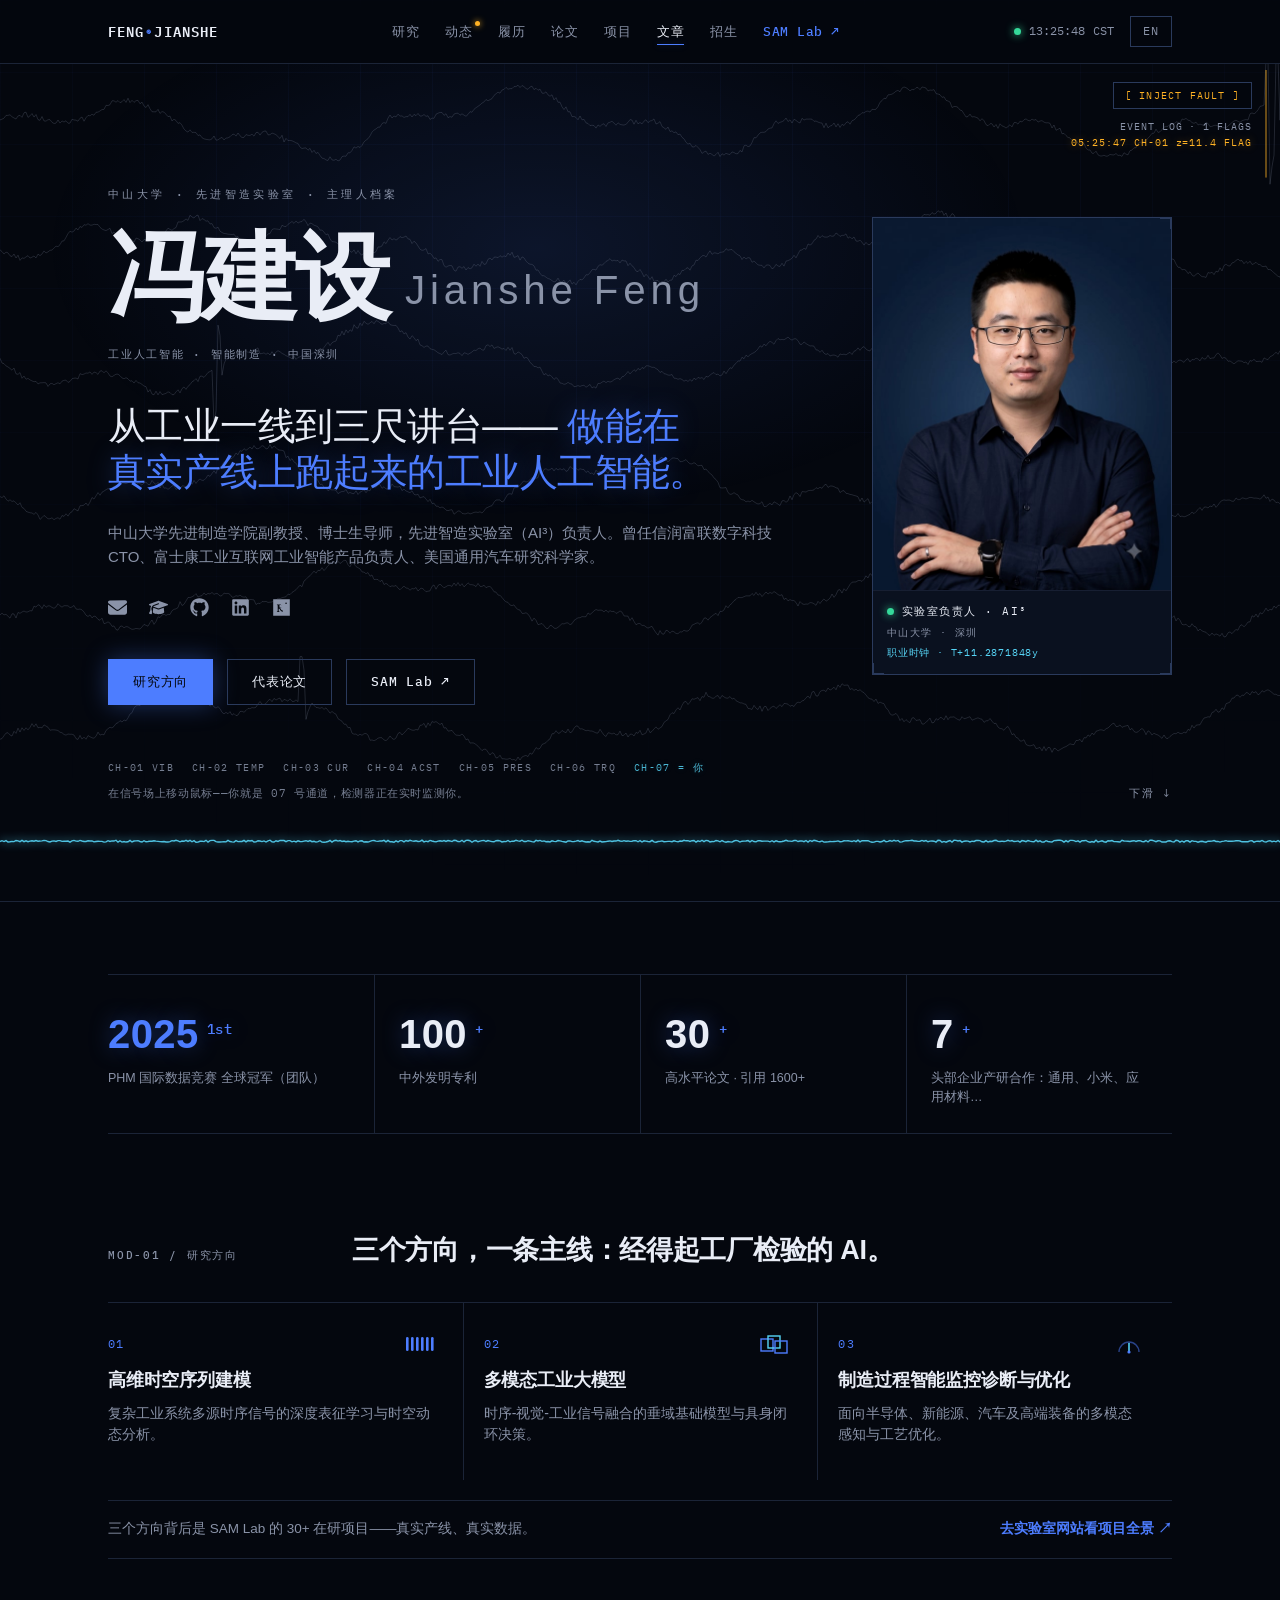
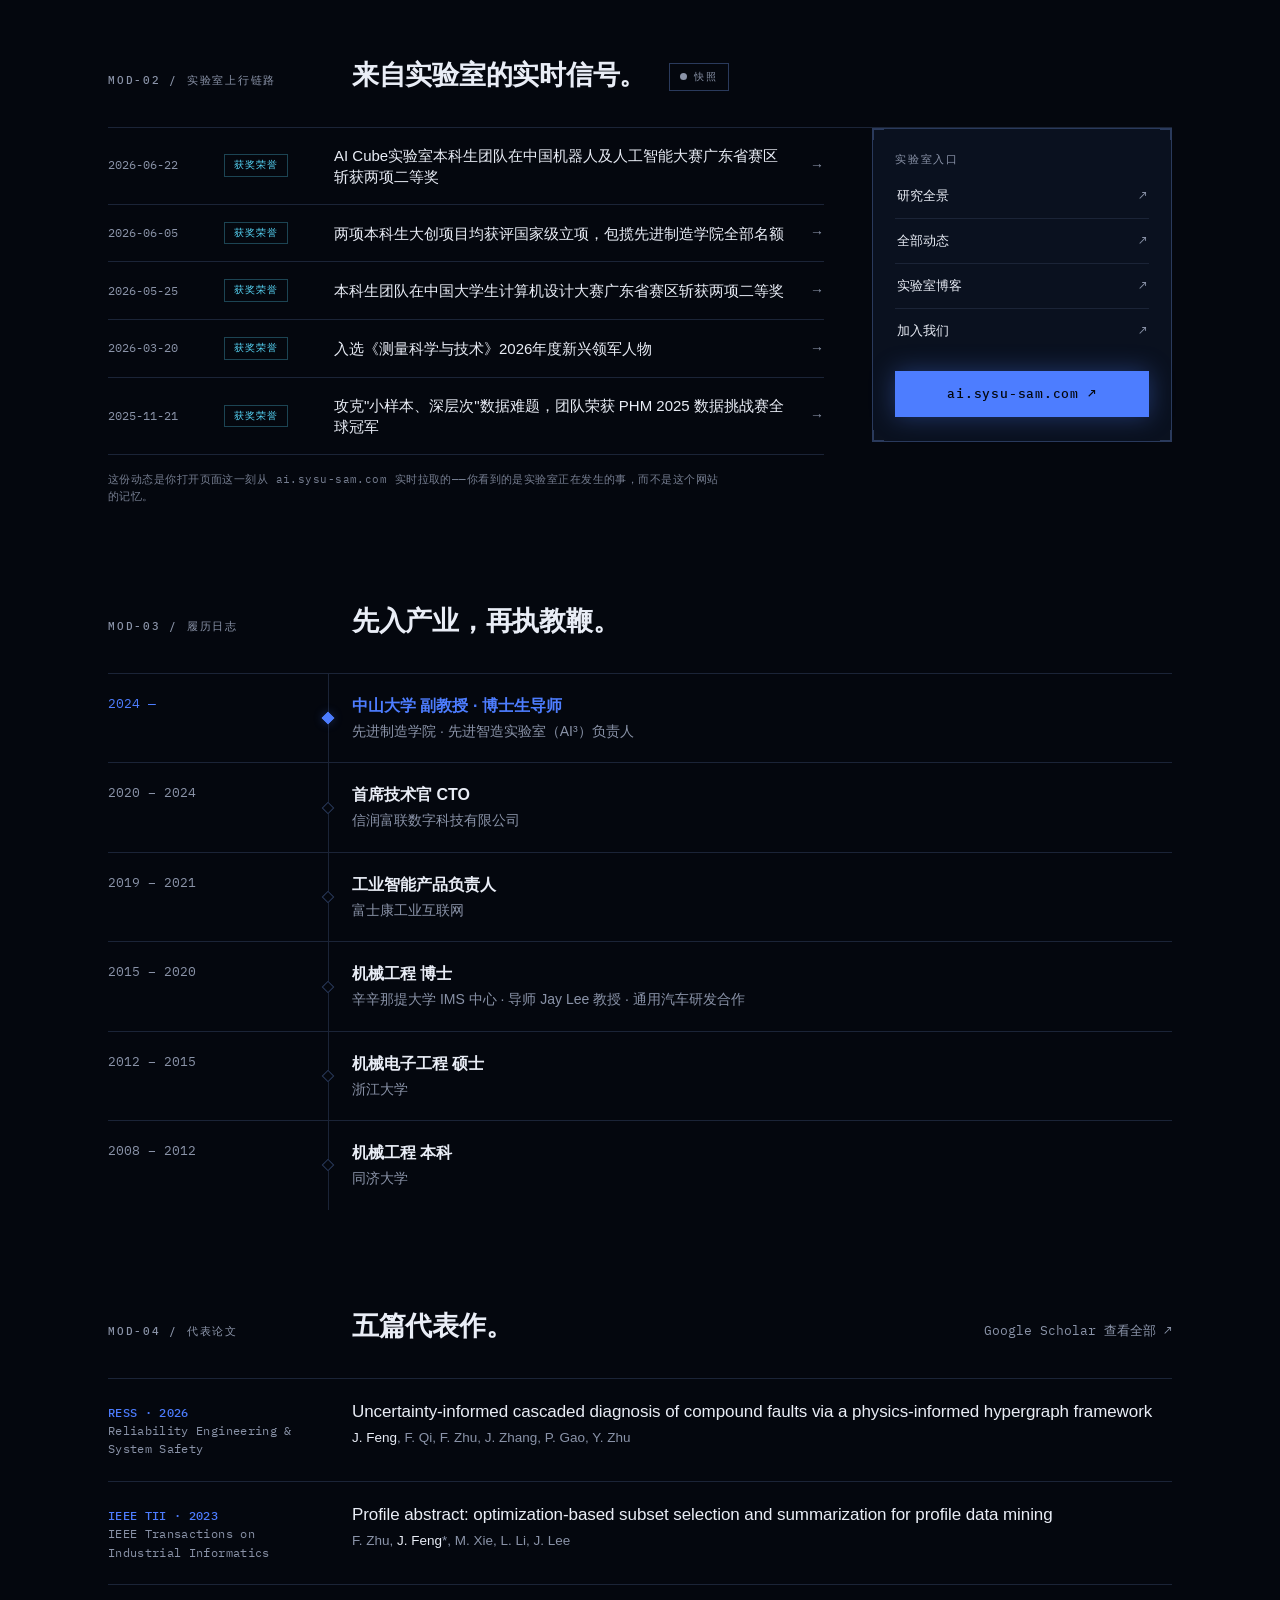
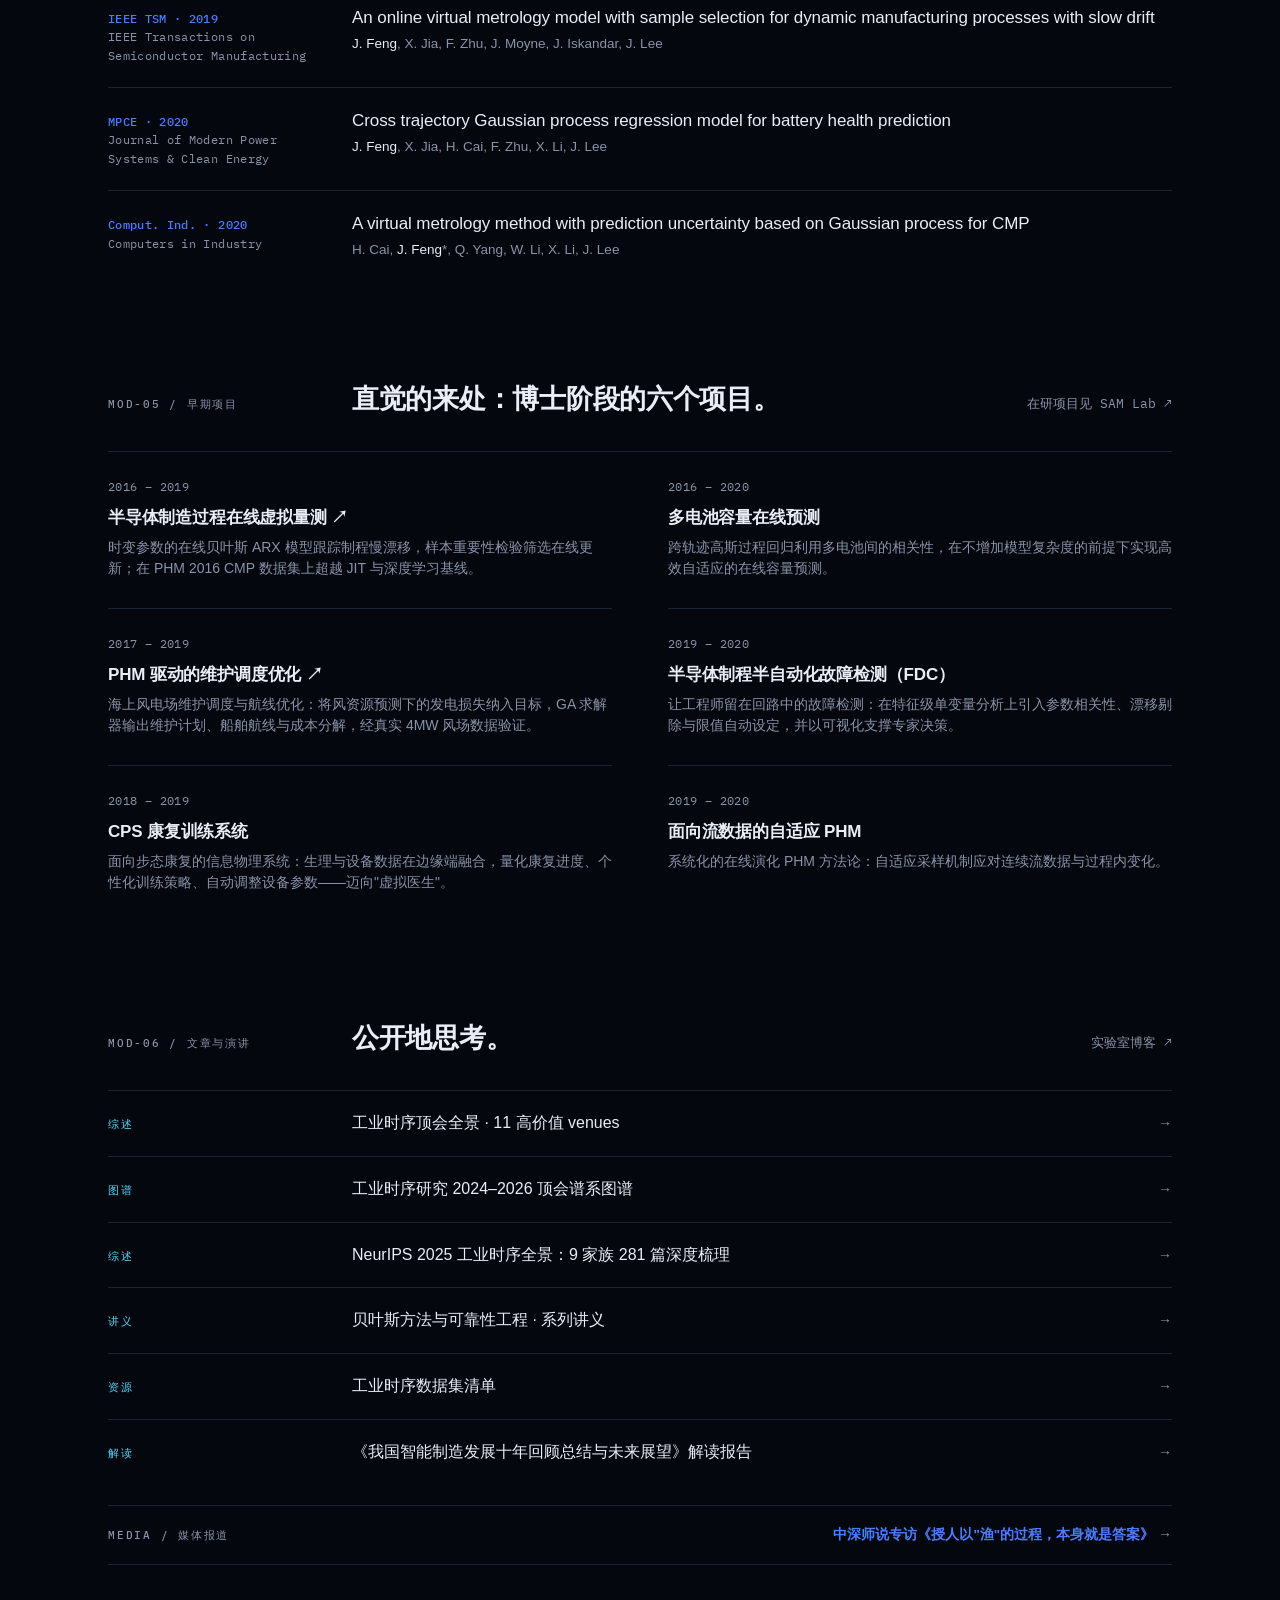
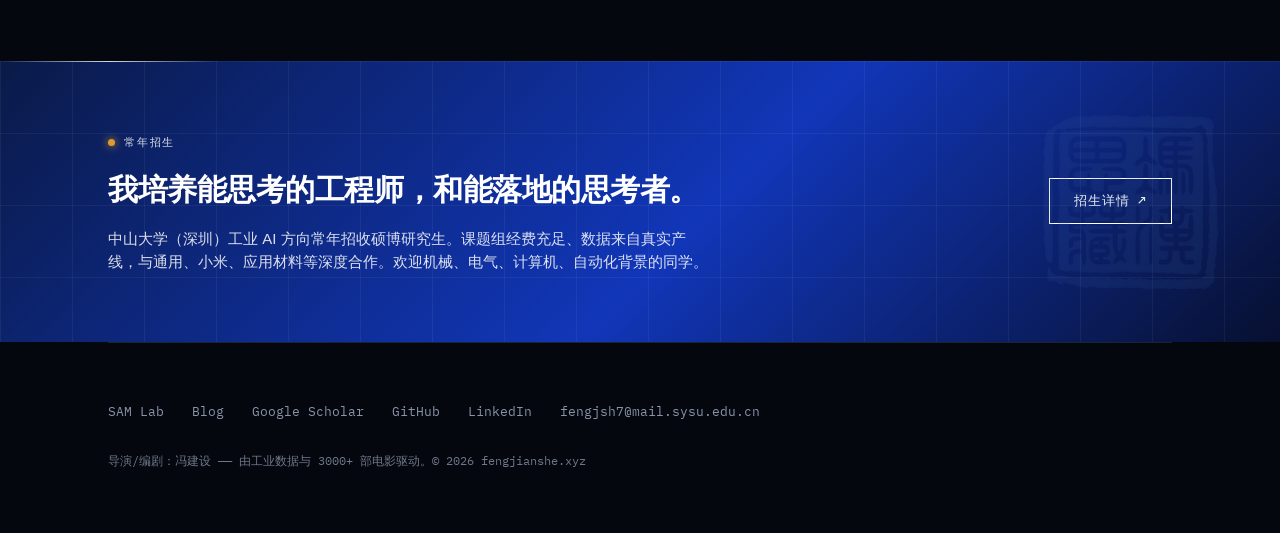
==== commit 0356dbc5: "deploy: JiansheFengRe/fengjianshe.xyz@9dc3cd1baf0b7997ef40ed11e29eef7ccf3e368d" ====
--- a/zh/index.html
+++ b/zh/index.html
@@ -1,4 +1,5 @@
-<!DOCTYPE html><html lang="zh-CN" data-astro-cid-5hce7sga> <head><meta charset="utf-8"><meta name="viewport" content="width=device-width, initial-scale=1"><meta name="theme-color" content="#04070e"><link rel="preconnect" href="https://fonts.googleapis.com"><link rel="preconnect" href="https://fonts.gstatic.com" crossorigin><link href="https://fonts.googleapis.com/css2?family=Big+Shoulders+Display:wght@600;700;800&family=IBM+Plex+Mono:wght@400;500;600&display=swap" rel="stylesheet"><title>冯建设 Jianshe Feng — 工业人工智能 · 中山大学</title><meta name="description" content="中山大学先进制造学院副教授、博士生导师，先进智造实验室（AI³）负责人。从工业一线到三尺讲台——做能在真实产线上跑起来的工业人工智能。"><meta name="author" content="Jianshe Feng"><link rel="alternate" hreflang="en" href="https://fengjianshe.xyz/"><link rel="alternate" hreflang="zh-CN" href="https://fengjianshe.xyz/zh/"><link rel="canonical" href="https://fengjianshe.xyz/zh/"><link rel="icon" href="/icon-32.png" type="image/png" sizes="32x32"><link rel="apple-touch-icon" href="/icon-192.png"><meta property="og:title" content="冯建设 Jianshe Feng — 工业人工智能 · 中山大学"><meta property="og:description" content="中山大学先进制造学院副教授、博士生导师，先进智造实验室（AI³）负责人。从工业一线到三尺讲台——做能在真实产线上跑起来的工业人工智能。"><meta property="og:type" content="profile"><meta property="og:image" content="https://fengjianshe.xyz/portrait.jpg"><link rel="stylesheet" href="/_astro/index.CDlIMSaj.css"></head> <body data-astro-cid-5hce7sga> <div class="topbar" data-astro-cid-5hce7sga> <div class="wrap" data-astro-cid-5hce7sga> <nav data-astro-cid-5hce7sga> <a class="logo mono" href="/zh/" data-astro-cid-5hce7sga>FENG<span class="dot" data-astro-cid-5hce7sga>◉</span>JIANSHE</a> <ul data-astro-cid-5hce7sga> <li data-astro-cid-5hce7sga><a href="#research" data-astro-cid-5hce7sga>研究</a></li> <li data-astro-cid-5hce7sga><a href="#uplink" data-astro-cid-5hce7sga>动态<span class="live-dot" aria-hidden="true" data-astro-cid-5hce7sga></span></a></li> <li data-astro-cid-5hce7sga><a href="#path" data-astro-cid-5hce7sga>履历</a></li> <li data-astro-cid-5hce7sga><a href="#pubs" data-astro-cid-5hce7sga>论文</a></li> <li data-astro-cid-5hce7sga><a href="#projects" data-astro-cid-5hce7sga>项目</a></li> <li data-astro-cid-5hce7sga><a href="#writing" data-astro-cid-5hce7sga>文章</a></li> <li data-astro-cid-5hce7sga><a href="#students" data-astro-cid-5hce7sga>招生</a></li> <li data-astro-cid-5hce7sga><a class="lab" href="https://ai.sysu-sam.com/" data-astro-cid-5hce7sga>SAM Lab ↗</a></li> </ul> <div class="right" data-astro-cid-5hce7sga> <span class="clock mono" id="sz-clock" title="深圳时间" data-astro-cid-5hce7sga> <span class="led pulse" data-astro-cid-5hce7sga></span> <span id="sz-clock-t" data-astro-cid-5hce7sga>--:--:--</span> CST
-</span> <a class="lang-btn mono" href="/" data-astro-cid-5hce7sga>EN</a> </div> </nav> </div> </div>  <div class="wrap" data-astro-cid-xhaoqxbd> <header class="hero" data-astro-cid-xhaoqxbd> <div class="hero-grid" data-astro-cid-xhaoqxbd> <div class="hero-main" data-astro-cid-xhaoqxbd> <div class="presents mono" data-astro-cid-xhaoqxbd>中山大学 · 先进智造实验室 · 主理人档案</div> <h1 data-astro-cid-xhaoqxbd> 冯建设<span class="cn" data-astro-cid-xhaoqxbd>Jianshe Feng</span> </h1> <div class="kicker label" data-astro-cid-xhaoqxbd>工业人工智能 · 智能制造 · 中国深圳</div> <p class="thesis" data-astro-cid-xhaoqxbd>从工业一线到三尺讲台—— <em data-astro-cid-xhaoqxbd>做能在真实产线上跑起来的工业人工智能。</em></p> <p class="sub" data-astro-cid-xhaoqxbd>中山大学先进制造学院副教授、博士生导师，先进智造实验室（AI³）负责人。曾任信润富联数字科技 CTO、富士康工业互联网工业智能产品负责人、美国通用汽车研究科学家。</p> <div class="social" data-astro-cid-dv46nlzh> <a href="mailto:fengjsh7@mail.sysu.edu.cn" title="Email" aria-label="Email" data-astro-cid-dv46nlzh> <svg viewBox="0 0 512 512" aria-hidden="true" data-astro-cid-dv46nlzh><path fill="currentColor" d="M48 64C21.5 64 0 85.5 0 112c0 15.1 7.1 29.3 19.2 38.4L236.8 313.6c11.4 8.5 27 8.5 38.4 0L492.8 150.4c12.1-9.1 19.2-23.3 19.2-38.4c0-26.5-21.5-48-48-48L48 64zM0 176L0 384c0 35.3 28.7 64 64 64l384 0c35.3 0 64-28.7 64-64l0-208L294.4 339.2c-22.8 17.1-54 17.1-76.8 0L0 176z" data-astro-cid-dv46nlzh></path></svg>     </a><a href="https://scholar.google.com/citations?hl=en&user=izHfXdgAAAAJ" title="Google Scholar" aria-label="Google Scholar" data-astro-cid-dv46nlzh>  <svg viewBox="0 0 640 512" aria-hidden="true" data-astro-cid-dv46nlzh><path fill="currentColor" d="M320 32c-8.1 0-16.1 1.4-23.7 4.1L15.8 137.4C6.3 140.9 0 149.9 0 160s6.3 19.1 15.8 22.6l57.9 20.9C57.3 229.3 48 259.8 48 291.9l0 28.1c0 28.4-10.8 57.7-22.3 80.8c-6.5 13-13.9 25.8-22.5 37.6C0 442.7-.9 448.3 .9 453.4s6 8.9 11.2 10.2l64 16c4.2 1.1 8.7 .3 12.4-2s6.3-6.1 7.1-10.4c8.6-42.8 4.3-81.2-2.1-108.7C90.3 344.3 86 329.8 80 316.5l0-24.6c0-30.2 10.2-58.7 27.9-81.5c12.9-15.5 29.6-28 49.2-35.7l157-61.7c8.2-3.2 17.5 .8 20.7 9s-.8 17.5-9 20.7l-157 61.7c-12.4 4.9-23.3 12.4-32.2 21.6l159.6 57.6c7.6 2.7 15.6 4.1 23.7 4.1s16.1-1.4 23.7-4.1L624.2 182.6c9.5-3.4 15.8-12.5 15.8-22.6s-6.3-19.1-15.8-22.6L343.7 36.1C336.1 33.4 328.1 32 320 32zM128 408c0 35.3 86 72 192 72s192-36.7 192-72L496.7 262.6 354.5 314c-11.1 4-22.8 6-34.5 6s-23.5-2-34.5-6L143.3 262.6 128 408z" data-astro-cid-dv46nlzh></path></svg>    </a><a href="https://github.com/fengjianshe" title="GitHub" aria-label="GitHub" data-astro-cid-dv46nlzh>   <svg viewBox="0 0 496 512" aria-hidden="true" data-astro-cid-dv46nlzh><path fill="currentColor" d="M165.9 397.4c0 2-2.3 3.6-5.2 3.6-3.3 .3-5.6-1.3-5.6-3.6 0-2 2.3-3.6 5.2-3.6 3-.3 5.6 1.3 5.6 3.6zm-31.1-4.5c-.7 2 1.3 4.3 4.3 4.9 2.6 1 5.6 0 6.2-2s-1.3-4.3-4.3-5.2c-2.6-.7-5.5 .3-6.2 2.3zm44.2-1.7c-2.9 .7-4.9 2.6-4.6 4.9 .3 2 2.9 3.3 5.9 2.6 2.9-.7 4.9-2.6 4.6-4.6-.3-1.9-3-3.2-5.9-2.9zM244.8 8C106.1 8 0 113.3 0 252c0 110.9 69.8 205.8 169.5 239.2 12.8 2.3 17.3-5.6 17.3-12.1 0-6.2-.3-40.4-.3-61.4 0 0-70 15-84.7-29.8 0 0-11.4-29.1-27.8-36.6 0 0-22.9-15.7 1.6-15.4 0 0 24.9 2 38.6 25.8 21.9 38.6 58.6 27.5 72.9 20.9 2.3-16 8.8-27.1 16-33.7-55.9-6.2-112.3-14.3-112.3-110.5 0-27.5 7.6-41.3 23.6-58.9-2.6-6.5-11.1-33.3 2.6-67.9 20.9-6.5 69 27 69 27 20-5.6 41.5-8.5 62.8-8.5s42.8 2.9 62.8 8.5c0 0 48.1-33.6 69-27 13.7 34.7 5.2 61.4 2.6 67.9 16 17.7 25.8 31.5 25.8 58.9 0 96.5-58.9 104.2-114.8 110.5 9.2 7.9 17 22.9 17 46.4 0 33.7-.3 75.4-.3 83.6 0 6.5 4.6 14.4 17.3 12.1C428.2 457.8 496 362.9 496 252 496 113.3 383.5 8 244.8 8z" data-astro-cid-dv46nlzh></path></svg>   </a><a href="https://www.linkedin.com/in/jianshe-feng-096644a1/" title="LinkedIn" aria-label="LinkedIn" data-astro-cid-dv46nlzh>    <svg viewBox="0 0 448 512" aria-hidden="true" data-astro-cid-dv46nlzh><path fill="currentColor" d="M416 32H31.9C14.3 32 0 46.5 0 64.3v383.4C0 465.5 14.3 480 31.9 480H416c17.6 0 32-14.5 32-32.3V64.3c0-17.8-14.4-32.3-32-32.3zM135.4 416H69V202.2h66.5V416zm-33.2-243c-21.3 0-38.5-17.3-38.5-38.5S80.9 96 102.2 96c21.2 0 38.5 17.3 38.5 38.5 0 21.3-17.2 38.5-38.5 38.5zm282.1 243h-66.4V312c0-24.8-.5-56.7-34.5-56.7-34.6 0-39.9 27-39.9 54.9V416h-66.4V202.2h63.7v29.2h.9c8.9-16.8 30.6-34.5 62.9-34.5 67.2 0 79.7 44.3 79.7 101.9V416z" data-astro-cid-dv46nlzh></path></svg>  </a><a href="https://www.researchgate.net/profile/Jianshe_Feng" title="ResearchGate" aria-label="ResearchGate" data-astro-cid-dv46nlzh>     <svg viewBox="0 0 448 512" aria-hidden="true" data-astro-cid-dv46nlzh><path fill="currentColor" d="M0 32v448h448V32H0zm262.2 334.4c-6.6 3-33.2 6-50-14.2-9.2-10.6-25.3-33.3-42.2-63.6-8.9 0-14.7 0-21.4-.6v46.4c0 23.5 2.8 27.1 23.1 29.6v11.9h-70.9v-11.9c17.5-2.5 21.1-5.5 21.1-29.6V213.9c0-24.2-2.8-25.7-21.1-28.2v-12.2h67.5c39.7 0 58.6 15.8 58.6 47.8 0 26.3-16.9 42.9-39.7 48.9 5.8 10.6 19.7 32.8 29.6 46.4 11.9 16.1 18.9 19.7 26.7 22.5l18.7-1.9zM227.6 224.2c0-25.6-16.4-36.4-41.9-36.4-3.9 0-8.3 .3-11.1 .8-3.1 .6-4.4 2.8-4.4 8.9v60.5c4.7 .6 8.9 .8 13.9 .8 28.3 0 43.5-12.5 43.5-34.6zm140.8-82.7c0 12.2-9.4 21.7-21.7 21.7s-21.7-9.4-21.7-21.7 9.4-21.7 21.7-21.7 21.7 9.5 21.7 21.7z" data-astro-cid-dv46nlzh></path></svg> </a> </div>  <div class="cta-row" data-astro-cid-xhaoqxbd> <a class="cta primary" href="#research" data-astro-cid-xhaoqxbd>研究方向</a> <a class="cta" href="#pubs" data-astro-cid-xhaoqxbd>代表论文</a> <a class="cta" href="https://ai.sysu-sam.com/" data-astro-cid-xhaoqxbd>SAM Lab ↗</a> </div> </div> <figure class="operator ticked" data-astro-cid-xhaoqxbd> <span class="tick-b" data-astro-cid-xhaoqxbd></span> <img src="/portrait.jpg" width="600" height="750" alt="冯建设肖像照" data-astro-cid-xhaoqxbd> <figcaption class="mono" data-astro-cid-xhaoqxbd> <span class="op-role" data-astro-cid-xhaoqxbd><span class="led pulse" data-astro-cid-xhaoqxbd></span>实验室负责人 · AI³</span> <span class="op-id" data-astro-cid-xhaoqxbd>中山大学 · 深圳</span> <span class="op-clock" data-epoch="2015-08-24T00:00:00+08:00" data-astro-cid-xhaoqxbd> 职业时钟 · T+<span id="career-y" data-astro-cid-xhaoqxbd>--.-------</span>y
-</span> </figcaption> </figure> </div> <!-- The instrument: a live multichannel telemetry field. The visitor's
-         cursor is CH-07 and gets the same anomaly detector as the rest. --> <div class="telemetry ticked" id="telemetry" data-astro-cid-xhaoqxbd> <span class="tick-b" data-astro-cid-xhaoqxbd></span> <div class="tele-head mono" data-astro-cid-xhaoqxbd> <span class="tele-title" data-astro-cid-xhaoqxbd><span class="led pulse" data-astro-cid-xhaoqxbd></span>TELEMETRY · LINE-07 · SHENZHEN</span> <button class="inject mono" id="inject" type="button" data-astro-cid-xhaoqxbd>[ INJECT FAULT ]</button> </div> <canvas id="tele-canvas" aria-hidden="true" data-astro-cid-xhaoqxbd></canvas> <div class="tele-log mono" id="tele-log" aria-hidden="true" data-astro-cid-xhaoqxbd> <div class="log-head" data-astro-cid-xhaoqxbd>EVENT LOG · <span id="flag-count" data-astro-cid-xhaoqxbd>0</span> FLAGS</div> </div> </div> <p class="probe-hint mono" data-astro-cid-xhaoqxbd>在信号场上移动鼠标——你就是 07 号通道，检测器正在实时监测你。</p> </header> <div class="proof" data-astro-cid-xhaoqxbd> <div class="rv" data-astro-cid-xhaoqxbd> <div class="num" data-target="2025" data-astro-cid-xhaoqxbd>2025<sup data-astro-cid-xhaoqxbd>&nbsp;1st</sup></div> <div class="cap" data-astro-cid-xhaoqxbd>PHM 国际数据竞赛 全球冠军（团队）</div> </div><div class="rv" data-astro-cid-xhaoqxbd> <div class="num" data-target="100" data-astro-cid-xhaoqxbd>100<sup data-astro-cid-xhaoqxbd>&nbsp;+</sup></div> <div class="cap" data-astro-cid-xhaoqxbd>中外发明专利</div> </div><div class="rv" data-astro-cid-xhaoqxbd> <div class="num" data-target="30" data-astro-cid-xhaoqxbd>30<sup data-astro-cid-xhaoqxbd>&nbsp;+</sup></div> <div class="cap" data-astro-cid-xhaoqxbd>高水平论文 · 引用 1600+</div> </div><div class="rv" data-astro-cid-xhaoqxbd> <div class="num" data-target="7" data-astro-cid-xhaoqxbd>7<sup data-astro-cid-xhaoqxbd>&nbsp;+</sup></div> <div class="cap" data-astro-cid-xhaoqxbd>头部企业产研合作：通用、小米、应用材料…</div> </div> </div> <section id="research" data-astro-cid-xhaoqxbd> <div class="sec-head rv" data-astro-cid-xhaoqxbd> <div class="label" data-astro-cid-xhaoqxbd>MOD-01 / 研究方向</div> <h2 data-astro-cid-xhaoqxbd>三个方向，一条主线：经得起工厂检验的 AI。</h2> </div> <hr class="rule" data-astro-cid-xhaoqxbd> <div class="research" data-astro-cid-xhaoqxbd> <article class="rv" data-astro-cid-xhaoqxbd> <div class="idx-row" data-astro-cid-xhaoqxbd> <div class="idx mono" data-astro-cid-xhaoqxbd>01</div> <svg class="ricon" viewBox="0 0 22 22" aria-hidden="true" data-astro-cid-xhaoqxbd> <polyline points="1,14 5,9 8,12 11,6 14,11 17,7 21,13" data-astro-cid-xhaoqxbd></polyline> </svg>   </div> <h3 data-astro-cid-xhaoqxbd>高维时空序列建模</h3> <p data-astro-cid-xhaoqxbd>复杂工业系统多源时序信号的深度表征学习与时空动态分析。</p> </article><article class="rv" data-astro-cid-xhaoqxbd> <div class="idx-row" data-astro-cid-xhaoqxbd> <div class="idx mono" data-astro-cid-xhaoqxbd>02</div>  <svg class="ricon" viewBox="0 0 22 22" aria-hidden="true" data-astro-cid-xhaoqxbd> <rect x="2" y="7" width="10" height="10" data-astro-cid-xhaoqxbd></rect> <rect x="7" y="4" width="10" height="10" data-astro-cid-xhaoqxbd></rect> <rect x="10" y="9" width="10" height="10" data-astro-cid-xhaoqxbd></rect> </svg>  </div> <h3 data-astro-cid-xhaoqxbd>多模态工业大模型</h3> <p data-astro-cid-xhaoqxbd>时序-视觉-工业信号融合的垂域基础模型与具身闭环决策。</p> </article><article class="rv" data-astro-cid-xhaoqxbd> <div class="idx-row" data-astro-cid-xhaoqxbd> <div class="idx mono" data-astro-cid-xhaoqxbd>03</div>   <svg class="ricon" viewBox="0 0 22 22" aria-hidden="true" data-astro-cid-xhaoqxbd> <circle cx="11" cy="11" r="8" data-astro-cid-xhaoqxbd></circle> <line x1="11" y1="1" x2="11" y2="6" data-astro-cid-xhaoqxbd></line> <line x1="11" y1="16" x2="11" y2="21" data-astro-cid-xhaoqxbd></line> <line x1="1" y1="11" x2="6" y2="11" data-astro-cid-xhaoqxbd></line> <line x1="16" y1="11" x2="21" y2="11" data-astro-cid-xhaoqxbd></line> </svg> </div> <h3 data-astro-cid-xhaoqxbd>制造过程智能监控诊断与优化</h3> <p data-astro-cid-xhaoqxbd>面向半导体、新能源、汽车及高端装备的多模态感知与工艺优化。</p> </article> </div> <div class="lab-note" data-astro-cid-xhaoqxbd> <p data-astro-cid-xhaoqxbd>三个方向背后是 SAM Lab 的 30+ 在研项目——真实产线、真实数据。</p> <a href="https://ai.sysu-sam.com/research/" data-astro-cid-xhaoqxbd>去实验室网站看项目全景 ↗</a> </div> </section> <section id="uplink" data-astro-cid-xhaoqxbd> <div class="sec-head rv" data-astro-cid-xhaoqxbd> <div class="label" data-astro-cid-xhaoqxbd>MOD-02 / 实验室上行链路</div> <h2 data-astro-cid-xhaoqxbd>来自实验室的实时信号。 <span class="badge mono" id="uplink-badge" data-live="实时" data-archive="快照" data-astro-cid-xhaoqxbd> <span class="led" id="uplink-led" data-astro-cid-xhaoqxbd></span><span id="uplink-badge-t" data-astro-cid-xhaoqxbd>快照</span> </span> </h2> </div> <hr class="rule" data-astro-cid-xhaoqxbd> <div class="uplink-grid" data-astro-cid-xhaoqxbd> <div data-astro-cid-xhaoqxbd> <ol class="feed" id="uplink-list" data-rss="https://ai.sysu-sam.com/rss.xml" data-astro-cid-xhaoqxbd> <li data-astro-cid-xhaoqxbd> <a href="https://ai.sysu-sam.com/news/robotics-ai-competition-guangdong-2026/" data-astro-cid-xhaoqxbd> <span class="f-date mono" data-astro-cid-xhaoqxbd>2026-06-22</span> <span class="f-tag mono" data-astro-cid-xhaoqxbd>获奖荣誉</span> <span class="f-title" data-astro-cid-xhaoqxbd>AI Cube实验室本科生团队在中国机器人及人工智能大赛广东省赛区斩获两项二等奖</span> <span class="arrow" data-astro-cid-xhaoqxbd>→</span> </a> </li><li data-astro-cid-xhaoqxbd> <a href="https://ai.sysu-sam.com/news/undergraduate-national-innovation-projects-2026/" data-astro-cid-xhaoqxbd> <span class="f-date mono" data-astro-cid-xhaoqxbd>2026-06-05</span> <span class="f-tag mono" data-astro-cid-xhaoqxbd>获奖荣誉</span> <span class="f-title" data-astro-cid-xhaoqxbd>两项本科生大创项目均获评国家级立项，包揽先进制造学院全部名额</span> <span class="arrow" data-astro-cid-xhaoqxbd>→</span> </a> </li><li data-astro-cid-xhaoqxbd> <a href="https://ai.sysu-sam.com/news/computer-design-competition-2026/" data-astro-cid-xhaoqxbd> <span class="f-date mono" data-astro-cid-xhaoqxbd>2026-05-25</span> <span class="f-tag mono" data-astro-cid-xhaoqxbd>获奖荣誉</span> <span class="f-title" data-astro-cid-xhaoqxbd>本科生团队在中国大学生计算机设计大赛广东省赛区斩获两项二等奖</span> <span class="arrow" data-astro-cid-xhaoqxbd>→</span> </a> </li><li data-astro-cid-xhaoqxbd> <a href="https://ai.sysu-sam.com/news/feng-jianshe-emerging-leader-2026/" data-astro-cid-xhaoqxbd> <span class="f-date mono" data-astro-cid-xhaoqxbd>2026-03-20</span> <span class="f-tag mono" data-astro-cid-xhaoqxbd>获奖荣誉</span> <span class="f-title" data-astro-cid-xhaoqxbd>入选《测量科学与技术》2026年度新兴领军人物</span> <span class="arrow" data-astro-cid-xhaoqxbd>→</span> </a> </li><li data-astro-cid-xhaoqxbd> <a href="https://ai.sysu-sam.com/news/phm-2025-data-challenge-championship/" data-astro-cid-xhaoqxbd> <span class="f-date mono" data-astro-cid-xhaoqxbd>2025-11-21</span> <span class="f-tag mono" data-astro-cid-xhaoqxbd>获奖荣誉</span> <span class="f-title" data-astro-cid-xhaoqxbd>攻克&quot;小样本、深层次&quot;数据难题，团队荣获 PHM 2025 数据挑战赛全球冠军</span> <span class="arrow" data-astro-cid-xhaoqxbd>→</span> </a> </li> </ol> <p class="uplink-desc mono" data-astro-cid-xhaoqxbd>这份动态是你打开页面这一刻从 ai.sysu-sam.com 实时拉取的——你看到的是实验室正在发生的事，而不是这个网站的记忆。</p> </div> <aside class="console ticked" data-astro-cid-xhaoqxbd> <span class="tick-b" data-astro-cid-xhaoqxbd></span> <div class="label" data-astro-cid-xhaoqxbd>实验室入口</div> <ul data-astro-cid-xhaoqxbd> <li data-astro-cid-xhaoqxbd><a class="mono" href="https://ai.sysu-sam.com/research/" data-astro-cid-xhaoqxbd>研究全景 <span class="arrow" data-astro-cid-xhaoqxbd>↗</span></a></li><li data-astro-cid-xhaoqxbd><a class="mono" href="https://ai.sysu-sam.com/news/" data-astro-cid-xhaoqxbd>全部动态 <span class="arrow" data-astro-cid-xhaoqxbd>↗</span></a></li><li data-astro-cid-xhaoqxbd><a class="mono" href="https://blog.sysu-sam.com/" data-astro-cid-xhaoqxbd>实验室博客 <span class="arrow" data-astro-cid-xhaoqxbd>↗</span></a></li><li data-astro-cid-xhaoqxbd><a class="mono" href="https://ai.sysu-sam.com/join/" data-astro-cid-xhaoqxbd>加入我们 <span class="arrow" data-astro-cid-xhaoqxbd>↗</span></a></li> </ul> <a class="cta primary console-cta" href="https://ai.sysu-sam.com/" data-astro-cid-xhaoqxbd>ai.sysu-sam.com ↗</a> </aside> </div> </section> <section id="path" data-astro-cid-xhaoqxbd> <div class="sec-head rv" data-astro-cid-xhaoqxbd> <div class="label" data-astro-cid-xhaoqxbd>MOD-03 / 履历日志</div> <h2 data-astro-cid-xhaoqxbd>先入产业，再执教鞭。</h2> </div> <hr class="rule" data-astro-cid-xhaoqxbd> <ul class="timeline" data-astro-cid-xhaoqxbd> <li class="rv now" data-astro-cid-xhaoqxbd> <div class="yr mono" data-astro-cid-xhaoqxbd>2024 —</div> <div class="what" data-astro-cid-xhaoqxbd> <b data-astro-cid-xhaoqxbd>中山大学 副教授 · 博士生导师</b> <span class="org" data-astro-cid-xhaoqxbd>先进制造学院 · 先进智造实验室（AI³）负责人</span> </div> </li><li class="rv" data-astro-cid-xhaoqxbd> <div class="yr mono" data-astro-cid-xhaoqxbd>2020 – 2024</div> <div class="what" data-astro-cid-xhaoqxbd> <b data-astro-cid-xhaoqxbd>首席技术官 CTO</b> <span class="org" data-astro-cid-xhaoqxbd>信润富联数字科技有限公司</span> </div> </li><li class="rv" data-astro-cid-xhaoqxbd> <div class="yr mono" data-astro-cid-xhaoqxbd>2019 – 2021</div> <div class="what" data-astro-cid-xhaoqxbd> <b data-astro-cid-xhaoqxbd>工业智能产品负责人</b> <span class="org" data-astro-cid-xhaoqxbd>富士康工业互联网</span> </div> </li><li class="rv" data-astro-cid-xhaoqxbd> <div class="yr mono" data-astro-cid-xhaoqxbd>2015 – 2020</div> <div class="what" data-astro-cid-xhaoqxbd> <b data-astro-cid-xhaoqxbd>机械工程 博士</b> <span class="org" data-astro-cid-xhaoqxbd>辛辛那提大学 IMS 中心 · 导师 Jay Lee 教授 · 通用汽车研发合作</span> </div> </li><li class="rv" data-astro-cid-xhaoqxbd> <div class="yr mono" data-astro-cid-xhaoqxbd>2012 – 2015</div> <div class="what" data-astro-cid-xhaoqxbd> <b data-astro-cid-xhaoqxbd>机械电子工程 硕士</b> <span class="org" data-astro-cid-xhaoqxbd>浙江大学</span> </div> </li><li class="rv" data-astro-cid-xhaoqxbd> <div class="yr mono" data-astro-cid-xhaoqxbd>2008 – 2012</div> <div class="what" data-astro-cid-xhaoqxbd> <b data-astro-cid-xhaoqxbd>机械工程 本科</b> <span class="org" data-astro-cid-xhaoqxbd>同济大学</span> </div> </li> </ul> </section> <section id="pubs" data-astro-cid-xhaoqxbd> <div class="sec-head rv" data-astro-cid-xhaoqxbd> <div class="label" data-astro-cid-xhaoqxbd>MOD-04 / 代表论文</div> <h2 data-astro-cid-xhaoqxbd>五篇代表作。</h2> <a class="more" href="https://scholar.google.com/citations?hl=en&user=izHfXdgAAAAJ" data-astro-cid-xhaoqxbd>Google Scholar 查看全部 ↗</a> </div> <hr class="rule" data-astro-cid-xhaoqxbd> <ul class="pubs" data-astro-cid-xhaoqxbd> <li class="rv" data-astro-cid-xhaoqxbd> <div class="venue mono" data-astro-cid-xhaoqxbd><b data-astro-cid-xhaoqxbd>RESS · 2026</b>Reliability Engineering &amp; System Safety</div> <div data-astro-cid-xhaoqxbd> <h3 data-astro-cid-xhaoqxbd>Uncertainty-informed cascaded diagnosis of compound faults via a physics-informed hypergraph framework</h3> <div class="auth" data-astro-cid-xhaoqxbd><u>J. Feng</u>, F. Qi, F. Zhu, J. Zhang, P. Gao, Y. Zhu</div> </div> </li><li class="rv" data-astro-cid-xhaoqxbd> <div class="venue mono" data-astro-cid-xhaoqxbd><b data-astro-cid-xhaoqxbd>IEEE TII · 2023</b>IEEE Transactions on Industrial Informatics</div> <div data-astro-cid-xhaoqxbd> <h3 data-astro-cid-xhaoqxbd>Profile abstract: optimization-based subset selection and summarization for profile data mining</h3> <div class="auth" data-astro-cid-xhaoqxbd>F. Zhu, <u>J. Feng</u>*, M. Xie, L. Li, J. Lee</div> </div> </li><li class="rv" data-astro-cid-xhaoqxbd> <div class="venue mono" data-astro-cid-xhaoqxbd><b data-astro-cid-xhaoqxbd>IEEE TSM · 2019</b>IEEE Transactions on Semiconductor Manufacturing</div> <div data-astro-cid-xhaoqxbd> <h3 data-astro-cid-xhaoqxbd>An online virtual metrology model with sample selection for dynamic manufacturing processes with slow drift</h3> <div class="auth" data-astro-cid-xhaoqxbd><u>J. Feng</u>, X. Jia, F. Zhu, J. Moyne, J. Iskandar, J. Lee</div> </div> </li><li class="rv" data-astro-cid-xhaoqxbd> <div class="venue mono" data-astro-cid-xhaoqxbd><b data-astro-cid-xhaoqxbd>MPCE · 2020</b>Journal of Modern Power Systems &amp; Clean Energy</div> <div data-astro-cid-xhaoqxbd> <h3 data-astro-cid-xhaoqxbd>Cross trajectory Gaussian process regression model for battery health prediction</h3> <div class="auth" data-astro-cid-xhaoqxbd><u>J. Feng</u>, X. Jia, H. Cai, F. Zhu, X. Li, J. Lee</div> </div> </li><li class="rv" data-astro-cid-xhaoqxbd> <div class="venue mono" data-astro-cid-xhaoqxbd><b data-astro-cid-xhaoqxbd>Comput. Ind. · 2020</b>Computers in Industry</div> <div data-astro-cid-xhaoqxbd> <h3 data-astro-cid-xhaoqxbd>A virtual metrology method with prediction uncertainty based on Gaussian process for CMP</h3> <div class="auth" data-astro-cid-xhaoqxbd>H. Cai, <u>J. Feng</u>*, Q. Yang, W. Li, X. Li, J. Lee</div> </div> </li> </ul> </section> <section id="projects" data-astro-cid-xhaoqxbd> <div class="sec-head rv" data-astro-cid-xhaoqxbd> <div class="label" data-astro-cid-xhaoqxbd>MOD-05 / 早期项目</div> <h2 data-astro-cid-xhaoqxbd>直觉的来处：博士阶段的六个项目。</h2> <a class="more" href="https://ai.sysu-sam.com/research/" data-astro-cid-xhaoqxbd>在研项目见 SAM Lab ↗</a> </div> <hr class="rule" data-astro-cid-xhaoqxbd> <div class="projects" data-astro-cid-xhaoqxbd> <article class="rv" data-astro-cid-xhaoqxbd> <div class="yr mono" data-astro-cid-xhaoqxbd>2016 – 2019</div> <h3 data-astro-cid-xhaoqxbd><a href="https://ieeexplore.ieee.org/document/8845673" data-astro-cid-xhaoqxbd>半导体制造过程在线虚拟量测 ↗</a></h3> <p data-astro-cid-xhaoqxbd>时变参数的在线贝叶斯 ARX 模型跟踪制程慢漂移，样本重要性检验筛选在线更新；在 PHM 2016 CMP 数据集上超越 JIT 与深度学习基线。</p> </article><article class="rv" data-astro-cid-xhaoqxbd> <div class="yr mono" data-astro-cid-xhaoqxbd>2016 – 2020</div> <h3 data-astro-cid-xhaoqxbd>多电池容量在线预测</h3> <p data-astro-cid-xhaoqxbd>跨轨迹高斯过程回归利用多电池间的相关性，在不增加模型复杂度的前提下实现高效自适应的在线容量预测。</p> </article><article class="rv" data-astro-cid-xhaoqxbd> <div class="yr mono" data-astro-cid-xhaoqxbd>2017 – 2019</div> <h3 data-astro-cid-xhaoqxbd><a href="https://www.researchgate.net/publication/336663228" data-astro-cid-xhaoqxbd>PHM 驱动的维护调度优化 ↗</a></h3> <p data-astro-cid-xhaoqxbd>海上风电场维护调度与航线优化：将风资源预测下的发电损失纳入目标，GA 求解器输出维护计划、船舶航线与成本分解，经真实 4MW 风场数据验证。</p> </article><article class="rv" data-astro-cid-xhaoqxbd> <div class="yr mono" data-astro-cid-xhaoqxbd>2019 – 2020</div> <h3 data-astro-cid-xhaoqxbd>半导体制程半自动化故障检测（FDC）</h3> <p data-astro-cid-xhaoqxbd>让工程师留在回路中的故障检测：在特征级单变量分析上引入参数相关性、漂移剔除与限值自动设定，并以可视化支撑专家决策。</p> </article><article class="rv" data-astro-cid-xhaoqxbd> <div class="yr mono" data-astro-cid-xhaoqxbd>2018 – 2019</div> <h3 data-astro-cid-xhaoqxbd>CPS 康复训练系统</h3> <p data-astro-cid-xhaoqxbd>面向步态康复的信息物理系统：生理与设备数据在边缘端融合，量化康复进度、个性化训练策略、自动调整设备参数——迈向&quot;虚拟医生&quot;。</p> </article><article class="rv" data-astro-cid-xhaoqxbd> <div class="yr mono" data-astro-cid-xhaoqxbd>2019 – 2020</div> <h3 data-astro-cid-xhaoqxbd>面向流数据的自适应 PHM</h3> <p data-astro-cid-xhaoqxbd>系统化的在线演化 PHM 方法论：自适应采样机制应对连续流数据与过程内变化。</p> </article> </div> </section> <section id="writing" data-astro-cid-xhaoqxbd> <div class="sec-head rv" data-astro-cid-xhaoqxbd> <div class="label" data-astro-cid-xhaoqxbd>MOD-06 / 文章与演讲</div> <h2 data-astro-cid-xhaoqxbd>公开地思考。</h2> <a class="more" href="https://blog.sysu-sam.com/" data-astro-cid-xhaoqxbd>实验室博客 ↗</a> </div> <hr class="rule" data-astro-cid-xhaoqxbd> <ul class="writing" data-astro-cid-xhaoqxbd> <li class="rv" data-astro-cid-xhaoqxbd> <a href="https://blog.sysu-sam.com/@fengjianshe/multi-venue-industrial-ts-overview" data-astro-cid-xhaoqxbd> <span class="kind label" data-astro-cid-xhaoqxbd>综述</span> <span class="t" data-astro-cid-xhaoqxbd>工业时序顶会全景 · 11 高价值 venues</span> <span class="arrow" data-astro-cid-xhaoqxbd>→</span> </a> </li><li class="rv" data-astro-cid-xhaoqxbd> <a href="https://blog.sysu-sam.com/@fengjianshe/industrial-ts-genealogy-ebook-2024-2026" data-astro-cid-xhaoqxbd> <span class="kind label" data-astro-cid-xhaoqxbd>图谱</span> <span class="t" data-astro-cid-xhaoqxbd>工业时序研究 2024–2026 顶会谱系图谱</span> <span class="arrow" data-astro-cid-xhaoqxbd>→</span> </a> </li><li class="rv" data-astro-cid-xhaoqxbd> <a href="https://blog.sysu-sam.com/@fengjianshe/neurips2025-industrial-ts-map" data-astro-cid-xhaoqxbd> <span class="kind label" data-astro-cid-xhaoqxbd>综述</span> <span class="t" data-astro-cid-xhaoqxbd>NeurIPS 2025 工业时序全景：9 家族 281 篇深度梳理</span> <span class="arrow" data-astro-cid-xhaoqxbd>→</span> </a> </li><li class="rv" data-astro-cid-xhaoqxbd> <a href="https://blog.sysu-sam.com/@fengjianshe/bayesian-reliability-lectures" data-astro-cid-xhaoqxbd> <span class="kind label" data-astro-cid-xhaoqxbd>讲义</span> <span class="t" data-astro-cid-xhaoqxbd>贝叶斯方法与可靠性工程 · 系列讲义</span> <span class="arrow" data-astro-cid-xhaoqxbd>→</span> </a> </li><li class="rv" data-astro-cid-xhaoqxbd> <a href="https://blog.sysu-sam.com/@fengjianshe/industrial-ts-datasets-catalog" data-astro-cid-xhaoqxbd> <span class="kind label" data-astro-cid-xhaoqxbd>资源</span> <span class="t" data-astro-cid-xhaoqxbd>工业时序数据集清单</span> <span class="arrow" data-astro-cid-xhaoqxbd>→</span> </a> </li><li class="rv" data-astro-cid-xhaoqxbd> <a href="https://blog.sysu-sam.com/@fengjianshe/smart-manufacturing-china-decade-review-interpretation" data-astro-cid-xhaoqxbd> <span class="kind label" data-astro-cid-xhaoqxbd>解读</span> <span class="t" data-astro-cid-xhaoqxbd>《我国智能制造发展十年回顾总结与未来展望》解读报告</span> <span class="arrow" data-astro-cid-xhaoqxbd>→</span> </a> </li> </ul> <div class="media-bar" data-astro-cid-xhaoqxbd> <span class="label" data-astro-cid-xhaoqxbd>Media / 媒体报道</span> <div class="media-links" data-astro-cid-xhaoqxbd> <a href="https://ai.sysu-sam.com/news/feng-jianshe-sysu-shenzhen-interview-2025/" data-astro-cid-xhaoqxbd>中深师说专访《授人以&quot;渔&quot;的过程，本身就是答案》 <span class="arrow" data-astro-cid-xhaoqxbd>→</span></a> </div> </div> </section> </div> <div class="students-band" id="students" data-astro-cid-xhaoqxbd> <div class="wrap inner" data-astro-cid-xhaoqxbd> <div data-astro-cid-xhaoqxbd> <div class="label band-label" data-astro-cid-xhaoqxbd><span class="led amber pulse" data-astro-cid-xhaoqxbd></span> 常年招生</div> <h2 data-astro-cid-xhaoqxbd>我培养能思考的工程师，和能落地的思考者。</h2> <p data-astro-cid-xhaoqxbd>中山大学（深圳）工业 AI 方向常年招收硕博研究生。课题组经费充足、数据来自真实产线，与通用、小米、应用材料等深度合作。欢迎机械、电气、计算机、自动化背景的同学。</p> </div> <a class="cta band-cta" href="https://ai.sysu-sam.com/join/" data-astro-cid-xhaoqxbd>招生详情 ↗</a> <div class="band-stamp" aria-hidden="true" data-astro-cid-xhaoqxbd></div> </div> </div> <script type="module" src="/_astro/Home.astro_astro_type_script_index_0_lang.D_LHY3ed.js"></script>   <div class="wrap" data-astro-cid-5hce7sga> <footer data-astro-cid-5hce7sga> <div class="cols" data-astro-cid-5hce7sga> <ul data-astro-cid-5hce7sga> <li data-astro-cid-5hce7sga><a href="https://ai.sysu-sam.com/" data-astro-cid-5hce7sga>SAM Lab</a></li> <li data-astro-cid-5hce7sga><a href="https://blog.sysu-sam.com/" data-astro-cid-5hce7sga>Blog</a></li> <li data-astro-cid-5hce7sga><a href="https://scholar.google.com/citations?hl=en&user=izHfXdgAAAAJ" data-astro-cid-5hce7sga>Google Scholar</a></li> <li data-astro-cid-5hce7sga><a href="https://github.com/fengjianshe" data-astro-cid-5hce7sga>GitHub</a></li> <li data-astro-cid-5hce7sga><a href="https://www.linkedin.com/in/jianshe-feng-096644a1/" data-astro-cid-5hce7sga>LinkedIn</a></li> <li data-astro-cid-5hce7sga><a href="mailto:fengjsh7@mail.sysu.edu.cn" data-astro-cid-5hce7sga>fengjsh7@mail.sysu.edu.cn</a></li> </ul> </div> <div class="fine mono" data-astro-cid-5hce7sga>导演/编剧：冯建设 —— 由工业数据与 3000+ 部电影驱动。© 2026 fengjianshe.xyz</div> </footer> </div> <script type="module">const e=document.getElementById("sz-clock-t");if(e){const n=new Intl.DateTimeFormat("en-GB",{timeZone:"Asia/Shanghai",hour12:!1,hour:"2-digit",minute:"2-digit",second:"2-digit"}),t=()=>{e.textContent=n.format(new Date)};t(),setInterval(t,1e3)}</script> </body> </html> +<!DOCTYPE html><html lang="zh-CN" data-astro-cid-5hce7sga> <head><meta charset="utf-8"><meta name="viewport" content="width=device-width, initial-scale=1"><meta name="theme-color" content="#04070e"><script>document.documentElement.classList.add('js');</script><link rel="preconnect" href="https://fonts.googleapis.com"><link rel="preconnect" href="https://fonts.gstatic.com" crossorigin><link href="https://fonts.googleapis.com/css2?family=Big+Shoulders+Display:wght@600;700;800&family=IBM+Plex+Mono:wght@400;500;600&display=swap" rel="stylesheet"><title>冯建设 Jianshe Feng — 工业人工智能 · 中山大学</title><meta name="description" content="中山大学先进制造学院副教授、博士生导师，先进智造实验室（AI³）负责人。从工业一线到三尺讲台——做能在真实产线上跑起来的工业人工智能。"><meta name="author" content="Jianshe Feng"><link rel="alternate" hreflang="en" href="https://fengjianshe.xyz/"><link rel="alternate" hreflang="zh-CN" href="https://fengjianshe.xyz/zh/"><link rel="canonical" href="https://fengjianshe.xyz/zh/"><link rel="icon" href="/favicon.svg" type="image/svg+xml"><link rel="icon" href="/icon-32.png" type="image/png" sizes="32x32"><link rel="apple-touch-icon" href="/icon-192.png"><meta property="og:title" content="冯建设 Jianshe Feng — 工业人工智能 · 中山大学"><meta property="og:description" content="中山大学先进制造学院副教授、博士生导师，先进智造实验室（AI³）负责人。从工业一线到三尺讲台——做能在真实产线上跑起来的工业人工智能。"><meta property="og:type" content="profile"><meta property="og:image" content="https://fengjianshe.xyz/og.png"><meta property="og:image:width" content="1200"><meta property="og:image:height" content="630"><meta name="twitter:card" content="summary_large_image"><meta name="twitter:image" content="https://fengjianshe.xyz/og.png"><link rel="stylesheet" href="/_astro/index.DG2waT3X.css"></head> <body data-astro-cid-5hce7sga> <div class="topbar" data-astro-cid-5hce7sga> <div class="wrap" data-astro-cid-5hce7sga> <nav data-astro-cid-5hce7sga> <a class="logo mono" href="/zh/" data-astro-cid-5hce7sga>FENG<span class="dot" data-astro-cid-5hce7sga>◉</span>JIANSHE</a> <ul data-astro-cid-5hce7sga> <li data-astro-cid-5hce7sga><a href="#research" data-astro-cid-5hce7sga>研究</a></li> <li data-astro-cid-5hce7sga><a href="#uplink" data-astro-cid-5hce7sga>动态<span class="live-dot" aria-hidden="true" data-astro-cid-5hce7sga></span></a></li> <li data-astro-cid-5hce7sga><a href="#path" data-astro-cid-5hce7sga>履历</a></li> <li data-astro-cid-5hce7sga><a href="#pubs" data-astro-cid-5hce7sga>论文</a></li> <li data-astro-cid-5hce7sga><a href="#projects" data-astro-cid-5hce7sga>项目</a></li> <li data-astro-cid-5hce7sga><a href="#writing" data-astro-cid-5hce7sga>文章</a></li> <li data-astro-cid-5hce7sga><a href="#students" data-astro-cid-5hce7sga>招生</a></li> <li data-astro-cid-5hce7sga><a class="lab" href="https://ai.sysu-sam.com/" data-astro-cid-5hce7sga>SAM Lab ↗</a></li> </ul> <div class="right" data-astro-cid-5hce7sga> <span class="clock mono" id="sz-clock" title="深圳时间" data-astro-cid-5hce7sga> <span class="led pulse" data-astro-cid-5hce7sga></span> <span id="sz-clock-t" data-astro-cid-5hce7sga>--:--:--</span> CST
+</span> <a class="lang-btn mono" href="/" data-astro-cid-5hce7sga>EN</a> <button class="menu-btn mono" id="menu-btn" type="button" aria-expanded="false" aria-controls="m-menu" aria-label="菜单" data-astro-cid-5hce7sga>☰</button> </div> </nav> </div> </div> <div class="m-menu" id="m-menu" hidden data-astro-cid-5hce7sga> <ul class="mono" data-astro-cid-5hce7sga> <li data-astro-cid-5hce7sga><a href="#research" data-astro-cid-5hce7sga>研究</a></li> <li data-astro-cid-5hce7sga><a href="#uplink" data-astro-cid-5hce7sga>动态</a></li> <li data-astro-cid-5hce7sga><a href="#path" data-astro-cid-5hce7sga>履历</a></li> <li data-astro-cid-5hce7sga><a href="#pubs" data-astro-cid-5hce7sga>论文</a></li> <li data-astro-cid-5hce7sga><a href="#projects" data-astro-cid-5hce7sga>项目</a></li> <li data-astro-cid-5hce7sga><a href="#writing" data-astro-cid-5hce7sga>文章</a></li> <li data-astro-cid-5hce7sga><a href="#students" data-astro-cid-5hce7sga>招生</a></li> <li data-astro-cid-5hce7sga><a class="lab" href="https://ai.sysu-sam.com/" data-astro-cid-5hce7sga>SAM Lab ↗</a></li> </ul> </div>  <!-- The hero IS the instrument: a full-viewport multichannel telemetry
+     field runs behind everything, and the visitor's cursor is CH-07 —
+     monitored by the same anomaly detector as the machine channels. --><header class="hero" id="hero" data-astro-cid-xhaoqxbd> <canvas id="tele-canvas" aria-hidden="true" data-astro-cid-xhaoqxbd></canvas> <div class="hud mono bt" style="--bi:7" data-astro-cid-xhaoqxbd> <button class="inject" id="inject" type="button" data-astro-cid-xhaoqxbd>[ INJECT FAULT ]</button> <div class="tele-log" id="tele-log" aria-hidden="true" data-astro-cid-xhaoqxbd> <div class="log-head" data-astro-cid-xhaoqxbd>EVENT LOG · <span id="flag-count" data-astro-cid-xhaoqxbd>0</span> FLAGS</div> </div> </div> <div class="wrap hero-inner" data-astro-cid-xhaoqxbd> <div class="hero-grid" data-astro-cid-xhaoqxbd> <div class="hero-main" data-astro-cid-xhaoqxbd> <div class="presents mono bt" style="--bi:0" data-astro-cid-xhaoqxbd>中山大学 · 先进智造实验室 · 主理人档案</div> <h1 class="bt" style="--bi:1" data-astro-cid-xhaoqxbd> 冯建设<span class="cn" data-astro-cid-xhaoqxbd>Jianshe Feng</span> </h1> <div class="kicker label bt" style="--bi:2" data-astro-cid-xhaoqxbd>工业人工智能 · 智能制造 · 中国深圳</div> <p class="thesis bt" style="--bi:3" data-astro-cid-xhaoqxbd>从工业一线到三尺讲台—— <em data-astro-cid-xhaoqxbd>做能在真实产线上跑起来的工业人工智能。</em></p> <p class="sub bt" style="--bi:4" data-astro-cid-xhaoqxbd>中山大学先进制造学院副教授、博士生导师，先进智造实验室（AI³）负责人。曾任信润富联数字科技 CTO、富士康工业互联网工业智能产品负责人、美国通用汽车研究科学家。</p> <div class="bt" style="--bi:5" data-astro-cid-xhaoqxbd><div class="social" data-astro-cid-dv46nlzh> <a href="mailto:fengjsh7@mail.sysu.edu.cn" title="Email" aria-label="Email" data-astro-cid-dv46nlzh> <svg viewBox="0 0 512 512" aria-hidden="true" data-astro-cid-dv46nlzh><path fill="currentColor" d="M48 64C21.5 64 0 85.5 0 112c0 15.1 7.1 29.3 19.2 38.4L236.8 313.6c11.4 8.5 27 8.5 38.4 0L492.8 150.4c12.1-9.1 19.2-23.3 19.2-38.4c0-26.5-21.5-48-48-48L48 64zM0 176L0 384c0 35.3 28.7 64 64 64l384 0c35.3 0 64-28.7 64-64l0-208L294.4 339.2c-22.8 17.1-54 17.1-76.8 0L0 176z" data-astro-cid-dv46nlzh></path></svg>     </a><a href="https://scholar.google.com/citations?hl=en&user=izHfXdgAAAAJ" title="Google Scholar" aria-label="Google Scholar" data-astro-cid-dv46nlzh>  <svg viewBox="0 0 640 512" aria-hidden="true" data-astro-cid-dv46nlzh><path fill="currentColor" d="M320 32c-8.1 0-16.1 1.4-23.7 4.1L15.8 137.4C6.3 140.9 0 149.9 0 160s6.3 19.1 15.8 22.6l57.9 20.9C57.3 229.3 48 259.8 48 291.9l0 28.1c0 28.4-10.8 57.7-22.3 80.8c-6.5 13-13.9 25.8-22.5 37.6C0 442.7-.9 448.3 .9 453.4s6 8.9 11.2 10.2l64 16c4.2 1.1 8.7 .3 12.4-2s6.3-6.1 7.1-10.4c8.6-42.8 4.3-81.2-2.1-108.7C90.3 344.3 86 329.8 80 316.5l0-24.6c0-30.2 10.2-58.7 27.9-81.5c12.9-15.5 29.6-28 49.2-35.7l157-61.7c8.2-3.2 17.5 .8 20.7 9s-.8 17.5-9 20.7l-157 61.7c-12.4 4.9-23.3 12.4-32.2 21.6l159.6 57.6c7.6 2.7 15.6 4.1 23.7 4.1s16.1-1.4 23.7-4.1L624.2 182.6c9.5-3.4 15.8-12.5 15.8-22.6s-6.3-19.1-15.8-22.6L343.7 36.1C336.1 33.4 328.1 32 320 32zM128 408c0 35.3 86 72 192 72s192-36.7 192-72L496.7 262.6 354.5 314c-11.1 4-22.8 6-34.5 6s-23.5-2-34.5-6L143.3 262.6 128 408z" data-astro-cid-dv46nlzh></path></svg>    </a><a href="https://github.com/fengjianshe" title="GitHub" aria-label="GitHub" data-astro-cid-dv46nlzh>   <svg viewBox="0 0 496 512" aria-hidden="true" data-astro-cid-dv46nlzh><path fill="currentColor" d="M165.9 397.4c0 2-2.3 3.6-5.2 3.6-3.3 .3-5.6-1.3-5.6-3.6 0-2 2.3-3.6 5.2-3.6 3-.3 5.6 1.3 5.6 3.6zm-31.1-4.5c-.7 2 1.3 4.3 4.3 4.9 2.6 1 5.6 0 6.2-2s-1.3-4.3-4.3-5.2c-2.6-.7-5.5 .3-6.2 2.3zm44.2-1.7c-2.9 .7-4.9 2.6-4.6 4.9 .3 2 2.9 3.3 5.9 2.6 2.9-.7 4.9-2.6 4.6-4.6-.3-1.9-3-3.2-5.9-2.9zM244.8 8C106.1 8 0 113.3 0 252c0 110.9 69.8 205.8 169.5 239.2 12.8 2.3 17.3-5.6 17.3-12.1 0-6.2-.3-40.4-.3-61.4 0 0-70 15-84.7-29.8 0 0-11.4-29.1-27.8-36.6 0 0-22.9-15.7 1.6-15.4 0 0 24.9 2 38.6 25.8 21.9 38.6 58.6 27.5 72.9 20.9 2.3-16 8.8-27.1 16-33.7-55.9-6.2-112.3-14.3-112.3-110.5 0-27.5 7.6-41.3 23.6-58.9-2.6-6.5-11.1-33.3 2.6-67.9 20.9-6.5 69 27 69 27 20-5.6 41.5-8.5 62.8-8.5s42.8 2.9 62.8 8.5c0 0 48.1-33.6 69-27 13.7 34.7 5.2 61.4 2.6 67.9 16 17.7 25.8 31.5 25.8 58.9 0 96.5-58.9 104.2-114.8 110.5 9.2 7.9 17 22.9 17 46.4 0 33.7-.3 75.4-.3 83.6 0 6.5 4.6 14.4 17.3 12.1C428.2 457.8 496 362.9 496 252 496 113.3 383.5 8 244.8 8z" data-astro-cid-dv46nlzh></path></svg>   </a><a href="https://www.linkedin.com/in/jianshe-feng-096644a1/" title="LinkedIn" aria-label="LinkedIn" data-astro-cid-dv46nlzh>    <svg viewBox="0 0 448 512" aria-hidden="true" data-astro-cid-dv46nlzh><path fill="currentColor" d="M416 32H31.9C14.3 32 0 46.5 0 64.3v383.4C0 465.5 14.3 480 31.9 480H416c17.6 0 32-14.5 32-32.3V64.3c0-17.8-14.4-32.3-32-32.3zM135.4 416H69V202.2h66.5V416zm-33.2-243c-21.3 0-38.5-17.3-38.5-38.5S80.9 96 102.2 96c21.2 0 38.5 17.3 38.5 38.5 0 21.3-17.2 38.5-38.5 38.5zm282.1 243h-66.4V312c0-24.8-.5-56.7-34.5-56.7-34.6 0-39.9 27-39.9 54.9V416h-66.4V202.2h63.7v29.2h.9c8.9-16.8 30.6-34.5 62.9-34.5 67.2 0 79.7 44.3 79.7 101.9V416z" data-astro-cid-dv46nlzh></path></svg>  </a><a href="https://www.researchgate.net/profile/Jianshe_Feng" title="ResearchGate" aria-label="ResearchGate" data-astro-cid-dv46nlzh>     <svg viewBox="0 0 448 512" aria-hidden="true" data-astro-cid-dv46nlzh><path fill="currentColor" d="M0 32v448h448V32H0zm262.2 334.4c-6.6 3-33.2 6-50-14.2-9.2-10.6-25.3-33.3-42.2-63.6-8.9 0-14.7 0-21.4-.6v46.4c0 23.5 2.8 27.1 23.1 29.6v11.9h-70.9v-11.9c17.5-2.5 21.1-5.5 21.1-29.6V213.9c0-24.2-2.8-25.7-21.1-28.2v-12.2h67.5c39.7 0 58.6 15.8 58.6 47.8 0 26.3-16.9 42.9-39.7 48.9 5.8 10.6 19.7 32.8 29.6 46.4 11.9 16.1 18.9 19.7 26.7 22.5l18.7-1.9zM227.6 224.2c0-25.6-16.4-36.4-41.9-36.4-3.9 0-8.3 .3-11.1 .8-3.1 .6-4.4 2.8-4.4 8.9v60.5c4.7 .6 8.9 .8 13.9 .8 28.3 0 43.5-12.5 43.5-34.6zm140.8-82.7c0 12.2-9.4 21.7-21.7 21.7s-21.7-9.4-21.7-21.7 9.4-21.7 21.7-21.7 21.7 9.5 21.7 21.7z" data-astro-cid-dv46nlzh></path></svg> </a> </div> </div> <div class="cta-row bt" style="--bi:6" data-astro-cid-xhaoqxbd> <a class="cta primary" href="#research" data-astro-cid-xhaoqxbd>研究方向</a> <a class="cta" href="#pubs" data-astro-cid-xhaoqxbd>代表论文</a> <a class="cta" href="https://ai.sysu-sam.com/" data-astro-cid-xhaoqxbd>SAM Lab ↗</a> </div> </div> <figure class="operator ticked bt" style="--bi:3" data-astro-cid-xhaoqxbd> <span class="tick-b" data-astro-cid-xhaoqxbd></span> <img src="/portrait.jpg" width="600" height="750" alt="冯建设肖像照" data-astro-cid-xhaoqxbd> <figcaption class="mono" data-astro-cid-xhaoqxbd> <span class="op-role" data-astro-cid-xhaoqxbd><span class="led pulse" data-astro-cid-xhaoqxbd></span>实验室负责人 · AI³</span> <span class="op-id" data-astro-cid-xhaoqxbd>中山大学 · 深圳</span> <span class="op-clock" data-epoch="2015-08-24T00:00:00+08:00" data-astro-cid-xhaoqxbd> 职业时钟 · T+<span id="career-y" data-astro-cid-xhaoqxbd>--.-------</span>y
+</span> </figcaption> </figure> </div> <div class="hero-foot bt" style="--bi:8" data-astro-cid-xhaoqxbd> <div class="legend mono" aria-hidden="true" data-astro-cid-xhaoqxbd> <span data-astro-cid-xhaoqxbd>CH-01 VIB</span><span data-astro-cid-xhaoqxbd>CH-02 TEMP</span><span data-astro-cid-xhaoqxbd>CH-03 CUR</span> <span data-astro-cid-xhaoqxbd>CH-04 ACST</span><span data-astro-cid-xhaoqxbd>CH-05 PRES</span><span data-astro-cid-xhaoqxbd>CH-06 TRQ</span> <span class="you" data-astro-cid-xhaoqxbd>CH-07 = 你</span> </div> <div class="foot-row mono" data-astro-cid-xhaoqxbd> <p class="probe-hint" data-astro-cid-xhaoqxbd>在信号场上移动鼠标——你就是 07 号通道，检测器正在实时监测你。</p> <a class="scroll-cue" href="#research" data-astro-cid-xhaoqxbd>下滑 ↓</a> </div> </div> </div> </header> <div class="wrap" data-astro-cid-xhaoqxbd> <div class="proof" data-astro-cid-xhaoqxbd> <div class="rv" data-astro-cid-xhaoqxbd> <div class="num" data-target="2025" data-astro-cid-xhaoqxbd>2025<sup data-astro-cid-xhaoqxbd>&nbsp;1st</sup></div> <div class="cap" data-astro-cid-xhaoqxbd>PHM 国际数据竞赛 全球冠军（团队）</div> </div><div class="rv" data-astro-cid-xhaoqxbd> <div class="num" data-target="100" data-astro-cid-xhaoqxbd>100<sup data-astro-cid-xhaoqxbd>&nbsp;+</sup></div> <div class="cap" data-astro-cid-xhaoqxbd>中外发明专利</div> </div><div class="rv" data-astro-cid-xhaoqxbd> <div class="num" data-target="30" data-astro-cid-xhaoqxbd>30<sup data-astro-cid-xhaoqxbd>&nbsp;+</sup></div> <div class="cap" data-astro-cid-xhaoqxbd>高水平论文 · 引用 1600+</div> </div><div class="rv" data-astro-cid-xhaoqxbd> <div class="num" data-target="7" data-astro-cid-xhaoqxbd>7<sup data-astro-cid-xhaoqxbd>&nbsp;+</sup></div> <div class="cap" data-astro-cid-xhaoqxbd>头部企业产研合作：通用、小米、应用材料…</div> </div> </div> <section id="research" data-astro-cid-xhaoqxbd> <div class="sec-head rv" data-astro-cid-xhaoqxbd> <div class="label" data-astro-cid-xhaoqxbd>MOD-01 / 研究方向</div> <h2 data-astro-cid-xhaoqxbd>三个方向，一条主线：经得起工厂检验的 AI。</h2> </div> <hr class="rule" data-astro-cid-xhaoqxbd> <div class="research" data-astro-cid-xhaoqxbd> <article class="rv" data-astro-cid-xhaoqxbd> <div class="idx-row" data-astro-cid-xhaoqxbd> <div class="idx mono" data-astro-cid-xhaoqxbd>01</div> <svg class="viz" viewBox="0 0 30 22" aria-hidden="true" data-astro-cid-xhaoqxbd> <rect x="1" y="4" width="2.6" height="14" rx="1.3" style="--d:0s" data-astro-cid-xhaoqxbd></rect><rect x="6" y="4" width="2.6" height="14" rx="1.3" style="--d:0.16s" data-astro-cid-xhaoqxbd></rect><rect x="11" y="4" width="2.6" height="14" rx="1.3" style="--d:0.32s" data-astro-cid-xhaoqxbd></rect><rect x="16" y="4" width="2.6" height="14" rx="1.3" style="--d:0.48s" data-astro-cid-xhaoqxbd></rect><rect x="21" y="4" width="2.6" height="14" rx="1.3" style="--d:0.64s" data-astro-cid-xhaoqxbd></rect><rect x="26" y="4" width="2.6" height="14" rx="1.3" style="--d:0.8s" data-astro-cid-xhaoqxbd></rect> </svg>   </div> <h3 data-astro-cid-xhaoqxbd>高维时空序列建模</h3> <p data-astro-cid-xhaoqxbd>复杂工业系统多源时序信号的深度表征学习与时空动态分析。</p> </article><article class="rv" data-astro-cid-xhaoqxbd> <div class="idx-row" data-astro-cid-xhaoqxbd> <div class="idx mono" data-astro-cid-xhaoqxbd>02</div>  <svg class="viz viz-fuse" viewBox="0 0 30 22" aria-hidden="true" data-astro-cid-xhaoqxbd> <rect class="l1" x="2" y="6" width="12" height="12" data-astro-cid-xhaoqxbd></rect> <rect class="l2" x="9" y="3" width="12" height="12" data-astro-cid-xhaoqxbd></rect> <rect class="l3" x="16" y="8" width="12" height="12" data-astro-cid-xhaoqxbd></rect> </svg>  </div> <h3 data-astro-cid-xhaoqxbd>多模态工业大模型</h3> <p data-astro-cid-xhaoqxbd>时序-视觉-工业信号融合的垂域基础模型与具身闭环决策。</p> </article><article class="rv" data-astro-cid-xhaoqxbd> <div class="idx-row" data-astro-cid-xhaoqxbd> <div class="idx mono" data-astro-cid-xhaoqxbd>03</div>   <svg class="viz viz-gauge" viewBox="0 0 30 22" aria-hidden="true" data-astro-cid-xhaoqxbd> <path d="M5 19 A 10 10 0 0 1 25 19" data-astro-cid-xhaoqxbd></path> <line class="needle" x1="15" y1="19" x2="15" y2="10.5" data-astro-cid-xhaoqxbd></line> <circle cx="15" cy="19" r="1.6" data-astro-cid-xhaoqxbd></circle> </svg> </div> <h3 data-astro-cid-xhaoqxbd>制造过程智能监控诊断与优化</h3> <p data-astro-cid-xhaoqxbd>面向半导体、新能源、汽车及高端装备的多模态感知与工艺优化。</p> </article> </div> <div class="lab-note" data-astro-cid-xhaoqxbd> <p data-astro-cid-xhaoqxbd>三个方向背后是 SAM Lab 的 30+ 在研项目——真实产线、真实数据。</p> <a href="https://ai.sysu-sam.com/research/" data-astro-cid-xhaoqxbd>去实验室网站看项目全景 ↗</a> </div> </section> <section id="uplink" data-astro-cid-xhaoqxbd> <div class="sec-head rv" data-astro-cid-xhaoqxbd> <div class="label" data-astro-cid-xhaoqxbd>MOD-02 / 实验室上行链路</div> <h2 data-astro-cid-xhaoqxbd>来自实验室的实时信号。 <span class="badge mono" id="uplink-badge" data-live="实时" data-archive="快照" data-astro-cid-xhaoqxbd> <span class="led" id="uplink-led" data-astro-cid-xhaoqxbd></span><span id="uplink-badge-t" data-astro-cid-xhaoqxbd>快照</span> </span> </h2> </div> <hr class="rule" data-astro-cid-xhaoqxbd> <div class="uplink-grid" data-astro-cid-xhaoqxbd> <div data-astro-cid-xhaoqxbd> <ol class="feed" id="uplink-list" data-rss="https://ai.sysu-sam.com/rss.xml" data-astro-cid-xhaoqxbd> <li data-astro-cid-xhaoqxbd> <a href="https://ai.sysu-sam.com/news/robotics-ai-competition-guangdong-2026/" data-astro-cid-xhaoqxbd> <span class="f-date mono" data-astro-cid-xhaoqxbd>2026-06-22</span> <span class="f-tag mono" data-astro-cid-xhaoqxbd>获奖荣誉</span> <span class="f-title" data-astro-cid-xhaoqxbd>AI Cube实验室本科生团队在中国机器人及人工智能大赛广东省赛区斩获两项二等奖</span> <span class="arrow" data-astro-cid-xhaoqxbd>→</span> </a> </li><li data-astro-cid-xhaoqxbd> <a href="https://ai.sysu-sam.com/news/undergraduate-national-innovation-projects-2026/" data-astro-cid-xhaoqxbd> <span class="f-date mono" data-astro-cid-xhaoqxbd>2026-06-05</span> <span class="f-tag mono" data-astro-cid-xhaoqxbd>获奖荣誉</span> <span class="f-title" data-astro-cid-xhaoqxbd>两项本科生大创项目均获评国家级立项，包揽先进制造学院全部名额</span> <span class="arrow" data-astro-cid-xhaoqxbd>→</span> </a> </li><li data-astro-cid-xhaoqxbd> <a href="https://ai.sysu-sam.com/news/computer-design-competition-2026/" data-astro-cid-xhaoqxbd> <span class="f-date mono" data-astro-cid-xhaoqxbd>2026-05-25</span> <span class="f-tag mono" data-astro-cid-xhaoqxbd>获奖荣誉</span> <span class="f-title" data-astro-cid-xhaoqxbd>本科生团队在中国大学生计算机设计大赛广东省赛区斩获两项二等奖</span> <span class="arrow" data-astro-cid-xhaoqxbd>→</span> </a> </li><li data-astro-cid-xhaoqxbd> <a href="https://ai.sysu-sam.com/news/feng-jianshe-emerging-leader-2026/" data-astro-cid-xhaoqxbd> <span class="f-date mono" data-astro-cid-xhaoqxbd>2026-03-20</span> <span class="f-tag mono" data-astro-cid-xhaoqxbd>获奖荣誉</span> <span class="f-title" data-astro-cid-xhaoqxbd>入选《测量科学与技术》2026年度新兴领军人物</span> <span class="arrow" data-astro-cid-xhaoqxbd>→</span> </a> </li><li data-astro-cid-xhaoqxbd> <a href="https://ai.sysu-sam.com/news/phm-2025-data-challenge-championship/" data-astro-cid-xhaoqxbd> <span class="f-date mono" data-astro-cid-xhaoqxbd>2025-11-21</span> <span class="f-tag mono" data-astro-cid-xhaoqxbd>获奖荣誉</span> <span class="f-title" data-astro-cid-xhaoqxbd>攻克&quot;小样本、深层次&quot;数据难题，团队荣获 PHM 2025 数据挑战赛全球冠军</span> <span class="arrow" data-astro-cid-xhaoqxbd>→</span> </a> </li> </ol> <p class="uplink-desc mono" data-astro-cid-xhaoqxbd>这份动态是你打开页面这一刻从 ai.sysu-sam.com 实时拉取的——你看到的是实验室正在发生的事，而不是这个网站的记忆。</p> </div> <aside class="console ticked" data-astro-cid-xhaoqxbd> <span class="tick-b" data-astro-cid-xhaoqxbd></span> <div class="label" data-astro-cid-xhaoqxbd>实验室入口</div> <ul data-astro-cid-xhaoqxbd> <li data-astro-cid-xhaoqxbd><a class="mono" href="https://ai.sysu-sam.com/research/" data-astro-cid-xhaoqxbd>研究全景 <span class="arrow" data-astro-cid-xhaoqxbd>↗</span></a></li><li data-astro-cid-xhaoqxbd><a class="mono" href="https://ai.sysu-sam.com/news/" data-astro-cid-xhaoqxbd>全部动态 <span class="arrow" data-astro-cid-xhaoqxbd>↗</span></a></li><li data-astro-cid-xhaoqxbd><a class="mono" href="https://blog.sysu-sam.com/" data-astro-cid-xhaoqxbd>实验室博客 <span class="arrow" data-astro-cid-xhaoqxbd>↗</span></a></li><li data-astro-cid-xhaoqxbd><a class="mono" href="https://ai.sysu-sam.com/join/" data-astro-cid-xhaoqxbd>加入我们 <span class="arrow" data-astro-cid-xhaoqxbd>↗</span></a></li> </ul> <a class="cta primary console-cta" href="https://ai.sysu-sam.com/" data-astro-cid-xhaoqxbd>ai.sysu-sam.com ↗</a> </aside> </div> </section> <section id="path" data-astro-cid-xhaoqxbd> <div class="sec-head rv" data-astro-cid-xhaoqxbd> <div class="label" data-astro-cid-xhaoqxbd>MOD-03 / 履历日志</div> <h2 data-astro-cid-xhaoqxbd>先入产业，再执教鞭。</h2> </div> <hr class="rule" data-astro-cid-xhaoqxbd> <ul class="timeline" data-astro-cid-xhaoqxbd> <li class="rv now" data-astro-cid-xhaoqxbd> <div class="yr mono" data-astro-cid-xhaoqxbd>2024 —</div> <div class="what" data-astro-cid-xhaoqxbd> <b data-astro-cid-xhaoqxbd>中山大学 副教授 · 博士生导师</b> <span class="org" data-astro-cid-xhaoqxbd>先进制造学院 · 先进智造实验室（AI³）负责人</span> </div> </li><li class="rv" data-astro-cid-xhaoqxbd> <div class="yr mono" data-astro-cid-xhaoqxbd>2020 – 2024</div> <div class="what" data-astro-cid-xhaoqxbd> <b data-astro-cid-xhaoqxbd>首席技术官 CTO</b> <span class="org" data-astro-cid-xhaoqxbd>信润富联数字科技有限公司</span> </div> </li><li class="rv" data-astro-cid-xhaoqxbd> <div class="yr mono" data-astro-cid-xhaoqxbd>2019 – 2021</div> <div class="what" data-astro-cid-xhaoqxbd> <b data-astro-cid-xhaoqxbd>工业智能产品负责人</b> <span class="org" data-astro-cid-xhaoqxbd>富士康工业互联网</span> </div> </li><li class="rv" data-astro-cid-xhaoqxbd> <div class="yr mono" data-astro-cid-xhaoqxbd>2015 – 2020</div> <div class="what" data-astro-cid-xhaoqxbd> <b data-astro-cid-xhaoqxbd>机械工程 博士</b> <span class="org" data-astro-cid-xhaoqxbd>辛辛那提大学 IMS 中心 · 导师 Jay Lee 教授 · 通用汽车研发合作</span> </div> </li><li class="rv" data-astro-cid-xhaoqxbd> <div class="yr mono" data-astro-cid-xhaoqxbd>2012 – 2015</div> <div class="what" data-astro-cid-xhaoqxbd> <b data-astro-cid-xhaoqxbd>机械电子工程 硕士</b> <span class="org" data-astro-cid-xhaoqxbd>浙江大学</span> </div> </li><li class="rv" data-astro-cid-xhaoqxbd> <div class="yr mono" data-astro-cid-xhaoqxbd>2008 – 2012</div> <div class="what" data-astro-cid-xhaoqxbd> <b data-astro-cid-xhaoqxbd>机械工程 本科</b> <span class="org" data-astro-cid-xhaoqxbd>同济大学</span> </div> </li> </ul> </section> <section id="pubs" data-astro-cid-xhaoqxbd> <div class="sec-head rv" data-astro-cid-xhaoqxbd> <div class="label" data-astro-cid-xhaoqxbd>MOD-04 / 代表论文</div> <h2 data-astro-cid-xhaoqxbd>五篇代表作。</h2> <a class="more" href="https://scholar.google.com/citations?hl=en&user=izHfXdgAAAAJ" data-astro-cid-xhaoqxbd>Google Scholar 查看全部 ↗</a> </div> <hr class="rule" data-astro-cid-xhaoqxbd> <ul class="pubs" data-astro-cid-xhaoqxbd> <li class="rv" data-astro-cid-xhaoqxbd> <div class="venue mono" data-astro-cid-xhaoqxbd><b data-astro-cid-xhaoqxbd>RESS · 2026</b>Reliability Engineering &amp; System Safety</div> <div data-astro-cid-xhaoqxbd> <h3 data-astro-cid-xhaoqxbd>Uncertainty-informed cascaded diagnosis of compound faults via a physics-informed hypergraph framework</h3> <div class="auth" data-astro-cid-xhaoqxbd><u>J. Feng</u>, F. Qi, F. Zhu, J. Zhang, P. Gao, Y. Zhu</div> </div> </li><li class="rv" data-astro-cid-xhaoqxbd> <div class="venue mono" data-astro-cid-xhaoqxbd><b data-astro-cid-xhaoqxbd>IEEE TII · 2023</b>IEEE Transactions on Industrial Informatics</div> <div data-astro-cid-xhaoqxbd> <h3 data-astro-cid-xhaoqxbd>Profile abstract: optimization-based subset selection and summarization for profile data mining</h3> <div class="auth" data-astro-cid-xhaoqxbd>F. Zhu, <u>J. Feng</u>*, M. Xie, L. Li, J. Lee</div> </div> </li><li class="rv" data-astro-cid-xhaoqxbd> <div class="venue mono" data-astro-cid-xhaoqxbd><b data-astro-cid-xhaoqxbd>IEEE TSM · 2019</b>IEEE Transactions on Semiconductor Manufacturing</div> <div data-astro-cid-xhaoqxbd> <h3 data-astro-cid-xhaoqxbd>An online virtual metrology model with sample selection for dynamic manufacturing processes with slow drift</h3> <div class="auth" data-astro-cid-xhaoqxbd><u>J. Feng</u>, X. Jia, F. Zhu, J. Moyne, J. Iskandar, J. Lee</div> </div> </li><li class="rv" data-astro-cid-xhaoqxbd> <div class="venue mono" data-astro-cid-xhaoqxbd><b data-astro-cid-xhaoqxbd>MPCE · 2020</b>Journal of Modern Power Systems &amp; Clean Energy</div> <div data-astro-cid-xhaoqxbd> <h3 data-astro-cid-xhaoqxbd>Cross trajectory Gaussian process regression model for battery health prediction</h3> <div class="auth" data-astro-cid-xhaoqxbd><u>J. Feng</u>, X. Jia, H. Cai, F. Zhu, X. Li, J. Lee</div> </div> </li><li class="rv" data-astro-cid-xhaoqxbd> <div class="venue mono" data-astro-cid-xhaoqxbd><b data-astro-cid-xhaoqxbd>Comput. Ind. · 2020</b>Computers in Industry</div> <div data-astro-cid-xhaoqxbd> <h3 data-astro-cid-xhaoqxbd>A virtual metrology method with prediction uncertainty based on Gaussian process for CMP</h3> <div class="auth" data-astro-cid-xhaoqxbd>H. Cai, <u>J. Feng</u>*, Q. Yang, W. Li, X. Li, J. Lee</div> </div> </li> </ul> </section> <section id="projects" data-astro-cid-xhaoqxbd> <div class="sec-head rv" data-astro-cid-xhaoqxbd> <div class="label" data-astro-cid-xhaoqxbd>MOD-05 / 早期项目</div> <h2 data-astro-cid-xhaoqxbd>直觉的来处：博士阶段的六个项目。</h2> <a class="more" href="https://ai.sysu-sam.com/research/" data-astro-cid-xhaoqxbd>在研项目见 SAM Lab ↗</a> </div> <hr class="rule" data-astro-cid-xhaoqxbd> <div class="projects" data-astro-cid-xhaoqxbd> <article class="rv" data-astro-cid-xhaoqxbd> <div class="yr mono" data-astro-cid-xhaoqxbd>2016 – 2019</div> <h3 data-astro-cid-xhaoqxbd><a href="https://ieeexplore.ieee.org/document/8845673" data-astro-cid-xhaoqxbd>半导体制造过程在线虚拟量测 ↗</a></h3> <p data-astro-cid-xhaoqxbd>时变参数的在线贝叶斯 ARX 模型跟踪制程慢漂移，样本重要性检验筛选在线更新；在 PHM 2016 CMP 数据集上超越 JIT 与深度学习基线。</p> </article><article class="rv" data-astro-cid-xhaoqxbd> <div class="yr mono" data-astro-cid-xhaoqxbd>2016 – 2020</div> <h3 data-astro-cid-xhaoqxbd>多电池容量在线预测</h3> <p data-astro-cid-xhaoqxbd>跨轨迹高斯过程回归利用多电池间的相关性，在不增加模型复杂度的前提下实现高效自适应的在线容量预测。</p> </article><article class="rv" data-astro-cid-xhaoqxbd> <div class="yr mono" data-astro-cid-xhaoqxbd>2017 – 2019</div> <h3 data-astro-cid-xhaoqxbd><a href="https://www.researchgate.net/publication/336663228" data-astro-cid-xhaoqxbd>PHM 驱动的维护调度优化 ↗</a></h3> <p data-astro-cid-xhaoqxbd>海上风电场维护调度与航线优化：将风资源预测下的发电损失纳入目标，GA 求解器输出维护计划、船舶航线与成本分解，经真实 4MW 风场数据验证。</p> </article><article class="rv" data-astro-cid-xhaoqxbd> <div class="yr mono" data-astro-cid-xhaoqxbd>2019 – 2020</div> <h3 data-astro-cid-xhaoqxbd>半导体制程半自动化故障检测（FDC）</h3> <p data-astro-cid-xhaoqxbd>让工程师留在回路中的故障检测：在特征级单变量分析上引入参数相关性、漂移剔除与限值自动设定，并以可视化支撑专家决策。</p> </article><article class="rv" data-astro-cid-xhaoqxbd> <div class="yr mono" data-astro-cid-xhaoqxbd>2018 – 2019</div> <h3 data-astro-cid-xhaoqxbd>CPS 康复训练系统</h3> <p data-astro-cid-xhaoqxbd>面向步态康复的信息物理系统：生理与设备数据在边缘端融合，量化康复进度、个性化训练策略、自动调整设备参数——迈向&quot;虚拟医生&quot;。</p> </article><article class="rv" data-astro-cid-xhaoqxbd> <div class="yr mono" data-astro-cid-xhaoqxbd>2019 – 2020</div> <h3 data-astro-cid-xhaoqxbd>面向流数据的自适应 PHM</h3> <p data-astro-cid-xhaoqxbd>系统化的在线演化 PHM 方法论：自适应采样机制应对连续流数据与过程内变化。</p> </article> </div> </section> <section id="writing" data-astro-cid-xhaoqxbd> <div class="sec-head rv" data-astro-cid-xhaoqxbd> <div class="label" data-astro-cid-xhaoqxbd>MOD-06 / 文章与演讲</div> <h2 data-astro-cid-xhaoqxbd>公开地思考。</h2> <a class="more" href="https://blog.sysu-sam.com/" data-astro-cid-xhaoqxbd>实验室博客 ↗</a> </div> <hr class="rule" data-astro-cid-xhaoqxbd> <ul class="writing" data-astro-cid-xhaoqxbd> <li class="rv" data-astro-cid-xhaoqxbd> <a href="https://blog.sysu-sam.com/@fengjianshe/multi-venue-industrial-ts-overview" data-astro-cid-xhaoqxbd> <span class="kind label" data-astro-cid-xhaoqxbd>综述</span> <span class="t" data-astro-cid-xhaoqxbd>工业时序顶会全景 · 11 高价值 venues</span> <span class="arrow" data-astro-cid-xhaoqxbd>→</span> </a> </li><li class="rv" data-astro-cid-xhaoqxbd> <a href="https://blog.sysu-sam.com/@fengjianshe/industrial-ts-genealogy-ebook-2024-2026" data-astro-cid-xhaoqxbd> <span class="kind label" data-astro-cid-xhaoqxbd>图谱</span> <span class="t" data-astro-cid-xhaoqxbd>工业时序研究 2024–2026 顶会谱系图谱</span> <span class="arrow" data-astro-cid-xhaoqxbd>→</span> </a> </li><li class="rv" data-astro-cid-xhaoqxbd> <a href="https://blog.sysu-sam.com/@fengjianshe/neurips2025-industrial-ts-map" data-astro-cid-xhaoqxbd> <span class="kind label" data-astro-cid-xhaoqxbd>综述</span> <span class="t" data-astro-cid-xhaoqxbd>NeurIPS 2025 工业时序全景：9 家族 281 篇深度梳理</span> <span class="arrow" data-astro-cid-xhaoqxbd>→</span> </a> </li><li class="rv" data-astro-cid-xhaoqxbd> <a href="https://blog.sysu-sam.com/@fengjianshe/bayesian-reliability-lectures" data-astro-cid-xhaoqxbd> <span class="kind label" data-astro-cid-xhaoqxbd>讲义</span> <span class="t" data-astro-cid-xhaoqxbd>贝叶斯方法与可靠性工程 · 系列讲义</span> <span class="arrow" data-astro-cid-xhaoqxbd>→</span> </a> </li><li class="rv" data-astro-cid-xhaoqxbd> <a href="https://blog.sysu-sam.com/@fengjianshe/industrial-ts-datasets-catalog" data-astro-cid-xhaoqxbd> <span class="kind label" data-astro-cid-xhaoqxbd>资源</span> <span class="t" data-astro-cid-xhaoqxbd>工业时序数据集清单</span> <span class="arrow" data-astro-cid-xhaoqxbd>→</span> </a> </li><li class="rv" data-astro-cid-xhaoqxbd> <a href="https://blog.sysu-sam.com/@fengjianshe/smart-manufacturing-china-decade-review-interpretation" data-astro-cid-xhaoqxbd> <span class="kind label" data-astro-cid-xhaoqxbd>解读</span> <span class="t" data-astro-cid-xhaoqxbd>《我国智能制造发展十年回顾总结与未来展望》解读报告</span> <span class="arrow" data-astro-cid-xhaoqxbd>→</span> </a> </li> </ul> <div class="media-bar" data-astro-cid-xhaoqxbd> <span class="label" data-astro-cid-xhaoqxbd>Media / 媒体报道</span> <div class="media-links" data-astro-cid-xhaoqxbd> <a href="https://ai.sysu-sam.com/news/feng-jianshe-sysu-shenzhen-interview-2025/" data-astro-cid-xhaoqxbd>中深师说专访《授人以&quot;渔&quot;的过程，本身就是答案》 <span class="arrow" data-astro-cid-xhaoqxbd>→</span></a> </div> </div> </section> </div> <div class="students-band" id="students" data-astro-cid-xhaoqxbd> <div class="wrap inner" data-astro-cid-xhaoqxbd> <div data-astro-cid-xhaoqxbd> <div class="label band-label" data-astro-cid-xhaoqxbd><span class="led amber pulse" data-astro-cid-xhaoqxbd></span> 常年招生</div> <h2 data-astro-cid-xhaoqxbd>我培养能思考的工程师，和能落地的思考者。</h2> <p data-astro-cid-xhaoqxbd>中山大学（深圳）工业 AI 方向常年招收硕博研究生。课题组经费充足、数据来自真实产线，与通用、小米、应用材料等深度合作。欢迎机械、电气、计算机、自动化背景的同学。</p> </div> <a class="cta band-cta" href="https://ai.sysu-sam.com/join/" data-astro-cid-xhaoqxbd>招生详情 ↗</a> <div class="band-stamp" aria-hidden="true" data-astro-cid-xhaoqxbd></div> </div> </div> <script type="module" src="/_astro/Home.astro_astro_type_script_index_0_lang.BVinDUpP.js"></script>   <div class="wrap" data-astro-cid-5hce7sga> <footer data-astro-cid-5hce7sga> <div class="cols" data-astro-cid-5hce7sga> <ul data-astro-cid-5hce7sga> <li data-astro-cid-5hce7sga><a href="https://ai.sysu-sam.com/" data-astro-cid-5hce7sga>SAM Lab</a></li> <li data-astro-cid-5hce7sga><a href="https://blog.sysu-sam.com/" data-astro-cid-5hce7sga>Blog</a></li> <li data-astro-cid-5hce7sga><a href="https://scholar.google.com/citations?hl=en&user=izHfXdgAAAAJ" data-astro-cid-5hce7sga>Google Scholar</a></li> <li data-astro-cid-5hce7sga><a href="https://github.com/fengjianshe" data-astro-cid-5hce7sga>GitHub</a></li> <li data-astro-cid-5hce7sga><a href="https://www.linkedin.com/in/jianshe-feng-096644a1/" data-astro-cid-5hce7sga>LinkedIn</a></li> <li data-astro-cid-5hce7sga><a href="mailto:fengjsh7@mail.sysu.edu.cn" data-astro-cid-5hce7sga>fengjsh7@mail.sysu.edu.cn</a></li> </ul> </div> <div class="fine mono" data-astro-cid-5hce7sga>导演/编剧：冯建设 —— 由工业数据与 3000+ 部电影驱动。© 2026 fengjianshe.xyz</div> </footer> </div> <script type="module">const c=document.getElementById("sz-clock-t");if(c){const n=new Intl.DateTimeFormat("en-GB",{timeZone:"Asia/Shanghai",hour12:!1,hour:"2-digit",minute:"2-digit",second:"2-digit"}),e=()=>{c.textContent=n.format(new Date)};e(),setInterval(e,1e3)}{const n=document.getElementById("menu-btn"),e=document.getElementById("m-menu");if(n&&e){const s=t=>{e.hidden=!t,n.setAttribute("aria-expanded",String(t)),n.textContent=t?"✕":"☰",document.body.classList.toggle("menu-open",t)};n.addEventListener("click",()=>s(e.hidden)),e.addEventListener("click",t=>{t.target.closest("a")&&s(!1)}),window.addEventListener("keydown",t=>{t.key==="Escape"&&s(!1)})}}{const n=[...document.querySelectorAll('nav ul a[href^="#"]')],e=new Map(n.map(s=>[s.hash.slice(1),s]));if(e.size&&"IntersectionObserver"in window){const s=new IntersectionObserver(t=>{for(const i of t)i.isIntersecting&&(n.forEach(o=>o.classList.remove("cur")),e.get(i.target.id)?.classList.add("cur"))},{rootMargin:"-35% 0px -55% 0px"});e.forEach((t,i)=>{const o=document.getElementById(i);o&&s.observe(o)})}}</script> </body> </html> 
--- a/_astro/index.DG2waT3X.css
+++ b/_astro/index.DG2waT3X.css
@@ -0,0 +1 @@
+:root{--bg: #04070e;--panel: #0a111f;--panel-2: #0d1526;--ink: #e9edf6;--grey: #8a93a8;--line: #1b2437;--line-lit: #2a3a5c;--blue: #4d7dff;--cyan: #56d4f5;--amber: #ffb224;--green: #35d99a;--blue-ink: #04070e;--glow: rgba(77, 125, 255, .35);--glow-cyan: rgba(86, 212, 245, .25);--ikb: var(--blue);--paper: var(--bg);--hairline: var(--line);--mono: "IBM Plex Mono", ui-monospace, "SF Mono", Menlo, monospace;--display: "Big Shoulders Display", "Helvetica Neue", "PingFang SC", sans-serif;--body: "Helvetica Neue", Helvetica, "PingFang SC", "Hiragino Sans GB", Arial, sans-serif}*{box-sizing:border-box}html,body{margin:0}html{scroll-behavior:smooth}@media(prefers-reduced-motion:reduce){html{scroll-behavior:auto}}body{background:var(--bg);color:var(--ink);font-family:var(--body);font-size:16px;line-height:1.55;-webkit-font-smoothing:antialiased;position:relative;overflow-x:clip}body:before{content:"";position:fixed;inset:0;z-index:-1;pointer-events:none;background-image:linear-gradient(rgba(77,125,255,.04) 1px,transparent 1px),linear-gradient(90deg,rgba(77,125,255,.04) 1px,transparent 1px);background-size:72px 72px;mask-image:radial-gradient(ellipse 90% 80% at 50% 20%,black 30%,transparent 100%);-webkit-mask-image:radial-gradient(ellipse 90% 80% at 50% 20%,black 30%,transparent 100%)}.wrap{max-width:1120px;margin:0 auto;padding:0 28px}a{color:inherit;text-decoration:none}a:hover{color:var(--blue)}a:focus-visible{outline:2px solid var(--blue);outline-offset:3px}::selection{background:var(--blue);color:var(--blue-ink)}.mono{font-family:var(--mono)}.label{font-family:var(--mono);font-size:11px;font-weight:500;letter-spacing:.16em;text-transform:uppercase;color:var(--grey)}.led{display:inline-block;width:7px;height:7px;border-radius:50%;background:var(--green);box-shadow:0 0 8px var(--green)}.led.pulse{animation:led-pulse 2s ease-in-out infinite}@keyframes led-pulse{0%,to{opacity:1;box-shadow:0 0 8px var(--green)}50%{opacity:.45;box-shadow:0 0 2px var(--green)}}.led.amber{background:var(--amber);box-shadow:0 0 8px var(--amber)}.cta{display:inline-block;font-family:var(--mono);font-size:13px;font-weight:500;letter-spacing:.06em;padding:12px 24px;border:1px solid var(--line-lit);position:relative;transition:border-color .2s ease,color .2s ease,background .2s ease,box-shadow .2s ease}.cta.primary{background:var(--blue);border-color:var(--blue);color:var(--blue-ink);box-shadow:0 0 24px var(--glow)}.cta.primary:hover{background:var(--ink);border-color:var(--ink);color:var(--bg);box-shadow:none}.cta:hover{border-color:var(--blue);color:var(--blue);box-shadow:0 0 18px var(--glow)}.ticked{position:relative}.ticked:before,.ticked:after,.ticked>.tick-b:before,.ticked>.tick-b:after{content:"";position:absolute;width:10px;height:10px;border:0 solid var(--line-lit);pointer-events:none}.ticked:before{top:-1px;left:-1px;border-top-width:2px;border-left-width:2px}.ticked:after{top:-1px;right:-1px;border-top-width:2px;border-right-width:2px}.ticked>.tick-b:before{bottom:-1px;left:-1px;border-bottom-width:2px;border-left-width:2px}.ticked>.tick-b:after{bottom:-1px;right:-1px;border-bottom-width:2px;border-right-width:2px}section{padding:96px 0 0}.sec-head{display:grid;grid-template-columns:220px 1fr auto;gap:24px;align-items:baseline;padding-bottom:30px}.sec-head h2{margin:0;font-size:27px;letter-spacing:-.01em;font-weight:700;text-wrap:balance}html[lang=en] .sec-head h2{font-family:var(--display);font-weight:700;text-transform:uppercase;letter-spacing:.02em;font-size:34px}html[lang=zh-CN] .sec-head h2{font-weight:800}.sec-head .more{justify-self:end;font-family:var(--mono);font-size:12.5px;color:var(--grey)}.sec-head .more:hover{color:var(--blue)}.rule{border:0;border-top:1px solid var(--line);margin:0;position:relative}.rule:before{content:"";position:absolute;left:0;top:-1px;width:56px;height:1px;background:var(--blue)}.rv{opacity:0;transform:translateY(18px);transition:opacity .7s ease,transform .7s cubic-bezier(.16,1,.3,1)}.rv.on{opacity:1;transform:none}html.js .bt{opacity:0;transform:translateY(16px)}html.js.booted .bt{animation:boot-in .8s cubic-bezier(.16,1,.3,1) forwards;animation-delay:calc(var(--bi, 0) * 95ms + .12s)}@keyframes boot-in{to{opacity:1;transform:none}}html.js #tele-canvas{opacity:0}html.js.booted #tele-canvas{animation:canvas-in 1.3s ease .15s forwards}@keyframes canvas-in{to{opacity:1}}section[id],#students{scroll-margin-top:74px}@media(prefers-reduced-motion:reduce){.rv{opacity:1;transform:none;transition:none}.led.pulse{animation:none}html.js .bt,html.js #tele-canvas{opacity:1;transform:none;animation:none}}@media(max-width:760px){.sec-head{grid-template-columns:1fr;gap:8px}.sec-head .more{justify-self:start}section{padding-top:72px}}.topbar[data-astro-cid-5hce7sga]{position:sticky;top:0;z-index:100;background:#04070ed1;backdrop-filter:blur(14px);-webkit-backdrop-filter:blur(14px);border-bottom:1px solid var(--line)}nav[data-astro-cid-5hce7sga]{display:flex;align-items:center;justify-content:space-between;padding:16px 0;gap:20px}nav[data-astro-cid-5hce7sga] .logo[data-astro-cid-5hce7sga]{font-weight:600;font-size:13.5px;letter-spacing:.08em}nav[data-astro-cid-5hce7sga] .logo[data-astro-cid-5hce7sga] .dot[data-astro-cid-5hce7sga]{color:var(--blue);font-size:9px;vertical-align:2px;padding:0 2px}nav[data-astro-cid-5hce7sga] ul[data-astro-cid-5hce7sga]{display:flex;gap:26px;list-style:none;margin:0;padding:0}nav[data-astro-cid-5hce7sga] ul[data-astro-cid-5hce7sga] a[data-astro-cid-5hce7sga]{font-family:var(--mono);font-size:12.5px;letter-spacing:.04em;color:var(--grey);position:relative}nav[data-astro-cid-5hce7sga] ul[data-astro-cid-5hce7sga] a[data-astro-cid-5hce7sga]:hover{color:var(--blue)}nav[data-astro-cid-5hce7sga] ul[data-astro-cid-5hce7sga] a[data-astro-cid-5hce7sga].cur{color:var(--ink)}nav[data-astro-cid-5hce7sga] ul[data-astro-cid-5hce7sga] a[data-astro-cid-5hce7sga].cur:after{content:"";position:absolute;left:0;right:0;bottom:-6px;height:1px;background:var(--blue);box-shadow:0 0 6px var(--glow)}nav[data-astro-cid-5hce7sga] ul[data-astro-cid-5hce7sga] a[data-astro-cid-5hce7sga].lab{color:var(--blue);font-weight:500}nav[data-astro-cid-5hce7sga] ul[data-astro-cid-5hce7sga] a[data-astro-cid-5hce7sga] .live-dot[data-astro-cid-5hce7sga]{position:absolute;top:-2px;right:-8px;width:5px;height:5px;border-radius:50%;background:var(--amber);box-shadow:0 0 6px var(--amber)}nav[data-astro-cid-5hce7sga] .right[data-astro-cid-5hce7sga]{display:flex;align-items:center;gap:16px}.clock[data-astro-cid-5hce7sga]{font-size:12px;color:var(--grey);display:inline-flex;align-items:center;gap:8px;font-variant-numeric:tabular-nums}.lang-btn[data-astro-cid-5hce7sga]{font-size:12px;letter-spacing:.08em;color:var(--grey);border:1px solid var(--line-lit);padding:5px 12px}.lang-btn[data-astro-cid-5hce7sga]:hover{border-color:var(--blue);color:var(--blue)}footer[data-astro-cid-5hce7sga]{padding:56px 0 64px;border-top:1px solid var(--line);margin-top:0}footer[data-astro-cid-5hce7sga] .cols[data-astro-cid-5hce7sga]{display:flex;justify-content:space-between;align-items:baseline;flex-wrap:wrap;gap:20px}footer[data-astro-cid-5hce7sga] ul[data-astro-cid-5hce7sga]{display:flex;gap:28px;list-style:none;margin:0;padding:0;flex-wrap:wrap}footer[data-astro-cid-5hce7sga] a[data-astro-cid-5hce7sga]{font-family:var(--mono);font-size:12.5px;color:var(--grey)}footer[data-astro-cid-5hce7sga] .fine[data-astro-cid-5hce7sga]{font-size:11.5px;color:var(--grey);margin-top:28px;opacity:.8}.menu-btn[data-astro-cid-5hce7sga]{display:none;background:none;border:1px solid var(--line-lit);color:var(--ink);font-size:14px;padding:4px 11px;cursor:pointer}.menu-btn[data-astro-cid-5hce7sga]:hover{border-color:var(--blue);color:var(--blue)}.m-menu[data-astro-cid-5hce7sga]{position:fixed;inset:61px 0 0;z-index:99;background:#04070ef5;backdrop-filter:blur(16px);-webkit-backdrop-filter:blur(16px);padding:28px}.m-menu[data-astro-cid-5hce7sga] ul[data-astro-cid-5hce7sga]{list-style:none;margin:0;padding:0}.m-menu[data-astro-cid-5hce7sga] li[data-astro-cid-5hce7sga]{border-bottom:1px solid var(--line)}.m-menu[data-astro-cid-5hce7sga] a[data-astro-cid-5hce7sga]{display:block;padding:17px 4px;font-size:16px;letter-spacing:.08em;color:var(--ink)}.m-menu[data-astro-cid-5hce7sga] a[data-astro-cid-5hce7sga].lab{color:var(--blue)}body.menu-open{overflow:hidden}@media(max-width:980px){nav[data-astro-cid-5hce7sga] ul[data-astro-cid-5hce7sga]{display:none}.menu-btn[data-astro-cid-5hce7sga]{display:block}}@media(min-width:981px){.m-menu[data-astro-cid-5hce7sga]{display:none}}@media(max-width:560px){.clock[data-astro-cid-5hce7sga]{display:none}}.social[data-astro-cid-dv46nlzh]{display:flex;gap:22px;margin-top:30px}.social[data-astro-cid-dv46nlzh] a[data-astro-cid-dv46nlzh]{color:var(--grey);display:inline-flex}.social[data-astro-cid-dv46nlzh] a[data-astro-cid-dv46nlzh]:hover{color:var(--ikb)}.social[data-astro-cid-dv46nlzh] svg[data-astro-cid-dv46nlzh]{width:19px;height:19px}.hero[data-astro-cid-xhaoqxbd]{position:relative;isolation:isolate;overflow:hidden;display:flex;cursor:crosshair;min-height:calc(100svh - 62px);border-bottom:1px solid var(--line)}#tele-canvas[data-astro-cid-xhaoqxbd]{position:absolute;inset:0;width:100%;height:100%;z-index:-1}.hero[data-astro-cid-xhaoqxbd]:before{content:"";position:absolute;inset:0;z-index:-2;pointer-events:none;background:radial-gradient(ellipse 55% 45% at 42% 22%,rgba(77,125,255,.12),transparent 70%)}.hero-inner[data-astro-cid-xhaoqxbd]{display:flex;flex-direction:column;justify-content:center;flex:1;padding-top:48px;padding-bottom:24px}.hero-grid[data-astro-cid-xhaoqxbd]{display:grid;grid-template-columns:1fr 300px;gap:64px;align-items:center}.hud[data-astro-cid-xhaoqxbd]{position:absolute;top:18px;right:28px;z-index:2;display:flex;flex-direction:column;align-items:flex-end;gap:10px}.tele-log[data-astro-cid-xhaoqxbd]{text-align:right;font-size:9.5px;line-height:1.7;letter-spacing:.1em;color:var(--amber);pointer-events:none;text-shadow:0 0 8px rgba(255,178,36,.4)}.tele-log[data-astro-cid-xhaoqxbd] .log-head[data-astro-cid-xhaoqxbd]{color:var(--grey);text-shadow:none}.inject[data-astro-cid-xhaoqxbd]{background:#04070e99;border:1px solid var(--line-lit);color:var(--amber);font-family:var(--mono);font-size:10px;letter-spacing:.12em;padding:6px 11px;cursor:pointer;transition:background .15s ease,box-shadow .15s ease}.inject[data-astro-cid-xhaoqxbd]:hover{background:#ffb2241f;box-shadow:0 0 14px #ffb22440}.inject[data-astro-cid-xhaoqxbd]:active{background:#ffb22440}.hero-foot[data-astro-cid-xhaoqxbd]{margin-top:56px;display:grid;gap:9px}.legend[data-astro-cid-xhaoqxbd]{display:flex;gap:18px;flex-wrap:wrap;font-size:9.5px;letter-spacing:.14em;color:var(--grey);opacity:.85}.legend[data-astro-cid-xhaoqxbd] .you[data-astro-cid-xhaoqxbd]{color:var(--cyan);text-shadow:0 0 8px var(--glow-cyan)}.foot-row[data-astro-cid-xhaoqxbd]{display:flex;justify-content:space-between;align-items:baseline;gap:24px}.probe-hint[data-astro-cid-xhaoqxbd]{margin:0;font-size:11px;letter-spacing:.06em;color:var(--grey);opacity:.85}.scroll-cue[data-astro-cid-xhaoqxbd]{font-size:10.5px;letter-spacing:.16em;color:var(--grey);text-transform:uppercase;white-space:nowrap}.scroll-cue[data-astro-cid-xhaoqxbd]:hover{color:var(--blue)}.hero[data-astro-cid-xhaoqxbd] .presents[data-astro-cid-xhaoqxbd]{margin-bottom:28px;font-size:11px;letter-spacing:.3em;text-transform:uppercase;color:var(--grey);font-weight:500}.hero[data-astro-cid-xhaoqxbd] .kicker[data-astro-cid-xhaoqxbd]{margin-top:20px}.hero[data-astro-cid-xhaoqxbd] h1[data-astro-cid-xhaoqxbd]{margin:0;font-size:clamp(40px,7.2vw,84px);line-height:1.02;letter-spacing:-.025em;font-weight:700;text-wrap:balance}.hero[data-astro-cid-xhaoqxbd] h1[data-astro-cid-xhaoqxbd] .cn[data-astro-cid-xhaoqxbd]{font-weight:400;color:var(--grey);font-size:.42em;letter-spacing:.12em;vertical-align:20%;margin-left:.4em}html[lang=en] .hero[data-astro-cid-xhaoqxbd] h1[data-astro-cid-xhaoqxbd]{font-family:var(--display);text-transform:uppercase;letter-spacing:.015em;font-weight:800;font-size:clamp(60px,9.6vw,132px);line-height:.92}html[lang=en] .hero[data-astro-cid-xhaoqxbd] h1[data-astro-cid-xhaoqxbd] .cn[data-astro-cid-xhaoqxbd]{text-transform:none;font-family:var(--body)}html[lang=zh-CN] .hero[data-astro-cid-xhaoqxbd] h1[data-astro-cid-xhaoqxbd]{font-size:clamp(48px,8vw,96px);font-weight:900;line-height:.98}.hero[data-astro-cid-xhaoqxbd] .thesis[data-astro-cid-xhaoqxbd]{margin:40px 0 0;font-size:clamp(22px,3.4vw,38px);line-height:1.22;letter-spacing:-.015em;font-weight:500;max-width:21em;text-wrap:balance}.hero[data-astro-cid-xhaoqxbd] .thesis[data-astro-cid-xhaoqxbd] em[data-astro-cid-xhaoqxbd]{font-style:normal;color:var(--blue);text-shadow:0 0 26px var(--glow)}.hero[data-astro-cid-xhaoqxbd] .sub[data-astro-cid-xhaoqxbd]{margin:26px 0 0;color:var(--grey);font-size:15px;max-width:46em}.hero[data-astro-cid-xhaoqxbd] .cta-row[data-astro-cid-xhaoqxbd]{display:flex;gap:14px;margin-top:42px;flex-wrap:wrap}.operator[data-astro-cid-xhaoqxbd]{margin:0;border:1px solid var(--line-lit);background:var(--panel)}.operator[data-astro-cid-xhaoqxbd] img[data-astro-cid-xhaoqxbd]{display:block;width:100%;height:auto;filter:saturate(.94) contrast(1.05);border-bottom:1px solid var(--line)}.operator[data-astro-cid-xhaoqxbd] figcaption[data-astro-cid-xhaoqxbd]{padding:12px 14px 13px;display:grid;gap:5px}.operator[data-astro-cid-xhaoqxbd] .op-role[data-astro-cid-xhaoqxbd]{font-size:10.5px;letter-spacing:.14em;color:var(--ink);display:flex;align-items:center;gap:8px}.operator[data-astro-cid-xhaoqxbd] .op-id[data-astro-cid-xhaoqxbd]{font-size:10px;letter-spacing:.14em;color:var(--grey)}.operator[data-astro-cid-xhaoqxbd] .op-clock[data-astro-cid-xhaoqxbd]{font-size:10px;letter-spacing:.08em;color:var(--cyan);font-variant-numeric:tabular-nums}.proof[data-astro-cid-xhaoqxbd]{border-top:1px solid var(--line);border-bottom:1px solid var(--line);display:grid;grid-template-columns:repeat(4,1fr);margin-top:72px}.proof[data-astro-cid-xhaoqxbd]>div[data-astro-cid-xhaoqxbd]{padding:28px 24px 26px;border-left:1px solid var(--line)}.proof[data-astro-cid-xhaoqxbd]>div[data-astro-cid-xhaoqxbd]:first-child{border-left:none;padding-left:0}.proof[data-astro-cid-xhaoqxbd] .num[data-astro-cid-xhaoqxbd]{font-family:var(--display);font-size:46px;font-weight:700;letter-spacing:.01em;font-variant-numeric:tabular-nums;text-shadow:0 0 22px var(--glow)}html[lang=zh-CN] .proof[data-astro-cid-xhaoqxbd] .num[data-astro-cid-xhaoqxbd]{font-family:var(--body);font-weight:800;font-size:40px}.proof[data-astro-cid-xhaoqxbd]>div[data-astro-cid-xhaoqxbd]:first-child .num[data-astro-cid-xhaoqxbd]{color:var(--blue)}.proof[data-astro-cid-xhaoqxbd] .num[data-astro-cid-xhaoqxbd] sup[data-astro-cid-xhaoqxbd]{font-family:var(--mono);font-size:14px;color:var(--blue);font-weight:500}.proof[data-astro-cid-xhaoqxbd] .cap[data-astro-cid-xhaoqxbd]{font-size:12.5px;color:var(--grey);margin-top:4px}.research[data-astro-cid-xhaoqxbd]{display:grid;grid-template-columns:repeat(3,1fr)}.research[data-astro-cid-xhaoqxbd] article[data-astro-cid-xhaoqxbd]{padding:30px 28px 34px 20px;border-left:1px solid var(--line);transition:background .25s ease}.research[data-astro-cid-xhaoqxbd] article[data-astro-cid-xhaoqxbd]:first-child{border-left:none;padding-left:0}.research[data-astro-cid-xhaoqxbd] article[data-astro-cid-xhaoqxbd]:hover{background:linear-gradient(180deg,rgba(77,125,255,.05),transparent)}.research[data-astro-cid-xhaoqxbd] .idx-row[data-astro-cid-xhaoqxbd]{display:flex;align-items:center;justify-content:space-between}.research[data-astro-cid-xhaoqxbd] .idx[data-astro-cid-xhaoqxbd]{font-size:12px;color:var(--blue);font-variant-numeric:tabular-nums;letter-spacing:.1em}.viz[data-astro-cid-xhaoqxbd]{width:30px;height:22px;overflow:visible}.viz[data-astro-cid-xhaoqxbd] rect[data-astro-cid-xhaoqxbd]:not(.l1):not(.l2):not(.l3){fill:var(--blue);transform-box:fill-box;transform-origin:50% 50%;animation:vbar 2s ease-in-out infinite;animation-delay:var(--d, 0s)}@keyframes vbar{0%,to{transform:scaleY(.35);opacity:.55}50%{transform:scaleY(1);opacity:1}}.viz-fuse[data-astro-cid-xhaoqxbd] rect[data-astro-cid-xhaoqxbd]{fill:none;stroke:var(--blue);stroke-width:1.4;animation:fuse 3.2s ease-in-out infinite}.viz-fuse[data-astro-cid-xhaoqxbd] .l2[data-astro-cid-xhaoqxbd]{animation-delay:1.05s;stroke:var(--cyan)}.viz-fuse[data-astro-cid-xhaoqxbd] .l3[data-astro-cid-xhaoqxbd]{animation-delay:2.1s}@keyframes fuse{0%,to{opacity:.35}50%{opacity:1}}.viz-gauge[data-astro-cid-xhaoqxbd] path[data-astro-cid-xhaoqxbd]{fill:none;stroke:var(--blue);stroke-width:1.4;opacity:.5}.viz-gauge[data-astro-cid-xhaoqxbd] circle[data-astro-cid-xhaoqxbd]{fill:var(--blue)}.viz-gauge[data-astro-cid-xhaoqxbd] .needle[data-astro-cid-xhaoqxbd]{stroke:var(--cyan);stroke-width:1.6;stroke-linecap:round;transform-origin:15px 19px;animation:sweep 2.8s ease-in-out infinite alternate}@keyframes sweep{0%{transform:rotate(-55deg)}to{transform:rotate(55deg)}}@media(prefers-reduced-motion:reduce){.viz[data-astro-cid-xhaoqxbd] rect[data-astro-cid-xhaoqxbd],.viz[data-astro-cid-xhaoqxbd] .needle[data-astro-cid-xhaoqxbd],.viz-fuse[data-astro-cid-xhaoqxbd] rect[data-astro-cid-xhaoqxbd]{animation:none}}.research[data-astro-cid-xhaoqxbd] h3[data-astro-cid-xhaoqxbd]{margin:14px 0 10px;font-size:18px;line-height:1.3;letter-spacing:-.01em;transition:color .15s ease}.research[data-astro-cid-xhaoqxbd] article[data-astro-cid-xhaoqxbd]:hover h3[data-astro-cid-xhaoqxbd]{color:var(--blue);text-shadow:0 0 14px var(--glow)}.research[data-astro-cid-xhaoqxbd] p[data-astro-cid-xhaoqxbd]{margin:0;font-size:14px;color:var(--grey)}.lab-note[data-astro-cid-xhaoqxbd],.media-bar[data-astro-cid-xhaoqxbd]{border-top:1px solid var(--line);border-bottom:1px solid var(--line);margin-top:20px;padding:18px 0;display:flex;justify-content:space-between;align-items:baseline;gap:24px;flex-wrap:wrap}.lab-note[data-astro-cid-xhaoqxbd] p[data-astro-cid-xhaoqxbd]{margin:0;font-size:13.5px;color:var(--grey)}.lab-note[data-astro-cid-xhaoqxbd] a[data-astro-cid-xhaoqxbd]{white-space:nowrap}.lab-note[data-astro-cid-xhaoqxbd] a[data-astro-cid-xhaoqxbd],.media-links[data-astro-cid-xhaoqxbd] a[data-astro-cid-xhaoqxbd]{font-size:13.5px;font-weight:700;color:var(--blue)}.media-links[data-astro-cid-xhaoqxbd]{display:flex;gap:8px;flex-wrap:wrap}.sec-head[data-astro-cid-xhaoqxbd] h2[data-astro-cid-xhaoqxbd] .badge[data-astro-cid-xhaoqxbd]{display:inline-flex;align-items:center;gap:7px;font-size:10px;letter-spacing:.18em;font-weight:500;color:var(--grey);border:1px solid var(--line-lit);padding:5px 10px;margin-left:16px;vertical-align:middle;text-transform:uppercase}.sec-head[data-astro-cid-xhaoqxbd] h2[data-astro-cid-xhaoqxbd] .badge[data-astro-cid-xhaoqxbd] .led[data-astro-cid-xhaoqxbd]{background:var(--grey);box-shadow:none}.sec-head[data-astro-cid-xhaoqxbd] h2[data-astro-cid-xhaoqxbd] .badge[data-astro-cid-xhaoqxbd].is-live{color:var(--green);border-color:#35d99a66}.sec-head[data-astro-cid-xhaoqxbd] h2[data-astro-cid-xhaoqxbd] .badge[data-astro-cid-xhaoqxbd].is-live .led[data-astro-cid-xhaoqxbd]{background:var(--green);box-shadow:0 0 8px var(--green)}.uplink-grid[data-astro-cid-xhaoqxbd]{display:grid;grid-template-columns:1fr 300px;gap:48px;align-items:start}.feed[data-astro-cid-xhaoqxbd]{list-style:none;margin:0;padding:0}.feed[data-astro-cid-xhaoqxbd] li[data-astro-cid-xhaoqxbd]{border-bottom:1px solid var(--line)}.feed[data-astro-cid-xhaoqxbd] a[data-astro-cid-xhaoqxbd]{display:grid;grid-template-columns:96px minmax(90px,auto) 1fr auto;gap:20px;padding:17px 0;align-items:center}.feed[data-astro-cid-xhaoqxbd] .f-date[data-astro-cid-xhaoqxbd]{font-size:12px;color:var(--grey);font-variant-numeric:tabular-nums;white-space:nowrap}.feed[data-astro-cid-xhaoqxbd] .f-tag[data-astro-cid-xhaoqxbd]{font-size:9.5px;letter-spacing:.1em;color:var(--cyan);text-transform:uppercase;border:1px solid rgba(86,212,245,.3);padding:3px 9px;text-align:center;white-space:nowrap;justify-self:start}.feed[data-astro-cid-xhaoqxbd] .f-title[data-astro-cid-xhaoqxbd]{font-size:15px;font-weight:500;line-height:1.4;transition:color .15s ease;min-width:0}.feed[data-astro-cid-xhaoqxbd] a[data-astro-cid-xhaoqxbd]:hover .f-title[data-astro-cid-xhaoqxbd]{color:var(--blue)}.feed[data-astro-cid-xhaoqxbd] .arrow[data-astro-cid-xhaoqxbd]{color:var(--grey);font-size:14px;transition:transform .15s ease,color .15s ease}.feed[data-astro-cid-xhaoqxbd] a[data-astro-cid-xhaoqxbd]:hover .arrow[data-astro-cid-xhaoqxbd]{color:var(--blue);transform:translate(3px)}.uplink-desc[data-astro-cid-xhaoqxbd]{margin:16px 0 0;font-size:11px;letter-spacing:.04em;color:var(--grey);opacity:.85;max-width:56em}.console[data-astro-cid-xhaoqxbd]{border:1px solid var(--line-lit);background:var(--panel);padding:22px 22px 24px;position:sticky;top:92px}.console[data-astro-cid-xhaoqxbd] .label[data-astro-cid-xhaoqxbd]{margin-bottom:6px}.console[data-astro-cid-xhaoqxbd] ul[data-astro-cid-xhaoqxbd]{list-style:none;margin:0;padding:0}.console[data-astro-cid-xhaoqxbd] li[data-astro-cid-xhaoqxbd]{border-bottom:1px solid var(--line)}.console[data-astro-cid-xhaoqxbd] li[data-astro-cid-xhaoqxbd]:last-child{border-bottom:none}.console[data-astro-cid-xhaoqxbd] li[data-astro-cid-xhaoqxbd] a[data-astro-cid-xhaoqxbd]{display:flex;justify-content:space-between;padding:12px 2px;font-size:13px;color:var(--ink)}.console[data-astro-cid-xhaoqxbd] li[data-astro-cid-xhaoqxbd] a[data-astro-cid-xhaoqxbd]:hover{color:var(--blue)}.console[data-astro-cid-xhaoqxbd] .arrow[data-astro-cid-xhaoqxbd]{color:var(--grey)}.console-cta[data-astro-cid-xhaoqxbd]{display:block;text-align:center;margin-top:18px}.timeline[data-astro-cid-xhaoqxbd]{list-style:none;margin:0;padding:0;position:relative}.timeline[data-astro-cid-xhaoqxbd]:before{content:"";position:absolute;top:0;bottom:0;left:220px;width:1px;background:var(--line)}.timeline[data-astro-cid-xhaoqxbd] li[data-astro-cid-xhaoqxbd]{display:grid;grid-template-columns:220px 1fr;gap:24px;padding:20px 0;border-top:1px solid var(--line);position:relative}.timeline[data-astro-cid-xhaoqxbd] li[data-astro-cid-xhaoqxbd]:first-child{border-top:none}.timeline[data-astro-cid-xhaoqxbd] li[data-astro-cid-xhaoqxbd]:before{content:"";position:absolute;left:220px;top:50%;width:7px;height:7px;transform:translate(-50%,-50%) rotate(45deg);background:var(--bg);border:1px solid var(--line-lit)}.timeline[data-astro-cid-xhaoqxbd] li[data-astro-cid-xhaoqxbd].now:before{background:var(--blue);border-color:var(--blue);box-shadow:0 0 10px var(--glow)}.timeline[data-astro-cid-xhaoqxbd] .yr[data-astro-cid-xhaoqxbd]{font-size:13px;color:var(--grey);font-variant-numeric:tabular-nums}.timeline[data-astro-cid-xhaoqxbd] .what[data-astro-cid-xhaoqxbd]{font-size:16px}.timeline[data-astro-cid-xhaoqxbd] .what[data-astro-cid-xhaoqxbd] b[data-astro-cid-xhaoqxbd]{font-weight:600}.timeline[data-astro-cid-xhaoqxbd] .what[data-astro-cid-xhaoqxbd] .org[data-astro-cid-xhaoqxbd]{color:var(--grey);font-size:14px;display:block;margin-top:2px}.timeline[data-astro-cid-xhaoqxbd] li[data-astro-cid-xhaoqxbd].now .yr[data-astro-cid-xhaoqxbd],.timeline[data-astro-cid-xhaoqxbd] li[data-astro-cid-xhaoqxbd].now .what[data-astro-cid-xhaoqxbd] b[data-astro-cid-xhaoqxbd]{color:var(--blue)}.pubs[data-astro-cid-xhaoqxbd]{list-style:none;margin:0;padding:0}.pubs[data-astro-cid-xhaoqxbd] li[data-astro-cid-xhaoqxbd]{display:grid;grid-template-columns:220px 1fr;gap:24px;padding:22px 0;border-top:1px solid var(--line)}.pubs[data-astro-cid-xhaoqxbd] li[data-astro-cid-xhaoqxbd]:first-child{border-top:none}.pubs[data-astro-cid-xhaoqxbd] .venue[data-astro-cid-xhaoqxbd]{font-size:11.5px;color:var(--grey);letter-spacing:.03em;line-height:1.6;padding-top:3px}.pubs[data-astro-cid-xhaoqxbd] .venue[data-astro-cid-xhaoqxbd] b[data-astro-cid-xhaoqxbd]{color:var(--blue);font-weight:500;display:block}.pubs[data-astro-cid-xhaoqxbd] h3[data-astro-cid-xhaoqxbd]{margin:0 0 4px;font-size:17px;font-weight:500;line-height:1.35;letter-spacing:-.005em}.pubs[data-astro-cid-xhaoqxbd] .auth[data-astro-cid-xhaoqxbd]{font-size:13.5px;color:var(--grey)}.pubs[data-astro-cid-xhaoqxbd] .auth[data-astro-cid-xhaoqxbd] u{text-decoration:none;color:var(--ink);font-weight:500}.projects[data-astro-cid-xhaoqxbd]{display:grid;grid-template-columns:repeat(2,1fr);column-gap:56px}.projects[data-astro-cid-xhaoqxbd] article[data-astro-cid-xhaoqxbd]{padding:26px 0 28px;border-bottom:1px solid var(--line)}.projects[data-astro-cid-xhaoqxbd] article[data-astro-cid-xhaoqxbd]:nth-last-child(-n+2){border-bottom:none}.projects[data-astro-cid-xhaoqxbd] .yr[data-astro-cid-xhaoqxbd]{font-size:12px;color:var(--grey);font-variant-numeric:tabular-nums;letter-spacing:.03em}.projects[data-astro-cid-xhaoqxbd] h3[data-astro-cid-xhaoqxbd]{margin:10px 0 8px;font-size:17px;line-height:1.3;letter-spacing:-.01em;font-weight:600}.projects[data-astro-cid-xhaoqxbd] h3[data-astro-cid-xhaoqxbd] a[data-astro-cid-xhaoqxbd]:hover{color:var(--blue);text-shadow:0 0 14px var(--glow)}.projects[data-astro-cid-xhaoqxbd] p[data-astro-cid-xhaoqxbd]{margin:0;font-size:14px;color:var(--grey)}.writing[data-astro-cid-xhaoqxbd]{list-style:none;margin:0;padding:0}.writing[data-astro-cid-xhaoqxbd] li[data-astro-cid-xhaoqxbd]{border-top:1px solid var(--line)}.writing[data-astro-cid-xhaoqxbd] li[data-astro-cid-xhaoqxbd]:first-child{border-top:none}.writing[data-astro-cid-xhaoqxbd] a[data-astro-cid-xhaoqxbd]{display:grid;grid-template-columns:220px 1fr auto;gap:24px;padding:20px 0;align-items:baseline}.writing[data-astro-cid-xhaoqxbd] .kind[data-astro-cid-xhaoqxbd]{font-size:11px;color:var(--cyan)}.writing[data-astro-cid-xhaoqxbd] .t[data-astro-cid-xhaoqxbd]{font-size:16px;font-weight:500;transition:color .15s ease}.writing[data-astro-cid-xhaoqxbd] a[data-astro-cid-xhaoqxbd]:hover .t[data-astro-cid-xhaoqxbd]{color:var(--blue);text-shadow:0 0 14px var(--glow)}.writing[data-astro-cid-xhaoqxbd] .arrow[data-astro-cid-xhaoqxbd],.media-links[data-astro-cid-xhaoqxbd] .arrow[data-astro-cid-xhaoqxbd]{color:var(--grey);font-size:14px;transition:transform .15s ease}.writing[data-astro-cid-xhaoqxbd] a[data-astro-cid-xhaoqxbd]:hover .arrow[data-astro-cid-xhaoqxbd],.media-links[data-astro-cid-xhaoqxbd] a[data-astro-cid-xhaoqxbd]:hover .arrow[data-astro-cid-xhaoqxbd]{color:var(--blue);transform:translate(3px)}.students-band[data-astro-cid-xhaoqxbd]{margin-top:96px;background:linear-gradient(135deg,#0a1a48,#1136b8 55%,#071030);color:#fff;padding:68px 0;position:relative;overflow:hidden}.students-band[data-astro-cid-xhaoqxbd]:before{content:"";position:absolute;inset:0;pointer-events:none;background-image:linear-gradient(rgba(255,255,255,.05) 1px,transparent 1px),linear-gradient(90deg,rgba(255,255,255,.05) 1px,transparent 1px);background-size:72px 72px}.students-band[data-astro-cid-xhaoqxbd]:after{content:"";position:absolute;left:0;right:0;top:0;height:1px;background:linear-gradient(90deg,transparent,rgba(255,255,255,.8),transparent);background-size:220px 1px;background-repeat:no-repeat;animation:scan 4s linear infinite}@keyframes scan{0%{background-position:-220px 0}to{background-position:calc(100% + 220px) 0}}@media(prefers-reduced-motion:reduce){.students-band[data-astro-cid-xhaoqxbd]:after{animation:none;opacity:0}}.students-band[data-astro-cid-xhaoqxbd] .inner[data-astro-cid-xhaoqxbd]{display:grid;grid-template-columns:1fr 320px;gap:40px;align-items:center;position:relative}.students-band[data-astro-cid-xhaoqxbd] .band-label[data-astro-cid-xhaoqxbd]{color:inherit;opacity:.85;margin-bottom:16px;display:inline-flex;align-items:center;gap:9px}.students-band[data-astro-cid-xhaoqxbd] h2[data-astro-cid-xhaoqxbd]{margin:0 0 14px;font-size:30px;letter-spacing:-.015em;text-wrap:balance}html[lang=en] .students-band[data-astro-cid-xhaoqxbd] h2[data-astro-cid-xhaoqxbd]{font-family:var(--display);font-weight:700;text-transform:uppercase;letter-spacing:.02em;font-size:38px}html[lang=zh-CN] .students-band[data-astro-cid-xhaoqxbd] h2[data-astro-cid-xhaoqxbd]{font-weight:800}.students-band[data-astro-cid-xhaoqxbd] p[data-astro-cid-xhaoqxbd]{margin:0;font-size:15px;opacity:.85;max-width:40em}.students-band[data-astro-cid-xhaoqxbd] .band-cta[data-astro-cid-xhaoqxbd]{border-color:#fff;color:#fff;justify-self:end}.students-band[data-astro-cid-xhaoqxbd] .band-cta[data-astro-cid-xhaoqxbd]:hover{background:#fff;color:#1136b8;border-color:#fff;box-shadow:none}.students-band[data-astro-cid-xhaoqxbd] .band-stamp[data-astro-cid-xhaoqxbd]{position:absolute;top:50%;right:-20px;width:180px;height:180px;transform:translateY(-50%);background-image:url(/icon-192.png);background-size:contain;background-repeat:no-repeat;opacity:.14;pointer-events:none}@media(max-width:900px){.uplink-grid[data-astro-cid-xhaoqxbd]{grid-template-columns:1fr}.console[data-astro-cid-xhaoqxbd]{position:static}}@media(max-width:760px){.hero[data-astro-cid-xhaoqxbd]{min-height:auto}.hero-inner[data-astro-cid-xhaoqxbd]{padding-top:64px;padding-bottom:20px}.hero-grid[data-astro-cid-xhaoqxbd]{grid-template-columns:1fr;gap:28px}.operator[data-astro-cid-xhaoqxbd]{order:-1;max-width:250px}.hud[data-astro-cid-xhaoqxbd]{top:12px;right:16px}.tele-log[data-astro-cid-xhaoqxbd]{display:none}.hero-foot[data-astro-cid-xhaoqxbd]{margin-top:40px}.foot-row[data-astro-cid-xhaoqxbd]{flex-wrap:wrap}.hero[data-astro-cid-xhaoqxbd] .presents[data-astro-cid-xhaoqxbd]{font-size:10px;letter-spacing:.18em}.hero[data-astro-cid-xhaoqxbd] h1[data-astro-cid-xhaoqxbd] .cn[data-astro-cid-xhaoqxbd]{display:block;margin-left:0;margin-top:10px;font-size:.3em;letter-spacing:.2em}.proof[data-astro-cid-xhaoqxbd]{grid-template-columns:repeat(2,1fr);margin-top:56px}.proof[data-astro-cid-xhaoqxbd]>div[data-astro-cid-xhaoqxbd]:nth-child(3){border-left:none;padding-left:0}.proof[data-astro-cid-xhaoqxbd]>div[data-astro-cid-xhaoqxbd]{border-top:1px solid var(--line)}.proof[data-astro-cid-xhaoqxbd]>div[data-astro-cid-xhaoqxbd]:nth-child(-n+2){border-top:none}.research[data-astro-cid-xhaoqxbd]{grid-template-columns:1fr}.research[data-astro-cid-xhaoqxbd] article[data-astro-cid-xhaoqxbd]{border-left:none;padding-left:0!important;border-top:1px solid var(--line)}.research[data-astro-cid-xhaoqxbd] article[data-astro-cid-xhaoqxbd]:first-child{border-top:none}.feed[data-astro-cid-xhaoqxbd] a[data-astro-cid-xhaoqxbd]{grid-template-columns:1fr auto;row-gap:4px}.feed[data-astro-cid-xhaoqxbd] .f-tag[data-astro-cid-xhaoqxbd]{display:none}.feed[data-astro-cid-xhaoqxbd] .f-title[data-astro-cid-xhaoqxbd]{grid-column:1 / -1;grid-row:2}.feed[data-astro-cid-xhaoqxbd] .f-date[data-astro-cid-xhaoqxbd]{grid-row:1;grid-column:1}.feed[data-astro-cid-xhaoqxbd] .arrow[data-astro-cid-xhaoqxbd]{grid-row:1;grid-column:2}.timeline[data-astro-cid-xhaoqxbd] li[data-astro-cid-xhaoqxbd],.pubs[data-astro-cid-xhaoqxbd] li[data-astro-cid-xhaoqxbd]{grid-template-columns:1fr;gap:6px}.timeline[data-astro-cid-xhaoqxbd]:before,.timeline[data-astro-cid-xhaoqxbd] li[data-astro-cid-xhaoqxbd]:before{display:none}.projects[data-astro-cid-xhaoqxbd]{grid-template-columns:1fr}.projects[data-astro-cid-xhaoqxbd] article[data-astro-cid-xhaoqxbd]:nth-last-child(2){border-bottom:1px solid var(--line)}.writing[data-astro-cid-xhaoqxbd] a[data-astro-cid-xhaoqxbd]{grid-template-columns:1fr auto}.writing[data-astro-cid-xhaoqxbd] .kind[data-astro-cid-xhaoqxbd]{display:none}.media-bar[data-astro-cid-xhaoqxbd]{flex-direction:column;align-items:flex-start;gap:10px}.students-band[data-astro-cid-xhaoqxbd] .inner[data-astro-cid-xhaoqxbd]{grid-template-columns:1fr}.students-band[data-astro-cid-xhaoqxbd] .band-cta[data-astro-cid-xhaoqxbd]{justify-self:start}.students-band[data-astro-cid-xhaoqxbd] .band-stamp[data-astro-cid-xhaoqxbd]{display:none}}
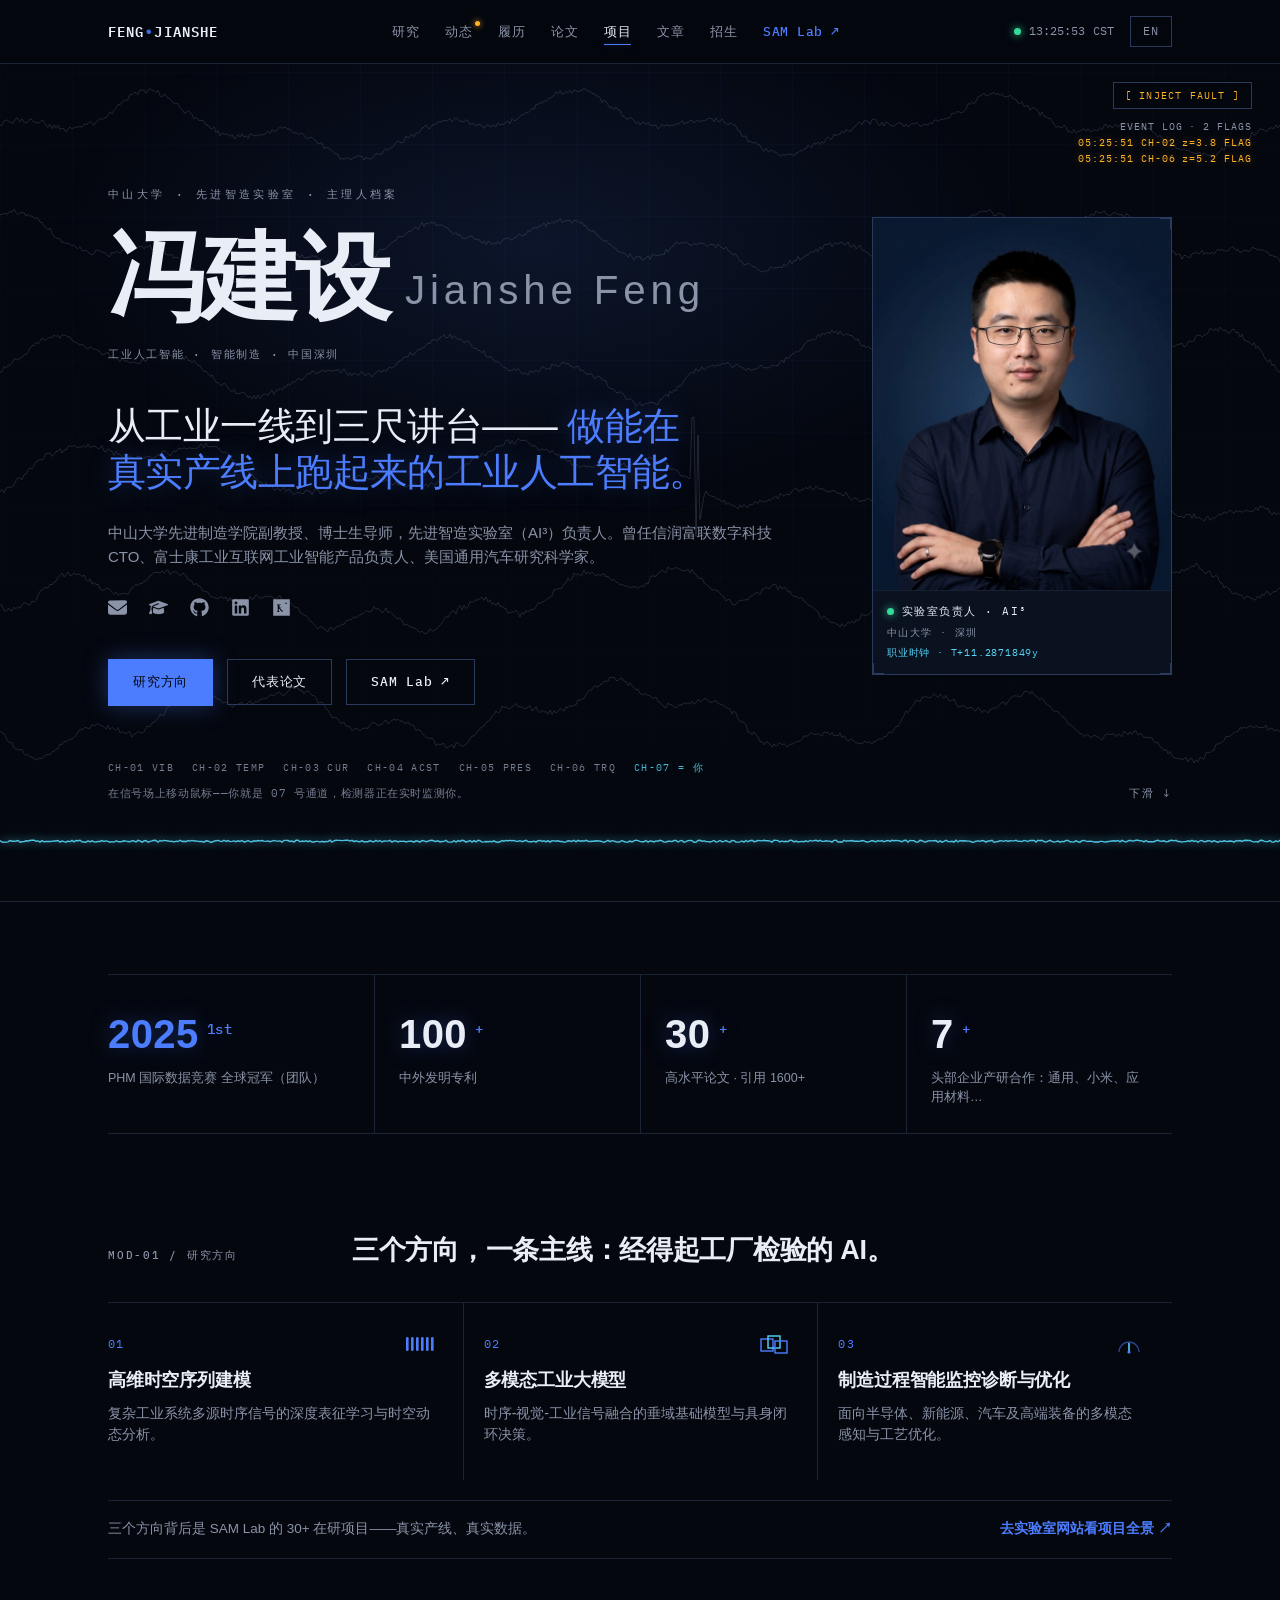
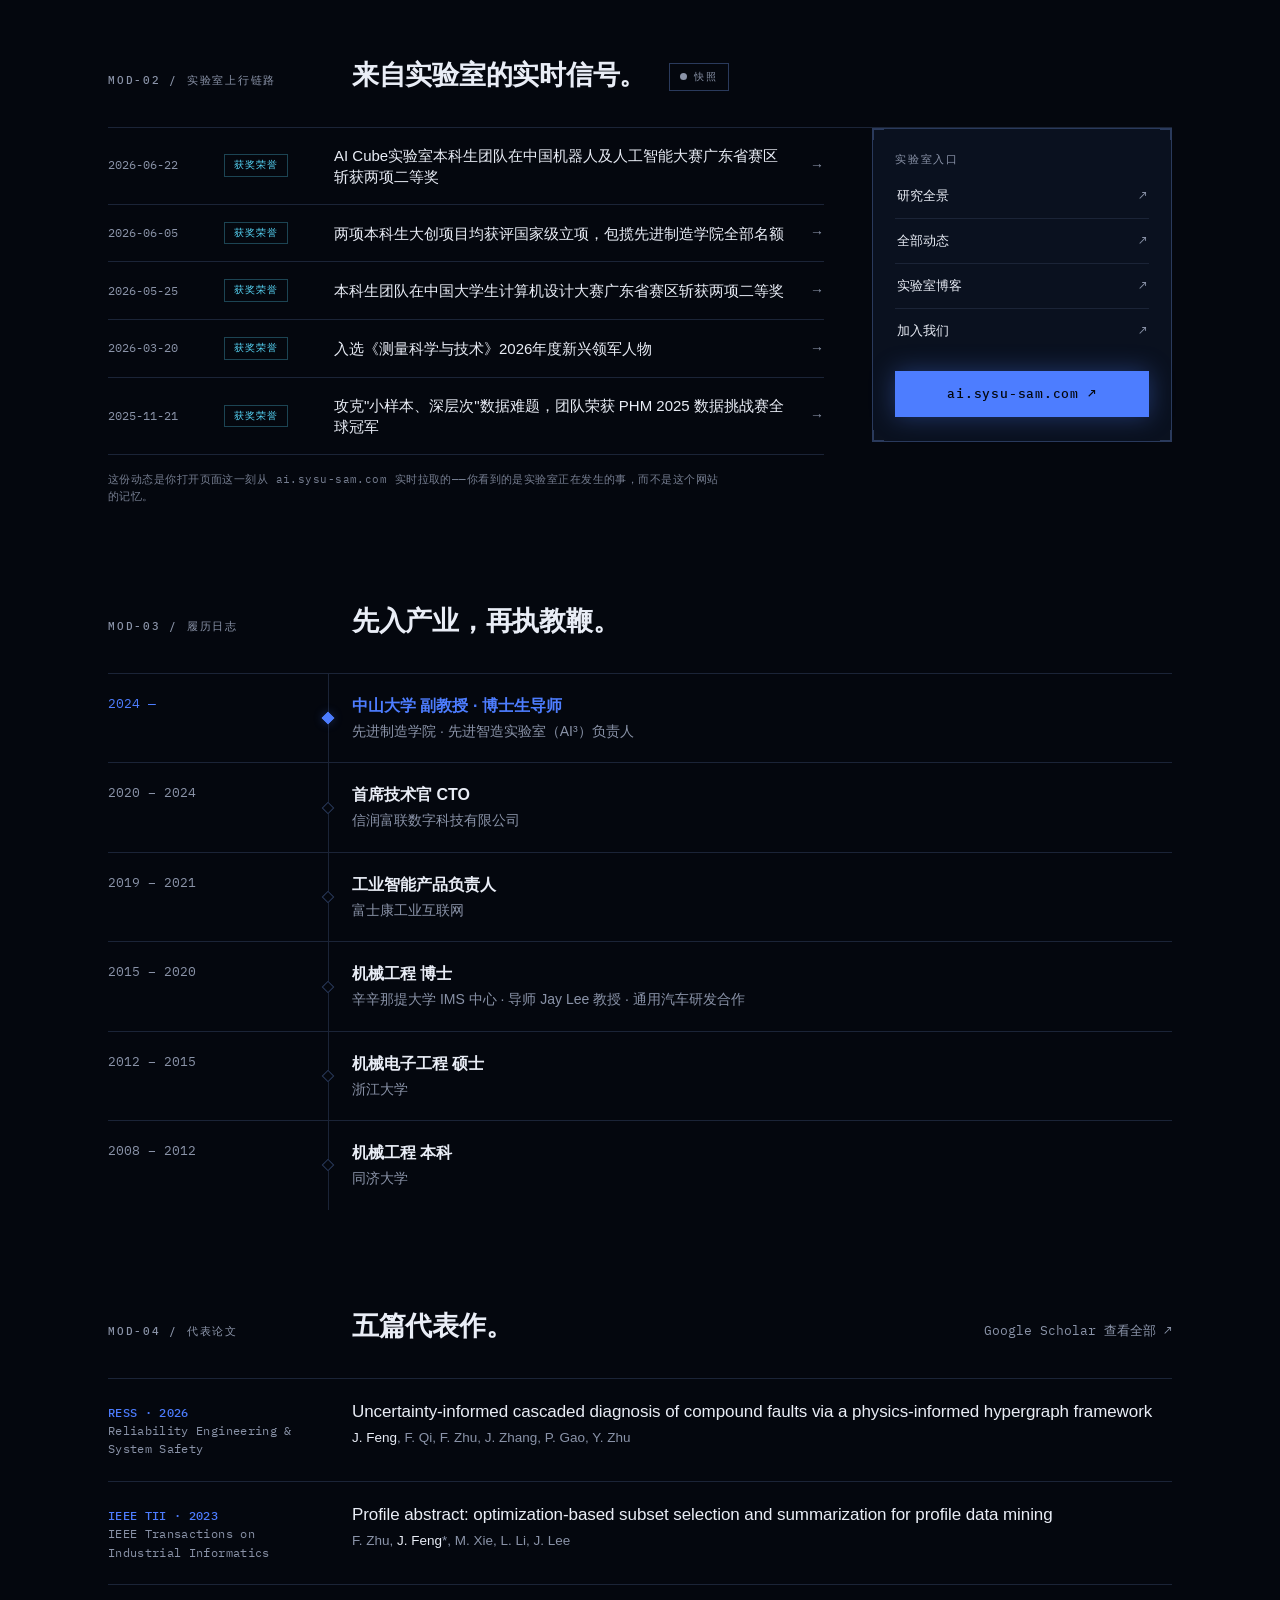
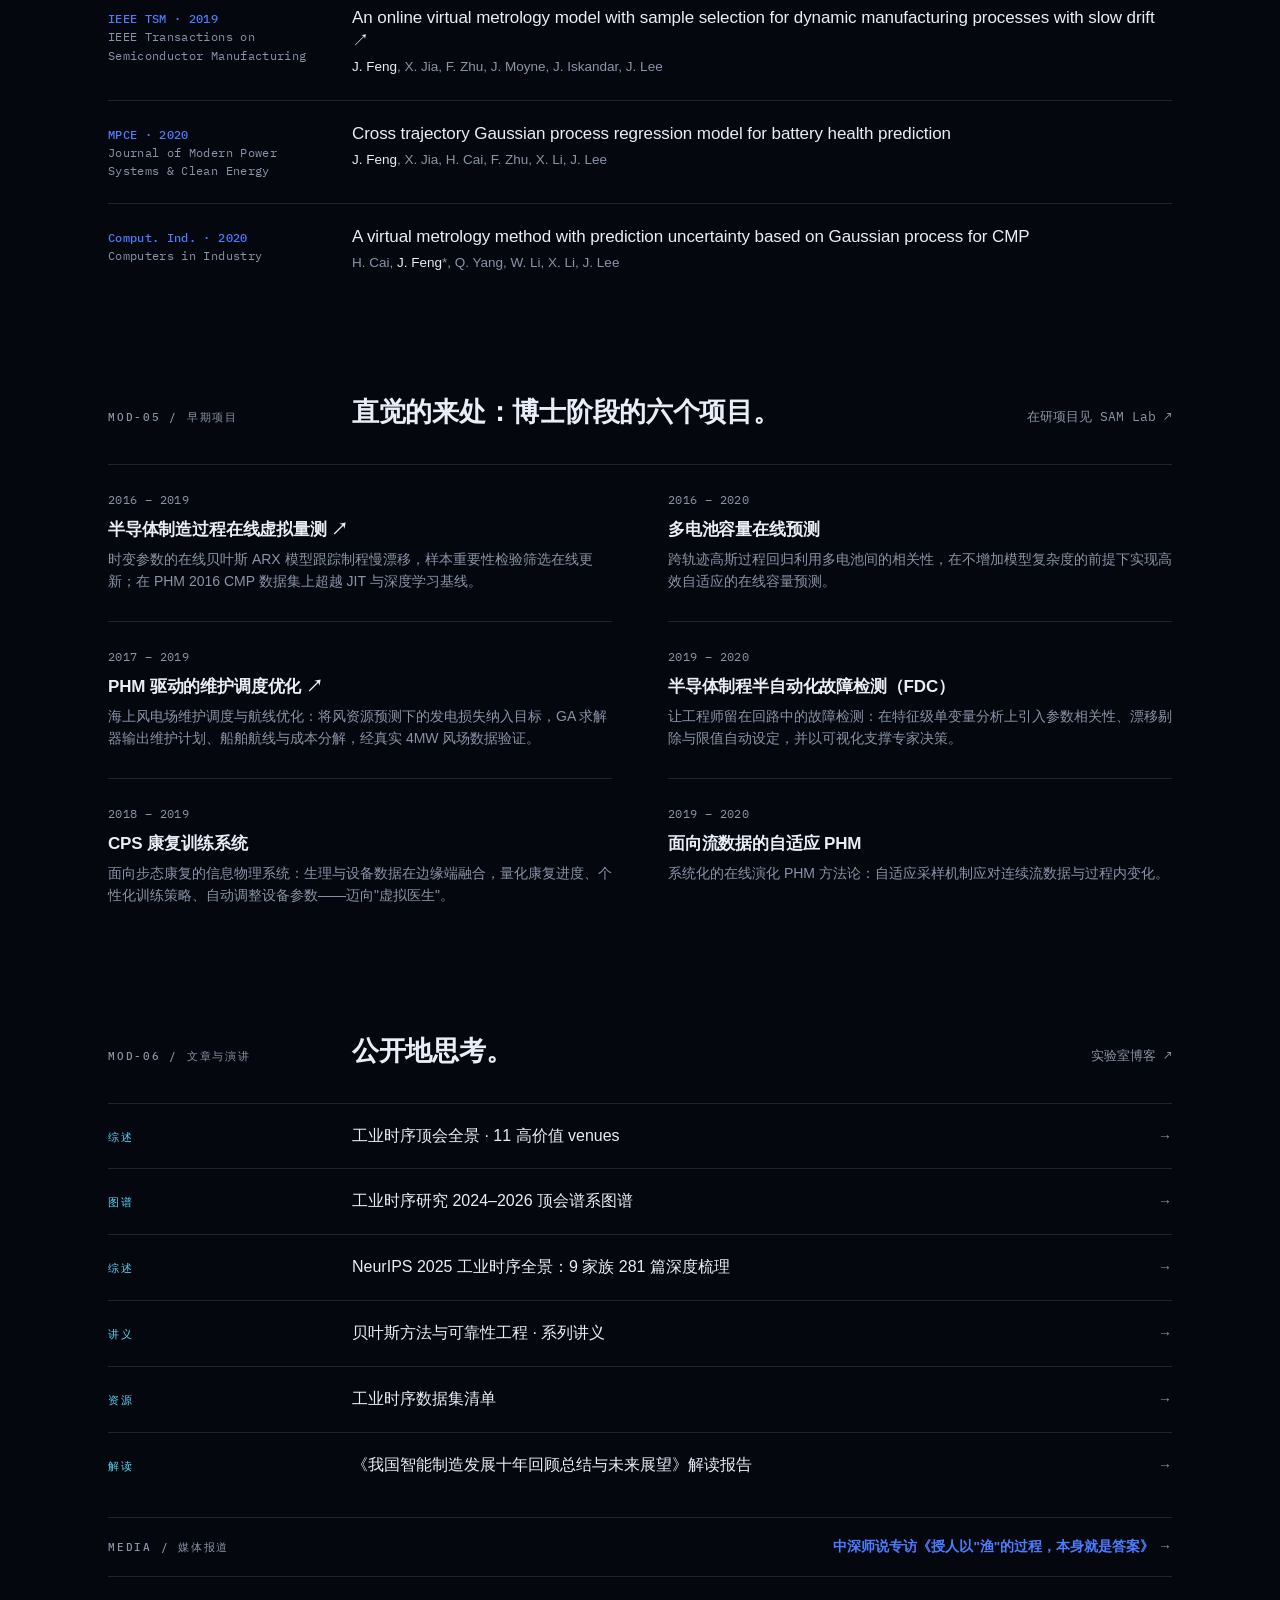
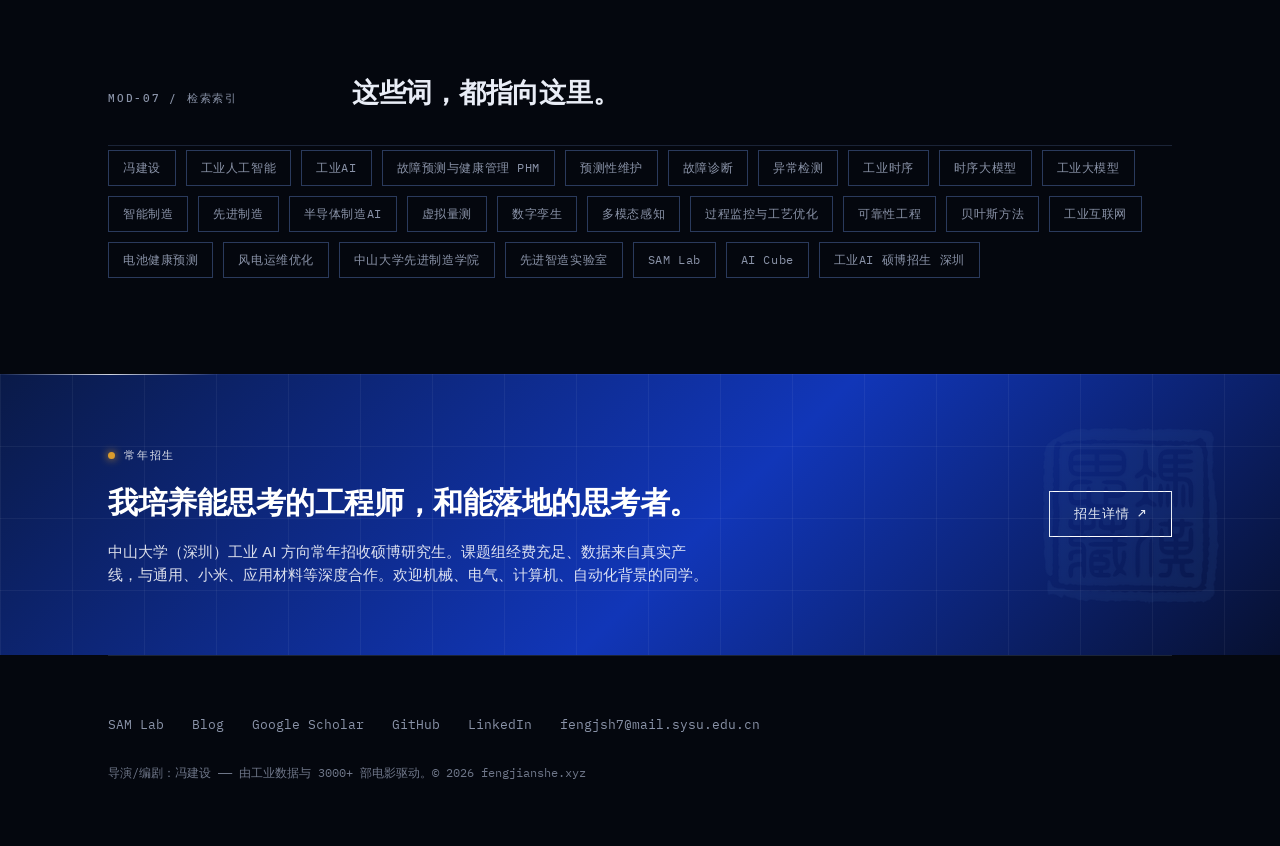
==== commit 04ee9274: "deploy: JiansheFengRe/fengjianshe.xyz@d0a13f377a2ecce2f27fd6ff617b19b6a71e040f" ====
--- a/zh/index.html
+++ b/zh/index.html
@@ -1,5 +1,5 @@
-<!DOCTYPE html><html lang="zh-CN" data-astro-cid-5hce7sga> <head><meta charset="utf-8"><meta name="viewport" content="width=device-width, initial-scale=1"><meta name="theme-color" content="#04070e"><script>document.documentElement.classList.add('js');</script><link rel="preconnect" href="https://fonts.googleapis.com"><link rel="preconnect" href="https://fonts.gstatic.com" crossorigin><link href="https://fonts.googleapis.com/css2?family=Big+Shoulders+Display:wght@600;700;800&family=IBM+Plex+Mono:wght@400;500;600&display=swap" rel="stylesheet"><title>冯建设 Jianshe Feng — 工业人工智能 · 中山大学</title><meta name="description" content="中山大学先进制造学院副教授、博士生导师，先进智造实验室（AI³）负责人。从工业一线到三尺讲台——做能在真实产线上跑起来的工业人工智能。"><meta name="author" content="Jianshe Feng"><link rel="alternate" hreflang="en" href="https://fengjianshe.xyz/"><link rel="alternate" hreflang="zh-CN" href="https://fengjianshe.xyz/zh/"><link rel="canonical" href="https://fengjianshe.xyz/zh/"><link rel="icon" href="/favicon.svg" type="image/svg+xml"><link rel="icon" href="/icon-32.png" type="image/png" sizes="32x32"><link rel="apple-touch-icon" href="/icon-192.png"><meta property="og:title" content="冯建设 Jianshe Feng — 工业人工智能 · 中山大学"><meta property="og:description" content="中山大学先进制造学院副教授、博士生导师，先进智造实验室（AI³）负责人。从工业一线到三尺讲台——做能在真实产线上跑起来的工业人工智能。"><meta property="og:type" content="profile"><meta property="og:image" content="https://fengjianshe.xyz/og.png"><meta property="og:image:width" content="1200"><meta property="og:image:height" content="630"><meta name="twitter:card" content="summary_large_image"><meta name="twitter:image" content="https://fengjianshe.xyz/og.png"><link rel="stylesheet" href="/_astro/index.DG2waT3X.css"></head> <body data-astro-cid-5hce7sga> <div class="topbar" data-astro-cid-5hce7sga> <div class="wrap" data-astro-cid-5hce7sga> <nav data-astro-cid-5hce7sga> <a class="logo mono" href="/zh/" data-astro-cid-5hce7sga>FENG<span class="dot" data-astro-cid-5hce7sga>◉</span>JIANSHE</a> <ul data-astro-cid-5hce7sga> <li data-astro-cid-5hce7sga><a href="#research" data-astro-cid-5hce7sga>研究</a></li> <li data-astro-cid-5hce7sga><a href="#uplink" data-astro-cid-5hce7sga>动态<span class="live-dot" aria-hidden="true" data-astro-cid-5hce7sga></span></a></li> <li data-astro-cid-5hce7sga><a href="#path" data-astro-cid-5hce7sga>履历</a></li> <li data-astro-cid-5hce7sga><a href="#pubs" data-astro-cid-5hce7sga>论文</a></li> <li data-astro-cid-5hce7sga><a href="#projects" data-astro-cid-5hce7sga>项目</a></li> <li data-astro-cid-5hce7sga><a href="#writing" data-astro-cid-5hce7sga>文章</a></li> <li data-astro-cid-5hce7sga><a href="#students" data-astro-cid-5hce7sga>招生</a></li> <li data-astro-cid-5hce7sga><a class="lab" href="https://ai.sysu-sam.com/" data-astro-cid-5hce7sga>SAM Lab ↗</a></li> </ul> <div class="right" data-astro-cid-5hce7sga> <span class="clock mono" id="sz-clock" title="深圳时间" data-astro-cid-5hce7sga> <span class="led pulse" data-astro-cid-5hce7sga></span> <span id="sz-clock-t" data-astro-cid-5hce7sga>--:--:--</span> CST
+<!DOCTYPE html><html lang="zh-CN" data-astro-cid-5hce7sga> <head><meta charset="utf-8"><meta name="viewport" content="width=device-width, initial-scale=1"><meta name="theme-color" content="#04070e"><script>document.documentElement.classList.add('js');</script><link rel="preconnect" href="https://fonts.googleapis.com"><link rel="preconnect" href="https://fonts.gstatic.com" crossorigin><link href="https://fonts.googleapis.com/css2?family=Big+Shoulders+Display:wght@600;700;800&family=IBM+Plex+Mono:wght@400;500;600&display=swap" rel="stylesheet"><title>冯建设 — 中山大学先进制造学院副教授·博导 | 工业人工智能 · 智能制造 · SAM Lab</title><meta name="description" content="冯建设，中山大学先进制造学院（深圳）副教授、博士生导师，先进智造实验室（SAM Lab / AI Cube）负责人。研究方向：工业人工智能、PHM 故障预测与健康管理、预测性维护、工业时序大模型、半导体制造 AI。曾任信润富联数字科技 CTO，PHM 2025 国际数据竞赛全球冠军团队。常年招收硕博研究生。"><meta name="keywords" content="冯建设, 工业人工智能, 工业AI, 故障预测与健康管理 PHM, 预测性维护, 故障诊断, 异常检测, 工业时序, 时序大模型, 工业大模型, 智能制造, 先进制造, 半导体制造AI, 虚拟量测, 数字孪生, 多模态感知, 过程监控与工艺优化, 可靠性工程, 贝叶斯方法, 工业互联网, 电池健康预测, 风电运维优化, 中山大学先进制造学院, 先进智造实验室, SAM Lab, AI Cube, 工业AI 硕博招生 深圳"><meta name="author" content="Jianshe Feng"><link rel="alternate" hreflang="en" href="https://fengjianshe.xyz/"><link rel="alternate" hreflang="zh-CN" href="https://fengjianshe.xyz/zh/"><link rel="alternate" hreflang="x-default" href="https://fengjianshe.xyz/"><link rel="canonical" href="https://fengjianshe.xyz/zh/"><link rel="sitemap" href="/sitemap.xml"><link rel="icon" href="/favicon.svg" type="image/svg+xml"><link rel="icon" href="/icon-32.png" type="image/png" sizes="32x32"><link rel="apple-touch-icon" href="/icon-192.png"><meta property="og:title" content="冯建设 — 中山大学先进制造学院副教授·博导 | 工业人工智能 · 智能制造 · SAM Lab"><meta property="og:description" content="冯建设，中山大学先进制造学院（深圳）副教授、博士生导师，先进智造实验室（SAM Lab / AI Cube）负责人。研究方向：工业人工智能、PHM 故障预测与健康管理、预测性维护、工业时序大模型、半导体制造 AI。曾任信润富联数字科技 CTO，PHM 2025 国际数据竞赛全球冠军团队。常年招收硕博研究生。"><meta property="og:type" content="profile"><meta property="og:url" content="https://fengjianshe.xyz/zh/"><meta property="og:site_name" content="Jianshe Feng 冯建设"><meta property="og:locale" content="zh_CN"><meta property="og:locale:alternate" content="en_US"><meta property="og:image" content="https://fengjianshe.xyz/og.png"><meta property="og:image:width" content="1200"><meta property="og:image:height" content="630"><meta name="twitter:card" content="summary_large_image"><meta name="twitter:image" content="https://fengjianshe.xyz/og.png"><script type="application/ld+json">{"@context":"https://schema.org","@graph":[{"@type":"Person","@id":"https://fengjianshe.xyz/#person","name":"冯建设","alternateName":["Jianshe Feng","冯建设","Feng Jianshe"],"givenName":"Jianshe","familyName":"Feng","jobTitle":"副教授、博士生导师","worksFor":{"@type":"CollegeOrUniversity","name":"Sun Yat-sen University","alternateName":"中山大学","url":"https://www.sysu.edu.cn/"},"affiliation":[{"@type":"Organization","name":"School of Advanced Manufacturing, Sun Yat-sen University","alternateName":"中山大学先进制造学院"},{"@type":"Organization","name":"SAM Lab (AI³) — Advanced Manufacturing Intelligence Lab","alternateName":"先进智造实验室（AI Cube）","url":"https://ai.sysu-sam.com/"}],"alumniOf":[{"@type":"CollegeOrUniversity","name":"University of Cincinnati"},{"@type":"CollegeOrUniversity","name":"Zhejiang University","alternateName":"浙江大学"},{"@type":"CollegeOrUniversity","name":"Tongji University","alternateName":"同济大学"}],"knowsAbout":["Jianshe Feng","Industrial AI","Industrial Artificial Intelligence","PHM","Prognostics and Health Management","Predictive Maintenance","Fault Diagnosis","Anomaly Detection","Industrial Time Series","Time-Series Foundation Models","Smart Manufacturing","Intelligent Manufacturing","Semiconductor Manufacturing AI","Virtual Metrology","Digital Twin","Multimodal Industrial Sensing","Process Monitoring and Optimization","Reliability Engineering","Bayesian Methods","Industrial Internet","Battery Health Prediction","Wind Farm O&M Optimization","Sun Yat-sen University Advanced Manufacturing","SAM Lab","AI Cube","Ph.D. positions Industrial AI Shenzhen","冯建设","工业人工智能","工业AI","故障预测与健康管理 PHM","预测性维护","故障诊断","异常检测","工业时序","时序大模型","工业大模型","智能制造","先进制造","半导体制造AI","虚拟量测","数字孪生","多模态感知","过程监控与工艺优化","可靠性工程","贝叶斯方法","工业互联网","电池健康预测","风电运维优化","中山大学先进制造学院","先进智造实验室","SAM Lab","AI Cube","工业AI 硕博招生 深圳"],"email":"mailto:fengjsh7@mail.sysu.edu.cn","image":"https://fengjianshe.xyz/portrait.jpg","url":"https://fengjianshe.xyz/","workLocation":{"@type":"Place","address":{"@type":"PostalAddress","addressLocality":"Shenzhen","addressCountry":"CN"}},"sameAs":["https://scholar.google.com/citations?hl=en&user=izHfXdgAAAAJ","https://github.com/fengjianshe","https://www.linkedin.com/in/jianshe-feng-096644a1/","https://www.researchgate.net/profile/Jianshe_Feng","https://ai.sysu-sam.com/","https://blog.sysu-sam.com/"]},{"@type":"WebSite","@id":"https://fengjianshe.xyz/#website","url":"https://fengjianshe.xyz/","name":"Jianshe Feng 冯建设","inLanguage":["en","zh-CN"],"publisher":{"@id":"https://fengjianshe.xyz/#person"}},{"@type":"ProfilePage","url":"https://fengjianshe.xyz/zh/","mainEntity":{"@id":"https://fengjianshe.xyz/#person"},"inLanguage":"zh-CN"}]}</script><link rel="stylesheet" href="/_astro/index.DayYAePw.css"></head> <body data-astro-cid-5hce7sga> <div class="topbar" data-astro-cid-5hce7sga> <div class="wrap" data-astro-cid-5hce7sga> <nav data-astro-cid-5hce7sga> <a class="logo mono" href="/zh/" data-astro-cid-5hce7sga>FENG<span class="dot" data-astro-cid-5hce7sga>◉</span>JIANSHE</a> <ul data-astro-cid-5hce7sga> <li data-astro-cid-5hce7sga><a href="#research" data-astro-cid-5hce7sga>研究</a></li> <li data-astro-cid-5hce7sga><a href="#uplink" data-astro-cid-5hce7sga>动态<span class="live-dot" aria-hidden="true" data-astro-cid-5hce7sga></span></a></li> <li data-astro-cid-5hce7sga><a href="#path" data-astro-cid-5hce7sga>履历</a></li> <li data-astro-cid-5hce7sga><a href="#pubs" data-astro-cid-5hce7sga>论文</a></li> <li data-astro-cid-5hce7sga><a href="#projects" data-astro-cid-5hce7sga>项目</a></li> <li data-astro-cid-5hce7sga><a href="#writing" data-astro-cid-5hce7sga>文章</a></li> <li data-astro-cid-5hce7sga><a href="#students" data-astro-cid-5hce7sga>招生</a></li> <li data-astro-cid-5hce7sga><a class="lab" href="https://ai.sysu-sam.com/" data-astro-cid-5hce7sga>SAM Lab ↗</a></li> </ul> <div class="right" data-astro-cid-5hce7sga> <span class="clock mono" id="sz-clock" title="深圳时间" data-astro-cid-5hce7sga> <span class="led pulse" data-astro-cid-5hce7sga></span> <span id="sz-clock-t" data-astro-cid-5hce7sga>--:--:--</span> CST
 </span> <a class="lang-btn mono" href="/" data-astro-cid-5hce7sga>EN</a> <button class="menu-btn mono" id="menu-btn" type="button" aria-expanded="false" aria-controls="m-menu" aria-label="菜单" data-astro-cid-5hce7sga>☰</button> </div> </nav> </div> </div> <div class="m-menu" id="m-menu" hidden data-astro-cid-5hce7sga> <ul class="mono" data-astro-cid-5hce7sga> <li data-astro-cid-5hce7sga><a href="#research" data-astro-cid-5hce7sga>研究</a></li> <li data-astro-cid-5hce7sga><a href="#uplink" data-astro-cid-5hce7sga>动态</a></li> <li data-astro-cid-5hce7sga><a href="#path" data-astro-cid-5hce7sga>履历</a></li> <li data-astro-cid-5hce7sga><a href="#pubs" data-astro-cid-5hce7sga>论文</a></li> <li data-astro-cid-5hce7sga><a href="#projects" data-astro-cid-5hce7sga>项目</a></li> <li data-astro-cid-5hce7sga><a href="#writing" data-astro-cid-5hce7sga>文章</a></li> <li data-astro-cid-5hce7sga><a href="#students" data-astro-cid-5hce7sga>招生</a></li> <li data-astro-cid-5hce7sga><a class="lab" href="https://ai.sysu-sam.com/" data-astro-cid-5hce7sga>SAM Lab ↗</a></li> </ul> </div>  <!-- The hero IS the instrument: a full-viewport multichannel telemetry
      field runs behind everything, and the visitor's cursor is CH-07 —
-     monitored by the same anomaly detector as the machine channels. --><header class="hero" id="hero" data-astro-cid-xhaoqxbd> <canvas id="tele-canvas" aria-hidden="true" data-astro-cid-xhaoqxbd></canvas> <div class="hud mono bt" style="--bi:7" data-astro-cid-xhaoqxbd> <button class="inject" id="inject" type="button" data-astro-cid-xhaoqxbd>[ INJECT FAULT ]</button> <div class="tele-log" id="tele-log" aria-hidden="true" data-astro-cid-xhaoqxbd> <div class="log-head" data-astro-cid-xhaoqxbd>EVENT LOG · <span id="flag-count" data-astro-cid-xhaoqxbd>0</span> FLAGS</div> </div> </div> <div class="wrap hero-inner" data-astro-cid-xhaoqxbd> <div class="hero-grid" data-astro-cid-xhaoqxbd> <div class="hero-main" data-astro-cid-xhaoqxbd> <div class="presents mono bt" style="--bi:0" data-astro-cid-xhaoqxbd>中山大学 · 先进智造实验室 · 主理人档案</div> <h1 class="bt" style="--bi:1" data-astro-cid-xhaoqxbd> 冯建设<span class="cn" data-astro-cid-xhaoqxbd>Jianshe Feng</span> </h1> <div class="kicker label bt" style="--bi:2" data-astro-cid-xhaoqxbd>工业人工智能 · 智能制造 · 中国深圳</div> <p class="thesis bt" style="--bi:3" data-astro-cid-xhaoqxbd>从工业一线到三尺讲台—— <em data-astro-cid-xhaoqxbd>做能在真实产线上跑起来的工业人工智能。</em></p> <p class="sub bt" style="--bi:4" data-astro-cid-xhaoqxbd>中山大学先进制造学院副教授、博士生导师，先进智造实验室（AI³）负责人。曾任信润富联数字科技 CTO、富士康工业互联网工业智能产品负责人、美国通用汽车研究科学家。</p> <div class="bt" style="--bi:5" data-astro-cid-xhaoqxbd><div class="social" data-astro-cid-dv46nlzh> <a href="mailto:fengjsh7@mail.sysu.edu.cn" title="Email" aria-label="Email" data-astro-cid-dv46nlzh> <svg viewBox="0 0 512 512" aria-hidden="true" data-astro-cid-dv46nlzh><path fill="currentColor" d="M48 64C21.5 64 0 85.5 0 112c0 15.1 7.1 29.3 19.2 38.4L236.8 313.6c11.4 8.5 27 8.5 38.4 0L492.8 150.4c12.1-9.1 19.2-23.3 19.2-38.4c0-26.5-21.5-48-48-48L48 64zM0 176L0 384c0 35.3 28.7 64 64 64l384 0c35.3 0 64-28.7 64-64l0-208L294.4 339.2c-22.8 17.1-54 17.1-76.8 0L0 176z" data-astro-cid-dv46nlzh></path></svg>     </a><a href="https://scholar.google.com/citations?hl=en&user=izHfXdgAAAAJ" title="Google Scholar" aria-label="Google Scholar" data-astro-cid-dv46nlzh>  <svg viewBox="0 0 640 512" aria-hidden="true" data-astro-cid-dv46nlzh><path fill="currentColor" d="M320 32c-8.1 0-16.1 1.4-23.7 4.1L15.8 137.4C6.3 140.9 0 149.9 0 160s6.3 19.1 15.8 22.6l57.9 20.9C57.3 229.3 48 259.8 48 291.9l0 28.1c0 28.4-10.8 57.7-22.3 80.8c-6.5 13-13.9 25.8-22.5 37.6C0 442.7-.9 448.3 .9 453.4s6 8.9 11.2 10.2l64 16c4.2 1.1 8.7 .3 12.4-2s6.3-6.1 7.1-10.4c8.6-42.8 4.3-81.2-2.1-108.7C90.3 344.3 86 329.8 80 316.5l0-24.6c0-30.2 10.2-58.7 27.9-81.5c12.9-15.5 29.6-28 49.2-35.7l157-61.7c8.2-3.2 17.5 .8 20.7 9s-.8 17.5-9 20.7l-157 61.7c-12.4 4.9-23.3 12.4-32.2 21.6l159.6 57.6c7.6 2.7 15.6 4.1 23.7 4.1s16.1-1.4 23.7-4.1L624.2 182.6c9.5-3.4 15.8-12.5 15.8-22.6s-6.3-19.1-15.8-22.6L343.7 36.1C336.1 33.4 328.1 32 320 32zM128 408c0 35.3 86 72 192 72s192-36.7 192-72L496.7 262.6 354.5 314c-11.1 4-22.8 6-34.5 6s-23.5-2-34.5-6L143.3 262.6 128 408z" data-astro-cid-dv46nlzh></path></svg>    </a><a href="https://github.com/fengjianshe" title="GitHub" aria-label="GitHub" data-astro-cid-dv46nlzh>   <svg viewBox="0 0 496 512" aria-hidden="true" data-astro-cid-dv46nlzh><path fill="currentColor" d="M165.9 397.4c0 2-2.3 3.6-5.2 3.6-3.3 .3-5.6-1.3-5.6-3.6 0-2 2.3-3.6 5.2-3.6 3-.3 5.6 1.3 5.6 3.6zm-31.1-4.5c-.7 2 1.3 4.3 4.3 4.9 2.6 1 5.6 0 6.2-2s-1.3-4.3-4.3-5.2c-2.6-.7-5.5 .3-6.2 2.3zm44.2-1.7c-2.9 .7-4.9 2.6-4.6 4.9 .3 2 2.9 3.3 5.9 2.6 2.9-.7 4.9-2.6 4.6-4.6-.3-1.9-3-3.2-5.9-2.9zM244.8 8C106.1 8 0 113.3 0 252c0 110.9 69.8 205.8 169.5 239.2 12.8 2.3 17.3-5.6 17.3-12.1 0-6.2-.3-40.4-.3-61.4 0 0-70 15-84.7-29.8 0 0-11.4-29.1-27.8-36.6 0 0-22.9-15.7 1.6-15.4 0 0 24.9 2 38.6 25.8 21.9 38.6 58.6 27.5 72.9 20.9 2.3-16 8.8-27.1 16-33.7-55.9-6.2-112.3-14.3-112.3-110.5 0-27.5 7.6-41.3 23.6-58.9-2.6-6.5-11.1-33.3 2.6-67.9 20.9-6.5 69 27 69 27 20-5.6 41.5-8.5 62.8-8.5s42.8 2.9 62.8 8.5c0 0 48.1-33.6 69-27 13.7 34.7 5.2 61.4 2.6 67.9 16 17.7 25.8 31.5 25.8 58.9 0 96.5-58.9 104.2-114.8 110.5 9.2 7.9 17 22.9 17 46.4 0 33.7-.3 75.4-.3 83.6 0 6.5 4.6 14.4 17.3 12.1C428.2 457.8 496 362.9 496 252 496 113.3 383.5 8 244.8 8z" data-astro-cid-dv46nlzh></path></svg>   </a><a href="https://www.linkedin.com/in/jianshe-feng-096644a1/" title="LinkedIn" aria-label="LinkedIn" data-astro-cid-dv46nlzh>    <svg viewBox="0 0 448 512" aria-hidden="true" data-astro-cid-dv46nlzh><path fill="currentColor" d="M416 32H31.9C14.3 32 0 46.5 0 64.3v383.4C0 465.5 14.3 480 31.9 480H416c17.6 0 32-14.5 32-32.3V64.3c0-17.8-14.4-32.3-32-32.3zM135.4 416H69V202.2h66.5V416zm-33.2-243c-21.3 0-38.5-17.3-38.5-38.5S80.9 96 102.2 96c21.2 0 38.5 17.3 38.5 38.5 0 21.3-17.2 38.5-38.5 38.5zm282.1 243h-66.4V312c0-24.8-.5-56.7-34.5-56.7-34.6 0-39.9 27-39.9 54.9V416h-66.4V202.2h63.7v29.2h.9c8.9-16.8 30.6-34.5 62.9-34.5 67.2 0 79.7 44.3 79.7 101.9V416z" data-astro-cid-dv46nlzh></path></svg>  </a><a href="https://www.researchgate.net/profile/Jianshe_Feng" title="ResearchGate" aria-label="ResearchGate" data-astro-cid-dv46nlzh>     <svg viewBox="0 0 448 512" aria-hidden="true" data-astro-cid-dv46nlzh><path fill="currentColor" d="M0 32v448h448V32H0zm262.2 334.4c-6.6 3-33.2 6-50-14.2-9.2-10.6-25.3-33.3-42.2-63.6-8.9 0-14.7 0-21.4-.6v46.4c0 23.5 2.8 27.1 23.1 29.6v11.9h-70.9v-11.9c17.5-2.5 21.1-5.5 21.1-29.6V213.9c0-24.2-2.8-25.7-21.1-28.2v-12.2h67.5c39.7 0 58.6 15.8 58.6 47.8 0 26.3-16.9 42.9-39.7 48.9 5.8 10.6 19.7 32.8 29.6 46.4 11.9 16.1 18.9 19.7 26.7 22.5l18.7-1.9zM227.6 224.2c0-25.6-16.4-36.4-41.9-36.4-3.9 0-8.3 .3-11.1 .8-3.1 .6-4.4 2.8-4.4 8.9v60.5c4.7 .6 8.9 .8 13.9 .8 28.3 0 43.5-12.5 43.5-34.6zm140.8-82.7c0 12.2-9.4 21.7-21.7 21.7s-21.7-9.4-21.7-21.7 9.4-21.7 21.7-21.7 21.7 9.5 21.7 21.7z" data-astro-cid-dv46nlzh></path></svg> </a> </div> </div> <div class="cta-row bt" style="--bi:6" data-astro-cid-xhaoqxbd> <a class="cta primary" href="#research" data-astro-cid-xhaoqxbd>研究方向</a> <a class="cta" href="#pubs" data-astro-cid-xhaoqxbd>代表论文</a> <a class="cta" href="https://ai.sysu-sam.com/" data-astro-cid-xhaoqxbd>SAM Lab ↗</a> </div> </div> <figure class="operator ticked bt" style="--bi:3" data-astro-cid-xhaoqxbd> <span class="tick-b" data-astro-cid-xhaoqxbd></span> <img src="/portrait.jpg" width="600" height="750" alt="冯建设肖像照" data-astro-cid-xhaoqxbd> <figcaption class="mono" data-astro-cid-xhaoqxbd> <span class="op-role" data-astro-cid-xhaoqxbd><span class="led pulse" data-astro-cid-xhaoqxbd></span>实验室负责人 · AI³</span> <span class="op-id" data-astro-cid-xhaoqxbd>中山大学 · 深圳</span> <span class="op-clock" data-epoch="2015-08-24T00:00:00+08:00" data-astro-cid-xhaoqxbd> 职业时钟 · T+<span id="career-y" data-astro-cid-xhaoqxbd>--.-------</span>y
-</span> </figcaption> </figure> </div> <div class="hero-foot bt" style="--bi:8" data-astro-cid-xhaoqxbd> <div class="legend mono" aria-hidden="true" data-astro-cid-xhaoqxbd> <span data-astro-cid-xhaoqxbd>CH-01 VIB</span><span data-astro-cid-xhaoqxbd>CH-02 TEMP</span><span data-astro-cid-xhaoqxbd>CH-03 CUR</span> <span data-astro-cid-xhaoqxbd>CH-04 ACST</span><span data-astro-cid-xhaoqxbd>CH-05 PRES</span><span data-astro-cid-xhaoqxbd>CH-06 TRQ</span> <span class="you" data-astro-cid-xhaoqxbd>CH-07 = 你</span> </div> <div class="foot-row mono" data-astro-cid-xhaoqxbd> <p class="probe-hint" data-astro-cid-xhaoqxbd>在信号场上移动鼠标——你就是 07 号通道，检测器正在实时监测你。</p> <a class="scroll-cue" href="#research" data-astro-cid-xhaoqxbd>下滑 ↓</a> </div> </div> </div> </header> <div class="wrap" data-astro-cid-xhaoqxbd> <div class="proof" data-astro-cid-xhaoqxbd> <div class="rv" data-astro-cid-xhaoqxbd> <div class="num" data-target="2025" data-astro-cid-xhaoqxbd>2025<sup data-astro-cid-xhaoqxbd>&nbsp;1st</sup></div> <div class="cap" data-astro-cid-xhaoqxbd>PHM 国际数据竞赛 全球冠军（团队）</div> </div><div class="rv" data-astro-cid-xhaoqxbd> <div class="num" data-target="100" data-astro-cid-xhaoqxbd>100<sup data-astro-cid-xhaoqxbd>&nbsp;+</sup></div> <div class="cap" data-astro-cid-xhaoqxbd>中外发明专利</div> </div><div class="rv" data-astro-cid-xhaoqxbd> <div class="num" data-target="30" data-astro-cid-xhaoqxbd>30<sup data-astro-cid-xhaoqxbd>&nbsp;+</sup></div> <div class="cap" data-astro-cid-xhaoqxbd>高水平论文 · 引用 1600+</div> </div><div class="rv" data-astro-cid-xhaoqxbd> <div class="num" data-target="7" data-astro-cid-xhaoqxbd>7<sup data-astro-cid-xhaoqxbd>&nbsp;+</sup></div> <div class="cap" data-astro-cid-xhaoqxbd>头部企业产研合作：通用、小米、应用材料…</div> </div> </div> <section id="research" data-astro-cid-xhaoqxbd> <div class="sec-head rv" data-astro-cid-xhaoqxbd> <div class="label" data-astro-cid-xhaoqxbd>MOD-01 / 研究方向</div> <h2 data-astro-cid-xhaoqxbd>三个方向，一条主线：经得起工厂检验的 AI。</h2> </div> <hr class="rule" data-astro-cid-xhaoqxbd> <div class="research" data-astro-cid-xhaoqxbd> <article class="rv" data-astro-cid-xhaoqxbd> <div class="idx-row" data-astro-cid-xhaoqxbd> <div class="idx mono" data-astro-cid-xhaoqxbd>01</div> <svg class="viz" viewBox="0 0 30 22" aria-hidden="true" data-astro-cid-xhaoqxbd> <rect x="1" y="4" width="2.6" height="14" rx="1.3" style="--d:0s" data-astro-cid-xhaoqxbd></rect><rect x="6" y="4" width="2.6" height="14" rx="1.3" style="--d:0.16s" data-astro-cid-xhaoqxbd></rect><rect x="11" y="4" width="2.6" height="14" rx="1.3" style="--d:0.32s" data-astro-cid-xhaoqxbd></rect><rect x="16" y="4" width="2.6" height="14" rx="1.3" style="--d:0.48s" data-astro-cid-xhaoqxbd></rect><rect x="21" y="4" width="2.6" height="14" rx="1.3" style="--d:0.64s" data-astro-cid-xhaoqxbd></rect><rect x="26" y="4" width="2.6" height="14" rx="1.3" style="--d:0.8s" data-astro-cid-xhaoqxbd></rect> </svg>   </div> <h3 data-astro-cid-xhaoqxbd>高维时空序列建模</h3> <p data-astro-cid-xhaoqxbd>复杂工业系统多源时序信号的深度表征学习与时空动态分析。</p> </article><article class="rv" data-astro-cid-xhaoqxbd> <div class="idx-row" data-astro-cid-xhaoqxbd> <div class="idx mono" data-astro-cid-xhaoqxbd>02</div>  <svg class="viz viz-fuse" viewBox="0 0 30 22" aria-hidden="true" data-astro-cid-xhaoqxbd> <rect class="l1" x="2" y="6" width="12" height="12" data-astro-cid-xhaoqxbd></rect> <rect class="l2" x="9" y="3" width="12" height="12" data-astro-cid-xhaoqxbd></rect> <rect class="l3" x="16" y="8" width="12" height="12" data-astro-cid-xhaoqxbd></rect> </svg>  </div> <h3 data-astro-cid-xhaoqxbd>多模态工业大模型</h3> <p data-astro-cid-xhaoqxbd>时序-视觉-工业信号融合的垂域基础模型与具身闭环决策。</p> </article><article class="rv" data-astro-cid-xhaoqxbd> <div class="idx-row" data-astro-cid-xhaoqxbd> <div class="idx mono" data-astro-cid-xhaoqxbd>03</div>   <svg class="viz viz-gauge" viewBox="0 0 30 22" aria-hidden="true" data-astro-cid-xhaoqxbd> <path d="M5 19 A 10 10 0 0 1 25 19" data-astro-cid-xhaoqxbd></path> <line class="needle" x1="15" y1="19" x2="15" y2="10.5" data-astro-cid-xhaoqxbd></line> <circle cx="15" cy="19" r="1.6" data-astro-cid-xhaoqxbd></circle> </svg> </div> <h3 data-astro-cid-xhaoqxbd>制造过程智能监控诊断与优化</h3> <p data-astro-cid-xhaoqxbd>面向半导体、新能源、汽车及高端装备的多模态感知与工艺优化。</p> </article> </div> <div class="lab-note" data-astro-cid-xhaoqxbd> <p data-astro-cid-xhaoqxbd>三个方向背后是 SAM Lab 的 30+ 在研项目——真实产线、真实数据。</p> <a href="https://ai.sysu-sam.com/research/" data-astro-cid-xhaoqxbd>去实验室网站看项目全景 ↗</a> </div> </section> <section id="uplink" data-astro-cid-xhaoqxbd> <div class="sec-head rv" data-astro-cid-xhaoqxbd> <div class="label" data-astro-cid-xhaoqxbd>MOD-02 / 实验室上行链路</div> <h2 data-astro-cid-xhaoqxbd>来自实验室的实时信号。 <span class="badge mono" id="uplink-badge" data-live="实时" data-archive="快照" data-astro-cid-xhaoqxbd> <span class="led" id="uplink-led" data-astro-cid-xhaoqxbd></span><span id="uplink-badge-t" data-astro-cid-xhaoqxbd>快照</span> </span> </h2> </div> <hr class="rule" data-astro-cid-xhaoqxbd> <div class="uplink-grid" data-astro-cid-xhaoqxbd> <div data-astro-cid-xhaoqxbd> <ol class="feed" id="uplink-list" data-rss="https://ai.sysu-sam.com/rss.xml" data-astro-cid-xhaoqxbd> <li data-astro-cid-xhaoqxbd> <a href="https://ai.sysu-sam.com/news/robotics-ai-competition-guangdong-2026/" data-astro-cid-xhaoqxbd> <span class="f-date mono" data-astro-cid-xhaoqxbd>2026-06-22</span> <span class="f-tag mono" data-astro-cid-xhaoqxbd>获奖荣誉</span> <span class="f-title" data-astro-cid-xhaoqxbd>AI Cube实验室本科生团队在中国机器人及人工智能大赛广东省赛区斩获两项二等奖</span> <span class="arrow" data-astro-cid-xhaoqxbd>→</span> </a> </li><li data-astro-cid-xhaoqxbd> <a href="https://ai.sysu-sam.com/news/undergraduate-national-innovation-projects-2026/" data-astro-cid-xhaoqxbd> <span class="f-date mono" data-astro-cid-xhaoqxbd>2026-06-05</span> <span class="f-tag mono" data-astro-cid-xhaoqxbd>获奖荣誉</span> <span class="f-title" data-astro-cid-xhaoqxbd>两项本科生大创项目均获评国家级立项，包揽先进制造学院全部名额</span> <span class="arrow" data-astro-cid-xhaoqxbd>→</span> </a> </li><li data-astro-cid-xhaoqxbd> <a href="https://ai.sysu-sam.com/news/computer-design-competition-2026/" data-astro-cid-xhaoqxbd> <span class="f-date mono" data-astro-cid-xhaoqxbd>2026-05-25</span> <span class="f-tag mono" data-astro-cid-xhaoqxbd>获奖荣誉</span> <span class="f-title" data-astro-cid-xhaoqxbd>本科生团队在中国大学生计算机设计大赛广东省赛区斩获两项二等奖</span> <span class="arrow" data-astro-cid-xhaoqxbd>→</span> </a> </li><li data-astro-cid-xhaoqxbd> <a href="https://ai.sysu-sam.com/news/feng-jianshe-emerging-leader-2026/" data-astro-cid-xhaoqxbd> <span class="f-date mono" data-astro-cid-xhaoqxbd>2026-03-20</span> <span class="f-tag mono" data-astro-cid-xhaoqxbd>获奖荣誉</span> <span class="f-title" data-astro-cid-xhaoqxbd>入选《测量科学与技术》2026年度新兴领军人物</span> <span class="arrow" data-astro-cid-xhaoqxbd>→</span> </a> </li><li data-astro-cid-xhaoqxbd> <a href="https://ai.sysu-sam.com/news/phm-2025-data-challenge-championship/" data-astro-cid-xhaoqxbd> <span class="f-date mono" data-astro-cid-xhaoqxbd>2025-11-21</span> <span class="f-tag mono" data-astro-cid-xhaoqxbd>获奖荣誉</span> <span class="f-title" data-astro-cid-xhaoqxbd>攻克&quot;小样本、深层次&quot;数据难题，团队荣获 PHM 2025 数据挑战赛全球冠军</span> <span class="arrow" data-astro-cid-xhaoqxbd>→</span> </a> </li> </ol> <p class="uplink-desc mono" data-astro-cid-xhaoqxbd>这份动态是你打开页面这一刻从 ai.sysu-sam.com 实时拉取的——你看到的是实验室正在发生的事，而不是这个网站的记忆。</p> </div> <aside class="console ticked" data-astro-cid-xhaoqxbd> <span class="tick-b" data-astro-cid-xhaoqxbd></span> <div class="label" data-astro-cid-xhaoqxbd>实验室入口</div> <ul data-astro-cid-xhaoqxbd> <li data-astro-cid-xhaoqxbd><a class="mono" href="https://ai.sysu-sam.com/research/" data-astro-cid-xhaoqxbd>研究全景 <span class="arrow" data-astro-cid-xhaoqxbd>↗</span></a></li><li data-astro-cid-xhaoqxbd><a class="mono" href="https://ai.sysu-sam.com/news/" data-astro-cid-xhaoqxbd>全部动态 <span class="arrow" data-astro-cid-xhaoqxbd>↗</span></a></li><li data-astro-cid-xhaoqxbd><a class="mono" href="https://blog.sysu-sam.com/" data-astro-cid-xhaoqxbd>实验室博客 <span class="arrow" data-astro-cid-xhaoqxbd>↗</span></a></li><li data-astro-cid-xhaoqxbd><a class="mono" href="https://ai.sysu-sam.com/join/" data-astro-cid-xhaoqxbd>加入我们 <span class="arrow" data-astro-cid-xhaoqxbd>↗</span></a></li> </ul> <a class="cta primary console-cta" href="https://ai.sysu-sam.com/" data-astro-cid-xhaoqxbd>ai.sysu-sam.com ↗</a> </aside> </div> </section> <section id="path" data-astro-cid-xhaoqxbd> <div class="sec-head rv" data-astro-cid-xhaoqxbd> <div class="label" data-astro-cid-xhaoqxbd>MOD-03 / 履历日志</div> <h2 data-astro-cid-xhaoqxbd>先入产业，再执教鞭。</h2> </div> <hr class="rule" data-astro-cid-xhaoqxbd> <ul class="timeline" data-astro-cid-xhaoqxbd> <li class="rv now" data-astro-cid-xhaoqxbd> <div class="yr mono" data-astro-cid-xhaoqxbd>2024 —</div> <div class="what" data-astro-cid-xhaoqxbd> <b data-astro-cid-xhaoqxbd>中山大学 副教授 · 博士生导师</b> <span class="org" data-astro-cid-xhaoqxbd>先进制造学院 · 先进智造实验室（AI³）负责人</span> </div> </li><li class="rv" data-astro-cid-xhaoqxbd> <div class="yr mono" data-astro-cid-xhaoqxbd>2020 – 2024</div> <div class="what" data-astro-cid-xhaoqxbd> <b data-astro-cid-xhaoqxbd>首席技术官 CTO</b> <span class="org" data-astro-cid-xhaoqxbd>信润富联数字科技有限公司</span> </div> </li><li class="rv" data-astro-cid-xhaoqxbd> <div class="yr mono" data-astro-cid-xhaoqxbd>2019 – 2021</div> <div class="what" data-astro-cid-xhaoqxbd> <b data-astro-cid-xhaoqxbd>工业智能产品负责人</b> <span class="org" data-astro-cid-xhaoqxbd>富士康工业互联网</span> </div> </li><li class="rv" data-astro-cid-xhaoqxbd> <div class="yr mono" data-astro-cid-xhaoqxbd>2015 – 2020</div> <div class="what" data-astro-cid-xhaoqxbd> <b data-astro-cid-xhaoqxbd>机械工程 博士</b> <span class="org" data-astro-cid-xhaoqxbd>辛辛那提大学 IMS 中心 · 导师 Jay Lee 教授 · 通用汽车研发合作</span> </div> </li><li class="rv" data-astro-cid-xhaoqxbd> <div class="yr mono" data-astro-cid-xhaoqxbd>2012 – 2015</div> <div class="what" data-astro-cid-xhaoqxbd> <b data-astro-cid-xhaoqxbd>机械电子工程 硕士</b> <span class="org" data-astro-cid-xhaoqxbd>浙江大学</span> </div> </li><li class="rv" data-astro-cid-xhaoqxbd> <div class="yr mono" data-astro-cid-xhaoqxbd>2008 – 2012</div> <div class="what" data-astro-cid-xhaoqxbd> <b data-astro-cid-xhaoqxbd>机械工程 本科</b> <span class="org" data-astro-cid-xhaoqxbd>同济大学</span> </div> </li> </ul> </section> <section id="pubs" data-astro-cid-xhaoqxbd> <div class="sec-head rv" data-astro-cid-xhaoqxbd> <div class="label" data-astro-cid-xhaoqxbd>MOD-04 / 代表论文</div> <h2 data-astro-cid-xhaoqxbd>五篇代表作。</h2> <a class="more" href="https://scholar.google.com/citations?hl=en&user=izHfXdgAAAAJ" data-astro-cid-xhaoqxbd>Google Scholar 查看全部 ↗</a> </div> <hr class="rule" data-astro-cid-xhaoqxbd> <ul class="pubs" data-astro-cid-xhaoqxbd> <li class="rv" data-astro-cid-xhaoqxbd> <div class="venue mono" data-astro-cid-xhaoqxbd><b data-astro-cid-xhaoqxbd>RESS · 2026</b>Reliability Engineering &amp; System Safety</div> <div data-astro-cid-xhaoqxbd> <h3 data-astro-cid-xhaoqxbd>Uncertainty-informed cascaded diagnosis of compound faults via a physics-informed hypergraph framework</h3> <div class="auth" data-astro-cid-xhaoqxbd><u>J. Feng</u>, F. Qi, F. Zhu, J. Zhang, P. Gao, Y. Zhu</div> </div> </li><li class="rv" data-astro-cid-xhaoqxbd> <div class="venue mono" data-astro-cid-xhaoqxbd><b data-astro-cid-xhaoqxbd>IEEE TII · 2023</b>IEEE Transactions on Industrial Informatics</div> <div data-astro-cid-xhaoqxbd> <h3 data-astro-cid-xhaoqxbd>Profile abstract: optimization-based subset selection and summarization for profile data mining</h3> <div class="auth" data-astro-cid-xhaoqxbd>F. Zhu, <u>J. Feng</u>*, M. Xie, L. Li, J. Lee</div> </div> </li><li class="rv" data-astro-cid-xhaoqxbd> <div class="venue mono" data-astro-cid-xhaoqxbd><b data-astro-cid-xhaoqxbd>IEEE TSM · 2019</b>IEEE Transactions on Semiconductor Manufacturing</div> <div data-astro-cid-xhaoqxbd> <h3 data-astro-cid-xhaoqxbd>An online virtual metrology model with sample selection for dynamic manufacturing processes with slow drift</h3> <div class="auth" data-astro-cid-xhaoqxbd><u>J. Feng</u>, X. Jia, F. Zhu, J. Moyne, J. Iskandar, J. Lee</div> </div> </li><li class="rv" data-astro-cid-xhaoqxbd> <div class="venue mono" data-astro-cid-xhaoqxbd><b data-astro-cid-xhaoqxbd>MPCE · 2020</b>Journal of Modern Power Systems &amp; Clean Energy</div> <div data-astro-cid-xhaoqxbd> <h3 data-astro-cid-xhaoqxbd>Cross trajectory Gaussian process regression model for battery health prediction</h3> <div class="auth" data-astro-cid-xhaoqxbd><u>J. Feng</u>, X. Jia, H. Cai, F. Zhu, X. Li, J. Lee</div> </div> </li><li class="rv" data-astro-cid-xhaoqxbd> <div class="venue mono" data-astro-cid-xhaoqxbd><b data-astro-cid-xhaoqxbd>Comput. Ind. · 2020</b>Computers in Industry</div> <div data-astro-cid-xhaoqxbd> <h3 data-astro-cid-xhaoqxbd>A virtual metrology method with prediction uncertainty based on Gaussian process for CMP</h3> <div class="auth" data-astro-cid-xhaoqxbd>H. Cai, <u>J. Feng</u>*, Q. Yang, W. Li, X. Li, J. Lee</div> </div> </li> </ul> </section> <section id="projects" data-astro-cid-xhaoqxbd> <div class="sec-head rv" data-astro-cid-xhaoqxbd> <div class="label" data-astro-cid-xhaoqxbd>MOD-05 / 早期项目</div> <h2 data-astro-cid-xhaoqxbd>直觉的来处：博士阶段的六个项目。</h2> <a class="more" href="https://ai.sysu-sam.com/research/" data-astro-cid-xhaoqxbd>在研项目见 SAM Lab ↗</a> </div> <hr class="rule" data-astro-cid-xhaoqxbd> <div class="projects" data-astro-cid-xhaoqxbd> <article class="rv" data-astro-cid-xhaoqxbd> <div class="yr mono" data-astro-cid-xhaoqxbd>2016 – 2019</div> <h3 data-astro-cid-xhaoqxbd><a href="https://ieeexplore.ieee.org/document/8845673" data-astro-cid-xhaoqxbd>半导体制造过程在线虚拟量测 ↗</a></h3> <p data-astro-cid-xhaoqxbd>时变参数的在线贝叶斯 ARX 模型跟踪制程慢漂移，样本重要性检验筛选在线更新；在 PHM 2016 CMP 数据集上超越 JIT 与深度学习基线。</p> </article><article class="rv" data-astro-cid-xhaoqxbd> <div class="yr mono" data-astro-cid-xhaoqxbd>2016 – 2020</div> <h3 data-astro-cid-xhaoqxbd>多电池容量在线预测</h3> <p data-astro-cid-xhaoqxbd>跨轨迹高斯过程回归利用多电池间的相关性，在不增加模型复杂度的前提下实现高效自适应的在线容量预测。</p> </article><article class="rv" data-astro-cid-xhaoqxbd> <div class="yr mono" data-astro-cid-xhaoqxbd>2017 – 2019</div> <h3 data-astro-cid-xhaoqxbd><a href="https://www.researchgate.net/publication/336663228" data-astro-cid-xhaoqxbd>PHM 驱动的维护调度优化 ↗</a></h3> <p data-astro-cid-xhaoqxbd>海上风电场维护调度与航线优化：将风资源预测下的发电损失纳入目标，GA 求解器输出维护计划、船舶航线与成本分解，经真实 4MW 风场数据验证。</p> </article><article class="rv" data-astro-cid-xhaoqxbd> <div class="yr mono" data-astro-cid-xhaoqxbd>2019 – 2020</div> <h3 data-astro-cid-xhaoqxbd>半导体制程半自动化故障检测（FDC）</h3> <p data-astro-cid-xhaoqxbd>让工程师留在回路中的故障检测：在特征级单变量分析上引入参数相关性、漂移剔除与限值自动设定，并以可视化支撑专家决策。</p> </article><article class="rv" data-astro-cid-xhaoqxbd> <div class="yr mono" data-astro-cid-xhaoqxbd>2018 – 2019</div> <h3 data-astro-cid-xhaoqxbd>CPS 康复训练系统</h3> <p data-astro-cid-xhaoqxbd>面向步态康复的信息物理系统：生理与设备数据在边缘端融合，量化康复进度、个性化训练策略、自动调整设备参数——迈向&quot;虚拟医生&quot;。</p> </article><article class="rv" data-astro-cid-xhaoqxbd> <div class="yr mono" data-astro-cid-xhaoqxbd>2019 – 2020</div> <h3 data-astro-cid-xhaoqxbd>面向流数据的自适应 PHM</h3> <p data-astro-cid-xhaoqxbd>系统化的在线演化 PHM 方法论：自适应采样机制应对连续流数据与过程内变化。</p> </article> </div> </section> <section id="writing" data-astro-cid-xhaoqxbd> <div class="sec-head rv" data-astro-cid-xhaoqxbd> <div class="label" data-astro-cid-xhaoqxbd>MOD-06 / 文章与演讲</div> <h2 data-astro-cid-xhaoqxbd>公开地思考。</h2> <a class="more" href="https://blog.sysu-sam.com/" data-astro-cid-xhaoqxbd>实验室博客 ↗</a> </div> <hr class="rule" data-astro-cid-xhaoqxbd> <ul class="writing" data-astro-cid-xhaoqxbd> <li class="rv" data-astro-cid-xhaoqxbd> <a href="https://blog.sysu-sam.com/@fengjianshe/multi-venue-industrial-ts-overview" data-astro-cid-xhaoqxbd> <span class="kind label" data-astro-cid-xhaoqxbd>综述</span> <span class="t" data-astro-cid-xhaoqxbd>工业时序顶会全景 · 11 高价值 venues</span> <span class="arrow" data-astro-cid-xhaoqxbd>→</span> </a> </li><li class="rv" data-astro-cid-xhaoqxbd> <a href="https://blog.sysu-sam.com/@fengjianshe/industrial-ts-genealogy-ebook-2024-2026" data-astro-cid-xhaoqxbd> <span class="kind label" data-astro-cid-xhaoqxbd>图谱</span> <span class="t" data-astro-cid-xhaoqxbd>工业时序研究 2024–2026 顶会谱系图谱</span> <span class="arrow" data-astro-cid-xhaoqxbd>→</span> </a> </li><li class="rv" data-astro-cid-xhaoqxbd> <a href="https://blog.sysu-sam.com/@fengjianshe/neurips2025-industrial-ts-map" data-astro-cid-xhaoqxbd> <span class="kind label" data-astro-cid-xhaoqxbd>综述</span> <span class="t" data-astro-cid-xhaoqxbd>NeurIPS 2025 工业时序全景：9 家族 281 篇深度梳理</span> <span class="arrow" data-astro-cid-xhaoqxbd>→</span> </a> </li><li class="rv" data-astro-cid-xhaoqxbd> <a href="https://blog.sysu-sam.com/@fengjianshe/bayesian-reliability-lectures" data-astro-cid-xhaoqxbd> <span class="kind label" data-astro-cid-xhaoqxbd>讲义</span> <span class="t" data-astro-cid-xhaoqxbd>贝叶斯方法与可靠性工程 · 系列讲义</span> <span class="arrow" data-astro-cid-xhaoqxbd>→</span> </a> </li><li class="rv" data-astro-cid-xhaoqxbd> <a href="https://blog.sysu-sam.com/@fengjianshe/industrial-ts-datasets-catalog" data-astro-cid-xhaoqxbd> <span class="kind label" data-astro-cid-xhaoqxbd>资源</span> <span class="t" data-astro-cid-xhaoqxbd>工业时序数据集清单</span> <span class="arrow" data-astro-cid-xhaoqxbd>→</span> </a> </li><li class="rv" data-astro-cid-xhaoqxbd> <a href="https://blog.sysu-sam.com/@fengjianshe/smart-manufacturing-china-decade-review-interpretation" data-astro-cid-xhaoqxbd> <span class="kind label" data-astro-cid-xhaoqxbd>解读</span> <span class="t" data-astro-cid-xhaoqxbd>《我国智能制造发展十年回顾总结与未来展望》解读报告</span> <span class="arrow" data-astro-cid-xhaoqxbd>→</span> </a> </li> </ul> <div class="media-bar" data-astro-cid-xhaoqxbd> <span class="label" data-astro-cid-xhaoqxbd>Media / 媒体报道</span> <div class="media-links" data-astro-cid-xhaoqxbd> <a href="https://ai.sysu-sam.com/news/feng-jianshe-sysu-shenzhen-interview-2025/" data-astro-cid-xhaoqxbd>中深师说专访《授人以&quot;渔&quot;的过程，本身就是答案》 <span class="arrow" data-astro-cid-xhaoqxbd>→</span></a> </div> </div> </section> </div> <div class="students-band" id="students" data-astro-cid-xhaoqxbd> <div class="wrap inner" data-astro-cid-xhaoqxbd> <div data-astro-cid-xhaoqxbd> <div class="label band-label" data-astro-cid-xhaoqxbd><span class="led amber pulse" data-astro-cid-xhaoqxbd></span> 常年招生</div> <h2 data-astro-cid-xhaoqxbd>我培养能思考的工程师，和能落地的思考者。</h2> <p data-astro-cid-xhaoqxbd>中山大学（深圳）工业 AI 方向常年招收硕博研究生。课题组经费充足、数据来自真实产线，与通用、小米、应用材料等深度合作。欢迎机械、电气、计算机、自动化背景的同学。</p> </div> <a class="cta band-cta" href="https://ai.sysu-sam.com/join/" data-astro-cid-xhaoqxbd>招生详情 ↗</a> <div class="band-stamp" aria-hidden="true" data-astro-cid-xhaoqxbd></div> </div> </div> <script type="module" src="/_astro/Home.astro_astro_type_script_index_0_lang.BVinDUpP.js"></script>   <div class="wrap" data-astro-cid-5hce7sga> <footer data-astro-cid-5hce7sga> <div class="cols" data-astro-cid-5hce7sga> <ul data-astro-cid-5hce7sga> <li data-astro-cid-5hce7sga><a href="https://ai.sysu-sam.com/" data-astro-cid-5hce7sga>SAM Lab</a></li> <li data-astro-cid-5hce7sga><a href="https://blog.sysu-sam.com/" data-astro-cid-5hce7sga>Blog</a></li> <li data-astro-cid-5hce7sga><a href="https://scholar.google.com/citations?hl=en&user=izHfXdgAAAAJ" data-astro-cid-5hce7sga>Google Scholar</a></li> <li data-astro-cid-5hce7sga><a href="https://github.com/fengjianshe" data-astro-cid-5hce7sga>GitHub</a></li> <li data-astro-cid-5hce7sga><a href="https://www.linkedin.com/in/jianshe-feng-096644a1/" data-astro-cid-5hce7sga>LinkedIn</a></li> <li data-astro-cid-5hce7sga><a href="mailto:fengjsh7@mail.sysu.edu.cn" data-astro-cid-5hce7sga>fengjsh7@mail.sysu.edu.cn</a></li> </ul> </div> <div class="fine mono" data-astro-cid-5hce7sga>导演/编剧：冯建设 —— 由工业数据与 3000+ 部电影驱动。© 2026 fengjianshe.xyz</div> </footer> </div> <script type="module">const c=document.getElementById("sz-clock-t");if(c){const n=new Intl.DateTimeFormat("en-GB",{timeZone:"Asia/Shanghai",hour12:!1,hour:"2-digit",minute:"2-digit",second:"2-digit"}),e=()=>{c.textContent=n.format(new Date)};e(),setInterval(e,1e3)}{const n=document.getElementById("menu-btn"),e=document.getElementById("m-menu");if(n&&e){const s=t=>{e.hidden=!t,n.setAttribute("aria-expanded",String(t)),n.textContent=t?"✕":"☰",document.body.classList.toggle("menu-open",t)};n.addEventListener("click",()=>s(e.hidden)),e.addEventListener("click",t=>{t.target.closest("a")&&s(!1)}),window.addEventListener("keydown",t=>{t.key==="Escape"&&s(!1)})}}{const n=[...document.querySelectorAll('nav ul a[href^="#"]')],e=new Map(n.map(s=>[s.hash.slice(1),s]));if(e.size&&"IntersectionObserver"in window){const s=new IntersectionObserver(t=>{for(const i of t)i.isIntersecting&&(n.forEach(o=>o.classList.remove("cur")),e.get(i.target.id)?.classList.add("cur"))},{rootMargin:"-35% 0px -55% 0px"});e.forEach((t,i)=>{const o=document.getElementById(i);o&&s.observe(o)})}}</script> </body> </html> +     monitored by the same anomaly detector as the machine channels. --><header class="hero" id="hero" data-astro-cid-xhaoqxbd> <canvas id="tele-canvas" aria-hidden="true" data-astro-cid-xhaoqxbd></canvas> <div class="hud mono bt" style="--bi:7" data-astro-cid-xhaoqxbd> <button class="inject" id="inject" type="button" data-astro-cid-xhaoqxbd>[ INJECT FAULT ]</button> <div class="tele-log" id="tele-log" aria-hidden="true" data-astro-cid-xhaoqxbd> <div class="log-head" data-astro-cid-xhaoqxbd>EVENT LOG · <span id="flag-count" data-astro-cid-xhaoqxbd>0</span> FLAGS</div> </div> </div> <div class="wrap hero-inner" data-astro-cid-xhaoqxbd> <div class="hero-grid" data-astro-cid-xhaoqxbd> <div class="hero-main" data-astro-cid-xhaoqxbd> <div class="presents mono bt" style="--bi:0" data-astro-cid-xhaoqxbd>中山大学 · 先进智造实验室 · 主理人档案</div> <h1 class="bt" style="--bi:1" data-astro-cid-xhaoqxbd> 冯建设<span class="cn" data-astro-cid-xhaoqxbd>Jianshe Feng</span> </h1> <div class="kicker label bt" style="--bi:2" data-astro-cid-xhaoqxbd>工业人工智能 · 智能制造 · 中国深圳</div> <p class="thesis bt" style="--bi:3" data-astro-cid-xhaoqxbd>从工业一线到三尺讲台—— <em data-astro-cid-xhaoqxbd>做能在真实产线上跑起来的工业人工智能。</em></p> <p class="sub bt" style="--bi:4" data-astro-cid-xhaoqxbd>中山大学先进制造学院副教授、博士生导师，先进智造实验室（AI³）负责人。曾任信润富联数字科技 CTO、富士康工业互联网工业智能产品负责人、美国通用汽车研究科学家。</p> <div class="bt" style="--bi:5" data-astro-cid-xhaoqxbd><div class="social" data-astro-cid-dv46nlzh> <a href="mailto:fengjsh7@mail.sysu.edu.cn" title="Email" aria-label="Email" data-astro-cid-dv46nlzh> <svg viewBox="0 0 512 512" aria-hidden="true" data-astro-cid-dv46nlzh><path fill="currentColor" d="M48 64C21.5 64 0 85.5 0 112c0 15.1 7.1 29.3 19.2 38.4L236.8 313.6c11.4 8.5 27 8.5 38.4 0L492.8 150.4c12.1-9.1 19.2-23.3 19.2-38.4c0-26.5-21.5-48-48-48L48 64zM0 176L0 384c0 35.3 28.7 64 64 64l384 0c35.3 0 64-28.7 64-64l0-208L294.4 339.2c-22.8 17.1-54 17.1-76.8 0L0 176z" data-astro-cid-dv46nlzh></path></svg>     </a><a href="https://scholar.google.com/citations?hl=en&user=izHfXdgAAAAJ" title="Google Scholar" aria-label="Google Scholar" data-astro-cid-dv46nlzh>  <svg viewBox="0 0 640 512" aria-hidden="true" data-astro-cid-dv46nlzh><path fill="currentColor" d="M320 32c-8.1 0-16.1 1.4-23.7 4.1L15.8 137.4C6.3 140.9 0 149.9 0 160s6.3 19.1 15.8 22.6l57.9 20.9C57.3 229.3 48 259.8 48 291.9l0 28.1c0 28.4-10.8 57.7-22.3 80.8c-6.5 13-13.9 25.8-22.5 37.6C0 442.7-.9 448.3 .9 453.4s6 8.9 11.2 10.2l64 16c4.2 1.1 8.7 .3 12.4-2s6.3-6.1 7.1-10.4c8.6-42.8 4.3-81.2-2.1-108.7C90.3 344.3 86 329.8 80 316.5l0-24.6c0-30.2 10.2-58.7 27.9-81.5c12.9-15.5 29.6-28 49.2-35.7l157-61.7c8.2-3.2 17.5 .8 20.7 9s-.8 17.5-9 20.7l-157 61.7c-12.4 4.9-23.3 12.4-32.2 21.6l159.6 57.6c7.6 2.7 15.6 4.1 23.7 4.1s16.1-1.4 23.7-4.1L624.2 182.6c9.5-3.4 15.8-12.5 15.8-22.6s-6.3-19.1-15.8-22.6L343.7 36.1C336.1 33.4 328.1 32 320 32zM128 408c0 35.3 86 72 192 72s192-36.7 192-72L496.7 262.6 354.5 314c-11.1 4-22.8 6-34.5 6s-23.5-2-34.5-6L143.3 262.6 128 408z" data-astro-cid-dv46nlzh></path></svg>    </a><a href="https://github.com/fengjianshe" title="GitHub" aria-label="GitHub" data-astro-cid-dv46nlzh>   <svg viewBox="0 0 496 512" aria-hidden="true" data-astro-cid-dv46nlzh><path fill="currentColor" d="M165.9 397.4c0 2-2.3 3.6-5.2 3.6-3.3 .3-5.6-1.3-5.6-3.6 0-2 2.3-3.6 5.2-3.6 3-.3 5.6 1.3 5.6 3.6zm-31.1-4.5c-.7 2 1.3 4.3 4.3 4.9 2.6 1 5.6 0 6.2-2s-1.3-4.3-4.3-5.2c-2.6-.7-5.5 .3-6.2 2.3zm44.2-1.7c-2.9 .7-4.9 2.6-4.6 4.9 .3 2 2.9 3.3 5.9 2.6 2.9-.7 4.9-2.6 4.6-4.6-.3-1.9-3-3.2-5.9-2.9zM244.8 8C106.1 8 0 113.3 0 252c0 110.9 69.8 205.8 169.5 239.2 12.8 2.3 17.3-5.6 17.3-12.1 0-6.2-.3-40.4-.3-61.4 0 0-70 15-84.7-29.8 0 0-11.4-29.1-27.8-36.6 0 0-22.9-15.7 1.6-15.4 0 0 24.9 2 38.6 25.8 21.9 38.6 58.6 27.5 72.9 20.9 2.3-16 8.8-27.1 16-33.7-55.9-6.2-112.3-14.3-112.3-110.5 0-27.5 7.6-41.3 23.6-58.9-2.6-6.5-11.1-33.3 2.6-67.9 20.9-6.5 69 27 69 27 20-5.6 41.5-8.5 62.8-8.5s42.8 2.9 62.8 8.5c0 0 48.1-33.6 69-27 13.7 34.7 5.2 61.4 2.6 67.9 16 17.7 25.8 31.5 25.8 58.9 0 96.5-58.9 104.2-114.8 110.5 9.2 7.9 17 22.9 17 46.4 0 33.7-.3 75.4-.3 83.6 0 6.5 4.6 14.4 17.3 12.1C428.2 457.8 496 362.9 496 252 496 113.3 383.5 8 244.8 8z" data-astro-cid-dv46nlzh></path></svg>   </a><a href="https://www.linkedin.com/in/jianshe-feng-096644a1/" title="LinkedIn" aria-label="LinkedIn" data-astro-cid-dv46nlzh>    <svg viewBox="0 0 448 512" aria-hidden="true" data-astro-cid-dv46nlzh><path fill="currentColor" d="M416 32H31.9C14.3 32 0 46.5 0 64.3v383.4C0 465.5 14.3 480 31.9 480H416c17.6 0 32-14.5 32-32.3V64.3c0-17.8-14.4-32.3-32-32.3zM135.4 416H69V202.2h66.5V416zm-33.2-243c-21.3 0-38.5-17.3-38.5-38.5S80.9 96 102.2 96c21.2 0 38.5 17.3 38.5 38.5 0 21.3-17.2 38.5-38.5 38.5zm282.1 243h-66.4V312c0-24.8-.5-56.7-34.5-56.7-34.6 0-39.9 27-39.9 54.9V416h-66.4V202.2h63.7v29.2h.9c8.9-16.8 30.6-34.5 62.9-34.5 67.2 0 79.7 44.3 79.7 101.9V416z" data-astro-cid-dv46nlzh></path></svg>  </a><a href="https://www.researchgate.net/profile/Jianshe_Feng" title="ResearchGate" aria-label="ResearchGate" data-astro-cid-dv46nlzh>     <svg viewBox="0 0 448 512" aria-hidden="true" data-astro-cid-dv46nlzh><path fill="currentColor" d="M0 32v448h448V32H0zm262.2 334.4c-6.6 3-33.2 6-50-14.2-9.2-10.6-25.3-33.3-42.2-63.6-8.9 0-14.7 0-21.4-.6v46.4c0 23.5 2.8 27.1 23.1 29.6v11.9h-70.9v-11.9c17.5-2.5 21.1-5.5 21.1-29.6V213.9c0-24.2-2.8-25.7-21.1-28.2v-12.2h67.5c39.7 0 58.6 15.8 58.6 47.8 0 26.3-16.9 42.9-39.7 48.9 5.8 10.6 19.7 32.8 29.6 46.4 11.9 16.1 18.9 19.7 26.7 22.5l18.7-1.9zM227.6 224.2c0-25.6-16.4-36.4-41.9-36.4-3.9 0-8.3 .3-11.1 .8-3.1 .6-4.4 2.8-4.4 8.9v60.5c4.7 .6 8.9 .8 13.9 .8 28.3 0 43.5-12.5 43.5-34.6zm140.8-82.7c0 12.2-9.4 21.7-21.7 21.7s-21.7-9.4-21.7-21.7 9.4-21.7 21.7-21.7 21.7 9.5 21.7 21.7z" data-astro-cid-dv46nlzh></path></svg> </a> </div> </div> <div class="cta-row bt" style="--bi:6" data-astro-cid-xhaoqxbd> <a class="cta primary" href="#research" data-astro-cid-xhaoqxbd>研究方向</a> <a class="cta" href="#pubs" data-astro-cid-xhaoqxbd>代表论文</a> <a class="cta" href="https://ai.sysu-sam.com/" data-astro-cid-xhaoqxbd>SAM Lab ↗</a> </div> </div> <figure class="operator ticked bt" style="--bi:3" data-astro-cid-xhaoqxbd> <span class="tick-b" data-astro-cid-xhaoqxbd></span> <img src="/portrait.jpg" width="600" height="750" fetchpriority="high" decoding="async" alt="冯建设 — 中山大学先进制造学院副教授、先进智造实验室负责人" data-astro-cid-xhaoqxbd> <figcaption class="mono" data-astro-cid-xhaoqxbd> <span class="op-role" data-astro-cid-xhaoqxbd><span class="led pulse" data-astro-cid-xhaoqxbd></span>实验室负责人 · AI³</span> <span class="op-id" data-astro-cid-xhaoqxbd>中山大学 · 深圳</span> <span class="op-clock" data-epoch="2015-08-24T00:00:00+08:00" data-astro-cid-xhaoqxbd> 职业时钟 · T+<span id="career-y" data-astro-cid-xhaoqxbd>--.-------</span>y
+</span> </figcaption> </figure> </div> <div class="hero-foot bt" style="--bi:8" data-astro-cid-xhaoqxbd> <div class="legend mono" aria-hidden="true" data-astro-cid-xhaoqxbd> <span data-astro-cid-xhaoqxbd>CH-01 VIB</span><span data-astro-cid-xhaoqxbd>CH-02 TEMP</span><span data-astro-cid-xhaoqxbd>CH-03 CUR</span> <span data-astro-cid-xhaoqxbd>CH-04 ACST</span><span data-astro-cid-xhaoqxbd>CH-05 PRES</span><span data-astro-cid-xhaoqxbd>CH-06 TRQ</span> <span class="you" data-astro-cid-xhaoqxbd>CH-07 = 你</span> </div> <div class="foot-row mono" data-astro-cid-xhaoqxbd> <p class="probe-hint" data-astro-cid-xhaoqxbd>在信号场上移动鼠标——你就是 07 号通道，检测器正在实时监测你。</p> <a class="scroll-cue" href="#research" data-astro-cid-xhaoqxbd>下滑 ↓</a> </div> </div> </div> </header> <div class="wrap" data-astro-cid-xhaoqxbd> <div class="proof" data-astro-cid-xhaoqxbd> <div class="rv" data-astro-cid-xhaoqxbd> <div class="num" data-target="2025" data-astro-cid-xhaoqxbd>2025<sup data-astro-cid-xhaoqxbd>&nbsp;1st</sup></div> <div class="cap" data-astro-cid-xhaoqxbd>PHM 国际数据竞赛 全球冠军（团队）</div> </div><div class="rv" data-astro-cid-xhaoqxbd> <div class="num" data-target="100" data-astro-cid-xhaoqxbd>100<sup data-astro-cid-xhaoqxbd>&nbsp;+</sup></div> <div class="cap" data-astro-cid-xhaoqxbd>中外发明专利</div> </div><div class="rv" data-astro-cid-xhaoqxbd> <div class="num" data-target="30" data-astro-cid-xhaoqxbd>30<sup data-astro-cid-xhaoqxbd>&nbsp;+</sup></div> <div class="cap" data-astro-cid-xhaoqxbd>高水平论文 · 引用 1600+</div> </div><div class="rv" data-astro-cid-xhaoqxbd> <div class="num" data-target="7" data-astro-cid-xhaoqxbd>7<sup data-astro-cid-xhaoqxbd>&nbsp;+</sup></div> <div class="cap" data-astro-cid-xhaoqxbd>头部企业产研合作：通用、小米、应用材料…</div> </div> </div> <section id="research" data-astro-cid-xhaoqxbd> <div class="sec-head rv" data-astro-cid-xhaoqxbd> <div class="label" data-astro-cid-xhaoqxbd>MOD-01 / 研究方向</div> <h2 data-astro-cid-xhaoqxbd>三个方向，一条主线：经得起工厂检验的 AI。</h2> </div> <hr class="rule" data-astro-cid-xhaoqxbd> <div class="research" data-astro-cid-xhaoqxbd> <article class="rv" data-astro-cid-xhaoqxbd> <div class="idx-row" data-astro-cid-xhaoqxbd> <div class="idx mono" data-astro-cid-xhaoqxbd>01</div> <svg class="viz" viewBox="0 0 30 22" aria-hidden="true" data-astro-cid-xhaoqxbd> <rect x="1" y="4" width="2.6" height="14" rx="1.3" style="--d:0s" data-astro-cid-xhaoqxbd></rect><rect x="6" y="4" width="2.6" height="14" rx="1.3" style="--d:0.16s" data-astro-cid-xhaoqxbd></rect><rect x="11" y="4" width="2.6" height="14" rx="1.3" style="--d:0.32s" data-astro-cid-xhaoqxbd></rect><rect x="16" y="4" width="2.6" height="14" rx="1.3" style="--d:0.48s" data-astro-cid-xhaoqxbd></rect><rect x="21" y="4" width="2.6" height="14" rx="1.3" style="--d:0.64s" data-astro-cid-xhaoqxbd></rect><rect x="26" y="4" width="2.6" height="14" rx="1.3" style="--d:0.8s" data-astro-cid-xhaoqxbd></rect> </svg>   </div> <h3 data-astro-cid-xhaoqxbd>高维时空序列建模</h3> <p data-astro-cid-xhaoqxbd>复杂工业系统多源时序信号的深度表征学习与时空动态分析。</p> </article><article class="rv" data-astro-cid-xhaoqxbd> <div class="idx-row" data-astro-cid-xhaoqxbd> <div class="idx mono" data-astro-cid-xhaoqxbd>02</div>  <svg class="viz viz-fuse" viewBox="0 0 30 22" aria-hidden="true" data-astro-cid-xhaoqxbd> <rect class="l1" x="2" y="6" width="12" height="12" data-astro-cid-xhaoqxbd></rect> <rect class="l2" x="9" y="3" width="12" height="12" data-astro-cid-xhaoqxbd></rect> <rect class="l3" x="16" y="8" width="12" height="12" data-astro-cid-xhaoqxbd></rect> </svg>  </div> <h3 data-astro-cid-xhaoqxbd>多模态工业大模型</h3> <p data-astro-cid-xhaoqxbd>时序-视觉-工业信号融合的垂域基础模型与具身闭环决策。</p> </article><article class="rv" data-astro-cid-xhaoqxbd> <div class="idx-row" data-astro-cid-xhaoqxbd> <div class="idx mono" data-astro-cid-xhaoqxbd>03</div>   <svg class="viz viz-gauge" viewBox="0 0 30 22" aria-hidden="true" data-astro-cid-xhaoqxbd> <path d="M5 19 A 10 10 0 0 1 25 19" data-astro-cid-xhaoqxbd></path> <line class="needle" x1="15" y1="19" x2="15" y2="10.5" data-astro-cid-xhaoqxbd></line> <circle cx="15" cy="19" r="1.6" data-astro-cid-xhaoqxbd></circle> </svg> </div> <h3 data-astro-cid-xhaoqxbd>制造过程智能监控诊断与优化</h3> <p data-astro-cid-xhaoqxbd>面向半导体、新能源、汽车及高端装备的多模态感知与工艺优化。</p> </article> </div> <div class="lab-note" data-astro-cid-xhaoqxbd> <p data-astro-cid-xhaoqxbd>三个方向背后是 SAM Lab 的 30+ 在研项目——真实产线、真实数据。</p> <a href="https://ai.sysu-sam.com/research/" data-astro-cid-xhaoqxbd>去实验室网站看项目全景 ↗</a> </div> </section> <section id="uplink" data-astro-cid-xhaoqxbd> <div class="sec-head rv" data-astro-cid-xhaoqxbd> <div class="label" data-astro-cid-xhaoqxbd>MOD-02 / 实验室上行链路</div> <h2 data-astro-cid-xhaoqxbd>来自实验室的实时信号。 <span class="badge mono" id="uplink-badge" data-live="实时" data-archive="快照" data-astro-cid-xhaoqxbd> <span class="led" id="uplink-led" data-astro-cid-xhaoqxbd></span><span id="uplink-badge-t" data-astro-cid-xhaoqxbd>快照</span> </span> </h2> </div> <hr class="rule" data-astro-cid-xhaoqxbd> <div class="uplink-grid" data-astro-cid-xhaoqxbd> <div data-astro-cid-xhaoqxbd> <ol class="feed" id="uplink-list" data-rss="https://ai.sysu-sam.com/rss.xml" data-astro-cid-xhaoqxbd> <li data-astro-cid-xhaoqxbd> <a href="https://ai.sysu-sam.com/news/robotics-ai-competition-guangdong-2026/" data-astro-cid-xhaoqxbd> <span class="f-date mono" data-astro-cid-xhaoqxbd>2026-06-22</span> <span class="f-tag mono" data-astro-cid-xhaoqxbd>获奖荣誉</span> <span class="f-title" data-astro-cid-xhaoqxbd>AI Cube实验室本科生团队在中国机器人及人工智能大赛广东省赛区斩获两项二等奖</span> <span class="arrow" data-astro-cid-xhaoqxbd>→</span> </a> </li><li data-astro-cid-xhaoqxbd> <a href="https://ai.sysu-sam.com/news/undergraduate-national-innovation-projects-2026/" data-astro-cid-xhaoqxbd> <span class="f-date mono" data-astro-cid-xhaoqxbd>2026-06-05</span> <span class="f-tag mono" data-astro-cid-xhaoqxbd>获奖荣誉</span> <span class="f-title" data-astro-cid-xhaoqxbd>两项本科生大创项目均获评国家级立项，包揽先进制造学院全部名额</span> <span class="arrow" data-astro-cid-xhaoqxbd>→</span> </a> </li><li data-astro-cid-xhaoqxbd> <a href="https://ai.sysu-sam.com/news/computer-design-competition-2026/" data-astro-cid-xhaoqxbd> <span class="f-date mono" data-astro-cid-xhaoqxbd>2026-05-25</span> <span class="f-tag mono" data-astro-cid-xhaoqxbd>获奖荣誉</span> <span class="f-title" data-astro-cid-xhaoqxbd>本科生团队在中国大学生计算机设计大赛广东省赛区斩获两项二等奖</span> <span class="arrow" data-astro-cid-xhaoqxbd>→</span> </a> </li><li data-astro-cid-xhaoqxbd> <a href="https://ai.sysu-sam.com/news/feng-jianshe-emerging-leader-2026/" data-astro-cid-xhaoqxbd> <span class="f-date mono" data-astro-cid-xhaoqxbd>2026-03-20</span> <span class="f-tag mono" data-astro-cid-xhaoqxbd>获奖荣誉</span> <span class="f-title" data-astro-cid-xhaoqxbd>入选《测量科学与技术》2026年度新兴领军人物</span> <span class="arrow" data-astro-cid-xhaoqxbd>→</span> </a> </li><li data-astro-cid-xhaoqxbd> <a href="https://ai.sysu-sam.com/news/phm-2025-data-challenge-championship/" data-astro-cid-xhaoqxbd> <span class="f-date mono" data-astro-cid-xhaoqxbd>2025-11-21</span> <span class="f-tag mono" data-astro-cid-xhaoqxbd>获奖荣誉</span> <span class="f-title" data-astro-cid-xhaoqxbd>攻克&quot;小样本、深层次&quot;数据难题，团队荣获 PHM 2025 数据挑战赛全球冠军</span> <span class="arrow" data-astro-cid-xhaoqxbd>→</span> </a> </li> </ol> <p class="uplink-desc mono" data-astro-cid-xhaoqxbd>这份动态是你打开页面这一刻从 ai.sysu-sam.com 实时拉取的——你看到的是实验室正在发生的事，而不是这个网站的记忆。</p> </div> <aside class="console ticked" data-astro-cid-xhaoqxbd> <span class="tick-b" data-astro-cid-xhaoqxbd></span> <div class="label" data-astro-cid-xhaoqxbd>实验室入口</div> <ul data-astro-cid-xhaoqxbd> <li data-astro-cid-xhaoqxbd><a class="mono" href="https://ai.sysu-sam.com/research/" data-astro-cid-xhaoqxbd>研究全景 <span class="arrow" data-astro-cid-xhaoqxbd>↗</span></a></li><li data-astro-cid-xhaoqxbd><a class="mono" href="https://ai.sysu-sam.com/news/" data-astro-cid-xhaoqxbd>全部动态 <span class="arrow" data-astro-cid-xhaoqxbd>↗</span></a></li><li data-astro-cid-xhaoqxbd><a class="mono" href="https://blog.sysu-sam.com/" data-astro-cid-xhaoqxbd>实验室博客 <span class="arrow" data-astro-cid-xhaoqxbd>↗</span></a></li><li data-astro-cid-xhaoqxbd><a class="mono" href="https://ai.sysu-sam.com/join/" data-astro-cid-xhaoqxbd>加入我们 <span class="arrow" data-astro-cid-xhaoqxbd>↗</span></a></li> </ul> <a class="cta primary console-cta" href="https://ai.sysu-sam.com/" data-astro-cid-xhaoqxbd>ai.sysu-sam.com ↗</a> </aside> </div> </section> <section id="path" data-astro-cid-xhaoqxbd> <div class="sec-head rv" data-astro-cid-xhaoqxbd> <div class="label" data-astro-cid-xhaoqxbd>MOD-03 / 履历日志</div> <h2 data-astro-cid-xhaoqxbd>先入产业，再执教鞭。</h2> </div> <hr class="rule" data-astro-cid-xhaoqxbd> <ul class="timeline" data-astro-cid-xhaoqxbd> <li class="rv now" data-astro-cid-xhaoqxbd> <div class="yr mono" data-astro-cid-xhaoqxbd>2024 —</div> <div class="what" data-astro-cid-xhaoqxbd> <b data-astro-cid-xhaoqxbd>中山大学 副教授 · 博士生导师</b> <span class="org" data-astro-cid-xhaoqxbd>先进制造学院 · 先进智造实验室（AI³）负责人</span> </div> </li><li class="rv" data-astro-cid-xhaoqxbd> <div class="yr mono" data-astro-cid-xhaoqxbd>2020 – 2024</div> <div class="what" data-astro-cid-xhaoqxbd> <b data-astro-cid-xhaoqxbd>首席技术官 CTO</b> <span class="org" data-astro-cid-xhaoqxbd>信润富联数字科技有限公司</span> </div> </li><li class="rv" data-astro-cid-xhaoqxbd> <div class="yr mono" data-astro-cid-xhaoqxbd>2019 – 2021</div> <div class="what" data-astro-cid-xhaoqxbd> <b data-astro-cid-xhaoqxbd>工业智能产品负责人</b> <span class="org" data-astro-cid-xhaoqxbd>富士康工业互联网</span> </div> </li><li class="rv" data-astro-cid-xhaoqxbd> <div class="yr mono" data-astro-cid-xhaoqxbd>2015 – 2020</div> <div class="what" data-astro-cid-xhaoqxbd> <b data-astro-cid-xhaoqxbd>机械工程 博士</b> <span class="org" data-astro-cid-xhaoqxbd>辛辛那提大学 IMS 中心 · 导师 Jay Lee 教授 · 通用汽车研发合作</span> </div> </li><li class="rv" data-astro-cid-xhaoqxbd> <div class="yr mono" data-astro-cid-xhaoqxbd>2012 – 2015</div> <div class="what" data-astro-cid-xhaoqxbd> <b data-astro-cid-xhaoqxbd>机械电子工程 硕士</b> <span class="org" data-astro-cid-xhaoqxbd>浙江大学</span> </div> </li><li class="rv" data-astro-cid-xhaoqxbd> <div class="yr mono" data-astro-cid-xhaoqxbd>2008 – 2012</div> <div class="what" data-astro-cid-xhaoqxbd> <b data-astro-cid-xhaoqxbd>机械工程 本科</b> <span class="org" data-astro-cid-xhaoqxbd>同济大学</span> </div> </li> </ul> </section> <section id="pubs" data-astro-cid-xhaoqxbd> <div class="sec-head rv" data-astro-cid-xhaoqxbd> <div class="label" data-astro-cid-xhaoqxbd>MOD-04 / 代表论文</div> <h2 data-astro-cid-xhaoqxbd>五篇代表作。</h2> <a class="more" href="https://scholar.google.com/citations?hl=en&user=izHfXdgAAAAJ" data-astro-cid-xhaoqxbd>Google Scholar 查看全部 ↗</a> </div> <hr class="rule" data-astro-cid-xhaoqxbd> <ul class="pubs" data-astro-cid-xhaoqxbd> <li class="rv" data-astro-cid-xhaoqxbd> <div class="venue mono" data-astro-cid-xhaoqxbd><b data-astro-cid-xhaoqxbd>RESS · 2026</b>Reliability Engineering &amp; System Safety</div> <div data-astro-cid-xhaoqxbd> <h3 data-astro-cid-xhaoqxbd>Uncertainty-informed cascaded diagnosis of compound faults via a physics-informed hypergraph framework</h3> <div class="auth" data-astro-cid-xhaoqxbd><u>J. Feng</u>, F. Qi, F. Zhu, J. Zhang, P. Gao, Y. Zhu</div> </div> </li><li class="rv" data-astro-cid-xhaoqxbd> <div class="venue mono" data-astro-cid-xhaoqxbd><b data-astro-cid-xhaoqxbd>IEEE TII · 2023</b>IEEE Transactions on Industrial Informatics</div> <div data-astro-cid-xhaoqxbd> <h3 data-astro-cid-xhaoqxbd>Profile abstract: optimization-based subset selection and summarization for profile data mining</h3> <div class="auth" data-astro-cid-xhaoqxbd>F. Zhu, <u>J. Feng</u>*, M. Xie, L. Li, J. Lee</div> </div> </li><li class="rv" data-astro-cid-xhaoqxbd> <div class="venue mono" data-astro-cid-xhaoqxbd><b data-astro-cid-xhaoqxbd>IEEE TSM · 2019</b>IEEE Transactions on Semiconductor Manufacturing</div> <div data-astro-cid-xhaoqxbd> <h3 data-astro-cid-xhaoqxbd><a href="https://ieeexplore.ieee.org/document/8845673" data-astro-cid-xhaoqxbd>An online virtual metrology model with sample selection for dynamic manufacturing processes with slow drift ↗</a></h3> <div class="auth" data-astro-cid-xhaoqxbd><u>J. Feng</u>, X. Jia, F. Zhu, J. Moyne, J. Iskandar, J. Lee</div> </div> </li><li class="rv" data-astro-cid-xhaoqxbd> <div class="venue mono" data-astro-cid-xhaoqxbd><b data-astro-cid-xhaoqxbd>MPCE · 2020</b>Journal of Modern Power Systems &amp; Clean Energy</div> <div data-astro-cid-xhaoqxbd> <h3 data-astro-cid-xhaoqxbd>Cross trajectory Gaussian process regression model for battery health prediction</h3> <div class="auth" data-astro-cid-xhaoqxbd><u>J. Feng</u>, X. Jia, H. Cai, F. Zhu, X. Li, J. Lee</div> </div> </li><li class="rv" data-astro-cid-xhaoqxbd> <div class="venue mono" data-astro-cid-xhaoqxbd><b data-astro-cid-xhaoqxbd>Comput. Ind. · 2020</b>Computers in Industry</div> <div data-astro-cid-xhaoqxbd> <h3 data-astro-cid-xhaoqxbd>A virtual metrology method with prediction uncertainty based on Gaussian process for CMP</h3> <div class="auth" data-astro-cid-xhaoqxbd>H. Cai, <u>J. Feng</u>*, Q. Yang, W. Li, X. Li, J. Lee</div> </div> </li> </ul> </section> <section id="projects" data-astro-cid-xhaoqxbd> <div class="sec-head rv" data-astro-cid-xhaoqxbd> <div class="label" data-astro-cid-xhaoqxbd>MOD-05 / 早期项目</div> <h2 data-astro-cid-xhaoqxbd>直觉的来处：博士阶段的六个项目。</h2> <a class="more" href="https://ai.sysu-sam.com/research/" data-astro-cid-xhaoqxbd>在研项目见 SAM Lab ↗</a> </div> <hr class="rule" data-astro-cid-xhaoqxbd> <div class="projects" data-astro-cid-xhaoqxbd> <article class="rv" data-astro-cid-xhaoqxbd> <div class="yr mono" data-astro-cid-xhaoqxbd>2016 – 2019</div> <h3 data-astro-cid-xhaoqxbd><a href="https://ieeexplore.ieee.org/document/8845673" data-astro-cid-xhaoqxbd>半导体制造过程在线虚拟量测 ↗</a></h3> <p data-astro-cid-xhaoqxbd>时变参数的在线贝叶斯 ARX 模型跟踪制程慢漂移，样本重要性检验筛选在线更新；在 PHM 2016 CMP 数据集上超越 JIT 与深度学习基线。</p> </article><article class="rv" data-astro-cid-xhaoqxbd> <div class="yr mono" data-astro-cid-xhaoqxbd>2016 – 2020</div> <h3 data-astro-cid-xhaoqxbd>多电池容量在线预测</h3> <p data-astro-cid-xhaoqxbd>跨轨迹高斯过程回归利用多电池间的相关性，在不增加模型复杂度的前提下实现高效自适应的在线容量预测。</p> </article><article class="rv" data-astro-cid-xhaoqxbd> <div class="yr mono" data-astro-cid-xhaoqxbd>2017 – 2019</div> <h3 data-astro-cid-xhaoqxbd><a href="https://www.researchgate.net/publication/336663228" data-astro-cid-xhaoqxbd>PHM 驱动的维护调度优化 ↗</a></h3> <p data-astro-cid-xhaoqxbd>海上风电场维护调度与航线优化：将风资源预测下的发电损失纳入目标，GA 求解器输出维护计划、船舶航线与成本分解，经真实 4MW 风场数据验证。</p> </article><article class="rv" data-astro-cid-xhaoqxbd> <div class="yr mono" data-astro-cid-xhaoqxbd>2019 – 2020</div> <h3 data-astro-cid-xhaoqxbd>半导体制程半自动化故障检测（FDC）</h3> <p data-astro-cid-xhaoqxbd>让工程师留在回路中的故障检测：在特征级单变量分析上引入参数相关性、漂移剔除与限值自动设定，并以可视化支撑专家决策。</p> </article><article class="rv" data-astro-cid-xhaoqxbd> <div class="yr mono" data-astro-cid-xhaoqxbd>2018 – 2019</div> <h3 data-astro-cid-xhaoqxbd>CPS 康复训练系统</h3> <p data-astro-cid-xhaoqxbd>面向步态康复的信息物理系统：生理与设备数据在边缘端融合，量化康复进度、个性化训练策略、自动调整设备参数——迈向&quot;虚拟医生&quot;。</p> </article><article class="rv" data-astro-cid-xhaoqxbd> <div class="yr mono" data-astro-cid-xhaoqxbd>2019 – 2020</div> <h3 data-astro-cid-xhaoqxbd>面向流数据的自适应 PHM</h3> <p data-astro-cid-xhaoqxbd>系统化的在线演化 PHM 方法论：自适应采样机制应对连续流数据与过程内变化。</p> </article> </div> </section> <section id="writing" data-astro-cid-xhaoqxbd> <div class="sec-head rv" data-astro-cid-xhaoqxbd> <div class="label" data-astro-cid-xhaoqxbd>MOD-06 / 文章与演讲</div> <h2 data-astro-cid-xhaoqxbd>公开地思考。</h2> <a class="more" href="https://blog.sysu-sam.com/" data-astro-cid-xhaoqxbd>实验室博客 ↗</a> </div> <hr class="rule" data-astro-cid-xhaoqxbd> <ul class="writing" data-astro-cid-xhaoqxbd> <li class="rv" data-astro-cid-xhaoqxbd> <a href="https://blog.sysu-sam.com/@fengjianshe/multi-venue-industrial-ts-overview" data-astro-cid-xhaoqxbd> <span class="kind label" data-astro-cid-xhaoqxbd>综述</span> <span class="t" data-astro-cid-xhaoqxbd>工业时序顶会全景 · 11 高价值 venues</span> <span class="arrow" data-astro-cid-xhaoqxbd>→</span> </a> </li><li class="rv" data-astro-cid-xhaoqxbd> <a href="https://blog.sysu-sam.com/@fengjianshe/industrial-ts-genealogy-ebook-2024-2026" data-astro-cid-xhaoqxbd> <span class="kind label" data-astro-cid-xhaoqxbd>图谱</span> <span class="t" data-astro-cid-xhaoqxbd>工业时序研究 2024–2026 顶会谱系图谱</span> <span class="arrow" data-astro-cid-xhaoqxbd>→</span> </a> </li><li class="rv" data-astro-cid-xhaoqxbd> <a href="https://blog.sysu-sam.com/@fengjianshe/neurips2025-industrial-ts-map" data-astro-cid-xhaoqxbd> <span class="kind label" data-astro-cid-xhaoqxbd>综述</span> <span class="t" data-astro-cid-xhaoqxbd>NeurIPS 2025 工业时序全景：9 家族 281 篇深度梳理</span> <span class="arrow" data-astro-cid-xhaoqxbd>→</span> </a> </li><li class="rv" data-astro-cid-xhaoqxbd> <a href="https://blog.sysu-sam.com/@fengjianshe/bayesian-reliability-lectures" data-astro-cid-xhaoqxbd> <span class="kind label" data-astro-cid-xhaoqxbd>讲义</span> <span class="t" data-astro-cid-xhaoqxbd>贝叶斯方法与可靠性工程 · 系列讲义</span> <span class="arrow" data-astro-cid-xhaoqxbd>→</span> </a> </li><li class="rv" data-astro-cid-xhaoqxbd> <a href="https://blog.sysu-sam.com/@fengjianshe/industrial-ts-datasets-catalog" data-astro-cid-xhaoqxbd> <span class="kind label" data-astro-cid-xhaoqxbd>资源</span> <span class="t" data-astro-cid-xhaoqxbd>工业时序数据集清单</span> <span class="arrow" data-astro-cid-xhaoqxbd>→</span> </a> </li><li class="rv" data-astro-cid-xhaoqxbd> <a href="https://blog.sysu-sam.com/@fengjianshe/smart-manufacturing-china-decade-review-interpretation" data-astro-cid-xhaoqxbd> <span class="kind label" data-astro-cid-xhaoqxbd>解读</span> <span class="t" data-astro-cid-xhaoqxbd>《我国智能制造发展十年回顾总结与未来展望》解读报告</span> <span class="arrow" data-astro-cid-xhaoqxbd>→</span> </a> </li> </ul> <div class="media-bar" data-astro-cid-xhaoqxbd> <span class="label" data-astro-cid-xhaoqxbd>Media / 媒体报道</span> <div class="media-links" data-astro-cid-xhaoqxbd> <a href="https://ai.sysu-sam.com/news/feng-jianshe-sysu-shenzhen-interview-2025/" data-astro-cid-xhaoqxbd>中深师说专访《授人以&quot;渔&quot;的过程，本身就是答案》 <span class="arrow" data-astro-cid-xhaoqxbd>→</span></a> </div> </div> </section> <section id="index" data-astro-cid-xhaoqxbd> <div class="sec-head rv" data-astro-cid-xhaoqxbd> <div class="label" data-astro-cid-xhaoqxbd>MOD-07 / 检索索引</div> <h2 data-astro-cid-xhaoqxbd>这些词，都指向这里。</h2> </div> <hr class="rule" data-astro-cid-xhaoqxbd> <div class="chips rv" data-astro-cid-xhaoqxbd> <span class="chip mono" data-astro-cid-xhaoqxbd>冯建设</span><span class="chip mono" data-astro-cid-xhaoqxbd>工业人工智能</span><span class="chip mono" data-astro-cid-xhaoqxbd>工业AI</span><span class="chip mono" data-astro-cid-xhaoqxbd>故障预测与健康管理 PHM</span><span class="chip mono" data-astro-cid-xhaoqxbd>预测性维护</span><span class="chip mono" data-astro-cid-xhaoqxbd>故障诊断</span><span class="chip mono" data-astro-cid-xhaoqxbd>异常检测</span><span class="chip mono" data-astro-cid-xhaoqxbd>工业时序</span><span class="chip mono" data-astro-cid-xhaoqxbd>时序大模型</span><span class="chip mono" data-astro-cid-xhaoqxbd>工业大模型</span><span class="chip mono" data-astro-cid-xhaoqxbd>智能制造</span><span class="chip mono" data-astro-cid-xhaoqxbd>先进制造</span><span class="chip mono" data-astro-cid-xhaoqxbd>半导体制造AI</span><span class="chip mono" data-astro-cid-xhaoqxbd>虚拟量测</span><span class="chip mono" data-astro-cid-xhaoqxbd>数字孪生</span><span class="chip mono" data-astro-cid-xhaoqxbd>多模态感知</span><span class="chip mono" data-astro-cid-xhaoqxbd>过程监控与工艺优化</span><span class="chip mono" data-astro-cid-xhaoqxbd>可靠性工程</span><span class="chip mono" data-astro-cid-xhaoqxbd>贝叶斯方法</span><span class="chip mono" data-astro-cid-xhaoqxbd>工业互联网</span><span class="chip mono" data-astro-cid-xhaoqxbd>电池健康预测</span><span class="chip mono" data-astro-cid-xhaoqxbd>风电运维优化</span><span class="chip mono" data-astro-cid-xhaoqxbd>中山大学先进制造学院</span><span class="chip mono" data-astro-cid-xhaoqxbd>先进智造实验室</span><span class="chip mono" data-astro-cid-xhaoqxbd>SAM Lab</span><span class="chip mono" data-astro-cid-xhaoqxbd>AI Cube</span><span class="chip mono" data-astro-cid-xhaoqxbd>工业AI 硕博招生 深圳</span> </div> </section> </div> <div class="students-band" id="students" data-astro-cid-xhaoqxbd> <div class="wrap inner" data-astro-cid-xhaoqxbd> <div data-astro-cid-xhaoqxbd> <div class="label band-label" data-astro-cid-xhaoqxbd><span class="led amber pulse" data-astro-cid-xhaoqxbd></span> 常年招生</div> <h2 data-astro-cid-xhaoqxbd>我培养能思考的工程师，和能落地的思考者。</h2> <p data-astro-cid-xhaoqxbd>中山大学（深圳）工业 AI 方向常年招收硕博研究生。课题组经费充足、数据来自真实产线，与通用、小米、应用材料等深度合作。欢迎机械、电气、计算机、自动化背景的同学。</p> </div> <a class="cta band-cta" href="https://ai.sysu-sam.com/join/" data-astro-cid-xhaoqxbd>招生详情 ↗</a> <div class="band-stamp" aria-hidden="true" data-astro-cid-xhaoqxbd></div> </div> </div> <script type="module" src="/_astro/Home.astro_astro_type_script_index_0_lang.BVinDUpP.js"></script>   <div class="wrap" data-astro-cid-5hce7sga> <footer data-astro-cid-5hce7sga> <div class="cols" data-astro-cid-5hce7sga> <ul data-astro-cid-5hce7sga> <li data-astro-cid-5hce7sga><a href="https://ai.sysu-sam.com/" data-astro-cid-5hce7sga>SAM Lab</a></li> <li data-astro-cid-5hce7sga><a href="https://blog.sysu-sam.com/" data-astro-cid-5hce7sga>Blog</a></li> <li data-astro-cid-5hce7sga><a href="https://scholar.google.com/citations?hl=en&user=izHfXdgAAAAJ" data-astro-cid-5hce7sga>Google Scholar</a></li> <li data-astro-cid-5hce7sga><a href="https://github.com/fengjianshe" data-astro-cid-5hce7sga>GitHub</a></li> <li data-astro-cid-5hce7sga><a href="https://www.linkedin.com/in/jianshe-feng-096644a1/" data-astro-cid-5hce7sga>LinkedIn</a></li> <li data-astro-cid-5hce7sga><a href="mailto:fengjsh7@mail.sysu.edu.cn" data-astro-cid-5hce7sga>fengjsh7@mail.sysu.edu.cn</a></li> </ul> </div> <div class="fine mono" data-astro-cid-5hce7sga>导演/编剧：冯建设 —— 由工业数据与 3000+ 部电影驱动。© 2026 fengjianshe.xyz</div> </footer> </div> <script type="module">const c=document.getElementById("sz-clock-t");if(c){const n=new Intl.DateTimeFormat("en-GB",{timeZone:"Asia/Shanghai",hour12:!1,hour:"2-digit",minute:"2-digit",second:"2-digit"}),e=()=>{c.textContent=n.format(new Date)};e(),setInterval(e,1e3)}{const n=document.getElementById("menu-btn"),e=document.getElementById("m-menu");if(n&&e){const s=t=>{e.hidden=!t,n.setAttribute("aria-expanded",String(t)),n.textContent=t?"✕":"☰",document.body.classList.toggle("menu-open",t)};n.addEventListener("click",()=>s(e.hidden)),e.addEventListener("click",t=>{t.target.closest("a")&&s(!1)}),window.addEventListener("keydown",t=>{t.key==="Escape"&&s(!1)})}}{const n=[...document.querySelectorAll('nav ul a[href^="#"]')],e=new Map(n.map(s=>[s.hash.slice(1),s]));if(e.size&&"IntersectionObserver"in window){const s=new IntersectionObserver(t=>{for(const i of t)i.isIntersecting&&(n.forEach(o=>o.classList.remove("cur")),e.get(i.target.id)?.classList.add("cur"))},{rootMargin:"-35% 0px -55% 0px"});e.forEach((t,i)=>{const o=document.getElementById(i);o&&s.observe(o)})}}</script> </body> </html> 
--- a/_astro/index.DayYAePw.css
+++ b/_astro/index.DayYAePw.css
@@ -0,0 +1 @@
+:root{--bg: #04070e;--panel: #0a111f;--panel-2: #0d1526;--ink: #e9edf6;--grey: #8a93a8;--line: #1b2437;--line-lit: #2a3a5c;--blue: #4d7dff;--cyan: #56d4f5;--amber: #ffb224;--green: #35d99a;--blue-ink: #04070e;--glow: rgba(77, 125, 255, .35);--glow-cyan: rgba(86, 212, 245, .25);--ikb: var(--blue);--paper: var(--bg);--hairline: var(--line);--mono: "IBM Plex Mono", ui-monospace, "SF Mono", Menlo, monospace;--display: "Big Shoulders Display", "Helvetica Neue", "PingFang SC", sans-serif;--body: "Helvetica Neue", Helvetica, "PingFang SC", "Hiragino Sans GB", Arial, sans-serif}*{box-sizing:border-box}html,body{margin:0}html{scroll-behavior:smooth}@media(prefers-reduced-motion:reduce){html{scroll-behavior:auto}}body{background:var(--bg);color:var(--ink);font-family:var(--body);font-size:16px;line-height:1.55;-webkit-font-smoothing:antialiased;position:relative;overflow-x:clip}body:before{content:"";position:fixed;inset:0;z-index:-1;pointer-events:none;background-image:linear-gradient(rgba(77,125,255,.04) 1px,transparent 1px),linear-gradient(90deg,rgba(77,125,255,.04) 1px,transparent 1px);background-size:72px 72px;mask-image:radial-gradient(ellipse 90% 80% at 50% 20%,black 30%,transparent 100%);-webkit-mask-image:radial-gradient(ellipse 90% 80% at 50% 20%,black 30%,transparent 100%)}.wrap{max-width:1120px;margin:0 auto;padding:0 28px}a{color:inherit;text-decoration:none}a:hover{color:var(--blue)}a:focus-visible{outline:2px solid var(--blue);outline-offset:3px}::selection{background:var(--blue);color:var(--blue-ink)}.mono{font-family:var(--mono)}.label{font-family:var(--mono);font-size:11px;font-weight:500;letter-spacing:.16em;text-transform:uppercase;color:var(--grey)}.led{display:inline-block;width:7px;height:7px;border-radius:50%;background:var(--green);box-shadow:0 0 8px var(--green)}.led.pulse{animation:led-pulse 2s ease-in-out infinite}@keyframes led-pulse{0%,to{opacity:1;box-shadow:0 0 8px var(--green)}50%{opacity:.45;box-shadow:0 0 2px var(--green)}}.led.amber{background:var(--amber);box-shadow:0 0 8px var(--amber)}.cta{display:inline-block;font-family:var(--mono);font-size:13px;font-weight:500;letter-spacing:.06em;padding:12px 24px;border:1px solid var(--line-lit);position:relative;transition:border-color .2s ease,color .2s ease,background .2s ease,box-shadow .2s ease}.cta.primary{background:var(--blue);border-color:var(--blue);color:var(--blue-ink);box-shadow:0 0 24px var(--glow)}.cta.primary:hover{background:var(--ink);border-color:var(--ink);color:var(--bg);box-shadow:none}.cta:hover{border-color:var(--blue);color:var(--blue);box-shadow:0 0 18px var(--glow)}.ticked{position:relative}.ticked:before,.ticked:after,.ticked>.tick-b:before,.ticked>.tick-b:after{content:"";position:absolute;width:10px;height:10px;border:0 solid var(--line-lit);pointer-events:none}.ticked:before{top:-1px;left:-1px;border-top-width:2px;border-left-width:2px}.ticked:after{top:-1px;right:-1px;border-top-width:2px;border-right-width:2px}.ticked>.tick-b:before{bottom:-1px;left:-1px;border-bottom-width:2px;border-left-width:2px}.ticked>.tick-b:after{bottom:-1px;right:-1px;border-bottom-width:2px;border-right-width:2px}section{padding:96px 0 0}.sec-head{display:grid;grid-template-columns:220px 1fr auto;gap:24px;align-items:baseline;padding-bottom:30px}.sec-head h2{margin:0;font-size:27px;letter-spacing:-.01em;font-weight:700;text-wrap:balance}html[lang=en] .sec-head h2{font-family:var(--display);font-weight:700;text-transform:uppercase;letter-spacing:.02em;font-size:34px}html[lang=zh-CN] .sec-head h2{font-weight:800}.sec-head .more{justify-self:end;font-family:var(--mono);font-size:12.5px;color:var(--grey)}.sec-head .more:hover{color:var(--blue)}.rule{border:0;border-top:1px solid var(--line);margin:0;position:relative}.rule:before{content:"";position:absolute;left:0;top:-1px;width:56px;height:1px;background:var(--blue)}.rv{opacity:0;transform:translateY(18px);transition:opacity .7s ease,transform .7s cubic-bezier(.16,1,.3,1)}.rv.on{opacity:1;transform:none}html.js .bt{opacity:0;transform:translateY(16px)}html.js.booted .bt{animation:boot-in .8s cubic-bezier(.16,1,.3,1) forwards;animation-delay:calc(var(--bi, 0) * 95ms + .12s)}@keyframes boot-in{to{opacity:1;transform:none}}html.js #tele-canvas{opacity:0}html.js.booted #tele-canvas{animation:canvas-in 1.3s ease .15s forwards}@keyframes canvas-in{to{opacity:1}}section[id],#students{scroll-margin-top:74px}@media(prefers-reduced-motion:reduce){.rv{opacity:1;transform:none;transition:none}.led.pulse{animation:none}html.js .bt,html.js #tele-canvas{opacity:1;transform:none;animation:none}}@media(max-width:760px){.sec-head{grid-template-columns:1fr;gap:8px}.sec-head .more{justify-self:start}section{padding-top:72px}}.topbar[data-astro-cid-5hce7sga]{position:sticky;top:0;z-index:100;background:#04070ed1;backdrop-filter:blur(14px);-webkit-backdrop-filter:blur(14px);border-bottom:1px solid var(--line)}nav[data-astro-cid-5hce7sga]{display:flex;align-items:center;justify-content:space-between;padding:16px 0;gap:20px}nav[data-astro-cid-5hce7sga] .logo[data-astro-cid-5hce7sga]{font-weight:600;font-size:13.5px;letter-spacing:.08em}nav[data-astro-cid-5hce7sga] .logo[data-astro-cid-5hce7sga] .dot[data-astro-cid-5hce7sga]{color:var(--blue);font-size:9px;vertical-align:2px;padding:0 2px}nav[data-astro-cid-5hce7sga] ul[data-astro-cid-5hce7sga]{display:flex;gap:26px;list-style:none;margin:0;padding:0}nav[data-astro-cid-5hce7sga] ul[data-astro-cid-5hce7sga] a[data-astro-cid-5hce7sga]{font-family:var(--mono);font-size:12.5px;letter-spacing:.04em;color:var(--grey);position:relative}nav[data-astro-cid-5hce7sga] ul[data-astro-cid-5hce7sga] a[data-astro-cid-5hce7sga]:hover{color:var(--blue)}nav[data-astro-cid-5hce7sga] ul[data-astro-cid-5hce7sga] a[data-astro-cid-5hce7sga].cur{color:var(--ink)}nav[data-astro-cid-5hce7sga] ul[data-astro-cid-5hce7sga] a[data-astro-cid-5hce7sga].cur:after{content:"";position:absolute;left:0;right:0;bottom:-6px;height:1px;background:var(--blue);box-shadow:0 0 6px var(--glow)}nav[data-astro-cid-5hce7sga] ul[data-astro-cid-5hce7sga] a[data-astro-cid-5hce7sga].lab{color:var(--blue);font-weight:500}nav[data-astro-cid-5hce7sga] ul[data-astro-cid-5hce7sga] a[data-astro-cid-5hce7sga] .live-dot[data-astro-cid-5hce7sga]{position:absolute;top:-2px;right:-8px;width:5px;height:5px;border-radius:50%;background:var(--amber);box-shadow:0 0 6px var(--amber)}nav[data-astro-cid-5hce7sga] .right[data-astro-cid-5hce7sga]{display:flex;align-items:center;gap:16px}.clock[data-astro-cid-5hce7sga]{font-size:12px;color:var(--grey);display:inline-flex;align-items:center;gap:8px;font-variant-numeric:tabular-nums}.lang-btn[data-astro-cid-5hce7sga]{font-size:12px;letter-spacing:.08em;color:var(--grey);border:1px solid var(--line-lit);padding:5px 12px}.lang-btn[data-astro-cid-5hce7sga]:hover{border-color:var(--blue);color:var(--blue)}footer[data-astro-cid-5hce7sga]{padding:56px 0 64px;border-top:1px solid var(--line);margin-top:0}footer[data-astro-cid-5hce7sga] .cols[data-astro-cid-5hce7sga]{display:flex;justify-content:space-between;align-items:baseline;flex-wrap:wrap;gap:20px}footer[data-astro-cid-5hce7sga] ul[data-astro-cid-5hce7sga]{display:flex;gap:28px;list-style:none;margin:0;padding:0;flex-wrap:wrap}footer[data-astro-cid-5hce7sga] a[data-astro-cid-5hce7sga]{font-family:var(--mono);font-size:12.5px;color:var(--grey)}footer[data-astro-cid-5hce7sga] .fine[data-astro-cid-5hce7sga]{font-size:11.5px;color:var(--grey);margin-top:28px;opacity:.8}.menu-btn[data-astro-cid-5hce7sga]{display:none;background:none;border:1px solid var(--line-lit);color:var(--ink);font-size:14px;padding:4px 11px;cursor:pointer}.menu-btn[data-astro-cid-5hce7sga]:hover{border-color:var(--blue);color:var(--blue)}.m-menu[data-astro-cid-5hce7sga]{position:fixed;inset:61px 0 0;z-index:99;background:#04070ef5;backdrop-filter:blur(16px);-webkit-backdrop-filter:blur(16px);padding:28px}.m-menu[data-astro-cid-5hce7sga] ul[data-astro-cid-5hce7sga]{list-style:none;margin:0;padding:0}.m-menu[data-astro-cid-5hce7sga] li[data-astro-cid-5hce7sga]{border-bottom:1px solid var(--line)}.m-menu[data-astro-cid-5hce7sga] a[data-astro-cid-5hce7sga]{display:block;padding:17px 4px;font-size:16px;letter-spacing:.08em;color:var(--ink)}.m-menu[data-astro-cid-5hce7sga] a[data-astro-cid-5hce7sga].lab{color:var(--blue)}body.menu-open{overflow:hidden}@media(max-width:980px){nav[data-astro-cid-5hce7sga] ul[data-astro-cid-5hce7sga]{display:none}.menu-btn[data-astro-cid-5hce7sga]{display:block}}@media(min-width:981px){.m-menu[data-astro-cid-5hce7sga]{display:none}}@media(max-width:560px){.clock[data-astro-cid-5hce7sga]{display:none}}.social[data-astro-cid-dv46nlzh]{display:flex;gap:22px;margin-top:30px}.social[data-astro-cid-dv46nlzh] a[data-astro-cid-dv46nlzh]{color:var(--grey);display:inline-flex}.social[data-astro-cid-dv46nlzh] a[data-astro-cid-dv46nlzh]:hover{color:var(--ikb)}.social[data-astro-cid-dv46nlzh] svg[data-astro-cid-dv46nlzh]{width:19px;height:19px}.hero[data-astro-cid-xhaoqxbd]{position:relative;isolation:isolate;overflow:hidden;display:flex;cursor:crosshair;min-height:calc(100svh - 62px);border-bottom:1px solid var(--line)}#tele-canvas[data-astro-cid-xhaoqxbd]{position:absolute;inset:0;width:100%;height:100%;z-index:-1}.hero[data-astro-cid-xhaoqxbd]:before{content:"";position:absolute;inset:0;z-index:-2;pointer-events:none;background:radial-gradient(ellipse 55% 45% at 42% 22%,rgba(77,125,255,.12),transparent 70%)}.hero-inner[data-astro-cid-xhaoqxbd]{display:flex;flex-direction:column;justify-content:center;flex:1;padding-top:48px;padding-bottom:24px}.hero-grid[data-astro-cid-xhaoqxbd]{display:grid;grid-template-columns:1fr 300px;gap:64px;align-items:center}.hud[data-astro-cid-xhaoqxbd]{position:absolute;top:18px;right:28px;z-index:2;display:flex;flex-direction:column;align-items:flex-end;gap:10px}.tele-log[data-astro-cid-xhaoqxbd]{text-align:right;font-size:9.5px;line-height:1.7;letter-spacing:.1em;color:var(--amber);pointer-events:none;text-shadow:0 0 8px rgba(255,178,36,.4)}.tele-log[data-astro-cid-xhaoqxbd] .log-head[data-astro-cid-xhaoqxbd]{color:var(--grey);text-shadow:none}.inject[data-astro-cid-xhaoqxbd]{background:#04070e99;border:1px solid var(--line-lit);color:var(--amber);font-family:var(--mono);font-size:10px;letter-spacing:.12em;padding:6px 11px;cursor:pointer;transition:background .15s ease,box-shadow .15s ease}.inject[data-astro-cid-xhaoqxbd]:hover{background:#ffb2241f;box-shadow:0 0 14px #ffb22440}.inject[data-astro-cid-xhaoqxbd]:active{background:#ffb22440}.hero-foot[data-astro-cid-xhaoqxbd]{margin-top:56px;display:grid;gap:9px}.legend[data-astro-cid-xhaoqxbd]{display:flex;gap:18px;flex-wrap:wrap;font-size:9.5px;letter-spacing:.14em;color:var(--grey);opacity:.85}.legend[data-astro-cid-xhaoqxbd] .you[data-astro-cid-xhaoqxbd]{color:var(--cyan);text-shadow:0 0 8px var(--glow-cyan)}.foot-row[data-astro-cid-xhaoqxbd]{display:flex;justify-content:space-between;align-items:baseline;gap:24px}.probe-hint[data-astro-cid-xhaoqxbd]{margin:0;font-size:11px;letter-spacing:.06em;color:var(--grey);opacity:.85}.scroll-cue[data-astro-cid-xhaoqxbd]{font-size:10.5px;letter-spacing:.16em;color:var(--grey);text-transform:uppercase;white-space:nowrap}.scroll-cue[data-astro-cid-xhaoqxbd]:hover{color:var(--blue)}.hero[data-astro-cid-xhaoqxbd] .presents[data-astro-cid-xhaoqxbd]{margin-bottom:28px;font-size:11px;letter-spacing:.3em;text-transform:uppercase;color:var(--grey);font-weight:500}.hero[data-astro-cid-xhaoqxbd] .kicker[data-astro-cid-xhaoqxbd]{margin-top:20px}.hero[data-astro-cid-xhaoqxbd] h1[data-astro-cid-xhaoqxbd]{margin:0;font-size:clamp(40px,7.2vw,84px);line-height:1.02;letter-spacing:-.025em;font-weight:700;text-wrap:balance}.hero[data-astro-cid-xhaoqxbd] h1[data-astro-cid-xhaoqxbd] .cn[data-astro-cid-xhaoqxbd]{font-weight:400;color:var(--grey);font-size:.42em;letter-spacing:.12em;vertical-align:20%;margin-left:.4em}html[lang=en] .hero[data-astro-cid-xhaoqxbd] h1[data-astro-cid-xhaoqxbd]{font-family:var(--display);text-transform:uppercase;letter-spacing:.015em;font-weight:800;font-size:clamp(60px,9.6vw,132px);line-height:.92}html[lang=en] .hero[data-astro-cid-xhaoqxbd] h1[data-astro-cid-xhaoqxbd] .cn[data-astro-cid-xhaoqxbd]{text-transform:none;font-family:var(--body)}html[lang=zh-CN] .hero[data-astro-cid-xhaoqxbd] h1[data-astro-cid-xhaoqxbd]{font-size:clamp(48px,8vw,96px);font-weight:900;line-height:.98}.hero[data-astro-cid-xhaoqxbd] .thesis[data-astro-cid-xhaoqxbd]{margin:40px 0 0;font-size:clamp(22px,3.4vw,38px);line-height:1.22;letter-spacing:-.015em;font-weight:500;max-width:21em;text-wrap:balance}.hero[data-astro-cid-xhaoqxbd] .thesis[data-astro-cid-xhaoqxbd] em[data-astro-cid-xhaoqxbd]{font-style:normal;color:var(--blue);text-shadow:0 0 26px var(--glow)}.hero[data-astro-cid-xhaoqxbd] .sub[data-astro-cid-xhaoqxbd]{margin:26px 0 0;color:var(--grey);font-size:15px;max-width:46em}.hero[data-astro-cid-xhaoqxbd] .cta-row[data-astro-cid-xhaoqxbd]{display:flex;gap:14px;margin-top:42px;flex-wrap:wrap}.operator[data-astro-cid-xhaoqxbd]{margin:0;border:1px solid var(--line-lit);background:var(--panel)}.operator[data-astro-cid-xhaoqxbd] img[data-astro-cid-xhaoqxbd]{display:block;width:100%;height:auto;filter:saturate(.94) contrast(1.05);border-bottom:1px solid var(--line)}.operator[data-astro-cid-xhaoqxbd] figcaption[data-astro-cid-xhaoqxbd]{padding:12px 14px 13px;display:grid;gap:5px}.operator[data-astro-cid-xhaoqxbd] .op-role[data-astro-cid-xhaoqxbd]{font-size:10.5px;letter-spacing:.14em;color:var(--ink);display:flex;align-items:center;gap:8px}.operator[data-astro-cid-xhaoqxbd] .op-id[data-astro-cid-xhaoqxbd]{font-size:10px;letter-spacing:.14em;color:var(--grey)}.operator[data-astro-cid-xhaoqxbd] .op-clock[data-astro-cid-xhaoqxbd]{font-size:10px;letter-spacing:.08em;color:var(--cyan);font-variant-numeric:tabular-nums}.proof[data-astro-cid-xhaoqxbd]{border-top:1px solid var(--line);border-bottom:1px solid var(--line);display:grid;grid-template-columns:repeat(4,1fr);margin-top:72px}.proof[data-astro-cid-xhaoqxbd]>div[data-astro-cid-xhaoqxbd]{padding:28px 24px 26px;border-left:1px solid var(--line)}.proof[data-astro-cid-xhaoqxbd]>div[data-astro-cid-xhaoqxbd]:first-child{border-left:none;padding-left:0}.proof[data-astro-cid-xhaoqxbd] .num[data-astro-cid-xhaoqxbd]{font-family:var(--display);font-size:46px;font-weight:700;letter-spacing:.01em;font-variant-numeric:tabular-nums;text-shadow:0 0 22px var(--glow)}html[lang=zh-CN] .proof[data-astro-cid-xhaoqxbd] .num[data-astro-cid-xhaoqxbd]{font-family:var(--body);font-weight:800;font-size:40px}.proof[data-astro-cid-xhaoqxbd]>div[data-astro-cid-xhaoqxbd]:first-child .num[data-astro-cid-xhaoqxbd]{color:var(--blue)}.proof[data-astro-cid-xhaoqxbd] .num[data-astro-cid-xhaoqxbd] sup[data-astro-cid-xhaoqxbd]{font-family:var(--mono);font-size:14px;color:var(--blue);font-weight:500}.proof[data-astro-cid-xhaoqxbd] .cap[data-astro-cid-xhaoqxbd]{font-size:12.5px;color:var(--grey);margin-top:4px}.research[data-astro-cid-xhaoqxbd]{display:grid;grid-template-columns:repeat(3,1fr)}.research[data-astro-cid-xhaoqxbd] article[data-astro-cid-xhaoqxbd]{padding:30px 28px 34px 20px;border-left:1px solid var(--line);transition:background .25s ease}.research[data-astro-cid-xhaoqxbd] article[data-astro-cid-xhaoqxbd]:first-child{border-left:none;padding-left:0}.research[data-astro-cid-xhaoqxbd] article[data-astro-cid-xhaoqxbd]:hover{background:linear-gradient(180deg,rgba(77,125,255,.05),transparent)}.research[data-astro-cid-xhaoqxbd] .idx-row[data-astro-cid-xhaoqxbd]{display:flex;align-items:center;justify-content:space-between}.research[data-astro-cid-xhaoqxbd] .idx[data-astro-cid-xhaoqxbd]{font-size:12px;color:var(--blue);font-variant-numeric:tabular-nums;letter-spacing:.1em}.viz[data-astro-cid-xhaoqxbd]{width:30px;height:22px;overflow:visible}.viz[data-astro-cid-xhaoqxbd] rect[data-astro-cid-xhaoqxbd]:not(.l1):not(.l2):not(.l3){fill:var(--blue);transform-box:fill-box;transform-origin:50% 50%;animation:vbar 2s ease-in-out infinite;animation-delay:var(--d, 0s)}@keyframes vbar{0%,to{transform:scaleY(.35);opacity:.55}50%{transform:scaleY(1);opacity:1}}.viz-fuse[data-astro-cid-xhaoqxbd] rect[data-astro-cid-xhaoqxbd]{fill:none;stroke:var(--blue);stroke-width:1.4;animation:fuse 3.2s ease-in-out infinite}.viz-fuse[data-astro-cid-xhaoqxbd] .l2[data-astro-cid-xhaoqxbd]{animation-delay:1.05s;stroke:var(--cyan)}.viz-fuse[data-astro-cid-xhaoqxbd] .l3[data-astro-cid-xhaoqxbd]{animation-delay:2.1s}@keyframes fuse{0%,to{opacity:.35}50%{opacity:1}}.viz-gauge[data-astro-cid-xhaoqxbd] path[data-astro-cid-xhaoqxbd]{fill:none;stroke:var(--blue);stroke-width:1.4;opacity:.5}.viz-gauge[data-astro-cid-xhaoqxbd] circle[data-astro-cid-xhaoqxbd]{fill:var(--blue)}.viz-gauge[data-astro-cid-xhaoqxbd] .needle[data-astro-cid-xhaoqxbd]{stroke:var(--cyan);stroke-width:1.6;stroke-linecap:round;transform-origin:15px 19px;animation:sweep 2.8s ease-in-out infinite alternate}@keyframes sweep{0%{transform:rotate(-55deg)}to{transform:rotate(55deg)}}@media(prefers-reduced-motion:reduce){.viz[data-astro-cid-xhaoqxbd] rect[data-astro-cid-xhaoqxbd],.viz[data-astro-cid-xhaoqxbd] .needle[data-astro-cid-xhaoqxbd],.viz-fuse[data-astro-cid-xhaoqxbd] rect[data-astro-cid-xhaoqxbd]{animation:none}}.research[data-astro-cid-xhaoqxbd] h3[data-astro-cid-xhaoqxbd]{margin:14px 0 10px;font-size:18px;line-height:1.3;letter-spacing:-.01em;transition:color .15s ease}.research[data-astro-cid-xhaoqxbd] article[data-astro-cid-xhaoqxbd]:hover h3[data-astro-cid-xhaoqxbd]{color:var(--blue);text-shadow:0 0 14px var(--glow)}.research[data-astro-cid-xhaoqxbd] p[data-astro-cid-xhaoqxbd]{margin:0;font-size:14px;color:var(--grey)}.lab-note[data-astro-cid-xhaoqxbd],.media-bar[data-astro-cid-xhaoqxbd]{border-top:1px solid var(--line);border-bottom:1px solid var(--line);margin-top:20px;padding:18px 0;display:flex;justify-content:space-between;align-items:baseline;gap:24px;flex-wrap:wrap}.lab-note[data-astro-cid-xhaoqxbd] p[data-astro-cid-xhaoqxbd]{margin:0;font-size:13.5px;color:var(--grey)}.lab-note[data-astro-cid-xhaoqxbd] a[data-astro-cid-xhaoqxbd]{white-space:nowrap}.lab-note[data-astro-cid-xhaoqxbd] a[data-astro-cid-xhaoqxbd],.media-links[data-astro-cid-xhaoqxbd] a[data-astro-cid-xhaoqxbd]{font-size:13.5px;font-weight:700;color:var(--blue)}.media-links[data-astro-cid-xhaoqxbd]{display:flex;gap:8px;flex-wrap:wrap}.sec-head[data-astro-cid-xhaoqxbd] h2[data-astro-cid-xhaoqxbd] .badge[data-astro-cid-xhaoqxbd]{display:inline-flex;align-items:center;gap:7px;font-size:10px;letter-spacing:.18em;font-weight:500;color:var(--grey);border:1px solid var(--line-lit);padding:5px 10px;margin-left:16px;vertical-align:middle;text-transform:uppercase}.sec-head[data-astro-cid-xhaoqxbd] h2[data-astro-cid-xhaoqxbd] .badge[data-astro-cid-xhaoqxbd] .led[data-astro-cid-xhaoqxbd]{background:var(--grey);box-shadow:none}.sec-head[data-astro-cid-xhaoqxbd] h2[data-astro-cid-xhaoqxbd] .badge[data-astro-cid-xhaoqxbd].is-live{color:var(--green);border-color:#35d99a66}.sec-head[data-astro-cid-xhaoqxbd] h2[data-astro-cid-xhaoqxbd] .badge[data-astro-cid-xhaoqxbd].is-live .led[data-astro-cid-xhaoqxbd]{background:var(--green);box-shadow:0 0 8px var(--green)}.uplink-grid[data-astro-cid-xhaoqxbd]{display:grid;grid-template-columns:1fr 300px;gap:48px;align-items:start}.feed[data-astro-cid-xhaoqxbd]{list-style:none;margin:0;padding:0}.feed[data-astro-cid-xhaoqxbd] li[data-astro-cid-xhaoqxbd]{border-bottom:1px solid var(--line)}.feed[data-astro-cid-xhaoqxbd] a[data-astro-cid-xhaoqxbd]{display:grid;grid-template-columns:96px minmax(90px,auto) 1fr auto;gap:20px;padding:17px 0;align-items:center}.feed[data-astro-cid-xhaoqxbd] .f-date[data-astro-cid-xhaoqxbd]{font-size:12px;color:var(--grey);font-variant-numeric:tabular-nums;white-space:nowrap}.feed[data-astro-cid-xhaoqxbd] .f-tag[data-astro-cid-xhaoqxbd]{font-size:9.5px;letter-spacing:.1em;color:var(--cyan);text-transform:uppercase;border:1px solid rgba(86,212,245,.3);padding:3px 9px;text-align:center;white-space:nowrap;justify-self:start}.feed[data-astro-cid-xhaoqxbd] .f-title[data-astro-cid-xhaoqxbd]{font-size:15px;font-weight:500;line-height:1.4;transition:color .15s ease;min-width:0}.feed[data-astro-cid-xhaoqxbd] a[data-astro-cid-xhaoqxbd]:hover .f-title[data-astro-cid-xhaoqxbd]{color:var(--blue)}.feed[data-astro-cid-xhaoqxbd] .arrow[data-astro-cid-xhaoqxbd]{color:var(--grey);font-size:14px;transition:transform .15s ease,color .15s ease}.feed[data-astro-cid-xhaoqxbd] a[data-astro-cid-xhaoqxbd]:hover .arrow[data-astro-cid-xhaoqxbd]{color:var(--blue);transform:translate(3px)}.uplink-desc[data-astro-cid-xhaoqxbd]{margin:16px 0 0;font-size:11px;letter-spacing:.04em;color:var(--grey);opacity:.85;max-width:56em}.console[data-astro-cid-xhaoqxbd]{border:1px solid var(--line-lit);background:var(--panel);padding:22px 22px 24px;position:sticky;top:92px}.console[data-astro-cid-xhaoqxbd] .label[data-astro-cid-xhaoqxbd]{margin-bottom:6px}.console[data-astro-cid-xhaoqxbd] ul[data-astro-cid-xhaoqxbd]{list-style:none;margin:0;padding:0}.console[data-astro-cid-xhaoqxbd] li[data-astro-cid-xhaoqxbd]{border-bottom:1px solid var(--line)}.console[data-astro-cid-xhaoqxbd] li[data-astro-cid-xhaoqxbd]:last-child{border-bottom:none}.console[data-astro-cid-xhaoqxbd] li[data-astro-cid-xhaoqxbd] a[data-astro-cid-xhaoqxbd]{display:flex;justify-content:space-between;padding:12px 2px;font-size:13px;color:var(--ink)}.console[data-astro-cid-xhaoqxbd] li[data-astro-cid-xhaoqxbd] a[data-astro-cid-xhaoqxbd]:hover{color:var(--blue)}.console[data-astro-cid-xhaoqxbd] .arrow[data-astro-cid-xhaoqxbd]{color:var(--grey)}.console-cta[data-astro-cid-xhaoqxbd]{display:block;text-align:center;margin-top:18px}.timeline[data-astro-cid-xhaoqxbd]{list-style:none;margin:0;padding:0;position:relative}.timeline[data-astro-cid-xhaoqxbd]:before{content:"";position:absolute;top:0;bottom:0;left:220px;width:1px;background:var(--line)}.timeline[data-astro-cid-xhaoqxbd] li[data-astro-cid-xhaoqxbd]{display:grid;grid-template-columns:220px 1fr;gap:24px;padding:20px 0;border-top:1px solid var(--line);position:relative}.timeline[data-astro-cid-xhaoqxbd] li[data-astro-cid-xhaoqxbd]:first-child{border-top:none}.timeline[data-astro-cid-xhaoqxbd] li[data-astro-cid-xhaoqxbd]:before{content:"";position:absolute;left:220px;top:50%;width:7px;height:7px;transform:translate(-50%,-50%) rotate(45deg);background:var(--bg);border:1px solid var(--line-lit)}.timeline[data-astro-cid-xhaoqxbd] li[data-astro-cid-xhaoqxbd].now:before{background:var(--blue);border-color:var(--blue);box-shadow:0 0 10px var(--glow)}.timeline[data-astro-cid-xhaoqxbd] .yr[data-astro-cid-xhaoqxbd]{font-size:13px;color:var(--grey);font-variant-numeric:tabular-nums}.timeline[data-astro-cid-xhaoqxbd] .what[data-astro-cid-xhaoqxbd]{font-size:16px}.timeline[data-astro-cid-xhaoqxbd] .what[data-astro-cid-xhaoqxbd] b[data-astro-cid-xhaoqxbd]{font-weight:600}.timeline[data-astro-cid-xhaoqxbd] .what[data-astro-cid-xhaoqxbd] .org[data-astro-cid-xhaoqxbd]{color:var(--grey);font-size:14px;display:block;margin-top:2px}.timeline[data-astro-cid-xhaoqxbd] li[data-astro-cid-xhaoqxbd].now .yr[data-astro-cid-xhaoqxbd],.timeline[data-astro-cid-xhaoqxbd] li[data-astro-cid-xhaoqxbd].now .what[data-astro-cid-xhaoqxbd] b[data-astro-cid-xhaoqxbd]{color:var(--blue)}.pubs[data-astro-cid-xhaoqxbd]{list-style:none;margin:0;padding:0}.pubs[data-astro-cid-xhaoqxbd] li[data-astro-cid-xhaoqxbd]{display:grid;grid-template-columns:220px 1fr;gap:24px;padding:22px 0;border-top:1px solid var(--line)}.pubs[data-astro-cid-xhaoqxbd] li[data-astro-cid-xhaoqxbd]:first-child{border-top:none}.pubs[data-astro-cid-xhaoqxbd] .venue[data-astro-cid-xhaoqxbd]{font-size:11.5px;color:var(--grey);letter-spacing:.03em;line-height:1.6;padding-top:3px}.pubs[data-astro-cid-xhaoqxbd] .venue[data-astro-cid-xhaoqxbd] b[data-astro-cid-xhaoqxbd]{color:var(--blue);font-weight:500;display:block}.pubs[data-astro-cid-xhaoqxbd] h3[data-astro-cid-xhaoqxbd]{margin:0 0 4px;font-size:17px;font-weight:500;line-height:1.35;letter-spacing:-.005em}.pubs[data-astro-cid-xhaoqxbd] .auth[data-astro-cid-xhaoqxbd]{font-size:13.5px;color:var(--grey)}.pubs[data-astro-cid-xhaoqxbd] .auth[data-astro-cid-xhaoqxbd] u{text-decoration:none;color:var(--ink);font-weight:500}.projects[data-astro-cid-xhaoqxbd]{display:grid;grid-template-columns:repeat(2,1fr);column-gap:56px}.projects[data-astro-cid-xhaoqxbd] article[data-astro-cid-xhaoqxbd]{padding:26px 0 28px;border-bottom:1px solid var(--line)}.projects[data-astro-cid-xhaoqxbd] article[data-astro-cid-xhaoqxbd]:nth-last-child(-n+2){border-bottom:none}.projects[data-astro-cid-xhaoqxbd] .yr[data-astro-cid-xhaoqxbd]{font-size:12px;color:var(--grey);font-variant-numeric:tabular-nums;letter-spacing:.03em}.projects[data-astro-cid-xhaoqxbd] h3[data-astro-cid-xhaoqxbd]{margin:10px 0 8px;font-size:17px;line-height:1.3;letter-spacing:-.01em;font-weight:600}.projects[data-astro-cid-xhaoqxbd] h3[data-astro-cid-xhaoqxbd] a[data-astro-cid-xhaoqxbd]:hover{color:var(--blue);text-shadow:0 0 14px var(--glow)}.projects[data-astro-cid-xhaoqxbd] p[data-astro-cid-xhaoqxbd]{margin:0;font-size:14px;color:var(--grey)}.writing[data-astro-cid-xhaoqxbd]{list-style:none;margin:0;padding:0}.writing[data-astro-cid-xhaoqxbd] li[data-astro-cid-xhaoqxbd]{border-top:1px solid var(--line)}.writing[data-astro-cid-xhaoqxbd] li[data-astro-cid-xhaoqxbd]:first-child{border-top:none}.writing[data-astro-cid-xhaoqxbd] a[data-astro-cid-xhaoqxbd]{display:grid;grid-template-columns:220px 1fr auto;gap:24px;padding:20px 0;align-items:baseline}.writing[data-astro-cid-xhaoqxbd] .kind[data-astro-cid-xhaoqxbd]{font-size:11px;color:var(--cyan)}.writing[data-astro-cid-xhaoqxbd] .t[data-astro-cid-xhaoqxbd]{font-size:16px;font-weight:500;transition:color .15s ease}.writing[data-astro-cid-xhaoqxbd] a[data-astro-cid-xhaoqxbd]:hover .t[data-astro-cid-xhaoqxbd]{color:var(--blue);text-shadow:0 0 14px var(--glow)}.writing[data-astro-cid-xhaoqxbd] .arrow[data-astro-cid-xhaoqxbd],.media-links[data-astro-cid-xhaoqxbd] .arrow[data-astro-cid-xhaoqxbd]{color:var(--grey);font-size:14px;transition:transform .15s ease}.writing[data-astro-cid-xhaoqxbd] a[data-astro-cid-xhaoqxbd]:hover .arrow[data-astro-cid-xhaoqxbd],.media-links[data-astro-cid-xhaoqxbd] a[data-astro-cid-xhaoqxbd]:hover .arrow[data-astro-cid-xhaoqxbd]{color:var(--blue);transform:translate(3px)}.chips[data-astro-cid-xhaoqxbd]{display:flex;flex-wrap:wrap;gap:10px;padding-top:4px}.chip[data-astro-cid-xhaoqxbd]{border:1px solid var(--line-lit);padding:8px 14px;font-size:11.5px;letter-spacing:.05em;color:var(--grey);transition:color .15s ease,border-color .15s ease}.chip[data-astro-cid-xhaoqxbd]:hover{color:var(--cyan);border-color:#56d4f573}.students-band[data-astro-cid-xhaoqxbd]{margin-top:96px;background:linear-gradient(135deg,#0a1a48,#1136b8 55%,#071030);color:#fff;padding:68px 0;position:relative;overflow:hidden}.students-band[data-astro-cid-xhaoqxbd]:before{content:"";position:absolute;inset:0;pointer-events:none;background-image:linear-gradient(rgba(255,255,255,.05) 1px,transparent 1px),linear-gradient(90deg,rgba(255,255,255,.05) 1px,transparent 1px);background-size:72px 72px}.students-band[data-astro-cid-xhaoqxbd]:after{content:"";position:absolute;left:0;right:0;top:0;height:1px;background:linear-gradient(90deg,transparent,rgba(255,255,255,.8),transparent);background-size:220px 1px;background-repeat:no-repeat;animation:scan 4s linear infinite}@keyframes scan{0%{background-position:-220px 0}to{background-position:calc(100% + 220px) 0}}@media(prefers-reduced-motion:reduce){.students-band[data-astro-cid-xhaoqxbd]:after{animation:none;opacity:0}}.students-band[data-astro-cid-xhaoqxbd] .inner[data-astro-cid-xhaoqxbd]{display:grid;grid-template-columns:1fr 320px;gap:40px;align-items:center;position:relative}.students-band[data-astro-cid-xhaoqxbd] .band-label[data-astro-cid-xhaoqxbd]{color:inherit;opacity:.85;margin-bottom:16px;display:inline-flex;align-items:center;gap:9px}.students-band[data-astro-cid-xhaoqxbd] h2[data-astro-cid-xhaoqxbd]{margin:0 0 14px;font-size:30px;letter-spacing:-.015em;text-wrap:balance}html[lang=en] .students-band[data-astro-cid-xhaoqxbd] h2[data-astro-cid-xhaoqxbd]{font-family:var(--display);font-weight:700;text-transform:uppercase;letter-spacing:.02em;font-size:38px}html[lang=zh-CN] .students-band[data-astro-cid-xhaoqxbd] h2[data-astro-cid-xhaoqxbd]{font-weight:800}.students-band[data-astro-cid-xhaoqxbd] p[data-astro-cid-xhaoqxbd]{margin:0;font-size:15px;opacity:.85;max-width:40em}.students-band[data-astro-cid-xhaoqxbd] .band-cta[data-astro-cid-xhaoqxbd]{border-color:#fff;color:#fff;justify-self:end}.students-band[data-astro-cid-xhaoqxbd] .band-cta[data-astro-cid-xhaoqxbd]:hover{background:#fff;color:#1136b8;border-color:#fff;box-shadow:none}.students-band[data-astro-cid-xhaoqxbd] .band-stamp[data-astro-cid-xhaoqxbd]{position:absolute;top:50%;right:-20px;width:180px;height:180px;transform:translateY(-50%);background-image:url(/icon-192.png);background-size:contain;background-repeat:no-repeat;opacity:.14;pointer-events:none}@media(max-width:900px){.uplink-grid[data-astro-cid-xhaoqxbd]{grid-template-columns:1fr}.console[data-astro-cid-xhaoqxbd]{position:static}}@media(max-width:760px){.hero[data-astro-cid-xhaoqxbd]{min-height:auto}.hero-inner[data-astro-cid-xhaoqxbd]{padding-top:64px;padding-bottom:20px}.hero-grid[data-astro-cid-xhaoqxbd]{grid-template-columns:1fr;gap:28px}.operator[data-astro-cid-xhaoqxbd]{order:-1;max-width:250px}.hud[data-astro-cid-xhaoqxbd]{top:12px;right:16px}.tele-log[data-astro-cid-xhaoqxbd]{display:none}.hero-foot[data-astro-cid-xhaoqxbd]{margin-top:40px}.foot-row[data-astro-cid-xhaoqxbd]{flex-wrap:wrap}.hero[data-astro-cid-xhaoqxbd] .presents[data-astro-cid-xhaoqxbd]{font-size:10px;letter-spacing:.18em}.hero[data-astro-cid-xhaoqxbd] h1[data-astro-cid-xhaoqxbd] .cn[data-astro-cid-xhaoqxbd]{display:block;margin-left:0;margin-top:10px;font-size:.3em;letter-spacing:.2em}.proof[data-astro-cid-xhaoqxbd]{grid-template-columns:repeat(2,1fr);margin-top:56px}.proof[data-astro-cid-xhaoqxbd]>div[data-astro-cid-xhaoqxbd]:nth-child(3){border-left:none;padding-left:0}.proof[data-astro-cid-xhaoqxbd]>div[data-astro-cid-xhaoqxbd]{border-top:1px solid var(--line)}.proof[data-astro-cid-xhaoqxbd]>div[data-astro-cid-xhaoqxbd]:nth-child(-n+2){border-top:none}.research[data-astro-cid-xhaoqxbd]{grid-template-columns:1fr}.research[data-astro-cid-xhaoqxbd] article[data-astro-cid-xhaoqxbd]{border-left:none;padding-left:0!important;border-top:1px solid var(--line)}.research[data-astro-cid-xhaoqxbd] article[data-astro-cid-xhaoqxbd]:first-child{border-top:none}.feed[data-astro-cid-xhaoqxbd] a[data-astro-cid-xhaoqxbd]{grid-template-columns:1fr auto;row-gap:4px}.feed[data-astro-cid-xhaoqxbd] .f-tag[data-astro-cid-xhaoqxbd]{display:none}.feed[data-astro-cid-xhaoqxbd] .f-title[data-astro-cid-xhaoqxbd]{grid-column:1 / -1;grid-row:2}.feed[data-astro-cid-xhaoqxbd] .f-date[data-astro-cid-xhaoqxbd]{grid-row:1;grid-column:1}.feed[data-astro-cid-xhaoqxbd] .arrow[data-astro-cid-xhaoqxbd]{grid-row:1;grid-column:2}.timeline[data-astro-cid-xhaoqxbd] li[data-astro-cid-xhaoqxbd],.pubs[data-astro-cid-xhaoqxbd] li[data-astro-cid-xhaoqxbd]{grid-template-columns:1fr;gap:6px}.timeline[data-astro-cid-xhaoqxbd]:before,.timeline[data-astro-cid-xhaoqxbd] li[data-astro-cid-xhaoqxbd]:before{display:none}.projects[data-astro-cid-xhaoqxbd]{grid-template-columns:1fr}.projects[data-astro-cid-xhaoqxbd] article[data-astro-cid-xhaoqxbd]:nth-last-child(2){border-bottom:1px solid var(--line)}.writing[data-astro-cid-xhaoqxbd] a[data-astro-cid-xhaoqxbd]{grid-template-columns:1fr auto}.writing[data-astro-cid-xhaoqxbd] .kind[data-astro-cid-xhaoqxbd]{display:none}.media-bar[data-astro-cid-xhaoqxbd]{flex-direction:column;align-items:flex-start;gap:10px}.students-band[data-astro-cid-xhaoqxbd] .inner[data-astro-cid-xhaoqxbd]{grid-template-columns:1fr}.students-band[data-astro-cid-xhaoqxbd] .band-cta[data-astro-cid-xhaoqxbd]{justify-self:start}.students-band[data-astro-cid-xhaoqxbd] .band-stamp[data-astro-cid-xhaoqxbd]{display:none}}
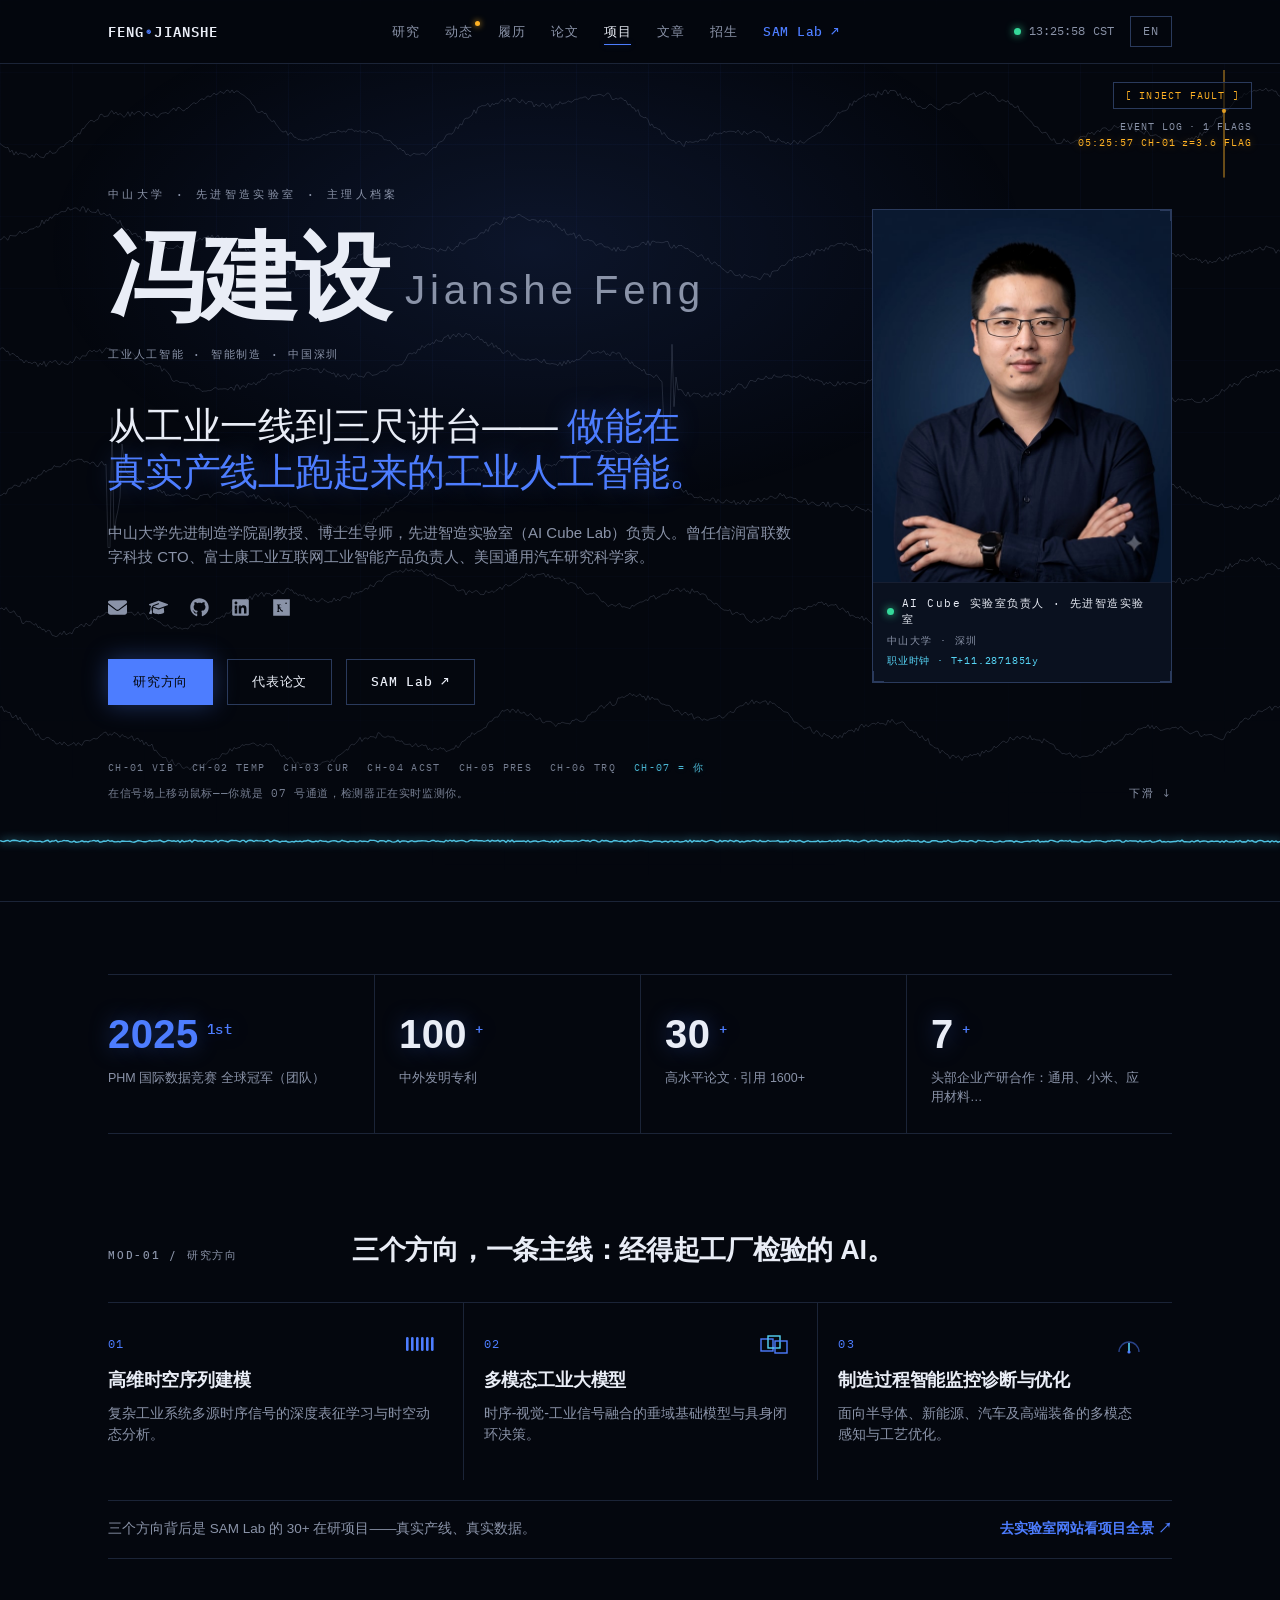
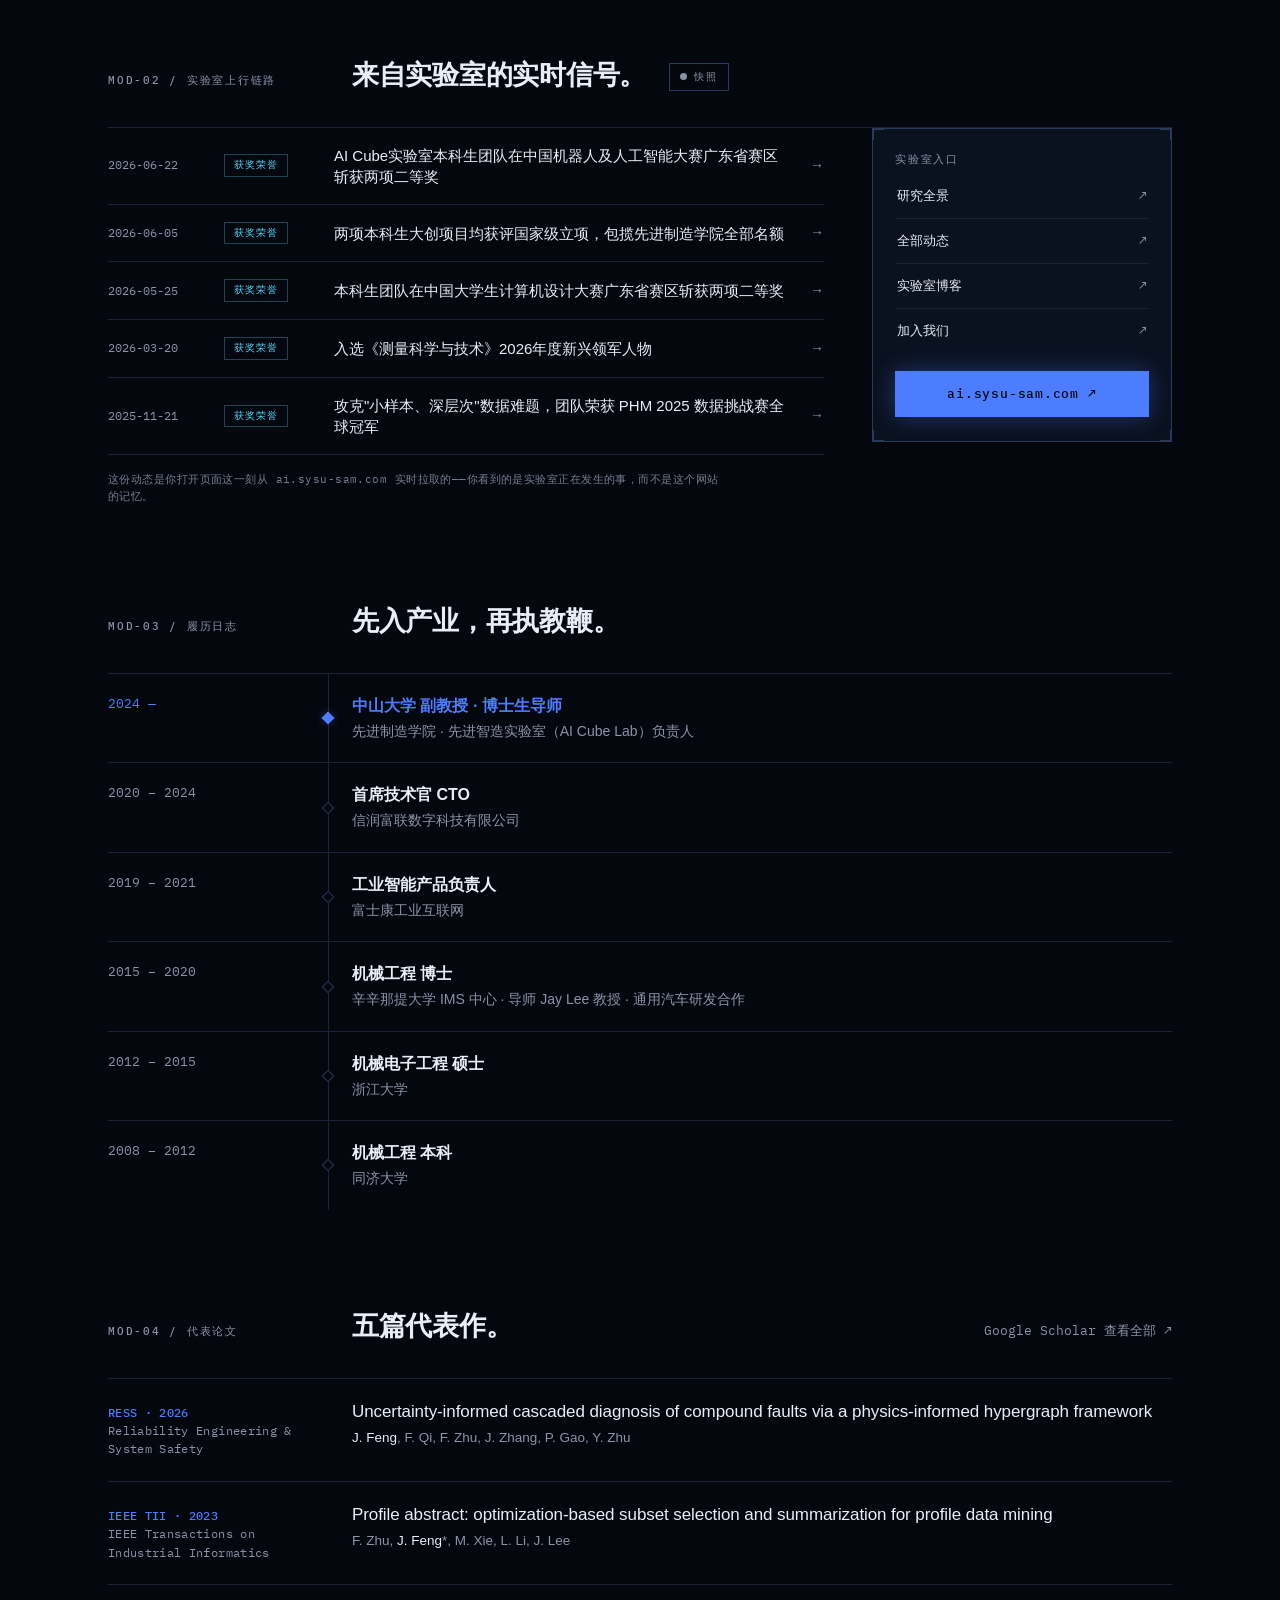
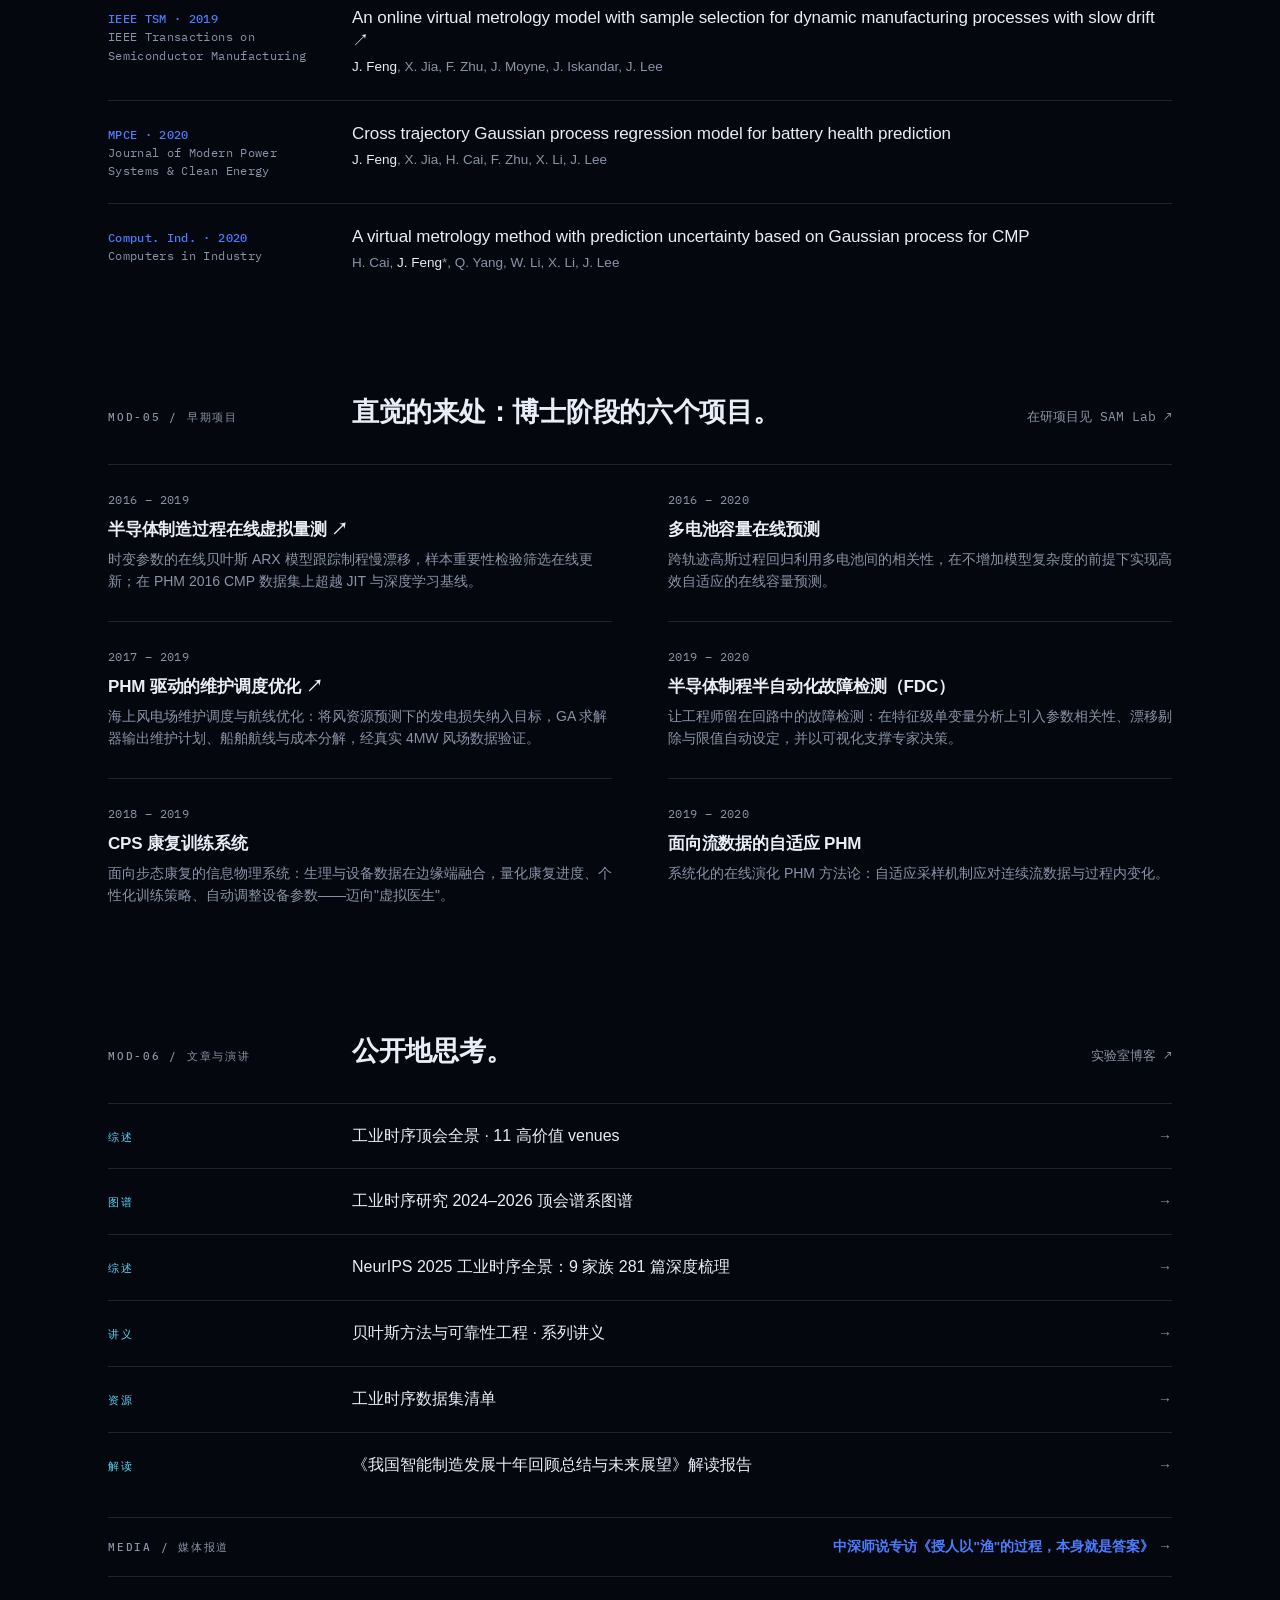
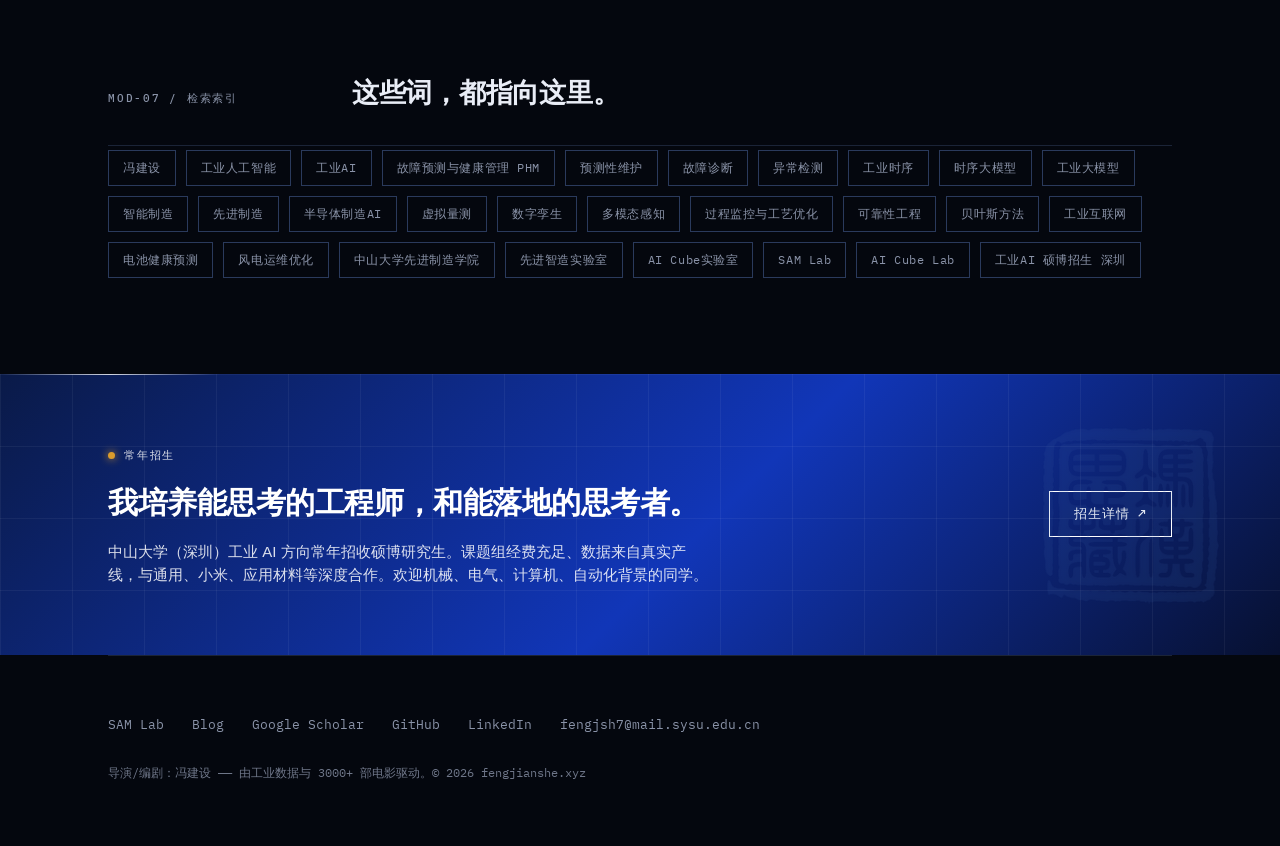
==== commit 0ab88ae3: "deploy: JiansheFengRe/fengjianshe.xyz@0d05548e4f29ed48e46b5aaf56949b2a2c389592" ====
--- a/zh/index.html
+++ b/zh/index.html
@@ -1,5 +1,5 @@
-<!DOCTYPE html><html lang="zh-CN" data-astro-cid-5hce7sga> <head><meta charset="utf-8"><meta name="viewport" content="width=device-width, initial-scale=1"><meta name="theme-color" content="#04070e"><script>document.documentElement.classList.add('js');</script><link rel="preconnect" href="https://fonts.googleapis.com"><link rel="preconnect" href="https://fonts.gstatic.com" crossorigin><link href="https://fonts.googleapis.com/css2?family=Big+Shoulders+Display:wght@600;700;800&family=IBM+Plex+Mono:wght@400;500;600&display=swap" rel="stylesheet"><title>冯建设 — 中山大学先进制造学院副教授·博导 | 工业人工智能 · 智能制造 · SAM Lab</title><meta name="description" content="冯建设，中山大学先进制造学院（深圳）副教授、博士生导师，先进智造实验室（SAM Lab / AI Cube）负责人。研究方向：工业人工智能、PHM 故障预测与健康管理、预测性维护、工业时序大模型、半导体制造 AI。曾任信润富联数字科技 CTO，PHM 2025 国际数据竞赛全球冠军团队。常年招收硕博研究生。"><meta name="keywords" content="冯建设, 工业人工智能, 工业AI, 故障预测与健康管理 PHM, 预测性维护, 故障诊断, 异常检测, 工业时序, 时序大模型, 工业大模型, 智能制造, 先进制造, 半导体制造AI, 虚拟量测, 数字孪生, 多模态感知, 过程监控与工艺优化, 可靠性工程, 贝叶斯方法, 工业互联网, 电池健康预测, 风电运维优化, 中山大学先进制造学院, 先进智造实验室, SAM Lab, AI Cube, 工业AI 硕博招生 深圳"><meta name="author" content="Jianshe Feng"><link rel="alternate" hreflang="en" href="https://fengjianshe.xyz/"><link rel="alternate" hreflang="zh-CN" href="https://fengjianshe.xyz/zh/"><link rel="alternate" hreflang="x-default" href="https://fengjianshe.xyz/"><link rel="canonical" href="https://fengjianshe.xyz/zh/"><link rel="sitemap" href="/sitemap.xml"><link rel="icon" href="/favicon.svg" type="image/svg+xml"><link rel="icon" href="/icon-32.png" type="image/png" sizes="32x32"><link rel="apple-touch-icon" href="/icon-192.png"><meta property="og:title" content="冯建设 — 中山大学先进制造学院副教授·博导 | 工业人工智能 · 智能制造 · SAM Lab"><meta property="og:description" content="冯建设，中山大学先进制造学院（深圳）副教授、博士生导师，先进智造实验室（SAM Lab / AI Cube）负责人。研究方向：工业人工智能、PHM 故障预测与健康管理、预测性维护、工业时序大模型、半导体制造 AI。曾任信润富联数字科技 CTO，PHM 2025 国际数据竞赛全球冠军团队。常年招收硕博研究生。"><meta property="og:type" content="profile"><meta property="og:url" content="https://fengjianshe.xyz/zh/"><meta property="og:site_name" content="Jianshe Feng 冯建设"><meta property="og:locale" content="zh_CN"><meta property="og:locale:alternate" content="en_US"><meta property="og:image" content="https://fengjianshe.xyz/og.png"><meta property="og:image:width" content="1200"><meta property="og:image:height" content="630"><meta name="twitter:card" content="summary_large_image"><meta name="twitter:image" content="https://fengjianshe.xyz/og.png"><script type="application/ld+json">{"@context":"https://schema.org","@graph":[{"@type":"Person","@id":"https://fengjianshe.xyz/#person","name":"冯建设","alternateName":["Jianshe Feng","冯建设","Feng Jianshe"],"givenName":"Jianshe","familyName":"Feng","jobTitle":"副教授、博士生导师","worksFor":{"@type":"CollegeOrUniversity","name":"Sun Yat-sen University","alternateName":"中山大学","url":"https://www.sysu.edu.cn/"},"affiliation":[{"@type":"Organization","name":"School of Advanced Manufacturing, Sun Yat-sen University","alternateName":"中山大学先进制造学院"},{"@type":"Organization","name":"SAM Lab (AI³) — Advanced Manufacturing Intelligence Lab","alternateName":"先进智造实验室（AI Cube）","url":"https://ai.sysu-sam.com/"}],"alumniOf":[{"@type":"CollegeOrUniversity","name":"University of Cincinnati"},{"@type":"CollegeOrUniversity","name":"Zhejiang University","alternateName":"浙江大学"},{"@type":"CollegeOrUniversity","name":"Tongji University","alternateName":"同济大学"}],"knowsAbout":["Jianshe Feng","Industrial AI","Industrial Artificial Intelligence","PHM","Prognostics and Health Management","Predictive Maintenance","Fault Diagnosis","Anomaly Detection","Industrial Time Series","Time-Series Foundation Models","Smart Manufacturing","Intelligent Manufacturing","Semiconductor Manufacturing AI","Virtual Metrology","Digital Twin","Multimodal Industrial Sensing","Process Monitoring and Optimization","Reliability Engineering","Bayesian Methods","Industrial Internet","Battery Health Prediction","Wind Farm O&M Optimization","Sun Yat-sen University Advanced Manufacturing","SAM Lab","AI Cube","Ph.D. positions Industrial AI Shenzhen","冯建设","工业人工智能","工业AI","故障预测与健康管理 PHM","预测性维护","故障诊断","异常检测","工业时序","时序大模型","工业大模型","智能制造","先进制造","半导体制造AI","虚拟量测","数字孪生","多模态感知","过程监控与工艺优化","可靠性工程","贝叶斯方法","工业互联网","电池健康预测","风电运维优化","中山大学先进制造学院","先进智造实验室","SAM Lab","AI Cube","工业AI 硕博招生 深圳"],"email":"mailto:fengjsh7@mail.sysu.edu.cn","image":"https://fengjianshe.xyz/portrait.jpg","url":"https://fengjianshe.xyz/","workLocation":{"@type":"Place","address":{"@type":"PostalAddress","addressLocality":"Shenzhen","addressCountry":"CN"}},"sameAs":["https://scholar.google.com/citations?hl=en&user=izHfXdgAAAAJ","https://github.com/fengjianshe","https://www.linkedin.com/in/jianshe-feng-096644a1/","https://www.researchgate.net/profile/Jianshe_Feng","https://ai.sysu-sam.com/","https://blog.sysu-sam.com/"]},{"@type":"WebSite","@id":"https://fengjianshe.xyz/#website","url":"https://fengjianshe.xyz/","name":"Jianshe Feng 冯建设","inLanguage":["en","zh-CN"],"publisher":{"@id":"https://fengjianshe.xyz/#person"}},{"@type":"ProfilePage","url":"https://fengjianshe.xyz/zh/","mainEntity":{"@id":"https://fengjianshe.xyz/#person"},"inLanguage":"zh-CN"}]}</script><link rel="stylesheet" href="/_astro/index.DayYAePw.css"></head> <body data-astro-cid-5hce7sga> <div class="topbar" data-astro-cid-5hce7sga> <div class="wrap" data-astro-cid-5hce7sga> <nav data-astro-cid-5hce7sga> <a class="logo mono" href="/zh/" data-astro-cid-5hce7sga>FENG<span class="dot" data-astro-cid-5hce7sga>◉</span>JIANSHE</a> <ul data-astro-cid-5hce7sga> <li data-astro-cid-5hce7sga><a href="#research" data-astro-cid-5hce7sga>研究</a></li> <li data-astro-cid-5hce7sga><a href="#uplink" data-astro-cid-5hce7sga>动态<span class="live-dot" aria-hidden="true" data-astro-cid-5hce7sga></span></a></li> <li data-astro-cid-5hce7sga><a href="#path" data-astro-cid-5hce7sga>履历</a></li> <li data-astro-cid-5hce7sga><a href="#pubs" data-astro-cid-5hce7sga>论文</a></li> <li data-astro-cid-5hce7sga><a href="#projects" data-astro-cid-5hce7sga>项目</a></li> <li data-astro-cid-5hce7sga><a href="#writing" data-astro-cid-5hce7sga>文章</a></li> <li data-astro-cid-5hce7sga><a href="#students" data-astro-cid-5hce7sga>招生</a></li> <li data-astro-cid-5hce7sga><a class="lab" href="https://ai.sysu-sam.com/" data-astro-cid-5hce7sga>SAM Lab ↗</a></li> </ul> <div class="right" data-astro-cid-5hce7sga> <span class="clock mono" id="sz-clock" title="深圳时间" data-astro-cid-5hce7sga> <span class="led pulse" data-astro-cid-5hce7sga></span> <span id="sz-clock-t" data-astro-cid-5hce7sga>--:--:--</span> CST
+<!DOCTYPE html><html lang="zh-CN" data-astro-cid-5hce7sga> <head><meta charset="utf-8"><meta name="viewport" content="width=device-width, initial-scale=1"><meta name="theme-color" content="#04070e"><script>document.documentElement.classList.add('js');</script><link rel="preconnect" href="https://fonts.googleapis.com"><link rel="preconnect" href="https://fonts.gstatic.com" crossorigin><link href="https://fonts.googleapis.com/css2?family=Big+Shoulders+Display:wght@600;700;800&family=IBM+Plex+Mono:wght@400;500;600&display=swap" rel="stylesheet"><title>冯建设 — 中山大学先进制造学院副教授·博导 | 工业人工智能 · 智能制造 · SAM Lab</title><meta name="description" content="冯建设，中山大学先进制造学院（深圳）副教授、博士生导师，AI Cube Lab（先进智造实验室 / SAM Lab）负责人。研究方向：工业人工智能、PHM 故障预测与健康管理、预测性维护、工业时序大模型、半导体制造 AI。曾任信润富联数字科技 CTO，PHM 2025 国际数据竞赛全球冠军团队。常年招收硕博研究生。"><meta name="keywords" content="冯建设, 工业人工智能, 工业AI, 故障预测与健康管理 PHM, 预测性维护, 故障诊断, 异常检测, 工业时序, 时序大模型, 工业大模型, 智能制造, 先进制造, 半导体制造AI, 虚拟量测, 数字孪生, 多模态感知, 过程监控与工艺优化, 可靠性工程, 贝叶斯方法, 工业互联网, 电池健康预测, 风电运维优化, 中山大学先进制造学院, 先进智造实验室, AI Cube实验室, SAM Lab, AI Cube Lab, 工业AI 硕博招生 深圳"><meta name="author" content="Jianshe Feng"><link rel="alternate" hreflang="en" href="https://fengjianshe.xyz/"><link rel="alternate" hreflang="zh-CN" href="https://fengjianshe.xyz/zh/"><link rel="alternate" hreflang="x-default" href="https://fengjianshe.xyz/"><link rel="canonical" href="https://fengjianshe.xyz/zh/"><link rel="sitemap" href="/sitemap.xml"><link rel="icon" href="/favicon.svg" type="image/svg+xml"><link rel="icon" href="/icon-32.png" type="image/png" sizes="32x32"><link rel="apple-touch-icon" href="/icon-192.png"><meta property="og:title" content="冯建设 — 中山大学先进制造学院副教授·博导 | 工业人工智能 · 智能制造 · SAM Lab"><meta property="og:description" content="冯建设，中山大学先进制造学院（深圳）副教授、博士生导师，AI Cube Lab（先进智造实验室 / SAM Lab）负责人。研究方向：工业人工智能、PHM 故障预测与健康管理、预测性维护、工业时序大模型、半导体制造 AI。曾任信润富联数字科技 CTO，PHM 2025 国际数据竞赛全球冠军团队。常年招收硕博研究生。"><meta property="og:type" content="profile"><meta property="og:url" content="https://fengjianshe.xyz/zh/"><meta property="og:site_name" content="Jianshe Feng 冯建设"><meta property="og:locale" content="zh_CN"><meta property="og:locale:alternate" content="en_US"><meta property="og:image" content="https://fengjianshe.xyz/og.png"><meta property="og:image:width" content="1200"><meta property="og:image:height" content="630"><meta name="twitter:card" content="summary_large_image"><meta name="twitter:image" content="https://fengjianshe.xyz/og.png"><script type="application/ld+json">{"@context":"https://schema.org","@graph":[{"@type":"Person","@id":"https://fengjianshe.xyz/#person","name":"冯建设","alternateName":["Jianshe Feng","冯建设","Feng Jianshe"],"givenName":"Jianshe","familyName":"Feng","jobTitle":"副教授、博士生导师","description":"冯建设（Jianshe Feng），中山大学先进制造学院副教授、博士生导师，AI Cube Lab（先进智造实验室 / SAM Lab）负责人。","worksFor":{"@type":"CollegeOrUniversity","name":"Sun Yat-sen University","alternateName":"中山大学","url":"https://www.sysu.edu.cn/"},"affiliation":[{"@type":"Organization","name":"School of Advanced Manufacturing, Sun Yat-sen University","alternateName":"中山大学先进制造学院"},{"@type":"Organization","name":"AI Cube Lab — Advanced Manufacturing Intelligence Lab (SAM Lab / AI³)","alternateName":["先进智造实验室","AI Cube实验室","SAM Lab","AI Cube Lab"],"url":"https://ai.sysu-sam.com/"}],"alumniOf":[{"@type":"CollegeOrUniversity","name":"University of Cincinnati"},{"@type":"CollegeOrUniversity","name":"Zhejiang University","alternateName":"浙江大学"},{"@type":"CollegeOrUniversity","name":"Tongji University","alternateName":"同济大学"}],"knowsAbout":["Jianshe Feng","Industrial AI","Industrial Artificial Intelligence","PHM","Prognostics and Health Management","Predictive Maintenance","Fault Diagnosis","Anomaly Detection","Industrial Time Series","Time-Series Foundation Models","Smart Manufacturing","Intelligent Manufacturing","Semiconductor Manufacturing AI","Virtual Metrology","Digital Twin","Multimodal Industrial Sensing","Process Monitoring and Optimization","Reliability Engineering","Bayesian Methods","Industrial Internet","Battery Health Prediction","Wind Farm O&M Optimization","Sun Yat-sen University Advanced Manufacturing","SAM Lab","AI Cube Lab","Ph.D. positions Industrial AI Shenzhen","冯建设","工业人工智能","工业AI","故障预测与健康管理 PHM","预测性维护","故障诊断","异常检测","工业时序","时序大模型","工业大模型","智能制造","先进制造","半导体制造AI","虚拟量测","数字孪生","多模态感知","过程监控与工艺优化","可靠性工程","贝叶斯方法","工业互联网","电池健康预测","风电运维优化","中山大学先进制造学院","先进智造实验室","AI Cube实验室","SAM Lab","AI Cube Lab","工业AI 硕博招生 深圳"],"email":"mailto:fengjsh7@mail.sysu.edu.cn","image":"https://fengjianshe.xyz/portrait.jpg","url":"https://fengjianshe.xyz/","workLocation":{"@type":"Place","address":{"@type":"PostalAddress","addressLocality":"Shenzhen","addressCountry":"CN"}},"sameAs":["https://scholar.google.com/citations?hl=en&user=izHfXdgAAAAJ","https://github.com/fengjianshe","https://www.linkedin.com/in/jianshe-feng-096644a1/","https://www.researchgate.net/profile/Jianshe_Feng","https://ai.sysu-sam.com/","https://blog.sysu-sam.com/"]},{"@type":"WebSite","@id":"https://fengjianshe.xyz/#website","url":"https://fengjianshe.xyz/","name":"Jianshe Feng 冯建设","inLanguage":["en","zh-CN"],"publisher":{"@id":"https://fengjianshe.xyz/#person"}},{"@type":"ProfilePage","url":"https://fengjianshe.xyz/zh/","mainEntity":{"@id":"https://fengjianshe.xyz/#person"},"inLanguage":"zh-CN"}]}</script><link rel="stylesheet" href="/_astro/index.DayYAePw.css"></head> <body data-astro-cid-5hce7sga> <div class="topbar" data-astro-cid-5hce7sga> <div class="wrap" data-astro-cid-5hce7sga> <nav data-astro-cid-5hce7sga> <a class="logo mono" href="/zh/" data-astro-cid-5hce7sga>FENG<span class="dot" data-astro-cid-5hce7sga>◉</span>JIANSHE</a> <ul data-astro-cid-5hce7sga> <li data-astro-cid-5hce7sga><a href="#research" data-astro-cid-5hce7sga>研究</a></li> <li data-astro-cid-5hce7sga><a href="#uplink" data-astro-cid-5hce7sga>动态<span class="live-dot" aria-hidden="true" data-astro-cid-5hce7sga></span></a></li> <li data-astro-cid-5hce7sga><a href="#path" data-astro-cid-5hce7sga>履历</a></li> <li data-astro-cid-5hce7sga><a href="#pubs" data-astro-cid-5hce7sga>论文</a></li> <li data-astro-cid-5hce7sga><a href="#projects" data-astro-cid-5hce7sga>项目</a></li> <li data-astro-cid-5hce7sga><a href="#writing" data-astro-cid-5hce7sga>文章</a></li> <li data-astro-cid-5hce7sga><a href="#students" data-astro-cid-5hce7sga>招生</a></li> <li data-astro-cid-5hce7sga><a class="lab" href="https://ai.sysu-sam.com/" data-astro-cid-5hce7sga>SAM Lab ↗</a></li> </ul> <div class="right" data-astro-cid-5hce7sga> <span class="clock mono" id="sz-clock" title="深圳时间" data-astro-cid-5hce7sga> <span class="led pulse" data-astro-cid-5hce7sga></span> <span id="sz-clock-t" data-astro-cid-5hce7sga>--:--:--</span> CST
 </span> <a class="lang-btn mono" href="/" data-astro-cid-5hce7sga>EN</a> <button class="menu-btn mono" id="menu-btn" type="button" aria-expanded="false" aria-controls="m-menu" aria-label="菜单" data-astro-cid-5hce7sga>☰</button> </div> </nav> </div> </div> <div class="m-menu" id="m-menu" hidden data-astro-cid-5hce7sga> <ul class="mono" data-astro-cid-5hce7sga> <li data-astro-cid-5hce7sga><a href="#research" data-astro-cid-5hce7sga>研究</a></li> <li data-astro-cid-5hce7sga><a href="#uplink" data-astro-cid-5hce7sga>动态</a></li> <li data-astro-cid-5hce7sga><a href="#path" data-astro-cid-5hce7sga>履历</a></li> <li data-astro-cid-5hce7sga><a href="#pubs" data-astro-cid-5hce7sga>论文</a></li> <li data-astro-cid-5hce7sga><a href="#projects" data-astro-cid-5hce7sga>项目</a></li> <li data-astro-cid-5hce7sga><a href="#writing" data-astro-cid-5hce7sga>文章</a></li> <li data-astro-cid-5hce7sga><a href="#students" data-astro-cid-5hce7sga>招生</a></li> <li data-astro-cid-5hce7sga><a class="lab" href="https://ai.sysu-sam.com/" data-astro-cid-5hce7sga>SAM Lab ↗</a></li> </ul> </div>  <!-- The hero IS the instrument: a full-viewport multichannel telemetry
      field runs behind everything, and the visitor's cursor is CH-07 —
-     monitored by the same anomaly detector as the machine channels. --><header class="hero" id="hero" data-astro-cid-xhaoqxbd> <canvas id="tele-canvas" aria-hidden="true" data-astro-cid-xhaoqxbd></canvas> <div class="hud mono bt" style="--bi:7" data-astro-cid-xhaoqxbd> <button class="inject" id="inject" type="button" data-astro-cid-xhaoqxbd>[ INJECT FAULT ]</button> <div class="tele-log" id="tele-log" aria-hidden="true" data-astro-cid-xhaoqxbd> <div class="log-head" data-astro-cid-xhaoqxbd>EVENT LOG · <span id="flag-count" data-astro-cid-xhaoqxbd>0</span> FLAGS</div> </div> </div> <div class="wrap hero-inner" data-astro-cid-xhaoqxbd> <div class="hero-grid" data-astro-cid-xhaoqxbd> <div class="hero-main" data-astro-cid-xhaoqxbd> <div class="presents mono bt" style="--bi:0" data-astro-cid-xhaoqxbd>中山大学 · 先进智造实验室 · 主理人档案</div> <h1 class="bt" style="--bi:1" data-astro-cid-xhaoqxbd> 冯建设<span class="cn" data-astro-cid-xhaoqxbd>Jianshe Feng</span> </h1> <div class="kicker label bt" style="--bi:2" data-astro-cid-xhaoqxbd>工业人工智能 · 智能制造 · 中国深圳</div> <p class="thesis bt" style="--bi:3" data-astro-cid-xhaoqxbd>从工业一线到三尺讲台—— <em data-astro-cid-xhaoqxbd>做能在真实产线上跑起来的工业人工智能。</em></p> <p class="sub bt" style="--bi:4" data-astro-cid-xhaoqxbd>中山大学先进制造学院副教授、博士生导师，先进智造实验室（AI³）负责人。曾任信润富联数字科技 CTO、富士康工业互联网工业智能产品负责人、美国通用汽车研究科学家。</p> <div class="bt" style="--bi:5" data-astro-cid-xhaoqxbd><div class="social" data-astro-cid-dv46nlzh> <a href="mailto:fengjsh7@mail.sysu.edu.cn" title="Email" aria-label="Email" data-astro-cid-dv46nlzh> <svg viewBox="0 0 512 512" aria-hidden="true" data-astro-cid-dv46nlzh><path fill="currentColor" d="M48 64C21.5 64 0 85.5 0 112c0 15.1 7.1 29.3 19.2 38.4L236.8 313.6c11.4 8.5 27 8.5 38.4 0L492.8 150.4c12.1-9.1 19.2-23.3 19.2-38.4c0-26.5-21.5-48-48-48L48 64zM0 176L0 384c0 35.3 28.7 64 64 64l384 0c35.3 0 64-28.7 64-64l0-208L294.4 339.2c-22.8 17.1-54 17.1-76.8 0L0 176z" data-astro-cid-dv46nlzh></path></svg>     </a><a href="https://scholar.google.com/citations?hl=en&user=izHfXdgAAAAJ" title="Google Scholar" aria-label="Google Scholar" data-astro-cid-dv46nlzh>  <svg viewBox="0 0 640 512" aria-hidden="true" data-astro-cid-dv46nlzh><path fill="currentColor" d="M320 32c-8.1 0-16.1 1.4-23.7 4.1L15.8 137.4C6.3 140.9 0 149.9 0 160s6.3 19.1 15.8 22.6l57.9 20.9C57.3 229.3 48 259.8 48 291.9l0 28.1c0 28.4-10.8 57.7-22.3 80.8c-6.5 13-13.9 25.8-22.5 37.6C0 442.7-.9 448.3 .9 453.4s6 8.9 11.2 10.2l64 16c4.2 1.1 8.7 .3 12.4-2s6.3-6.1 7.1-10.4c8.6-42.8 4.3-81.2-2.1-108.7C90.3 344.3 86 329.8 80 316.5l0-24.6c0-30.2 10.2-58.7 27.9-81.5c12.9-15.5 29.6-28 49.2-35.7l157-61.7c8.2-3.2 17.5 .8 20.7 9s-.8 17.5-9 20.7l-157 61.7c-12.4 4.9-23.3 12.4-32.2 21.6l159.6 57.6c7.6 2.7 15.6 4.1 23.7 4.1s16.1-1.4 23.7-4.1L624.2 182.6c9.5-3.4 15.8-12.5 15.8-22.6s-6.3-19.1-15.8-22.6L343.7 36.1C336.1 33.4 328.1 32 320 32zM128 408c0 35.3 86 72 192 72s192-36.7 192-72L496.7 262.6 354.5 314c-11.1 4-22.8 6-34.5 6s-23.5-2-34.5-6L143.3 262.6 128 408z" data-astro-cid-dv46nlzh></path></svg>    </a><a href="https://github.com/fengjianshe" title="GitHub" aria-label="GitHub" data-astro-cid-dv46nlzh>   <svg viewBox="0 0 496 512" aria-hidden="true" data-astro-cid-dv46nlzh><path fill="currentColor" d="M165.9 397.4c0 2-2.3 3.6-5.2 3.6-3.3 .3-5.6-1.3-5.6-3.6 0-2 2.3-3.6 5.2-3.6 3-.3 5.6 1.3 5.6 3.6zm-31.1-4.5c-.7 2 1.3 4.3 4.3 4.9 2.6 1 5.6 0 6.2-2s-1.3-4.3-4.3-5.2c-2.6-.7-5.5 .3-6.2 2.3zm44.2-1.7c-2.9 .7-4.9 2.6-4.6 4.9 .3 2 2.9 3.3 5.9 2.6 2.9-.7 4.9-2.6 4.6-4.6-.3-1.9-3-3.2-5.9-2.9zM244.8 8C106.1 8 0 113.3 0 252c0 110.9 69.8 205.8 169.5 239.2 12.8 2.3 17.3-5.6 17.3-12.1 0-6.2-.3-40.4-.3-61.4 0 0-70 15-84.7-29.8 0 0-11.4-29.1-27.8-36.6 0 0-22.9-15.7 1.6-15.4 0 0 24.9 2 38.6 25.8 21.9 38.6 58.6 27.5 72.9 20.9 2.3-16 8.8-27.1 16-33.7-55.9-6.2-112.3-14.3-112.3-110.5 0-27.5 7.6-41.3 23.6-58.9-2.6-6.5-11.1-33.3 2.6-67.9 20.9-6.5 69 27 69 27 20-5.6 41.5-8.5 62.8-8.5s42.8 2.9 62.8 8.5c0 0 48.1-33.6 69-27 13.7 34.7 5.2 61.4 2.6 67.9 16 17.7 25.8 31.5 25.8 58.9 0 96.5-58.9 104.2-114.8 110.5 9.2 7.9 17 22.9 17 46.4 0 33.7-.3 75.4-.3 83.6 0 6.5 4.6 14.4 17.3 12.1C428.2 457.8 496 362.9 496 252 496 113.3 383.5 8 244.8 8z" data-astro-cid-dv46nlzh></path></svg>   </a><a href="https://www.linkedin.com/in/jianshe-feng-096644a1/" title="LinkedIn" aria-label="LinkedIn" data-astro-cid-dv46nlzh>    <svg viewBox="0 0 448 512" aria-hidden="true" data-astro-cid-dv46nlzh><path fill="currentColor" d="M416 32H31.9C14.3 32 0 46.5 0 64.3v383.4C0 465.5 14.3 480 31.9 480H416c17.6 0 32-14.5 32-32.3V64.3c0-17.8-14.4-32.3-32-32.3zM135.4 416H69V202.2h66.5V416zm-33.2-243c-21.3 0-38.5-17.3-38.5-38.5S80.9 96 102.2 96c21.2 0 38.5 17.3 38.5 38.5 0 21.3-17.2 38.5-38.5 38.5zm282.1 243h-66.4V312c0-24.8-.5-56.7-34.5-56.7-34.6 0-39.9 27-39.9 54.9V416h-66.4V202.2h63.7v29.2h.9c8.9-16.8 30.6-34.5 62.9-34.5 67.2 0 79.7 44.3 79.7 101.9V416z" data-astro-cid-dv46nlzh></path></svg>  </a><a href="https://www.researchgate.net/profile/Jianshe_Feng" title="ResearchGate" aria-label="ResearchGate" data-astro-cid-dv46nlzh>     <svg viewBox="0 0 448 512" aria-hidden="true" data-astro-cid-dv46nlzh><path fill="currentColor" d="M0 32v448h448V32H0zm262.2 334.4c-6.6 3-33.2 6-50-14.2-9.2-10.6-25.3-33.3-42.2-63.6-8.9 0-14.7 0-21.4-.6v46.4c0 23.5 2.8 27.1 23.1 29.6v11.9h-70.9v-11.9c17.5-2.5 21.1-5.5 21.1-29.6V213.9c0-24.2-2.8-25.7-21.1-28.2v-12.2h67.5c39.7 0 58.6 15.8 58.6 47.8 0 26.3-16.9 42.9-39.7 48.9 5.8 10.6 19.7 32.8 29.6 46.4 11.9 16.1 18.9 19.7 26.7 22.5l18.7-1.9zM227.6 224.2c0-25.6-16.4-36.4-41.9-36.4-3.9 0-8.3 .3-11.1 .8-3.1 .6-4.4 2.8-4.4 8.9v60.5c4.7 .6 8.9 .8 13.9 .8 28.3 0 43.5-12.5 43.5-34.6zm140.8-82.7c0 12.2-9.4 21.7-21.7 21.7s-21.7-9.4-21.7-21.7 9.4-21.7 21.7-21.7 21.7 9.5 21.7 21.7z" data-astro-cid-dv46nlzh></path></svg> </a> </div> </div> <div class="cta-row bt" style="--bi:6" data-astro-cid-xhaoqxbd> <a class="cta primary" href="#research" data-astro-cid-xhaoqxbd>研究方向</a> <a class="cta" href="#pubs" data-astro-cid-xhaoqxbd>代表论文</a> <a class="cta" href="https://ai.sysu-sam.com/" data-astro-cid-xhaoqxbd>SAM Lab ↗</a> </div> </div> <figure class="operator ticked bt" style="--bi:3" data-astro-cid-xhaoqxbd> <span class="tick-b" data-astro-cid-xhaoqxbd></span> <img src="/portrait.jpg" width="600" height="750" fetchpriority="high" decoding="async" alt="冯建设 — 中山大学先进制造学院副教授、先进智造实验室负责人" data-astro-cid-xhaoqxbd> <figcaption class="mono" data-astro-cid-xhaoqxbd> <span class="op-role" data-astro-cid-xhaoqxbd><span class="led pulse" data-astro-cid-xhaoqxbd></span>实验室负责人 · AI³</span> <span class="op-id" data-astro-cid-xhaoqxbd>中山大学 · 深圳</span> <span class="op-clock" data-epoch="2015-08-24T00:00:00+08:00" data-astro-cid-xhaoqxbd> 职业时钟 · T+<span id="career-y" data-astro-cid-xhaoqxbd>--.-------</span>y
-</span> </figcaption> </figure> </div> <div class="hero-foot bt" style="--bi:8" data-astro-cid-xhaoqxbd> <div class="legend mono" aria-hidden="true" data-astro-cid-xhaoqxbd> <span data-astro-cid-xhaoqxbd>CH-01 VIB</span><span data-astro-cid-xhaoqxbd>CH-02 TEMP</span><span data-astro-cid-xhaoqxbd>CH-03 CUR</span> <span data-astro-cid-xhaoqxbd>CH-04 ACST</span><span data-astro-cid-xhaoqxbd>CH-05 PRES</span><span data-astro-cid-xhaoqxbd>CH-06 TRQ</span> <span class="you" data-astro-cid-xhaoqxbd>CH-07 = 你</span> </div> <div class="foot-row mono" data-astro-cid-xhaoqxbd> <p class="probe-hint" data-astro-cid-xhaoqxbd>在信号场上移动鼠标——你就是 07 号通道，检测器正在实时监测你。</p> <a class="scroll-cue" href="#research" data-astro-cid-xhaoqxbd>下滑 ↓</a> </div> </div> </div> </header> <div class="wrap" data-astro-cid-xhaoqxbd> <div class="proof" data-astro-cid-xhaoqxbd> <div class="rv" data-astro-cid-xhaoqxbd> <div class="num" data-target="2025" data-astro-cid-xhaoqxbd>2025<sup data-astro-cid-xhaoqxbd>&nbsp;1st</sup></div> <div class="cap" data-astro-cid-xhaoqxbd>PHM 国际数据竞赛 全球冠军（团队）</div> </div><div class="rv" data-astro-cid-xhaoqxbd> <div class="num" data-target="100" data-astro-cid-xhaoqxbd>100<sup data-astro-cid-xhaoqxbd>&nbsp;+</sup></div> <div class="cap" data-astro-cid-xhaoqxbd>中外发明专利</div> </div><div class="rv" data-astro-cid-xhaoqxbd> <div class="num" data-target="30" data-astro-cid-xhaoqxbd>30<sup data-astro-cid-xhaoqxbd>&nbsp;+</sup></div> <div class="cap" data-astro-cid-xhaoqxbd>高水平论文 · 引用 1600+</div> </div><div class="rv" data-astro-cid-xhaoqxbd> <div class="num" data-target="7" data-astro-cid-xhaoqxbd>7<sup data-astro-cid-xhaoqxbd>&nbsp;+</sup></div> <div class="cap" data-astro-cid-xhaoqxbd>头部企业产研合作：通用、小米、应用材料…</div> </div> </div> <section id="research" data-astro-cid-xhaoqxbd> <div class="sec-head rv" data-astro-cid-xhaoqxbd> <div class="label" data-astro-cid-xhaoqxbd>MOD-01 / 研究方向</div> <h2 data-astro-cid-xhaoqxbd>三个方向，一条主线：经得起工厂检验的 AI。</h2> </div> <hr class="rule" data-astro-cid-xhaoqxbd> <div class="research" data-astro-cid-xhaoqxbd> <article class="rv" data-astro-cid-xhaoqxbd> <div class="idx-row" data-astro-cid-xhaoqxbd> <div class="idx mono" data-astro-cid-xhaoqxbd>01</div> <svg class="viz" viewBox="0 0 30 22" aria-hidden="true" data-astro-cid-xhaoqxbd> <rect x="1" y="4" width="2.6" height="14" rx="1.3" style="--d:0s" data-astro-cid-xhaoqxbd></rect><rect x="6" y="4" width="2.6" height="14" rx="1.3" style="--d:0.16s" data-astro-cid-xhaoqxbd></rect><rect x="11" y="4" width="2.6" height="14" rx="1.3" style="--d:0.32s" data-astro-cid-xhaoqxbd></rect><rect x="16" y="4" width="2.6" height="14" rx="1.3" style="--d:0.48s" data-astro-cid-xhaoqxbd></rect><rect x="21" y="4" width="2.6" height="14" rx="1.3" style="--d:0.64s" data-astro-cid-xhaoqxbd></rect><rect x="26" y="4" width="2.6" height="14" rx="1.3" style="--d:0.8s" data-astro-cid-xhaoqxbd></rect> </svg>   </div> <h3 data-astro-cid-xhaoqxbd>高维时空序列建模</h3> <p data-astro-cid-xhaoqxbd>复杂工业系统多源时序信号的深度表征学习与时空动态分析。</p> </article><article class="rv" data-astro-cid-xhaoqxbd> <div class="idx-row" data-astro-cid-xhaoqxbd> <div class="idx mono" data-astro-cid-xhaoqxbd>02</div>  <svg class="viz viz-fuse" viewBox="0 0 30 22" aria-hidden="true" data-astro-cid-xhaoqxbd> <rect class="l1" x="2" y="6" width="12" height="12" data-astro-cid-xhaoqxbd></rect> <rect class="l2" x="9" y="3" width="12" height="12" data-astro-cid-xhaoqxbd></rect> <rect class="l3" x="16" y="8" width="12" height="12" data-astro-cid-xhaoqxbd></rect> </svg>  </div> <h3 data-astro-cid-xhaoqxbd>多模态工业大模型</h3> <p data-astro-cid-xhaoqxbd>时序-视觉-工业信号融合的垂域基础模型与具身闭环决策。</p> </article><article class="rv" data-astro-cid-xhaoqxbd> <div class="idx-row" data-astro-cid-xhaoqxbd> <div class="idx mono" data-astro-cid-xhaoqxbd>03</div>   <svg class="viz viz-gauge" viewBox="0 0 30 22" aria-hidden="true" data-astro-cid-xhaoqxbd> <path d="M5 19 A 10 10 0 0 1 25 19" data-astro-cid-xhaoqxbd></path> <line class="needle" x1="15" y1="19" x2="15" y2="10.5" data-astro-cid-xhaoqxbd></line> <circle cx="15" cy="19" r="1.6" data-astro-cid-xhaoqxbd></circle> </svg> </div> <h3 data-astro-cid-xhaoqxbd>制造过程智能监控诊断与优化</h3> <p data-astro-cid-xhaoqxbd>面向半导体、新能源、汽车及高端装备的多模态感知与工艺优化。</p> </article> </div> <div class="lab-note" data-astro-cid-xhaoqxbd> <p data-astro-cid-xhaoqxbd>三个方向背后是 SAM Lab 的 30+ 在研项目——真实产线、真实数据。</p> <a href="https://ai.sysu-sam.com/research/" data-astro-cid-xhaoqxbd>去实验室网站看项目全景 ↗</a> </div> </section> <section id="uplink" data-astro-cid-xhaoqxbd> <div class="sec-head rv" data-astro-cid-xhaoqxbd> <div class="label" data-astro-cid-xhaoqxbd>MOD-02 / 实验室上行链路</div> <h2 data-astro-cid-xhaoqxbd>来自实验室的实时信号。 <span class="badge mono" id="uplink-badge" data-live="实时" data-archive="快照" data-astro-cid-xhaoqxbd> <span class="led" id="uplink-led" data-astro-cid-xhaoqxbd></span><span id="uplink-badge-t" data-astro-cid-xhaoqxbd>快照</span> </span> </h2> </div> <hr class="rule" data-astro-cid-xhaoqxbd> <div class="uplink-grid" data-astro-cid-xhaoqxbd> <div data-astro-cid-xhaoqxbd> <ol class="feed" id="uplink-list" data-rss="https://ai.sysu-sam.com/rss.xml" data-astro-cid-xhaoqxbd> <li data-astro-cid-xhaoqxbd> <a href="https://ai.sysu-sam.com/news/robotics-ai-competition-guangdong-2026/" data-astro-cid-xhaoqxbd> <span class="f-date mono" data-astro-cid-xhaoqxbd>2026-06-22</span> <span class="f-tag mono" data-astro-cid-xhaoqxbd>获奖荣誉</span> <span class="f-title" data-astro-cid-xhaoqxbd>AI Cube实验室本科生团队在中国机器人及人工智能大赛广东省赛区斩获两项二等奖</span> <span class="arrow" data-astro-cid-xhaoqxbd>→</span> </a> </li><li data-astro-cid-xhaoqxbd> <a href="https://ai.sysu-sam.com/news/undergraduate-national-innovation-projects-2026/" data-astro-cid-xhaoqxbd> <span class="f-date mono" data-astro-cid-xhaoqxbd>2026-06-05</span> <span class="f-tag mono" data-astro-cid-xhaoqxbd>获奖荣誉</span> <span class="f-title" data-astro-cid-xhaoqxbd>两项本科生大创项目均获评国家级立项，包揽先进制造学院全部名额</span> <span class="arrow" data-astro-cid-xhaoqxbd>→</span> </a> </li><li data-astro-cid-xhaoqxbd> <a href="https://ai.sysu-sam.com/news/computer-design-competition-2026/" data-astro-cid-xhaoqxbd> <span class="f-date mono" data-astro-cid-xhaoqxbd>2026-05-25</span> <span class="f-tag mono" data-astro-cid-xhaoqxbd>获奖荣誉</span> <span class="f-title" data-astro-cid-xhaoqxbd>本科生团队在中国大学生计算机设计大赛广东省赛区斩获两项二等奖</span> <span class="arrow" data-astro-cid-xhaoqxbd>→</span> </a> </li><li data-astro-cid-xhaoqxbd> <a href="https://ai.sysu-sam.com/news/feng-jianshe-emerging-leader-2026/" data-astro-cid-xhaoqxbd> <span class="f-date mono" data-astro-cid-xhaoqxbd>2026-03-20</span> <span class="f-tag mono" data-astro-cid-xhaoqxbd>获奖荣誉</span> <span class="f-title" data-astro-cid-xhaoqxbd>入选《测量科学与技术》2026年度新兴领军人物</span> <span class="arrow" data-astro-cid-xhaoqxbd>→</span> </a> </li><li data-astro-cid-xhaoqxbd> <a href="https://ai.sysu-sam.com/news/phm-2025-data-challenge-championship/" data-astro-cid-xhaoqxbd> <span class="f-date mono" data-astro-cid-xhaoqxbd>2025-11-21</span> <span class="f-tag mono" data-astro-cid-xhaoqxbd>获奖荣誉</span> <span class="f-title" data-astro-cid-xhaoqxbd>攻克&quot;小样本、深层次&quot;数据难题，团队荣获 PHM 2025 数据挑战赛全球冠军</span> <span class="arrow" data-astro-cid-xhaoqxbd>→</span> </a> </li> </ol> <p class="uplink-desc mono" data-astro-cid-xhaoqxbd>这份动态是你打开页面这一刻从 ai.sysu-sam.com 实时拉取的——你看到的是实验室正在发生的事，而不是这个网站的记忆。</p> </div> <aside class="console ticked" data-astro-cid-xhaoqxbd> <span class="tick-b" data-astro-cid-xhaoqxbd></span> <div class="label" data-astro-cid-xhaoqxbd>实验室入口</div> <ul data-astro-cid-xhaoqxbd> <li data-astro-cid-xhaoqxbd><a class="mono" href="https://ai.sysu-sam.com/research/" data-astro-cid-xhaoqxbd>研究全景 <span class="arrow" data-astro-cid-xhaoqxbd>↗</span></a></li><li data-astro-cid-xhaoqxbd><a class="mono" href="https://ai.sysu-sam.com/news/" data-astro-cid-xhaoqxbd>全部动态 <span class="arrow" data-astro-cid-xhaoqxbd>↗</span></a></li><li data-astro-cid-xhaoqxbd><a class="mono" href="https://blog.sysu-sam.com/" data-astro-cid-xhaoqxbd>实验室博客 <span class="arrow" data-astro-cid-xhaoqxbd>↗</span></a></li><li data-astro-cid-xhaoqxbd><a class="mono" href="https://ai.sysu-sam.com/join/" data-astro-cid-xhaoqxbd>加入我们 <span class="arrow" data-astro-cid-xhaoqxbd>↗</span></a></li> </ul> <a class="cta primary console-cta" href="https://ai.sysu-sam.com/" data-astro-cid-xhaoqxbd>ai.sysu-sam.com ↗</a> </aside> </div> </section> <section id="path" data-astro-cid-xhaoqxbd> <div class="sec-head rv" data-astro-cid-xhaoqxbd> <div class="label" data-astro-cid-xhaoqxbd>MOD-03 / 履历日志</div> <h2 data-astro-cid-xhaoqxbd>先入产业，再执教鞭。</h2> </div> <hr class="rule" data-astro-cid-xhaoqxbd> <ul class="timeline" data-astro-cid-xhaoqxbd> <li class="rv now" data-astro-cid-xhaoqxbd> <div class="yr mono" data-astro-cid-xhaoqxbd>2024 —</div> <div class="what" data-astro-cid-xhaoqxbd> <b data-astro-cid-xhaoqxbd>中山大学 副教授 · 博士生导师</b> <span class="org" data-astro-cid-xhaoqxbd>先进制造学院 · 先进智造实验室（AI³）负责人</span> </div> </li><li class="rv" data-astro-cid-xhaoqxbd> <div class="yr mono" data-astro-cid-xhaoqxbd>2020 – 2024</div> <div class="what" data-astro-cid-xhaoqxbd> <b data-astro-cid-xhaoqxbd>首席技术官 CTO</b> <span class="org" data-astro-cid-xhaoqxbd>信润富联数字科技有限公司</span> </div> </li><li class="rv" data-astro-cid-xhaoqxbd> <div class="yr mono" data-astro-cid-xhaoqxbd>2019 – 2021</div> <div class="what" data-astro-cid-xhaoqxbd> <b data-astro-cid-xhaoqxbd>工业智能产品负责人</b> <span class="org" data-astro-cid-xhaoqxbd>富士康工业互联网</span> </div> </li><li class="rv" data-astro-cid-xhaoqxbd> <div class="yr mono" data-astro-cid-xhaoqxbd>2015 – 2020</div> <div class="what" data-astro-cid-xhaoqxbd> <b data-astro-cid-xhaoqxbd>机械工程 博士</b> <span class="org" data-astro-cid-xhaoqxbd>辛辛那提大学 IMS 中心 · 导师 Jay Lee 教授 · 通用汽车研发合作</span> </div> </li><li class="rv" data-astro-cid-xhaoqxbd> <div class="yr mono" data-astro-cid-xhaoqxbd>2012 – 2015</div> <div class="what" data-astro-cid-xhaoqxbd> <b data-astro-cid-xhaoqxbd>机械电子工程 硕士</b> <span class="org" data-astro-cid-xhaoqxbd>浙江大学</span> </div> </li><li class="rv" data-astro-cid-xhaoqxbd> <div class="yr mono" data-astro-cid-xhaoqxbd>2008 – 2012</div> <div class="what" data-astro-cid-xhaoqxbd> <b data-astro-cid-xhaoqxbd>机械工程 本科</b> <span class="org" data-astro-cid-xhaoqxbd>同济大学</span> </div> </li> </ul> </section> <section id="pubs" data-astro-cid-xhaoqxbd> <div class="sec-head rv" data-astro-cid-xhaoqxbd> <div class="label" data-astro-cid-xhaoqxbd>MOD-04 / 代表论文</div> <h2 data-astro-cid-xhaoqxbd>五篇代表作。</h2> <a class="more" href="https://scholar.google.com/citations?hl=en&user=izHfXdgAAAAJ" data-astro-cid-xhaoqxbd>Google Scholar 查看全部 ↗</a> </div> <hr class="rule" data-astro-cid-xhaoqxbd> <ul class="pubs" data-astro-cid-xhaoqxbd> <li class="rv" data-astro-cid-xhaoqxbd> <div class="venue mono" data-astro-cid-xhaoqxbd><b data-astro-cid-xhaoqxbd>RESS · 2026</b>Reliability Engineering &amp; System Safety</div> <div data-astro-cid-xhaoqxbd> <h3 data-astro-cid-xhaoqxbd>Uncertainty-informed cascaded diagnosis of compound faults via a physics-informed hypergraph framework</h3> <div class="auth" data-astro-cid-xhaoqxbd><u>J. Feng</u>, F. Qi, F. Zhu, J. Zhang, P. Gao, Y. Zhu</div> </div> </li><li class="rv" data-astro-cid-xhaoqxbd> <div class="venue mono" data-astro-cid-xhaoqxbd><b data-astro-cid-xhaoqxbd>IEEE TII · 2023</b>IEEE Transactions on Industrial Informatics</div> <div data-astro-cid-xhaoqxbd> <h3 data-astro-cid-xhaoqxbd>Profile abstract: optimization-based subset selection and summarization for profile data mining</h3> <div class="auth" data-astro-cid-xhaoqxbd>F. Zhu, <u>J. Feng</u>*, M. Xie, L. Li, J. Lee</div> </div> </li><li class="rv" data-astro-cid-xhaoqxbd> <div class="venue mono" data-astro-cid-xhaoqxbd><b data-astro-cid-xhaoqxbd>IEEE TSM · 2019</b>IEEE Transactions on Semiconductor Manufacturing</div> <div data-astro-cid-xhaoqxbd> <h3 data-astro-cid-xhaoqxbd><a href="https://ieeexplore.ieee.org/document/8845673" data-astro-cid-xhaoqxbd>An online virtual metrology model with sample selection for dynamic manufacturing processes with slow drift ↗</a></h3> <div class="auth" data-astro-cid-xhaoqxbd><u>J. Feng</u>, X. Jia, F. Zhu, J. Moyne, J. Iskandar, J. Lee</div> </div> </li><li class="rv" data-astro-cid-xhaoqxbd> <div class="venue mono" data-astro-cid-xhaoqxbd><b data-astro-cid-xhaoqxbd>MPCE · 2020</b>Journal of Modern Power Systems &amp; Clean Energy</div> <div data-astro-cid-xhaoqxbd> <h3 data-astro-cid-xhaoqxbd>Cross trajectory Gaussian process regression model for battery health prediction</h3> <div class="auth" data-astro-cid-xhaoqxbd><u>J. Feng</u>, X. Jia, H. Cai, F. Zhu, X. Li, J. Lee</div> </div> </li><li class="rv" data-astro-cid-xhaoqxbd> <div class="venue mono" data-astro-cid-xhaoqxbd><b data-astro-cid-xhaoqxbd>Comput. Ind. · 2020</b>Computers in Industry</div> <div data-astro-cid-xhaoqxbd> <h3 data-astro-cid-xhaoqxbd>A virtual metrology method with prediction uncertainty based on Gaussian process for CMP</h3> <div class="auth" data-astro-cid-xhaoqxbd>H. Cai, <u>J. Feng</u>*, Q. Yang, W. Li, X. Li, J. Lee</div> </div> </li> </ul> </section> <section id="projects" data-astro-cid-xhaoqxbd> <div class="sec-head rv" data-astro-cid-xhaoqxbd> <div class="label" data-astro-cid-xhaoqxbd>MOD-05 / 早期项目</div> <h2 data-astro-cid-xhaoqxbd>直觉的来处：博士阶段的六个项目。</h2> <a class="more" href="https://ai.sysu-sam.com/research/" data-astro-cid-xhaoqxbd>在研项目见 SAM Lab ↗</a> </div> <hr class="rule" data-astro-cid-xhaoqxbd> <div class="projects" data-astro-cid-xhaoqxbd> <article class="rv" data-astro-cid-xhaoqxbd> <div class="yr mono" data-astro-cid-xhaoqxbd>2016 – 2019</div> <h3 data-astro-cid-xhaoqxbd><a href="https://ieeexplore.ieee.org/document/8845673" data-astro-cid-xhaoqxbd>半导体制造过程在线虚拟量测 ↗</a></h3> <p data-astro-cid-xhaoqxbd>时变参数的在线贝叶斯 ARX 模型跟踪制程慢漂移，样本重要性检验筛选在线更新；在 PHM 2016 CMP 数据集上超越 JIT 与深度学习基线。</p> </article><article class="rv" data-astro-cid-xhaoqxbd> <div class="yr mono" data-astro-cid-xhaoqxbd>2016 – 2020</div> <h3 data-astro-cid-xhaoqxbd>多电池容量在线预测</h3> <p data-astro-cid-xhaoqxbd>跨轨迹高斯过程回归利用多电池间的相关性，在不增加模型复杂度的前提下实现高效自适应的在线容量预测。</p> </article><article class="rv" data-astro-cid-xhaoqxbd> <div class="yr mono" data-astro-cid-xhaoqxbd>2017 – 2019</div> <h3 data-astro-cid-xhaoqxbd><a href="https://www.researchgate.net/publication/336663228" data-astro-cid-xhaoqxbd>PHM 驱动的维护调度优化 ↗</a></h3> <p data-astro-cid-xhaoqxbd>海上风电场维护调度与航线优化：将风资源预测下的发电损失纳入目标，GA 求解器输出维护计划、船舶航线与成本分解，经真实 4MW 风场数据验证。</p> </article><article class="rv" data-astro-cid-xhaoqxbd> <div class="yr mono" data-astro-cid-xhaoqxbd>2019 – 2020</div> <h3 data-astro-cid-xhaoqxbd>半导体制程半自动化故障检测（FDC）</h3> <p data-astro-cid-xhaoqxbd>让工程师留在回路中的故障检测：在特征级单变量分析上引入参数相关性、漂移剔除与限值自动设定，并以可视化支撑专家决策。</p> </article><article class="rv" data-astro-cid-xhaoqxbd> <div class="yr mono" data-astro-cid-xhaoqxbd>2018 – 2019</div> <h3 data-astro-cid-xhaoqxbd>CPS 康复训练系统</h3> <p data-astro-cid-xhaoqxbd>面向步态康复的信息物理系统：生理与设备数据在边缘端融合，量化康复进度、个性化训练策略、自动调整设备参数——迈向&quot;虚拟医生&quot;。</p> </article><article class="rv" data-astro-cid-xhaoqxbd> <div class="yr mono" data-astro-cid-xhaoqxbd>2019 – 2020</div> <h3 data-astro-cid-xhaoqxbd>面向流数据的自适应 PHM</h3> <p data-astro-cid-xhaoqxbd>系统化的在线演化 PHM 方法论：自适应采样机制应对连续流数据与过程内变化。</p> </article> </div> </section> <section id="writing" data-astro-cid-xhaoqxbd> <div class="sec-head rv" data-astro-cid-xhaoqxbd> <div class="label" data-astro-cid-xhaoqxbd>MOD-06 / 文章与演讲</div> <h2 data-astro-cid-xhaoqxbd>公开地思考。</h2> <a class="more" href="https://blog.sysu-sam.com/" data-astro-cid-xhaoqxbd>实验室博客 ↗</a> </div> <hr class="rule" data-astro-cid-xhaoqxbd> <ul class="writing" data-astro-cid-xhaoqxbd> <li class="rv" data-astro-cid-xhaoqxbd> <a href="https://blog.sysu-sam.com/@fengjianshe/multi-venue-industrial-ts-overview" data-astro-cid-xhaoqxbd> <span class="kind label" data-astro-cid-xhaoqxbd>综述</span> <span class="t" data-astro-cid-xhaoqxbd>工业时序顶会全景 · 11 高价值 venues</span> <span class="arrow" data-astro-cid-xhaoqxbd>→</span> </a> </li><li class="rv" data-astro-cid-xhaoqxbd> <a href="https://blog.sysu-sam.com/@fengjianshe/industrial-ts-genealogy-ebook-2024-2026" data-astro-cid-xhaoqxbd> <span class="kind label" data-astro-cid-xhaoqxbd>图谱</span> <span class="t" data-astro-cid-xhaoqxbd>工业时序研究 2024–2026 顶会谱系图谱</span> <span class="arrow" data-astro-cid-xhaoqxbd>→</span> </a> </li><li class="rv" data-astro-cid-xhaoqxbd> <a href="https://blog.sysu-sam.com/@fengjianshe/neurips2025-industrial-ts-map" data-astro-cid-xhaoqxbd> <span class="kind label" data-astro-cid-xhaoqxbd>综述</span> <span class="t" data-astro-cid-xhaoqxbd>NeurIPS 2025 工业时序全景：9 家族 281 篇深度梳理</span> <span class="arrow" data-astro-cid-xhaoqxbd>→</span> </a> </li><li class="rv" data-astro-cid-xhaoqxbd> <a href="https://blog.sysu-sam.com/@fengjianshe/bayesian-reliability-lectures" data-astro-cid-xhaoqxbd> <span class="kind label" data-astro-cid-xhaoqxbd>讲义</span> <span class="t" data-astro-cid-xhaoqxbd>贝叶斯方法与可靠性工程 · 系列讲义</span> <span class="arrow" data-astro-cid-xhaoqxbd>→</span> </a> </li><li class="rv" data-astro-cid-xhaoqxbd> <a href="https://blog.sysu-sam.com/@fengjianshe/industrial-ts-datasets-catalog" data-astro-cid-xhaoqxbd> <span class="kind label" data-astro-cid-xhaoqxbd>资源</span> <span class="t" data-astro-cid-xhaoqxbd>工业时序数据集清单</span> <span class="arrow" data-astro-cid-xhaoqxbd>→</span> </a> </li><li class="rv" data-astro-cid-xhaoqxbd> <a href="https://blog.sysu-sam.com/@fengjianshe/smart-manufacturing-china-decade-review-interpretation" data-astro-cid-xhaoqxbd> <span class="kind label" data-astro-cid-xhaoqxbd>解读</span> <span class="t" data-astro-cid-xhaoqxbd>《我国智能制造发展十年回顾总结与未来展望》解读报告</span> <span class="arrow" data-astro-cid-xhaoqxbd>→</span> </a> </li> </ul> <div class="media-bar" data-astro-cid-xhaoqxbd> <span class="label" data-astro-cid-xhaoqxbd>Media / 媒体报道</span> <div class="media-links" data-astro-cid-xhaoqxbd> <a href="https://ai.sysu-sam.com/news/feng-jianshe-sysu-shenzhen-interview-2025/" data-astro-cid-xhaoqxbd>中深师说专访《授人以&quot;渔&quot;的过程，本身就是答案》 <span class="arrow" data-astro-cid-xhaoqxbd>→</span></a> </div> </div> </section> <section id="index" data-astro-cid-xhaoqxbd> <div class="sec-head rv" data-astro-cid-xhaoqxbd> <div class="label" data-astro-cid-xhaoqxbd>MOD-07 / 检索索引</div> <h2 data-astro-cid-xhaoqxbd>这些词，都指向这里。</h2> </div> <hr class="rule" data-astro-cid-xhaoqxbd> <div class="chips rv" data-astro-cid-xhaoqxbd> <span class="chip mono" data-astro-cid-xhaoqxbd>冯建设</span><span class="chip mono" data-astro-cid-xhaoqxbd>工业人工智能</span><span class="chip mono" data-astro-cid-xhaoqxbd>工业AI</span><span class="chip mono" data-astro-cid-xhaoqxbd>故障预测与健康管理 PHM</span><span class="chip mono" data-astro-cid-xhaoqxbd>预测性维护</span><span class="chip mono" data-astro-cid-xhaoqxbd>故障诊断</span><span class="chip mono" data-astro-cid-xhaoqxbd>异常检测</span><span class="chip mono" data-astro-cid-xhaoqxbd>工业时序</span><span class="chip mono" data-astro-cid-xhaoqxbd>时序大模型</span><span class="chip mono" data-astro-cid-xhaoqxbd>工业大模型</span><span class="chip mono" data-astro-cid-xhaoqxbd>智能制造</span><span class="chip mono" data-astro-cid-xhaoqxbd>先进制造</span><span class="chip mono" data-astro-cid-xhaoqxbd>半导体制造AI</span><span class="chip mono" data-astro-cid-xhaoqxbd>虚拟量测</span><span class="chip mono" data-astro-cid-xhaoqxbd>数字孪生</span><span class="chip mono" data-astro-cid-xhaoqxbd>多模态感知</span><span class="chip mono" data-astro-cid-xhaoqxbd>过程监控与工艺优化</span><span class="chip mono" data-astro-cid-xhaoqxbd>可靠性工程</span><span class="chip mono" data-astro-cid-xhaoqxbd>贝叶斯方法</span><span class="chip mono" data-astro-cid-xhaoqxbd>工业互联网</span><span class="chip mono" data-astro-cid-xhaoqxbd>电池健康预测</span><span class="chip mono" data-astro-cid-xhaoqxbd>风电运维优化</span><span class="chip mono" data-astro-cid-xhaoqxbd>中山大学先进制造学院</span><span class="chip mono" data-astro-cid-xhaoqxbd>先进智造实验室</span><span class="chip mono" data-astro-cid-xhaoqxbd>SAM Lab</span><span class="chip mono" data-astro-cid-xhaoqxbd>AI Cube</span><span class="chip mono" data-astro-cid-xhaoqxbd>工业AI 硕博招生 深圳</span> </div> </section> </div> <div class="students-band" id="students" data-astro-cid-xhaoqxbd> <div class="wrap inner" data-astro-cid-xhaoqxbd> <div data-astro-cid-xhaoqxbd> <div class="label band-label" data-astro-cid-xhaoqxbd><span class="led amber pulse" data-astro-cid-xhaoqxbd></span> 常年招生</div> <h2 data-astro-cid-xhaoqxbd>我培养能思考的工程师，和能落地的思考者。</h2> <p data-astro-cid-xhaoqxbd>中山大学（深圳）工业 AI 方向常年招收硕博研究生。课题组经费充足、数据来自真实产线，与通用、小米、应用材料等深度合作。欢迎机械、电气、计算机、自动化背景的同学。</p> </div> <a class="cta band-cta" href="https://ai.sysu-sam.com/join/" data-astro-cid-xhaoqxbd>招生详情 ↗</a> <div class="band-stamp" aria-hidden="true" data-astro-cid-xhaoqxbd></div> </div> </div> <script type="module" src="/_astro/Home.astro_astro_type_script_index_0_lang.BVinDUpP.js"></script>   <div class="wrap" data-astro-cid-5hce7sga> <footer data-astro-cid-5hce7sga> <div class="cols" data-astro-cid-5hce7sga> <ul data-astro-cid-5hce7sga> <li data-astro-cid-5hce7sga><a href="https://ai.sysu-sam.com/" data-astro-cid-5hce7sga>SAM Lab</a></li> <li data-astro-cid-5hce7sga><a href="https://blog.sysu-sam.com/" data-astro-cid-5hce7sga>Blog</a></li> <li data-astro-cid-5hce7sga><a href="https://scholar.google.com/citations?hl=en&user=izHfXdgAAAAJ" data-astro-cid-5hce7sga>Google Scholar</a></li> <li data-astro-cid-5hce7sga><a href="https://github.com/fengjianshe" data-astro-cid-5hce7sga>GitHub</a></li> <li data-astro-cid-5hce7sga><a href="https://www.linkedin.com/in/jianshe-feng-096644a1/" data-astro-cid-5hce7sga>LinkedIn</a></li> <li data-astro-cid-5hce7sga><a href="mailto:fengjsh7@mail.sysu.edu.cn" data-astro-cid-5hce7sga>fengjsh7@mail.sysu.edu.cn</a></li> </ul> </div> <div class="fine mono" data-astro-cid-5hce7sga>导演/编剧：冯建设 —— 由工业数据与 3000+ 部电影驱动。© 2026 fengjianshe.xyz</div> </footer> </div> <script type="module">const c=document.getElementById("sz-clock-t");if(c){const n=new Intl.DateTimeFormat("en-GB",{timeZone:"Asia/Shanghai",hour12:!1,hour:"2-digit",minute:"2-digit",second:"2-digit"}),e=()=>{c.textContent=n.format(new Date)};e(),setInterval(e,1e3)}{const n=document.getElementById("menu-btn"),e=document.getElementById("m-menu");if(n&&e){const s=t=>{e.hidden=!t,n.setAttribute("aria-expanded",String(t)),n.textContent=t?"✕":"☰",document.body.classList.toggle("menu-open",t)};n.addEventListener("click",()=>s(e.hidden)),e.addEventListener("click",t=>{t.target.closest("a")&&s(!1)}),window.addEventListener("keydown",t=>{t.key==="Escape"&&s(!1)})}}{const n=[...document.querySelectorAll('nav ul a[href^="#"]')],e=new Map(n.map(s=>[s.hash.slice(1),s]));if(e.size&&"IntersectionObserver"in window){const s=new IntersectionObserver(t=>{for(const i of t)i.isIntersecting&&(n.forEach(o=>o.classList.remove("cur")),e.get(i.target.id)?.classList.add("cur"))},{rootMargin:"-35% 0px -55% 0px"});e.forEach((t,i)=>{const o=document.getElementById(i);o&&s.observe(o)})}}</script> </body> </html> +     monitored by the same anomaly detector as the machine channels. --><header class="hero" id="hero" data-astro-cid-xhaoqxbd> <canvas id="tele-canvas" aria-hidden="true" data-astro-cid-xhaoqxbd></canvas> <div class="hud mono bt" style="--bi:7" data-astro-cid-xhaoqxbd> <button class="inject" id="inject" type="button" data-astro-cid-xhaoqxbd>[ INJECT FAULT ]</button> <div class="tele-log" id="tele-log" aria-hidden="true" data-astro-cid-xhaoqxbd> <div class="log-head" data-astro-cid-xhaoqxbd>EVENT LOG · <span id="flag-count" data-astro-cid-xhaoqxbd>0</span> FLAGS</div> </div> </div> <div class="wrap hero-inner" data-astro-cid-xhaoqxbd> <div class="hero-grid" data-astro-cid-xhaoqxbd> <div class="hero-main" data-astro-cid-xhaoqxbd> <div class="presents mono bt" style="--bi:0" data-astro-cid-xhaoqxbd>中山大学 · 先进智造实验室 · 主理人档案</div> <h1 class="bt" style="--bi:1" data-astro-cid-xhaoqxbd> 冯建设<span class="cn" data-astro-cid-xhaoqxbd>Jianshe Feng</span> </h1> <div class="kicker label bt" style="--bi:2" data-astro-cid-xhaoqxbd>工业人工智能 · 智能制造 · 中国深圳</div> <p class="thesis bt" style="--bi:3" data-astro-cid-xhaoqxbd>从工业一线到三尺讲台—— <em data-astro-cid-xhaoqxbd>做能在真实产线上跑起来的工业人工智能。</em></p> <p class="sub bt" style="--bi:4" data-astro-cid-xhaoqxbd>中山大学先进制造学院副教授、博士生导师，先进智造实验室（AI Cube Lab）负责人。曾任信润富联数字科技 CTO、富士康工业互联网工业智能产品负责人、美国通用汽车研究科学家。</p> <div class="bt" style="--bi:5" data-astro-cid-xhaoqxbd><div class="social" data-astro-cid-dv46nlzh> <a href="mailto:fengjsh7@mail.sysu.edu.cn" title="Email" aria-label="Email" data-astro-cid-dv46nlzh> <svg viewBox="0 0 512 512" aria-hidden="true" data-astro-cid-dv46nlzh><path fill="currentColor" d="M48 64C21.5 64 0 85.5 0 112c0 15.1 7.1 29.3 19.2 38.4L236.8 313.6c11.4 8.5 27 8.5 38.4 0L492.8 150.4c12.1-9.1 19.2-23.3 19.2-38.4c0-26.5-21.5-48-48-48L48 64zM0 176L0 384c0 35.3 28.7 64 64 64l384 0c35.3 0 64-28.7 64-64l0-208L294.4 339.2c-22.8 17.1-54 17.1-76.8 0L0 176z" data-astro-cid-dv46nlzh></path></svg>     </a><a href="https://scholar.google.com/citations?hl=en&user=izHfXdgAAAAJ" title="Google Scholar" aria-label="Google Scholar" data-astro-cid-dv46nlzh>  <svg viewBox="0 0 640 512" aria-hidden="true" data-astro-cid-dv46nlzh><path fill="currentColor" d="M320 32c-8.1 0-16.1 1.4-23.7 4.1L15.8 137.4C6.3 140.9 0 149.9 0 160s6.3 19.1 15.8 22.6l57.9 20.9C57.3 229.3 48 259.8 48 291.9l0 28.1c0 28.4-10.8 57.7-22.3 80.8c-6.5 13-13.9 25.8-22.5 37.6C0 442.7-.9 448.3 .9 453.4s6 8.9 11.2 10.2l64 16c4.2 1.1 8.7 .3 12.4-2s6.3-6.1 7.1-10.4c8.6-42.8 4.3-81.2-2.1-108.7C90.3 344.3 86 329.8 80 316.5l0-24.6c0-30.2 10.2-58.7 27.9-81.5c12.9-15.5 29.6-28 49.2-35.7l157-61.7c8.2-3.2 17.5 .8 20.7 9s-.8 17.5-9 20.7l-157 61.7c-12.4 4.9-23.3 12.4-32.2 21.6l159.6 57.6c7.6 2.7 15.6 4.1 23.7 4.1s16.1-1.4 23.7-4.1L624.2 182.6c9.5-3.4 15.8-12.5 15.8-22.6s-6.3-19.1-15.8-22.6L343.7 36.1C336.1 33.4 328.1 32 320 32zM128 408c0 35.3 86 72 192 72s192-36.7 192-72L496.7 262.6 354.5 314c-11.1 4-22.8 6-34.5 6s-23.5-2-34.5-6L143.3 262.6 128 408z" data-astro-cid-dv46nlzh></path></svg>    </a><a href="https://github.com/fengjianshe" title="GitHub" aria-label="GitHub" data-astro-cid-dv46nlzh>   <svg viewBox="0 0 496 512" aria-hidden="true" data-astro-cid-dv46nlzh><path fill="currentColor" d="M165.9 397.4c0 2-2.3 3.6-5.2 3.6-3.3 .3-5.6-1.3-5.6-3.6 0-2 2.3-3.6 5.2-3.6 3-.3 5.6 1.3 5.6 3.6zm-31.1-4.5c-.7 2 1.3 4.3 4.3 4.9 2.6 1 5.6 0 6.2-2s-1.3-4.3-4.3-5.2c-2.6-.7-5.5 .3-6.2 2.3zm44.2-1.7c-2.9 .7-4.9 2.6-4.6 4.9 .3 2 2.9 3.3 5.9 2.6 2.9-.7 4.9-2.6 4.6-4.6-.3-1.9-3-3.2-5.9-2.9zM244.8 8C106.1 8 0 113.3 0 252c0 110.9 69.8 205.8 169.5 239.2 12.8 2.3 17.3-5.6 17.3-12.1 0-6.2-.3-40.4-.3-61.4 0 0-70 15-84.7-29.8 0 0-11.4-29.1-27.8-36.6 0 0-22.9-15.7 1.6-15.4 0 0 24.9 2 38.6 25.8 21.9 38.6 58.6 27.5 72.9 20.9 2.3-16 8.8-27.1 16-33.7-55.9-6.2-112.3-14.3-112.3-110.5 0-27.5 7.6-41.3 23.6-58.9-2.6-6.5-11.1-33.3 2.6-67.9 20.9-6.5 69 27 69 27 20-5.6 41.5-8.5 62.8-8.5s42.8 2.9 62.8 8.5c0 0 48.1-33.6 69-27 13.7 34.7 5.2 61.4 2.6 67.9 16 17.7 25.8 31.5 25.8 58.9 0 96.5-58.9 104.2-114.8 110.5 9.2 7.9 17 22.9 17 46.4 0 33.7-.3 75.4-.3 83.6 0 6.5 4.6 14.4 17.3 12.1C428.2 457.8 496 362.9 496 252 496 113.3 383.5 8 244.8 8z" data-astro-cid-dv46nlzh></path></svg>   </a><a href="https://www.linkedin.com/in/jianshe-feng-096644a1/" title="LinkedIn" aria-label="LinkedIn" data-astro-cid-dv46nlzh>    <svg viewBox="0 0 448 512" aria-hidden="true" data-astro-cid-dv46nlzh><path fill="currentColor" d="M416 32H31.9C14.3 32 0 46.5 0 64.3v383.4C0 465.5 14.3 480 31.9 480H416c17.6 0 32-14.5 32-32.3V64.3c0-17.8-14.4-32.3-32-32.3zM135.4 416H69V202.2h66.5V416zm-33.2-243c-21.3 0-38.5-17.3-38.5-38.5S80.9 96 102.2 96c21.2 0 38.5 17.3 38.5 38.5 0 21.3-17.2 38.5-38.5 38.5zm282.1 243h-66.4V312c0-24.8-.5-56.7-34.5-56.7-34.6 0-39.9 27-39.9 54.9V416h-66.4V202.2h63.7v29.2h.9c8.9-16.8 30.6-34.5 62.9-34.5 67.2 0 79.7 44.3 79.7 101.9V416z" data-astro-cid-dv46nlzh></path></svg>  </a><a href="https://www.researchgate.net/profile/Jianshe_Feng" title="ResearchGate" aria-label="ResearchGate" data-astro-cid-dv46nlzh>     <svg viewBox="0 0 448 512" aria-hidden="true" data-astro-cid-dv46nlzh><path fill="currentColor" d="M0 32v448h448V32H0zm262.2 334.4c-6.6 3-33.2 6-50-14.2-9.2-10.6-25.3-33.3-42.2-63.6-8.9 0-14.7 0-21.4-.6v46.4c0 23.5 2.8 27.1 23.1 29.6v11.9h-70.9v-11.9c17.5-2.5 21.1-5.5 21.1-29.6V213.9c0-24.2-2.8-25.7-21.1-28.2v-12.2h67.5c39.7 0 58.6 15.8 58.6 47.8 0 26.3-16.9 42.9-39.7 48.9 5.8 10.6 19.7 32.8 29.6 46.4 11.9 16.1 18.9 19.7 26.7 22.5l18.7-1.9zM227.6 224.2c0-25.6-16.4-36.4-41.9-36.4-3.9 0-8.3 .3-11.1 .8-3.1 .6-4.4 2.8-4.4 8.9v60.5c4.7 .6 8.9 .8 13.9 .8 28.3 0 43.5-12.5 43.5-34.6zm140.8-82.7c0 12.2-9.4 21.7-21.7 21.7s-21.7-9.4-21.7-21.7 9.4-21.7 21.7-21.7 21.7 9.5 21.7 21.7z" data-astro-cid-dv46nlzh></path></svg> </a> </div> </div> <div class="cta-row bt" style="--bi:6" data-astro-cid-xhaoqxbd> <a class="cta primary" href="#research" data-astro-cid-xhaoqxbd>研究方向</a> <a class="cta" href="#pubs" data-astro-cid-xhaoqxbd>代表论文</a> <a class="cta" href="https://ai.sysu-sam.com/" data-astro-cid-xhaoqxbd>SAM Lab ↗</a> </div> </div> <figure class="operator ticked bt" style="--bi:3" data-astro-cid-xhaoqxbd> <span class="tick-b" data-astro-cid-xhaoqxbd></span> <img src="/portrait.jpg" width="600" height="750" fetchpriority="high" decoding="async" alt="冯建设 — 中山大学先进制造学院副教授、先进智造实验室负责人" data-astro-cid-xhaoqxbd> <figcaption class="mono" data-astro-cid-xhaoqxbd> <span class="op-role" data-astro-cid-xhaoqxbd><span class="led pulse" data-astro-cid-xhaoqxbd></span>AI Cube 实验室负责人 · 先进智造实验室</span> <span class="op-id" data-astro-cid-xhaoqxbd>中山大学 · 深圳</span> <span class="op-clock" data-epoch="2015-08-24T00:00:00+08:00" data-astro-cid-xhaoqxbd> 职业时钟 · T+<span id="career-y" data-astro-cid-xhaoqxbd>--.-------</span>y
+</span> </figcaption> </figure> </div> <div class="hero-foot bt" style="--bi:8" data-astro-cid-xhaoqxbd> <div class="legend mono" aria-hidden="true" data-astro-cid-xhaoqxbd> <span data-astro-cid-xhaoqxbd>CH-01 VIB</span><span data-astro-cid-xhaoqxbd>CH-02 TEMP</span><span data-astro-cid-xhaoqxbd>CH-03 CUR</span> <span data-astro-cid-xhaoqxbd>CH-04 ACST</span><span data-astro-cid-xhaoqxbd>CH-05 PRES</span><span data-astro-cid-xhaoqxbd>CH-06 TRQ</span> <span class="you" data-astro-cid-xhaoqxbd>CH-07 = 你</span> </div> <div class="foot-row mono" data-astro-cid-xhaoqxbd> <p class="probe-hint" data-astro-cid-xhaoqxbd>在信号场上移动鼠标——你就是 07 号通道，检测器正在实时监测你。</p> <a class="scroll-cue" href="#research" data-astro-cid-xhaoqxbd>下滑 ↓</a> </div> </div> </div> </header> <div class="wrap" data-astro-cid-xhaoqxbd> <div class="proof" data-astro-cid-xhaoqxbd> <div class="rv" data-astro-cid-xhaoqxbd> <div class="num" data-target="2025" data-astro-cid-xhaoqxbd>2025<sup data-astro-cid-xhaoqxbd>&nbsp;1st</sup></div> <div class="cap" data-astro-cid-xhaoqxbd>PHM 国际数据竞赛 全球冠军（团队）</div> </div><div class="rv" data-astro-cid-xhaoqxbd> <div class="num" data-target="100" data-astro-cid-xhaoqxbd>100<sup data-astro-cid-xhaoqxbd>&nbsp;+</sup></div> <div class="cap" data-astro-cid-xhaoqxbd>中外发明专利</div> </div><div class="rv" data-astro-cid-xhaoqxbd> <div class="num" data-target="30" data-astro-cid-xhaoqxbd>30<sup data-astro-cid-xhaoqxbd>&nbsp;+</sup></div> <div class="cap" data-astro-cid-xhaoqxbd>高水平论文 · 引用 1600+</div> </div><div class="rv" data-astro-cid-xhaoqxbd> <div class="num" data-target="7" data-astro-cid-xhaoqxbd>7<sup data-astro-cid-xhaoqxbd>&nbsp;+</sup></div> <div class="cap" data-astro-cid-xhaoqxbd>头部企业产研合作：通用、小米、应用材料…</div> </div> </div> <section id="research" data-astro-cid-xhaoqxbd> <div class="sec-head rv" data-astro-cid-xhaoqxbd> <div class="label" data-astro-cid-xhaoqxbd>MOD-01 / 研究方向</div> <h2 data-astro-cid-xhaoqxbd>三个方向，一条主线：经得起工厂检验的 AI。</h2> </div> <hr class="rule" data-astro-cid-xhaoqxbd> <div class="research" data-astro-cid-xhaoqxbd> <article class="rv" data-astro-cid-xhaoqxbd> <div class="idx-row" data-astro-cid-xhaoqxbd> <div class="idx mono" data-astro-cid-xhaoqxbd>01</div> <svg class="viz" viewBox="0 0 30 22" aria-hidden="true" data-astro-cid-xhaoqxbd> <rect x="1" y="4" width="2.6" height="14" rx="1.3" style="--d:0s" data-astro-cid-xhaoqxbd></rect><rect x="6" y="4" width="2.6" height="14" rx="1.3" style="--d:0.16s" data-astro-cid-xhaoqxbd></rect><rect x="11" y="4" width="2.6" height="14" rx="1.3" style="--d:0.32s" data-astro-cid-xhaoqxbd></rect><rect x="16" y="4" width="2.6" height="14" rx="1.3" style="--d:0.48s" data-astro-cid-xhaoqxbd></rect><rect x="21" y="4" width="2.6" height="14" rx="1.3" style="--d:0.64s" data-astro-cid-xhaoqxbd></rect><rect x="26" y="4" width="2.6" height="14" rx="1.3" style="--d:0.8s" data-astro-cid-xhaoqxbd></rect> </svg>   </div> <h3 data-astro-cid-xhaoqxbd>高维时空序列建模</h3> <p data-astro-cid-xhaoqxbd>复杂工业系统多源时序信号的深度表征学习与时空动态分析。</p> </article><article class="rv" data-astro-cid-xhaoqxbd> <div class="idx-row" data-astro-cid-xhaoqxbd> <div class="idx mono" data-astro-cid-xhaoqxbd>02</div>  <svg class="viz viz-fuse" viewBox="0 0 30 22" aria-hidden="true" data-astro-cid-xhaoqxbd> <rect class="l1" x="2" y="6" width="12" height="12" data-astro-cid-xhaoqxbd></rect> <rect class="l2" x="9" y="3" width="12" height="12" data-astro-cid-xhaoqxbd></rect> <rect class="l3" x="16" y="8" width="12" height="12" data-astro-cid-xhaoqxbd></rect> </svg>  </div> <h3 data-astro-cid-xhaoqxbd>多模态工业大模型</h3> <p data-astro-cid-xhaoqxbd>时序-视觉-工业信号融合的垂域基础模型与具身闭环决策。</p> </article><article class="rv" data-astro-cid-xhaoqxbd> <div class="idx-row" data-astro-cid-xhaoqxbd> <div class="idx mono" data-astro-cid-xhaoqxbd>03</div>   <svg class="viz viz-gauge" viewBox="0 0 30 22" aria-hidden="true" data-astro-cid-xhaoqxbd> <path d="M5 19 A 10 10 0 0 1 25 19" data-astro-cid-xhaoqxbd></path> <line class="needle" x1="15" y1="19" x2="15" y2="10.5" data-astro-cid-xhaoqxbd></line> <circle cx="15" cy="19" r="1.6" data-astro-cid-xhaoqxbd></circle> </svg> </div> <h3 data-astro-cid-xhaoqxbd>制造过程智能监控诊断与优化</h3> <p data-astro-cid-xhaoqxbd>面向半导体、新能源、汽车及高端装备的多模态感知与工艺优化。</p> </article> </div> <div class="lab-note" data-astro-cid-xhaoqxbd> <p data-astro-cid-xhaoqxbd>三个方向背后是 SAM Lab 的 30+ 在研项目——真实产线、真实数据。</p> <a href="https://ai.sysu-sam.com/research/" data-astro-cid-xhaoqxbd>去实验室网站看项目全景 ↗</a> </div> </section> <section id="uplink" data-astro-cid-xhaoqxbd> <div class="sec-head rv" data-astro-cid-xhaoqxbd> <div class="label" data-astro-cid-xhaoqxbd>MOD-02 / 实验室上行链路</div> <h2 data-astro-cid-xhaoqxbd>来自实验室的实时信号。 <span class="badge mono" id="uplink-badge" data-live="实时" data-archive="快照" data-astro-cid-xhaoqxbd> <span class="led" id="uplink-led" data-astro-cid-xhaoqxbd></span><span id="uplink-badge-t" data-astro-cid-xhaoqxbd>快照</span> </span> </h2> </div> <hr class="rule" data-astro-cid-xhaoqxbd> <div class="uplink-grid" data-astro-cid-xhaoqxbd> <div data-astro-cid-xhaoqxbd> <ol class="feed" id="uplink-list" data-rss="https://ai.sysu-sam.com/rss.xml" data-astro-cid-xhaoqxbd> <li data-astro-cid-xhaoqxbd> <a href="https://ai.sysu-sam.com/news/robotics-ai-competition-guangdong-2026/" data-astro-cid-xhaoqxbd> <span class="f-date mono" data-astro-cid-xhaoqxbd>2026-06-22</span> <span class="f-tag mono" data-astro-cid-xhaoqxbd>获奖荣誉</span> <span class="f-title" data-astro-cid-xhaoqxbd>AI Cube实验室本科生团队在中国机器人及人工智能大赛广东省赛区斩获两项二等奖</span> <span class="arrow" data-astro-cid-xhaoqxbd>→</span> </a> </li><li data-astro-cid-xhaoqxbd> <a href="https://ai.sysu-sam.com/news/undergraduate-national-innovation-projects-2026/" data-astro-cid-xhaoqxbd> <span class="f-date mono" data-astro-cid-xhaoqxbd>2026-06-05</span> <span class="f-tag mono" data-astro-cid-xhaoqxbd>获奖荣誉</span> <span class="f-title" data-astro-cid-xhaoqxbd>两项本科生大创项目均获评国家级立项，包揽先进制造学院全部名额</span> <span class="arrow" data-astro-cid-xhaoqxbd>→</span> </a> </li><li data-astro-cid-xhaoqxbd> <a href="https://ai.sysu-sam.com/news/computer-design-competition-2026/" data-astro-cid-xhaoqxbd> <span class="f-date mono" data-astro-cid-xhaoqxbd>2026-05-25</span> <span class="f-tag mono" data-astro-cid-xhaoqxbd>获奖荣誉</span> <span class="f-title" data-astro-cid-xhaoqxbd>本科生团队在中国大学生计算机设计大赛广东省赛区斩获两项二等奖</span> <span class="arrow" data-astro-cid-xhaoqxbd>→</span> </a> </li><li data-astro-cid-xhaoqxbd> <a href="https://ai.sysu-sam.com/news/feng-jianshe-emerging-leader-2026/" data-astro-cid-xhaoqxbd> <span class="f-date mono" data-astro-cid-xhaoqxbd>2026-03-20</span> <span class="f-tag mono" data-astro-cid-xhaoqxbd>获奖荣誉</span> <span class="f-title" data-astro-cid-xhaoqxbd>入选《测量科学与技术》2026年度新兴领军人物</span> <span class="arrow" data-astro-cid-xhaoqxbd>→</span> </a> </li><li data-astro-cid-xhaoqxbd> <a href="https://ai.sysu-sam.com/news/phm-2025-data-challenge-championship/" data-astro-cid-xhaoqxbd> <span class="f-date mono" data-astro-cid-xhaoqxbd>2025-11-21</span> <span class="f-tag mono" data-astro-cid-xhaoqxbd>获奖荣誉</span> <span class="f-title" data-astro-cid-xhaoqxbd>攻克&quot;小样本、深层次&quot;数据难题，团队荣获 PHM 2025 数据挑战赛全球冠军</span> <span class="arrow" data-astro-cid-xhaoqxbd>→</span> </a> </li> </ol> <p class="uplink-desc mono" data-astro-cid-xhaoqxbd>这份动态是你打开页面这一刻从 ai.sysu-sam.com 实时拉取的——你看到的是实验室正在发生的事，而不是这个网站的记忆。</p> </div> <aside class="console ticked" data-astro-cid-xhaoqxbd> <span class="tick-b" data-astro-cid-xhaoqxbd></span> <div class="label" data-astro-cid-xhaoqxbd>实验室入口</div> <ul data-astro-cid-xhaoqxbd> <li data-astro-cid-xhaoqxbd><a class="mono" href="https://ai.sysu-sam.com/research/" data-astro-cid-xhaoqxbd>研究全景 <span class="arrow" data-astro-cid-xhaoqxbd>↗</span></a></li><li data-astro-cid-xhaoqxbd><a class="mono" href="https://ai.sysu-sam.com/news/" data-astro-cid-xhaoqxbd>全部动态 <span class="arrow" data-astro-cid-xhaoqxbd>↗</span></a></li><li data-astro-cid-xhaoqxbd><a class="mono" href="https://blog.sysu-sam.com/" data-astro-cid-xhaoqxbd>实验室博客 <span class="arrow" data-astro-cid-xhaoqxbd>↗</span></a></li><li data-astro-cid-xhaoqxbd><a class="mono" href="https://ai.sysu-sam.com/join/" data-astro-cid-xhaoqxbd>加入我们 <span class="arrow" data-astro-cid-xhaoqxbd>↗</span></a></li> </ul> <a class="cta primary console-cta" href="https://ai.sysu-sam.com/" data-astro-cid-xhaoqxbd>ai.sysu-sam.com ↗</a> </aside> </div> </section> <section id="path" data-astro-cid-xhaoqxbd> <div class="sec-head rv" data-astro-cid-xhaoqxbd> <div class="label" data-astro-cid-xhaoqxbd>MOD-03 / 履历日志</div> <h2 data-astro-cid-xhaoqxbd>先入产业，再执教鞭。</h2> </div> <hr class="rule" data-astro-cid-xhaoqxbd> <ul class="timeline" data-astro-cid-xhaoqxbd> <li class="rv now" data-astro-cid-xhaoqxbd> <div class="yr mono" data-astro-cid-xhaoqxbd>2024 —</div> <div class="what" data-astro-cid-xhaoqxbd> <b data-astro-cid-xhaoqxbd>中山大学 副教授 · 博士生导师</b> <span class="org" data-astro-cid-xhaoqxbd>先进制造学院 · 先进智造实验室（AI Cube Lab）负责人</span> </div> </li><li class="rv" data-astro-cid-xhaoqxbd> <div class="yr mono" data-astro-cid-xhaoqxbd>2020 – 2024</div> <div class="what" data-astro-cid-xhaoqxbd> <b data-astro-cid-xhaoqxbd>首席技术官 CTO</b> <span class="org" data-astro-cid-xhaoqxbd>信润富联数字科技有限公司</span> </div> </li><li class="rv" data-astro-cid-xhaoqxbd> <div class="yr mono" data-astro-cid-xhaoqxbd>2019 – 2021</div> <div class="what" data-astro-cid-xhaoqxbd> <b data-astro-cid-xhaoqxbd>工业智能产品负责人</b> <span class="org" data-astro-cid-xhaoqxbd>富士康工业互联网</span> </div> </li><li class="rv" data-astro-cid-xhaoqxbd> <div class="yr mono" data-astro-cid-xhaoqxbd>2015 – 2020</div> <div class="what" data-astro-cid-xhaoqxbd> <b data-astro-cid-xhaoqxbd>机械工程 博士</b> <span class="org" data-astro-cid-xhaoqxbd>辛辛那提大学 IMS 中心 · 导师 Jay Lee 教授 · 通用汽车研发合作</span> </div> </li><li class="rv" data-astro-cid-xhaoqxbd> <div class="yr mono" data-astro-cid-xhaoqxbd>2012 – 2015</div> <div class="what" data-astro-cid-xhaoqxbd> <b data-astro-cid-xhaoqxbd>机械电子工程 硕士</b> <span class="org" data-astro-cid-xhaoqxbd>浙江大学</span> </div> </li><li class="rv" data-astro-cid-xhaoqxbd> <div class="yr mono" data-astro-cid-xhaoqxbd>2008 – 2012</div> <div class="what" data-astro-cid-xhaoqxbd> <b data-astro-cid-xhaoqxbd>机械工程 本科</b> <span class="org" data-astro-cid-xhaoqxbd>同济大学</span> </div> </li> </ul> </section> <section id="pubs" data-astro-cid-xhaoqxbd> <div class="sec-head rv" data-astro-cid-xhaoqxbd> <div class="label" data-astro-cid-xhaoqxbd>MOD-04 / 代表论文</div> <h2 data-astro-cid-xhaoqxbd>五篇代表作。</h2> <a class="more" href="https://scholar.google.com/citations?hl=en&user=izHfXdgAAAAJ" data-astro-cid-xhaoqxbd>Google Scholar 查看全部 ↗</a> </div> <hr class="rule" data-astro-cid-xhaoqxbd> <ul class="pubs" data-astro-cid-xhaoqxbd> <li class="rv" data-astro-cid-xhaoqxbd> <div class="venue mono" data-astro-cid-xhaoqxbd><b data-astro-cid-xhaoqxbd>RESS · 2026</b>Reliability Engineering &amp; System Safety</div> <div data-astro-cid-xhaoqxbd> <h3 data-astro-cid-xhaoqxbd>Uncertainty-informed cascaded diagnosis of compound faults via a physics-informed hypergraph framework</h3> <div class="auth" data-astro-cid-xhaoqxbd><u>J. Feng</u>, F. Qi, F. Zhu, J. Zhang, P. Gao, Y. Zhu</div> </div> </li><li class="rv" data-astro-cid-xhaoqxbd> <div class="venue mono" data-astro-cid-xhaoqxbd><b data-astro-cid-xhaoqxbd>IEEE TII · 2023</b>IEEE Transactions on Industrial Informatics</div> <div data-astro-cid-xhaoqxbd> <h3 data-astro-cid-xhaoqxbd>Profile abstract: optimization-based subset selection and summarization for profile data mining</h3> <div class="auth" data-astro-cid-xhaoqxbd>F. Zhu, <u>J. Feng</u>*, M. Xie, L. Li, J. Lee</div> </div> </li><li class="rv" data-astro-cid-xhaoqxbd> <div class="venue mono" data-astro-cid-xhaoqxbd><b data-astro-cid-xhaoqxbd>IEEE TSM · 2019</b>IEEE Transactions on Semiconductor Manufacturing</div> <div data-astro-cid-xhaoqxbd> <h3 data-astro-cid-xhaoqxbd><a href="https://ieeexplore.ieee.org/document/8845673" data-astro-cid-xhaoqxbd>An online virtual metrology model with sample selection for dynamic manufacturing processes with slow drift ↗</a></h3> <div class="auth" data-astro-cid-xhaoqxbd><u>J. Feng</u>, X. Jia, F. Zhu, J. Moyne, J. Iskandar, J. Lee</div> </div> </li><li class="rv" data-astro-cid-xhaoqxbd> <div class="venue mono" data-astro-cid-xhaoqxbd><b data-astro-cid-xhaoqxbd>MPCE · 2020</b>Journal of Modern Power Systems &amp; Clean Energy</div> <div data-astro-cid-xhaoqxbd> <h3 data-astro-cid-xhaoqxbd>Cross trajectory Gaussian process regression model for battery health prediction</h3> <div class="auth" data-astro-cid-xhaoqxbd><u>J. Feng</u>, X. Jia, H. Cai, F. Zhu, X. Li, J. Lee</div> </div> </li><li class="rv" data-astro-cid-xhaoqxbd> <div class="venue mono" data-astro-cid-xhaoqxbd><b data-astro-cid-xhaoqxbd>Comput. Ind. · 2020</b>Computers in Industry</div> <div data-astro-cid-xhaoqxbd> <h3 data-astro-cid-xhaoqxbd>A virtual metrology method with prediction uncertainty based on Gaussian process for CMP</h3> <div class="auth" data-astro-cid-xhaoqxbd>H. Cai, <u>J. Feng</u>*, Q. Yang, W. Li, X. Li, J. Lee</div> </div> </li> </ul> </section> <section id="projects" data-astro-cid-xhaoqxbd> <div class="sec-head rv" data-astro-cid-xhaoqxbd> <div class="label" data-astro-cid-xhaoqxbd>MOD-05 / 早期项目</div> <h2 data-astro-cid-xhaoqxbd>直觉的来处：博士阶段的六个项目。</h2> <a class="more" href="https://ai.sysu-sam.com/research/" data-astro-cid-xhaoqxbd>在研项目见 SAM Lab ↗</a> </div> <hr class="rule" data-astro-cid-xhaoqxbd> <div class="projects" data-astro-cid-xhaoqxbd> <article class="rv" data-astro-cid-xhaoqxbd> <div class="yr mono" data-astro-cid-xhaoqxbd>2016 – 2019</div> <h3 data-astro-cid-xhaoqxbd><a href="https://ieeexplore.ieee.org/document/8845673" data-astro-cid-xhaoqxbd>半导体制造过程在线虚拟量测 ↗</a></h3> <p data-astro-cid-xhaoqxbd>时变参数的在线贝叶斯 ARX 模型跟踪制程慢漂移，样本重要性检验筛选在线更新；在 PHM 2016 CMP 数据集上超越 JIT 与深度学习基线。</p> </article><article class="rv" data-astro-cid-xhaoqxbd> <div class="yr mono" data-astro-cid-xhaoqxbd>2016 – 2020</div> <h3 data-astro-cid-xhaoqxbd>多电池容量在线预测</h3> <p data-astro-cid-xhaoqxbd>跨轨迹高斯过程回归利用多电池间的相关性，在不增加模型复杂度的前提下实现高效自适应的在线容量预测。</p> </article><article class="rv" data-astro-cid-xhaoqxbd> <div class="yr mono" data-astro-cid-xhaoqxbd>2017 – 2019</div> <h3 data-astro-cid-xhaoqxbd><a href="https://www.researchgate.net/publication/336663228" data-astro-cid-xhaoqxbd>PHM 驱动的维护调度优化 ↗</a></h3> <p data-astro-cid-xhaoqxbd>海上风电场维护调度与航线优化：将风资源预测下的发电损失纳入目标，GA 求解器输出维护计划、船舶航线与成本分解，经真实 4MW 风场数据验证。</p> </article><article class="rv" data-astro-cid-xhaoqxbd> <div class="yr mono" data-astro-cid-xhaoqxbd>2019 – 2020</div> <h3 data-astro-cid-xhaoqxbd>半导体制程半自动化故障检测（FDC）</h3> <p data-astro-cid-xhaoqxbd>让工程师留在回路中的故障检测：在特征级单变量分析上引入参数相关性、漂移剔除与限值自动设定，并以可视化支撑专家决策。</p> </article><article class="rv" data-astro-cid-xhaoqxbd> <div class="yr mono" data-astro-cid-xhaoqxbd>2018 – 2019</div> <h3 data-astro-cid-xhaoqxbd>CPS 康复训练系统</h3> <p data-astro-cid-xhaoqxbd>面向步态康复的信息物理系统：生理与设备数据在边缘端融合，量化康复进度、个性化训练策略、自动调整设备参数——迈向&quot;虚拟医生&quot;。</p> </article><article class="rv" data-astro-cid-xhaoqxbd> <div class="yr mono" data-astro-cid-xhaoqxbd>2019 – 2020</div> <h3 data-astro-cid-xhaoqxbd>面向流数据的自适应 PHM</h3> <p data-astro-cid-xhaoqxbd>系统化的在线演化 PHM 方法论：自适应采样机制应对连续流数据与过程内变化。</p> </article> </div> </section> <section id="writing" data-astro-cid-xhaoqxbd> <div class="sec-head rv" data-astro-cid-xhaoqxbd> <div class="label" data-astro-cid-xhaoqxbd>MOD-06 / 文章与演讲</div> <h2 data-astro-cid-xhaoqxbd>公开地思考。</h2> <a class="more" href="https://blog.sysu-sam.com/" data-astro-cid-xhaoqxbd>实验室博客 ↗</a> </div> <hr class="rule" data-astro-cid-xhaoqxbd> <ul class="writing" data-astro-cid-xhaoqxbd> <li class="rv" data-astro-cid-xhaoqxbd> <a href="https://blog.sysu-sam.com/@fengjianshe/multi-venue-industrial-ts-overview" data-astro-cid-xhaoqxbd> <span class="kind label" data-astro-cid-xhaoqxbd>综述</span> <span class="t" data-astro-cid-xhaoqxbd>工业时序顶会全景 · 11 高价值 venues</span> <span class="arrow" data-astro-cid-xhaoqxbd>→</span> </a> </li><li class="rv" data-astro-cid-xhaoqxbd> <a href="https://blog.sysu-sam.com/@fengjianshe/industrial-ts-genealogy-ebook-2024-2026" data-astro-cid-xhaoqxbd> <span class="kind label" data-astro-cid-xhaoqxbd>图谱</span> <span class="t" data-astro-cid-xhaoqxbd>工业时序研究 2024–2026 顶会谱系图谱</span> <span class="arrow" data-astro-cid-xhaoqxbd>→</span> </a> </li><li class="rv" data-astro-cid-xhaoqxbd> <a href="https://blog.sysu-sam.com/@fengjianshe/neurips2025-industrial-ts-map" data-astro-cid-xhaoqxbd> <span class="kind label" data-astro-cid-xhaoqxbd>综述</span> <span class="t" data-astro-cid-xhaoqxbd>NeurIPS 2025 工业时序全景：9 家族 281 篇深度梳理</span> <span class="arrow" data-astro-cid-xhaoqxbd>→</span> </a> </li><li class="rv" data-astro-cid-xhaoqxbd> <a href="https://blog.sysu-sam.com/@fengjianshe/bayesian-reliability-lectures" data-astro-cid-xhaoqxbd> <span class="kind label" data-astro-cid-xhaoqxbd>讲义</span> <span class="t" data-astro-cid-xhaoqxbd>贝叶斯方法与可靠性工程 · 系列讲义</span> <span class="arrow" data-astro-cid-xhaoqxbd>→</span> </a> </li><li class="rv" data-astro-cid-xhaoqxbd> <a href="https://blog.sysu-sam.com/@fengjianshe/industrial-ts-datasets-catalog" data-astro-cid-xhaoqxbd> <span class="kind label" data-astro-cid-xhaoqxbd>资源</span> <span class="t" data-astro-cid-xhaoqxbd>工业时序数据集清单</span> <span class="arrow" data-astro-cid-xhaoqxbd>→</span> </a> </li><li class="rv" data-astro-cid-xhaoqxbd> <a href="https://blog.sysu-sam.com/@fengjianshe/smart-manufacturing-china-decade-review-interpretation" data-astro-cid-xhaoqxbd> <span class="kind label" data-astro-cid-xhaoqxbd>解读</span> <span class="t" data-astro-cid-xhaoqxbd>《我国智能制造发展十年回顾总结与未来展望》解读报告</span> <span class="arrow" data-astro-cid-xhaoqxbd>→</span> </a> </li> </ul> <div class="media-bar" data-astro-cid-xhaoqxbd> <span class="label" data-astro-cid-xhaoqxbd>Media / 媒体报道</span> <div class="media-links" data-astro-cid-xhaoqxbd> <a href="https://ai.sysu-sam.com/news/feng-jianshe-sysu-shenzhen-interview-2025/" data-astro-cid-xhaoqxbd>中深师说专访《授人以&quot;渔&quot;的过程，本身就是答案》 <span class="arrow" data-astro-cid-xhaoqxbd>→</span></a> </div> </div> </section> <section id="index" data-astro-cid-xhaoqxbd> <div class="sec-head rv" data-astro-cid-xhaoqxbd> <div class="label" data-astro-cid-xhaoqxbd>MOD-07 / 检索索引</div> <h2 data-astro-cid-xhaoqxbd>这些词，都指向这里。</h2> </div> <hr class="rule" data-astro-cid-xhaoqxbd> <div class="chips rv" data-astro-cid-xhaoqxbd> <span class="chip mono" data-astro-cid-xhaoqxbd>冯建设</span><span class="chip mono" data-astro-cid-xhaoqxbd>工业人工智能</span><span class="chip mono" data-astro-cid-xhaoqxbd>工业AI</span><span class="chip mono" data-astro-cid-xhaoqxbd>故障预测与健康管理 PHM</span><span class="chip mono" data-astro-cid-xhaoqxbd>预测性维护</span><span class="chip mono" data-astro-cid-xhaoqxbd>故障诊断</span><span class="chip mono" data-astro-cid-xhaoqxbd>异常检测</span><span class="chip mono" data-astro-cid-xhaoqxbd>工业时序</span><span class="chip mono" data-astro-cid-xhaoqxbd>时序大模型</span><span class="chip mono" data-astro-cid-xhaoqxbd>工业大模型</span><span class="chip mono" data-astro-cid-xhaoqxbd>智能制造</span><span class="chip mono" data-astro-cid-xhaoqxbd>先进制造</span><span class="chip mono" data-astro-cid-xhaoqxbd>半导体制造AI</span><span class="chip mono" data-astro-cid-xhaoqxbd>虚拟量测</span><span class="chip mono" data-astro-cid-xhaoqxbd>数字孪生</span><span class="chip mono" data-astro-cid-xhaoqxbd>多模态感知</span><span class="chip mono" data-astro-cid-xhaoqxbd>过程监控与工艺优化</span><span class="chip mono" data-astro-cid-xhaoqxbd>可靠性工程</span><span class="chip mono" data-astro-cid-xhaoqxbd>贝叶斯方法</span><span class="chip mono" data-astro-cid-xhaoqxbd>工业互联网</span><span class="chip mono" data-astro-cid-xhaoqxbd>电池健康预测</span><span class="chip mono" data-astro-cid-xhaoqxbd>风电运维优化</span><span class="chip mono" data-astro-cid-xhaoqxbd>中山大学先进制造学院</span><span class="chip mono" data-astro-cid-xhaoqxbd>先进智造实验室</span><span class="chip mono" data-astro-cid-xhaoqxbd>AI Cube实验室</span><span class="chip mono" data-astro-cid-xhaoqxbd>SAM Lab</span><span class="chip mono" data-astro-cid-xhaoqxbd>AI Cube Lab</span><span class="chip mono" data-astro-cid-xhaoqxbd>工业AI 硕博招生 深圳</span> </div> </section> </div> <div class="students-band" id="students" data-astro-cid-xhaoqxbd> <div class="wrap inner" data-astro-cid-xhaoqxbd> <div data-astro-cid-xhaoqxbd> <div class="label band-label" data-astro-cid-xhaoqxbd><span class="led amber pulse" data-astro-cid-xhaoqxbd></span> 常年招生</div> <h2 data-astro-cid-xhaoqxbd>我培养能思考的工程师，和能落地的思考者。</h2> <p data-astro-cid-xhaoqxbd>中山大学（深圳）工业 AI 方向常年招收硕博研究生。课题组经费充足、数据来自真实产线，与通用、小米、应用材料等深度合作。欢迎机械、电气、计算机、自动化背景的同学。</p> </div> <a class="cta band-cta" href="https://ai.sysu-sam.com/join/" data-astro-cid-xhaoqxbd>招生详情 ↗</a> <div class="band-stamp" aria-hidden="true" data-astro-cid-xhaoqxbd></div> </div> </div> <script type="module" src="/_astro/Home.astro_astro_type_script_index_0_lang.BVinDUpP.js"></script>   <div class="wrap" data-astro-cid-5hce7sga> <footer data-astro-cid-5hce7sga> <div class="cols" data-astro-cid-5hce7sga> <ul data-astro-cid-5hce7sga> <li data-astro-cid-5hce7sga><a href="https://ai.sysu-sam.com/" data-astro-cid-5hce7sga>SAM Lab</a></li> <li data-astro-cid-5hce7sga><a href="https://blog.sysu-sam.com/" data-astro-cid-5hce7sga>Blog</a></li> <li data-astro-cid-5hce7sga><a href="https://scholar.google.com/citations?hl=en&user=izHfXdgAAAAJ" data-astro-cid-5hce7sga>Google Scholar</a></li> <li data-astro-cid-5hce7sga><a href="https://github.com/fengjianshe" data-astro-cid-5hce7sga>GitHub</a></li> <li data-astro-cid-5hce7sga><a href="https://www.linkedin.com/in/jianshe-feng-096644a1/" data-astro-cid-5hce7sga>LinkedIn</a></li> <li data-astro-cid-5hce7sga><a href="mailto:fengjsh7@mail.sysu.edu.cn" data-astro-cid-5hce7sga>fengjsh7@mail.sysu.edu.cn</a></li> </ul> </div> <div class="fine mono" data-astro-cid-5hce7sga>导演/编剧：冯建设 —— 由工业数据与 3000+ 部电影驱动。© 2026 fengjianshe.xyz</div> </footer> </div> <script type="module">const c=document.getElementById("sz-clock-t");if(c){const n=new Intl.DateTimeFormat("en-GB",{timeZone:"Asia/Shanghai",hour12:!1,hour:"2-digit",minute:"2-digit",second:"2-digit"}),e=()=>{c.textContent=n.format(new Date)};e(),setInterval(e,1e3)}{const n=document.getElementById("menu-btn"),e=document.getElementById("m-menu");if(n&&e){const s=t=>{e.hidden=!t,n.setAttribute("aria-expanded",String(t)),n.textContent=t?"✕":"☰",document.body.classList.toggle("menu-open",t)};n.addEventListener("click",()=>s(e.hidden)),e.addEventListener("click",t=>{t.target.closest("a")&&s(!1)}),window.addEventListener("keydown",t=>{t.key==="Escape"&&s(!1)})}}{const n=[...document.querySelectorAll('nav ul a[href^="#"]')],e=new Map(n.map(s=>[s.hash.slice(1),s]));if(e.size&&"IntersectionObserver"in window){const s=new IntersectionObserver(t=>{for(const i of t)i.isIntersecting&&(n.forEach(o=>o.classList.remove("cur")),e.get(i.target.id)?.classList.add("cur"))},{rootMargin:"-35% 0px -55% 0px"});e.forEach((t,i)=>{const o=document.getElementById(i);o&&s.observe(o)})}}</script> </body> </html> 
